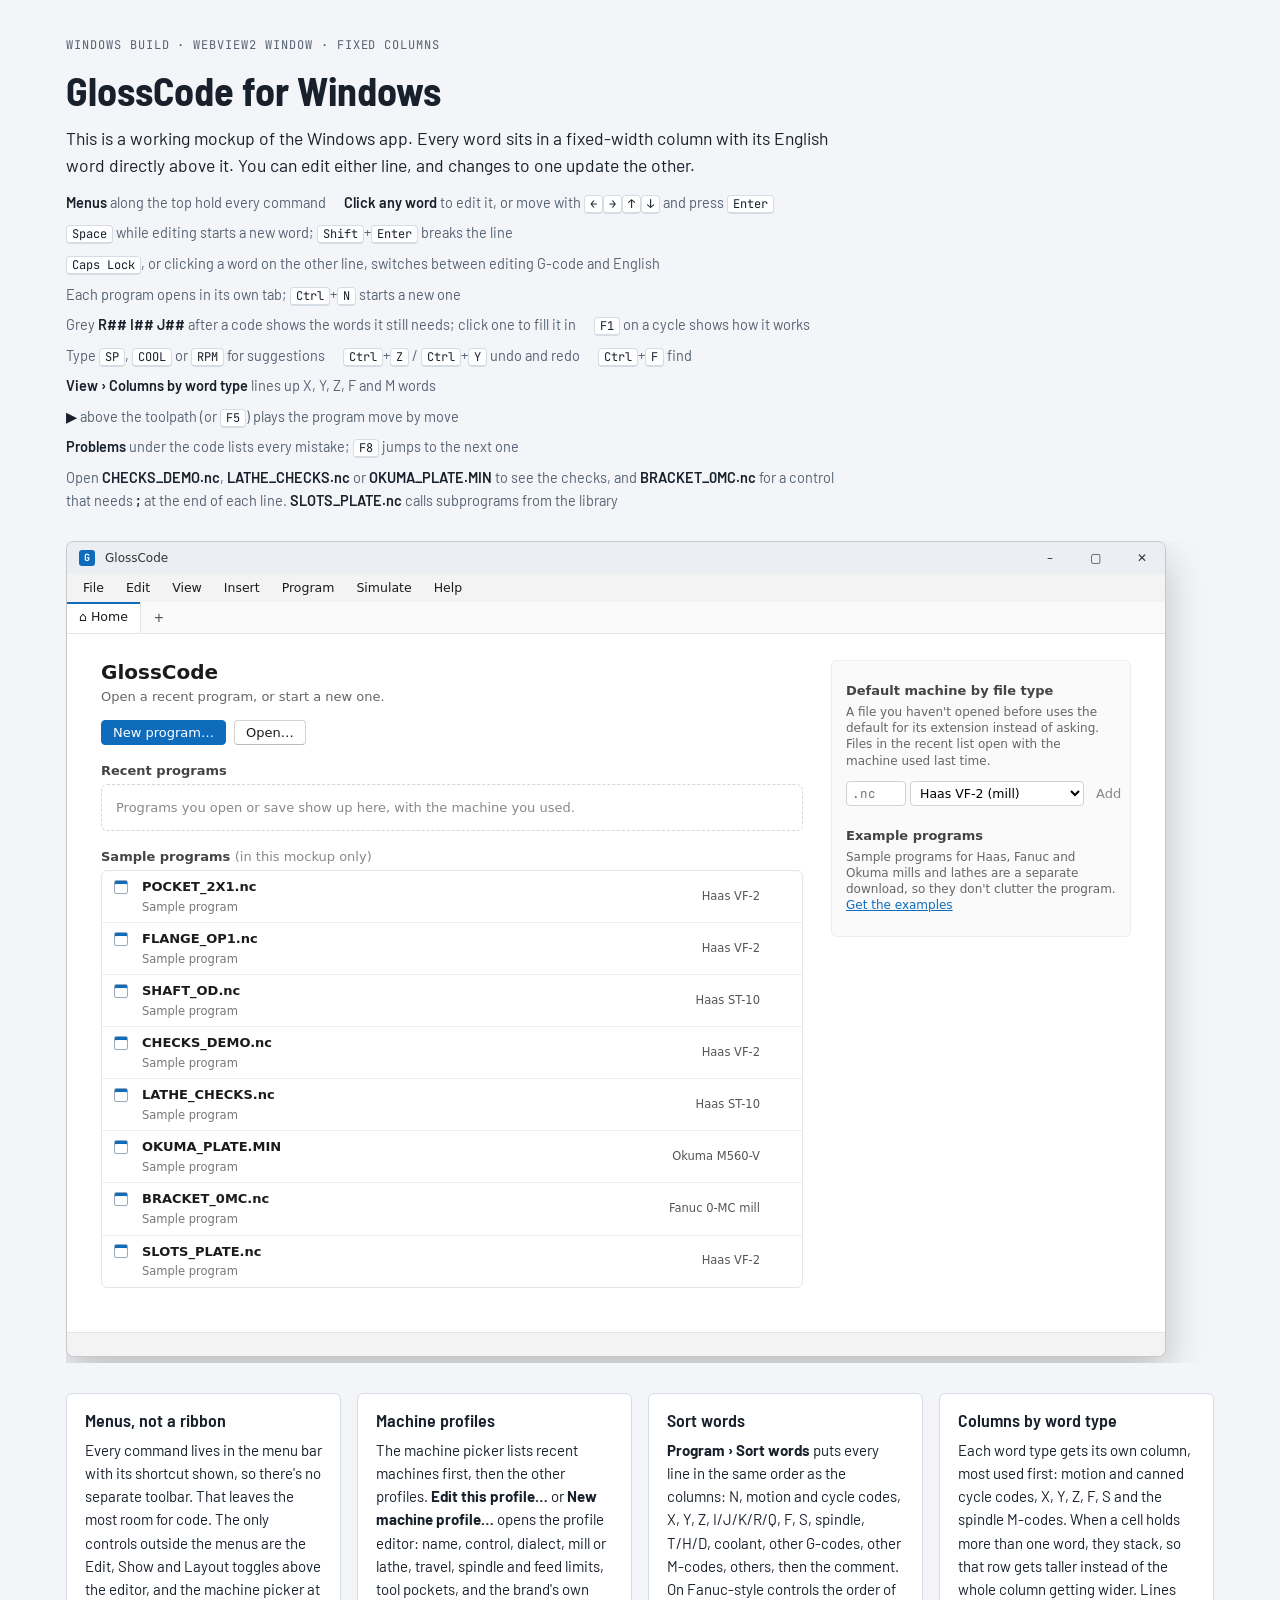
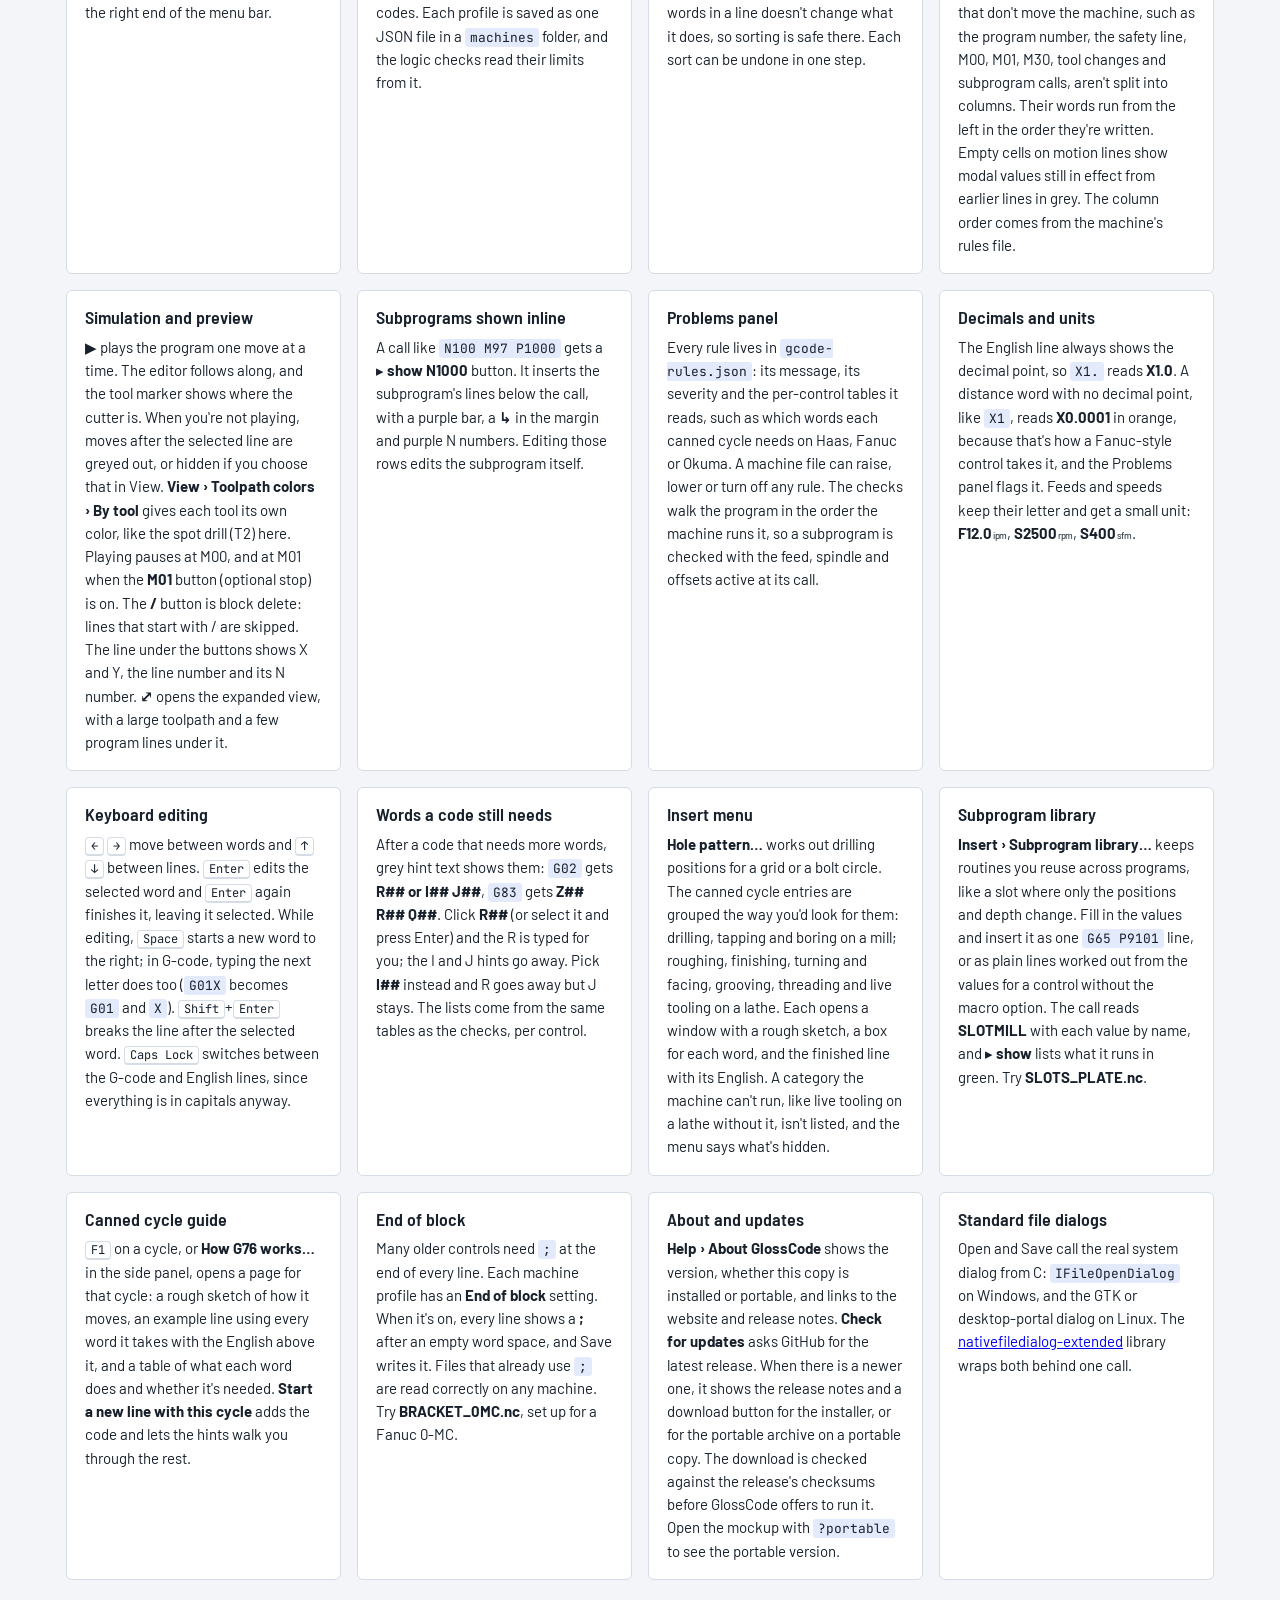
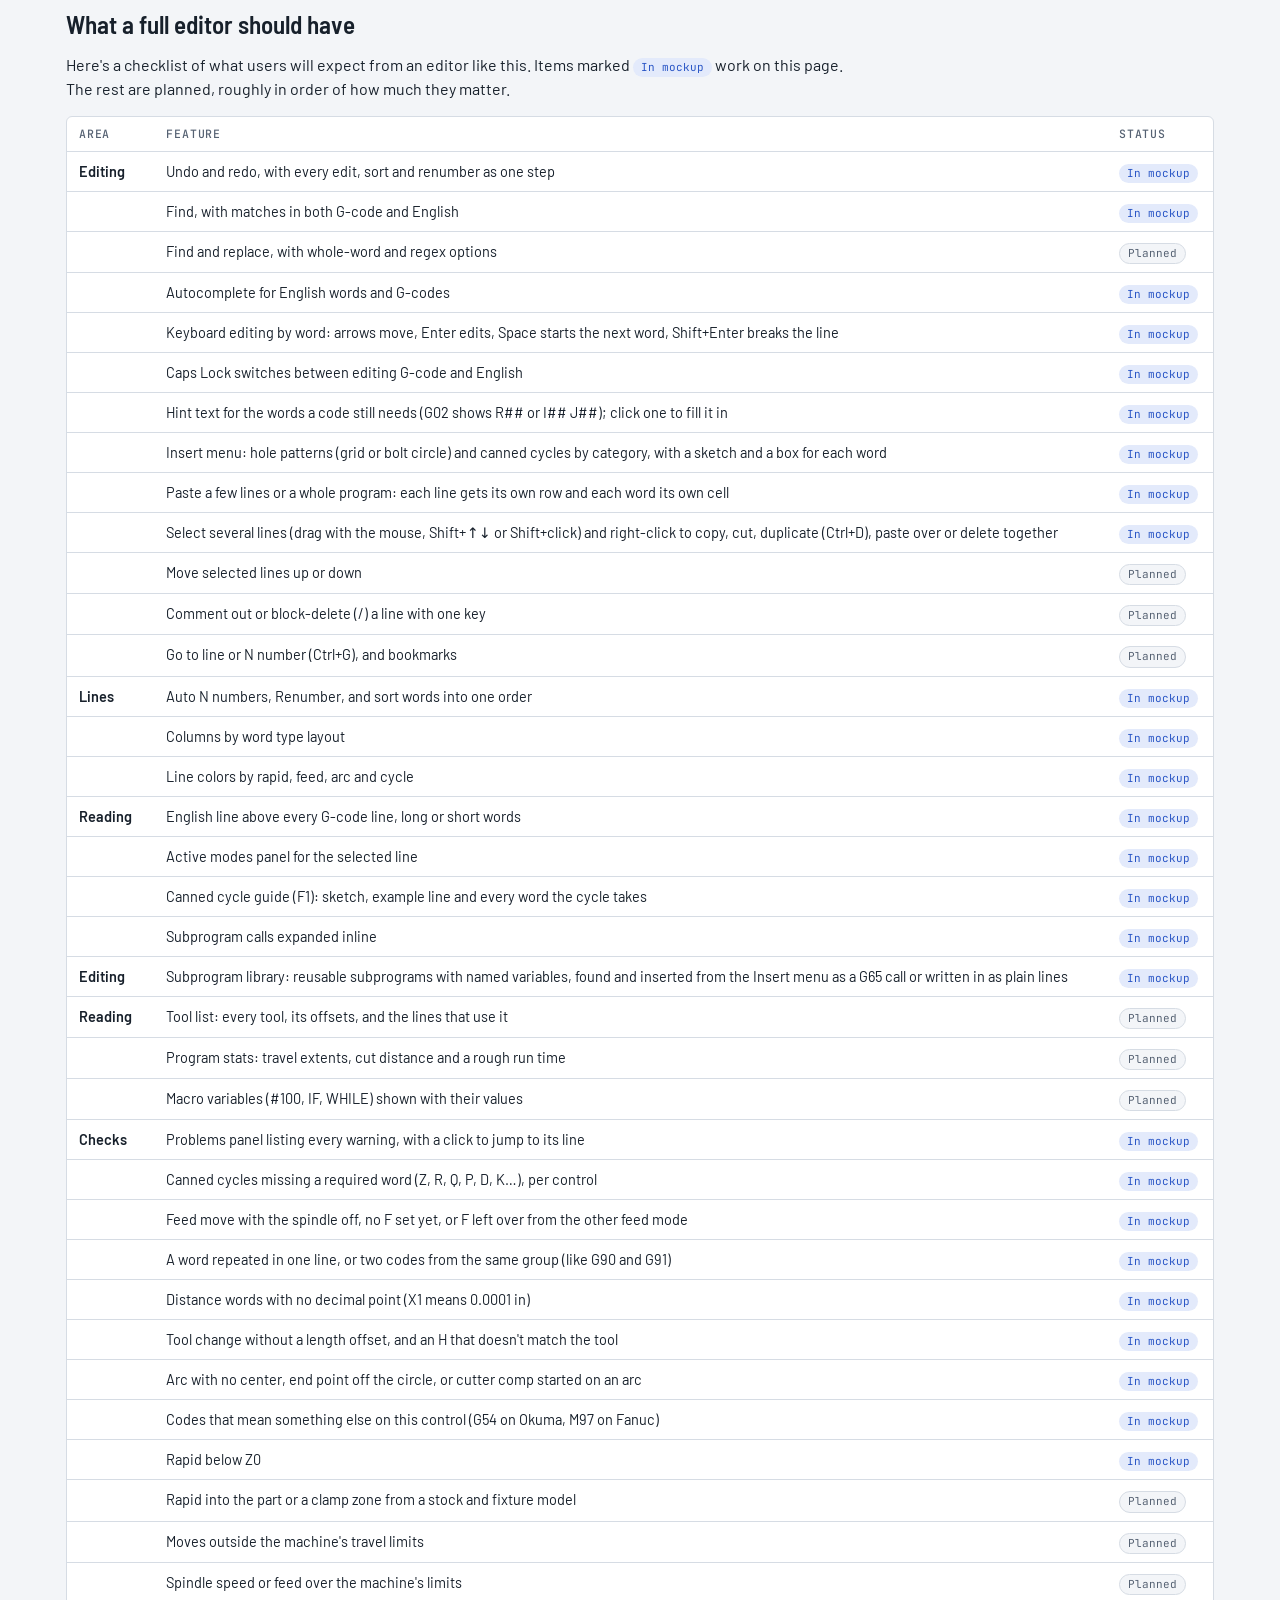
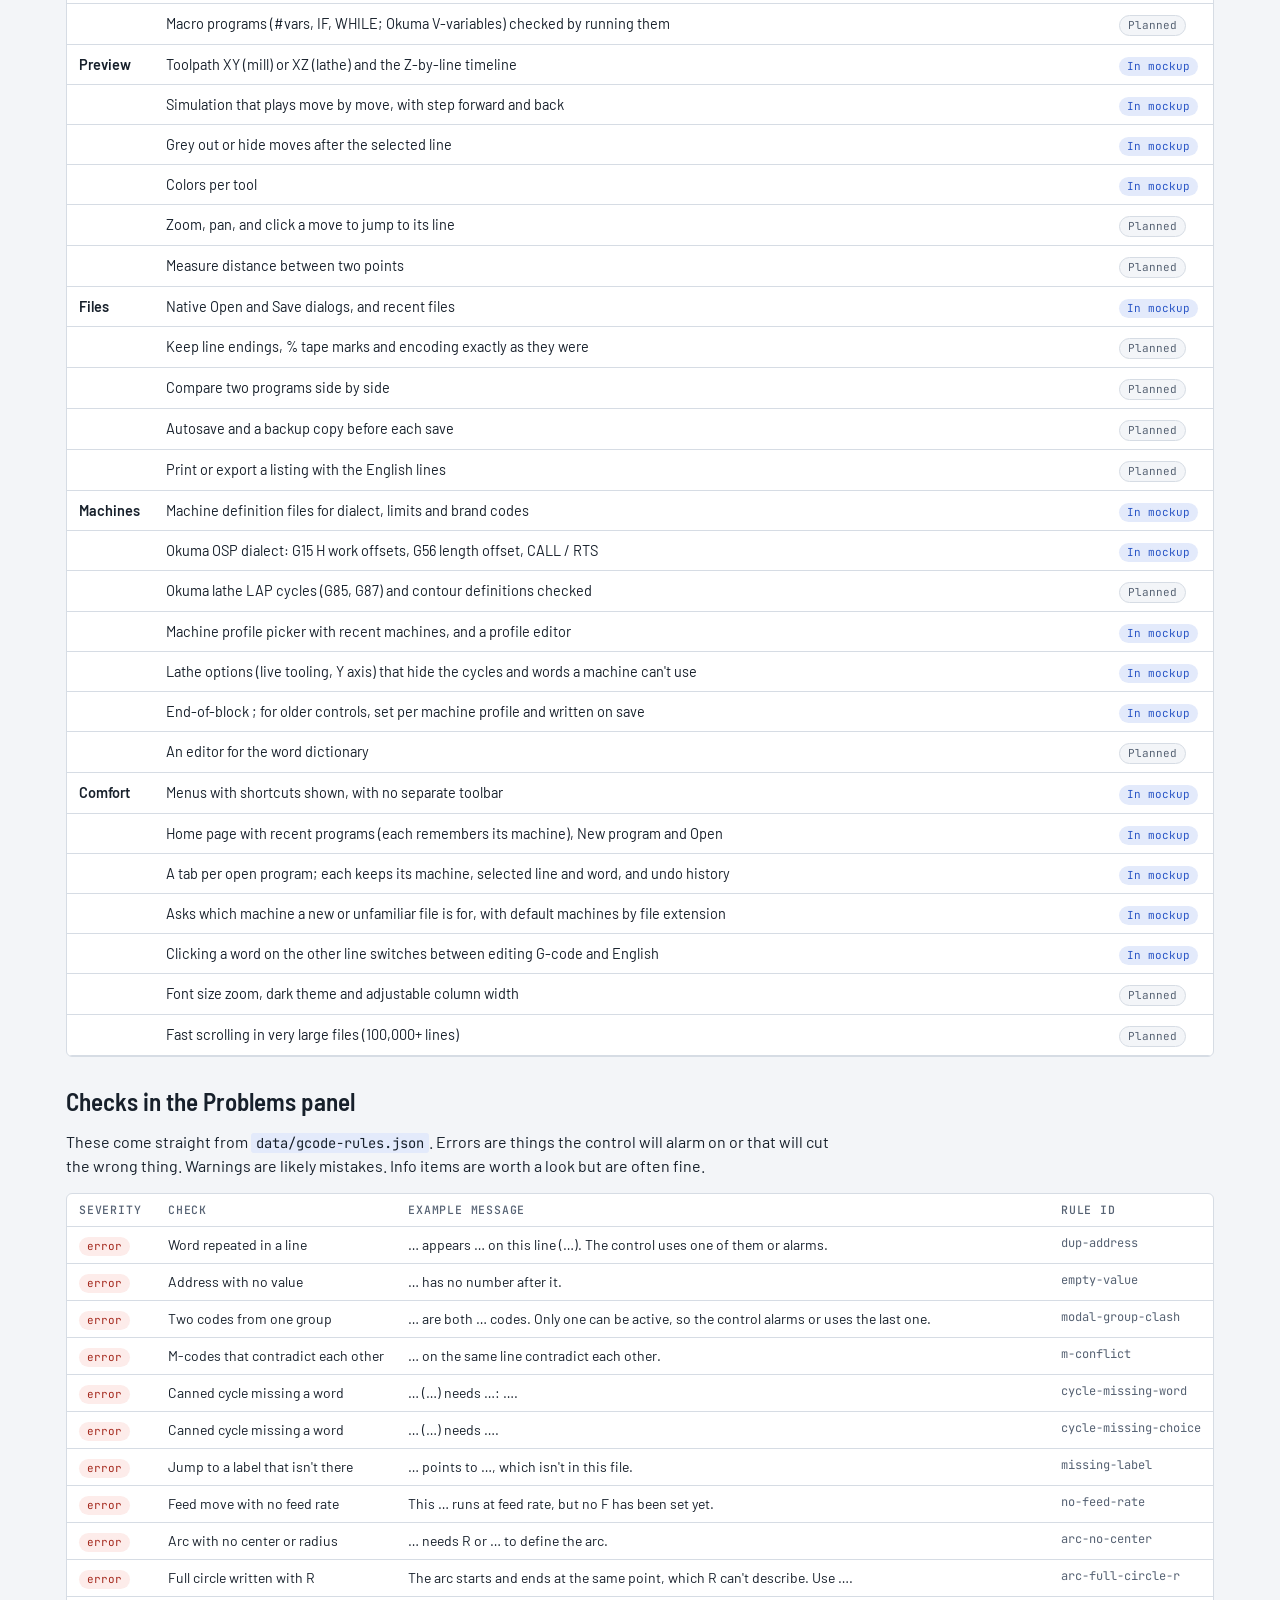
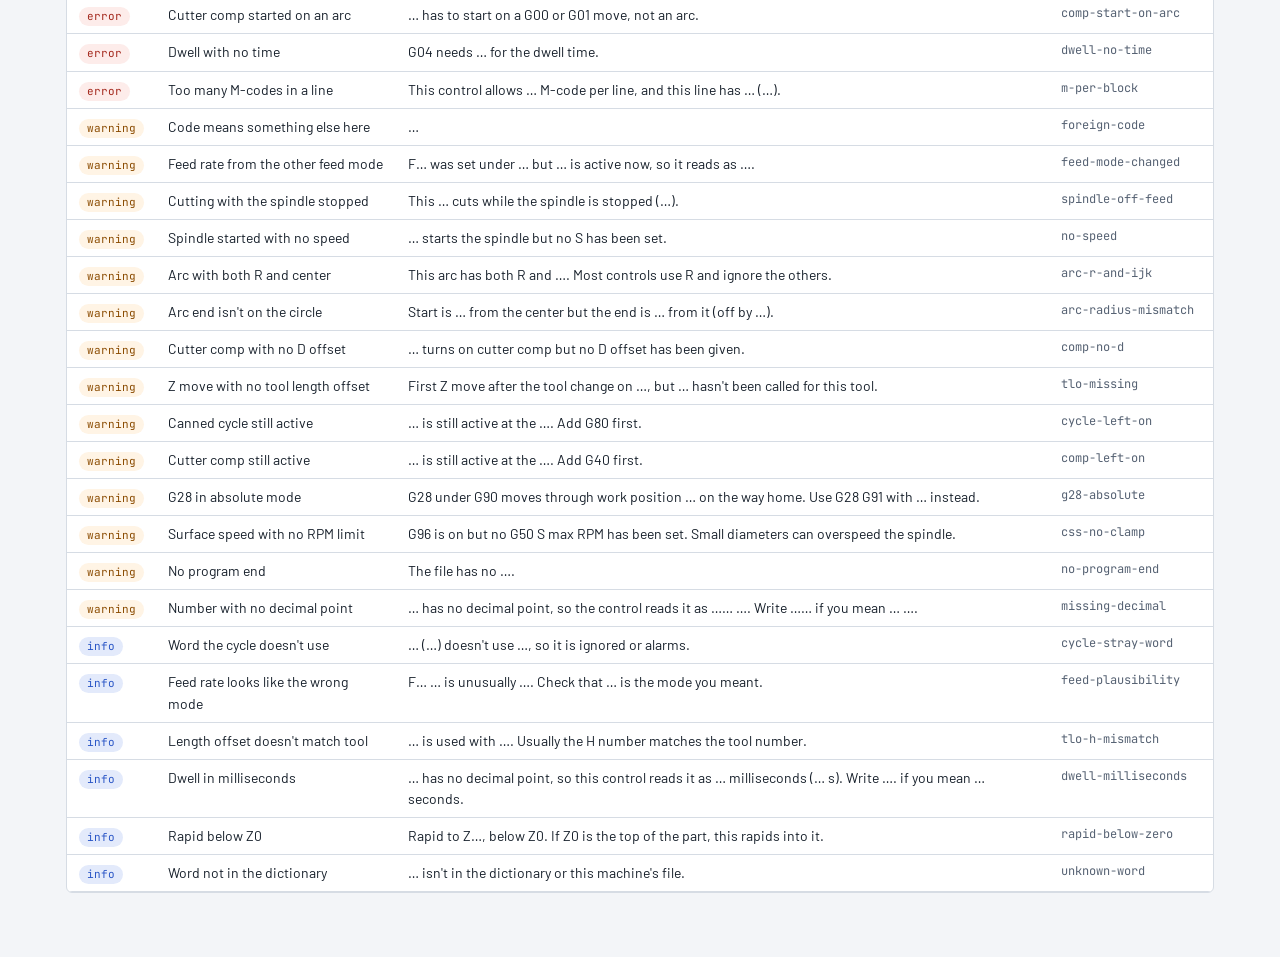
==== docs/mockup/index.html @ d435d2c1 "Merge main into missing-recent-program branch Co-Authored-By: Claude Opus 5.5 <noreply@anthropic.com" ====
<!DOCTYPE html>
<html lang="en">
<head>
<meta charset="utf-8">
<meta name="viewport" content="width=device-width, initial-scale=1, viewport-fit=cover">
<title>GlossCode for Windows</title>
<meta name="claude:viewport-fit-sides" content="cover">
<link rel="preconnect" href="https://fonts.googleapis.com">
<link rel="stylesheet" href="https://fonts.googleapis.com/css2?family=Barlow+Semi+Condensed:wght@600;700&family=Barlow:wght@400;500;600&family=JetBrains+Mono:wght@400;500;600;700&display=swap">
<style>
/* Layout: short header, one large working app window (the point of the page), then four notes in a grid. Page uses the shop-drawing palette; the app frame uses fixed Windows 11 light colors. */
:root{
  padding-top:env(safe-area-inset-top,0px);padding-bottom:env(safe-area-inset-bottom,0px);
  --bg:#f3f5f8; --surface:#ffffff; --fg:#17202b; --muted:#566273; --line:#d6dce4;
  --accent:#2a56c6; --accent-soft:#e3eafb;
  --display:"Barlow Semi Condensed","Arial Narrow",system-ui,sans-serif;
  --body:"Barlow",system-ui,-apple-system,"Segoe UI",sans-serif;
  --mono:"JetBrains Mono",ui-monospace,Menlo,Consolas,monospace;
  /* app (Windows 11 light), fixed in both page themes */
  --w-ui:"Segoe UI Variable Text","Segoe UI",system-ui,sans-serif;
  --w-mono:"Cascadia Mono","JetBrains Mono",Consolas,monospace;
}
@media (prefers-color-scheme: dark){:root:not([data-theme="light"]){
  --bg:#11161d; --surface:#18202a; --fg:#e4e9f0; --muted:#97a3b3; --line:#2a3542; --accent:#7d9dff; --accent-soft:#1d2a4a; color-scheme:dark}}
:root[data-theme="dark"]{--bg:#11161d; --surface:#18202a; --fg:#e4e9f0; --muted:#97a3b3; --line:#2a3542; --accent:#7d9dff; --accent-soft:#1d2a4a; color-scheme:dark}
*{box-sizing:border-box}
[hidden]{display:none!important}
body{margin:0;background:var(--bg);color:var(--fg);font-family:var(--body);font-size:16px;line-height:1.55}
.wrap{max-width:1180px;margin:0 auto;padding-block:36px 64px;padding-left:max(16px,env(safe-area-inset-left,0px));padding-right:max(16px,env(safe-area-inset-right,0px));display:flex;flex-direction:column;gap:30px}
h1,h2,h3{font-family:var(--display);text-wrap:balance;margin:0;line-height:1.15}
h1{font-size:clamp(28px,4.2vw,40px);font-weight:700}
h3{font-size:18px;font-weight:600}
p{margin:0}
.eyebrow{font-family:var(--mono);font-size:12px;letter-spacing:.08em;text-transform:uppercase;color:var(--muted)}
header{display:flex;flex-direction:column;gap:12px;max-width:780px}
.lede{font-size:17.5px}
.try{display:flex;flex-wrap:wrap;gap:8px 18px;font-size:14.5px;color:var(--muted)}
.try b{color:var(--fg);font-weight:600}
kbd{font-family:var(--mono);font-size:12px;border:1px solid var(--line);border-bottom-width:2px;border-radius:4px;padding:0 5px;background:var(--surface);color:var(--fg)}
code{font-family:var(--mono);font-size:.86em;background:var(--accent-soft);padding:1px 5px;border-radius:3px}
.scroller{overflow-x:auto;padding-bottom:6px}
.notes{display:grid;grid-template-columns:repeat(auto-fit,minmax(min(100%,250px),1fr));gap:16px}
.note{background:var(--surface);border:1px solid var(--line);border-radius:6px;padding:16px 18px;display:flex;flex-direction:column;gap:8px;min-width:0}
.note p{font-size:15px}
:focus-visible{outline:2px solid var(--accent);outline-offset:2px}

/* ---------- App window ---------- */
.app{position:relative;width:1100px;height:750px;background:#f3f3f3;color:#1b1b1b;font:13px/1.35 var(--w-ui);border:1px solid #c7c7c7;border-radius:8px;overflow:hidden;display:flex;flex-direction:column;box-shadow:0 18px 40px rgba(0,0,0,.22)}
.tbar{height:32px;display:flex;align-items:center;gap:10px;padding-left:12px;background:#ebeef3;flex:none}
.tbar .logo{width:16px;height:16px;border-radius:3px;background:#0f6cbd;color:#fff;font:700 10px/16px var(--w-mono);text-align:center}
.tbar .ttl{flex:1;font-size:12px;color:#333}
.tbar .cap{display:flex;height:100%}
.tbar .cap span{width:46px;display:grid;place-items:center;color:#333;font-size:12px}
.tbar .cap span:last-child:hover{background:#c42b1c;color:#fff}
.cmd{height:44px;display:flex;align-items:center;gap:6px;padding:0 10px;background:#fbfbfb;border-bottom:1px solid #e5e5e5;flex:none}
.btn{font:13px var(--w-ui);border:1px solid #d1d1d1;border-bottom-color:#b9b9b9;background:#fff;color:#1b1b1b;border-radius:4px;padding:4px 11px;cursor:pointer}
.btn:hover{background:#f6f6f6}
.btn.pri{background:#0f6cbd;border-color:#0f6cbd;color:#fff}
.btn.pri:hover{background:#115ea3}
.vsep{width:1px;height:22px;background:#e0e0e0;margin:0 6px}
.lab{font-size:12px;color:#616161}
select.wsel{font:13px var(--w-ui);border:1px solid #d1d1d1;border-radius:4px;padding:3px 6px;background:#fff;color:#1b1b1b}
.toggle{display:inline-flex;border:1px solid #d1d1d1;border-radius:4px;overflow:hidden;background:#fff}
.toggle button{font:13px var(--w-ui);border:0;background:transparent;padding:4px 11px;cursor:pointer;color:#1b1b1b}
.toggle button+button{border-left:1px solid #e0e0e0}
.toggle button[aria-pressed="true"]{background:#0f6cbd;color:#fff}
.toggle button:disabled{opacity:.45;cursor:default}
.main{flex:1;display:grid;grid-template-columns:1fr 300px;min-height:0}
.edwrap{position:relative;background:#fff;border-right:1px solid #e5e5e5;min-width:0;min-height:0;display:flex;flex-direction:column}
.tabs{display:flex;align-items:center;gap:8px;height:32px;border-bottom:1px solid #e5e5e5;background:#fafafa;flex:none;padding-right:8px}
.tabs .tab{align-self:stretch;display:flex;align-items:center}
.legend{margin-left:auto;display:flex;align-items:center;gap:4px 6px;font-size:11.5px;color:#555}
.legend .sw{width:10px;height:10px;border-radius:2px;margin-left:6px}
.sw.rapid{background:#e8a33d}.sw.feed{background:#0f6cbd}.sw.arc{background:#0e9384}.sw.cyc{background:#c03d9a}
.toggle.sm button{padding:2px 9px;font-size:12px}
.show-en .r.gc,.show-gc .r.en{display:none}
.r.en .cmx{display:none}
.show-en .r.en .cmx{display:inline;color:#8a8a8a;font-style:italic;font-weight:400}
.show-en .ln,.show-gc .ln{padding:1px 0}
.r .gut{border-left:4px solid transparent}
.ln.k-rapid .gut{border-left-color:#e8a33d}
.ln.k-feed .gut{border-left-color:#0f6cbd}
.ln.k-arc .gut{border-left-color:#0e9384}
.ln.k-cyc .gut{border-left-color:#c03d9a}
.ln.k-rapid:not(.ins){background:#fffaf0}
.ln.k-rapid .r.gc .cell:not(.n):not(.cm){color:#9a5b00}
.ln.cur:not(.ins){outline:1px solid #9cc3ec;outline-offset:-1px}
.ln.lsel:not(.ins){background:#dbe9f8}.ln.lsel:not(.ins) .gut{background:#0f6cbd;color:#fff}
.tl{position:relative;overflow:hidden;background:#fff;border:1px solid #e5e5e5;border-radius:4px;height:106px;cursor:pointer}
.tl svg{position:absolute;left:0;top:0;transition:transform .25s ease}
.tlmid{position:absolute;left:50%;top:0;bottom:0;width:0;border-left:1px dashed #d13438;pointer-events:none}
@media (prefers-reduced-motion:reduce){.tl svg{transition:none}}
.modes{flex:1;min-height:0;overflow:auto}
.mt{display:grid;grid-template-columns:auto auto 1fr;gap:1px 10px;font-size:11.5px;line-height:1.3;align-items:baseline}
.mt .lb{color:#666}
.mt .cd{font:12px var(--w-mono);color:#333}
.mt .ew{font:700 12px var(--w-mono);color:#0f6cbd;white-space:nowrap;overflow:hidden;text-overflow:ellipsis}
.mt .chg .lb,.mt .chg.cd,.mt .chg.ew{}
.mt .new{color:#d13438;font-weight:700}
.tab{padding:6px 14px;font-size:12.5px;color:#1b1b1b;background:#fff;border-right:1px solid #e5e5e5;box-shadow:inset 0 2px #0f6cbd}
.colhead{display:flex;font:10.5px var(--w-mono);color:#9a9a9a;padding:4px 0 2px;border-bottom:1px solid #f0f0f0;flex:none;white-space:pre}
.ed{flex:1;min-height:0;overflow:auto;position:relative;padding:4px 0 40px;font:13px var(--w-mono)}
.ln{display:flex;flex-direction:column;padding:1px 0 4px}
.r{display:flex;height:19px;align-items:center;white-space:pre}
.gut{width:5ch;flex:none;text-align:right;padding-right:1.4ch;color:#a0a0a0;font-size:12px}
.cell{flex:none;height:19px;line-height:19px;overflow:hidden;text-overflow:ellipsis;cursor:text;border-left:1px dotted #eaeaea;padding-left:.5ch}
.cell.cm{width:auto!important;color:#8a8a8a;font-style:italic;border-left-color:transparent}
.cell.unk{color:#b35c00}
.cell.add{color:#c8c8c8;border-left-color:transparent;cursor:pointer}
.r .cell.n{color:#5d6b7c;font-weight:400}
.ln.ins{background:#f7f3fe;box-shadow:inset 3px 0 #8a3ffc}
.ln.ins .gut{color:#8a3ffc;font-weight:700}
.ln.ins .r.gc,.ln.ins .r.en{background:transparent}
.ln.ins .cell.n{color:#8a3ffc;font-weight:700}
.ln.ins .r.en{color:#7a5bc0}
.ln.ins + .ln:not(.ins){border-top:1px dashed #cdb8f5}
.xp{font:11px var(--w-ui);margin-left:1ch;border:1px solid #cdb8f5;background:#f7f3fe;color:#6a2fd6;border-radius:10px;padding:0 8px;height:17px;line-height:15px;cursor:pointer;white-space:nowrap}
.xp:hover{background:#ece2fd}
.xp.bad{border-color:#f7c27a;background:#fff4e5;color:#8a4b00;cursor:default}
.chk{display:inline-flex;align-items:center;gap:5px;color:#1b1b1b;font-size:13px;cursor:pointer}
.chk input{accent-color:#0f6cbd;margin:0}
.ln:hover .cell.add{color:#0f6cbd}
.r.en{color:#0f6cbd}
.r.gc{color:#1b1b1b}
.mode-en .r.en{font-weight:700;background:#f2f7fd}
.mode-en .r.gc{color:#6b6b6b}
.mode-gc .r.gc{font-weight:600;background:#f7f7f7}
.mode-gc .r.en{color:#6f95c8;font-weight:400}
.ln.cur .gut{color:#0f6cbd;font-weight:700}
.cell.hot{background:#fff3c4}
.cell input{font:inherit;font-weight:700;width:100%;height:19px;border:0;outline:2px solid #0f6cbd;outline-offset:-1px;padding:0 .3ch;background:#fff;color:#1b1b1b;text-transform:uppercase}
.ac{position:absolute;z-index:5;background:#fff;border:1px solid #d1d1d1;border-radius:6px;box-shadow:0 8px 20px rgba(0,0,0,.16);min-width:330px;max-height:236px;overflow:auto;padding:4px;font:12.5px var(--w-ui)}
.ac .it{display:grid;grid-template-columns:9ch 7ch 1fr;gap:10px;padding:4px 8px;border-radius:4px;cursor:pointer;align-items:baseline}
.ac .it.sel{background:#e8f1fb}
.ac .w{font:700 12.5px var(--w-mono);color:#0f6cbd}
.ac .g{font:12px var(--w-mono);color:#444}
.ac .d{color:#616161;white-space:nowrap;overflow:hidden;text-overflow:ellipsis}
.ac .hint{padding:4px 8px;color:#8a8a8a;font-size:11.5px}
.side{display:flex;flex-direction:column;background:#fafafa;min-height:0}
.panel{display:flex;flex-direction:column;border-bottom:1px solid #e5e5e5;padding:8px 10px;gap:6px}
.panel .h{font-size:11.5px;font-weight:600;color:#444;display:flex;justify-content:space-between}
.panel .h span{font-weight:400;color:#888}
.panel > svg{background:#fff;border:1px solid #e5e5e5;border-radius:4px;display:block;width:100%}
.info{font-size:12px;color:#333;display:flex;flex-direction:column;gap:5px}
.info .k{font:700 12px var(--w-mono);color:#0f6cbd}
.info .warn{background:#fff4e5;border-left:3px solid #f7a128;padding:4px 7px;border-radius:3px;color:#6a3b00}
.status{height:24px;display:flex;align-items:center;gap:16px;padding:0 10px;background:#f3f3f3;border-top:1px solid #e5e5e5;font-size:11.5px;color:#555;flex:none;white-space:nowrap;overflow:hidden}
.status .w{color:#b35c00}
.status .msg{margin-left:auto;color:#0f6cbd;overflow:hidden;text-overflow:ellipsis}
.status .msg.bad{color:#b35c00}

/* ---------- Windows Open dialog ---------- */
.dim{position:absolute;inset:0;background:rgba(0,0,0,.28);display:grid;place-items:center;z-index:10}
.dlg{width:720px;height:470px;background:#f9f9f9;border:1px solid #bdbdbd;border-radius:8px;box-shadow:0 24px 60px rgba(0,0,0,.35);display:flex;flex-direction:column;overflow:hidden;font:12.5px var(--w-ui)}
.dlg .tbar{background:#f3f3f3}
.dlg .nav{display:flex;gap:8px;align-items:center;padding:8px 10px;border-bottom:1px solid #e5e5e5;background:#fff}
.dlg .crumb{flex:1;border:1px solid #d6d6d6;border-radius:4px;padding:4px 8px;color:#333;white-space:nowrap}
.dlg .crumb b{font-weight:400;color:#888;margin:0 6px}
.dlg .search{width:190px;border:1px solid #d6d6d6;border-radius:4px;padding:4px 8px;color:#999}
.dlg .arrows{color:#999;letter-spacing:8px}
.dlg .body{flex:1;display:grid;grid-template-columns:170px 1fr;min-height:0}
.dlg .places{background:#f3f3f3;padding:8px 6px;display:flex;flex-direction:column;gap:1px;border-right:1px solid #e5e5e5}
.dlg .places span{padding:4px 10px;border-radius:4px;color:#1b1b1b}
.dlg .places span.on{background:#e3e3e3;font-weight:600}
.dlg .places .grp{color:#777;font-size:11px;padding:8px 10px 2px}
.dlg table{border-collapse:collapse;width:100%;font-size:12.5px;background:#fff}
.dlg th{font-weight:400;color:#555;text-align:left;padding:5px 10px;border-bottom:1px solid #eee}
.dlg td{padding:4px 10px;white-space:nowrap}
.dlg tr.f{cursor:default}
.dlg tr.f:hover td{background:#f2f7fd}
.dlg tr.f.sel td{background:#cce4f7}
.dlg .ic{display:inline-block;width:14px;height:14px;margin-right:8px;vertical-align:-2px;border-radius:2px}
.dlg .ic.dir{background:#f4c542}
.dlg .ic.nc{background:#fff;border:1px solid #9aa9bd;box-shadow:inset 0 3px #0f6cbd}
.dlg .foot{display:grid;grid-template-columns:auto 1fr 250px;gap:8px 10px;align-items:center;padding:10px 12px;border-top:1px solid #e5e5e5;background:#f3f3f3}
.dlg .foot .fname{border:1px solid #d1d1d1;border-bottom:2px solid #0f6cbd;border-radius:4px;padding:4px 8px;background:#fff;min-height:26px}
.dlg .foot .ftype{border:1px solid #d1d1d1;border-radius:4px;padding:4px 8px;background:#fff;color:#333;white-space:nowrap;overflow:hidden;text-overflow:ellipsis}
.dlg .foot .btns{grid-column:3;display:flex;gap:8px;justify-content:flex-end}
.dlg .foot .btn{min-width:90px}

/* ---------- Round 4: menus, find, sim, columns ---------- */
.app{height:800px}
.menubar{height:28px;display:flex;align-items:center;gap:2px;padding:0 6px;background:#f3f3f3;flex:none;position:relative;z-index:8}
.menubar .mi{padding:3px 10px;border-radius:4px;cursor:default;font-size:12.5px;user-select:none}
.menubar .mi.open,.menubar .mi:hover{background:#e3e3e3}
.menu{position:absolute;top:27px;min-width:270px;background:#fbfbfb;border:1px solid #d1d1d1;border-radius:8px;box-shadow:0 8px 24px rgba(0,0,0,.18);padding:4px;z-index:9}
.menu .it{display:grid;grid-template-columns:18px 1fr auto;gap:6px;padding:5px 12px 5px 6px;border-radius:4px;font-size:12.5px;align-items:center;cursor:default}
.menu .it:hover{background:#e8f1fb}
.menu .it.dis{color:#aaa}
.menu .it.dis:hover{background:transparent}
.menu .it .ck{color:#0f6cbd;text-align:center;font-size:11px}
.menu .it .sc{color:#888;font-size:11.5px;padding-left:18px}
.menu.ctx{position:fixed;top:auto;z-index:50}
.menu .sep{height:1px;background:#e5e5e5;margin:4px 6px}
.menu .grp{font-size:11px;color:#888;padding:5px 10px 1px 30px}
.iconbtn{font:16px/1 var(--w-ui);min-width:30px;height:28px;border:1px solid transparent;background:transparent;border-radius:4px;cursor:pointer;color:#1b1b1b;padding:0 6px}
.iconbtn:hover{background:#f0f0f0;border-color:#e0e0e0}
.iconbtn:disabled{color:#c0c0c0;background:transparent;border-color:transparent;cursor:default}
.iconbtn small{font-size:12.5px;margin-left:4px}
.find{display:flex;align-items:center;gap:6px;padding:5px 8px;border-bottom:1px solid #e5e5e5;background:#fbfbfb;flex:none;font-size:12px}
.find input{font:12.5px var(--w-mono);border:1px solid #d1d1d1;border-bottom:2px solid #0f6cbd;border-radius:4px;padding:3px 7px;width:220px;text-transform:uppercase;color:#1b1b1b;background:#fff}
.find .cnt{color:#666;min-width:110px}
.find .hint{color:#888;margin-left:auto}
.cell.fhit{background:#ffe599}
.ln.fcur .cell.fhit{background:#ffbf47}
.simbar{display:flex;gap:3px;align-items:center;font-size:11px;color:#555}
.simbar button{font:11px var(--w-ui);border:1px solid #d1d1d1;background:#fff;border-radius:4px;min-width:26px;height:21px;padding:0 5px;cursor:pointer;color:#1b1b1b}
.simbar button:hover{background:#f3f3f3}
.simbar button.on{background:#0f6cbd;color:#fff;border-color:#0f6cbd}
.simbar select{font:11px var(--w-ui);height:21px;border:1px solid #d1d1d1;border-radius:4px;background:#fff;color:#1b1b1b}
.simbar button.tgl{min-width:30px;font-family:var(--w-mono)}
.simbar button.tgl[aria-pressed="true"]{background:#e8f1fb;border-color:#0f6cbd;color:#0f6cbd;font-weight:700}
.simbar .big{margin-left:auto}
.simpos{display:flex;gap:12px;font:11.5px var(--w-mono);color:#1b1b1b;font-variant-numeric:tabular-nums;white-space:nowrap;overflow:hidden;min-height:15px}
.simpos b{color:#8a8a8a;font-weight:400;margin-right:3px}
.simpos .stop{margin-left:auto;font:600 11px var(--w-ui);color:#9a5b00;background:#fff4e0;border:1px solid #f0d29a;border-radius:3px;padding:0 5px}
.ln.bdskip .r{opacity:.4}
.ln.bdskip .r.gc .gut{text-decoration:line-through}
/* Expanded simulation view: the toolpath fills the top left, a few lines of the program sit under it, and the
   Z-by-line and active modes panels take the right side. */
.simbig{display:none}
.main.simx{grid-template-columns:minmax(0,3fr) minmax(260px,1fr);grid-template-rows:minmax(0,3fr) minmax(0,1fr)}
.main.simx .simbig{display:flex;flex-direction:column;grid-column:1;grid-row:1;min-height:0;min-width:0;background:#fafafa;border-right:1px solid #e5e5e5;border-bottom:1px solid #e5e5e5}
.main.simx .simbig .panel{flex:1;min-height:0;border-bottom:0}
.main.simx .simbig .panel > svg{flex:1 1 0;min-height:0;height:auto}
.main.simx .edwrap{grid-column:1;grid-row:2}
.main.simx .side{grid-column:2;grid-row:1 / 3;border-left:0}
.main.simx .probs{display:none}
.tleg{display:flex;gap:4px 10px;font-size:11px;color:#555;flex-wrap:wrap}
.tleg i{display:inline-block;width:12px;height:3px;vertical-align:middle;margin-right:4px;border-radius:2px}
.colhead{overflow:hidden}
/* Header cells use the editor's 13px monospace so their ch widths match the cells below; only the label inside is small. */
.colhead .ch{flex:none;padding-left:.5ch;overflow:hidden;text-overflow:ellipsis;font-size:13px;border-left:1px solid transparent}
.colhead .ch>span{font-size:10.5px}
.layout-cols .colhead .ch>span{color:#5d6b7c;font-family:var(--w-ui);font-size:11px;font-weight:600}
.layout-cols .cell{border-left:1px solid #eef0f3}
.layout-cols .cell.carry{color:#a3a9b1;background:#f4f5f7;box-shadow:inset 0 0 0 1px #e6e8eb;border-radius:3px}
.layout-cols .cell.carry .u{color:#b8bdc4}
.r.tall{height:auto;align-items:stretch}
.r.tall .cell{height:auto;min-height:19px}
.cell .sk{display:block}
.layout-cols .cell.carry.sel{color:#6b7380}
.ln.simcur{box-shadow:inset 0 0 0 2px #d13438}
.feat{width:100%;border-collapse:collapse;font-size:14.5px;min-width:640px}
.feat th,.feat td{text-align:left;padding:8px 12px;border-bottom:1px solid var(--line);vertical-align:top}
.feat thead th{font-family:var(--mono);font-size:11.5px;letter-spacing:.07em;text-transform:uppercase;color:var(--muted);font-weight:500}
.feat td.area{font-weight:600;white-space:nowrap}
.feat .why{color:var(--muted);font-size:13.5px}
.chip{display:inline-block;font-family:var(--mono);font-size:11px;padding:1px 8px;border-radius:99px;white-space:nowrap}
.chip.in{background:var(--accent-soft);color:var(--accent)}
.chip.pl{background:var(--bg);color:var(--muted);border:1px solid var(--line)}
.tablebox{overflow-x:auto;border:1px solid var(--line);border-radius:6px;background:var(--surface)}
h2{font-size:25px;font-weight:600}
section{display:flex;flex-direction:column;gap:14px}
/* ---------- Checks: problems panel, gutter marks, units ---------- */
.app{height:860px}
small.u{font-size:.62em;font-weight:500;margin-left:1px;opacity:.85;letter-spacing:-.04em}
.r.en .cell.imp{color:#b35c00;text-decoration:underline wavy #f7a128;text-underline-offset:3px}
.r.en .gut{text-align:center;padding-right:0}
.pm{display:inline-block;width:15px;height:15px;line-height:15px;border-radius:50%;font:700 10px/15px var(--w-ui);color:#fff;text-align:center;cursor:help}
.pm.error{background:#c42b1c}.pm.warning{background:#e08b00}.pm.info{background:#4f7fc3;font-style:italic;font-family:Georgia,serif}
.ln.p-error .r.gc .gut{color:#c42b1c;font-weight:700}
.ln.p-warning .r.gc .gut{color:#b35c00;font-weight:700}
.probs{flex:none;border-top:1px solid #d6d6d6;background:#fbfbfb;display:flex;flex-direction:column;height:150px}
.probs.closed{height:29px}
.probs.empty{height:58px}
.probs .ph{display:flex;align-items:center;gap:8px;height:28px;padding:0 6px 0 10px;border-bottom:1px solid #e5e5e5;font-size:12px;font-weight:600;color:#333;flex:none}
.probs .ph .tg{font:12px var(--w-ui);border:0;background:none;cursor:pointer;color:#555;padding:0 4px}
.pf{font:11.5px var(--w-ui);border:1px solid #d1d1d1;background:#fff;border-radius:10px;padding:0 8px;height:19px;cursor:pointer;color:#333}
.pf[aria-pressed="false"]{opacity:.45;text-decoration:line-through}
.pf.error{color:#c42b1c}.pf.warning{color:#a35a00}.pf.info{color:#2f5fa3}
.probs .phint{margin-left:auto;font-weight:400;color:#888;font-size:11px}
.probs .pl{flex:1;overflow:auto;font-size:12px}
.pr{display:grid;grid-template-columns:18px 52px 1fr auto;gap:8px;padding:3px 10px;cursor:pointer;align-items:baseline;border-bottom:1px solid #f1f1f1}
.pr:hover{background:#eef4fb}
.pr.on{background:#e3eefa}
.pr .pi{font-weight:700;text-align:center}
.pr.error .pi{color:#c42b1c}.pr.warning .pi{color:#d07b00}.pr.info .pi{color:#4f7fc3;font-style:italic;font-family:Georgia,serif}
.pr .pn{font:12px var(--w-mono);color:#5d6b7c}
.pr .pid{font:10.5px var(--w-mono);color:#9a9a9a}
.pnone{padding:8px 10px;color:#3b7d23}
.pnote{padding:5px 10px;background:#fff4e5;color:#6a3b00;border-bottom:1px solid #f7d9a8;font-size:11.5px}
.info .warn.error{background:#fdecea;border-left-color:#c42b1c;color:#6e1a12}
.info .warn.info{background:#eef4fb;border-left-color:#4f7fc3;color:#1f3d66}
.status #st-warn{cursor:pointer}
.status .se{color:#c42b1c}.status .sw2{color:#b35c00}.status .si{color:#2f5fa3}.status .ok{color:#3b7d23}
.rules{width:100%;border-collapse:collapse;font-size:14px;min-width:720px}
.rules th,.rules td{text-align:left;padding:7px 12px;border-bottom:1px solid var(--line);vertical-align:top}
.rules thead th{font-family:var(--mono);font-size:11.5px;letter-spacing:.07em;text-transform:uppercase;color:var(--muted);font-weight:500}
.rules td.id{font-family:var(--mono);font-size:12px;white-space:nowrap;color:var(--muted)}
.sev{display:inline-block;font-family:var(--mono);font-size:11px;padding:1px 8px;border-radius:99px;white-space:nowrap}
.sev.error{background:#fdecea;color:#a3271b}.sev.warning{background:#fff4e5;color:#8a4b00}.sev.info{background:var(--accent-soft);color:var(--accent)}
@media (prefers-color-scheme: dark){:root:not([data-theme="light"]) .sev.error{background:#3a1d1a;color:#f2a49b}:root:not([data-theme="light"]) .sev.warning{background:#3a2a12;color:#f3c27a}}
/* ---------- Round 5: no toolbar, machine chip, profile dialog ---------- */
.app{height:816px}
/* Program tabs: Home first, then one tab per open program. */
.tabs{position:relative;gap:0;padding-right:0;overflow-x:auto;overflow-y:hidden;scrollbar-width:thin}
.tabs .tab{flex:0 1 auto;min-width:64px;max-width:220px;gap:6px;padding:0 6px 0 12px;background:transparent;box-shadow:none;color:#444;cursor:default;white-space:nowrap;user-select:none}
.tabs .tab .tn{overflow:hidden;text-overflow:ellipsis}
.tabs .tab:hover{background:#f0f0f0}
.tabs .tab.on{background:#fff;color:#1b1b1b;box-shadow:inset 0 2px #0f6cbd}
.tabs .tab.hm{flex:none;min-width:0;padding:0 12px;gap:5px}
.tabs .tab .mt2{font-size:10.5px;color:#888}
.tabs .tab .tx{border:0;background:transparent;width:18px;height:18px;border-radius:4px;color:#777;cursor:pointer;font-size:11px;padding:0;display:grid;place-items:center}
.tabs .tab .tx:hover{background:#e0e0e0;color:#1b1b1b}
.tabs .tab.dirty .tx::before{content:"●";font-size:9px}
.tabs .tab.dirty .tx>span{display:none}
.tabs .tab.dirty .tx:hover::before{content:none}
.tabs .tab.dirty .tx:hover>span{display:inline}
.tabs .tnew{flex:none;border:0;background:transparent;width:28px;height:24px;margin:0 4px;border-radius:4px;color:#555;font-size:16px;cursor:pointer}
.tabs .tnew:hover{background:#e8e8e8}
.app.at-home .main,.app.at-home .mchip{display:none}
/* Home page: recent programs, new program, default machines by file type. */
.home{flex:1;min-height:0;overflow:auto;background:#fff;padding:26px 34px;display:grid;grid-template-columns:minmax(0,1fr) 300px;gap:28px;align-content:start}
.home[hidden]{display:none}
.home h2{font:600 20px var(--w-ui);margin:0 0 4px}
.home h3{font:600 13px var(--w-ui);color:#444;margin:18px 0 6px}
.home .hsub{color:#666;margin:0 0 14px}
.home .hacts{display:flex;gap:8px;flex-wrap:wrap}
.home .rlist{display:flex;flex-direction:column;border:1px solid #e5e5e5;border-radius:6px;overflow:hidden}
.home .ri{display:grid;grid-template-columns:18px minmax(0,1fr) auto 24px;gap:4px 10px;align-items:center;padding:7px 8px 7px 12px;border-top:1px solid #f0f0f0;cursor:pointer}
.home .ri:first-child{border-top:0}
.home .ri:hover{background:#f2f7fd}
.home .ri .ic{width:14px;height:14px;border-radius:2px;background:#fff;border:1px solid #9aa9bd;box-shadow:inset 0 3px #0f6cbd}
.home .ri .nm{font-weight:600;overflow:hidden;text-overflow:ellipsis;white-space:nowrap}
.home .ri .pth{grid-column:2;color:#777;font-size:11.5px;overflow:hidden;text-overflow:ellipsis;white-space:nowrap}
.home .ri .mc{grid-row:1 / span 2;grid-column:3;font-size:11.5px;color:#555;text-align:right;white-space:nowrap}
.home .ri .mc small{display:block;color:#999}
.home .ri .rx{grid-row:1 / span 2;grid-column:4;border:0;background:transparent;color:#999;border-radius:4px;width:22px;height:22px;cursor:pointer}
.home .ri .rx:hover{background:#e5e5e5;color:#1b1b1b}
.home .none{color:#888;padding:14px;border:1px dashed #d6d6d6;border-radius:6px}
.home .side2{background:#fafafa;border:1px solid #eee;border-radius:6px;padding:4px 14px 14px;align-self:start}
.home .side2 p{color:#666;font-size:12px;margin:0 0 8px}
.home .dt{width:100%;border-collapse:collapse;font-size:12.5px}
.home .dt td{padding:4px 4px 4px 0;vertical-align:middle}
.home .dt td:first-child{font:12.5px var(--w-mono);width:64px}
.home .dt select,.home .dt input{font:12.5px var(--w-ui);border:1px solid #d1d1d1;border-radius:4px;padding:3px 5px;background:#fff;max-width:100%}
.home .dt input{width:60px;font-family:var(--w-mono)}
.home .dt button{border:0;background:transparent;color:#888;cursor:pointer;border-radius:4px}
.home .dt button:hover{background:#e5e5e5;color:#1b1b1b}
.home a{color:#0f6cbd}
/* Machine picker for new programs and files GlossCode hasn't seen. */
.mpdlg{width:520px;height:auto;max-height:90%}
.mpbody{padding:14px 16px;display:flex;flex-direction:column;gap:10px;background:#fff;min-height:0}
.mpbody p{margin:0;color:#333}
.mplist{border:1px solid #e0e0e0;border-radius:5px;max-height:300px;overflow:auto;padding:4px;display:flex;flex-direction:column;gap:1px;outline:none}
.mplist .grp{color:#777;font-size:11px;padding:6px 8px 2px}
.mplist .mi2{display:flex;align-items:baseline;gap:8px;padding:6px 9px;border-radius:4px;cursor:default}
.mplist .mi2 span{color:#777;font-size:11.5px}
.mplist .mi2:hover{background:#f0f0f0}
.mplist .mi2.sel{background:#cce4f7}
.mplist:focus-visible .mi2.sel{outline:1px solid #0f6cbd}
.mpfoot{display:flex;gap:8px;align-items:center;padding:10px 12px;border-top:1px solid #e5e5e5;background:#f3f3f3}
.mpfoot span{flex:1}
.mpfoot .btn{min-width:90px}
.mfdlg{width:480px;height:auto}
.mfdlg .mfpath{font:12px/1.4 Consolas,"Cascadia Mono",monospace;color:#555;word-break:break-all;background:#f6f6f6;border:1px solid #e5e5e5;border-radius:4px;padding:6px 8px}
.mchip{margin-left:auto;display:flex;align-items:center;gap:7px;height:22px;padding:0 8px 0 10px;border:1px solid #d1d1d1;border-radius:4px;background:#fff;font-size:12px;cursor:pointer;white-space:nowrap}
.mchip:hover,.mchip.open{background:#f6f6f6;border-color:#b9b9b9}
.mchip .mlab{color:#777}
.mchip b{font-weight:600}
.mchip .mtype{font-size:10.5px;padding:0 6px;border-radius:99px;background:#e8f1fb;color:#0f6cbd}
.mchip .car{color:#666;font-size:10px}
.mmenu{left:auto;min-width:320px}
.mmenu .sub{color:#888;font-size:11.5px;margin-left:4px}
.pdlg{width:780px;height:540px}
.pbody{flex:1;display:grid;grid-template-columns:220px 1fr;min-height:0;background:#fff}
.pside{display:flex;flex-direction:column;border-right:1px solid #e5e5e5;background:#f6f6f6;min-height:0}
.plist{flex:1;overflow:auto;padding:6px;display:flex;flex-direction:column;gap:2px}
.pi{display:flex;flex-direction:column;padding:6px 9px;border-radius:5px;cursor:default}
.pi span{font-size:11.5px;color:#777}
.pi:hover{background:#ececec}
.pi.sel{background:#cce4f7}
.prow{display:flex;gap:6px;padding:8px;border-top:1px solid #e5e5e5}
.prow .btn{flex:1}
.pform{padding:14px 16px;display:flex;flex-direction:column;gap:10px;min-height:0;overflow:auto}
.pgrid{display:grid;grid-template-columns:110px 1fr;gap:7px 12px;align-items:center}
.pgrid label{color:#555;font-size:12.5px}
.pgrid input,.pgrid select{font:12.5px var(--w-ui);border:1px solid #d1d1d1;border-bottom-color:#9a9a9a;border-radius:4px;padding:4px 7px;background:#fff;color:#1b1b1b;min-width:0}
.pgrid input:focus,.pgrid select:focus{outline:none;border-bottom:2px solid #0f6cbd}
.pgrid input:disabled{background:#f3f3f3;color:#aaa}
.trio{display:grid;grid-template-columns:auto 1fr auto 1fr auto 1fr;gap:6px;align-items:center;color:#777;font-size:12px}
.unit{display:flex;align-items:center;gap:6px}
.unit input{width:120px}
.unit small{color:#777}
.ph{font-size:12px;font-weight:600;color:#444}
.ph span{font-weight:400;color:#888}
.pcodes{border:1px solid #e5e5e5;border-radius:4px;overflow:auto;max-height:130px}
.pcodes table{border-collapse:collapse;width:100%;font-size:12px}
.pcodes th{text-align:left;font-weight:400;color:#666;padding:4px 8px;border-bottom:1px solid #eee;background:#fafafa}
.pcodes td{padding:3px 8px;font-family:var(--w-mono);border-bottom:1px solid #f3f3f3}
.pcodes td.en{color:#0f6cbd;font-weight:700}
.pcodes td.none{font-family:var(--w-ui);color:#888}
.pfile{font-size:11.5px;color:#777}
.pfile span{font-family:var(--w-mono);color:#444}
.pfoot{display:flex;justify-content:flex-end}
/* ---------- Round 6: word hints, keyboard selection, end of block, cycle help ---------- */
.cell.hint{color:#9aa3ad;font-style:italic;cursor:pointer;border-left:1px dashed #c9d3de}
.r.en .cell.hint{color:#8fb0d8}
.cell.hint:hover,.cell.hint.sel{color:#0f6cbd}
.cell.hint .or{font-size:10px;color:#b0b0b0;margin-right:3px;font-style:normal}
.cell.eob{width:4ch;color:#8a8a8a;font-weight:700;border-left-color:transparent;cursor:default}
.r.en .cell.eob{font-size:10.5px;font-weight:600;color:#a0a8b3}
.mode-gc .r.gc .cell.sel,.mode-en .r.en .cell.sel{background:#dbeafb;box-shadow:inset 0 0 0 1.5px #0f6cbd}
.mode-gc .r.en .cell.sel,.mode-en .r.gc .cell.sel{background:#eef4fb}
.cell.sel.add{color:#0f6cbd}
.info .cyc{align-self:flex-start;font:12px var(--w-ui);border:1px solid #cdb8f5;background:#f7f3fe;color:#6a2fd6;border-radius:10px;padding:1px 9px;cursor:pointer}
.info .cyc:hover{background:#ece2fd}
.info .hintmsg{background:#f2f7fd;border-left:3px solid #8fb0d8;padding:4px 7px;border-radius:3px;color:#24476e}
.cdlg{width:900px;height:650px}
.cbody{flex:1;display:grid;grid-template-columns:200px minmax(0,1fr);min-height:0;background:#fff}
.clist{overflow:auto;background:#f6f6f6;border-right:1px solid #e5e5e5;padding:6px;display:flex;flex-direction:column;gap:1px}
.clist .ci{display:grid;grid-template-columns:40px 1fr;gap:6px;padding:5px 8px;border-radius:5px;cursor:default;align-items:baseline}
.clist .ci b{font:700 12px var(--w-mono);color:#c03d9a}
.clist .ci span{font-size:12px;color:#333}
.clist .ci:hover{background:#ececec}
.clist .ci.sel{background:#cce4f7}
.clist .cgrp{font-size:11px;color:#888;padding:6px 8px 2px}
.cmain{overflow:auto;padding:14px 18px;display:flex;flex-direction:column;gap:10px;min-height:0;min-width:0}
.cmain>*{flex:none}
.cmain h4{margin:0;font:600 16px var(--w-ui)}
.cmain h4 code{font:700 15px var(--w-mono);color:#c03d9a;background:none;padding:0;margin-right:6px}
.cmain h4 small{font-weight:400;color:#777;font-size:12px;margin-left:6px}
.cmain .about{font-size:12.5px;color:#333;max-width:640px}
.csk{display:flex;gap:14px;align-items:flex-start}
.csk svg{flex:none;background:#fbfcfd;border:1px solid #e5e5e5;border-radius:6px}
.csk .key{font-size:11.5px;color:#555;display:flex;flex-direction:column;gap:4px;padding-top:4px}
.csk .key i{display:inline-block;width:18px;height:0;border-top:2px solid;vertical-align:middle;margin-right:6px}
.cex{border:1px solid #e5e5e5;border-radius:6px;padding:6px 0 4px;font:13px var(--w-mono);overflow-x:auto}
.cex .r{height:19px}
.cex .lbl{font:11px var(--w-ui);color:#888;padding:0 10px 4px}
.cwords{border-collapse:collapse;width:100%;font-size:12px}
.cwords th{text-align:left;font-weight:400;color:#666;padding:4px 8px;border-bottom:1px solid #eee;background:#fafafa}
.cwords td{padding:4px 8px;border-bottom:1px solid #f3f3f3;vertical-align:top;white-space:normal}
.cwords td.w{font:700 12.5px var(--w-mono);color:#6a2fd6;white-space:nowrap}
.cwords td.e{font:700 12px var(--w-mono);color:#0f6cbd;white-space:nowrap}
.need{display:inline-block;font-size:10.5px;padding:0 7px;border-radius:99px;white-space:nowrap}
.need.req{background:#fdecea;color:#a3271b}.need.one{background:#fff4e5;color:#8a4b00}.need.opt{background:#f0f0f0;color:#666}
.cfoot{display:flex;justify-content:space-between;align-items:center}
.cfoot .note2{font-size:11.5px;color:#777}
/* ---------- In the app ----------
   The program (src/app/bridge.js) adds class "native" to <html>: the page around the window goes, the
   window fills the real one, and the drawn title bar gives way to the system's. */
html.native,html.native body{height:100%;overflow:hidden;background:#f3f3f3}
html.native .wrap{max-width:none;padding:0;gap:0;height:100%}
html.native .wrap>:not(.scroller){display:none}
html.native .scroller{overflow:hidden;padding:0;height:100%}
html.native .app{width:100%!important;height:100%!important;border:0;border-radius:0;box-shadow:none}
html.native .app>.tbar{display:none}
</style>
<style>
/* Hole pattern dialog (Insert › Hole pattern…). Kept in its own block so it can move into the app as one piece. */
.hdlg{width:820px;height:auto;max-height:96%}
.hbody{display:grid;grid-template-columns:1fr 300px;gap:0;background:#fff;min-height:0}
.hform{padding:12px 16px;display:flex;flex-direction:column;gap:10px;overflow:auto}
.hform .pgrid{grid-template-columns:118px 1fr}
.hform .note2{font-size:11.5px;color:#777;line-height:1.4}
.hdlg .warn{font-size:11.5px;color:#a4262c}
.hform .toggle{justify-self:start}
.hpair{display:grid;grid-template-columns:auto 1fr auto 1fr;gap:6px;align-items:center;color:#777;font-size:12px}
.hpair input{width:100%}
.htri{display:grid;grid-template-columns:repeat(3,1fr);gap:6px}
.htri span{display:flex;flex-direction:column;gap:2px;font-size:11px;color:#777}
.htri input{width:100%}
.hside{border-left:1px solid #e5e5e5;background:#fafafa;display:flex;flex-direction:column;min-height:0}
.hside svg{display:block;width:300px;height:250px;background:#fff;border-bottom:1px solid #e5e5e5}
.hside .hsum{padding:8px 12px 4px;font-size:11.5px;color:#555}
.hout{flex:1;margin:0 12px 10px;padding:6px 8px;border:1px solid #e5e5e5;border-radius:4px;background:#fff;font:12px/1.5 var(--w-mono);white-space:pre;overflow:auto;min-height:90px;max-height:170px;color:#1b1b1b}
.hout .skip{color:#aaa}
.hck{display:flex;align-items:center;gap:6px;font-size:12.5px;color:#333}
.dlg .hfoot{display:flex;align-items:center;gap:8px}
.hfoot .hmsg{flex:1;font-size:11.5px;color:#777}
.hfoot .btn{min-width:90px}
.hfoot .btn:disabled{opacity:.5;cursor:default}
.hform [hidden]{display:none}
</style>
<style>
/* Insert › canned cycle dialog. Reuses the cycle guide's list, sketch and example-line styles. */
.lopts{display:flex;gap:16px}
.lopts[hidden]{display:none}
.idlg{width:960px;height:660px}
.iform{display:grid;grid-template-columns:30px 92px 120px auto minmax(0,1fr);gap:5px 10px;align-items:center;font-size:12px}
.iform .w{font:700 12.5px var(--w-mono);color:#6a2fd6}
.iform .e{font:700 12px var(--w-mono);color:#0f6cbd;white-space:nowrap}
.iform input{font:12.5px var(--w-mono);border:1px solid #d1d1d1;border-bottom-color:#9a9a9a;border-radius:4px;padding:3px 7px;background:#fff;color:#1b1b1b;min-width:0;width:100%}
.iform input:focus{outline:none;border-bottom:2px solid #0f6cbd}
.iform input:disabled{background:#f3f3f3;color:#aaa}
.iform input.bad{border-color:#d13438}
.iform .what{color:#555}
.iform .off{opacity:.45}
.ichoice{display:flex;gap:14px;align-items:center;font-size:12px;color:#444}
.ichoice b{font-weight:600}
.ichoice label{display:inline-flex;gap:4px;align-items:center;font-family:var(--w-mono)}
.itop{display:flex;gap:14px;align-items:flex-start}
.itop .side{display:flex;flex-direction:column;gap:6px;min-width:0;font-size:12px;color:#555}
.ifoot{display:flex;align-items:center;gap:8px}
.ifoot .imsg{flex:1;font-size:11.5px;color:#777}
.ifoot .imsg .warn{color:#a4262c}
.ifoot .btn{min-width:90px}
.ifoot .btn:disabled{opacity:.5;cursor:default}
.dlg .ifoot{display:flex}
.menu .hidnote{font-size:11px;color:#999;padding:2px 10px 4px 30px}
</style>
<style>
/* Subprogram library (Insert › Subprogram library…). Kept in its own block so it can move into the app as one piece. */
.ln.lib{background:#effaf6;box-shadow:inset 3px 0 #0e8a6a;cursor:default}
.ln.lib .gut{color:#0e8a6a;font-weight:700}
.ln.lib .r.en{color:#2f7d62;background:transparent}
.ln.lib .r.gc{background:transparent;color:#24413a}
.ln.lib + .ln:not(.lib){border-top:1px dashed #9fd8c4}
.lc{flex:none;height:19px;line-height:19px;overflow:hidden;text-overflow:ellipsis;border-left:1px dotted #d5ece3;padding-left:.5ch}
.lc.cm{width:auto!important;color:#7d9a90;font-style:italic;border-left-color:transparent}
.lc.err{width:auto!important;color:#a4262c;font-family:var(--w-ui);font-size:12px}
.r.en .lc.cm{display:none}
.lc small.u,.cex small.u{font-size:9.5px;font-weight:400;margin-left:1px}
.xp.lib{border-color:#9fd8c4;background:#effaf6;color:#0b6b52}
.xp.lib:hover{background:#dcf3ea}
.ldlg,.sdlg{width:980px;height:690px}
.ldlg .cbody{grid-template-columns:250px minmax(0,1fr)}
.lside{display:flex;flex-direction:column;min-height:0;background:#f6f6f6;border-right:1px solid #e5e5e5}
.lside .clist{border-right:0;flex:1}
.lsearch{padding:8px 8px 4px;display:flex;flex-direction:column;gap:6px}
.lsearch input{font:12.5px var(--w-ui);border:1px solid #d1d1d1;border-bottom-color:#9a9a9a;border-radius:4px;padding:4px 8px;background:#fff;min-width:0}
.lsearch input:focus{outline:none;border-bottom:2px solid #0f6cbd}
.lsearch .toggle{align-self:flex-start}
.ldlg .cmain h4 code{color:#0b6b52}
.clist .ci.lci{grid-template-columns:44px 1fr}
.clist .ci.lci b{color:#0b6b52}
.clist .ci.lci.other{opacity:.55}
.clist .ci.lci span{display:flex;flex-wrap:wrap;align-items:baseline;gap:2px 0}
.clist .ci.lci em{font-style:normal;font-size:10.5px;color:#888;flex-basis:100%}
.src{display:inline-block;font-size:10px;line-height:14px;border-radius:99px;padding:0 6px;margin-left:6px;white-space:nowrap;font-weight:400;vertical-align:1px}
.src.builtin{background:#eceff3;color:#4a5563}
.src.shop{background:#fff1d6;color:#7a4b00}
.src.mine{background:#e1efff;color:#0f5aa6}
.src.priv{background:#f3e8ff;color:#6a2fd6}
.src.unv{background:#fdecea;color:#a3271b}
.lmeta{font-size:11.5px;color:#777;display:flex;flex-wrap:wrap;gap:4px 14px}
.lmeta code{font:11.5px var(--w-mono);background:none;padding:0;color:#444}
.lmode{display:flex;flex-direction:column;gap:4px;font-size:12.5px;color:#333}
.lmode label{display:flex;gap:6px;align-items:baseline}
.lmode label.off{color:#aaa}
.lmode small{color:#888;font-size:11.5px}
.cex.lprev{max-height:228px;overflow:auto}
.cex.lprev .r{height:19px}
.cex .lc{border-left-color:#eaeaea}
.cex .r.en .lc.cm{display:none}
.lfoot{display:flex;align-items:center;gap:8px}
.lfoot .lmsg{flex:1;font-size:11.5px;color:#777}
.lfoot .lmsg .warn{color:#a4262c}
.lfoot .btn{min-width:84px}
.lfoot .btn:disabled{opacity:.5;cursor:default}
.dlg .lfoot{display:flex}
.lempty{color:#888;font-size:12.5px;padding:20px}
/* Library subprogram editor */
.sbody{flex:1;display:grid;grid-template-columns:330px minmax(0,1fr);min-height:0;background:#fff}
.sform{padding:12px 14px;display:flex;flex-direction:column;gap:8px;overflow:auto;border-right:1px solid #e5e5e5}
.sform .pgrid{grid-template-columns:92px 1fr;gap:6px 10px}
.sform textarea{font:12.5px var(--w-ui);border:1px solid #d1d1d1;border-radius:4px;padding:4px 7px;resize:vertical;min-height:64px}
.sform .pair{display:grid;grid-template-columns:1fr 1fr;gap:6px}
.sform .chks{display:flex;flex-direction:column;gap:3px;font-size:12px;color:#333}
.sform .note2{font-size:11.5px;color:#777;line-height:1.4}
.smain{padding:12px 14px;display:flex;flex-direction:column;gap:8px;min-height:0;overflow:auto}
.smain h5{margin:0;font:600 12.5px var(--w-ui);color:#333;display:flex;align-items:center;gap:8px}
.smain h5 span{font-weight:400;color:#888}
.smain h5 .btn{margin-left:auto;font-size:12px;padding:2px 9px}
.smain h5 .btn+.btn{margin-left:0}
.svars{border-collapse:collapse;width:100%;font-size:12px}
.svars th{text-align:left;font-weight:400;color:#666;padding:3px 4px;border-bottom:1px solid #eee;background:#fafafa}
.svars td{padding:2px 4px;border-bottom:1px solid #f3f3f3}
.svars input,.svars select{font:12px var(--w-ui);border:1px solid #d1d1d1;border-radius:3px;padding:2px 5px;width:100%;min-width:0;background:#fff}
.svars input.mono{font-family:var(--w-mono);text-transform:uppercase}
.svars td.v{font:12px var(--w-mono);color:#888;white-space:nowrap}
.svars button{border:0;background:none;color:#999;cursor:pointer;font-size:13px}
.svars button:hover{color:#a4262c}
.sbodytxt{font:12.5px/1.45 var(--w-mono);border:1px solid #d1d1d1;border-radius:4px;padding:6px 8px;min-height:200px;flex:1;resize:none;white-space:pre;color:#1b1b1b;text-transform:uppercase}
.sbodytxt:read-only,.sform input:read-only,.sform textarea:read-only{background:#f7f7f7;color:#555}
.schecks{font-size:11.5px;display:flex;flex-direction:column;gap:2px;max-height:70px;overflow:auto}
.schecks .e{color:#a4262c}.schecks .w{color:#8a4b00}.schecks .i{color:#666}
</style>
<style>
/* About window (Help › About GlossCode). Kept in its own block so it can move into the app as one piece. */
.adlg{width:520px;height:auto;max-height:96%}
.abody{background:#fff;padding:18px 20px 14px;display:flex;flex-direction:column;gap:12px}
.ahead{display:flex;gap:16px;align-items:center}
.ahead img{width:64px;height:64px;flex:none}
.ahead h2{margin:0;font:600 20px var(--w-ui);color:#1b1b1b}
.ahead .aver{font-size:12.5px;color:#555;margin-top:3px}
.ahead .aver b{font-weight:600;color:#1b1b1b}
.adesc{font-size:12.5px;color:#333;line-height:1.45;margin:0}
.alinks{display:grid;grid-template-columns:118px 1fr;gap:4px 10px;font-size:12.5px;color:#555}
.alinks a{color:#0f6cbd;text-decoration:none}
.alinks a:hover{text-decoration:underline}
.aupd{border:1px solid #e5e5e5;border-radius:6px;background:#fafafa;padding:10px 12px;display:flex;flex-direction:column;gap:8px}
.aupd .arow{display:flex;align-items:center;gap:10px}
.aupd .astat{flex:1;font-size:12.5px;color:#333;line-height:1.4}
.aupd .astat.ok{color:#107c10}
.aupd .astat.err{color:#a4262c}
.aupd .astat.new{color:#1b1b1b;font-weight:600}
.aupd .anotes{font-size:11.5px;color:#555;max-height:84px;overflow:auto;white-space:pre-wrap;border-top:1px solid #eee;padding-top:6px}
.aupd .adl{display:flex;gap:8px;flex-wrap:wrap}
.aupd .btn:disabled{opacity:.5;cursor:default}
.aupd [hidden]{display:none}
.ack{display:flex;align-items:center;gap:6px;font-size:12px;color:#555}
.acopy{font-size:11px;color:#888}
.dlg .afoot{display:flex;justify-content:flex-end}
</style>
</head>
<body>
<div class="wrap">
  <header>
    <span class="eyebrow">Windows build · WebView2 window · fixed columns</span>
    <h1>GlossCode for Windows</h1>
    <p class="lede">This is a working mockup of the Windows app. Every word sits in a fixed-width column with its English word directly above it. You can edit either line, and changes to one update the other.</p>
    <div class="try">
      <span><b>Menus</b> along the top hold every command</span>
      <span><b>Click any word</b> to edit it, or move with <kbd>←</kbd><kbd>→</kbd><kbd>↑</kbd><kbd>↓</kbd> and press <kbd>Enter</kbd></span>
      <span><kbd>Space</kbd> while editing starts a new word; <kbd>Shift</kbd>+<kbd>Enter</kbd> breaks the line</span>
      <span><kbd>Caps Lock</kbd>, or clicking a word on the other line, switches between editing G-code and English</span>
      <span>Each program opens in its own tab; <kbd>Ctrl</kbd>+<kbd>N</kbd> starts a new one</span>
      <span>Grey <b>R## I## J##</b> after a code shows the words it still needs; click one to fill it in</span>
      <span><kbd>F1</kbd> on a cycle shows how it works</span>
      <span>Type <kbd>SP</kbd>, <kbd>COOL</kbd> or <kbd>RPM</kbd> for suggestions</span>
      <span><kbd>Ctrl</kbd>+<kbd>Z</kbd> / <kbd>Ctrl</kbd>+<kbd>Y</kbd> undo and redo</span>
      <span><kbd>Ctrl</kbd>+<kbd>F</kbd> find</span>
      <span><b>View › Columns by word type</b> lines up X, Y, Z, F and M words</span>
      <span><b>▶</b> above the toolpath (or <kbd>F5</kbd>) plays the program move by move</span>
      <span><b>Problems</b> under the code lists every mistake; <kbd>F8</kbd> jumps to the next one</span>
      <span>Open <b>CHECKS_DEMO.nc</b>, <b>LATHE_CHECKS.nc</b> or <b>OKUMA_PLATE.MIN</b> to see the checks, and <b>BRACKET_0MC.nc</b> for a control that needs <b>;</b> at the end of each line. <b>SLOTS_PLATE.nc</b> calls subprograms from the library</span>
    </div>
  </header>

  <div class="scroller">
    <div class="app" id="app">
      <div class="tbar"><span class="logo">G</span><span class="ttl" id="wtitle">POCKET_2X1.nc - GlossCode</span><span class="cap"><span>&#x2013;</span><span>&#x25A2;</span><span>&#x2715;</span></span></div>
      <div class="menubar" id="menubar"></div>
      <div class="tabs" id="tabs" role="tablist" aria-label="Open programs"></div>
      <div class="home" id="home" hidden></div>
      <div class="main" id="main">
        <div class="simbig" id="simbig"></div>
        <div class="edwrap" id="edwrap">
          <div class="find" id="findbar" hidden>
            <span>Find</span><input id="findq" aria-label="Find text" placeholder="G43, COOL, X1.5…" autocomplete="off" spellcheck="false">
            <button class="btn" id="f-prev" title="Previous (Shift+Enter)">↑</button><button class="btn" id="f-next" title="Next (Enter)">↓</button>
            <span class="cnt" id="fcnt"></span>
            <span class="hint">Matches G-code and English</span>
            <button class="iconbtn" id="f-x" aria-label="Close find">✕</button>
          </div>
          <div class="colhead" id="colhead"></div>
          <div class="ed mode-en" id="ed" tabindex="0" aria-label="Program editor. Up and down arrows move the selected line."></div>
          <div class="probs" id="probs">
            <div class="ph"><button class="tg" id="probs-tg" aria-label="Show or hide problems">▾</button><span>Problems</span><span id="probs-c" style="display:flex;gap:4px"></span><span class="phint">Click a problem to go to its line · Ctrl+Shift+M</span></div>
            <div class="pl" id="probs-l" role="list"></div>
          </div>
        </div>
        <div class="side" id="side">
          <div class="panel" id="simpanel">
            <div class="h" id="v1h">Toolpath XY <span>top view</span></div>
            <div class="simbar">
              <button id="s-reset" title="Restart">⏮</button><button id="s-back" title="Step back one line (Ctrl+←)">|◀</button><button id="s-play" title="Play or pause (F5)">▶</button><button id="s-fwd" title="Step forward one line (Ctrl+→)">▶|</button>
              <select id="s-speed" aria-label="Simulation speed"><option value="1">1×</option><option value="3" selected>3×</option><option value="8">8×</option></select>
              <button id="s-opt" class="tgl" aria-pressed="false" title="Optional stop: when on, the simulation also pauses at M01">M01</button><button id="s-bd" class="tgl" aria-pressed="false" title="Block delete: when on, lines that start with / are skipped">/</button>
              <button id="s-big" class="big" aria-pressed="false" title="Expanded view (Ctrl+Shift+E)">⤢</button>
            </div>
            <div class="simpos" id="s-pos"></div>
            <svg id="v1" viewBox="0 0 278 128" height="128"></svg>
            <div class="tleg" id="tleg"></div>
          </div>
          <div class="panel">
            <div class="h" id="tlh">Z by line <span></span></div>
            <div class="tl" id="tl"><svg id="tlsvg" height="104"></svg><div class="tlmid"></div></div>
          </div>
          <div class="panel modes">
            <div class="h" id="mh">Active modes</div>
            <div class="mt" id="modes"></div>
          </div>
          <div class="panel" style="border-bottom:0">
            <div class="info" id="info"><span>Hover a word to see what it means.</span></div>
          </div>
        </div>
      </div>
      <div class="status"><span id="st-pos">Ln 1</span><span id="st-mode">Editing English</span><span id="st-modal"></span><span id="st-warn" class="w"></span><span class="msg" id="st-msg"></span></div>

      <div class="dim" id="pdlg" hidden>
        <div class="dlg pdlg" role="dialog" aria-label="Machine profiles">
          <div class="tbar"><span class="ttl" style="padding-left:2px">Machine profiles</span><span class="cap"><span id="p-x">&#x2715;</span></span></div>
          <div class="pbody">
            <div class="pside">
              <div class="plist" id="plist"></div>
              <div class="prow"><button class="btn" id="p-new">New</button><button class="btn" id="p-dup">Duplicate</button></div>
            </div>
            <div class="pform">
              <div class="pgrid">
                <label for="pf-name">Name</label><input id="pf-name">
                <label for="pf-control">Control</label><input id="pf-control">
                <label for="pf-brand">Dialect</label><select id="pf-brand"><option value="haas">Haas</option><option value="fanuc">Fanuc</option><option value="okuma">Okuma OSP</option><option value="haas1995">Haas (1995 control)</option></select>
                <label for="pf-type">Machine type</label><select id="pf-type"><option value="mill">Mill</option><option value="lathe">Lathe</option></select>
                <label>Travel (in)</label><span class="trio"><span>X</span><input id="pf-x" inputmode="decimal"><span>Y</span><input id="pf-y" inputmode="decimal"><span>Z</span><input id="pf-z" inputmode="decimal"></span>
                <label for="pf-rpm">Max spindle</label><span class="unit"><input id="pf-rpm" inputmode="numeric"><small>rpm</small></span>
                <label for="pf-feed">Max feed</label><span class="unit"><input id="pf-feed" inputmode="decimal"><small>in/min</small></span>
                <label for="pf-tools">Tool pockets</label><input id="pf-tools" inputmode="numeric">
                <label for="pf-eob">End of block</label><label class="chk"><input type="checkbox" id="pf-eob"> Every line ends with <b>;</b> (most older controls need this)</label>
                <label for="pf-macro">Macro option</label><label class="chk"><input type="checkbox" id="pf-macro"> Custom macro (G65 calls, #variables)</label>
                <label id="pf-optl">Lathe options</label><span id="pf-opts" class="lopts"><label class="chk"><input type="checkbox" id="pf-live"> Live tooling (C axis)</label><label class="chk"><input type="checkbox" id="pf-yax"> Y axis</label></span>
              </div>
              <div class="ph">Brand-specific codes <span>(override the shared dictionary)</span></div>
              <div class="pcodes"><table><thead><tr><th>Code</th><th>Long</th><th>Short</th><th>Meaning</th></tr></thead><tbody id="pf-codes"></tbody></table></div>
              <div class="pfile">Saved as <span id="pf-file"></span> next to the program dictionary.</div>
            </div>
          </div>
          <div class="foot pfoot"><span class="btns"><button class="btn pri" id="p-save">Save and use</button><button class="btn" id="p-cancel">Cancel</button></span></div>
        </div>
      </div>

      <div class="dim" id="cdlg" hidden>
        <div class="dlg cdlg" role="dialog" aria-label="Canned cycle guide">
          <div class="tbar"><span class="ttl" style="padding-left:2px" id="c-title">Canned cycle guide</span><span class="cap"><span id="c-x">&#x2715;</span></span></div>
          <div class="cbody">
            <div class="clist" id="clist"></div>
            <div class="cmain" id="cmain"></div>
          </div>
          <div class="foot cfoot"><span class="note2" id="c-note"></span><span class="btns"><button class="btn pri" id="c-ins">Start a new line with this cycle</button><button class="btn" id="c-close">Close</button></span></div>
        </div>
      </div>

      <div class="dim" id="dlg" hidden>
        <div class="dlg" role="dialog" aria-label="Open">
          <div class="tbar"><span class="ttl" style="padding-left:2px" id="dlg-title">Open</span><span class="cap"><span id="dlg-x">&#x2715;</span></span></div>
          <div class="nav"><span class="arrows">← → ↑</span><span class="crumb">This PC<b>›</b>Documents<b>›</b>CNC Jobs</span><span class="search">Search CNC Jobs</span></div>
          <div class="body">
            <div class="places">
              <span>Home</span><span>Gallery</span>
              <span class="grp">Quick access</span>
              <span>Desktop</span><span>Downloads</span><span>Documents</span><span class="on">CNC Jobs</span>
              <span class="grp">This PC</span>
              <span>Local Disk (C:)</span><span>Shop NAS (S:)</span><span>USB Drive (E:)</span>
            </div>
            <div style="overflow:auto">
              <table>
                <thead><tr><th>Name</th><th>Date modified</th><th>Type</th><th>Size</th></tr></thead>
                <tbody id="dlg-files"></tbody>
              </table>
            </div>
          </div>
          <div class="foot">
            <span>File name:</span><span class="fname" id="dlg-name"></span><span class="ftype">G-code files (*.nc;*.tap;*.ngc;*.gcode;*.txt)</span>
            <span class="btns"><button class="btn pri" id="dlg-open">Open</button><button class="btn" id="dlg-cancel">Cancel</button></span>
          </div>
        </div>
      </div>

      <div class="dim" id="idlg" hidden>
        <div class="dlg cdlg idlg" role="dialog" aria-label="Insert canned cycle">
          <div class="tbar"><span class="ttl" style="padding-left:2px" id="i-title">Insert canned cycle</span><span class="cap"><span id="i-x">&#x2715;</span></span></div>
          <div class="cbody">
            <div class="clist" id="ilist"></div>
            <div class="cmain" id="imain"></div>
          </div>
          <div class="foot ifoot"><span class="imsg" id="i-msg"></span><button class="btn" id="i-holes">Insert, then hole pattern…</button><button class="btn pri" id="i-ok">Insert</button><button class="btn" id="i-cancel">Cancel</button></div>
        </div>
      </div>
      <datalist id="i-nlist"></datalist>

      <div class="dim" id="ldlg" hidden>
        <div class="dlg cdlg ldlg" role="dialog" aria-label="Subprogram library">
          <div class="tbar"><span class="ttl" style="padding-left:2px" id="l-title">Subprogram library</span><span class="cap"><span id="l-x">&#x2715;</span></span></div>
          <div class="cbody">
            <div class="lside">
              <div class="lsearch">
                <input id="l-q" placeholder="Search name, tag, O number…" autocomplete="off" spellcheck="false">
                <span class="toggle sm" role="group" aria-label="Which subprograms"><button id="l-mine" aria-pressed="true">This machine</button><button id="l-all" aria-pressed="false">All</button></span>
              </div>
              <div class="clist" id="llist"></div>
            </div>
            <div class="cmain" id="lmain"></div>
          </div>
          <div class="foot lfoot"><span class="lmsg" id="l-msg"></span><button class="btn" id="l-new">New…</button><button class="btn" id="l-edit">Edit…</button><button class="btn pri" id="l-ok">Insert</button><button class="btn" id="l-cancel">Cancel</button></div>
        </div>
      </div>

      <div class="dim" id="sdlg" hidden>
        <div class="dlg sdlg" role="dialog" aria-label="Library subprogram">
          <div class="tbar"><span class="ttl" style="padding-left:2px" id="s-title">Library subprogram</span><span class="cap"><span id="s-x">&#x2715;</span></span></div>
          <div class="sbody">
            <div class="sform">
              <div class="pgrid">
                <label for="s-name">Name</label><input id="s-name">
                <label>English word</label><span class="pair"><input id="s-long" placeholder="Long, 10 max" maxlength="10"><input id="s-short" placeholder="Short, 8 max" maxlength="8"></span>
                <label for="s-prog">Program</label><span class="unit"><small>O</small><input id="s-prog" inputmode="numeric"></span>
                <label for="s-cat">Category</label><input id="s-cat" list="s-cats">
                <label for="s-tags">Tags</label><input id="s-tags" placeholder="comma, separated">
                <label>Works on</label><span class="chks" id="s-machines"></span>
                <label for="s-units">Units</label><select id="s-units"><option value="inch">Inch</option><option value="mm">Millimeter</option></select>
                <label for="s-where">Save in</label><select id="s-where"><option value="mine">My library (only this computer)</option><option value="shop">Shop library (S:\CNC\GlossCode)</option></select>
                <label>Privacy</label><label class="chk"><input type="checkbox" id="s-priv"> Private: Export asks first</label>
              </div>
              <label class="note2" for="s-about">What it does</label>
              <textarea id="s-about" rows="4"></textarea>
              <label class="note2" for="s-notes">Notes (left out when exported)</label>
              <textarea id="s-notes" rows="2"></textarea>
              <div class="note2" id="s-file"></div>
            </div>
            <div class="smain">
              <h5>Variables <span>passed on the G65 line</span><button class="btn" id="s-scan" title="Adds a variable for each #1–#26 the body reads">Add from body</button><button class="btn" id="s-add">+ Add</button></h5>
              <table class="svars"><thead><tr><th style="width:52px">Letter</th><th style="width:44px">Var</th><th style="width:92px">English</th><th style="width:88px">Kind</th><th style="width:38px">Req.</th><th style="width:70px">Default</th><th>What it is</th><th style="width:22px"></th></tr></thead><tbody id="s-vars"></tbody></table>
              <h5>Body <span>the O program, as it runs on the control</span></h5>
              <textarea class="sbodytxt" id="s-body" spellcheck="false"></textarea>
              <div class="schecks" id="s-checks"></div>
            </div>
          </div>
          <div class="foot lfoot"><span class="lmsg" id="s-msg"></span><button class="btn" id="s-del">Delete</button><button class="btn" id="s-export">Export…</button><button class="btn" id="s-copy">Make my own copy</button><button class="btn pri" id="s-save">Save</button><button class="btn" id="s-cancel">Cancel</button></div>
        </div>
      </div>
      <datalist id="s-cats"></datalist>

      <div class="dim" id="hdlg" hidden>
        <div class="dlg hdlg" role="dialog" aria-label="Insert hole pattern">
          <div class="tbar"><span class="ttl" style="padding-left:2px">Insert hole pattern</span><span class="cap"><span id="h-x">&#x2715;</span></span></div>
          <div class="hbody">
            <div class="hform">
              <div class="pgrid">
                <label>Pattern</label><span class="toggle sm" role="group" aria-label="Pattern type"><button id="h-grid" aria-pressed="true">Grid</button><button id="h-circ" aria-pressed="false">Bolt circle</button></span>
                <label>Plane</label><span id="h-plane" class="note2"></span>
              </div>
              <div class="pgrid" id="h-gridf">
                <label>First hole</label><span class="hpair"><span class="ax1"></span><input id="hg-o1" inputmode="decimal"><span class="ax2"></span><input id="hg-o2" inputmode="decimal"></span>
                <label class="rowlab"></label><span class="htri"><span>Distance<input id="hg-d1" inputmode="decimal"></span><span>Angle °<input id="hg-a1" inputmode="decimal"></span><span>Holes<input id="hg-n1" inputmode="numeric"></span></span>
                <label class="collab"></label><span class="htri"><span>Distance<input id="hg-d2" inputmode="decimal"></span><span>Angle °<input id="hg-a2" inputmode="decimal"></span><span>Holes<input id="hg-n2" inputmode="numeric"></span></span>
                <label for="hg-ord">Order</label><select id="hg-ord"><option value="zig">Zigzag, back and forth (shortest path)</option><option value="row">Each row in the same direction</option></select>
              </div>
              <div class="pgrid" id="h-circf" hidden>
                <label>Center</label><span class="hpair"><span class="ax1"></span><input id="hc-c1" inputmode="decimal"><span class="ax2"></span><input id="hc-c2" inputmode="decimal"></span>
                <label>Size</label><span class="unit"><select id="hc-sz"><option value="d">Diameter</option><option value="r">Radius</option></select><input id="hc-r" inputmode="decimal"><small class="hu"></small></span>
                <label for="hc-n">Holes</label><input id="hc-n" inputmode="numeric">
                <label for="hc-a0">Start angle</label><span class="unit"><input id="hc-a0" inputmode="decimal"><small>°</small></span>
                <label for="hc-dir">Direction</label><select id="hc-dir"><option value="ccw">Counterclockwise</option><option value="cw">Clockwise</option></select>
                <label for="hc-ext">Extent</label><select id="hc-ext"><option value="full">Complete circle, evenly spaced</option><option value="ang">Arc, angle between holes</option><option value="tot">Arc, total angle first to last hole</option><option value="dist">Arc, distance between holes</option></select>
                <label for="hc-v" id="hc-vl">Angle between</label><span class="unit"><input id="hc-v" inputmode="decimal"><small id="hc-vu">°</small></span>
              </div>
              <label class="hck"><input type="checkbox" id="h-skip"> <span id="h-skipl">Skip hole 1, the selected line already goes there</span></label>
              <div class="note2" id="h-note"></div>
            </div>
            <div class="hside">
              <svg id="h-svg" viewBox="0 0 300 250" aria-label="Pattern preview"></svg>
              <div class="hsum" id="h-sum"></div>
              <div class="hout" id="h-out"></div>
            </div>
          </div>
          <div class="foot hfoot"><span class="hmsg" id="h-msg"></span><button class="btn pri" id="h-ok">Insert</button><button class="btn" id="h-cancel">Cancel</button></div>
        </div>
      </div>
      <div class="dim" id="mpdlg" hidden>
        <div class="dlg mpdlg" role="dialog" aria-labelledby="mp-title">
          <div class="tbar"><span class="ttl" style="padding-left:2px" id="mp-title">Choose a machine</span><span class="cap"><span id="mp-x">&#x2715;</span></span></div>
          <div class="mpbody">
            <p id="mp-text"></p>
            <div class="mplist" id="mp-list" role="listbox" aria-label="Machine profiles" tabindex="0"></div>
            <label class="chk" id="mp-defl"><input type="checkbox" id="mp-def"><span id="mp-deft"></span></label>
          </div>
          <div class="mpfoot"><span></span><button class="btn pri" id="mp-ok">Open</button><button class="btn" id="mp-cancel">Cancel</button></div>
        </div>
      </div>

      <div class="dim" id="mfdlg" hidden>
        <div class="dlg mfdlg" role="alertdialog" aria-labelledby="mf-title" aria-describedby="mf-text">
          <div class="tbar"><span class="ttl" style="padding-left:2px" id="mf-title">Can't find the program</span><span class="cap"><span id="mf-x">&#x2715;</span></span></div>
          <div class="mpbody">
            <p id="mf-text"></p>
            <div class="mfpath" id="mf-path"></div>
          </div>
          <div class="mpfoot"><span></span><button class="btn pri" id="mf-locate">Locate…</button><button class="btn" id="mf-remove">Remove from list</button><button class="btn" id="mf-cancel">Cancel</button></div>
        </div>
      </div>

      <div class="dim" id="adlg" hidden>
        <div class="dlg adlg" role="dialog" aria-label="About GlossCode">
          <div class="tbar"><span class="ttl" style="padding-left:2px">About GlossCode</span><span class="cap"><span id="a-x">&#x2715;</span></span></div>
          <div class="abody">
            <div class="ahead">
              <img src="../../assets/logo/glosscode.svg" alt="" onerror="this.hidden=true">
              <div><h2>GlossCode</h2><div class="aver">Version <b id="a-ver"></b> · <span id="a-plat"></span></div></div>
            </div>
            <p class="adesc">A G-code editor that shows a line of plain English above every line of code, for Haas, Fanuc and Okuma mills and lathes.</p>
            <div class="alinks">
              <span>Website</span><a id="a-site" target="_blank" rel="noopener"></a>
              <span>Release notes</span><a id="a-rel" target="_blank" rel="noopener">All releases</a>
              <span>Report a problem</span><a id="a-issues" target="_blank" rel="noopener">Issues on GitHub</a>
            </div>
            <div class="aupd">
              <div class="arow"><span class="astat" id="a-stat">Not checked yet.</span><button class="btn" id="a-check">Check for updates</button></div>
              <div class="adl" id="a-dl" hidden></div>
              <div class="anotes" id="a-notes" hidden></div>
              <label class="ack"><input type="checkbox" id="a-auto" checked> Check for updates when GlossCode starts</label>
            </div>
            <div class="acopy">© 2026 Graham Fluet. MIT License. Uses the webview and nativefiledialog-extended libraries.</div>
          </div>
          <div class="foot afoot"><button class="btn pri" id="a-close">Close</button></div>
        </div>
      </div>
    </div>
  </div>

  <div class="notes">
    <div class="note"><h3>Menus, not a ribbon</h3><p>Every command lives in the menu bar with its shortcut shown, so there's no separate toolbar. That leaves the most room for code. The only controls outside the menus are the Edit, Show and Layout toggles above the editor, and the machine picker at the right end of the menu bar.</p></div>
    <div class="note"><h3>Machine profiles</h3><p>The machine picker lists recent machines first, then the other profiles. <b>Edit this profile…</b> or <b>New machine profile…</b> opens the profile editor: name, control, dialect, mill or lathe, travel, spindle and feed limits, tool pockets, and the brand's own codes. Each profile is saved as one JSON file in a <code>machines</code> folder, and the logic checks read their limits from it.</p></div>
    <div class="note"><h3>Sort words</h3><p><b>Program › Sort words</b> puts every line in the same order as the columns: N, motion and cycle codes, X, Y, Z, I/J/K/R/Q, F, S, spindle, T/H/D, coolant, other G-codes, other M-codes, others, then the comment. On Fanuc-style controls the order of words in a line doesn't change what it does, so sorting is safe there. Each sort can be undone in one step.</p></div>
    <div class="note"><h3>Columns by word type</h3><p>Each word type gets its own column, most used first: motion and canned cycle codes, X, Y, Z, F, S and the spindle M-codes. When a cell holds more than one word, they stack, so that row gets taller instead of the whole column getting wider. Lines that don't move the machine, such as the program number, the safety line, M00, M01, M30, tool changes and subprogram calls, aren't split into columns. Their words run from the left in the order they're written. Empty cells on motion lines show modal values still in effect from earlier lines in grey. The column order comes from the machine's rules file.</p></div>
    <div class="note"><h3>Simulation and preview</h3><p>▶ plays the program one move at a time. The editor follows along, and the tool marker shows where the cutter is. When you're not playing, moves after the selected line are greyed out, or hidden if you choose that in View. <b>View › Toolpath colors › By tool</b> gives each tool its own color, like the spot drill (T2) here. Playing pauses at M00, and at M01 when the <b>M01</b> button (optional stop) is on. The <b>/</b> button is block delete: lines that start with / are skipped. The line under the buttons shows X and Y, the line number and its N number. <b>⤢</b> opens the expanded view, with a large toolpath and a few program lines under it.</p></div>
    <div class="note"><h3>Subprograms shown inline</h3><p>A call like <code>N100 M97 P1000</code> gets a <b>▸ show N1000</b> button. It inserts the subprogram's lines below the call, with a purple bar, a <b>↳</b> in the margin and purple N numbers. Editing those rows edits the subprogram itself.</p></div>
    <div class="note"><h3>Problems panel</h3><p>Every rule lives in <code>gcode-rules.json</code>: its message, its severity and the per-control tables it reads, such as which words each canned cycle needs on Haas, Fanuc or Okuma. A machine file can raise, lower or turn off any rule. The checks walk the program in the order the machine runs it, so a subprogram is checked with the feed, spindle and offsets active at its call.</p></div>
    <div class="note"><h3>Decimals and units</h3><p>The English line always shows the decimal point, so <code>X1.</code> reads <b>X1.0</b>. A distance word with no decimal point, like <code>X1</code>, reads <b>X0.0001</b> in orange, because that's how a Fanuc-style control takes it, and the Problems panel flags it. Feeds and speeds keep their letter and get a small unit: <b>F12.0</b><small class="u">ipm</small>, <b>S2500</b><small class="u">rpm</small>, <b>S400</b><small class="u">sfm</small>.</p></div>
    <div class="note"><h3>Keyboard editing</h3><p><kbd>←</kbd> <kbd>→</kbd> move between words and <kbd>↑</kbd> <kbd>↓</kbd> between lines. <kbd>Enter</kbd> edits the selected word and <kbd>Enter</kbd> again finishes it, leaving it selected. While editing, <kbd>Space</kbd> starts a new word to the right; in G-code, typing the next letter does too (<code>G01X</code> becomes <code>G01</code> and <code>X</code>). <kbd>Shift</kbd>+<kbd>Enter</kbd> breaks the line after the selected word. <kbd>Caps Lock</kbd> switches between the G-code and English lines, since everything is in capitals anyway.</p></div>
    <div class="note"><h3>Words a code still needs</h3><p>After a code that needs more words, grey hint text shows them: <code>G02</code> gets <b>R## or I## J##</b>, <code>G83</code> gets <b>Z## R## Q##</b>. Click <b>R##</b> (or select it and press Enter) and the R is typed for you; the I and J hints go away. Pick <b>I##</b> instead and R goes away but J stays. The lists come from the same tables as the checks, per control.</p></div>
    <div class="note"><h3>Insert menu</h3><p><b>Hole pattern…</b> works out drilling positions for a grid or a bolt circle. The canned cycle entries are grouped the way you'd look for them: drilling, tapping and boring on a mill; roughing, finishing, turning and facing, grooving, threading and live tooling on a lathe. Each opens a window with a rough sketch, a box for each word, and the finished line with its English. A category the machine can't run, like live tooling on a lathe without it, isn't listed, and the menu says what's hidden.</p></div>
    <div class="note"><h3>Subprogram library</h3><p><b>Insert › Subprogram library…</b> keeps routines you reuse across programs, like a slot where only the positions and depth change. Fill in the values and insert it as one <code>G65 P9101</code> line, or as plain lines worked out from the values for a control without the macro option. The call reads <b>SLOTMILL</b> with each value by name, and <b>▸ show</b> lists what it runs in green. Try <b>SLOTS_PLATE.nc</b>.</p></div>
    <div class="note"><h3>Canned cycle guide</h3><p><kbd>F1</kbd> on a cycle, or <b>How G76 works…</b> in the side panel, opens a page for that cycle: a rough sketch of how it moves, an example line using every word it takes with the English above it, and a table of what each word does and whether it's needed. <b>Start a new line with this cycle</b> adds the code and lets the hints walk you through the rest.</p></div>
    <div class="note"><h3>End of block</h3><p>Many older controls need <code>;</code> at the end of every line. Each machine profile has an <b>End of block</b> setting. When it's on, every line shows a <b>;</b> after an empty word space, and Save writes it. Files that already use <code>;</code> are read correctly on any machine. Try <b>BRACKET_0MC.nc</b>, set up for a Fanuc 0-MC.</p></div>
    <div class="note"><h3>About and updates</h3><p><b>Help › About GlossCode</b> shows the version, whether this copy is installed or portable, and links to the website and release notes. <b>Check for updates</b> asks GitHub for the latest release. When there is a newer one, it shows the release notes and a download button for the installer, or for the portable archive on a portable copy. The download is checked against the release's checksums before GlossCode offers to run it. Open the mockup with <code>?portable</code> to see the portable version.</p></div>
    <div class="note"><h3>Standard file dialogs</h3><p>Open and Save call the real system dialog from C: <code>IFileOpenDialog</code> on Windows, and the GTK or desktop-portal dialog on Linux. The <a href="https://github.com/btzy/nativefiledialog-extended">nativefiledialog-extended</a> library wraps both behind one call.</p></div>
  </div>

  <section>
    <h2>What a full editor should have</h2>
    <p style="max-width:780px">Here's a checklist of what users will expect from an editor like this. Items marked <span class="chip in">In mockup</span> work on this page. The rest are planned, roughly in order of how much they matter.</p>
    <div class="tablebox"><table class="feat">
      <thead><tr><th>Area</th><th>Feature</th><th>Status</th></tr></thead>
      <tbody id="feat"></tbody>
    </table></div>
  </section>

  <section>
    <h2>Checks in the Problems panel</h2>
    <p style="max-width:780px">These come straight from <code>data/gcode-rules.json</code>. Errors are things the control will alarm on or that will cut the wrong thing. Warnings are likely mistakes. Info items are worth a look but are often fine.</p>
    <div class="tablebox"><table class="rules">
      <thead><tr><th>Severity</th><th>Check</th><th>Example message</th><th>Rule id</th></tr></thead>
      <tbody id="rules"></tbody>
    </table></div>
  </section>
</div>

<script>
const DICT = {"about":"Starter dictionary for the interleaved English line. Each G-code word gets one English word: subject first, then action (SPINFWD, COOLON). Values carry their unit as a prefix (RPM600, IPM25). 'long' is the default style; 'short' is the compact style. A code whose meaning differs between machine types has 'mill' and 'lathe' entries. Machine definition files can override any entry. machineOverrides keys are a brand ('haas') or a brand and machine type ('okuma.mill'); the more specific key wins.","version":1,"codes":{"G00":{"long":"RAPID","short":"RPD","desc":"Rapid move"},"G01":{"long":"LINEAR","short":"LIN","desc":"Straight move at feed rate"},"G02":{"long":"ARCCW","short":"ACW","desc":"Clockwise arc"},"G03":{"long":"ARCCCW","short":"ACCW","desc":"Counterclockwise arc"},"G04":{"long":"DWELL","short":"DWL","desc":"Pause for a set time"},"G17":{"long":"PLANEXY","short":"PXY","desc":"Arcs in the XY plane"},"G18":{"long":"PLANEXZ","short":"PXZ","desc":"Arcs in the XZ plane"},"G19":{"long":"PLANEYZ","short":"PYZ","desc":"Arcs in the YZ plane"},"G20":{"long":"INCH","short":"IN","desc":"Inch units"},"G21":{"long":"METRIC","short":"MM","desc":"Millimeter units"},"G28":{"long":"HOMEREF","short":"HOME","desc":"Return to machine home"},"G30":{"long":"HOME2","short":"HOM2","desc":"Return to a second reference point"},"G32":{"lathe":{"long":"THDCUT","short":"THC","desc":"Single thread cut"}},"G40":{"long":"COMPOFF","short":"CCOFF","desc":"Cutter compensation off"},"G41":{"long":"COMPLEFT","short":"CCL","desc":"Cutter compensation left"},"G42":{"long":"COMPRGHT","short":"CCR","desc":"Cutter compensation right"},"G43":{"long":"TLENON","short":"TLON","desc":"Tool length offset on"},"G49":{"long":"TLENOFF","short":"TLOFF","desc":"Tool length offset off"},"G50":{"mill":{"long":"SCALEOFF","short":"SCLOFF","desc":"Scaling off"},"lathe":{"long":"MAXRPM","short":"SMAX","desc":"Clamp spindle to a max RPM"}},"G53":{"long":"MACHCRD","short":"MCS","desc":"Move in machine coordinates"},"G54":{"long":"WORK1","short":"W1","desc":"Work offset 1"},"G55":{"long":"WORK2","short":"W2","desc":"Work offset 2"},"G56":{"long":"WORK3","short":"W3","desc":"Work offset 3"},"G57":{"long":"WORK4","short":"W4","desc":"Work offset 4"},"G58":{"long":"WORK5","short":"W5","desc":"Work offset 5"},"G59":{"long":"WORK6","short":"W6","desc":"Work offset 6"},"G65":{"long":"MACRO","short":"MAC","desc":"Call a macro subprogram, passing values to it"},"G70":{"lathe":{"long":"FINCYC","short":"FIN","desc":"Finishing cycle"}},"G71":{"lathe":{"long":"RUFCYC","short":"RUF","desc":"OD/ID roughing cycle"}},"G72":{"lathe":{"long":"FACERUF","short":"FRUF","desc":"Face roughing cycle"}},"G73":{"mill":{"long":"PECKHS","short":"PKHS","desc":"High-speed peck drilling cycle"},"lathe":{"long":"PATHRUF","short":"PRUF","desc":"Irregular-path roughing cycle"}},"G74":{"mill":{"long":"TAPLEFT","short":"LTAP","desc":"Left-hand (reverse) tapping cycle"},"lathe":{"long":"FACEGRV","short":"FGRV","desc":"Face grooving or peck drilling cycle"}},"G75":{"lathe":{"long":"GROOVE","short":"GRV","desc":"OD/ID grooving cycle"}},"G76":{"mill":{"long":"FINBORE","short":"FBOR","desc":"Fine boring cycle"},"lathe":{"long":"THREAD","short":"THD","desc":"Threading cycle"}},"G80":{"long":"CYCOFF","short":"CYOFF","desc":"Cancel canned cycle"},"G81":{"long":"DRILL","short":"DRL","desc":"Drilling cycle"},"G82":{"long":"SPOTDWL","short":"SPDW","desc":"Spot drill cycle with dwell"},"G83":{"long":"PECKDRL","short":"PCK","desc":"Peck drilling cycle"},"G84":{"long":"TAP","short":"TAP","desc":"Tapping cycle"},"G85":{"long":"BORE","short":"BOR","desc":"Boring cycle, feed out"},"G86":{"long":"BORESTOP","short":"BORS","desc":"Boring cycle, spindle stop and rapid out"},"G89":{"long":"BOREDWL","short":"BORD","desc":"Boring cycle with dwell"},"G90":{"mill":{"long":"ABS","short":"ABS","desc":"Absolute positions"},"lathe":{"long":"TURNCYC","short":"TCY","desc":"OD/ID turning cycle"}},"G91":{"long":"INCR","short":"INC","desc":"Incremental positions"},"G92":{"lathe":{"long":"THDCYC","short":"TCYC","desc":"Threading cycle"}},"G94":{"mill":{"long":"FEEDMIN","short":"FPM","desc":"Feed per minute"},"lathe":{"long":"FACECYC","short":"FCY","desc":"End facing cycle"}},"G95":{"long":"FEEDREV","short":"FPR","desc":"Feed per revolution"},"G96":{"long":"MODESFM","short":"CSS","desc":"Constant surface speed"},"G97":{"long":"MODERPM","short":"RPM","desc":"Constant RPM"},"G98":{"mill":{"long":"RETINIT","short":"RINI","desc":"Cycle returns to initial Z"},"lathe":{"long":"FEEDMIN","short":"FPM","desc":"Feed per minute"}},"G99":{"mill":{"long":"RETRPLN","short":"RRPL","desc":"Cycle returns to R plane"},"lathe":{"long":"FEEDREV","short":"FPR","desc":"Feed per revolution"}},"M00":{"long":"STOP","short":"STP","desc":"Program stop"},"M01":{"long":"OPTSTOP","short":"OSTP","desc":"Optional stop"},"/":{"long":"BLKDEL","short":"BDEL","desc":"Block delete: the control skips this line while Block Delete is on"},"M02":{"long":"PRGEND","short":"PEND","desc":"End program"},"M03":{"long":"SPINFWD","short":"SFWD","desc":"Spindle on, forward (CW)"},"M04":{"long":"SPINREV","short":"SREV","desc":"Spindle on, reverse (CCW)"},"M05":{"long":"SPINOFF","short":"SOFF","desc":"Spindle off"},"M06":{"long":"TOOLCHG","short":"TCHG","desc":"Tool change"},"M08":{"long":"COOLON","short":"CON","desc":"Flood coolant on"},"M09":{"long":"COOLOFF","short":"COFF","desc":"Coolant off"},"M30":{"long":"ENDRESET","short":"END","desc":"End program and rewind"},"M98":{"long":"SUBCALL","short":"SUB","desc":"Call subprogram"},"M99":{"long":"SUBRET","short":"RET","desc":"Return from subprogram"}},"address":{"N":{"long":"SEQ","short":"N","desc":"Sequence number"},"O":{"long":"PROG","short":"O","desc":"Program number"},"T":{"long":"TOOL","short":"T","desc":"Tool number"},"H":{"long":"LOFS","short":"H","desc":"Tool length offset number"},"D":{"long":"DOFS","short":"D","desc":"Tool diameter offset number"},"X":{"abs":{"long":"X","short":"X"},"inc":{"long":"INCX","short":"iX"}},"Y":{"abs":{"long":"Y","short":"Y"},"inc":{"long":"INCY","short":"iY"}},"Z":{"abs":{"long":"Z","short":"Z"},"inc":{"long":"INCZ","short":"iZ"}},"U":{"lathe":{"long":"INCX","short":"iX","desc":"Incremental X (lathe)"}},"W":{"lathe":{"long":"INCZ","short":"iZ","desc":"Incremental Z (lathe)"}},"I":{"long":"ARCI","short":"I","desc":"Arc center offset in X"},"J":{"long":"ARCJ","short":"J","desc":"Arc center offset in Y"},"K":{"long":"ARCK","short":"K","desc":"Arc center offset in Z"},"R":{"arc":{"long":"RAD","short":"R"},"cycle":{"long":"RPLN","short":"R"}},"Q":{"long":"PECK","short":"Q","desc":"Peck depth"},"P":{"dwell":{"long":"SEC","short":"P"},"sub":{"long":"PROG","short":"P"}},"F":{"perMin":{"inch":"IPM","mm":"MMPM"},"perRev":{"inch":"IPR","mm":"MMPR"}},"S":{"rpm":{"long":"RPM","short":"RPM"},"css":{"inch":"SFM","mm":"SMM"}}},"machineOverrides":{"haas":{"M97":{"long":"LOCSUB","short":"LSUB","desc":"Local subprogram call"}},"haas.mill":{"M88":{"long":"TSCON","short":"TSC","desc":"Through-spindle coolant on"},"M89":{"long":"TSCOFF","short":"TSCO","desc":"Through-spindle coolant off"},"G77":{"long":"BACKBORE","short":"BKBR","desc":"Back boring cycle"},"G12":{"long":"CIRPKTCW","short":"CPCW","desc":"Circular pocket, clockwise"},"G13":{"long":"CIRPKTCCW","short":"CPCC","desc":"Circular pocket, counterclockwise"},"G47":{"long":"ENGRAVE","short":"ENGR","desc":"Text engraving"},"G70":{"long":"BOLTCIRC","short":"BCIR","desc":"Bolt hole circle"},"G71":{"long":"BOLTARC","short":"BARC","desc":"Bolt hole arc"},"G72":{"long":"BOLTLINE","short":"BLIN","desc":"Bolt holes along a line at an angle"},"G187":{"long":"SMOOTH","short":"SMTH","desc":"Set smoothness level"},"M10":{"long":"BRK4ON","short":"B4ON","desc":"4th-axis brake on"},"M11":{"long":"BRK4OFF","short":"B4OF","desc":"4th-axis brake off"},"M12":{"long":"BRK5ON","short":"B5ON","desc":"5th-axis brake on"},"M13":{"long":"BRK5OFF","short":"B5OF","desc":"5th-axis brake off"},"G110":{"long":"WORK7","short":"W7","desc":"Work offset 7 (G154 P1)"},"G111":{"long":"WORK8","short":"W8","desc":"Work offset 8 (G154 P2)"},"G112":{"long":"WORK9","short":"W9","desc":"Work offset 9 (G154 P3)"},"G113":{"long":"WORK10","short":"W10","desc":"Work offset 10 (G154 P4)"},"G114":{"long":"WORK11","short":"W11","desc":"Work offset 11 (G154 P5)"},"G115":{"long":"WORK12","short":"W12","desc":"Work offset 12 (G154 P6)"},"G116":{"long":"WORK13","short":"W13","desc":"Work offset 13 (G154 P7)"},"G117":{"long":"WORK14","short":"W14","desc":"Work offset 14 (G154 P8)"},"G118":{"long":"WORK15","short":"W15","desc":"Work offset 15 (G154 P9)"},"G119":{"long":"WORK16","short":"W16","desc":"Work offset 16 (G154 P10)"},"G120":{"long":"WORK17","short":"W17","desc":"Work offset 17 (G154 P11)"},"G121":{"long":"WORK18","short":"W18","desc":"Work offset 18 (G154 P12)"},"G122":{"long":"WORK19","short":"W19","desc":"Work offset 19 (G154 P13)"},"G123":{"long":"WORK20","short":"W20","desc":"Work offset 20 (G154 P14)"},"G124":{"long":"WORK21","short":"W21","desc":"Work offset 21 (G154 P15)"},"G125":{"long":"WORK22","short":"W22","desc":"Work offset 22 (G154 P16)"},"G126":{"long":"WORK23","short":"W23","desc":"Work offset 23 (G154 P17)"},"G127":{"long":"WORK24","short":"W24","desc":"Work offset 24 (G154 P18)"},"G128":{"long":"WORK25","short":"W25","desc":"Work offset 25 (G154 P19)"},"G129":{"long":"WORK26","short":"W26","desc":"Work offset 26 (G154 P20)"},"G154":{"long":"WORKP","short":"WP","desc":"Extra work offset, P1 to P99"}},"haas.lathe":{"M88":{"long":"HPCOOLON","short":"HPC","desc":"High-pressure coolant on"},"M89":{"long":"HPCOOLOFF","short":"HPCO","desc":"High-pressure coolant off"},"G14":{"long":"SPSWAP","short":"SWAP","desc":"Sub-spindle swap on"},"G15":{"long":"SPSWAPOFF","short":"SWPO","desc":"Sub-spindle swap off"},"G95":{"long":"LTRIGTAP","short":"LTTP","desc":"Live-tool rigid tap, face"},"G112":{"long":"XYTOXC","short":"XYXC","desc":"XY to XC interpolation"},"G113":{"long":"XYXCOFF","short":"XYXO","desc":"XY to XC interpolation off"},"M10":{"long":"CHUCKCL","short":"CHCL","desc":"Chuck clamp"},"M11":{"long":"CHUCKUN","short":"CHUN","desc":"Chuck unclamp"},"M14":{"long":"SPBRAKE","short":"SPBK","desc":"Main spindle brake on"},"M15":{"long":"SPBRAKOFF","short":"SPBO","desc":"Main spindle brake off"},"M21":{"long":"TAILFWD","short":"TSFW","desc":"Tailstock advance"},"M22":{"long":"TAILRET","short":"TSRT","desc":"Tailstock retract"},"M23":{"long":"THDCHMON","short":"TCHM","desc":"Chamfer out of thread on"},"M24":{"long":"THDCHMOFF","short":"TCHO","desc":"Chamfer out of thread off"},"M110":{"long":"SUBCHKCL","short":"SCCL","desc":"Sub-spindle chuck clamp"},"M111":{"long":"SUBCHKUN","short":"SCUN","desc":"Sub-spindle chuck unclamp"},"M133":{"long":"LTFWD","short":"LTF","desc":"Live tool forward"},"M134":{"long":"LTREV","short":"LTR","desc":"Live tool reverse"},"M135":{"long":"LTSTOP","short":"LTS","desc":"Live tool stop"},"M219":{"long":"LTORIENT","short":"LTOR","desc":"Live tool orient"},"G110":{"long":"WORK7","short":"W7","desc":"Work offset 7 (G154 P1)"},"G111":{"long":"WORK8","short":"W8","desc":"Work offset 8 (G154 P2)"},"G114":{"long":"WORK11","short":"W11","desc":"Work offset 11 (G154 P5)"},"G115":{"long":"WORK12","short":"W12","desc":"Work offset 12 (G154 P6)"},"G116":{"long":"WORK13","short":"W13","desc":"Work offset 13 (G154 P7)"},"G117":{"long":"WORK14","short":"W14","desc":"Work offset 14 (G154 P8)"},"G118":{"long":"WORK15","short":"W15","desc":"Work offset 15 (G154 P9)"},"G119":{"long":"WORK16","short":"W16","desc":"Work offset 16 (G154 P10)"},"G120":{"long":"WORK17","short":"W17","desc":"Work offset 17 (G154 P11)"},"G121":{"long":"WORK18","short":"W18","desc":"Work offset 18 (G154 P12)"},"G122":{"long":"WORK19","short":"W19","desc":"Work offset 19 (G154 P13)"},"G123":{"long":"WORK20","short":"W20","desc":"Work offset 20 (G154 P14)"},"G124":{"long":"WORK21","short":"W21","desc":"Work offset 21 (G154 P15)"},"G125":{"long":"WORK22","short":"W22","desc":"Work offset 22 (G154 P16)"},"G126":{"long":"WORK23","short":"W23","desc":"Work offset 23 (G154 P17)"},"G127":{"long":"WORK24","short":"W24","desc":"Work offset 24 (G154 P18)"},"G128":{"long":"WORK25","short":"W25","desc":"Work offset 25 (G154 P19)"},"G129":{"long":"WORK26","short":"W26","desc":"Work offset 26 (G154 P20)"},"G154":{"long":"WORKP","short":"WP","desc":"Extra work offset, P1 to P99"},"G12":{"long":"CIRPKTCW","short":"CPCW","desc":"Circular pocket with a live tool, clockwise"},"G13":{"long":"CIRPKTCCW","short":"CPCC","desc":"Circular pocket with a live tool, counterclockwise"},"G47":{"long":"ENGRAVE","short":"ENGR","desc":"Text engraving with a live tool"},"G66":{"long":"MACMODAL","short":"MACM","desc":"Modal macro call: runs program P after each move"},"G67":{"long":"MACMODOFF","short":"MACMO","desc":"Modal macro call off"},"G68":{"long":"ROTATE","short":"ROT","desc":"Rotate coordinates (rotation and scaling option)"},"G69":{"long":"ROTOFF","short":"ROTO","desc":"Rotation off"},"G170":{"long":"XMODEDFLT","short":"XMDF","desc":"Cancel the X radius/diameter override (back to Setting 285)"},"G171":{"long":"XRADIUS","short":"XRAD","desc":"X words are a radius until G170, M02 or M30"},"G172":{"long":"XDIAM","short":"XDIA","desc":"X words are a diameter until G170, M02 or M30"},"G184":{"long":"TAPLH","short":"TAPL","desc":"Left-hand tapping cycle"},"G186":{"long":"LTTAPLH","short":"LTTL","desc":"Live-tool left-hand rigid tap, face"},"G195":{"long":"LTRADTAP","short":"LTRT","desc":"Live-tool radial tap"},"G196":{"long":"LTRADTAPR","short":"LTRR","desc":"Live-tool radial tap, reverse"},"G241":{"long":"RADDRILL","short":"RDRL","desc":"Radial drill with a live tool"},"G242":{"long":"RADSPOT","short":"RSPT","desc":"Radial spot drill with a live tool"},"G243":{"long":"RADPECK","short":"RPCK","desc":"Radial peck drill with a live tool"},"G245":{"long":"RADBORE","short":"RBOR","desc":"Radial bore with a live tool"},"G246":{"long":"RADBORSTP","short":"RBST","desc":"Radial bore and stop with a live tool"},"G249":{"long":"RADBORDWL","short":"RBDW","desc":"Radial bore and dwell with a live tool"},"G250":{"long":"SCLCANCEL","short":"SCLX","desc":"Scaling off"},"G251":{"long":"SCALE","short":"SCL","desc":"Scaling on (rotation and scaling option)"},"G268":{"long":"FEATON","short":"FTON","desc":"Feature coordinate system on"},"G269":{"long":"FEATOFF","short":"FTOF","desc":"Feature coordinate system off"},"G280":{"long":"SAFERUNOFF","short":"SROF","desc":"Safe Run off"},"G281":{"long":"SAFERUNON","short":"SRON","desc":"Safe Run on"},"G390":{"long":"ABSPOS","short":"ABSP","desc":"Absolute position mode"},"G391":{"long":"INCPOS","short":"INCP","desc":"Incremental position mode"},"M170":{"long":"AX4BRAKE","short":"A4BK","desc":"4th-axis brake on"},"M171":{"long":"AX4BRKOFF","short":"A4BO","desc":"4th-axis brake off"},"M174":{"long":"CHKPRESS","short":"CHPR","desc":"Set main chuck pressure to P"},"M175":{"long":"SCHKPRESS","short":"SCPR","desc":"Set sub-spindle chuck pressure to P"},"M183":{"long":"HOLEBLAST","short":"HBL","desc":"Air hole blast on (P seconds)"},"M184":{"long":"HOLEBLOFF","short":"HBLO","desc":"Air hole blast off"},"M214":{"long":"LTBRAKE","short":"LTBK","desc":"Live tool brake on"},"M215":{"long":"LTBRAKOFF","short":"LTBO","desc":"Live tool brake off"},"M299":{"long":"APLLOAD","short":"APL","desc":"APL part load; program end (like M30) without APL"},"M300":{"long":"APLSEQ","short":"APLS","desc":"Run APL or robot sequence P"},"M321":{"long":"QUILLEXT","short":"QLEX","desc":"Tailstock quill extend (tow-along tailstock)"},"M322":{"long":"QUILLRET","short":"QLRT","desc":"Tailstock quill retract (tow-along tailstock)"},"M334":{"long":"PCOOLAWAY","short":"PCAW","desc":"P-Cool spigot steps away from home"},"M335":{"long":"PCOOLHOME","short":"PCHM","desc":"P-Cool spigot steps toward home"}},"haas1995":{"M97":{"long":"LOCSUB","short":"LSUB","desc":"Local subprogram call"},"M16":{"long":"TOOLCHG","short":"TCHG","desc":"Tool change (same as M06)"},"G77":{"long":"BACKBORE","short":"BKBR","desc":"Back boring cycle"},"G87":{"long":"BOREJOG","short":"BRJG","desc":"Bore, stop the spindle, jog out by hand"},"G88":{"long":"BOREDJOG","short":"BRDJ","desc":"Bore, dwell, stop the spindle, jog out by hand"},"G110":{"long":"WORK7","short":"W7","desc":"Work offset 7"},"G111":{"long":"WORK8","short":"W8","desc":"Work offset 8"},"G112":{"long":"WORK9","short":"W9","desc":"Work offset 9"},"G113":{"long":"WORK10","short":"W10","desc":"Work offset 10"},"G114":{"long":"WORK11","short":"W11","desc":"Work offset 11"},"G115":{"long":"WORK12","short":"W12","desc":"Work offset 12"},"G116":{"long":"WORK13","short":"W13","desc":"Work offset 13"},"G117":{"long":"WORK14","short":"W14","desc":"Work offset 14"},"G118":{"long":"WORK15","short":"W15","desc":"Work offset 15"},"G119":{"long":"WORK16","short":"W16","desc":"Work offset 16"},"G120":{"long":"WORK17","short":"W17","desc":"Work offset 17"},"G121":{"long":"WORK18","short":"W18","desc":"Work offset 18"},"G122":{"long":"WORK19","short":"W19","desc":"Work offset 19"},"G123":{"long":"WORK20","short":"W20","desc":"Work offset 20"},"G124":{"long":"WORK21","short":"W21","desc":"Work offset 21"},"G125":{"long":"WORK22","short":"W22","desc":"Work offset 22"},"G126":{"long":"WORK23","short":"W23","desc":"Work offset 23"},"G127":{"long":"WORK24","short":"W24","desc":"Work offset 24"},"G128":{"long":"WORK25","short":"W25","desc":"Work offset 25"},"G129":{"long":"WORK26","short":"W26","desc":"Work offset 26"}},"okuma":{"CALL":{"long":"SUBCALL","short":"SUB","desc":"Call subprogram (Okuma)"},"RTS":{"long":"SUBRET","short":"RET","desc":"Return from subprogram (Okuma)"},"GOTO":{"long":"JUMP","short":"JMP","desc":"Jump to a sequence name (Okuma)"},"G30":{"long":"HOMEZP","short":"ZPT","desc":"Return to zero point P (Okuma)"}},"okuma.mill":{"G15":{"long":"WORKSEL","short":"WSEL","desc":"Select work offset by H number (Okuma)"},"G53":{"long":"TLENOFF","short":"TLOFF","desc":"Tool length offset off (Okuma)"},"G54":{"long":"TLENX","short":"TLX","desc":"Tool length offset on X (Okuma, not a work offset)"},"G55":{"long":"TLENY","short":"TLY","desc":"Tool length offset on Y (Okuma, not a work offset)"},"G56":{"long":"TLENON","short":"TLON","desc":"Tool length offset on Z (Okuma)"}},"okuma.lathe":{"G90":{"long":"ABS","short":"ABS","desc":"Absolute positions"},"G91":{"long":"INCR","short":"INC","desc":"Incremental positions"},"G94":{"long":"FEEDMIN","short":"FPM","desc":"Feed per minute"},"G95":{"long":"FEEDREV","short":"FPR","desc":"Feed per revolution"},"G33":{"long":"THDCYC","short":"THC","desc":"Thread cycle along Z (Okuma)"},"G71":{"long":"THDLONG","short":"THL","desc":"Compound threading, longitudinal (Okuma)"},"G72":{"long":"THDFACE","short":"THF","desc":"Compound threading, face (Okuma)"},"G80":{"long":"CONTEND","short":"CEND","desc":"End of LAP contour definition (Okuma)"},"G81":{"long":"CONTZ","short":"CTZ","desc":"Start of longitudinal LAP contour (Okuma)"},"G82":{"long":"CONTX","short":"CTX","desc":"Start of face LAP contour (Okuma)"},"G85":{"long":"LAPRUF","short":"LRUF","desc":"LAP roughing, longitudinal (Okuma)"},"G86":{"long":"LAPCOPY","short":"LCPY","desc":"LAP copy roughing (Okuma)"},"G87":{"long":"LAPFIN","short":"LFIN","desc":"LAP finishing (Okuma)"},"G20":{"long":"HOMERET","short":"HOME","desc":"Return to home position (Okuma lathe)"},"G21":{"long":"ATCHOME","short":"ATCH","desc":"Return the ATC to its home position (Okuma lathe)"},"G22":{"long":"TRQSKIP","short":"TQSK","desc":"Torque skip (Okuma lathe)"},"G28":{"long":"TRQLIMOFF","short":"TQLOFF","desc":"Torque limit off (Okuma lathe)"},"G29":{"long":"TRQLIMON","short":"TQLON","desc":"Torque limit on (Okuma lathe)"},"G83":{"long":"LAPBLANK","short":"LBLK","desc":"Start of LAP blank shape (Okuma)"},"G84":{"long":"LAPCOND","short":"LCND","desc":"Change LAP bar turning conditions (Okuma)"},"G88":{"long":"LAPTHD","short":"LTHD","desc":"LAP continuous thread cutting (Okuma)"},"G31":{"long":"THDCYCZ","short":"THZ","desc":"Thread cycle along Z, same as G33 (Okuma)"},"G32":{"long":"THDCYCX","short":"THX","desc":"Thread cycle on an end face (Okuma)"},"G34":{"long":"THDLEADUP","short":"TLUP","desc":"Thread cycle, lead increasing (Okuma)"},"G35":{"long":"THDLEADDN","short":"TLDN","desc":"Thread cycle, lead decreasing (Okuma)"},"G64":{"long":"DROOPOFF","short":"DRPOFF","desc":"Droop corner control off (Okuma)"},"G65":{"long":"DROOPON","short":"DRPON","desc":"Droop corner control on (Okuma)"},"G73":{"long":"GROOVEZ","short":"GRZ","desc":"Grooving cycle along Z (Okuma)"},"G74":{"long":"GROOVEX","short":"GRX","desc":"Grooving or drilling cycle on a face (Okuma)"},"G75":{"long":"CHAMFER","short":"CHAM","desc":"Automatic chamfer (Okuma)"},"G76":{"long":"ROUND","short":"RND","desc":"Automatic rounding (Okuma)"},"G77":{"long":"TAPCYC","short":"TAP","desc":"Tapping cycle, right hand (Okuma)"},"G78":{"long":"TAPLEFT","short":"TAPL","desc":"Tapping cycle, left hand (Okuma)"},"M12":{"long":"MTSTOP","short":"MTSP","desc":"Rotary tool stop (Okuma)"},"M13":{"long":"MTCW","short":"MTCW","desc":"Rotary tool clockwise (Okuma)"},"M14":{"long":"MTCCW","short":"MTCC","desc":"Rotary tool counterclockwise (Okuma)"},"M22":{"long":"CHAMOFF","short":"CHOF","desc":"Thread chamfering off (Okuma)"},"M23":{"long":"CHAMON","short":"CHON","desc":"Thread chamfering on (Okuma)"},"M83":{"long":"CHUCKCLMP","short":"CHKC","desc":"Chuck clamp (Okuma)"},"M84":{"long":"CHUCKUNC","short":"CHKU","desc":"Chuck unclamp (Okuma)"},"M88":{"long":"AIROFF","short":"AOFF","desc":"Air blower off (Okuma)"},"M89":{"long":"AIRON","short":"AON","desc":"Air blower on (Okuma)"}}}};
const RULES = {"about":"Grammar and logic checks for the Problems panel. 'rules' holds the message, severity and explanation for each check; the logic for each rule id lives in the core (checks.c, and checkProgram() in the mockup). 'dialects' holds the per-control data the checks read: modal groups, canned cycle word lists, the words other codes need (wordHints, shown as hint text after the code), codes that mean something else on that control, and limits. 'cycleHelp' holds the text, sketch and word descriptions for the canned-cycle help dialog. A dialect can inherit from another and override any key; a machine definition file can override severities or turn rules off. Entries marked verified:false were written from general knowledge and still need checking against that control's programming manual.","version":1,"rules":{"dup-address":{"severity":"error","title":"Word repeated in a line","message":"{letter} appears {count} on this line ({words}). The control uses one of them or alarms.","why":"Each address letter except G and M can appear once per block."},"empty-value":{"severity":"error","title":"Address with no value","message":"{letter} has no number after it."},"modal-group-clash":{"severity":"error","title":"Two codes from one group","message":"{codes} are both {group} codes. Only one can be active, so the control alarms or uses the last one.","why":"Codes in the same modal group cancel each other."},"m-conflict":{"severity":"error","title":"M-codes that contradict each other","message":"{codes} on the same line contradict each other."},"foreign-code":{"severity":"warning","title":"Code means something else here","message":"{text}"},"cycle-missing-word":{"severity":"error","title":"Canned cycle missing a word","message":"{cycle} ({name}) needs {word}: {meaning}."},"cycle-missing-choice":{"severity":"error","title":"Canned cycle missing a word","message":"{cycle} ({name}) needs {choices}."},"cycle-stray-word":{"severity":"info","title":"Word the cycle doesn't use","message":"{cycle} ({name}) doesn't use {word}, so it is ignored or alarms."},"missing-label":{"severity":"error","title":"Jump to a label that isn't there","message":"{word} points to {label}, which isn't in this file."},"no-feed-rate":{"severity":"error","title":"Feed move with no feed rate","message":"This {move} runs at feed rate, but no F has been set yet.","why":"Most controls alarm on the first feed move without F; some reuse a stale value."},"feed-mode-changed":{"severity":"warning","title":"Feed rate from the other feed mode","message":"F{f} was set under {old} but {new} is active now, so it reads as {reading}.","why":"F is not cleared when G94/G95 changes."},"feed-plausibility":{"severity":"info","title":"Feed rate looks like the wrong mode","message":"F{f} {unit} is unusually {size}. Check that {mode} is the mode you meant."},"spindle-off-feed":{"severity":"warning","title":"Cutting with the spindle stopped","message":"This {move} cuts while the spindle is stopped ({spin})."},"no-speed":{"severity":"warning","title":"Spindle started with no speed","message":"{code} starts the spindle but no S has been set."},"arc-no-center":{"severity":"error","title":"Arc with no center or radius","message":"{code} needs R or {centers} to define the arc."},"arc-r-and-ijk":{"severity":"warning","title":"Arc with both R and center","message":"This arc has both R and {centers}. Most controls use R and ignore the others."},"arc-full-circle-r":{"severity":"error","title":"Full circle written with R","message":"The arc starts and ends at the same point, which R can't describe. Use {centers}."},"arc-radius-mismatch":{"severity":"warning","title":"Arc end isn't on the circle","message":"Start is {r1} from the center but the end is {r2} from it (off by {diff})."},"comp-start-on-arc":{"severity":"error","title":"Cutter comp started on an arc","message":"{code} has to start on a G00 or G01 move, not an arc."},"comp-no-d":{"severity":"warning","title":"Cutter comp with no D offset","message":"{code} turns on cutter comp but no D offset has been given."},"tlo-missing":{"severity":"warning","title":"Z move with no tool length offset","message":"First Z move after the tool change on {line}, but {tlo} hasn't been called for this tool."},"tlo-h-mismatch":{"severity":"info","title":"Length offset doesn't match tool","message":"{h} is used with {t}. Usually the H number matches the tool number."},"cycle-left-on":{"severity":"warning","title":"Canned cycle still active","message":"{cycle} is still active at the {event}. Add G80 first."},"comp-left-on":{"severity":"warning","title":"Cutter comp still active","message":"{comp} is still active at the {event}. Add G40 first."},"g28-absolute":{"severity":"warning","title":"G28 in absolute mode","message":"G28 under G90 moves through work position {axes} on the way home. Use G28 G91 with {zeros} instead."},"css-no-clamp":{"severity":"warning","title":"Surface speed with no RPM limit","message":"G96 is on but no G50 S max RPM has been set. Small diameters can overspeed the spindle."},"dwell-no-time":{"severity":"error","title":"Dwell with no time","message":"G04 needs {words} for the dwell time."},"dwell-milliseconds":{"severity":"info","title":"Dwell in milliseconds","message":"{word} has no decimal point, so this control reads it as {ms} milliseconds ({sec} s). Write {word}. if you mean {ms} seconds."},"m-per-block":{"severity":"error","title":"Too many M-codes in a line","message":"This control allows {max} M-code per line, and this line has {count} ({words})."},"rapid-below-zero":{"severity":"info","title":"Rapid below Z0","message":"Rapid to Z{z}, below Z0. If Z0 is the top of the part, this rapids into it."},"no-program-end":{"severity":"warning","title":"No program end","message":"The file has no {ends}."},"missing-decimal":{"severity":"warning","title":"Number with no decimal point","message":"{word} has no decimal point, so the control reads it as {letter}{value} {unit}. Write {letter}{intended} if you mean {amount} {unit}.","why":"Fanuc-style controls read a whole number on a distance word as the smallest increment (0.0001 in or 0.001 mm)."},"unknown-word":{"severity":"info","title":"Word not in the dictionary","message":"{word} isn't in the dictionary or this machine's file."}},"dialects":{"fanuc":{"label":"Fanuc-style (0i, 30i and compatibles)","verified":true,"mill":{"modalGroups":{"motion":["G00","G01","G02","G03"],"plane":["G17","G18","G19"],"distance":["G90","G91"],"feed mode":["G93","G94","G95"],"units":["G20","G21"],"cutter comp":["G40","G41","G42"],"tool length":["G43","G44","G49"],"canned cycle":["G73","G74","G76","G80","G81","G82","G83","G84","G85","G86","G87","G88","G89"],"cycle return":["G98","G99"],"work offset":["G54","G55","G56","G57","G58","G59"],"speed mode":["G96","G97"]},"numbers":{"noDecimal":"leastIncrement","increment":{"inch":0.0001,"mm":0.001},"words":["X","Y","Z","U","W","I","J","K","R","Q"]},"columns":[{"id":"N","label":"N","letters":["N"]},{"id":"MOT","label":"G","groups":["motion","canned cycle"],"cycles":true,"codes":["G96","G97"],"carry":"motion","aligns":true,"alignsExcept":["G80"],"about":"Motion (G00-G03), canned cycles, cycle cancel (G80) and spindle speed mode (G96/G97)"},{"id":"X","label":"X","letters":["X","U"],"carry":"position","aligns":true},{"id":"Y","label":"Y","letters":["Y","V"],"carry":"position","aligns":true},{"id":"Z","label":"Z","letters":["Z","W"],"carry":"position","aligns":true},{"id":"ARC","label":"I J K R Q","letters":["I","J","K","R","Q"],"carry":"cycle","aligns":true},{"id":"F","label":"F","letters":["F"],"carry":"value","aligns":true},{"id":"S","label":"S","letters":["S"],"carry":"value","aligns":true},{"id":"SPIN","label":"Spindle","codes":["M03","M04","M05"],"carry":"spindle","aligns":true},{"id":"T","label":"T H D","letters":["T","H","D"],"carry":"tool"},{"id":"COOL","label":"Coolant","codes":["M07","M08","M09","M88","M89"],"carry":"coolant"},{"id":"G","label":"Other G","letters":["G"],"about":"Other G-codes: work offset, tool length offset, plane, units and so on"},{"id":"M","label":"M","letters":["M"]},{"id":"OTHER","label":"Other","other":true},{"id":"NOTE","label":"Comment","comments":true}],"programOrderCodes":["M00","M01","M02","M30","M06","M97","M98","M99","G65","G04","G10","G28","G30","G53","G92"],"mConflicts":[["M03","M04","M05"],["M07","M09"],["M08","M09"]],"programEnds":["M02","M30"],"toolLength":{"on":["G43","G44"],"word":"H","label":"G43 H"},"toolChange":"M06","dwellWords":["P","X"],"subCalls":{"M98":{"word":"P","target":"program"},"G65":{"word":"P","target":"program"}},"subReturn":["M99"],"arcTolerance":{"inch":0.001,"mm":0.025},"feedPlausible":{"perRev":{"inch":0.05,"mm":1.5},"perMin":{"inch":0.5,"mm":10}},"cycles":{"G73":{"name":"High-speed peck","requires":["Z","R","Q"],"optional":["X","Y","F","K"],"feed":true,"spindle":true},"G74":{"name":"Left-hand tap","requires":["Z","R"],"optional":["X","Y","F","P","K"],"feed":true,"spindle":true},"G76":{"name":"Fine bore","requires":["Z","R","Q"],"optional":["X","Y","F","P","K"],"feed":true,"spindle":true},"G81":{"name":"Drill","requires":["Z","R"],"optional":["X","Y","F","K"],"feed":true,"spindle":true},"G82":{"name":"Spot drill with dwell","requires":["Z","R","P"],"optional":["X","Y","F","K"],"feed":true,"spindle":true},"G83":{"name":"Peck drill","requires":["Z","R","Q"],"optional":["X","Y","F","K"],"feed":true,"spindle":true},"G84":{"name":"Tap","requires":["Z","R"],"optional":["X","Y","F","P","K"],"feed":true,"spindle":true,"speed":true},"G85":{"name":"Bore, feed out","requires":["Z","R"],"optional":["X","Y","F","K"],"feed":true,"spindle":true},"G86":{"name":"Bore, rapid out","requires":["Z","R"],"optional":["X","Y","F","K"],"feed":true,"spindle":true},"G87":{"name":"Back bore","requires":["Z","R","Q"],"optional":["X","Y","F","K"],"feed":true,"spindle":true},"G89":{"name":"Bore with dwell","requires":["Z","R","P"],"optional":["X","Y","F","K"],"feed":true,"spindle":true}},"wordMeaning":{"Z":"the hole bottom","R":"the retract plane","Q":"the peck depth or shift","P":"the dwell time","F":"the feed rate"},"wordHints":{"G02":{"arc":true},"G03":{"arc":true},"G41":{"requires":["D"]},"G42":{"requires":["D"]},"G43":{"requires":["H"]},"G44":{"requires":["H"]}},"foreign":{"M97":{"severity":"error","text":"M97 (local subprogram) is a Haas code. On Fanuc, call a separate O program with M98 P."},"M88":{"severity":"warning","text":"M88 is Haas through-spindle coolant. Check what your builder uses."},"M89":{"severity":"warning","text":"M89 is Haas through-spindle coolant off. Check what your builder uses."}}},"lathe":{"modalGroups":{"motion":["G00","G01","G02","G03","G32","G90","G92","G94"],"plane":["G17","G18","G19"],"feed mode":["G98","G99"],"units":["G20","G21"],"cutter comp":["G40","G41","G42"],"speed mode":["G96","G97"],"work offset":["G54","G55","G56","G57","G58","G59"]},"numbers":{"noDecimal":"leastIncrement","increment":{"inch":0.0001,"mm":0.001},"words":["X","Y","Z","U","W","I","J","K","R","Q"]},"columns":[{"id":"N","label":"N","letters":["N"]},{"id":"MOT","label":"G","groups":["motion","canned cycle"],"cycles":true,"codes":["G96","G97"],"carry":"motion","aligns":true,"alignsExcept":["G80"],"about":"Motion (G00-G03), canned cycles, cycle cancel (G80) and spindle speed mode (G96/G97)"},{"id":"X","label":"X","letters":["X","U"],"carry":"position","aligns":true},{"id":"Y","label":"Y","letters":["Y","V"],"carry":"position","aligns":true},{"id":"Z","label":"Z","letters":["Z","W"],"carry":"position","aligns":true},{"id":"ARC","label":"I J K R Q","letters":["I","J","K","R","Q"],"carry":"cycle","aligns":true},{"id":"F","label":"F","letters":["F"],"carry":"value","aligns":true},{"id":"S","label":"S","letters":["S"],"carry":"value","aligns":true},{"id":"SPIN","label":"Spindle","codes":["M03","M04","M05"],"carry":"spindle","aligns":true},{"id":"T","label":"T H D","letters":["T","H","D"],"carry":"tool"},{"id":"COOL","label":"Coolant","codes":["M07","M08","M09","M88","M89"],"carry":"coolant"},{"id":"G","label":"Other G","letters":["G"],"about":"Other G-codes: work offset, tool length offset, plane, units and so on"},{"id":"M","label":"M","letters":["M"]},{"id":"OTHER","label":"Other","other":true},{"id":"NOTE","label":"Comment","comments":true}],"programOrderCodes":["M00","M01","M02","M30","M06","M97","M98","M99","G65","G04","G10","G28","G30","G53","G50"],"mConflicts":[["M03","M04","M05"],["M08","M09"]],"programEnds":["M02","M30"],"speedClamp":{"code":"G50","word":"S"},"dwellWords":["P","X","U"],"subCalls":{"M98":{"word":"P","target":"program"},"G65":{"word":"P","target":"program"}},"subReturn":["M99"],"diameterX":true,"arcTolerance":{"inch":0.001,"mm":0.025},"feedPlausible":{"perRev":{"inch":0.05,"mm":1.5},"perMin":{"inch":0.5,"mm":10}},"cycles":{"G70":{"name":"Finish contour","requires":["P","Q"],"optional":["F","S"],"labels":["P","Q"],"modal":false,"spindle":true},"G71":{"name":"OD/ID roughing","requires":["P","Q","U","W","F"],"optional":["R","S"],"labels":["P","Q"],"modal":false,"spindle":true,"note":"Two-block format on most Fanuc controls; this table checks the second block."},"G72":{"name":"Face roughing","requires":["P","Q","U","W","F"],"optional":["R","S"],"labels":["P","Q"],"modal":false,"spindle":true},"G76":{"name":"Threading","requires":["X","Z","P","Q","F"],"optional":["R","U","W"],"modal":false,"spindle":true,"leadF":true},"G90":{"name":"OD/ID turning cycle","requires":["X","Z"],"optional":["U","W","R","F"],"feed":true,"spindle":true},"G92":{"name":"Thread cycle","requires":["X","Z","F"],"optional":["U","W","R"],"spindle":true,"leadF":true},"G94":{"name":"Facing cycle","requires":["X","Z"],"optional":["U","W","R","F"],"feed":true,"spindle":true}},"wordMeaning":{"P":"the first line of the contour","Q":"the last line of the contour","U":"the X finish allowance","W":"the Z finish allowance","D":"the depth of each pass","K":"the thread height","F":"the feed rate or thread lead","X":"the end diameter","Z":"the end position"},"wordHints":{"G02":{"arc":true},"G03":{"arc":true},"G32":{"requires":["Z","F"]}},"foreign":{"G91":{"severity":"warning","text":"Fanuc-style lathes use U and W for incremental moves; G91 needs the optional G-code system B or C."},"M97":{"severity":"error","text":"M97 (local subprogram) is a Haas code. On Fanuc, call a separate O program with M98 P."}}}},"haas":{"label":"Haas NGC","inherits":"fanuc","verified":true,"source":{"manual":"Haas Mill and Lathe Operator's Manuals (NGC)","revision":"Mill 96-8210 Rev V (2025) and Rev N (2020), Lathe 96-8910 Rev N (2020)","section":"Programming: G codes, M codes, subprograms, settings"},"mill":{"modalGroups":{"work offset":["G54","G55","G56","G57","G58","G59","G110","G111","G112","G113","G114","G115","G116","G117","G118","G119","G120","G121","G122","G123","G124","G125","G126","G127","G128","G129","G154"]},"mPerBlock":1,"dwellNoDecimal":"ms","subCalls":{"M97":{"word":"P","target":"label"},"M98":{"word":"P","target":"program"}},"cycles":{"G73":{"name":"High-speed peck","requires":["Z","R"],"choices":[["Q"],["I","J","K"]],"optional":["X","Y","F","K","L","P"],"feed":true,"spindle":true},"G74":{"name":"Left-hand tap","requires":["Z","R"],"optional":["X","Y","F","J","L"],"feed":true,"speed":true,"startsSpindle":true},"G76":{"name":"Fine bore","requires":["Z","R"],"optional":["X","Y","F","I","J","Q","P","L"],"feed":true,"spindle":true},"G77":{"name":"Back bore","requires":["Z","R"],"optional":["X","Y","F","I","J","Q","L"],"feed":true,"spindle":true},"G81":{"name":"Drill","requires":["Z","R"],"optional":["X","Y","F","L"],"feed":true,"spindle":true},"G82":{"name":"Spot drill with dwell","requires":["Z","R","P"],"optional":["X","Y","F","L"],"feed":true,"spindle":true},"G83":{"name":"Peck drill","requires":["Z","R"],"choices":[["Q"],["I","J","K"]],"optional":["X","Y","F","L","P"],"feed":true,"spindle":true},"G84":{"name":"Tap","requires":["Z","R"],"optional":["X","Y","F","J","L"],"feed":true,"speed":true,"startsSpindle":true},"G85":{"name":"Bore, feed out","requires":["Z","R"],"optional":["X","Y","F","L"],"feed":true,"spindle":true},"G86":{"name":"Bore, rapid out","requires":["Z","R"],"optional":["X","Y","F","L"],"feed":true,"spindle":true},"G87":null,"G89":{"name":"Bore with dwell","requires":["Z","R","P"],"optional":["X","Y","F","L"],"feed":true,"spindle":true}},"foreign":{"M97":null,"M88":null,"M89":null}},"lathe":{"modalGroups":{"work offset":["G54","G55","G56","G57","G58","G59","G110","G111","G114","G115","G116","G117","G118","G119","G120","G121","G122","G123","G124","G125","G126","G127","G128","G129","G154"],"x mode":["G170","G171","G172"],"position mode":["G390","G391"],"rotation":["G68","G69"],"scaling":["G250","G251"],"feature coordinates":["G268","G269"]},"mPerBlock":1,"dwellNoDecimal":"ms","subCalls":{"M97":{"word":"P","target":"label"},"M98":{"word":"P","target":"program"}},"cycles":{"G71":{"name":"OD/ID roughing","requires":["P","Q","D"],"optional":["U","W","F","I","K","S","T","R"],"labels":["P","Q"],"modal":false,"spindle":true,"note":"Haas uses a one-block G71."},"G72":{"name":"Face roughing","requires":["P","Q","D"],"optional":["U","W","F","I","K","S","T"],"labels":["P","Q"],"modal":false,"spindle":true},"G73":{"name":"Irregular-path roughing","requires":["P","Q","D","I","K"],"optional":["U","W","F","S","T"],"labels":["P","Q"],"modal":false,"spindle":true},"G74":{"name":"Face groove / peck drill","requires":["Z"],"optional":["X","U","W","I","K","D","F"],"modal":false,"feed":true,"spindle":true},"G75":{"name":"OD/ID groove","requires":["X"],"optional":["Z","U","W","I","K","D","F"],"modal":false,"feed":true,"spindle":true},"G76":{"name":"Threading","requires":["X","Z","K","D","F"],"optional":["A","I","P","Q","U","W"],"modal":false,"spindle":true,"leadF":true,"note":"Haas uses a one-block G76: K thread height, D first pass depth, F lead."},"G81":{"name":"Drill on center","requires":["Z","R"],"optional":["X","Y","C","W","F"],"feed":true,"spindle":true},"G82":{"name":"Spot drill on center","requires":["Z","R","P"],"optional":["X","Y","C","W","F"],"feed":true,"spindle":true},"G83":{"name":"Peck drill on center","requires":["Z","R"],"choices":[["Q"],["I","J","K"]],"optional":["X","Y","C","W","F","P"],"feed":true,"spindle":true},"G84":{"name":"Tap on center","requires":["Z","F"],"optional":["R","X","Y","C","W","Q"],"speed":true,"startsSpindle":true,"leadF":true},"G184":{"name":"Left-hand tap","requires":["Z","R","F"],"optional":["X","W","Q"],"speed":true,"startsSpindle":true,"leadF":true},"G241":{"name":"Radial drill","requires":["X","R","C"],"optional":["Z","Y","F"],"feed":true,"spindle":true,"needs":["liveTooling"]},"G243":{"name":"Radial peck drill","requires":["X","R","C"],"choices":[["Q"],["I","J","K"]],"optional":["Z","Y","F","P"],"feed":true,"spindle":true,"needs":["liveTooling"]}},"foreign":{"M97":null}}},"haas1995":{"label":"Haas VF (1995 control)","inherits":"haas","verified":true,"source":{"manual":"Haas VF-Series Operator's Manual 96-8000","revision":"June 1995","section":"Programming: address codes, G codes, canned cycles, M codes, subroutines"},"mill":{"modalGroups":{"work offset":["G54","G55","G56","G57","G58","G59","G110","G111","G112","G113","G114","G115","G116","G117","G118","G119","G120","G121","G122","G123","G124","G125","G126","G127","G128","G129"],"scaling":["G50","G51"],"exact stop":["G61","G64"],"rotation":["G68","G69"]},"cycles":{"G73":{"name":"High-speed peck","requires":["Z","R"],"choices":[["Q"],["I","J","K"]],"optional":["X","Y","F","L"],"feed":true,"spindle":true},"G74":{"name":"Left-hand tap","requires":["Z","R"],"optional":["X","Y","F","L"],"feed":true,"speed":true,"startsSpindle":true},"G83":{"name":"Peck drill","requires":["Z","R"],"choices":[["Q"],["I","J","K"]],"optional":["X","Y","F","L"],"feed":true,"spindle":true},"G84":{"name":"Tap","requires":["Z","R"],"optional":["X","Y","F","L"],"feed":true,"speed":true,"startsSpindle":true},"G87":{"name":"Bore, stop and jog out","requires":["Z","R"],"optional":["X","Y","F","L"],"feed":true,"spindle":true},"G88":{"name":"Bore, dwell and jog out","requires":["Z","R","P"],"optional":["X","Y","F","L"],"feed":true,"spindle":true}},"foreign":{"M88":{"severity":"warning","text":"M88 (through-spindle coolant) isn't in the 1995 VF manual. Check that this machine has it."},"M89":{"severity":"warning","text":"M89 (through-spindle coolant off) isn't in the 1995 VF manual. Check that this machine has it."},"G93":{"severity":"error","text":"The 1995 VF control has no inverse-time feed. F is always per minute."},"G94":{"severity":"info","text":"The 1995 VF control has no G94. F is always per minute, so it can be left out."},"G95":{"severity":"error","text":"The 1995 VF control has no feed per revolution. F is always per minute."},"G96":{"severity":"error","text":"The 1995 VF control has no constant surface speed. S is always RPM."},"G97":{"severity":"info","text":"The 1995 VF control has no G97. S is always RPM, so it can be left out."},"G154":{"severity":"error","text":"The 1995 VF control has no G154. Its extra work offsets are G110 to G129."}}}},"okuma":{"label":"Okuma OSP (P300 and later)","inherits":"fanuc","verified":false,"keywords":["CALL","RTS","GOTO","IF","NAT","MODIN","MODOUT"],"mill":{"modalGroups":{"work offset":["G15"],"tool length":["G53","G54","G55","G56","G57","G58","G59"],"canned cycle":["G73","G74","G76","G80","G81","G82","G83","G84","G85","G86","G87","G89"]},"toolLength":{"on":["G56"],"word":"H","label":"G56 H"},"subCalls":{"CALL":{"word":"O","target":"program"}},"subReturn":["RTS"],"cycles":{"G87":{"name":"Back bore","requires":["Z","R","Q"],"optional":["X","Y","F"],"feed":true,"spindle":true}},"wordHints":{"G43":null,"G44":null,"G56":{"requires":["H"]},"G15":{"requires":["H"]}},"foreign":{"G43":{"severity":"warning","text":"Okuma calls the tool length offset with G56 H, not G43."},"G54":{"severity":"error","text":"On Okuma, G54 is the X-axis tool length offset, not work offset 1. Select work offsets with G15 H1."},"G55":{"severity":"error","text":"On Okuma, G55 is the Y-axis tool length offset, not work offset 2. Select work offsets with G15 H2."},"G57":{"severity":"error","text":"On Okuma, G57 is a 4th-axis tool length offset, not a work offset. Select work offsets with G15 H."},"G58":{"severity":"error","text":"On Okuma, G58 is a 5th-axis tool length offset, not a work offset. Select work offsets with G15 H."},"G59":{"severity":"error","text":"On Okuma, G59 is a 6th-axis tool length offset, not a work offset. Select work offsets with G15 H."},"G28":{"severity":"warning","text":"Okuma returns to a zero point with G30 P_, not G28. Check your machine's manual."},"M97":{"severity":"error","text":"Okuma has no M97. Put the subprogram in its own O block and call it with CALL O_, ending it with RTS."},"M98":{"severity":"warning","text":"Okuma calls subprograms with CALL O_ and returns with RTS."},"M99":{"severity":"warning","text":"Okuma subprograms end with RTS. M99 is for repeating a main program."},"M88":null,"M89":null}},"lathe":{"source":{"manual":"Okuma OSP-P200L Programming Manual 5238-E","revision":"3rd edition, Aug. 2007","section":"Sections 1, 2, 4, 5, 7, 12 and the G and M code tables"},"modalGroups":{"motion":["G00","G01","G02","G03","G31","G32","G33","G34","G35"],"feed mode":["G94","G95"],"distance":["G90","G91"],"units":null,"work offset":null},"unitCodes":null,"mPerBlock":8,"leadCodes":["G31","G32","G33","G34","G35"],"mConflicts":[["M03","M04","M05"],["M08","M09"],["M12","M13","M14"],["M22","M23"],["M83","M84"],["M88","M89"]],"subCalls":{"CALL":{"word":"O","target":"program"}},"subReturn":["RTS"],"dwellWords":["F"],"cycles":{"G70":null,"G76":null,"G90":null,"G92":null,"G94":null,"G71":{"name":"Thread cutting, compound, along Z","requires":["X","Z","D","H","F"],"meaning":{"D":"the first depth of cut","H":"the thread height","F":"the thread lead"},"optional":["I","A","B","U","L","E","J","M","Q"],"modal":false,"leadF":true,"spindle":true},"G72":{"name":"Thread cutting, compound, on a face","requires":["X","Z","D","H","F"],"meaning":{"D":"the first depth of cut","H":"the thread height","F":"the thread lead"},"optional":["K","A","B","U","L","E","J","M","Q"],"modal":false,"leadF":true,"spindle":true},"G73":{"name":"Grooving along Z","requires":["X","Z","D"],"meaning":{"D":"the depth of each plunge"},"optional":["I","K","L","F","E","T"],"modal":false,"feed":true,"spindle":true},"G74":{"name":"Grooving or drilling on a face","requires":["X","Z","D"],"meaning":{"D":"the depth of each peck"},"optional":["I","K","L","F","E","T"],"modal":false,"feed":true,"spindle":true},"G77":{"name":"Tapping, right hand","requires":["X","Z","K","F"],"meaning":{"K":"where the rapid approach stops"},"modal":false,"feed":true,"speed":true,"startsSpindle":true},"G78":{"name":"Tapping, left hand","requires":["X","Z","K","F"],"meaning":{"K":"where the rapid approach stops"},"modal":false,"feed":true,"speed":true,"startsSpindle":true}},"wordHints":{"G31":{"requires":["Z","F"]},"G32":{"requires":["X","F"]},"G33":{"requires":["Z","F"]}},"referenceOnly":{"G80":"LAP: end of shape definition","G81":"LAP: start of longitudinal shape definition","G82":"LAP: start of transverse shape definition","G83":"LAP: start of blank shape definition","G84":"LAP: change cutting conditions in bar turning","G85":"LAP bar turning (rough), uses the shape between G81/G82 and G80","G86":"LAP copy turning (rough)","G87":"LAP finish turning","G88":"LAP continuous thread cutting","G34":"Variable lead thread cycle, lead increasing","G35":"Variable lead thread cycle, lead decreasing"},"foreign":{"G98":{"severity":"warning","text":"Okuma lathes set feed per minute with G94, not G98."},"G99":{"severity":"warning","text":"Okuma lathes set feed per revolution with G95, not G99."},"G91":null,"G28":{"severity":"warning","text":"On an Okuma OSP lathe G28 cancels the torque limit (G29 sets it). It isn't a return home; that's G20."},"G54":{"severity":"info","text":"Okuma OSP lathes have no G54 to G59, even with live tooling or a Y axis (P200L and OSP7000L manuals). Set the work zero with the zero offset or G50."},"G55":{"severity":"info","text":"Okuma OSP lathes have no G54 to G59, even with live tooling or a Y axis (P200L and OSP7000L manuals). Set the work zero with the zero offset or G50."},"G56":{"severity":"info","text":"Okuma OSP lathes have no G54 to G59, even with live tooling or a Y axis (P200L and OSP7000L manuals). Set the work zero with the zero offset or G50."},"G57":{"severity":"info","text":"Okuma OSP lathes have no G54 to G59, even with live tooling or a Y axis (P200L and OSP7000L manuals). Set the work zero with the zero offset or G50."},"G58":{"severity":"info","text":"Okuma OSP lathes have no G54 to G59, even with live tooling or a Y axis (P200L and OSP7000L manuals). Set the work zero with the zero offset or G50."},"G59":{"severity":"info","text":"Okuma OSP lathes have no G54 to G59, even with live tooling or a Y axis (P200L and OSP7000L manuals). Set the work zero with the zero offset or G50."},"M97":{"severity":"error","text":"Okuma has no M97. Put the subprogram in its own O block and call it with CALL O_, ending it with RTS."},"M98":{"severity":"warning","text":"Okuma calls subprograms with CALL O_ and returns with RTS."}}}}},"cycleHelp":{"about":"Text for the canned-cycle help dialog. Each word entry is [example value, what it does] or [example value, what it does, English word]; the English word replaces the usual one while that cycle is active (Haas G76 A60 reads ANGLE60, not ?A60). 'common' words apply to every cycle of that machine type. Keys like 'haas.lathe' override the Fanuc-style base for that control. 'sketch' picks the drawing; 'labels' renames the letters on it. A cycle with 'needs' in the dialect table (such as liveTooling) is offered only on machine profiles that have that option.","mill":{"common":{"words":{"X":["1.","Hole position in X. After this line, every line with just X or Y drills another hole, until G80."],"Y":["0.5","Hole position in Y."],"Z":["-0.5","Bottom of the hole."],"R":["0.1","Retract plane. The tool rapids down to R, then feeds from there. G99 comes back up to R between holes, G98 to where it started."],"F":["6.","Feed rate for the cut."],"K":["1","How many times to run the hole. Under G91, each repeat steps over by X and Y.","REPT"],"L":["1","How many times to run the hole. L0 sets up the cycle without drilling here.","REPT"],"P":["0.5","Dwell at the bottom, in seconds on Haas (P0.5). Fanuc takes milliseconds with no decimal point (P500)."]}},"G73":{"sketch":"peck-hs","about":"Drills to Z in pecks of Q. After each peck the tool backs off a little to break the chip, without leaving the hole. Faster than G83, but it doesn't clear chips out of deep holes.","words":{"Q":["0.1","Depth of each peck."]}},"G74":{"sketch":"tap-lh","about":"Left-hand tapping. The spindle runs in reverse down to Z, then reverses at the bottom and feeds back out to R.","words":{"F":["31.25","Feed. Must equal the thread pitch times the RPM (1/16 pitch at 500 rpm is 31.25 in/min), or the pitch itself under G95."]}},"G76":{"sketch":"finebore","about":"Bores to Z, stops the spindle in a set orientation, moves the tool away from the wall by Q, then rapids out so the tip doesn't drag a line up the bore.","words":{"Q":["0.01","How far the tool moves off the wall before it pulls out.","SHIFT"]}},"G81":{"sketch":"drill","about":"The plain drilling cycle: rapid to R, feed to Z, rapid back out."},"G82":{"sketch":"dwell","about":"Like G81, but it pauses at the bottom for P so a spot drill or counterbore leaves a clean, flat bottom."},"G83":{"sketch":"peck","about":"Drills in pecks of Q and rapids all the way back up to R after each peck to clear the chips. Use it for deep holes.","words":{"Q":["0.15","Depth of each peck."]}},"G84":{"sketch":"tap","about":"Right-hand tapping. Feeds to Z, reverses the spindle at the bottom and feeds back out to R.","words":{"F":["31.25","Feed. Must equal the thread pitch times the RPM (1/16 pitch at 500 rpm is 31.25 in/min), or the pitch itself under G95."]}},"G85":{"sketch":"bore-feed","about":"Feeds to Z and feeds back out to R. For reaming and boring, where a rapid out would mark the wall."},"G86":{"sketch":"bore-stop","about":"Feeds to Z, stops the spindle and rapids out. The tip drags up the wall, so it's for rough boring."},"G87":{"sketch":"backbore","about":"Back boring. The tool goes down through the hole shifted off center, moves back to center by Q, starts the spindle and cuts upward to Z.","labels":{"shift":"Q"},"words":{"Z":["-0.75","Top of the back bore (where the upward cut stops)."],"R":["-1.1","Start of the cut, below the part."],"Q":["0.05","How far the tool is shifted to pass through the hole.","SHIFT"]}},"G89":{"sketch":"bore-dwell","about":"Like G85 with a dwell: feeds to Z, pauses for P, feeds back out."}},"haas.mill":{"common":{"words":{"I":["0.2","First peck depth (use I, J and K instead of Q).","PECK1"],"J":["0.02","How much shorter each peck gets.","PECKLESS"],"K":["0.05","Shortest peck allowed.","PECKMIN"]}},"G74":{"words":{"J":["2","Retract speed: J2 comes out twice as fast as it went in.","RETSPD"]}},"G84":{"words":{"J":["2","Retract speed: J2 comes out twice as fast as it went in.","RETSPD"]}},"G76":{"words":{"I":["0.01","Shift along X before pulling out (instead of Q).","SHIFTX"],"J":["0","Shift along Y before pulling out (instead of Q).","SHIFTY"],"Q":["0.01","How far the tool moves off the wall before it pulls out.","SHIFT"]}},"G77":{"sketch":"backbore","about":"Back boring. The tool goes down through the hole shifted off center, moves back to center, starts the spindle and cuts upward to Z.","labels":{"shift":"Q"},"words":{"Z":["-0.75","Top of the back bore (where the upward cut stops)."],"R":["-1.1","Start of the cut, below the part."],"Q":["0.05","How far the tool is shifted to pass through the hole.","SHIFT"],"I":["0.05","Shift along X (instead of Q).","SHIFTX"],"J":["0","Shift along Y (instead of Q).","SHIFTY"]}}},"lathe":{"common":{"words":{"S":["600","Spindle speed for this cycle."],"U":["-0.1","Incremental X distance (on the diameter), used instead of X."],"W":["-1.","Incremental Z distance, used instead of Z."]}},"G70":{"sketch":"finish","about":"Runs the finished contour once, from the line numbered P to the line numbered Q, taking off the stock the roughing cycle left.","words":{"P":["100","N number of the first line of the contour."],"Q":["200","N number of the last line of the contour."],"F":["0.004","Finish feed, if the contour lines don't give one."]}},"G71":{"sketch":"rough","about":"Roughs away the stock down to the contour between lines P and Q, in passes along Z, and leaves U and W for G70 to finish. On Fanuc it takes two lines: the first (G71 U R) sets the depth of cut and retract, the second names the contour.","labels":{"depth":"U"},"words":{"U":["0.02","Finish stock left on X for G70, as a diameter.","ALLOWX"],"W":["0.005","Finish stock left on Z for G70.","ALLOWZ"],"P":["100","N number of the first line of the contour."],"Q":["200","N number of the last line of the contour."],"F":["0.012","Roughing feed."],"R":["0.05","Retract after each pass (first line).","RETRACT"]}},"G72":{"sketch":"face-rough","about":"Like G71, but the passes run along X, facing down from the end of the part. Good for parts wider than they are long.","labels":{"depth":"W"},"words":{"U":["0.02","Finish stock left on X for G70, as a diameter.","ALLOWX"],"W":["0.005","Finish stock left on Z for G70.","ALLOWZ"],"P":["100","N number of the first line of the contour."],"Q":["200","N number of the last line of the contour."],"F":["0.012","Roughing feed."],"R":["0.05","Retract after each pass (first line).","RETRACT"]}},"G76":{"sketch":"thread","about":"Cuts a whole thread in many passes. Each pass feeds in along the flank and takes a little less than the last, so the chip load stays even. On Fanuc it takes two lines: the first (G76 P Q R) sets finishing passes, chamfer, tool angle and the smallest cut; the second, shown here, gives the size.","labels":{"height":"P","first":"Q"},"words":{"X":["0.6734","Minor diameter at the end of the thread (the last pass)."],"Z":["-1.","Where the thread ends."],"P":["383","Thread height (radius) in 0.0001 in with no decimal point. P383 is 0.0383.","THDHT"],"Q":["120","Depth of the first pass, same units. Q120 is 0.012.","CUT1"],"F":["0.0625","Lead: the distance between threads. 16 per inch is 0.0625."],"R":["0.","Taper: X difference from the end to the start, as a radius. 0 for a straight thread.","TAPER"]}},"G90":{"sketch":"turn","about":"One turning pass as a box: rapid to X, feed to Z, feed back out, rapid back to the start. Repeat the line with smaller X values for more passes.","words":{"X":["1.2","Diameter for this pass."],"Z":["-1.5","Where the pass ends in Z."],"R":["0.","Taper: X difference from start to end, as a radius.","TAPER"],"F":["0.01","Feed."]}},"G92":{"sketch":"thread-cycle","about":"One threading pass as a box: rapid to X, thread to Z at the lead F, rapid out and back. Write one line per pass, each a little deeper.","words":{"X":["0.72","Diameter for this pass."],"Z":["-1.","Where the thread ends."],"F":["0.0625","Lead: the distance between threads."],"R":["0.","Taper: X difference from start to end, as a radius.","TAPER"]}},"G94":{"sketch":"face","about":"One facing pass as a box: rapid to Z, feed down to X, feed back out, rapid back. Repeat with smaller Z values for more passes.","words":{"X":["0.","Diameter where the face pass stops."],"Z":["-0.05","Face position for this pass."],"R":["0.","Cone: Z difference across the face.","TAPER"],"F":["0.008","Feed."]}}},"haas.lathe":{"G71":{"about":"Roughs away the stock down to the contour between lines P and Q, in passes along Z of depth D, and leaves U and W for G70 to finish. Haas does it in one line.","labels":{"depth":"D"},"words":{"D":["0.1","Depth of each roughing pass, as a radius.","DEPTH"],"I":["0.01","Rough stock left on X, as a radius.","RUFX"],"K":["0.005","Rough stock left on Z.","RUFZ"],"T":["0101","Tool and offset for the cycle."],"R":["1","R1 turns on Type II roughing for pockets in the profile.","TYPE"]}},"G72":{"about":"Like G71, but the passes run along X, facing down from the end of the part. Haas does it in one line.","labels":{"depth":"D"},"words":{"D":["0.05","Depth of each roughing pass.","DEPTH"],"I":["0.01","Rough stock left on X, as a radius.","RUFX"],"K":["0.005","Rough stock left on Z.","RUFZ"],"T":["0101","Tool and offset for the cycle."]}},"G73":{"sketch":"path-rough","about":"Roughs by repeating the contour itself, shifted outward and stepping in each pass. Good for castings and forgings that already have roughly the right shape.","words":{"U":["0.02","Finish stock left on X for G70, as a diameter.","ALLOWX"],"W":["0.005","Finish stock left on Z for G70.","ALLOWZ"],"P":["100","N number of the first line of the contour."],"Q":["200","N number of the last line of the contour."],"I":["0.2","Stock to remove on X, as a radius.","STOCKX"],"K":["0.1","Stock to remove on Z.","STOCKZ"],"D":["3","Number of passes.","PASSES"],"F":["0.01","Roughing feed."],"T":["0101","Tool and offset for the cycle."]}},"G74":{"sketch":"face-groove","about":"Pecks along Z into the face, for face grooves or drilling on center. With X and I it steps outward and pecks again.","words":{"Z":["-0.25","Depth of the groove or hole."],"X":["1.5","Outer diameter to step out to."],"K":["0.05","Peck depth in Z.","PECK"],"I":["0.1","Step in X between pecking passes, as a radius.","STEPX"],"D":["0.","Clearance when stepping back out.","CLEAR"],"F":["0.004","Feed."]}},"G75":{"sketch":"groove","about":"Pecks in along X for an OD or ID groove. With Z and K it steps along and pecks again to make a wide groove.","words":{"X":["0.9","Diameter at the bottom of the groove."],"Z":["-0.75","Z where the last groove pass is."],"I":["0.05","Peck depth in X, as a radius.","PECK"],"K":["0.1","Step in Z between grooves.","STEPZ"],"D":["0.","Clearance when stepping back out.","CLEAR"],"F":["0.003","Feed."]}},"G76":{"about":"Cuts a whole thread in many passes. Each pass feeds in along the flank and takes a little less than the last, so the chip load stays even. Haas does it in one line.","labels":{"height":"K","first":"D"},"words":{"K":["0.0383","Thread height, as a radius.","THDHT"],"D":["0.012","Depth of the first pass. Later passes get shallower to keep the chip load even.","DEPTH"],"A":["60","Tool tip angle, 0 to 120 degrees, no decimal point. The tool feeds in along the flank at half this angle.","ANGLE"],"I":["0.","Taper, as a radius. 0 for a straight thread.","TAPER"],"P":["1","How each pass cuts: P1 one edge, even amount (default); P2 both edges, even amount; P3 one edge, even depth; P4 both edges, even depth.","METHOD"],"Q":["0","Start angle for multi-start threads, in 0.001 degree with no decimal point (Q180000 is 180 degrees).","START"]}},"G81":{"sketch":"drill","about":"Drills on the part's centerline while the spindle turns the part: rapid to R, feed to Z, rapid back out. Off-center holes need live tooling and C.","words":{"Z":["-0.5","Bottom of the hole."],"R":["0.1","Z position where the feed starts. The tool rapids to R first."],"X":["0.","Hole position as a diameter. X0. is on center; off center needs live tooling and C."],"C":["90.","Spindle angle for an off-center hole (live tooling with a C axis).","ANGLEC"],"Y":["0.","Y position, on lathes with a Y axis."],"W":["-0.6","Incremental Z distance to the bottom, used instead of Z."],"F":["0.004","Feed per rev."]}},"G82":{"sketch":"dwell","about":"Like G81, but it pauses at the bottom for P, for a spot drill or a flat-bottom hole.","words":{"Z":["-0.5","Bottom of the hole."],"R":["0.1","Z position where the feed starts. The tool rapids to R first."],"X":["0.","Hole position as a diameter. X0. is on center; off center needs live tooling and C."],"C":["90.","Spindle angle for an off-center hole (live tooling with a C axis).","ANGLEC"],"Y":["0.","Y position, on lathes with a Y axis."],"W":["-0.6","Incremental Z distance to the bottom, used instead of Z."],"F":["0.004","Feed per rev."],"P":["0.5","Dwell at the bottom, in seconds."]}},"G83":{"sketch":"peck","about":"Peck drills on center, coming back out to R after each peck of Q to clear the chips. I, J and K give shrinking pecks instead of Q.","words":{"Z":["-0.5","Bottom of the hole."],"R":["0.1","Z position where the feed starts. The tool rapids to R first."],"X":["0.","Hole position as a diameter. X0. is on center; off center needs live tooling and C."],"C":["90.","Spindle angle for an off-center hole (live tooling with a C axis).","ANGLEC"],"Y":["0.","Y position, on lathes with a Y axis."],"W":["-0.6","Incremental Z distance to the bottom, used instead of Z."],"F":["0.004","Feed per rev."],"Q":["0.1","Depth of each peck.","PECK"],"I":["0.15","First peck depth (use I, J and K instead of Q).","PECK1"],"J":["0.02","How much shorter each peck gets.","PECKLESS"],"K":["0.05","Shortest peck allowed.","PECKMIN"],"P":["0.","Dwell at the bottom, in seconds."]}},"G84":{"sketch":"tap","about":"Taps on center. Under G99 (feed per rev) F is the thread pitch: a 1/4-20 tap is F0.05.","words":{"Z":["-0.5","Bottom of the hole."],"R":["0.1","Z position where the feed starts. The tool rapids to R first."],"X":["0.","Hole position as a diameter. X0. is on center; off center needs live tooling and C."],"C":["90.","Spindle angle for an off-center hole (live tooling with a C axis).","ANGLEC"],"Y":["0.","Y position, on lathes with a Y axis."],"W":["-0.6","Incremental Z distance to the bottom, used instead of Z."],"F":["0.05","Feed per rev, equal to the thread pitch."],"Q":["0.1","Peck depth, for pecking taps. Each peck is this much deeper.","PECK"]}},"G184":{"sketch":"tap","about":"Taps a left-hand thread on center. Starts the spindle in reverse by itself. Under G99 (feed per rev) F is the thread pitch. Give S before the cycle.","words":{"Z":["-0.5","Bottom of the hole."],"R":["0.1","Z position where the feed starts. The tool rapids to R first."],"X":["0.","Hole position as a diameter."],"W":["-0.6","Incremental Z distance to the bottom, used instead of Z."],"F":["0.05","Feed per rev, equal to the thread pitch."],"Q":["0.1","Peck depth, for pecking taps.","PECK"]}},"G241":{"sketch":"drill","labels":{"axis":"X","Z":"X"},"about":"Drills in toward the centerline with a live tool, from diameter R down to diameter X. Z and C place the hole. Needs live tooling.","words":{"X":["0.75","Bottom of the radial hole, as a diameter."],"R":["2.1","Diameter where the feed starts. The tool rapids to R first."],"Z":["-0.5","Z position of the hole along the part."],"C":["0.","Spindle angle of the hole.","ANGLEC"],"Y":["0.","Y position, on lathes with a Y axis."],"F":["3.","Feed per minute (live tools usually run under G98)."]}},"G243":{"sketch":"peck","labels":{"axis":"X","Z":"X"},"about":"Peck drills in toward the centerline with a live tool, backing out to R after each peck of Q. Needs live tooling.","words":{"X":["0.75","Bottom of the radial hole, as a diameter."],"R":["2.1","Diameter where the feed starts. The tool rapids to R first."],"Z":["-0.5","Z position of the hole along the part."],"C":["0.","Spindle angle of the hole.","ANGLEC"],"Y":["0.","Y position, on lathes with a Y axis."],"F":["3.","Feed per minute (live tools usually run under G98)."],"Q":["0.1","Depth of each peck.","PECK"],"I":["0.15","First peck depth (use I, J and K instead of Q).","PECK1"],"J":["0.02","How much shorter each peck gets.","PECKLESS"],"K":["0.05","Shortest peck allowed.","PECKMIN"],"P":["0.","Dwell at the bottom, in seconds."]}}},"okuma.lathe":{"G71":{"sketch":"thread","about":"Cuts a whole thread along Z in one block: passes get shallower until the thread height H is reached, then an optional finishing pass removes U.","words":{"X":["28.","Final thread diameter."],"Z":["5.","Z where the thread ends."],"D":["0.5","Depth of the first pass, as a diameter.","CUT1"],"H":["1.8","Thread height, as a diameter.","THDHT"],"F":["1.5","Thread lead.","LEAD"],"B":["60","Infeed angle, usually the insert's point angle (0 if left out).","INFEED"],"A":["30","Taper angle (use A or the taper word, not both).","TAPER"],"U":["0.1","Finishing allowance, as a diameter. No finishing pass without it.","ALLOW"],"L":["1.5","Chamfer length on the last pass (with M23 on).","CHAMF"],"E":["0.2","Lead change per lead, for a variable-lead thread.","LEADCHG"],"J":["1","Number of threads within the F distance (1 if left out).","THDS"],"M":["32","Picks the infeed mode and pattern (M32 to M34, M73 to M75)."],"Q":["2","Number of starts for a multi-start thread.","STARTS"],"I":["7.","Taper as a difference in radius from start to end.","TAPERR"]}},"G72":{"sketch":"thread","about":"Like G71, but the thread is cut on the face, along X.","words":{"X":["28.","Final thread diameter."],"Z":["5.","Z where the thread ends."],"D":["0.5","Depth of the first pass, as a diameter.","CUT1"],"H":["1.8","Thread height, as a diameter.","THDHT"],"F":["1.5","Thread lead.","LEAD"],"B":["60","Infeed angle, usually the insert's point angle (0 if left out).","INFEED"],"A":["30","Taper angle (use A or the taper word, not both).","TAPER"],"U":["0.1","Finishing allowance, as a diameter. No finishing pass without it.","ALLOW"],"L":["1.5","Chamfer length on the last pass (with M23 on).","CHAMF"],"E":["0.2","Lead change per lead, for a variable-lead thread.","LEADCHG"],"J":["1","Number of threads within the F distance (1 if left out).","THDS"],"M":["32","Picks the infeed mode and pattern (M32 to M34, M73 to M75)."],"Q":["2","Number of starts for a multi-start thread.","STARTS"],"K":["7.","Taper as a difference from start to end along Z.","TAPERZ"]}},"G73":{"sketch":"groove","about":"Grooves along Z: plunges in steps of D to X, shifting by I and K between plunges, with an optional dwell at the bottom.","words":{"X":["20.","X of the groove bottom."],"Z":["-10.","Z of the target point."],"D":["2.","Depth of each plunge.","PLUNGE"],"I":["0","Shift along X between plunges, as a diameter.","SHIFTX"],"K":["3.","Shift along Z between plunges.","SHIFTZ"],"L":["4.","Infeed after which the tool backs out to clear chips.","CLEARAT"],"F":["0.1","Feed."],"E":["0.5","Dwell at the bottom, in the same units as a G04 F.","DWELL"],"T":["0303","Tool offset to use at the target point.","TOFS"]}},"G74":{"sketch":"face-groove","about":"Grooves or drills on the face: pecks in steps of D toward Z, shifting by I and K between pecks, with an optional dwell at the bottom.","words":{"X":["0","X of the target point."],"Z":["-20.","Z of the bottom."],"D":["3.","Depth of each peck.","PECK"],"I":["0","Shift along X between pecks, as a diameter.","SHIFTX"],"K":["0","Shift along Z between pecks.","SHIFTZ"],"L":["10.","Infeed after which the tool backs out to clear chips.","CLEARAT"],"F":["0.1","Feed."],"E":["0.5","Dwell at the bottom, in the same units as a G04 F.","DWELL"],"T":["0303","Tool offset to use at the target point.","TOFS"]}},"G77":{"sketch":"tap","about":"Right-hand tapping on center: starts the spindle forward at the speed already set, rapids to K, taps to Z, reverses out. The spindle is left stopped afterwards.","words":{"X":["0","X of the tap (on center)."],"Z":["-20.","Z of the tap bottom."],"K":["5.","Z where the rapid approach stops and tapping starts.","APPRZ"],"F":["1.25","Feed, equal to the tap pitch under G95."]}},"G78":{"sketch":"tap","about":"Like G77 for a left-hand tap: the spindle runs in reverse going in. The spindle is left stopped afterwards.","words":{"X":["0","X of the tap (on center)."],"Z":["-20.","Z of the tap bottom."],"K":["5.","Z where the rapid approach stops and tapping starts.","APPRZ"],"F":["1.25","Feed, equal to the tap pitch under G95."]}}}}};

const MACHINES = {
  haas_vf2:     { name:"Haas VF-2",          control:"Haas NGC",      type:"mill",  brand:"haas",  travel:[30, 16, 20], rpm:8100, feed:650, tools:20, eob:false, macro:true },
  fanuc_0imf:   { name:"Fanuc 0i-MF mill",    control:"Fanuc 0i-MF",   type:"mill",  brand:"fanuc", travel:[24, 16, 18], rpm:10000, feed:800, tools:24, eob:false, macro:true },
  fanuc_0mc:    { name:"Fanuc 0-MC mill",     control:"Fanuc 0-MC (1990)", type:"mill", brand:"fanuc", travel:[20, 14, 16], rpm:6000, feed:400, tools:16, eob:true, macro:false },
  okuma_m560:   { name:"Okuma M560-V",        control:"Okuma OSP",     type:"mill",  brand:"okuma", travel:[41.3, 22, 18.1], rpm:15000, feed:1260, tools:32, eob:false },
  haas_st10:    { name:"Haas ST-10",          control:"Haas NGC",      type:"lathe", brand:"haas",  travel:[7.5, 0, 14], rpm:6000, feed:400, tools:12, eob:false, liveTooling:false, yAxis:false, macro:true },
  okuma_lb3000: { name:"Okuma LB3000",        control:"Okuma OSP",     type:"lathe", brand:"okuma", travel:[10.2, 0, 25.6], rpm:5000, feed:780, tools:12, eob:false, liveTooling:false, yAxis:false }
};
let recentMachines = ["haas_vf2", "haas_st10", "okuma_m560"];
const machineLabel = id => `${MACHINES[id].name} (${MACHINES[id].type})`;
// The sample programs, between sample markers: the program's build leaves them out (cmake/strip-samples.cmake),
// since they are a separate download.
const FILES = /* samples */{
  "POCKET_2X1.nc": { machine:"haas_vf2", expand:"N100", src:[
    "O1001 (POCKET 2X1)",
    "N10 G20 G90 G17 G40 G49 G80",
    "N20 T1 M06 (1/4 END MILL)",
    "N30 G54 G00 X0. Y0.",
    "N40 M03 G97 S6000",
    "N50 G43 H01 Z1.0 M08",
    "N60 G00 X0.25 Y0.25 Z0.1",
    "N70 G01 Z-0.1 F10.",
    "N100 M97 P1000 (RECT PASS)",
    "N110 G01 Z-0.2 F10.",
    "N120 M97 P1000",
    "N130 G00 Z0.1",
    "N140 X1.0 Y0.25",
    "N150 G01 Z-0.2 F10.",
    "N160 G03 X1.0 Y0.25 I0. J0.25 F20.",
    "N170 G00 Z1.0 M09",
    "N180 M05",
    "N200 T2 M06 (90 DEG SPOT DRILL)",
    "N210 X0.1 Y0.1 G00 S3000 M03",
    "N220 M08 Z1.0 H02 G43",
    "N230 G98 G81 X0.1 Y0.1 Z-0.05 R0.1 F5.",
    "N240 Y0.9",
    "N250 X1.9",
    "N260 Y0.1",
    "N270 G80 G00 Z1.0 M09",
    "N280 M05",
    "N290 G28 G91 Z0.",
    "N300 M30",
    "(RECT PASS SUBPROGRAM)",
    "N1000 G01 X1.75 F25.",
    "N1010 Y0.75",
    "N1020 X0.25",
    "N1030 Y0.25",
    "N1040 M99"]},
  "FLANGE_OP1.nc": { machine:"haas_vf2", src:[
    "O1002 (FLANGE BOLT HOLES)",
    "N10 G20 G90 G17 G40 G49 G80",
    "N20 T4 M06 (#7 DRILL)",
    "N30 G54 G00 X1.5 Y0.",
    "N40 M03 G97 S2400",
    "N50 G43 H04 Z1.0 M88",
    "N60 G98 G83 X1.5 Y0. Z-0.6 R0.1 Q0.15 F6.",
    "N70 X0. Y1.5",
    "N80 X-1.5 Y0.",
    "N90 X0. Y-1.5",
    "N100 G80 G00 Z1.0 M89",
    "N110 M05",
    "N120 M30"]},
  "SHAFT_OD.nc": { machine:"haas_st10", src:[
    "O2001 (SHAFT OD)",
    "N10 G20 G18 G99",
    "N20 T0101 (OD TURN)",
    "N30 G50 S3000",
    "N40 G96 S400 M03",
    "N50 G00 X1.6 Z0.1 M08",
    "N60 G01 X1.25 F.01",
    "N70 Z-1.5 F.008",
    "N80 X1.5 Z-1.75",
    "N90 Z-2.5",
    "N100 G00 U0.1",
    "N110 Z0.1",
    "N120 M03 G97 S600",
    "N130 M05",
    "N135 M09",
    "N140 M30"]},
  "CHECKS_DEMO.nc": { machine:"haas_vf2", src:[
    "O1003 (CHECKS DEMO - MISTAKES ON PURPOSE)",
    "N10 G20 G90 G17 G40 G49 G80",
    "N20 T3 M06 (1/2 END MILL)",
    "N30 G54 G00 X0. Y0.",
    "N40 Z0.1",
    "N50 G43 H04 Z1.0",
    "N60 G01 Z-0.1",
    "N70 S2500 M03",
    "N80 G01 X1. F12.",
    "N90 G02 X2. Y0. I0.6 J0.",
    "N100 G01 X1 Y1.",
    "N110 Y2. Y3.",
    "N120 G91 G90 X0.",
    "N130 G41 G02 X0.5 Y2.5 R0.5",
    "N140 G40 G01 X0. Y0.",
    "N150 G00 Z0.1",
    "N160 G98 G83 X1. Y1. Z-0.5 R0.1 F6.",
    "N170 G80",
    "N180 G81 X1.5 Y1. Z-0.25",
    "N190 X2. Y1.",
    "N200 T4 M06 (3/8-16 TAP)",
    "N210 G43 H04 Z1.",
    "N220 M08 M09",
    "N230 G04",
    "N240 G28 Z0.",
    "N250 M30"]},
  "LATHE_CHECKS.nc": { machine:"haas_st10", src:[
    "O2002 (LATHE CHECKS - MISTAKES ON PURPOSE)",
    "N10 G20 G18 G99",
    "N20 T0202 (OD ROUGH)",
    "N30 G96 S500 M03",
    "N40 G00 X2.1 Z0.1 M08",
    "N50 G71 P60 Q90 U0.02 W0.005 F0.012",
    "N60 G00 X1.0",
    "N70 G01 Z-1. F10.",
    "N80 X1.5 Z-1.5",
    "N90 X2.1",
    "N100 G70 P60 Q95",
    "N110 G00 X3. Z1. M09",
    "N120 G76 X0.9 Z-0.8 K0.06 F0.0625",
    "N130 G50 S2000",
    "N140 M05",
    "N150 M30"]},
  "OKUMA_PLATE.MIN": { machine:"okuma_m560", expand:"N100", src:[
    "O1100 (OKUMA PLATE)",
    "N10 G15 H1",
    "N20 G17 G21 G40 G80 G90",
    "N30 T5 M06 (10MM DRILL)",
    "N40 G00 X20. Y20.",
    "N50 G56 H5 Z50. S1200 M03",
    "N60 M08",
    "N70 G81 X20. Y20. Z-15. R3. F120.",
    "N80 X60.",
    "N90 G80 G00 Z50. M09",
    "N100 CALL O1200",
    "N110 G54 X0. Y0. (G54 IS A FANUC HABIT)",
    "N120 M05",
    "N130 M02",
    "O1200 (CLEAR PASS)",
    "N1000 G00 X80. Y20.",
    "N1010 X80. Y60.",
    "N1020 RTS"]},
  "BRACKET_0MC.nc": { machine:"fanuc_0mc", src:[
    "O0042 (BRACKET OP1);",
    "N10 G20 G90 G17 G40 G49 G80;",
    "N20 T3 M06 (1/2 END MILL);",
    "N30 G54 G00 X-0.3 Y0.;",
    "N40 S2400 M03;",
    "N50 G43 H03 Z1. M08;",
    "N60 G01 Z-0.25 F8.;",
    "N70 X1.5 F15.;",
    "N80 G03 X2. Y0.5 R0.5;",
    "N90 G01 Y1.5;",
    "N100 G00 Z1. M09;",
    "N110 M05;",
    "N120 T5 M06 (#7 DRILL);",
    "N130 G54 G00 X0.5 Y1.;",
    "N140 S2000 M03;",
    "N150 G43 H05 Z1. M08;",
    "N160 G99 G83 X0.5 Y1. Z-0.6 R0.1 Q0.15 F6.;",
    "N170 X1.5;",
    "N180 G80 G00 Z1. M09;",
    "N190 G91 G28 Z0.;",
    "N200 M30;"]},
  "SLOTS_PLATE.nc": { machine:"haas_vf2", expand:"N60", src:[
    "O1003 (SLOTS PLATE)",
    "(SLOTS AND COUNTERBORE FROM THE SUBPROGRAM LIBRARY)",
    "N10 G20 G90 G17 G40 G49 G80",
    "N20 T6 M06 (1/4 END MILL)",
    "N30 G54 G00 X0.5 Y0.5",
    "N40 S6000 M03",
    "N50 G43 H06 Z1. M08",
    "N60 G65 P9101 X0.5 Y0.5 I2.5 J0.5 Z-0.15 Q0.05 R0.1 F15.",
    "N70 G65 P9101 X0.5 Y1.5 I2.5 J1.5 Z-0.15 Q0.05 R0.1 F15.",
    "N80 G65 P9110 X3.5 Y1. D0.75 C0.25 Z-0.2 Q0.03 R0.1 F12.",
    "N90 G00 Z1. M09",
    "N100 M05",
    "N110 G28 G91 Z0.",
    "N120 M30"]}
}/* end samples */ ?? {};

let fileName = "", machineId = "haas_vf2";
// Open programs, one per tab (see the "Tabs and the home page" script). activeTab is -1 on the home page.
// The globals below always hold the active tab's program; switching tabs swaps them.
let TABS = [], activeTab = -1, docVer = 0, VER_SEQ = 0;
let editMode = "en", style = "long", showMode = "both", layout = "order";
let colorBy = "motion", future = "grey";
let doc = [], view = [], lineState = [], curLine = 0, editing = null;
// Keyboard selection: curRef is the selected word slot on curLine ("0", "1"… in program order, "c3" in columns,
// "h:R" for a hint). pendingIns is a new, still-empty word being typed in at index `at`.
let curRef = "0", pendingIns = null, capsSwitch = true, fileEob = false;
let expanded = new Set(), autoN = true, selAnchor = null;   // selAnchor: the other end of a selection of whole lines
const N_STEP = 10;
let undoStack = [], redoStack = [];
let findQ = "";
let simIdx = null, simTimer = null;
// Optional stop (M01) and block delete (/) switches, the expanded view, the stops already paused at in this run,
// and the stop the simulation is paused at now.
let simOpt = false, simBD = false, simX = false, simStops = new Set(), simStopAt = null;
const isBlockDel = toks => /^\/\d?$/.test(toks?.[0] || "");
const nWordOf = li => (doc[li] || []).find(t => /^N\d+$/.test(t));
let EXEC = { segs:[], steps:[] }, USED = [], WIDTHS = {};

const COLW = () => style === "long" ? 10 : 8;
const mtype = () => MACHINES[machineId].type;
const esc = s => String(s).replace(/&/g,"&amp;").replace(/</g,"&lt;").replace(/"/g,"&quot;");
const pad2 = w => w[0] + (w.slice(1).length < 2 ? "0" + w.slice(1) : w.slice(1));
const clean = v => v.endsWith(".") && v.length > 1 ? v.slice(0, -1) : v;
const lastWord = s => s.split(/\s+/).pop() || "";
const isCode = (t, c) => /^[GM]\d/.test(t) && pad2(t) === c;

const KEYWORDS = ["CALL","RTS","GOTO"];
const isKw = t => /^[A-Z]{2,}/.test(t);
// ";" is the end-of-block mark on Fanuc-style controls. A line can hold several blocks, so split on it
// (outside comments). The marks themselves aren't kept: they're written back on save when the machine needs them.
function splitBlocks(line){
  const out = []; let cur = "", depth = 0, hit = false;
  for (const ch of line){
    if (ch==="(") depth++; else if (ch===")") depth = Math.max(0, depth-1);
    if (ch===";" && !depth){ out.push(cur); cur = ""; hit = true; } else cur += ch;
  }
  if (cur.trim() || !out.length) out.push(cur);
  return { blocks: out, eob: hit };
}
// A "/" at the start of a block is block delete (Fanuc-style controls also take /1 to /9). It stays the line's first word.
function tokenize(line){ const out = []; const bd = /^\s*(\/\d?)/.exec(line); if (bd){ out.push(bd[1]); line = line.slice(bd[0].length); } const re = /\([^)]*\)?|\b(?:CALL|RTS|GOTO)\b|[A-Za-z][-+]?[\d.]*/gi; let m; while ((m = re.exec(line))) out.push(m[0].startsWith("(") ? m[0] : m[0].toUpperCase()); return out; }
// Reads a program's lines into the editor (the active tab). ";" marks are split off and remembered.
function loadLines(src, expand){
  stopSim(true);
  setDialect(); bumpRecent(machineId); drawMachineChip();
  fileEob = false; doc = [];
  for (const line of src){ const b = splitBlocks(line); if (b.eob) fileEob = true; b.blocks.forEach(x => doc.push(tokenize(x))); }
  if (!doc.length) doc.push([]);
  expanded = new Set();
  if (expand) doc.forEach((t, i) => { if (t[0]===expand) expanded.add(i); });
  undoStack = []; redoStack = []; docVer = ++VER_SEQ;
  curLine = 0; curRef = "0"; pendingIns = null;
}
// Opens one of the mockup's sample programs (in the app there are none: they're a separate download).
function load(name){ openSample(name); }

/* ---------- Dictionary and modes ---------- */
function entry(key){
  const brand = MACHINES[machineId].brand;
  const ov = DICT.machineOverrides[brand+"."+mtype()]?.[key] || DICT.machineOverrides[brand]?.[key];
  if (ov) return ov;
  const e = DICT.codes[key]; if (!e) return null;
  return e.long ? e : (e[mtype()] ?? null);
}
function newState(){
  const lathe = mtype()==="lathe";
  return { units:"inch", dist:"abs", feed: lathe ? "perRev" : "perMin", spin:"rpm", cycle:false, dwell:false, sub:false, local:false,
    motion:null, cycleCode:null, oneShot:false, plane: lathe ? "G18" : "G17", unitCode:"G20", distCode:"G90", feedCode: feedCodes()[lathe ? "perRev" : "perMin"], spinCode:"G97",
    comp:"G40", tlen: DIALECT.toolLength?.off || "G49", tlenOn:false, wcs: MACHINES[machineId].brand==="okuma" ? "G15 H1" : "G54", spinDir:"M05", cool:"M09", F:null, S:null, T:null, H:null, chg:[] };
}
// G-codes for feed per minute and per rev on this control (G94/G95, or G98/G99 on Fanuc-style lathes)
function feedCodes(){ const g = DIALECT.modalGroups?.["feed mode"] || []; return { perMin: g.includes("G94") ? "G94" : "G98", perRev: g.includes("G95") ? "G95" : "G99" }; }
function applyModes(toks, st){
  st.dwell = false; st.sub = false; st.local = false; st.lib = null; st.chg = [];
  // pos, cyc and ever are copied, not changed in place, because lineState keeps a shallow copy of every line's state.
  st.pos = { ...st.pos }; st.posW = { ...st.posW }; st.cyc = { ...st.cyc }; st.ever = { ...st.ever };
  if (st.oneShot){ st.cycle = false; st.cycleCode = null; st.oneShot = false; st.cyc = {}; }
  const set = (f, v) => { st[f] = v; st.chg.push(f); st.ever[f] = 1; };
  const D = DIALECT, groups = D.modalGroups || {}, fc = feedCodes();
  const wcsLine = toks.some(t => isCode(t,"G15"));
  for (const t of toks){
    if (/^[FSTH][-+]?[\d.]+$/.test(t)){ if (t[0]==="H" && wcsLine) set("wcs", "G15 " + t); else if (!(t[0]==="S" && toks.some(w => isCode(w, D.speedClamp?.code || "G50")) && mtype()==="lathe")) set(t[0], t); continue; }
    if (t==="CALL") st.sub = true;
    if (!/^[GM]\d/.test(t)) continue;
    const k = pad2(t), cyc = D.cycles?.[k];
    if (["G00","G01","G02","G03"].includes(k)){ set("motion", k); st.cycleCode = null; st.cycle = false; st.cyc = {}; }
    if (["G17","G18","G19"].includes(k)) set("plane", k);
    const uc = DIALECT.unitCodes===undefined ? { inch:"G20", mm:"G21" } : DIALECT.unitCodes;
    if (uc && k===uc.inch){ st.units="inch"; set("unitCode", k); } if (uc && k===uc.mm){ st.units="mm"; set("unitCode", k); }
    if ((groups.distance || []).includes(k)){ st.dist = k==="G91" ? "inc" : "abs"; set("distCode", k); }
    if (k===fc.perMin && !cyc){ st.feed="perMin"; set("feedCode", k); }
    if (k===fc.perRev && !cyc){ st.feed="perRev"; set("feedCode", k); }
    if (k==="G96"){ st.spin="css"; set("spinCode", k); } if (k==="G97"){ st.spin="rpm"; set("spinCode", k); }
    if (["G40","G41","G42"].includes(k)) set("comp", k);
    if ((groups["tool length"] || []).includes(k)){ set("tlen", k); st.tlenOn = (D.toolLength?.on || []).includes(k); }
    if ((groups["work offset"] || []).includes(k) && k!=="G15") set("wcs", k);
    if (cyc){ st.cycle = true; set("cycleCode", k); st.oneShot = cyc.modal===false; }
    if (k==="G80" && !(mtype()==="lathe" && MACHINES[machineId].brand==="okuma")){ st.cycle = false; set("cycleCode", null); st.cyc = {}; if (mtype()!=="lathe") st.pos.Z = st.posW.Z = null; }
    if (["M03","M04","M05"].includes(k)) set("spinDir", k);
    if (["M08","M09","M88","M89"].includes(k)) set("cool", k);
    if (k==="G04") st.dwell = true;
    if (k==="M98" || k==="M97" || k==="G65") st.sub = true;
    if (k==="M97") st.local = true;
    if (k==="G65") st.lib = window.libFor?.(toks) || null;   // a library subprogram: its arguments read by name
  }
  trackCarry(toks, st);
}
// Where each axis was last sent (X as written, so a lathe X is a diameter), and the R and Q an active canned
// cycle keeps using. Column view shows these greyed out on lines that don't write them.
const AXES = { X:["X","U"], Y:["Y","V"], Z:["Z","W"] };
function trackCarry(toks, st){
  const lathe = mtype()==="lathe";
  if (st.cycle) for (const t of toks) if (/^[RQ][-+]?[\d.]+$/.test(t)) st.cyc[t[0]] = t;
  const has = c => toks.some(t => isCode(t, c));
  if (has("G04") || has("G65") || has("M97") || has("M98") || toks.includes("CALL")) return;   // X and P there are a dwell or arguments
  const unknown = ["G28","G30","G53","G52","G92"].some(has) || (lathe && has("G50")) || (lathe && st.cycle);
  for (const [A, [abs, inc]] of Object.entries(AXES)){
    const ta = toks.find(t => t[0]===abs && /^.[-+]?[\d.]+$/.test(t)), ti = toks.find(t => t[0]===inc && /^.[-+]?[\d.]+$/.test(t));
    if (!ta && !ti) continue;
    st.posW[A] = null;   // the word as written, shown when it still says where the axis is
    if (unknown || (st.cycle && st.dist==="inc" && A==="Z")){ st.pos[A] = null; continue; }
    if (ta && st.dist!=="inc") st.posW[A] = ta;
    const val = t => parseFloat(fmtNum(t[0], t.slice(1), st).v);
    if (ta) st.pos[A] = st.dist==="inc" ? (st.pos[A]!=null ? st.pos[A] + val(ta) : null) : val(ta);
    else if (lathe) st.pos[A] = st.pos[A]!=null ? st.pos[A] + val(ti) : null;   // U V W add to the position on a lathe
  }
}
// Numbers in the English line always show their decimal point, so X1. reads X1.0.
// A distance word written with no decimal point (X1) is read the way the control reads it:
// as the smallest increment, 0.0001 in or 0.001 mm on Fanuc-style controls.
function fmtNum(L, raw, st){
  if (raw==="" || raw==null) return { v:"" };
  const sign = raw[0]==="-" ? "-" : "", body = raw.replace(/^[-+]/, "");
  if (body.includes(".")){
    let x = body; if (x.startsWith(".")) x = "0" + x; if (x.endsWith(".")) x += "0";
    return { v: sign + x };
  }
  const nums = DIALECT.numbers;
  if (nums?.noDecimal==="leastIncrement" && nums.words.includes(L) && /^\d+$/.test(body)){
    const n = parseInt(body, 10); if (n===0) return { v:"0.0" };
    const inc = nums.increment[st.units], d = st.units==="inch" ? 4 : 3;
    return { v: sign + (n*inc).toFixed(d), implied:true, intended: sign + body + "." };
  }
  if (L==="F") return { v: sign + body + ".0" };
  return { v: sign + body };
}
// Units come from DICT.address (F: IPM/IPR/MMPM/MMPR, S: RPM/SFM/SMM) and show in small lower case after the number.
const FEED_UNIT = { perMin:{ inch:"ipm", mm:"mmpm" }, perRev:{ inch:"ipr", mm:"mmpr" } };
const SPEED_UNIT = { rpm:{ inch:"rpm", mm:"rpm" }, css:{ inch:"sfm", mm:"smm" } };
const UNIT_WORDS = { ipm:"inches per minute", ipr:"inches per rev", mmpm:"mm per minute", mmpr:"mm per rev", rpm:"RPM", sfm:"surface feet per minute", smm:"surface meters per minute" };
function word(t, st, ctx){
  if (t.startsWith("(")) return { g:t, e:"", cm:true, d:"Comment, kept as written" };
  if (t[0]==="/"){ const e = entry("/"); if (!e) return { g:t, e:"?/", unk:true, d:"Block delete isn't in the dictionary." }; return { g:t, e:e[style] + t.slice(1), d:e.desc + (t.length > 1 ? ` (switch ${t.slice(1)})` : ""), code:"/", long:e.long }; }
  if (isKw(t)){
    const e = entry(t);
    return e ? { g:t, e:e[style], d:e.desc, code:t, long:e.long } : { g:t, e:"?"+t, unk:true, d:`${t} isn't a keyword on this machine.` };
  }
  const L = t[0], raw = t.slice(1), f = fmtNum(L, raw, st), v = f.v;
  if (L==="G" || L==="M"){
    const k = pad2(t), e = entry(k);
    if (!e) return { g:t, e:"?"+k, unk:true, d:`${k} isn't in the dictionary or this machine's file.` };
    return { g:t, e:e[style], d:e.desc, code:k, long:e.long };
  }
  // On a G65 line that calls a library subprogram, each argument reads as the name the library gives it.
  if (st.lib && L!=="N" && L!=="O"){ const lw = window.libWord?.(st.lib, L, raw, f, st); if (lw) return lw; }
  // Inside a canned cycle, a word can mean something special (Haas G76 A is the tool angle). cycleHelp says so.
  if (st.cycleCode && !"FSXYZ".includes(L)){ const cw = cycleWord(st.cycleCode, L); if (cw?.en) return { g:t, e:cw.en+v, ...(f.implied ? { imp:true } : {}), d:`${cw.what} (${st.cycleCode})` }; }
  const a = DICT.address[L];
  if (!a) return { g:t, e:"?"+L, unk:true, d:`Address letter ${L} isn't in the dictionary.` };
  const imp = f.implied ? { imp:true, d2:`No decimal point, so this reads as ${v} ${st.units==="inch"?"in":"mm"}. Write ${L}${f.intended} for ${f.intended.replace(/\.$/,"")} ${st.units==="inch"?"in":"mm"}.` } : {};
  if (L==="F"){ const u = FEED_UNIT[st.feed]?.[st.units] || ""; return { g:t, e:"F"+v, u, d:`Feed rate ${v} ${UNIT_WORDS[u] || ""}` }; }
  if (L==="S"){ const u = SPEED_UNIT[st.spin][st.units]; return { g:t, e:"S"+v, u, d: st.spin==="css" ? `Surface speed ${v} ${UNIT_WORDS[u]}` : `Spindle speed ${v} RPM` }; }
  if ("XYZ".includes(L)){ const x = a[st.dist]; return { g:t, e:x[style]+v, ...imp, d: imp.d2 || (st.dist==="inc" ? `Move ${v} in ${L} from where the tool is` : `${L} position ${v}`) }; }
  if (L==="U"||L==="W"){ if (mtype()!=="lathe") return { g:t, e:"?"+L, unk:true, d:`${L} is only used on lathes.` }; return { g:t, e:a.lathe[style]+v, ...imp, d: imp.d2 || a.lathe.desc+" "+v }; }
  if (L==="R"){ const x = st.cycle ? a.cycle : a.arc; return { g:t, e:x[style]+v, ...imp, d: imp.d2 || (st.cycle ? "Retract plane for the drilling cycle" : "Arc radius") }; }
  const cy = st.cycleCode && DIALECT.cycles?.[st.cycleCode];
  if (cy?.labels?.includes(L)) return { g:t, e:(L==="P" ? "FROM" : "TO")+raw, d:`${L==="P" ? "First" : "Last"} line of the contour, N${raw}` };
  if (cy && mtype()==="lathe" && L==="D") return { g:t, e:"DEPTH"+v, d:`Depth of each pass, ${v}` };
  if (cy && mtype()==="lathe" && L==="K" && cy.leadF) return { g:t, e:"THDHT"+v, d:`Thread height, ${v}` };
  if (L==="H" && (ctx==="wcs" || (st.chg?.includes("wcs") && String(st.wcs).startsWith("G15")))) return { g:t, e:"WOFS"+raw, d:`Work offset number ${raw}` };
  if (L==="P" && st.local) return { g:t, e:"LBL"+v, d:`Jump to the line labeled N${v} and run it until M99` };
  if (L==="P"){ const x = st.sub ? a.sub : a.dwell; return { g:t, e:x[style]+v, d: st.sub ? `Program number ${v}` : `Dwell for ${v} seconds` }; }
  return { g:t, e:a[style]+v, ...imp, d: imp.d2 || `${a.desc} ${v}` };
}
// Modes are tracked in the order the machine runs the lines, so a subprogram
// is read with the modes active at its call. Lines never run fall back to file order.
function translateAll(){
  view = []; lineState = [];
  const seen = new Array(doc.length).fill(false);
  const visit = (li, st) => { applyModes(doc[li], st); if (!seen[li]){ seen[li] = true; lineState[li] = {...st, lib:null}; view[li] = doc[li].map(t => word(t, st)); } };
  const st = newState(), L = labels(), stack = []; let i = 0, guard = 0;
  while (i < doc.length && guard++ < 5000){
    const toks = doc[i]; visit(i, st);
    if (isEnd(toks)) break;
    if (isReturn(toks) && stack.length){ i = stack.pop(); continue; }
    const tgt = callTarget(toks);
    if (tgt!=null && L[tgt]!==undefined && stack.length < 8){ stack.push(i+1); i = L[tgt]; continue; }
    i++;
  }
  const st2 = newState();
  doc.forEach((_, li) => { if (seen[li]) Object.assign(st2, lineState[li]); else visit(li, st2); });
}
function lineKind(li){
  const st = lineState[li], toks = doc[li] || [];
  if (!st || !toks.some(t => /^[XYZUW][-+]?[\d.]/.test(t)) || toks.some(t => isCode(t,"G65"))) return null;
  if (toks.some(t => isCode(t,"G28") || isCode(t,"G53"))) return "rapid";
  if (st.cycleCode) return "cyc";
  return st.motion==="G00" ? "rapid" : st.motion==="G01" ? "feed" : (st.motion==="G02"||st.motion==="G03") ? "arc" : null;
}

/* ---------- Canned cycle help data (RULES.cycleHelp) ----------
   Base entries are Fanuc-style ("mill", "lathe"); "haas.lathe" and the like override them for one control.
   Word entries are [example, what it does, English word]. */
function cycleHelp(code){
  const type = mtype(), CH = RULES.cycleHelp || {};
  let b = MACHINES[machineId].brand; const seen = [];
  while (b && RULES.dialects[b] && !seen.includes(b)){ seen.unshift(b); b = RULES.dialects[b].inherits; }
  const layers = [CH[type], ...seen.map(n => CH[n+"."+type])].filter(Boolean);
  const out = { words:{} };
  for (const ly of layers) Object.assign(out.words, ly.common?.words || {});
  for (const ly of layers){ const e = ly[code]; if (!e) continue; for (const [k, v] of Object.entries(e)){ if (k==="words") Object.assign(out.words, v); else out[k] = v; } }
  return out;
}
function cycleWord(code, L){
  if (!DIALECT.cycles?.[code]) return null;
  const w = cycleHelp(code).words[L]; return w ? { ex:w[0], what:w[1], en:w[2] } : null;
}
function cycleLetterFor(code, en){
  if (!DIALECT.cycles?.[code]) return null;
  const hit = Object.entries(cycleHelp(code).words).find(([, w]) => w[2]===en); return hit ? hit[0] : null;
}

/* ---------- English to G-code ---------- */
const PREFIXES = [
  ["RPM","S","Spindle speed in RPM", st => st.spin==="rpm" ? null : "G96 (surface speed) is active, so this S reads as surface speed. Add MODERPM (G97) first."],
  ["SFM","S","Surface speed, ft/min", st => st.spin==="css" ? null : "G97 (RPM) is active, so this S reads as RPM. Add MODESFM (G96) first."],
  ["SMM","S","Surface speed, m/min", st => st.spin==="css" ? null : "G97 (RPM) is active. Add MODESFM (G96) first."],
  ["IPM","F","Feed, inches per minute", st => st.feed==="perMin" ? null : "Feed per rev is active here, so this F reads as IPR. Add FEEDMIN (G94) first."],
  ["IPR","F","Feed, inches per rev", st => st.feed==="perRev" ? null : "Feed per minute (G94) is active here, so this F reads as IPM. Add FEEDREV (G95) first."],
  ["MMPM","F","Feed, mm per minute", null], ["MMPR","F","Feed, mm per rev", null],
  ["F","F","Feed rate (unit comes from G94/G95 and G20/G21)", null], ["S","S","Spindle speed (RPM under G97, surface speed under G96)", null],
  ["INCX","X","Incremental X move", st => st.dist==="inc" || mtype()==="lathe" ? null : "Absolute mode (G90) is active, so this reads as an X position. Add INCR (G91) first."],
  ["INCY","Y","Incremental Y move", st => st.dist==="inc" ? null : "Absolute mode (G90) is active. Add INCR (G91) first."],
  ["INCZ","Z","Incremental Z move", st => st.dist==="inc" || mtype()==="lathe" ? null : "Absolute mode (G90) is active. Add INCR (G91) first."],
  ["TOOL","T","Tool number", null], ["LOFS","H","Tool length offset", null], ["DOFS","D","Tool diameter offset", null],
  ["ARCI","I","Arc center offset X", null], ["ARCJ","J","Arc center offset Y", null], ["ARCK","K","Arc center offset Z", null],
  ["RAD","R","Arc radius", null], ["RPLN","R","Cycle retract plane", null], ["PECK","Q","Peck depth", null],
  ["SEC","P","Dwell seconds", null], ["LBL","P","Subprogram label (N number) to call", null], ["PROG","O","Program number", null], ["SEQ","N","Sequence number", null],
  ["FROM","P","First line of a lathe cycle's contour", null], ["TO","Q","Last line of a lathe cycle's contour", null], ["DEPTH","D","Depth of each pass", null], ["THDHT","K","Thread height", null], ["WOFS","H","Work offset number (Okuma G15 H)", null],
  ["X","X","X position", null], ["Y","Y","Y position", null], ["Z","Z","Z position", null]
].map(([p,l,d,chk]) => ({p,l,d,chk}));

function codeWords(){
  const out = [], seen = new Set();
  const add = (k, e) => { if (!e || seen.has(k)) return; seen.add(k); out.push({ k, long:e.long, short:e.short, d:e.desc }); };
  const brand = MACHINES[machineId].brand;
  for (const k of Object.keys({...DICT.machineOverrides[brand+"."+mtype()], ...DICT.machineOverrides[brand]})) if (!isKw(k)) add(k, entry(k));
  for (const k of Object.keys(DICT.codes)) add(k, entry(k));
  return out;
}
function fromEnglish(txt, st){
  const T = txt.trim().toUpperCase(); if (!T) return { g:"" };
  if (T.startsWith("?")) return { g:T.slice(1) };
  for (const c of codeWords()) if (c.long===T || c.short===T) return { g:c.k };
  const m = T.match(/^([A-Z]+)([-+]?\d*\.?\d+\.?)$/);
  if (m){
    let p = PREFIXES.find(x => x.p===m[1]);
    if (st?.cycleCode){ const L = cycleLetterFor(st.cycleCode, m[1]); if (L) return { g:L+m[2] }; }
    if (!p && /^I[XYZ]$/.test(m[1])) p = PREFIXES.find(x => x.p==="INC"+m[1][1]);
    if (p){
      let L = p.l;
      if (mtype()==="lathe" && p.p==="INCX") L = "U";
      if (mtype()==="lathe" && p.p==="INCZ") L = "W";
      return { g:L+m[2], warn: p.chk ? p.chk(st) : null };
    }
  }
  if (/^[A-Z][-+]?[\d.]*$/.test(T)) return { g:T };
  return { g:null, err:`"${T}" isn't a known word. Pick one from the list, or switch to G-code mode.` };
}
function suggestions(q, li){
  const Q = q.trim().toUpperCase(), items = [];
  if (editMode==="en"){
    const m = Q.match(/^([A-Z]*)([-+]?[\d.]*)$/) || ["", Q, ""];
    const letters = m[1], num = m[2];
    for (const c of codeWords()){
      const w = c[style], other = style==="long" ? c.short : c.long;
      const hit = !Q ? 0 : (w.startsWith(Q) ? 3 : other.startsWith(Q) ? 2 : (Q.length>=3 && c.d.toUpperCase().includes(Q)) ? 1 : 0);
      if (hit && !num) items.push({ w, g:c.k, d:c.d, score:hit });
    }
    if (letters) for (const p of PREFIXES){
      if (num ? p.p===letters : p.p.startsWith(letters)) items.push({ w:p.p + (num || "…"), g:p.l + (num || ""), d:p.d, prefix:!num, fill:p.p+num, score: num ? 4 : 2.5 });
    }
    if (Q.length >= 3) for (const p of PREFIXES) if (p.d.toUpperCase().includes(Q) && !items.some(i => i.fill===p.p)) items.push({ w:p.p+"…", g:p.l, d:p.d, prefix:true, fill:p.p, score:0.5 });
  } else {
    if (Q) for (const c of codeWords()) if (c.k.startsWith(Q) || c.k.startsWith(pad2(Q))) items.push({ w:c.k, g:c[style], d:c.d, score: c.k===pad2(Q) ? 3 : 2 });
    const m = Q.match(/^([A-Z])([-+]?[\d.]+)$/);
    if (m && !/[GM]/.test(m[1])){ const w = word(Q, lineState[li] || newState()); items.unshift({ w:Q, g:w.e, d:w.d, score:5 }); }
  }
  const seen = new Set();
  return items.sort((a,b) => b.score - a.score).filter(i => { const k = i.w+i.g; if (seen.has(k)) return false; seen.add(k); return true; }).slice(0, 8);
}

/* ---------- Word-type columns ----------
   The column order comes from the machine's rules (`columns` in gcode-rules.json), most used first:
   motion and cycle codes, X Y Z, arc and cycle words, F, S, spindle, tool, coolant, then setup G-codes,
   other M-codes, rare words and the comment. A word goes in the first column that matches it. */
const DEFAULT_COLS = [
  { id:"N", label:"N", letters:["N"] },
  { id:"MOT", label:"G", groups:["motion","canned cycle"], cycles:true, codes:["G96","G97"], carry:"motion", aligns:true, alignsExcept:["G80"] },
  { id:"X", label:"X", letters:["X","U"], carry:"position", aligns:true }, { id:"Y", label:"Y", letters:["Y","V"], carry:"position", aligns:true }, { id:"Z", label:"Z", letters:["Z","W"], carry:"position", aligns:true },
  { id:"ARC", label:"I J K R Q", letters:["I","J","K","R","Q"], carry:"cycle", aligns:true },
  { id:"F", label:"F", letters:["F"], carry:"value", aligns:true }, { id:"S", label:"S", letters:["S"], carry:"value", aligns:true },
  { id:"SPIN", label:"Spindle", codes:["M03","M04","M05"], carry:"spindle", aligns:true },
  { id:"T", label:"T H D", letters:["T","H","D"], carry:"tool" },
  { id:"COOL", label:"Coolant", codes:["M07","M08","M09"], carry:"coolant" },
  { id:"G", label:"Other G", letters:["G"] }, { id:"M", label:"M", letters:["M"] },
  { id:"OTHER", label:"Other", other:true }, { id:"NOTE", label:"Comment", comments:true }
];
let COLS = [];
function buildColumns(D){
  COLS = (D.columns || DEFAULT_COLS).map(c => {
    const codes = new Set([...(c.codes || []), ...(c.groups || []).flatMap(g => D.modalGroups?.[g] || []), ...(c.cycles ? Object.keys(D.cycles || {}) : [])]);
    const letters = new Set(c.letters || []);
    const test = t => {
      if (t.startsWith("(")) return !!c.comments;
      if (c.other) return true;
      if (/^[GM]\d/.test(t) && codes.has(pad2(t))) return true;
      return letters.has(t[0]) && (!"GM".includes(t[0]) || /^[GM]\d/.test(t)) && !isKw(t);
    };
    return { ...c, test };
  });
  colMemo = new Map();
}
let colMemo = new Map();
const DEFAULT_PROGRAM_ORDER = ["M00","M01","M02","M30","M06","M97","M98","M99","G65","G04","G10","G28","G30","G53","G92"];
// Lines that don't move the machine (the program number, the safety line, M00/M01/M30, tool changes, dwells,
// reference returns, subprogram calls and returns) aren't split into columns. Their words run from the left
// in the order they're written. A line keeps the columns when it has a word from a column marked `aligns`
// (motion, X Y Z, I J K R Q, F, S, spindle) and no code from `programOrderCodes`. G80 alone doesn't count, so the
// safety line (G80 G20 G90 G17 G40 G49) stays in program order.
function inProgramOrder(li){
  const toks = doc[li] || [], words = toks.filter(t => !t.startsWith("("));
  const po = DIALECT.programOrderCodes || DEFAULT_PROGRAM_ORDER;
  if (words.some(t => isKw(t) || (/^[GM]\d/.test(t) && po.includes(pad2(t))))) return true;
  return !words.some(t => { const c = COLS[colOf(t)]; return c?.aligns && !(c.alignsExcept || []).includes(pad2(t)); });
}
const colOf = t => { let i = colMemo.get(t); if (i===undefined){ i = COLS.findIndex(c => c.test(t)); colMemo.set(t, i); } return i; };
// The value a column carries over from earlier lines, shown greyed out in an empty cell (View › Carried-over values).
// It reads the modes after this line, which are the earlier lines' modes because this column has no word on it.
let showCarry = true;
const numWord = (L, n) => { const r = (Math.round(n*10000)/10000).toString(); return L + (r.includes(".") ? r : r + "."); };
function carryFor(li, ci){
  const c = COLS[ci], st = lineState[li], toks = doc[li] || [];
  if (!showCarry || !c?.carry || !st || inProgramOrder(li)) return null;
  if (!toks.some(t => /^[A-Z]/.test(t) && !/^[NO]\d/.test(t))) return null;   // blank, comment-only and O-number lines stay empty
  const ever = st.ever || {};
  let ws = [];
  if (c.carry==="motion") ws = [st.cycleCode || (ever.motion ? st.motion : null)];
  else if (c.carry==="position"){ const L = c.letters[0]; ws = [st.pos?.[L]!=null ? st.posW?.[L] || numWord(L, st.pos[L]) : null]; }
  else if (c.carry==="cycle") ws = st.cycleCode ? Object.entries(st.cyc || {}).filter(([L]) => c.letters.includes(L)).map(([, w]) => w) : [];
  else if (c.carry==="value") ws = c.letters.map(L => st[L]);
  else if (c.carry==="spindle") ws = [ever.spinDir ? st.spinDir : null];
  else if (c.carry==="coolant") ws = [ever.cool ? st.cool : null];
  else if (c.carry==="tool") ws = [st.T, st.tlenOn && st.H ? st.H : null];
  ws = ws.filter(Boolean);
  if (!ws.length) return null;
  const est = c.carry==="position" ? { ...st, dist:"abs" } : st;
  const cells = ws.map(w => word(w, est));
  return { g: ws.join(" "), e: cells.map(x => x.e).join(" "), u: cells.length===1 ? (cells[0].u || "") : "", d: cells.map(x => x.d).join("; "),
    words: ws.map((w, i) => ({ g:w, e:cells[i].e, u:cells[i].u || "" })) };
}

/* ---------- Word hints ----------
   Words a code on this line still needs, shown as grey "R##" text after the line's words. The data comes from
   the dialect: canned cycle requires/choices, wordHints (arcs, G43 H, G41 D), dwellWords and subCalls.
   When a code takes one of several sets (R, or I and J), using any word of one set hides the other sets. */
const ARC_CENTERS = { G17:["I","J"], G18:["I","K"], G19:["J","K"] };
function hintItems(li){
  const toks = doc[li], st = lineState[li]; if (!toks || !st) return [];
  const D = DIALECT, words = toks.filter(t => !t.startsWith("(") && !isKw(t));
  const present = new Set(words.map(t => t[0]));
  if (pendingIns && pendingIns.li===li && pendingIns.hintL) present.add(pendingIns.hintL);
  const codes = [...new Set(words.filter(t => /^[GM]\d/.test(t)).map(pad2)), ...toks.filter(t => isKw(t))];
  const items = [];
  for (const c of codes){
    const cyc = D.cycles?.[c];
    if (cyc){
      for (const r of cyc.requires || []){ if (r==="F" && !cyc.leadF && st.F!=null) continue; items.push({ code:c, sets:[[r]] }); }
      if (cyc.choices) items.push({ code:c, sets:cyc.choices });
    }
    const wh = D.wordHints?.[c];
    if (wh?.arc) items.push({ code:c, sets:[["R"], ARC_CENTERS[st.plane] || ["I","J"]] });
    for (const r of wh?.requires || []) items.push({ code:c, sets:[[r]] });
    if (c==="G04") items.push({ code:c, sets:(D.dwellWords || ["P"]).map(l => [l]) });
    const sc = D.subCalls?.[c]; if (sc) items.push({ code:c, sets:[[sc.word]] });
  }
  const out = [], have = new Set();
  for (const it of items){
    const chosen = it.sets.find(set => set.some(l => present.has(l)));
    (chosen ? [chosen] : it.sets).forEach((set, si) => set.filter(l => !present.has(l)).forEach((l, k) => {
      if (have.has(l)) return; have.add(l); out.push({ L:l, code:it.code, sets:it.sets, alt: !chosen && si>0 && k===0 });
    }));
  }
  return out;
}
// The English word a hint fills in: RAD for an arc R, RPLN for a cycle R, ANGLE for Haas G76 A, and so on.
function englishPrefix(L, st){ const w = word(L+"1.", st); return w.unk ? L : w.e.replace(/1\.0?$/, ""); }
function hintMeaning(h){
  const cw = cycleWord(h.code, h.L); if (cw) return cw.what;
  if (DIALECT.wordHints?.[h.code]?.arc) return h.L==="R" ? "Arc radius" : `Distance from the start point to the arc center along ${{I:"X",J:"Y",K:"Z"}[h.L]}`;
  if (h.code==="G04") return "Dwell time";
  if (DIALECT.subCalls?.[h.code]) return DIALECT.subCalls[h.code].target==="label" ? "N number of the subprogram to run" : "Program number to call";
  if (h.L==="H") return "Length offset number, usually the same as the tool number";
  if (h.L==="D") return "Diameter offset number for cutter comp";
  const m = DIALECT.wordMeaning?.[h.L]; return m ? m[0].toUpperCase() + m.slice(1) : (DICT.address[h.L]?.desc || "");
}
const needsText = h => h.sets.map(s => s.join(" and ")).join(", or ");

function slotsFor(li){
  const toks = doc[li], cells = view[li], W = COLW();
  if (layout==="order"){
    const tok = i => ({ ref:String(i), idx:[i], g:toks[i], e:cells[i].e, u:cells[i].u || "", imp:!!cells[i].imp, cm:!!cells[i].cm, unk:!!cells[i].unk, n: i===0 && /^N\d/.test(toks[i]), w:W });
    const pend = pendingIns && pendingIns.li===li && pendingIns.at!=null ? { ref:"i", idx:[], ins:pendingIns.at, g:"", e:"", add:true, pend:true, w:W } : null;
    const st = lineState[li] || newState();
    const hints = hintItems(li).map(h => ({ ref:"h:"+h.L, idx:[], hint:h, g:h.L+"##", e:englishPrefix(h.L, st)+"##", w:W }));
    const cmIdx = toks.length && toks[toks.length-1].startsWith("(") ? toks.length-1 : toks.length;
    const s = [];
    for (let i = 0; i <= toks.length; i++){
      if (pend && pend.ins===i) s.push(pend);
      if (i===cmIdx) s.push(...hints);
      if (i < toks.length) s.push(tok(i));
    }
    s.push({ ref:String(toks.length), idx:[], g:"", e:"", add:true, w:W });
    return s;
  }
  const hl = hintItems(li), st = lineState[li] || newState();
  if (inProgramOrder(li)){
    // Each word takes the next cell from the left; a comment ends the line at its own width.
    const s = [];
    for (let i = 0; i < toks.length; i++){
      const ci = USED[i], c = cells[i], cm = !!c.cm;
      s.push({ ref: ci!=null ? "c"+ci : "p"+i, fcol: ci, idx:[i], g:toks[i], e:c.e, u:c.u || "", imp:!!c.imp, cm, free:true, unk:!!c.unk, n: /^N\d/.test(toks[i]), w: ci!=null && !cm ? WIDTHS[ci] : W, auto: cm });
      if (cm) return s;
    }
    for (let k = toks.length; k < USED.length; k++) s.push({ ref:"c"+USED[k], fcol:USED[k], idx:[], g:"", e:"", free:true, w:WIDTHS[USED[k]] });
    if (!s.length) s.push({ ref:"p0", idx:[], g:"", e:"", free:true, w:W });
    return s;
  }
  return USED.map(ci => {
    const idx = toks.map((_, i) => i).filter(i => colOf(toks[i])===ci);
    const hs = idx.length ? [] : hl.filter(h => colOf(h.L+"1")===ci);
    return { ref:"c"+ci, col:ci, idx, g: idx.map(i => toks[i]).join(" "), e: idx.map(i => cells[i].e).filter(Boolean).join(" "), u: idx.length===1 ? (cells[idx[0]].u || "") : "", imp: idx.some(i => cells[i].imp),
      stack: idx.length > 1 && COLS[ci].id!=="NOTE" ? idx.map(i => ({ g:toks[i], e:cells[i].e, u:cells[i].u || "" })) : null,
      cm: COLS[ci].id==="NOTE", unk: idx.some(i => cells[i].unk), n: COLS[ci].id==="N", w: WIDTHS[ci],
      hints: hs.length ? hs : null, hg: hs.map(h => (h.alt ? "or " : "") + h.L+"##").join(" "), he: hs.map(h => (h.alt ? "or " : "") + englishPrefix(h.L, st)+"##").join(" "),
      carry: idx.length || hs.length ? null : carryFor(li, ci) };
  });
}
function computeColumns(){
  // Only lines laid out in columns decide which columns show and how wide they are.
  const used = new Set(), grid = doc.map((_, li) => !inProgramOrder(li));
  doc.forEach((t, li) => { if (grid[li]) t.forEach(w => used.add(colOf(w))); });
  doc.forEach((_, li) => { if (grid[li]) hintItems(li).forEach(h => used.add(colOf(h.L+"1"))); });
  if (!used.size) used.add(0);
  USED = COLS.map((_, i) => i).filter(i => used.has(i));
  WIDTHS = {};
  // Several words in one cell stack one above the other, so a column is as wide as its widest single word.
  const fit = ws => Math.max(0, ...ws.map(x => Math.max(x.g.length + 1, Math.ceil(x.e.length + (x.u || "").length * 0.6 + 1))));
  for (const ci of USED){
    let w = COLW();
    doc.forEach((toks, li) => {
      if (!grid[li]) return;
      const idx = toks.map((_, i) => i).filter(i => colOf(toks[i])===ci);
      if (!idx.length){ const c = carryFor(li, ci); if (c) w = Math.max(w, fit(c.words)); return; }
      if (COLS[ci].id==="NOTE"){ w = Math.max(w, idx.map(i => toks[i]).join(" ").length + 1); return; }
      w = Math.max(w, fit(idx.map(i => ({ g:toks[i], e:view[li][i].e, u:view[li][i].u }))));
    });
    WIDTHS[ci] = COLS[ci].id==="NOTE" ? w : Math.min(w, 26);
  }
}
function sortLine(toks){
  const sorted = toks.map((t, i) => ({ t, i, c: colOf(t) })).sort((a, b) => a.c - b.c || a.i - b.i).map(x => x.t);
  const changed = sorted.some((t, i) => t !== toks[i]);
  toks.splice(0, toks.length, ...sorted);
  return changed;
}
function sortWords(scope){
  if (editing && !commit()) return;
  const before = snap();
  const lines = scope==="line" ? [curLine] : doc.map((_, i) => i);
  let n = 0; lines.forEach(li => { if (sortLine(doc[li])) n++; });
  if (!n){ setMsg(scope==="line" ? "This line is already in order." : "Every line is already in order."); return; }
  undoStack.push(before); redoStack = [];
  render();
  setMsg(`Sorted words on ${n} line${n>1?"s":""}. Ctrl+Z puts them back.`);
}

/* ---------- Undo ---------- */
// docVer names the program's current state, so a tab knows whether it differs from what was last saved.
function snap(){ return JSON.stringify({ doc, ex:[...expanded], cur:curLine, v:docVer }); }
function pushUndo(){ undoStack.push(snap()); if (undoStack.length > 300) undoStack.shift(); redoStack = []; docVer = ++VER_SEQ; }
function restore(s){ selAnchor = null; const o = JSON.parse(s); doc = o.doc; expanded = new Set(o.ex); curLine = Math.min(o.cur, doc.length-1); docVer = o.v; }
function undo(){
  if (editing && !commit()) return;
  if (!undoStack.length){ setMsg("Nothing to undo"); return; }
  redoStack.push(snap()); restore(undoStack.pop()); render(); setMsg(`Undone. ${undoStack.length} more step${undoStack.length===1?"":"s"} available.`);
}
function redo(){
  if (editing && !commit()) return;
  if (!redoStack.length){ setMsg("Nothing to redo"); return; }
  undoStack.push(snap()); restore(redoStack.pop()); render(); setMsg("Redone");
}

/* ---------- Checks (Problems panel) ----------
   Rule text, severities and per-control tables come from RULES (data/gcode-rules.json).
   The logic below is what checks.c will do in the core: one pass in execution order,
   carrying the machine state, and each rule id emits its message from the table. */
let DIALECT = {}, PROBLEMS = [], PBYLINE = {}, probsOpen = true, probFilter = { error:true, warning:true, info:true };
function dialectFor(brand, type){
  const D = RULES.dialects || {}, chain = []; let b = brand;
  while (b && D[b] && !chain.includes(b)){ chain.unshift(b); b = D[b].inherits; }
  const out = {};
  for (const name of chain){
    for (const [k, v] of Object.entries(D[name][type] || {})){
      const obj = x => x && typeof x==="object" && !Array.isArray(x);
      if (obj(v) && obj(out[k])){ const m = {...out[k]}; for (const [k2, v2] of Object.entries(v)){ if (v2===null) delete m[k2]; else m[k2] = v2; } out[k] = m; }
      else out[k] = v;
    }
    if (D[name].keywords) out.keywords = D[name].keywords;
  }
  if (out.toolLength){ const on = out.toolLength.on; out.toolLength = {...out.toolLength, off:(out.modalGroups?.["tool length"] || []).find(c => !on.includes(c)) || "G49"}; }
  out.verified = chain.length > 0 && chain.every(n => D[n].verified!==false);
  out.label = D[brand]?.label || brand;
  return out;
}
function setDialect(){
  const m = MACHINES[machineId]; DIALECT = dialectFor(m.brand, m.type);
  // Cycles that need an option the machine doesn't have (live tooling, a Y axis) are left out, so the menus, guide and checks all skip them.
  if (DIALECT.cycles) DIALECT.cycles = Object.fromEntries(Object.entries(DIALECT.cycles).filter(([, d]) => !(d.needs || []).some(n => !m[n])));
  buildColumns(DIALECT);
}
const SEV_RANK = { error:3, warning:2, info:1 };
const SEV_ICON = { error:"✕", warning:"⚠", info:"i" };
const fmt4 = n => (Math.round(n*10000)/10000).toString();

function checkProgram(){
  const D = DIALECT, lathe = mtype()==="lathe", out = [], L = labels();
  const emitTo = { list:out };
  const emit = (li, id, vars, sev) => {
    if (!emitTo.list) return;
    const r = RULES.rules[id]; if (!r) return;
    const msg = r.message.replace(/\{(\w+)\}/g, (_, k) => vars?.[k] ?? "");
    emitTo.list.push({ li, id, sev: sev || r.severity, title:r.title, msg, why:r.why || "" });
  };
  const fc = feedCodes();
  const st = { F:null, Fmode:null, Fwarned:false, noFwarned:false, S:null, spin:null, spinWarned:false, motion:null, cycle:null, cycleWords:{}, oneShot:false,
    dist:"abs", feed: lathe ? "perRev" : "perMin", units:"inch", plane: lathe ? "G18" : "G17", comp:"G40", D:null, T:null, pendingT:null,
    needTlo:false, tcLine:"", tloOn:false, clamp:false, pos:{ X:null, Y:null, Z:null } };
  const seen = new Set();
  const visit = li => { emitTo.list = seen.has(li) ? null : out; seen.add(li); checkLine(li); };
  // Walk in execution order, following local subprogram calls, then check lines never reached.
  { const stack = []; let i = 0, guard = 0;
    while (i < doc.length && guard++ < 5000){
      const toks = doc[i]; visit(i);
      if (isEnd(toks)) break;
      if (isReturn(toks) && stack.length){ i = stack.pop(); continue; }
      const tgt = callTarget(toks);
      if (tgt!=null && L[tgt]!==undefined && stack.length < 8){ stack.push(i+1); i = L[tgt]; continue; }
      i++;
    }
    doc.forEach((_, li) => { if (!seen.has(li)) visit(li); });
  }
  emitTo.list = out;
  if (!doc.some(isEnd)) emit(0, "no-program-end", { ends:(D.programEnds || ["M30"]).join(" or ") });
  view.forEach((cells, li) => cells.forEach(c => { if (c.unk && !(/^[GM]\d/.test(c.g) && D.foreign?.[pad2(c.g)])) emit(li, "unknown-word", { word:c.g }); }));
  return out.sort((a, b) => a.li - b.li || SEV_RANK[b.sev] - SEV_RANK[a.sev]);

  function checkLine(li){
    const all = doc[li].filter(t => !t.startsWith("(") && t[0]!=="/");
    const words = all.filter(t => !isKw(t)).map(t => ({ t, L:t[0], v:t.slice(1), n:parseFloat(t.slice(1)) }));
    const codes = words.filter(w => w.L==="G" || w.L==="M").map(w => pad2(w.t));
    const has = c => codes.includes(c);
    const byL = {}; words.forEach(w => (byL[w.L] ||= []).push(w));
    const get = l => byL[l]?.[0];
    const groups = D.modalGroups || {};
    const nLabel = /^N\d/.test(all[0] || "") ? all[0] : "line " + (li+1);
    if (st.oneShot){ st.cycle = null; st.cycleWords = {}; st.oneShot = false; }

    // Line grammar
    words.forEach(w => { if (w.v==="") emit(li, "empty-value", { letter:w.L }); });
    for (const [l, ws] of Object.entries(byL)) if (l!=="G" && l!=="M" && ws.length > 1) emit(li, "dup-address", { letter:l, count:ws.length===2 ? "twice" : ws.length+" times", words:ws.map(w => w.t).join(", ") });
    if (D.mPerBlock && (byL.M || []).length > D.mPerBlock) emit(li, "m-per-block", { max:D.mPerBlock, count:byL.M.length, words:byL.M.map(w => w.t).join(", ") });
    for (const [g, list] of Object.entries(groups)){ const hit = [...new Set(codes.filter(c => list.includes(c)))]; if (hit.length > 1) emit(li, "modal-group-clash", { codes:hit.join(" and "), group:g }); }
    for (const grp of D.mConflicts || []){ const hit = [...new Set(codes.filter(c => grp.includes(c)))]; if (hit.length > 1) emit(li, "m-conflict", { codes:hit.join(" and ") }); }
    new Set(codes).forEach(c => { const f = D.foreign?.[c]; if (f) emit(li, "foreign-code", { text:f.text }, f.severity); });

    // Modes set on this line
    { const uc = D.unitCodes===undefined ? { inch:"G20", mm:"G21" } : D.unitCodes; if (uc && has(uc.inch)) st.units = "inch"; if (uc && has(uc.mm)) st.units = "mm"; }
    const lblWords = D.cycles?.[codes.find(c => D.cycles?.[c])]?.labels || [];
    if (D.numbers?.noDecimal==="leastIncrement") words.forEach(w => {
      if (D.numbers.words.includes(w.L) && !lblWords.includes(w.L) && /^[-+]?\d+$/.test(w.v) && parseInt(w.v, 10)!==0){
        const unit = st.units==="inch" ? "in" : "mm", body = w.v.replace(/^\+/, "");
        emit(li, "missing-decimal", { word:w.t, letter:w.L, value:(parseInt(body,10)*D.numbers.increment[st.units]).toFixed(st.units==="inch" ? 4 : 3), unit, intended:body + ".", amount:body });
      }
    });
    for (const c of codes){
      if ((groups.distance || []).includes(c)) st.dist = c==="G91" ? "inc" : "abs";
      if (!D.cycles?.[c]){ if (c===fc.perMin) st.feed = "perMin"; if (c===fc.perRev) st.feed = "perRev"; if (c==="G93") st.feed = "inverse"; }
      if (["G17","G18","G19"].includes(c)) st.plane = c;
    }
    const clampLine = lathe && D.speedClamp && has(D.speedClamp.code) && get(D.speedClamp.word);
    if (clampLine) st.clamp = true;
    if (has("G96") && lathe && D.speedClamp && !st.clamp) emit(li, "css-no-clamp");
    const fW = get("F"), sW = get("S");
    const cycCode = codes.find(c => D.cycles?.[c]);
    const def = cycCode ? D.cycles[cycCode] : null;
    if (fW && !(def?.leadF) && !(D.leadCodes || []).some(c => has(c) || (!cycCode && st.motion===c)) && !(has("G04") && (D.dwellWords || []).includes("F"))){
      st.F = fW.n; st.Fmode = st.feed; st.Fwarned = false; st.noFwarned = false;
      const lim = D.feedPlausible?.[st.feed]?.[st.units];
      if (lim!=null && fW.n > 0){
        const u = FEED_UNIT[st.feed]?.[st.units] || "";
        if (st.feed==="perRev" && fW.n > lim) emit(li, "feed-plausibility", { f:fmtNum("F", fW.v, st).v, unit:u, size:"large for a per-rev feed", mode:fc.perRev + " (feed per rev)" });
        if (st.feed==="perMin" && fW.n < lim) emit(li, "feed-plausibility", { f:fmtNum("F", fW.v, st).v, unit:u, size:"small for a per-minute feed", mode:fc.perMin + " (feed per minute)" });
      }
    }
    if (sW && !clampLine) st.S = sW.n;
    if (get("D")) st.D = get("D").n;
    const tW = get("T");
    if (tW){ const n = lathe ? parseInt(tW.v.slice(0, 2), 10) : parseInt(tW.v, 10); st.pendingT = n; if (lathe) st.T = n; }

    // Tool change and program end with things left on
    if (!lathe && D.toolChange && has(D.toolChange)){
      if (st.cycle && !has("G80")) emit(li, "cycle-left-on", { cycle:st.cycle, event:"tool change" });
      if (st.comp!=="G40" && !has("G40")) emit(li, "comp-left-on", { comp:st.comp, event:"tool change" });
      st.T = st.pendingT; st.needTlo = true; st.tloOn = false; st.tcLine = nLabel;
    }
    if (isEnd(all)){
      if (st.cycle && !has("G80")) emit(li, "cycle-left-on", { cycle:st.cycle, event:"program end" });
      if (st.comp!=="G40" && !has("G40")) emit(li, "comp-left-on", { comp:st.comp, event:"program end" });
    }

    // Spindle
    for (const c of codes){
      if (c==="M03" || c==="M04"){ if (st.S==null) emit(li, "no-speed", { code:c }); st.spin = c; st.spinWarned = false; }
      if (c==="M05"){ st.spin = "M05"; st.spinWarned = false; }
    }

    // Tool length offset
    const tl = D.toolLength;
    if (tl) for (const c of codes) if ((groups["tool length"] || []).includes(c)){
      st.tloOn = tl.on.includes(c);
      if (st.tloOn){ st.needTlo = false; const h = get(tl.word); if (h && st.T!=null && parseInt(h.v, 10)!==st.T) emit(li, "tlo-h-mismatch", { h:h.t, t:"T"+st.T }); }
    }

    // Cutter comp
    const compNew = codes.find(c => c==="G41" || c==="G42");
    if (has("G40")) st.comp = "G40";
    if (compNew){ st.comp = compNew; if (!lathe && !get("D") && st.D==null) emit(li, "comp-no-d", { code:compNew }); }

    // Motion and canned cycles
    const motionCodes = ["G00","G01","G02","G03", ...(lathe ? ["G32","G33"] : [])];
    const mc = codes.filter(c => motionCodes.includes(c)).pop();
    if (has("G80") && !(lathe && MACHINES[machineId].brand==="okuma")){ st.cycle = null; st.cycleWords = {}; }
    if (mc){ st.motion = mc; if (st.cycle && !cycCode){ st.cycle = null; st.cycleWords = {}; } }
    if (cycCode){
      if (!st.cycle || def.modal===false) st.cycleWords = {};
      st.cycle = cycCode; st.oneShot = def.modal===false;
    }
    if (st.cycle) words.forEach(w => { if (!"GMN".includes(w.L)) st.cycleWords[w.L] = true; });
    if (cycCode){
      const name = def.name, mean = D.wordMeaning || {};
      for (const r of def.requires || []){
        if (st.cycleWords[r]) continue;
        if (r==="F" && !def.leadF && st.F!=null) continue;
        emit(li, "cycle-missing-word", { cycle:cycCode, name, word:r, meaning:def.meaning?.[r] || mean[r] || "required" });
      }
      if (def.choices && !def.choices.some(set => set.some(l => st.cycleWords[l])))
        emit(li, "cycle-missing-choice", { cycle:cycCode, name, choices:def.choices.map(s => s.join(", ")).join(" or ") });
      const ok = new Set([...(def.requires || []), ...(def.optional || []), ...(def.choices || []).flat(), "N","G","M","S","T","H","D","O", ...(def.feed ? ["F"] : [])]);
      words.forEach(w => { if (!ok.has(w.L)) emit(li, "cycle-stray-word", { cycle:cycCode, name, word:w.t }); });
      for (const l of def.labels || []){ const w = get(l); if (w && L["N"+parseInt(w.v, 10)]===undefined) emit(li, "missing-label", { word:w.t, label:"N"+parseInt(w.v, 10) }); }
      if (def.speed && st.S==null) emit(li, "no-speed", { code:`${cycCode} (${name.toLowerCase()})` });
    }
    for (const [code, sc] of Object.entries(D.subCalls || {})){
      if (sc.target!=="label" || !has(code)) continue;
      const w = get(sc.word); if (w && L["N"+parseInt(w.v, 10)]===undefined) emit(li, "missing-label", { word:`${code} ${w.t}`, label:"N"+parseInt(w.v, 10) });
    }
    if (has("G04") && !(D.dwellWords || ["P"]).some(l => get(l))) emit(li, "dwell-no-time", { words:(D.dwellWords || ["P"]).join(" or ") });
    if (has("G04") && D.dwellNoDecimal==="ms"){ const p = get("P"); if (p && p.v!=="" && !p.v.includes(".")){ const ms = Math.abs(parseInt(p.v, 10)); emit(li, "dwell-milliseconds", { word:p.t, ms, sec:fmt4(ms/1000) }); } }
    if (has("G28") && !D.foreign?.G28 && (groups.distance || []).includes("G90") && st.dist==="abs"){
      const ax = words.filter(w => "XYZ".includes(w.L));
      if (ax.length) emit(li, "g28-absolute", { axes:ax.map(w => w.t).join(" "), zeros:ax.map(w => w.L + "0.").join(" ") });
    }

    const NONMOVE = ["G04","G10","G28","G30","G50","G52","G53","G65","G92"].filter(c => !D.cycles?.[c] && !(groups["tool length"] || []).includes(c));
    const nonMove = codes.some(c => NONMOVE.includes(c));
    const axisWords = words.filter(w => (lathe ? "XZUW" : "XYZ").includes(w.L));
    const centerL = { G17:"IJ", G18:"IK", G19:"JK" }[st.plane];
    const centers = words.filter(w => centerL.includes(w.L));
    let kind = null;
    if (nonMove) kind = null;
    else if (st.cycle && (cycCode || axisWords.length)) kind = "cycle";
    else if (axisWords.length || (["G02","G03"].includes(st.motion) && centers.length)) kind = st.motion==="G00" ? "rapid" : st.motion ? "feed" : null;
    const cdef = st.cycle ? D.cycles[st.cycle] : null;
    const moveName = kind==="cycle" ? `${st.cycle} cycle` : st.motion==="G01" ? "G01 move" : st.motion==="G02" || st.motion==="G03" ? `${st.motion} arc` : `${st.motion} move`;
    const needsFeed = (kind==="feed" && !(D.leadCodes || []).includes(st.motion)) || (kind==="cycle" && cdef?.feed);
    if (needsFeed){
      if (st.F==null){ if (!st.noFwarned) emit(li, "no-feed-rate", { move:moveName }); st.noFwarned = true; }
      else if (st.Fmode && st.Fmode!==st.feed && !st.Fwarned){
        st.Fwarned = true;
        emit(li, "feed-mode-changed", { f:fmtNum("F", String(st.F), st).v, old:fc[st.Fmode] || st.Fmode, new:fc[st.feed] || st.feed, reading:FEED_UNIT[st.feed]?.[st.units] || st.feed });
      }
    }
    const cuts = kind==="feed" || (kind==="cycle" && (cdef?.spindle || cdef?.feed) && !cdef?.startsSpindle);
    if (cuts && st.spin!=="M03" && st.spin!=="M04" && !st.spinWarned){ st.spinWarned = true; emit(li, "spindle-off-feed", { move:moveName, spin: st.spin ? st.spin + " is active" : "it was never started" }); }
    if (!lathe && st.needTlo && kind && kind!=="cycle" && get("Z")){ st.needTlo = false; emit(li, "tlo-missing", { line:st.tcLine, tlo:tl?.label || "G43 H" }); }
    else if (!lathe && st.needTlo && kind==="cycle"){ st.needTlo = false; emit(li, "tlo-missing", { line:st.tcLine, tlo:tl?.label || "G43 H" }); }

    // Where the tool ends up (radius values for lathe X, which is a diameter)
    const p0 = {...st.pos}, p1 = {...st.pos};
    const val = (w) => w.n * ((lathe && (w.L==="X" || w.L==="U")) ? 0.5 : 1);
    for (const w of axisWords){
      if (isNaN(w.n)) continue;
      if (w.L==="U" || w.L==="W"){ const a = w.L==="U" ? "X" : "Z"; p1[a] = p1[a]==null ? null : p1[a] + val(w); }
      else if (st.dist==="inc") p1[w.L] = p1[w.L]==null ? null : p1[w.L] + val(w);
      else p1[w.L] = val(w);
    }
    if (kind==="feed" && ["G02","G03"].includes(st.motion)){
      const [a1, a2] = { G17:["X","Y"], G18:["X","Z"], G19:["Y","Z"] }[st.plane];
      const R = get("R");
      if (!R && !centers.length) emit(li, "arc-no-center", { code:st.motion, centers:centerL.split("").join(" and ") });
      if (R && centers.length) emit(li, "arc-r-and-ijk", { centers:centers.map(w => w.L).join(" and ") });
      const known = [p0[a1], p0[a2], p1[a1], p1[a2]].every(v => v!=null);
      const tol = D.arcTolerance?.[st.units] ?? 0.001;
      if (known){
        const same = Math.hypot(p1[a1]-p0[a1], p1[a2]-p0[a2]) < tol;
        if (R && same) emit(li, "arc-full-circle-r", { centers:centerL.split("").join(" and ") });
        if (!R && centers.length){
          const off = l => get(l)?.n || 0;
          const ca = p0[a1] + off(centerL[0]), cb = p0[a2] + off(centerL[1]);
          const r1 = Math.hypot(p0[a1]-ca, p0[a2]-cb), r2 = Math.hypot(p1[a1]-ca, p1[a2]-cb);
          if (Math.abs(r1 - r2) > tol) emit(li, "arc-radius-mismatch", { r1:fmt4(r1), r2:fmt4(r2), diff:fmt4(Math.abs(r1-r2)) });
        }
      }
    }
    if (compNew && ["G02","G03"].includes(st.motion) && kind==="feed") emit(li, "comp-start-on-arc", { code:compNew });
    if (!lathe && kind==="rapid" && get("Z") && st.dist==="abs" && p1.Z!=null && p1.Z < 0 && st.tloOn) emit(li, "rapid-below-zero", { z:fmtNum("Z", get("Z").v, st).v });
    if (has("G65")) st.pos = { X:null, Y:null, Z:null };
    else if (nonMove){ if (has("G28") || has("G30") || has("G53") || has("G92") || has("G50")) axisWords.forEach(w => { st.pos[w.L==="U" ? "X" : w.L==="W" ? "Z" : w.L] = null; }); }
    else if (kind==="cycle"){ if (!lathe){ st.pos.X = p1.X; st.pos.Y = p1.Y; } }
    else st.pos = p1;
  }
}

function drawProblems(){
  const box = document.getElementById("probs"); box.classList.toggle("closed", !probsOpen); box.classList.toggle("empty", !PROBLEMS.length && DIALECT.verified);
  const cnt = sev => PROBLEMS.filter(p => p.sev===sev).length;
  document.getElementById("probs-c").innerHTML = ["error","warning","info"].map(sev =>
    `<button class="pf ${sev}" data-f="${sev}" aria-pressed="${probFilter[sev]}" title="Show or hide ${sev}s">${SEV_ICON[sev]} ${cnt(sev)}</button>`).join("");
  document.getElementById("probs-tg").textContent = probsOpen ? "▾" : "▸";
  const lab = li => /^N\d/.test(doc[li]?.[0] || "") ? doc[li][0] : (/^O\d/.test(doc[li]?.[0] || "") ? doc[li][0] : "Ln " + (li+1));
  const rows = PROBLEMS.filter(p => probFilter[p.sev]);
  const note = DIALECT.verified ? "" : `<div class="pnote">${esc(DIALECT.label)} rules are a first draft and haven't been checked against the programming manual yet.</div>`;
  document.getElementById("probs-l").innerHTML = note + (rows.length ? rows.map(p =>
    `<div class="pr ${p.sev}${p.li===curLine?" on":""}" data-li="${p.li}" title="${esc(p.why)}"><span class="pi">${SEV_ICON[p.sev]}</span><span class="pn">${lab(p.li)}</span><span class="pt">${esc(p.msg)}</span><span class="pid">${p.id}</span></div>`).join("")
    : `<div class="pnone">${PROBLEMS.length ? "Nothing to show with these filters." : "No problems found for " + esc(DIALECT.label) + "."}</div>`);
}
/* ---------- Rendering ---------- */
const ed = document.getElementById("ed");
ed.addEventListener("scroll", () => { document.getElementById("colhead").scrollLeft = ed.scrollLeft; });
function render(){
  if (activeTab < 0){ window.drawTabs?.(); return; }   // the home page has no program to draw
  translateAll();
  PROBLEMS = checkProgram(); PBYLINE = {};
  PROBLEMS.forEach(p => (PBYLINE[p.li] ||= []).push(p));
  EXEC = interpret();
  computeColumns();
  fixSel();
  const W = COLW();
  const colhead = document.getElementById("colhead");
  if (layout==="order"){
    const maxCols = Math.max(...doc.map((_, li) => slotsFor(li).filter(s => !s.cm).length));
    colhead.innerHTML = `<span class="gut"></span>` + Array.from({length:maxCols}, (_, i) => `<span class="ch" style="width:${W}ch"><span>${i+1}</span></span>`).join("");
  } else colhead.innerHTML = `<span class="gut"></span>` + USED.map(ci => `<span class="ch" style="width:${WIDTHS[ci]}ch" title="${esc(COLS[ci].about || "")}"><span>${COLS[ci].label}</span></span>`).join("");
  document.getElementById("edwrap").className = "edwrap layout-" + layout;
  ed.className = "ed mode-" + editMode + " show-" + showMode;
  const rows = [];
  doc.forEach((_, li) => {
    rows.push({ li, key:"m"+li });
    const tgt = callTarget(doc[li]), rg = tgt!=null && expanded.has(li) ? subRange(tgt) : null;
    if (rg) for (let j = rg[0]; j <= rg[1]; j++) rows.push({ li:j, key:`x${li}-${j}`, ins:true, from:doc[li][0] });
    if (tgt==null && expanded.has(li)) window.libRows?.(li).forEach((r, j) => rows.push({ li, key:`l${li}-${j}`, lib:r }));
  });
  const fhits = findHits();
  ed.innerHTML = rows.map(({li, key, ins, from, lib}) => {
    if (lib) return window.libRowHTML(lib, li);
    const slots = slotsFor(li);
    const hit = s => findQ && (s.g.toUpperCase().includes(findQ) || s.e.toUpperCase().includes(findQ));
    const sel = s => !ins && li===curLine && s.ref===curRef && !editing;
    const cls = s => `cell${s.carry?" carry":""}${s.unk?" unk":""}${s.imp?" imp":""}${s.cm?" cm":""}${s.n?" n":""}${s.add?" add":""}${s.hint || s.hints?" hint":""}${sel(s)?" sel":""}${hit(s)?" fhit":""}`;
    const unit = s => s.u ? `<small class="u">${esc(s.u)}</small>` : "";
    const wd = s => s.cm && (layout==="order" || s.auto) ? "" : `width:${s.w}ch`;
    // Several words in one cell sit one above the other, which makes the row taller instead of the column wider.
    const stk = (ws, en) => ws.map(x => `<span class="sk">${esc(en ? x.e : x.g)}${en && x.u ? `<small class="u">${esc(x.u)}</small>` : ""}</span>`).join("");
    const many = s => s.stack;   // carried values stay on one line (cut with … if needed) so they never make a row taller
    const tall = slots.some(many) ? " tall" : "";
    const or = s => s.hint?.alt ? `<i class="or">or</i>` : "";
    const hintTitle = s => s.hint ? `${s.hint.code} needs ${needsText(s.hint)}. Click to add ${s.hint.L}.` : `Still needed: ${s.hg}. Click to add it.`;
    const carryTitle = s => `${s.carry.g} is modal: it's still in effect from an earlier line. Click to write a new value here.`;
    const en = slots.map(s => `<span class="${cls(s)}" data-k="${key}" data-l="${li}" data-r="${s.ref}" style="${wd(s)}" title="${esc(s.hint || s.hints ? hintTitle(s) : s.carry ? carryTitle(s) : (s.e || s.g) + (s.u ? " " + s.u : ""))}">${s.hint ? or(s) + esc(s.e) : s.hints ? esc(s.he) : many(s) ? stk(many(s), true) : s.carry ? esc(s.carry.e) + (s.carry.u ? `<small class="u">${esc(s.carry.u)}</small>` : "") : s.add ? "+" : s.cm ? `<span class="cmx">${esc(s.g)}</span>` : esc(s.e) + unit(s)}</span>`).join("");
    const gc = slots.map(s => `<span class="${cls(s)}" data-k="${key}" data-l="${li}" data-r="${s.ref}" style="${wd(s)}" title="${esc(s.hint || s.hints ? hintTitle(s) : s.carry ? carryTitle(s) : s.g)}">${s.hint ? or(s) + esc(s.g) : s.hints ? esc(s.hg) : many(s) ? stk(many(s), false) : s.carry ? esc(s.carry.g) : s.add ? "" : esc(s.g)}</span>`).join("");
    const eob = eobOn() ? [`<span class="cell eob" title="End of block. ${esc(MACHINES[machineId].name)} needs ; at the end of every line, so GlossCode writes it for you.">EOB</span>`, `<span class="cell eob" title="End of block">;</span>`] : ["", ""];
    const tgt = ins ? null : callTarget(doc[li]);
    const xp = tgt==null && !ins && window.libButton ? window.libButton(li) : tgt!=null ? (subRange(tgt) ? `<button class="xp" data-x="${li}">${expanded.has(li) ? "▾ hide" : "▸ show"} ${tgt}</button>` : `<span class="xp bad">${tgt} not found</span>`) : "";
    const kind = lineKind(li);
    const lp = ins ? null : PBYLINE[li], worst = lp ? lp.reduce((a, p) => SEV_RANK[p.sev] > SEV_RANK[a] ? p.sev : a, "info") : null;
    const pmark = lp ? `<span class="pm ${worst}" title="${esc(lp.map(p => p.msg).join("\n"))}">${SEV_ICON[worst]}</span>` : "";
    const c = `ln${worst?" p-"+worst:""}${li===curLine && !ins?" cur":""}${!ins && inSel(li)?" lsel":""}${ins?" ins":""}${kind?" k-"+kind:""}${fhits.includes(li) && li===curLine?" fcur":""}${simIdx!=null && li===curLine && !ins?" simcur":""}${simBD && isBlockDel(doc[li])?" bdskip":""}`;
    return `<div class="${c}" data-key="${key}" data-li="${li}"${ins?` title="Inserted from the subprogram called on ${from}. Edits here change the subprogram itself."`:""}><div class="r en${tall}"><span class="gut">${pmark}</span>${en}${eob[0]}</div><div class="r gc${tall}"><span class="gut">${ins?"↳":li+1}</span>${gc}${eob[1]}${xp}</div></div>`;
  }).join("");
  drawViews(); drawModes(); status(); updateFindCount(fhits); drawProblems();
  drawMachineChip(); window.drawTabs?.();
}
function status(){
  const st = lineState[curLine] || newState();
  document.getElementById("st-pos").textContent = `Ln ${curLine+1}`;
  document.getElementById("st-mode").textContent = simIdx!=null ? "Simulating" : editMode==="en" ? "Editing English" : "Editing G-code";
  document.getElementById("st-modal").textContent = [st.units==="inch"?"INCH":"METRIC", st.dist==="abs"?"ABS":"INCR", st.feed==="perMin"?"FEEDMIN":"FEEDREV", st.spin==="rpm"?"MODERPM":"MODESFM"].join("  ");
  const cnt = sev => PROBLEMS.filter(p => p.sev===sev).length;
  const e = cnt("error"), w = cnt("warning"), i = cnt("info");
  document.getElementById("st-warn").innerHTML = (e || w || i) ? `<span class="se">✕ ${e}</span> <span class="sw2">⚠ ${w}</span> <span class="si">i ${i}</span>` : `<span class="ok">✓ No problems</span>`;
}
function setMsg(t, bad){ const m = document.getElementById("st-msg"); m.textContent = t || ""; m.className = "msg" + (bad ? " bad" : ""); }
// The canned cycle a line uses: one written on the line, or the active one on a continuation line.
function lineCycle(li){
  const k = (doc[li] || []).filter(t => /^G\d/.test(t)).map(pad2).find(c => DIALECT.cycles?.[c]);
  return k || lineState[li]?.cycleCode || null;
}
const cycBtn = code => code && DIALECT.cycles?.[code] ? `<button class="cyc" data-cyc="${code}" title="F1">How ${code} works…</button>` : "";
function showInfo(li, idx, warn){
  const c = idx!=null ? view[li]?.[idx] : null; const box = document.getElementById("info");
  if (!c){ const lp = PBYLINE[curLine]; box.innerHTML = (lp ? lp.map(p => `<span class="warn ${p.sev}"><b>${esc(p.title)}.</b> ${esc(p.msg)}</span>`).join("") : "<span>Hover a word to see what it means.</span>") + cycBtn(lineCycle(curLine)); return; }
  box.innerHTML = `<span><span class="k">${esc(c.g)}</span> &nbsp;→&nbsp; <span class="k">${esc(c.e || "—")}${c.u ? `<small class="u">${esc(c.u)}</small>` : ""}</span></span><span>${esc(c.d)}</span>` + (warn ? `<span class="warn">${esc(warn)}</span>` : "") + (c.unk ? `<span class="warn">Unknown words are flagged instead of guessed.</span>` : "")
    + cycBtn(c.code && DIALECT.cycles?.[c.code] ? c.code : lineCycle(li));
}
function showHintInfo(h){
  document.getElementById("info").innerHTML = `<span class="hintmsg"><b>${esc(h.code)}</b> needs ${esc(needsText(h))}.</span><span><span class="k">${esc(h.L)}</span> &nbsp;${esc(hintMeaning(h))}</span><span style="color:#777">Click it, or select it and press Enter, to fill it in.</span>` + cycBtn(DIALECT.cycles?.[h.code] ? h.code : null);
}
document.getElementById("info").addEventListener("mousedown", e => { const b = e.target.closest(".cyc"); if (!b) return; e.preventDefault(); openCycleHelp(b.dataset.cyc); });
const MODE_ROWS = [
  ["Motion", st => st.cycleCode || st.motion, ["motion","cycleCode"]],
  ["Units", st => st.unitCode, ["unitCode"]],
  ["Positions", st => st.distCode, ["distCode"]],
  ["Plane", st => st.plane, ["plane"]],
  ["Feed mode", st => st.feedCode, ["feedCode"]],
  ["Feed rate", st => st.F, ["F"]],
  ["Spindle", st => st.spinDir, ["spinDir"]],
  ["Speed mode", st => st.spinCode, ["spinCode"]],
  ["Speed", st => st.S, ["S"]],
  ["Coolant", st => st.cool, ["cool"]],
  ["Tool", st => st.T, ["T"]],
  ["Length offset", st => st.tlen + (st.tlenOn && st.H ? " " + st.H : ""), ["tlen","H"]],
  ["Cutter comp", st => st.comp, ["comp"]],
  ["Work offset", st => st.wcs, ["wcs"]]
];
function drawModes(){
  const st = lineState[curLine] || newState();
  const n = /^N\d+$/.test(doc[curLine]?.[0] || "") ? doc[curLine][0] : "line " + (curLine+1);
  document.getElementById("mh").innerHTML = `Active modes at ${n} <span><span class="new">●</span> set on this line</span>`;
  document.getElementById("modes").innerHTML = MODE_ROWS.filter(([lb]) => lb!=="Positions" || DIALECT.modalGroups?.distance).map(([lb, f, keys]) => {
    const code = f(st); const isNew = keys.some(k => st.chg.includes(k));
    const en = !code ? "—" : code.split(" ").map(w => { const c = word(w, st, lb==="Work offset" ? "wcs" : null); return esc(c.e) + (c.u ? `<small class="u">${esc(c.u)}</small>` : ""); }).join(" ");
    return `<span class="lb">${isNew ? '<span class="new">●</span> ' : ""}${lb}</span><span class="cd">${esc(code || "not set")}</span><span class="ew"${isNew?' style="color:#d13438"':""}>${en}</span>`;
  }).join("");
}

ed.addEventListener("mouseover", e => {
  if (editing) return;
  const c = e.target.closest(".cell"); ed.querySelectorAll(".hot").forEach(x => x.classList.remove("hot"));
  if (!c || c.classList.contains("add") || c.classList.contains("eob")) return;
  ed.querySelectorAll(`.cell[data-k="${c.dataset.k}"][data-r="${c.dataset.r}"]`).forEach(x => x.classList.add("hot"));
  const s = slotsFor(+c.dataset.l).find(s => s.ref===c.dataset.r);
  if (s?.hint || s?.hints) showHintInfo(s.hint || s.hints[0]);
  else if (s?.carry) document.getElementById("info").innerHTML = `<span><span class="k">${esc(s.carry.g)}</span> &nbsp;→&nbsp; <span class="k">${esc(s.carry.e)}${s.carry.u ? `<small class="u">${esc(s.carry.u)}</small>` : ""}</span></span><span>${esc(s.carry.d)}</span><span style="color:#777">Modal value: not written on this line, still in effect from an earlier one. Click to write a new value here.</span>`;
  else showInfo(+c.dataset.l, s?.idx[0]);
});
ed.addEventListener("mouseleave", () => { if (!editing) showInfo(curLine, null); });
ed.addEventListener("mousedown", e => {
  if (e.button===2 && e.target.tagName!=="INPUT") return;   // right-click opens the line menu (below)
  const x = e.target.closest(".xp[data-x]");
  if (x){ e.preventDefault(); if (editing) commit(); const li = +x.dataset.x; expanded.has(li) ? expanded.delete(li) : expanded.add(li); render(); return; }
  const c = e.target.closest(".cell");
  if (e.shiftKey && !x){ const ln = e.target.closest(".ln[data-li]:not(.ins)"); if (ln && !ln.classList.contains("lib")){ e.preventDefault(); extendSel(+ln.dataset.li); return; } }
  if (!c || c.classList.contains("eob")){ const ln = e.target.closest(".ln"); if (ln && !editing){ e.preventDefault(); selectLine(+ln.dataset.li); } return; }
  if (e.target.tagName==="INPUT") return;
  e.preventDefault();
  if (editing && !commit()) return;
  const li = +c.dataset.l, ref = c.dataset.r;
  // Clicking a word on the other line switches to editing that line: a G-code word while editing English
  // edits G-code, and an English word while editing G-code edits English. Comments are always G-code.
  const rowMode = c.closest(".r.gc") ? "gc" : "en", slot0 = slotsFor(li).find(x => x.ref===ref);
  const want = slot0?.cm ? "gc" : rowMode;
  if (showMode==="both" && want!==editMode) setEditMode(want, true);
  if (ref.startsWith("h:")){ startHint(li, ref.slice(2), c.dataset.k); return; }
  const s = slotsFor(li).find(x => x.ref===ref);
  if (s?.hints && s.hints.length===1){ startHint(li, s.hints[0].L, c.dataset.k); return; }
  startEdit(li, ref, c.dataset.k);
});

/* ---------- N numbers and subprograms ---------- */
const nOf = toks => toks && /^N\d+$/.test(toks[0]||"") ? parseInt(toks[0].slice(1)) : null;
// Labels are "N1000" (Haas M97 P1000) or "O1200" (Okuma CALL O1200, a program block in the same file).
function labels(){ const m = {}; doc.forEach((t, i) => { const n = nOf(t); if (n!=null && m["N"+n]===undefined) m["N"+n] = i; if (/^O\d+$/.test(t[0]||"")) m["O"+parseInt(t[0].slice(1))] = i; }); return m; }
function callTarget(toks){
  const c = toks.indexOf("CALL");
  if (c >= 0){ const o = toks.slice(c+1).find(t => /^O\d+$/.test(t)); return o ? "O" + parseInt(o.slice(1)) : null; }
  if (!toks.some(t => isCode(t,"M97"))) return null; const p = toks.find(t => /^P\d/.test(t)); return p ? "N" + parseInt(p.slice(1)) : null;
}
const isReturn = toks => toks.some(t => isCode(t,"M99") || t==="RTS");
const isEnd = toks => toks.some(t => isCode(t,"M30") || isCode(t,"M02"));
function subRange(n){
  const s = labels()[n]; if (s===undefined) return null;
  let e = s; while (e < doc.length-1 && !isReturn(doc[e])) e++;
  return [s, e];
}
function mainEnd(){ const i = doc.findIndex(isEnd); return i < 0 ? doc.length-1 : i; }
// The N number for a new line after line `after`: step 10, or the midpoint when there's no room.
function nextN(after){
  if (!autoN) return { n:null, msg:"New line" };
  let cur = null, next = null;
  for (let i = after; i >= 0 && cur===null; i--) cur = nOf(doc[i]);
  for (let i = after+1; i < doc.length && next===null; i++) next = nOf(doc[i]);
  let n = (cur ?? 0) + N_STEP;
  if (next!=null && n >= next) n = next - (cur ?? 0) > 1 ? (cur ?? 0) + Math.floor((next - (cur ?? 0)) / 2) : null;
  return n!=null ? { n, msg:`New line numbered N${n}` } : { n:null, bad:true, msg:`No free N number between N${cur} and N${next}. Use Program › Renumber to make room.` };
}
function newLine(after){
  pushUndo();
  const nn = nextN(after), words = nn.n!=null ? ["N"+nn.n] : [];
  doc.splice(after+1, 0, words);
  expanded = new Set([...expanded].map(i => i > after ? i+1 : i));
  curLine = after+1; render(); setMsg(nn.msg, nn.bad);
  startEdit(after+1, layout==="order" ? String(words.length) : "c" + (USED.find(ci => COLS[ci].id==="MOT") ?? USED.find(ci => COLS[ci].id!=="N")), "m"+(after+1));
}
// Shift+Enter: break the line after token `after`. The words to its right move to a new line below.
function breakLine(li, after){
  const toks = doc[li];
  if (layout!=="order" || after >= toks.length-1){ newLine(li); return; }
  pushUndo();
  const rest = toks.splice(after+1);
  const nn = /^N\d/.test(rest[0]) ? { n:null } : nextN(li);
  const words = nn.n!=null ? ["N"+nn.n, ...rest] : rest;
  doc.splice(li+1, 0, words);
  expanded = new Set([...expanded].map(i => i > li ? i+1 : i));
  curLine = li+1; curRef = String(words.length - rest.length);
  render(); scrollToLn(ed.querySelector(`.ln[data-key="m${curLine}"]`)); ed.focus({preventScroll:true});
  setMsg(`Moved ${rest.join(" ")} to a new line${nn.n!=null ? " numbered N"+nn.n : ""}.`);
}
/* ---------- Paste ----------
   Pasted text is read the same way as an opened file: split into lines (and at ";"), then into words,
   so "G01X1.Y2." becomes three words. One line goes into the current line, each word in its own cell.
   Several lines go in as their own lines below the current one, or replace it when it's blank. */
function pasteLines(text){
  const out = []; let eob = false;
  for (const line of text.split(/\r\n|\r|\n/)){ const b = splitBlocks(line); if (b.eob) eob = true; b.blocks.forEach(x => out.push(tokenize(x))); }
  while (out.length && !out[0].length) out.shift();
  while (out.length && !out[out.length-1].length) out.pop();
  return { lines: out, eob };
}
// Words from text typed or pasted on one line. In English, words that read as English are translated;
// anything else (pasted G-code, comments) is split the way a file is.
function pasteWords(s, st){
  const ws = s.trim().split(/\s+/).filter(Boolean);
  if (editMode==="en" && ws.length && ws.every(w => !fromEnglish(w, st).err)) return ws.map(w => fromEnglish(w, st).g).filter(Boolean);
  return tokenize(s);
}
// True when the paste was handled here. A single word typed into a cell is left to the browser.
function pasteText(text, fromMenu){
  if (activeTab < 0 || text==null) return false;
  const { lines, eob } = pasteLines(text);
  if (!lines.length) return !!fromMenu;
  if (simIdx!=null) stopSim(true);
  if (lines.length===1){
    const li = editing ? editing.li : curLine, st = lineState[li] || newState();
    const words = pasteWords(text, st);
    if (editing && words.length < 2 && !/[;\r\n]/.test(text)) return false;
    const toks = doc[li], dropped = [];
    let at;
    if (editing){
      const { slot, input } = editing, v = input.value;
      // Whatever was already typed around the cursor stays, as long as it's a whole word.
      const kept = t => t.trim().split(/\s+/).filter(Boolean).flatMap(w => { const g = editMode==="en" ? fromEnglish(w, st) : null; return g && !g.err ? [g.g] : /^[A-Z][-+]?[\d.]+$/i.test(w) ? [w.toUpperCase()] : (dropped.push(w), []); });
      words.unshift(...kept(v.slice(0, input.selectionStart)));
      words.push(...kept(v.slice(input.selectionEnd)));
      closeAC(); editing = null; pendingIns = null;
      at = slot.idx.length ? slot.idx[0] : (slot.ins ?? insertPos(toks, slot));
      pushUndo();
      [...slot.idx].sort((a, b) => b - a).forEach(i => toks.splice(i, 1));
    } else {
      const s = selSlot();
      at = s?.idx.length ? Math.max(...s.idx) + 1 : insertPos(toks, s || {});
      pushUndo();
    }
    toks.splice(at, 0, ...words);
    curLine = li; if (layout==="order") curRef = String(at + words.length - 1);
    render(); ed.focus({preventScroll:true}); showSelInfo();
    setMsg((dropped.length ? `Left out ${dropped.join(" ")}, which was typed but isn't a whole word. ` : "") + `Pasted ${words.length} word${words.length===1 ? "" : "s"}: ${words.join(" ")}`);
    return true;
  }
  if (editing && !commit()) return true;
  const r = selRange();
  if (r){
    pushUndo(); selAnchor = null;
    doc.splice(r[0], r[1] - r[0] + 1, ...lines);
    const shift = lines.length - (r[1] - r[0] + 1);
    expanded = new Set([...expanded].filter(i => i < r[0] || i > r[1]).map(i => i > r[1] ? i + shift : i));
    curLine = r[0] + lines.length - 1; curRef = "0";
    render(); scrollToLn(ed.querySelector(`.ln[data-key="m${curLine}"]`)); ed.focus({preventScroll:true}); showSelInfo();
    setMsg(`Pasted ${lines.length} lines in place of lines ${r[0]+1}–${r[1]+1}. Ctrl+Z puts them back.`);
    return true;
  }
  const li = curLine, t = doc[li];
  const blank = !t.length || (t.length===1 && /^N\d+$/.test(t[0]));   // empty, or only the N number a new line gets
  const wasEmpty = blank && doc.length===1;
  pushUndo();
  doc.splice(blank ? li : li+1, blank ? 1 : 0, ...lines);
  const shift = lines.length - (blank ? 1 : 0);
  expanded = new Set([...expanded].filter(i => !(blank && i===li)).map(i => i > li ? i + shift : i));
  if (wasEmpty && eob) fileEob = true;
  curLine = (blank ? li : li+1) + lines.length - 1; curRef = "0";
  render(); scrollToLn(ed.querySelector(`.ln[data-key="m${curLine}"]`)); ed.focus({preventScroll:true}); showSelInfo();
  setMsg(`Pasted ${lines.length} lines${blank ? "" : " below line " + (li+1)}. Ctrl+Z takes them out again.`);
  return true;
}
function pasteFromMenu(){
  if (!navigator.clipboard?.readText){ setMsg("Press Ctrl+V to paste.", true); return; }
  navigator.clipboard.readText().then(t => pasteText(t, true)).catch(() => setMsg("GlossCode couldn't read the clipboard. Press Ctrl+V to paste.", true));
}
ed.addEventListener("paste", e => {
  const t = e.clipboardData?.getData("text/plain");
  if (t && pasteText(t)) e.preventDefault();
});
/* ---------- Selecting whole lines ----------
   Shift+↑↓ or Shift+click selects lines. Ctrl+C copies them as G-code text (what Save would write),
   Ctrl+X cuts them, Ctrl+D puts a copy below, and Ctrl+V pastes over them. With no lines selected,
   these act on the current line. */
function selRange(){ if (selAnchor==null || selAnchor===curLine || !doc[selAnchor]) return null; return [Math.min(selAnchor, curLine), Math.max(selAnchor, curLine)]; }
const inSel = li => { const r = selRange(); return !!r && li >= r[0] && li <= r[1]; };
const linesToCopy = () => { const r = selRange() || [curLine, curLine]; return r; };
function extendSel(to){
  if (editing && !commit()) return;
  if (selAnchor==null) selAnchor = curLine;
  selectLine(to, false, true);
  const r = selRange(); setMsg(r ? `${r[1]-r[0]+1} lines selected. Ctrl+C copies, Ctrl+X cuts, Ctrl+D duplicates, Delete removes them.` : "");
}
function selectAllLines(){ if (editing && !commit()) return; selAnchor = 0; selectLine(doc.length-1, false, true); setMsg(`All ${doc.length} lines selected.`); }
function clearSel(){ if (selAnchor==null) return false; selAnchor = null; render(); setMsg(""); return true; }
// The selected lines as G-code text, one block per line, the same as Save writes them.
function copyText(){ const [a, b] = linesToCopy(); return doc.slice(a, b+1).map(t => t.join(" ").replace(/^(\/\d?) /, "$1") + (eobOn() ? ";" : "")).join("\r\n") + "\r\n"; }
function copyMsg(verb){ const [a, b] = linesToCopy(); return b > a ? `${verb} lines ${a+1}–${b+1} (${b-a+1} lines).` : `${verb} line ${a+1}.`; }
function removeLines(a, b){
  const n = b - a + 1;
  if (n >= doc.length){ doc = [[]]; expanded = new Set(); curLine = 0; }
  else { doc.splice(a, n); expanded = new Set([...expanded].filter(i => i < a || i > b).map(i => i > b ? i - n : i)); curLine = Math.min(a, doc.length-1); }
  selAnchor = null; curRef = "0";
}
function cutLines(){ const [a, b] = linesToCopy(), msg = copyMsg("Cut"); pushUndo(); removeLines(a, b); render(); setMsg(msg + ` Ctrl+V pastes ${b > a ? "them" : "it"}, Ctrl+Z puts ${b > a ? "them" : "it"} back.`); }
function duplicateLines(){
  if (editing && !commit()) return;
  const [a, b] = linesToCopy(), copy = doc.slice(a, b+1).map(t => [...t]), n = copy.length;
  pushUndo();
  doc.splice(b+1, 0, ...copy);
  expanded = new Set([...expanded].map(i => i > b ? i + n : i));
  selAnchor = n > 1 ? b+1 : null; curLine = b + n; curRef = "0";
  render(); scrollToLn(ed.querySelector(`.ln[data-key="m${curLine}"]`)); ed.focus({preventScroll:true});
  const hasN = copy.some(t => nOf(t)!=null);
  setMsg(`Duplicated ${n===1 ? "line " + (a+1) : n + " lines"}. The copy is selected below the original.${hasN ? " Its N numbers repeat the original's: Program › Renumber gives it new ones." : ""}`);
}
function copyFromMenu(cut){
  if (editing && !commit()) return;
  const t = copyText(), msg = copyMsg(cut ? "Cut" : "Copied");
  if (!navigator.clipboard?.writeText){ setMsg(`Press Ctrl+${cut ? "X" : "C"} instead.`, true); return; }
  navigator.clipboard.writeText(t).then(() => { if (cut) cutLines(); else setMsg(msg); }).catch(() => setMsg(`GlossCode couldn't use the clipboard. Press Ctrl+${cut ? "X" : "C"} instead.`, true));
}
ed.addEventListener("copy", e => {
  if (editing || activeTab < 0) return;
  e.preventDefault(); e.clipboardData.setData("text/plain", copyText()); setMsg(copyMsg("Copied") + " Ctrl+V pastes them, or Ctrl+D duplicates without the clipboard.");
});
ed.addEventListener("cut", e => {
  if (editing || activeTab < 0) return;
  e.preventDefault(); e.clipboardData.setData("text/plain", copyText()); cutLines();
});
// Dragging the mouse from one line to another selects the lines in between. A drag that starts on a word
// stops editing it (nothing typed is lost: the word was only just opened).
let lineDrag = null;
ed.addEventListener("mousedown", e => {
  if (e.button!==0 || e.shiftKey || e.target.closest(".xp") || e.target.tagName==="INPUT") return;
  const ln = e.target.closest(".ln[data-li]:not(.ins):not(.lib)"); lineDrag = ln ? { from:+ln.dataset.li } : null;
});
ed.addEventListener("mousemove", e => {
  if (!lineDrag || !(e.buttons & 1)) return;
  const ln = e.target.closest(".ln[data-li]:not(.ins):not(.lib)"); if (!ln) return;
  const li = +ln.dataset.li; if (li===lineDrag.from && selAnchor==null) return;
  if (editing){ editing = null; pendingIns = null; closeAC(); }
  e.preventDefault(); window.getSelection()?.removeAllRanges();
  selAnchor = lineDrag.from; if (li!==curLine){ curLine = li; render(); }
});
document.addEventListener("mouseup", () => {
  if (!lineDrag) return; lineDrag = null;
  const r = selRange(); if (r){ ed.focus({preventScroll:true}); setMsg(`${r[1]-r[0]+1} lines selected. Right-click or Ctrl+C to copy.`); }
});
// Right-click: Cut, Copy, Paste and Duplicate for the selected lines (or the line clicked).
let ctxEl = null;
function closeCtx(){ ctxEl?.remove(); ctxEl = null; }
ed.addEventListener("contextmenu", e => {
  if (e.target.tagName==="INPUT") return;   // a word being edited gets the normal text menu
  const ln = e.target.closest(".ln[data-li]:not(.ins):not(.lib)"); if (!ln) return;
  e.preventDefault(); closeMenu(); closeCtx();
  if (editing && !commit()) return;
  const li = +ln.dataset.li; if (!inSel(li)){ selAnchor = null; curLine = li; render(); }
  const r = selRange(), n = r ? r[1]-r[0]+1 : 1, what = n > 1 ? `${n} lines` : "line";
  const items = [
    { label:`Cut ${what}`, sc:"Ctrl+X", fn:() => copyFromMenu(true) },
    { label:`Copy ${what}`, sc:"Ctrl+C", fn:() => copyFromMenu(false) },
    { label:n > 1 ? `Paste over ${what}` : "Paste below", sc:"Ctrl+V", fn:pasteFromMenu },
    { label:`Duplicate ${what}`, sc:"Ctrl+D", fn:duplicateLines }, "-",
    { label:`Delete ${what}`, sc:"Ctrl+Shift+K", fn:deleteLine },
    { label:"Select all lines", sc:"Ctrl+A", fn:selectAllLines }];
  ctxEl = document.createElement("div"); ctxEl.className = "menu ctx";
  ctxEl.innerHTML = items.map((it, i) => it==="-" ? `<div class="sep"></div>` : `<div class="it" data-i="${i}"><span class="ck"></span><span>${esc(it.label)}</span><span class="sc">${it.sc}</span></div>`).join("");
  document.body.appendChild(ctxEl);
  const w = ctxEl.offsetWidth, h = ctxEl.offsetHeight;
  ctxEl.style.left = Math.min(e.clientX, innerWidth - w - 4) + "px"; ctxEl.style.top = Math.min(e.clientY, innerHeight - h - 4) + "px";
  ctxEl.addEventListener("mousedown", ev => { ev.preventDefault(); const it = ev.target.closest(".it"); if (!it) return; const item = items[+it.dataset.i]; closeCtx(); item.fn(); });
});
document.addEventListener("mousedown", e => { if (ctxEl && !ctxEl.contains(e.target)) closeCtx(); });
document.addEventListener("keydown", e => { if (ctxEl && e.key==="Escape"){ e.stopPropagation(); closeCtx(); } }, true);
function deleteLine(){
  if (editing) { editing = null; closeAC(); }
  const r = selRange();
  if (r){ pushUndo(); const n = r[1]-r[0]+1; removeLines(r[0], r[1]); render(); setMsg(`Deleted ${n} lines. Ctrl+Z brings them back.`); return; }
  if (doc.length < 2) return;
  pushUndo();
  const li = curLine; const gone = doc[li].join(" ");
  doc.splice(li, 1);
  expanded = new Set([...expanded].filter(i => i!==li).map(i => i > li ? i-1 : i));
  curLine = Math.min(li, doc.length-1); render(); setMsg(`Deleted "${gone}". Ctrl+Z brings it back.`);
}
function renumber(){
  if (editing && !commit()) return;
  pushUndo();
  const called = new Set(doc.map(callTarget).filter(n => n!=null));
  const end = mainEnd(); let n = N_STEP, count = 0;
  for (let i = 0; i <= end; i++){
    const t = doc[i]; if (!t.length || t[0].startsWith("O") || t.every(w => w.startsWith("("))) continue;
    const old = nOf(t); if (old!=null && called.has("N"+old)) continue;
    const w = "N"+n; if (old!=null) t[0] = w; else t.unshift(w);
    n += N_STEP; count++;
  }
  render(); setMsg(`Renumbered ${count} lines by ${N_STEP}. Subprogram labels were left alone so their calls still work.`);
}

/* ---------- Editing ----------
   Keyboard model: ← → pick a word, ↑ ↓ change line, Enter edits the selected word and Enter again keeps it
   selected. While editing, Space (or typing the next letter in G-code) starts a new word to the right,
   Shift+Enter breaks the line there, Tab moves to the next word. */
let ac = null;
function startEdit(li, ref, key, opts = {}){
  if (simIdx!=null) stopSim(true);
  key = key || "m"+li;
  const prevRef = curRef;
  curLine = li; if (ref!=="i") curRef = ref; render();
  ed.querySelectorAll(".cell.sel").forEach(x => x.classList.remove("sel"));
  const ln = ed.querySelector(`.ln[data-key="${key}"]`) || ed.querySelector(`.ln[data-key="m${li}"]`);
  if (!ln) return;
  const slot = slotsFor(li).find(s => s.ref===ref) || slotsFor(li).find(s => s.add && !s.pend);
  if (!slot) return;
  if (slot.cm && editMode==="en"){ setMsg("Comments are edited in G-code mode.", true); return; }
  const cell = ln.querySelector(`${editMode==="en" ? ".r.en" : ".r.gc"} .cell[data-r="${slot.ref}"]`);
  if (!cell) return;
  scrollToLn(ln);
  const cur = opts.prefill ?? (slot.add || slot.hints ? "" : (editMode==="en" ? slot.e : slot.g));
  cell.classList.remove("cm", "hint", "sel"); if (slot.cm) cell.style.width = Math.max(cur.length + 2, COLW()) + "ch";
  cell.innerHTML = `<input id="cell-input" aria-label="Edit word" autocomplete="off" spellcheck="false" value="${esc(cur)}">`;
  const input = cell.querySelector("input");
  editing = { li, key, slot, input, cell, items:[], sel:0, prevRef };
  input.focus();
  if (opts.prefill!=null) input.setSelectionRange(cur.length, cur.length); else input.select();
  input.addEventListener("input", onInput);
  input.addEventListener("keydown", onKey);
  input.addEventListener("blur", () => setTimeout(() => { if (editing && editing.input===input){ if (commit()) render(); } }, 120));
  showInfo(li, slot.idx[0]);
  openAC();
}
// Start typing the word a hint asks for: the letter (or its English word) is filled in, ready for the number.
function startHint(li, L, key, typed){
  const st = lineState[li] || newState();
  const pre = editMode==="en" ? englishPrefix(L, st) : L;
  const prefill = typed && /[A-Za-z(]/.test(typed) ? typed : pre + (typed || "");
  if (layout==="cols"){ pendingIns = { li, at:null, hintL:L }; startEdit(li, "c"+colOf(L+"1"), key, { prefill }); return; }
  pendingIns = { li, at:insertPos(doc[li], {}), hintL:L };
  startEdit(li, "i", key, { prefill });
  const h = hintItems(li); setMsg(`Type the ${L} value and press Enter.` + (h.length ? ` Still needed after this: ${h.map(x => x.L).join(" ")}` : ""));
}
function onInput(){
  // In G-code, typing a letter right after a number starts the next word: G01X becomes G01 | X.
  if (editing && editMode==="gc"){
    const m = editing.input.value.match(/^([A-Za-z][-+]?[\d.]*[\d.])([A-Za-z])$/);
    if (m){ editing.input.value = m[1]; nextWord(m[2].toUpperCase()); return; }
  }
  openAC();
}
function openAC(){
  closeAC();
  if (!editing) return;
  const q = lastWord(editing.input.value);
  const items = suggestions(q, editing.li); editing.items = items; editing.sel = 0;
  ac = document.createElement("div"); ac.className = "ac";
  ac.innerHTML = items.length ? items.map((it, i) => `<div class="it${i===0?" sel":""}" data-i="${i}"><span class="w">${esc(it.w)}</span><span class="g">${esc(it.g)}</span><span class="d">${esc(it.d)}</span></div>`).join("")
    : `<div class="hint">${q ? "No matches. Enter keeps what you typed." : (editMode==="en" ? "Type a word, like SPIN, COOL or RPM. Space starts the next word." : "Type a code, like G0 or M3. Space starts the next word.")}</div>`;
  const r = editing.cell.getBoundingClientRect(), pr = ed.getBoundingClientRect();
  ac.style.left = (r.left - pr.left + ed.scrollLeft) + "px";
  ac.style.top = (r.bottom - pr.top + ed.scrollTop + 2) + "px";
  ed.appendChild(ac);
  ac.addEventListener("mousedown", e => { const it = e.target.closest(".it"); if (!it) return; e.preventDefault(); pick(+it.dataset.i); editing?.input.focus(); });
}
function closeAC(){ if (ac){ ac.remove(); ac = null; } }
function moveSel(d){
  if (!editing.items.length) return;
  editing.sel = (editing.sel + d + editing.items.length) % editing.items.length;
  ac.querySelectorAll(".it").forEach((el, i) => el.classList.toggle("sel", i===editing.sel));
  ac.querySelector(".it.sel")?.scrollIntoView({block:"nearest"});
}
function pick(i){
  const it = editing.items[i]; if (!it) return false;
  const parts = editing.input.value.split(/\s+/);
  parts[parts.length-1] = it.prefix ? it.fill : it.w;
  editing.input.value = parts.join(" ");
  if (it.prefix){ openAC(); return true; }
  return false;
}
// Use the highlighted suggestion if what was typed is only the start of it. True means keep editing.
function takeSuggestion(tab){
  const q = lastWord(editing.input.value.trim()).toUpperCase();
  const top = editing.items[editing.sel];
  const exact = top && (top.w===q || top.fill===q);
  return !!(top && q && !exact && (tab || editing.sel>0 || top.score>=2) && pick(editing.sel));
}
// Finish this word and start a new one to its right (Space, or a letter typed after a G-code number).
function nextWord(prefill){
  const { li, key, slot } = editing;
  const r = commit(); if (!r) return;
  if (layout==="cols"){
    const want = prefill ? colOf(prefill+"1") : -1;
    const ci = USED.includes(want) ? want : USED[USED.indexOf(slot.col ?? slot.fcol) + 1];
    if (ci==null){ render(); ed.focus({preventScroll:true}); return; }
    startEdit(li, "c"+ci, key, prefill ? { prefill } : {}); return;
  }
  pendingIns = { li, at: r.n ? r.at + r.n : r.at };
  startEdit(li, "i", key, prefill ? { prefill } : {});
}
function onKey(e){
  if (e.key==="CapsLock") return;
  if (e.key==="ArrowDown"){ e.preventDefault(); moveSel(1); }
  else if (e.key==="ArrowUp"){ e.preventDefault(); moveSel(-1); }
  else if (e.key==="Escape"){ e.preventDefault(); const prev = editing.prevRef; editing = null; pendingIns = null; closeAC(); curRef = prev; render(); setMsg(""); ed.focus({preventScroll:true}); }
  else if (e.key===" " && !e.ctrlKey && !e.altKey){
    const v = editing.input.value;
    if (v.trimStart().startsWith("(") && !v.includes(")")) return;   // spaces inside a comment are just spaces
    e.preventDefault();
    if (!v.trim() || takeSuggestion(false)) return;
    nextWord();
  }
  else if (e.key==="Enter" && (e.shiftKey || e.ctrlKey)){
    e.preventDefault();
    const li = editing.li, r = commit(); if (!r) return;
    if (e.ctrlKey) newLine(li); else breakLine(li, r.n ? r.at + r.n - 1 : r.at - 1);
  }
  else if (e.key==="Enter" || e.key==="Tab"){
    e.preventDefault();
    if (takeSuggestion(e.key==="Tab")) return;
    const { li, key, slot } = editing;
    const r = commit(); if (!r) return;
    if (e.key==="Tab"){
      let ref;
      if (layout==="order"){
        let n = e.shiftKey ? r.at - 1 : r.at + r.n;
        if (n < 0){ render(); return; }
        ref = String(Math.min(n, doc[li].length));
      } else {
        const p = USED.indexOf(slot.col ?? slot.fcol) + (e.shiftKey ? -1 : 1);
        if (p < 0 || p >= USED.length){ render(); return; }
        ref = "c" + USED[p];
      }
      startEdit(li, ref, key);
    } else {
      // Enter: stop editing but keep the word selected
      curRef = layout==="order" ? String(Math.min(r.at, doc[li].length)) : slot.ref;
      render(); ed.focus({preventScroll:true}); showSelInfo();
    }
  }
}
function insertPos(toks, slot){
  if (layout==="cols" && slot.col!=null){ const i = toks.findIndex(t => colOf(t) > slot.col); return i < 0 ? toks.length : i; }
  return toks.length && toks[toks.length-1].startsWith("(") ? toks.length-1 : toks.length;
}
function commit(){
  if (!editing) return { at:0, n:0 };
  const { li, slot, input } = editing; const toks = doc[li]; const st = lineState[li];
  const raw = input.value.trim();
  // An English word left as it was keeps its G-code exactly as written (X1. stays X1., not X1.0).
  if (editMode==="en" && slot.idx.length && raw.toUpperCase()===(slot.e || "").toUpperCase()){ closeAC(); editing = null; pendingIns = null; return { at:slot.idx[0], n:slot.idx.length }; }
  let parts = [], warn = null;
  if (raw.startsWith("(")) parts = [raw];
  else if (editMode==="en"){
    for (const w of raw.split(/\s+/).filter(Boolean)){
      const r = fromEnglish(w, st);
      if (r.err){ setMsg(r.err, true); input.focus(); return false; }
      if (r.g) parts.push(r.g); if (r.warn) warn = r.warn;
    }
  } else parts = raw.toUpperCase().split(/\s+/).filter(Boolean);
  closeAC(); editing = null; pendingIns = null;
  const old = slot.idx.map(i => toks[i]);
  const at = slot.idx.length ? slot.idx[0] : (slot.ins ?? insertPos(toks, slot));
  if (old.join(" ") === parts.join(" ")) return { at, n: parts.length };
  pushUndo();
  [...slot.idx].sort((a, b) => b - a).forEach(i => toks.splice(i, 1));
  toks.splice(at, 0, ...parts);
  translateAll();
  if (warn) setMsg(warn, true);
  else setMsg(parts.length ? parts.filter(p => !p.startsWith("(")).map(p => `${p} → ${word(p, lineState[li]).e}`).join("   ") : "Removed");
  showInfo(li, parts.length ? at : null, warn);
  return { at, n: parts.length };
}

/* ---------- Word selection (keyboard) ---------- */
const selSlot = () => slotsFor(curLine).find(s => s.ref===curRef);
// Keep the selection on a slot that exists after an edit, undo or layout change.
function fixSel(){
  if (!doc[curLine]) return;
  const sl = slotsFor(curLine).filter(s => !s.pend); if (!sl.length || sl.some(s => s.ref===curRef)) return;
  const n = parseInt(curRef, 10);
  curRef = (layout==="order" && !isNaN(n) ? sl.find(s => s.ref===String(n)) || sl.filter(s => /^\d+$/.test(s.ref)).pop() : sl[0]).ref;
}
function showSelInfo(){
  const s = selSlot(); if (!s) return;
  if (s.hint) showHintInfo(s.hint); else if (s.hints) showHintInfo(s.hints[0]); else showInfo(curLine, s.idx[0] ?? null);
}
function moveWord(d, to){
  if (editing && !commit()) return;
  const sl = slotsFor(curLine).filter(s => !s.pend);
  let i = sl.findIndex(s => s.ref===curRef); if (i < 0) i = 0;
  i = to==="home" ? 0 : to==="end" ? sl.length-1 : Math.max(0, Math.min(sl.length-1, i+d));
  curRef = sl[i].ref; render(); showSelInfo();
}
function moveLine(d){
  const sl = slotsFor(curLine);
  const i = Math.max(0, sl.findIndex(s => s.ref===curRef));
  const li = Math.max(0, Math.min(doc.length-1, curLine+d)); if (li===curLine) return;
  const sl2 = slotsFor(li).filter(s => !s.pend);
  curRef = layout==="cols" && sl2.some(s => s.ref===curRef) ? curRef : sl2[Math.min(i, sl2.length-1)].ref;
  selectLine(li); showSelInfo();
}
function editSel(typed){
  const s = selSlot() || slotsFor(curLine).find(x => x.add);
  if (s.hint) return startHint(curLine, s.hint.L, "m"+curLine, typed);
  if (s.hints && !typed && s.hints.length===1) return startHint(curLine, s.hints[0].L, "m"+curLine);
  startEdit(curLine, s.ref, "m"+curLine, typed!=null ? { prefill:typed } : {});
}
// Space on a selected word: insert a new, empty word to its right and start typing it.
function spaceSel(){
  const s = selSlot();
  if (layout==="cols" || !s || s.add || s.hint) return editSel();
  pendingIns = { li:curLine, at: Math.max(...s.idx) + 1 };
  startEdit(curLine, "i", "m"+curLine);
}
function breakSel(){
  const s = selSlot();
  if (!s || !s.idx.length) return newLine(curLine);
  breakLine(curLine, Math.max(...s.idx));
}
function deleteWord(back){
  const s = selSlot(); if (!s || !s.idx.length) return;
  const toks = doc[curLine], gone = s.idx.map(i => toks[i]).join(" ");
  pushUndo();
  [...s.idx].sort((a, b) => b - a).forEach(i => toks.splice(i, 1));
  if (layout==="order") curRef = String(Math.max(0, s.idx[0] - (back ? 1 : 0)));
  render(); showSelInfo(); setMsg(`Deleted ${gone}. Ctrl+Z brings it back.`);
}
// Caps Lock switches between editing the G-code line and the English line. A word being edited stays open.
function toggleEditMode(){
  const was = editing ? { li:editing.li, key:editing.key, slot:editing.slot } : null;
  if (editing){ const r = commit(); if (!r) return; curRef = layout==="order" ? String(Math.min(r.at, doc[was.li].length)) : was.slot.ref; }
  const to = editMode==="en" ? "gc" : "en";
  if (showMode!=="both") setShow(to); else setEditMode(to, true);
  if (was) startEdit(was.li, curRef, was.key); else ed.focus({preventScroll:true});
  setMsg(`Caps Lock: editing ${to==="gc" ? "G-code" : "English"}. Press it again to switch back.`);
}

/* ---------- Selection ---------- */
function scrollToLn(el){
  if (!el) return;
  const t = el.offsetTop, b = t + el.offsetHeight;
  if (simX){ ed.scrollTop = t - (ed.clientHeight - el.offsetHeight)/2; return; }   // the expanded view keeps the active line in the middle
  if (t < ed.scrollTop + 8) ed.scrollTop = t - 8;
  else if (b > ed.scrollTop + ed.clientHeight - 8) ed.scrollTop = b - ed.clientHeight + 8;
}
function selectLine(li, keepSim, keepSel){
  if (editing && !commit()) return;
  if (!keepSel) selAnchor = null;
  if (simIdx!=null && !keepSim) stopSim(true);
  curLine = Math.max(0, Math.min(li, doc.length-1)); render(); showInfo(curLine, null);
  scrollToLn(ed.querySelector(`.ln[data-key="m${curLine}"]`));
  ed.focus({preventScroll:true});
}

/* ---------- Find ---------- */
const findbar = document.getElementById("findbar"), findq = document.getElementById("findq");
function findHits(){
  if (!findQ) return [];
  const out = [];
  doc.forEach((toks, li) => { if (toks.some((t, i) => t.toUpperCase().includes(findQ) || (view[li][i]?.e || "").toUpperCase().includes(findQ))) out.push(li); });
  return out;
}
function updateFindCount(h){
  const c = document.getElementById("fcnt");
  if (!findQ){ c.textContent = ""; return; }
  const i = h.indexOf(curLine);
  c.textContent = h.length ? (i >= 0 ? `${i+1} of ${h.length} lines` : `${h.length} line${h.length>1?"s":""}`) : "No matches";
}
function openFind(){ if (editing) commit(); findbar.hidden = false; findq.focus(); findq.select(); }
function closeFind(){ findbar.hidden = true; findQ = ""; findq.value = ""; render(); ed.focus({preventScroll:true}); }
function findNext(dir){
  const h = findHits(); if (!h.length) return;
  let n = dir > 0 ? h.find(li => li > curLine) : [...h].reverse().find(li => li < curLine);
  if (n===undefined) n = dir > 0 ? h[0] : h[h.length-1];
  selectLine(n); findq.focus();
}
findq.addEventListener("input", () => { findQ = findq.value.trim().toUpperCase(); const h = findHits(); if (h.length && !h.includes(curLine)){ curLine = h.find(li => li >= curLine) ?? h[0]; } render(); scrollToLn(ed.querySelector(`.ln[data-key="m${curLine}"]`)); });
findq.addEventListener("keydown", e => { if (e.key==="Enter"){ e.preventDefault(); findNext(e.shiftKey ? -1 : 1); } if (e.key==="Escape"){ e.preventDefault(); closeFind(); } });
document.getElementById("f-next").onclick = () => findNext(1);
document.getElementById("f-prev").onclick = () => findNext(-1);
document.getElementById("f-x").onclick = closeFind;

/* ---------- Canned cycle guide (F1) ----------
   One page per cycle in the selected machine's table: what it does, a rough sketch, an example line with
   every word it takes (English above, G-code below), and what each word does. Text comes from
   RULES.cycleHelp; the word lists come from the dialect's cycles table, so they match the checks. */
const cdlg = document.getElementById("cdlg");
let cSel = null;
const EX_DEFAULT = { X:"1.", Y:"0.5", Z:"-0.5", R:"0.1", F:"6.", Q:"0.1", P:"0.5", K:"1", L:"1", I:"0.1", J:"0.1", D:"0.1", U:"0.02", W:"0.005", S:"600", T:"0101", A:"60" };
function openCycleHelp(code){
  if (editing && !commit()) return;
  const list = Object.keys(DIALECT.cycles || {}).sort();
  if (!code){
    const s = selSlot(), t = s?.idx.length ? doc[curLine][s.idx[0]] : null;
    const k = t && /^G\d/.test(t) ? pad2(t) : null;
    code = (k && DIALECT.cycles?.[k] ? k : null) || (s?.hint && DIALECT.cycles?.[s.hint.code] ? s.hint.code : null) || lineCycle(curLine) || list[0];
  }
  cSel = code; drawCycleHelp(); cdlg.hidden = false;
}
function cycleWordsFor(code){
  const def = DIALECT.cycles[code], rows = [];
  (def.requires || []).forEach(L => rows.push({ L, need:"req" }));
  (def.choices || []).forEach((set, si) => set.forEach(L => rows.push({ L, need:"one", set:si, sets:def.choices })));
  (def.optional || []).forEach(L => { if (!rows.some(r => r.L===L)) rows.push({ L, need:"opt" }); });
  return rows;
}
function drawCycleHelp(){
  const list = Object.keys(DIALECT.cycles || {}).sort(), m = MACHINES[machineId];
  document.getElementById("c-title").textContent = `Canned cycle guide · ${m.name} (${DIALECT.label}, ${m.type})`;
  document.getElementById("clist").innerHTML = list.length
    ? `<div class="cgrp">${m.type==="lathe" ? "Lathe" : "Mill"} cycles on ${esc(DIALECT.label)}</div>` + list.map(c => `<div class="ci${c===cSel?" sel":""}" data-c="${c}"><b>${c}</b><span>${esc(DIALECT.cycles[c].name)}</span></div>`).join("")
    : `<div class="cgrp">No cycles in this machine's table yet.</div>`;
  const main = document.getElementById("cmain"), ins = document.getElementById("c-ins");
  if (!cSel || !DIALECT.cycles?.[cSel]){
    main.innerHTML = `<p class="about">${esc(DIALECT.label)} ${m.type} cycles aren't in the tables yet${DIALECT.referenceOnly ? " (its LAP and threading cycles are listed for reference only)" : ""}.</p>`;
    ins.disabled = true; document.getElementById("c-note").textContent = ""; return;
  }
  ins.disabled = false;
  const code = cSel, def = DIALECT.cycles[code], help = cycleHelp(code), rows = cycleWordsFor(code);
  const en = entry(code);
  // Example line: every word the cycle takes, using the first of any either/or sets.
  const exWords = rows.filter(r => r.need!=="one" || r.set===0).map(r => r.L + (help.words[r.L]?.[0] ?? EX_DEFAULT[r.L] ?? "1."));
  const toks = ["N100", code, ...exWords]; sortLine(toks);
  const st = { ...newState(), cycle:true, cycleCode:code, chg:[] };
  const W = COLW(), cells = toks.map(t => word(t, st));
  const exRow = (cls, f) => `<div class="r ${cls}"><span class="gut"></span>${cells.map((c, i) => `<span class="cell${i===0?" n":""}" style="width:${Math.max(W, toks[i].length+1, (c.e||"").length + (c.u ? 3 : 1))}ch">${f(c, i)}</span>`).join("")}</div>`;
  const ex = `<div class="cex"><div class="lbl">Example with every word it takes${def.choices ? ` (using ${def.choices[0].join(" ")}; ${def.choices.slice(1).map(s => s.join(" ")).join(" or ")} can be used instead)` : ""}</div>`
    + exRow("en", c => esc(c.e) + (c.u ? `<small class="u">${esc(c.u)}</small>` : "")) + exRow("gc", (c, i) => esc(toks[i])) + `</div>`;
  const what = L => help.words[L]?.[1] || (DIALECT.wordMeaning?.[L] ? DIALECT.wordMeaning[L][0].toUpperCase() + DIALECT.wordMeaning[L].slice(1) + "." : DICT.address[L]?.desc || "");
  const needChip = r => r.need==="req" ? (r.L==="F" && !def.leadF ? `<span class="need req" title="Unless an F is already active">Required*</span>` : `<span class="need req">Required</span>`)
    : r.need==="one" ? `<span class="need one" title="Use one of: ${esc(r.sets.map(s => s.join(" ")).join(" or "))}">One of ${esc(r.sets.map(s => s.join(" ")).join(" / "))}</span>` : `<span class="need opt">Optional</span>`;
  const table = `<table class="cwords"><thead><tr><th>Word</th><th>English</th><th>Needed</th><th>What it does</th></tr></thead><tbody>${rows.map(r => {
    const w = r.L + (help.words[r.L]?.[0] ?? EX_DEFAULT[r.L] ?? "1."), c = word(w, st);
    return `<tr><td class="w">${esc(r.L)}</td><td class="e">${esc(englishPrefix(r.L, st))}</td><td>${needChip(r)}</td><td>${esc(what(r.L))}</td></tr>`; }).join("")}</tbody></table>`;
  main.innerHTML = `<h4><code>${code}</code>${esc(def.name)}<small>${en ? esc(en.long) + " · " : ""}${esc(DIALECT.label)}</small></h4>`
    + `<p class="about">${esc(help.about || en?.desc || "")}</p>`
    + `<div class="csk">${cycleSketch(help.sketch, help.labels || {}, def)}<div class="key"><span><i style="border-color:${SKC.rapid};border-top-style:dashed"></i>Rapid</span><span><i style="border-color:${SKC.feed}"></i>Feed</span><span><b style="color:${SKC.lab};font-family:var(--w-mono)">Z R Q</b> &nbsp;Words on the line</span><span style="max-width:160px;color:#888">A rough sketch, not to scale.</span></div></div>`
    + ex + table;
  document.getElementById("c-note").textContent = [def.note, DIALECT.verified ? "" : `${DIALECT.label} tables are a first draft, not yet checked against the manual.`].filter(Boolean).join(" ");
}
document.getElementById("clist").addEventListener("click", e => { const it = e.target.closest(".ci"); if (!it) return; cSel = it.dataset.c; drawCycleHelp(); });
document.getElementById("c-close").onclick = document.getElementById("c-x").onclick = () => { cdlg.hidden = true; ed.focus({preventScroll:true}); };
// Start a new line below the selected one with just the cycle code; the grey hints then walk through its words.
document.getElementById("c-ins").onclick = () => {
  cdlg.hidden = true;
  pushUndo();
  const nn = nextN(curLine), words = [...(nn.n!=null ? ["N"+nn.n] : []), cSel];
  doc.splice(curLine+1, 0, words);
  expanded = new Set([...expanded].map(i => i > curLine ? i+1 : i));
  curLine++; translateAll();
  const h = hintItems(curLine);
  curRef = h.length ? "h:"+h[0].L : String(words.length);
  render(); scrollToLn(ed.querySelector(`.ln[data-key="m${curLine}"]`)); ed.focus({preventScroll:true}); showSelInfo();
  setMsg(`Added ${words.join(" ")}. The grey words after it are what it still needs: Enter fills the selected one, → moves to the next.`);
};

/* Sketches: plain SVG, 380×230. Mill cycles are a side section through the hole;
   lathe cycles are the top half of the part seen from the front, chuck on the left. */
const SKC = { rapid:"#e8a33d", feed:"#0f6cbd", lab:"#6a2fd6", part:"#e8ecf1", edge:"#8f9bab", guide:"#b9c2cf", finish:"#0e9384" };
function cycleSketch(kind, labels, def){
  const defs = `<defs>${["rapid","feed","lab","finish"].map(k => `<marker id="ah-${k}" viewBox="0 0 10 10" refX="8" refY="5" markerWidth="7" markerHeight="7" orient="auto-start-reverse"><path d="M0,0 L10,5 L0,10 z" fill="${SKC[k]}"/></marker>`).join("")}<pattern id="hatch" width="7" height="7" patternUnits="userSpaceOnUse" patternTransform="rotate(45)"><line x1="0" y1="0" x2="0" y2="7" stroke="#d3d9e1" stroke-width="2"/></pattern></defs>`;
  const L = (x1, y1, x2, y2, k, arrow) => `<line x1="${x1}" y1="${y1}" x2="${x2}" y2="${y2}" stroke="${SKC[k]}" stroke-width="${k==="lab" ? 1 : 2}"${k==="rapid" ? ' stroke-dasharray="5 4"' : ""}${arrow ? ` marker-end="url(#ah-${k})"` : ""}/>`;
  const P = (pts, k, arrow, w) => `<polyline points="${pts.map(p => p.join(",")).join(" ")}" fill="none" stroke="${SKC[k]}" stroke-width="${w || 2}"${k==="rapid" ? ' stroke-dasharray="5 4"' : ""}${arrow ? ` marker-end="url(#ah-${k})"` : ""} stroke-linejoin="round"/>`;
  const G = (x1, y1, x2, y2) => `<line x1="${x1}" y1="${y1}" x2="${x2}" y2="${y2}" stroke="${SKC.guide}" stroke-width="1" stroke-dasharray="3 3"/>`;
  const T = (x, y, t, anchor) => `<text x="${x}" y="${y}" font-size="13" font-weight="700" fill="${SKC.lab}" font-family="Cascadia Mono,Consolas,monospace" text-anchor="${anchor || "middle"}">${esc(t)}</text>`;
  const N = (x, y, t, anchor) => `<text x="${x}" y="${y}" font-size="10.5" fill="#6b7480" font-family="Segoe UI,system-ui,sans-serif" text-anchor="${anchor || "start"}">${esc(t)}</text>`;
  const Dm = (x1, y1, x2, y2) => `<line x1="${x1}" y1="${y1}" x2="${x2}" y2="${y2}" stroke="${SKC.lab}" stroke-width="1" marker-start="url(#ah-lab)" marker-end="url(#ah-lab)"/>`;
  const poly = pts => `<polygon points="${pts.map(p => p.join(",")).join(" ")}" fill="url(#hatch)" stroke="${SKC.edge}" stroke-width="1.2"/><polygon points="${pts.map(p => p.join(",")).join(" ")}" fill="${SKC.part}" fill-opacity=".55" stroke="none"/>`;
  let g = "";
  const mill = ["drill","dwell","peck","peck-hs","tap","tap-lh","bore-feed","bore-stop","bore-dwell","finebore"];
  if (mill.includes(kind)){
    const top = 120, bot = 222, x1 = 168, x2 = 212, zi = 32, zr = 92, zz = 186, cx = 190;
    const point = ["drill","dwell","peck","peck-hs","tap","tap-lh"].includes(kind);
    let left = [[x1, top], [x1, zz]], right = [[x2, zz], [x2, top]];
    if (kind.startsWith("tap")){ left = [[x1, top]]; right = []; for (let y = top; y < zz; y += 8){ left.push([x1-4, y+4], [x1, y+8]); right.unshift([x2, y+8], [x2+4, y+4]); } right.push([x2, top]); }
    g += poly([[16, top], ...left, ...(point ? [[cx, zz+12]] : []), ...right, [364, top], [364, bot], [16, bot]]);
    g += G(40, zi, 340, zi) + G(40, zr, 340, zr) + G(40, zz, 160, zz);
    g += N(44, zi-5, `Initial ${labels.axis || "Z"}  (G98 returns here)`) + T(30, zr+4, labels.R || "R") + N(44, zr-5, "G99 returns here") + T(30, zz+4, labels.Z || "Z");
    g += `<path d="M${cx-7},${zi-26} h14 v16 l-7,8 l-7,-8 z" fill="#c7ced8" stroke="#8f9bab"/>`;
    g += L(cx-12, zi, cx-12, zr, "rapid", true);
    const down = (x, y1, y2) => L(x, y1, x, y2, "feed", true);
    if (kind==="peck" || kind==="peck-hs"){
      const q = 32;
      if (kind==="peck") g += down(cx-12, zr, zr+q) + L(cx-6, zr+q, cx-6, zr, "rapid", true) + L(cx, zr, cx, zr+q-4, "rapid", true) + down(cx, zr+q-4, zr+2*q) + L(cx+6, zr+2*q, cx+6, zr, "rapid", true) + L(cx+12, zr, cx+12, zr+2*q-4, "rapid", true) + down(cx+12, zr+2*q-4, zz);
      else g += down(cx-12, zr, zr+q) + L(cx-6, zr+q, cx-6, zr+q-7, "rapid", true) + down(cx-6, zr+q-7, zr+2*q) + L(cx, zr+2*q, cx, zr+2*q-7, "rapid", true) + down(cx, zr+2*q-7, zz) + N(222, zr+q-2, "backs off a little");
      g += L(cx+18, zz, cx+18, zr, "rapid", true) + Dm(150, zr, 150, zr+q) + T(140, zr+q/2+5, "Q");
    } else if (kind==="finebore"){
      g += down(cx-8, zr, zz) + `<circle cx="${cx-8}" cy="${zz+4}" r="4.5" fill="#fff" stroke="${SKC.lab}"/>` + T(cx-26, zz+6, "P");
      g += L(cx-8, zz-8, cx+10, zz-8, "lab", true) + T(cx+2, zz-13, "Q") + L(cx+10, zz-8, cx+10, zr, "rapid", true);
      g += N(226, zz-30, "spindle stops, oriented,") + N(226, zz-17, "moves off the wall by Q,") + N(226, zz-4, "then rapids out");
    } else {
      g += down(cx-8, zr, zz);
      const outK = ["drill","dwell","bore-stop"].includes(kind) ? "rapid" : "feed";
      g += L(cx+8, zz, cx+8, zr, outK, true);
      if (["dwell","bore-dwell"].includes(kind)) g += `<circle cx="${cx}" cy="${zz+4}" r="4.5" fill="#fff" stroke="${SKC.lab}"/>` + T(cx-22, zz+6, "P") + N(226, zz, "pauses for P at the bottom");
      if (kind==="bore-stop") g += N(226, zz, "spindle stops, rapids out");
      if (kind==="bore-feed") g += N(226, zz, "feeds back out");
      if (kind.startsWith("tap")) g += N(226, zz-14, kind==="tap" ? "M03 in, reverses to" : "M04 in, reverses to") + N(226, zz-1, kind==="tap" ? "M04 at Z, feeds out" : "M03 at Z, feeds out") + N(226, top-20, "F = pitch × rpm");
    }
    if (kind==="drill") g += N(226, zz, "rapids back out");
    return `<svg viewBox="0 0 380 230" width="380" height="230">${defs}${g}</svg>`;
  }
  if (kind==="backbore"){
    const top = 100, bot = 176, zi = 30, zr = 206, zz = 146, cx = 190;
    g += poly([[16, top], [176, top], [176, zz], [160, zz], [160, bot], [16, bot]]) + poly([[204, top], [364, top], [364, bot], [220, bot], [220, zz], [204, zz]]);
    g += G(40, zi, 340, zi) + G(40, zr, 340, zr) + G(40, zz, 150, zz);
    g += N(44, zi-5, "Initial Z") + T(30, zr+4, "R") + T(30, zz+4, "Z") + N(44, zr-6, "below the part");
    g += L(cx-8, zi, cx-8, zr, "rapid", true) + L(cx-8, zr+8, cx+6, zr+8, "lab", true) + T(cx+16, zr+12, labels.shift || "Q");
    g += L(cx+6, zr, cx+6, zz, "feed", true) + N(232, zz+30, "shifted off center to pass") + N(232, zz+43, "through, shifts back by Q,") + N(232, zz+56, "then cuts upward to Z");
    return `<svg viewBox="0 0 380 230" width="380" height="230">${defs}${g}</svg>`;
  }
  // Lathe: centerline at the bottom, part face at x=290, X is drawn as a radius.
  const CL = 212, face = 290;
  g += `<line x1="8" y1="${CL}" x2="372" y2="${CL}" stroke="#9aa6b5" stroke-dasharray="14 4 3 4"/>` + N(24, CL-4, "centerline");
  g += `<rect x="4" y="40" width="14" height="${CL-40}" fill="#c7ced8" stroke="#8f9bab"/>`;
  if (kind==="thread" || kind==="thread-cycle"){
    const crest = 72, root = 100, z0 = 120, pitch = 16;
    const teeth = []; for (let x = z0; x < face-8; x += pitch) teeth.push([x+pitch/2, root], [x+pitch, crest]);
    g += poly([[18, 56], [z0-10, 56], [z0-10, crest], [z0, crest], ...teeth, [face, crest], [face, CL], [18, CL]]);
    g += G(z0, 40, z0, CL) + T(z0, CL+14, "Z") + Dm(200, CL, 200, root) + T(214, 160, "X") + N(222, 160, kind==="thread" ? "minor ⌀ (last pass)" : "⌀ of this pass");
    g += Dm(z0+pitch, 63, z0+2*pitch, 63) + T(z0+1.5*pitch, 58, "F") + N(z0+2*pitch+8, 60, "lead");
    if (kind==="thread"){
      const n = 5, ds = Array.from({length:n}, (_, i) => (root-crest) * Math.sqrt((i+1)/n));
      ds.forEach((d, i) => { g += L(330, crest+d, z0+2, crest+d, "feed", i===n-1) .replace('stroke-width="2"', `stroke-width="${i===n-1 ? 2 : 1}" stroke-opacity="${i===n-1 ? 1 : .55}"`); });
      g += L(330, 40, 330, root, "rapid", true) + L(z0, root, z0, 40, "rapid", true) + L(z0, 40, 330, 40, "rapid", true);
      g += G(56, crest, z0, crest) + G(56, crest+ds[0], z0, crest+ds[0]) + G(76, root, z0, root);
      g += Dm(96, crest, 96, root) + T(86, (crest+root)/2+5, labels.height || "K", "end");
      g += Dm(66, crest, 66, crest+ds[0]) + T(60, crest+ds[0]/2+5, labels.first || "D", "end");
      g += `<path d="M322,14 h16 l-8,14 z" fill="#c7ced8" stroke="#8f9bab"/>` + T(346, 26, "A", "start") + N(300, 120, "each pass is", "start") + N(300, 133, "a little shallower", "start");
    } else {
      g += L(330, crest+10, z0+2, crest+10, "feed").replace('stroke-width="2"', 'stroke-width="1" stroke-opacity=".55"') + L(330, crest+19, z0+2, crest+19, "feed").replace('stroke-width="2"', 'stroke-width="1" stroke-opacity=".55"');
      g += L(330, 40, 330, root, "rapid", true) + L(330, root, z0, root, "feed", true) + L(z0, root, z0, 40, "rapid", true) + L(z0, 40, 330, 40, "rapid", true);
      g += N(374, 130, "one pass per line", "end");
    }
    return `<svg viewBox="0 0 380 230" width="380" height="230">${defs}${g}</svg>`;
  }
  if (kind==="turn" || kind==="face"){
    g += poly([[18, 56], [face, 56], [face, CL], [18, CL]]);
    if (kind==="turn"){
      const zx = 140, xd = 100;
      g += G(zx, 40, zx, CL) + T(zx, CL+14, "Z") + Dm(220, CL, 220, xd) + T(232, 165, "X");
      g += L(330, 40, 330, xd, "rapid", true) + L(330, xd, zx, xd, "feed", true) + L(zx, xd, zx, 40, "feed", true) + L(zx, 40, 330, 40, "rapid", true);
      g += G(zx, 72, face, 72) + G(zx, 86, face, 86) + N(374, 130, "feeds out, rapids back", "end") + N(150, 125, "R tapers the pass");
    } else {
      const zx = 266, xd = 172;
      g += G(zx, 30, zx, CL) + T(zx, CL+14, "Z") + Dm(240, CL, 240, xd) + T(228, 196, "X", "end");
      g += L(336, 36, zx, 36, "rapid", true) + L(zx, 36, zx, xd, "feed", true) + L(zx, xd, 336, xd, "feed", true) + L(336, xd, 336, 36, "rapid", true);
      g += N(374, 110, "one face", "end") + N(374, 123, "pass per line", "end");
    }
    return `<svg viewBox="0 0 380 230" width="380" height="230">${defs}${g}</svg>`;
  }
  if (["rough","face-rough","path-rough","finish"].includes(kind)){
    const C = [[300,150],[232,150],[232,110],[150,110],[120,80],[60,80],[60,50]];
    const cx = y => y<=80 ? 60 : y<=110 ? 120 + (y-80) : 232;
    const cy = x => x>232 ? 150 : x>150 ? 110 : x>120 ? 80 + (x-120) : x>60 ? 80 : 50;
    g += poly([[18, 50], ...C.slice().reverse(), [300, CL], [18, CL]]);
    g += `<polyline points="60,50 310,50 310,150" fill="none" stroke="#b9c2cf" stroke-dasharray="2 3"/>` + N(250, 44, "bar stock");
    if (kind==="rough"){
      for (let y = 60; y < 150; y += 12) g += L(322, y, cx(y)+5, y, "feed").replace('stroke-width="2"', 'stroke-width="1.2" stroke-opacity=".7"');
      g += Dm(338, 60, 338, 72) + T(346, 70, labels.depth || "D", "start");
    } else if (kind==="face-rough"){
      for (let x = 292; x > 62; x -= 12) g += L(x, 36, x, cy(x)-5, "feed").replace('stroke-width="2"', 'stroke-width="1.2" stroke-opacity=".7"');
      g += Dm(292, 26, 280, 26) + T(300, 30, labels.depth || "D", "start");
    } else if (kind==="path-rough"){
      for (const k of [3, 2, 1]) g += P(C.map(([x, y]) => [x + k*10, y - k*10]), "feed", false, 1.2).replace("<polyline", '<polyline stroke-opacity=".7"');
      g += Dm(300, 160, 330, 160) + T(338, 164, "K", "start") + Dm(312, 150, 312, 120) + T(320, 138, "I", "start");
    }
    if (kind==="finish") g += P(C.map(([x, y]) => [x+5, y-5]), "rapid", false, 1) + P(C, "feed", true, 2.5);
    else g += P(C, "finish", false, 2.2) + P(C.map(([x, y]) => [x+4, y-4]), "finish", false, 1).replace("<polyline", '<polyline stroke-dasharray="2 2"');
    g += T(300, 168, "P") + N(268, 182, "first N of the contour") + T(48, 46, "Q", "end") + N(24, 32, "last N");
    if (kind!=="finish" && kind!=="path-rough") g += N(130, 150, "U, W: stock left for G70");
    return `<svg viewBox="0 0 380 230" width="380" height="230">${defs}${g}</svg>`;
  }
  if (kind==="groove"){
    const top = 60, gx = 180, gw = 16, gd = 110;
    g += poly([[18, top], [gx, top], [gx, gd], [gx+gw, gd], [gx+gw, top], [face, top], [face, CL], [18, CL]]);
    g += `<rect x="${gx+gw}" y="${top}" width="${gw}" height="${gd-top}" fill="none" stroke="#b9c2cf" stroke-dasharray="2 3"/>`;
    g += L(gx+4, 36, gx+4, top+16, "feed", true) + L(gx+8, top+16, gx+8, top+10, "rapid") + L(gx+8, top+10, gx+8, top+32, "feed", true) + L(gx+12, top+32, gx+12, top+26, "rapid") + L(gx+12, top+26, gx+12, gd, "feed", true) + L(gx+15, gd, gx+15, 36, "rapid", true);
    g += Dm(gx-12, top, gx-12, top+16) + T(gx-20, top+12, "I", "end") + Dm(gx+8, 26, gx+8+gw, 26) + T(gx+8+gw/2, 20, "K");
    g += Dm(140, CL, 140, gd) + T(128, 170, "X", "end") + G(gx+2*gw, 30, gx+2*gw, CL) + T(gx+2*gw, CL+14, "Z") + N(240, 100, "pecks in by I,") + N(240, 113, "steps over by K");
    return `<svg viewBox="0 0 380 230" width="380" height="230">${defs}${g}</svg>`;
  }
  if (kind==="face-groove"){
    const zx = 230, y1 = 140, y2 = 156;
    g += poly([[18, 56], [face, 56], [face, y1], [zx, y1], [zx, y2], [face, y2], [face, CL], [18, CL]]);
    g += `<rect x="${zx}" y="${y1-16}" width="${face-zx}" height="16" fill="none" stroke="#b9c2cf" stroke-dasharray="2 3"/>`;
    g += L(336, y1+4, face-20, y1+4, "feed", true) + L(face-20, y1+8, face-14, y1+8, "rapid") + L(face-14, y1+8, face-40, y1+8, "feed", true) + L(face-40, y1+12, face-34, y1+12, "rapid") + L(face-34, y1+12, zx, y1+12, "feed", true) + L(zx, y2-1, 336, y2-1, "rapid", true);
    g += Dm(face, y2+12, face-20, y2+12) + T(face-10, y2+26, "K") + Dm(320, y1, 320, y1-16) + T(328, y1-4, "I", "start");
    g += G(zx, 40, zx, CL) + T(zx, CL+14, "Z") + N(150, 110, "pecks in by K, steps out by I");
    return `<svg viewBox="0 0 380 230" width="380" height="230">${defs}${g}</svg>`;
  }
  return `<svg viewBox="0 0 380 230" width="380" height="230">${defs}${N(20, 110, "No sketch for this cycle yet.")}</svg>`;
}

/* ---------- Toolpath and simulation ---------- */
function interpret(){
  const lathe = mtype()==="lathe";
  let p = {x: lathe ? 2 : 0, y:0, z:1}, mode = 0, dist = "abs", tool = null, pendingT = null;
  // Canned cycles: Z and R carry over to the next holes; G98 returns to the Z the cycle started at, G99 to R.
  let ret = "G98", cycZ = null, cycR = null, cycD = null;
  const segs = [], steps = [], L = labels(), stack = []; let i = 0, guard = 0;
  while (i < doc.length && guard++ < 5000){
    const li = i, toks = doc[i];
    if (simBD && isBlockDel(toks)){ i++; continue; }   // Block delete is on: the control skips "/" lines
    const s0 = segs.length; step(toks, li);
    const stop = toks.some(t => isCode(t, "M00")) ? "M00" : toks.some(t => isCode(t, "M01")) ? "M01" : null;
    steps.push({ li, v: lathe ? p.x/2 : p.z, s0, s1: segs.length, kind: segs.length > s0 ? (lineKind(li) || "feed") : null, stop });
    if (isEnd(toks)) break;
    if (isReturn(toks) && stack.length){ i = stack.pop(); continue; }
    const tgt = callTarget(toks);
    if (tgt!=null && L[tgt]!==undefined && stack.length < 8){ stack.push(i+1); i = L[tgt]; continue; }
    i++;
  }
  return { segs, steps };
  function step(toks, li, inLib){
    // A G65 call to a library subprogram runs its lines, worked out with the values on the call.
    const lib = !inLib && window.libExpandCall?.(toks, li);
    if (lib){ lib.forEach(t => step(t, li, true)); return; }
    const w = {};
    if (!inLib && !lineState[li]?.cycleCode) cycZ = cycR = cycD = null;
    const tt = toks.find(t => /^T\d/.test(t));
    if (tt) pendingT = lathe ? "T" + parseInt(tt.slice(1, 3)) : "T" + parseInt(tt.slice(1));
    if (lathe && tt) tool = pendingT;
    if (toks.some(t => isCode(t,"M06"))) tool = pendingT;
    for (const t of toks){
      if (t.startsWith("(")) continue;
      const k = t[0], v = parseFloat(t.slice(1));
      if (k==="G"){ if ([0,1,2,3].includes(v)) mode = v; if (v===90) dist="abs"; if (v===91) dist="inc"; if (!lathe && (v===98 || v===99)) ret = "G"+v; if (v===28||v===53||v===50||v===4||v===65) return; }
      else if (k==="M" && (v===97 || v===98)) return;
      else if (!isNaN(v)) w[k] = v;
    }
    if (!("X" in w || "Y" in w || "Z" in w || "U" in w || "W" in w)) return;
    const inc = dist==="inc";
    const n = { x: "U" in w ? p.x + w.U : ("X" in w ? (inc ? p.x + w.X : w.X) : p.x),
                y: "Y" in w ? (inc ? p.y + w.Y : w.Y) : p.y,
                z: "W" in w ? p.z + w.W : ("Z" in w ? (inc ? p.z + w.Z : w.Z) : p.z) };
    const kind = (inLib ? null : lineKind(li)) || (mode===0 ? "rapid" : "feed");
    const T = tool || "T?";
    if (kind==="cyc" && !lathe){
      if (cycZ==null) cycZ = p.z;
      if ("R" in w) cycR = w.R;
      if ("Z" in w) cycD = n.z;
      const r = cycR ?? 0.1, z = cycD ?? n.z;
      segs.push({a:{...p}, b:{x:n.x, y:n.y, z:p.z}, rapid:true, kind:"rapid", li, tool:T});
      segs.push({a:{x:n.x, y:n.y, z:r}, b:{x:n.x, y:n.y, z}, rapid:false, kind:"cyc", li, tool:T});
      p = {x:n.x, y:n.y, z: ret==="G99" ? r : Math.max(cycZ, r)}; return;
    }
    if (!lathe && (mode===2 || mode===3)){
      const cx = p.x + (w.I||0), cy = p.y + (w.J||0), rr = Math.hypot(p.x-cx, p.y-cy);
      const a0 = Math.atan2(p.y-cy, p.x-cx), a1 = Math.atan2(n.y-cy, n.x-cx);
      let sw = a1 - a0; if (mode===3){ if (sw <= 0) sw += 2*Math.PI; } else { if (sw >= 0) sw -= 2*Math.PI; }
      let q = {...p};
      for (let s = 1; s <= 36; s++){ const a = a0 + sw*s/36; const nn = {x:cx+rr*Math.cos(a), y:cy+rr*Math.sin(a), z:p.z+(n.z-p.z)*s/36}; segs.push({a:q, b:nn, rapid:false, kind:"arc", li, tool:T}); q = nn; }
    } else segs.push({a:{...p}, b:n, rapid: mode===0, kind, li, tool:T});
    p = n;
  }
}
const KCOL = { rapid:"#e8a33d", feed:"#0f6cbd", arc:"#0e9384", cyc:"#c03d9a" };
const TCOL = ["#0f6cbd", "#c03d9a", "#0e9384", "#7a5bc0", "#b35c00", "#3b7d23"];
function toolColor(t){ const tools = [...new Set(EXEC.segs.map(s => s.tool))]; return TCOL[Math.max(0, tools.indexOf(t)) % TCOL.length]; }
function stepIndexFor(li){
  const st = EXEC.steps; let k = st.findIndex(s => s.li===li);
  if (k < 0) k = st.findIndex(s => s.li > li);
  return k < 0 ? st.length-1 : k;
}
function drawViews(){
  const lathe = mtype()==="lathe", segs = EXEC.segs, v1 = document.getElementById("v1");
  if (simX){ const r = v1.getBoundingClientRect(); v1.setAttribute("viewBox", `0 0 ${Math.max(120, Math.round(r.width))} ${Math.max(80, Math.round(r.height))}`); }
  document.getElementById("v1h").innerHTML = lathe ? "Toolpath XZ <span>side profile, X as radius</span>" : "Toolpath XY <span>top view</span>";
  const fx = lathe ? (p => p.z) : (p => p.x), fy = lathe ? (p => p.x/2) : (p => p.y);
  // which moves are done, current, or still to come
  let doneTo, curFrom;
  if (simIdx!=null){ doneTo = simIdx; const st = EXEC.steps.find(s => s.s0 <= simIdx-1 && simIdx-1 < s.s1); curFrom = st ? st.s0 : simIdx; }
  else { const st = EXEC.steps[stepIndexFor(curLine)]; curFrom = st ? st.s0 : 0; doneTo = st ? st.s1 : 0; }
  const [ , , W, H] = v1.getAttribute("viewBox").split(" ").map(Number), pad = 12;
  const pts = segs.flatMap(s => [s.a, s.b]);
  if (!pts.length){   // nothing moves yet (a new program): clear the toolpath, timeline and position
    v1.innerHTML = ""; document.getElementById("tleg").innerHTML = ""; document.getElementById("s-pos").textContent = "No moves yet";
    document.getElementById("tlsvg").innerHTML = ""; document.querySelector("#tlh span").textContent = ""; tlSteps = []; return; }
  let x0 = Math.min(...pts.map(fx)), x1 = Math.max(...pts.map(fx)), y0 = Math.min(...pts.map(fy)), y1 = Math.max(...pts.map(fy));
  if (x1-x0 < 1e-6){ x0 -= .5; x1 += .5; } if (y1-y0 < 1e-6){ y0 -= .5; y1 += .5; }
  const k = Math.min((W-2*pad)/(x1-x0), (H-2*pad)/(y1-y0));
  const ox = (W - (x1-x0)*k)/2, oy = (H - (y1-y0)*k)/2;
  const X = v => (ox + (v-x0)*k).toFixed(1), Y = v => (H - oy - (v-y0)*k).toFixed(1);
  let g = "";
  if (lathe && 0 >= y0 && 0 <= y1) g += `<line x1="4" x2="${W-4}" y1="${Y(0)}" y2="${Y(0)}" stroke="#b9c2cf" stroke-dasharray="2 3" stroke-width=".8"/>`;
  const layers = [[], [], []];
  segs.forEach((s, i) => {
    if (Math.abs(fx(s.a)-fx(s.b)) < 1e-6 && Math.abs(fy(s.a)-fy(s.b)) < 1e-6){
      if (s.kind==="cyc" && i < doneTo) layers[1].push(`<circle cx="${X(fx(s.b))}" cy="${Y(fy(s.b))}" r="2.6" fill="none" stroke="${colorBy==="tool" ? toolColor(s.tool) : KCOL.cyc}" stroke-width="1.4"/>`);
      else if (s.kind==="cyc" && future!=="hide") layers[0].push(`<circle cx="${X(fx(s.b))}" cy="${Y(fy(s.b))}" r="2.6" fill="none" stroke="${future==="grey" ? "#d3d8de" : KCOL.cyc}" stroke-width="1.2"/>`);
      return;
    }
    const state = i >= doneTo ? "future" : i >= curFrom ? "cur" : "done";
    if (state==="future" && future==="hide") return;
    let col = colorBy==="tool" ? toolColor(s.tool) : KCOL[s.kind] || KCOL.feed;
    let wdt = s.rapid ? 0.9 : 1.5, dash = s.rapid ? ' stroke-dasharray="3 3"' : "";
    if (state==="future" && future==="grey"){ col = "#d3d8de"; wdt = s.rapid ? .8 : 1.1; }
    if (state==="cur"){ col = "#d13438"; wdt = 2.4; }
    layers[state==="future" ? 0 : state==="cur" ? 2 : 1].push(`<line x1="${X(fx(s.a))}" y1="${Y(fy(s.a))}" x2="${X(fx(s.b))}" y2="${Y(fy(s.b))}" stroke="${col}" stroke-width="${wdt}"${dash} stroke-linecap="round"/>`);
  });
  g += layers.flat().join("");
  const at = segs[Math.max(0, Math.min(doneTo, segs.length) - 1)];
  if (at && doneTo > 0) g += `<circle cx="${X(fx(at.b))}" cy="${Y(fy(at.b))}" r="4.5" fill="${colorBy==="tool" ? toolColor(at.tool) : "#d13438"}" stroke="#fff" stroke-width="1.5"/>`;
  v1.innerHTML = g;
  const tools = [...new Set(segs.map(s => s.tool))];
  document.getElementById("tleg").innerHTML = colorBy==="tool"
    ? tools.map(t => `<span><i style="background:${toolColor(t)}"></i>${t}</span>`).join("") + `<span style="margin-left:auto;color:#888">${future==="grey"?"later moves greyed":future==="hide"?"later moves hidden":"all moves shown"}</span>`
    : `<span><i style="background:${KCOL.rapid}"></i>Rapid</span><span><i style="background:${KCOL.feed}"></i>Feed</span><span><i style="background:${KCOL.arc}"></i>Arc</span><span><i style="background:${KCOL.cyc}"></i>Cycle</span><span style="margin-left:auto;color:#888">${future==="grey"?"later moves greyed":future==="hide"?"later moves hidden":"all moves shown"}</span>`;
  drawSimPos(doneTo > 0 ? at : null, lathe);
  document.getElementById("s-play").textContent = simTimer ? "⏸" : "▶";
  document.getElementById("s-play").classList.toggle("on", !!simTimer);
  drawTimeline(EXEC.steps, lathe);
}

// The line between the simulation buttons and the toolpath: where the tool is, the line and its N number,
// and the stop the simulation is paused at.
function drawSimPos(at, lathe){
  const d = (lineState[curLine]?.units==="mm") ? 3 : 4, f = v => v==null ? "—" : (v < 0 ? "-" : "") + Math.abs(v).toFixed(d);
  const p = at?.b, n = nWordOf(curLine), stop = simStopAt!=null ? EXEC.steps[simStopAt]?.stop : null;
  const ax = lathe ? [["X", p?.x], ["Z", p?.z]] : [["X", p?.x], ["Y", p?.y]];
  document.getElementById("s-pos").innerHTML = ax.map(([a, v]) => `<span><b>${a}</b>${f(v)}</span>`).join("")
    + `<span><b>Line</b>${curLine+1}</span>` + (n ? `<span><b>N</b>${n.slice(1)}</span>` : "")
    + (stop ? `<span class="stop" title="${stop==="M00" ? "Program stop" : "Optional stop"}. ▶ continues.">${stop}</span>` : "");
}
let tlSteps = [], tlShift = 0; const SLOT = 18;
function drawTimeline(steps, lathe){
  tlSteps = steps;
  const box = document.getElementById("tl"), svg = document.getElementById("tlsvg");
  const BW = box.clientWidth || 278, H = 104, top = 12, bot = 20, half = BW/2;
  const W = steps.length*SLOT + BW;
  svg.setAttribute("width", W); svg.setAttribute("viewBox", `0 0 ${W} ${H}`);
  const CLIP = 0.3;
  const vals = steps.map(s => lathe ? s.v : Math.min(s.v, CLIP));
  const lo = Math.min(...vals, 0), hi = Math.max(...vals, lathe ? 0.1 : 0.05);
  const Y = v => top + (hi - v) / (hi - lo || 1) * (H - top - bot);
  const X = i => half + i*SLOT;
  const idx = stepIndexFor(curLine);
  let g = "";
  steps.forEach((s, i) => { if (s.li===curLine) g += `<rect x="${X(i)}" y="0" width="${SLOT}" height="${H-bot+4}" fill="#fde7e8"/>`; });
  g += `<line x1="${half-8}" x2="${W-half+8}" y1="${Y(0)}" y2="${Y(0)}" stroke="#b9c2cf" stroke-dasharray="2 3" stroke-width=".8"/>`;
  let prev = null;
  steps.forEach((s, i) => {
    const v = vals[i], col = s.kind ? KCOL[s.kind] : "#a9b1bc", dash = s.kind==="rapid" ? ' stroke-dasharray="3 2"' : "";
    if (prev!==null && Math.abs(prev - v) > 1e-9) g += `<line x1="${X(i)}" x2="${X(i)}" y1="${Y(prev)}" y2="${Y(v)}" stroke="${col}" stroke-width="1.6"${dash}/>`;
    g += `<line x1="${X(i)}" x2="${X(i)+SLOT}" y1="${Y(v)}" y2="${Y(v)}" stroke="${col}" stroke-width="${s.kind?2.2:1.2}"${dash}/>`;
    if (!lathe && s.v > CLIP) g += `<text x="${X(i)+SLOT/2}" y="${Y(v)-3}" font-size="7" text-anchor="middle" fill="#9a9a9a">↑</text>`;
    const nw = doc[s.li]?.[0]; const lab = /^N\d+$/.test(nw||"") ? nw : "L" + (s.li+1);
    const cur = s.li===curLine;
    if (cur || i % 2 === 0) g += `<text x="${X(i)+SLOT/2}" y="${H-6}" font-size="${cur?8:6.5}" text-anchor="middle" fill="${cur?"#d13438":"#9a9a9a"}" font-weight="${cur?700:400}" font-family="Consolas,monospace">${lab}</text>`;
    prev = v;
  });
  g += `<text x="${half-6}" y="${Y(0)-3}" font-size="7.5" text-anchor="end" fill="#8a8a8a" font-family="Consolas,monospace">${lathe ? "CL" : "Z0"}</text>`;
  svg.innerHTML = g;
  tlShift = -(idx*SLOT + SLOT/2);
  svg.style.transform = `translateX(${tlShift}px)`;
  const st = steps[idx];
  document.getElementById("tlh").innerHTML = `${lathe ? "X radius" : "Z"} by line <span>${st ? `${lathe ? "X" : "Z"} ${(lathe ? st.v*2 : st.v).toFixed(3)} at ${/^N\d+$/.test(doc[st.li]?.[0]||"") ? doc[st.li][0] : "line "+(st.li+1)}` : ""}</span>`;
}
document.getElementById("tl").addEventListener("click", e => {
  const box = e.currentTarget.getBoundingClientRect();
  const i = Math.floor((e.clientX - box.left - tlShift - box.width/2) / SLOT);
  if (tlSteps[i]) selectLine(tlSteps[i].li);
});

function simSpeed(){ return +document.getElementById("s-speed").value; }
function simLineFollow(){
  const s = EXEC.segs[simIdx-1];
  if (s && s.li!==curLine){ curLine = s.li; render(); scrollToLn(ed.querySelector(`.ln[data-key="m${curLine}"]`) ); }
  else drawViews();
}
// The next M00 (or M01 with optional stop on) the tool reaches between move from and move to, not yet paused at.
function nextStop(from, to){
  const k = EXEC.steps.findIndex((s, k) => (s.stop==="M00" || (s.stop==="M01" && simOpt)) && !simStops.has(k) && s.s0 >= from && s.s0 <= to);
  return k < 0 ? null : k;
}
// After the last move the simulation still reads the lines up to the program end (M05, G28, M30…), so it
// finishes on the M30 line, not on the last line that moves.
function simFinish(){
  clearInterval(simTimer); simTimer = null;
  const end = EXEC.steps[EXEC.steps.length-1];
  if (end && end.li!==curLine){ curLine = end.li; render(); scrollToLn(ed.querySelector(`.ln[data-key="m${curLine}"]`)); } else drawViews();
  const at = end ? (nWordOf(end.li) || "line " + (end.li+1)) : "";
  setMsg(end && isEnd(doc[end.li]) ? `Simulation finished at ${at}. ⏮ restarts it.` : "Simulation finished. ⏮ restarts it.");
}
function playSim(){
  if (editing && !commit()) return;
  if (simIdx==null || (simIdx >= EXEC.segs.length && nextStop(simIdx, simIdx)==null)){ simIdx = 0; simStops = new Set(); }
  simStopAt = null;
  clearInterval(simTimer);
  simTimer = setInterval(() => {
    const to = Math.min(EXEC.segs.length, simIdx + simSpeed()), k = nextStop(simIdx, to);
    if (k!=null){
      const st = EXEC.steps[k]; simIdx = st.s0; simStops.add(k); simStopAt = k;
      clearInterval(simTimer); simTimer = null; curLine = st.li; render(); scrollToLn(ed.querySelector(`.ln[data-key="m${curLine}"]`));
      const at = nWordOf(st.li) || "line " + (st.li+1);
      setMsg(st.stop==="M00" ? `Program stop (M00) at ${at}. ▶ continues.` : `Optional stop (M01) at ${at}. ▶ continues.`);
      return;
    }
    simIdx = to;
    if (simIdx >= EXEC.segs.length) return simFinish();
    simLineFollow();
  }, 60);
  render(); setMsg("Playing. Space pauses, → steps one line.");
}
function pauseSim(){ clearInterval(simTimer); simTimer = null; drawViews(); setMsg("Paused"); }
// After stepping by hand, stops before the tool count as passed and stops after it come up again.
function resetStops(){ simStopAt = null; simStops = new Set(EXEC.steps.flatMap((s, k) => s.stop && s.s0 < simIdx ? [k] : [])); }
function togglePlay(){ simTimer ? pauseSim() : playSim(); }
function stopSim(quiet){ clearInterval(simTimer); simTimer = null; simStopAt = null; if (simIdx!=null){ simIdx = null; if (!quiet) { render(); setMsg("Simulation closed"); } } }
function simStep(dir){
  if (editing && !commit()) return;
  if (simTimer) pauseSim();
  const st = EXEC.steps;
  if (simIdx==null) simIdx = st[stepIndexFor(curLine)]?.s1 ?? 0;
  let last = false;   // stepping past the last move goes to the program end
  if (dir > 0){ const n = st.find(s => s.s1 > s.s0 && s.s0 >= simIdx); if (n) simIdx = n.s1; else last = st.length > 0; }
  else { const ps = st.filter(s => s.s1 > s.s0 && s.s1 < simIdx); simIdx = ps.length ? ps[ps.length-1].s1 : 0; }
  const s = EXEC.segs[simIdx-1]; curLine = last ? st[st.length-1].li : s ? s.li : 0;
  resetStops(); render(); scrollToLn(ed.querySelector(`.ln[data-key="m${curLine}"]`));
}
function simReset(){ if (simTimer) pauseSim(); simIdx = 0; curLine = 0; simStops = new Set(); simStopAt = null; render(); ed.scrollTop = 0; setMsg("Back to the start. ▶ plays."); }
document.getElementById("s-play").onclick = togglePlay;
document.getElementById("s-fwd").onclick = () => simStep(1);
document.getElementById("s-back").onclick = () => simStep(-1);
document.getElementById("s-reset").onclick = simReset;
function setSimOpt(on){
  simOpt = on; document.getElementById("s-opt").setAttribute("aria-pressed", on);
  setMsg(on ? "Optional stop is on: the simulation pauses at M01 as well as M00." : "Optional stop is off: the simulation runs past M01 and pauses only at M00.");
}
function setSimBD(on){
  simBD = on; document.getElementById("s-bd").setAttribute("aria-pressed", on);
  if (simIdx!=null){ const li = curLine; EXEC = interpret(); simIdx = EXEC.steps[stepIndexFor(li)]?.s0 ?? 0; resetStops(); }
  render();
  setMsg(on ? "Block delete is on: lines that start with / are skipped." : "Block delete is off: lines that start with / run like any other.");
}
// Expanded view: the toolpath panel moves to the big area at the top left and back to the side panel.
function setSimX(on){
  simX = on;
  const panel = document.getElementById("simpanel"), v1 = document.getElementById("v1");
  document.getElementById("main").classList.toggle("simx", on);
  if (on) document.getElementById("simbig").appendChild(panel);
  else { document.getElementById("side").prepend(panel); v1.setAttribute("viewBox", "0 0 278 128"); v1.setAttribute("height", "128"); }
  if (on) v1.removeAttribute("height");
  document.getElementById("s-big").setAttribute("aria-pressed", on);
  document.getElementById("s-big").textContent = on ? "⤡" : "⤢";
  document.getElementById("s-big").title = on ? "Back to the normal view (Ctrl+Shift+E)" : "Expanded view (Ctrl+Shift+E)";
  render(); scrollToLn(ed.querySelector(`.ln[data-key="m${curLine}"]`));
  setMsg(on ? "Expanded view. Ctrl+Shift+E or ⤡ goes back." : "");
}
document.getElementById("s-opt").onclick = () => setSimOpt(!simOpt);
document.getElementById("s-bd").onclick = () => setSimBD(!simBD);
document.getElementById("s-big").onclick = () => setSimX(!simX);
window.addEventListener("resize", () => { if (simX && activeTab >= 0) drawViews(); });

document.getElementById("probs-l").addEventListener("mousedown", e => { const r = e.target.closest(".pr"); if (!r) return; e.preventDefault(); selectLine(+r.dataset.li); });
document.getElementById("probs-c").addEventListener("mousedown", e => { const b = e.target.closest(".pf"); if (!b) return; e.preventDefault(); probFilter[b.dataset.f] = !probFilter[b.dataset.f]; probsOpen = true; drawProblems(); });
function toggleProblems(open){ probsOpen = open ?? !probsOpen; drawProblems(); }
document.getElementById("probs-tg").onclick = () => toggleProblems();
document.getElementById("st-warn").onclick = () => toggleProblems(true);
function nextProblem(dir){
  const lines = [...new Set(PROBLEMS.filter(p => probFilter[p.sev]).map(p => p.li))];
  if (!lines.length){ setMsg("No problems in this file"); return; }
  const li = dir > 0 ? (lines.find(l => l > curLine) ?? lines[0]) : ([...lines].reverse().find(l => l < curLine) ?? lines[lines.length-1]);
  selectLine(li); const p = PBYLINE[li][0]; setMsg(`${p.title}: ${p.msg}`, p.sev!=="info");
}

/* ---------- Menus ---------- */
function setShow(m){
  if (editing) commit();
  showMode = m;
  if (m!=="both") editMode = m;
  render();
}
function setLayout(l){
  if (editing) commit();
  layout = l;
  render(); setMsg(l==="cols" ? "Columns by word type. Click an empty cell to add a word of that type." : "Words in program order");
}
const R = (label, on, fn, sc) => ({ label, check:on, fn, ...(sc ? { sc } : {}) });
const MENUS = {
  File: [],   // built by the tabs script below, since it lists recent files
  Edit: [
    { label:"Undo", sc:"Ctrl+Z", fn:undo, dis:() => !undoStack.length },
    { label:"Redo", sc:"Ctrl+Y", fn:redo, dis:() => !redoStack.length },
    "-",
    { label:"Cut lines", sc:"Ctrl+X", fn:() => copyFromMenu(true) },
    { label:"Copy lines", sc:"Ctrl+C", fn:() => copyFromMenu(false) },
    { label:"Paste", sc:"Ctrl+V", fn:pasteFromMenu },
    { label:"Duplicate lines", sc:"Ctrl+D", fn:duplicateLines },
    { label:"Select all lines", sc:"Ctrl+A", fn:selectAllLines },
    "-",
    { label:"Find…", sc:"Ctrl+F", fn:openFind },
    { label:"Find next", sc:"F3", fn:() => findNext(1), dis:() => !findQ },
    "-",
    { label:"New line below", sc:"Ctrl+Enter", fn:() => newLine(curLine) },
    { label:"Break line after the selected word", sc:"Shift+Enter", fn:() => { if (editing && !commit()) return; breakSel(); } },
    { label:"Delete selected word", sc:"Delete", fn:() => { if (editing && !commit()) return; deleteWord(); } },
    { label:"Delete line (or selected lines)", sc:"Ctrl+Shift+K", fn:deleteLine }
  ],
  View: [
    { grp:"Edit in" },
    R("English", () => editMode==="en", () => setEditMode("en")),
    R("G-code", () => editMode==="gc", () => setEditMode("gc")),
    R("Caps Lock switches between them", () => capsSwitch, () => { capsSwitch = !capsSwitch; setMsg(capsSwitch ? "Caps Lock now switches between editing G-code and English." : "Caps Lock no longer switches lines."); }),
    "-", { grp:"Show" },
    R("English and G-code", () => showMode==="both", () => setShow("both")),
    R("English only", () => showMode==="en", () => setShow("en")),
    R("G-code only", () => showMode==="gc", () => setShow("gc")),
    "-", { grp:"Layout" },
    R("Words in program order", () => layout==="order", () => setLayout("order")),
    R("Columns by word type", () => layout==="cols", () => setLayout("cols")),
    R("Modal values in empty cells", () => showCarry, () => { showCarry = !showCarry; if (layout!=="cols") setLayout("cols"); else render(); setMsg(showCarry ? "Empty cells show modal values still in effect from earlier lines, in grey." : "Modal values hidden."); }),
    "-", { grp:"English words" },
    R("Long (SPINFWD)", () => style==="long", () => { style = "long"; render(); }),
    R("Short (SFWD)", () => style==="short", () => { style = "short"; render(); }),
    "-", { grp:"Toolpath colors" },
    R("By move type", () => colorBy==="motion", () => { colorBy = "motion"; drawViews(); }),
    R("By tool", () => colorBy==="tool", () => { colorBy = "tool"; drawViews(); }),
    "-", { grp:"Moves after the selected line" },
    R("Grey them out", () => future==="grey", () => { future = "grey"; drawViews(); }),
    R("Hide them", () => future==="hide", () => { future = "hide"; drawViews(); }),
    R("Show normally", () => future==="show", () => { future = "show"; drawViews(); }),
    "-",
    R("Problems panel", () => probsOpen, () => toggleProblems())
  ],
  Insert: [],   // built by the Insert menu script below, since it follows the machine
  Program: [
    { label:"Sort words on this line", fn:() => sortWords("line") },
    { label:"Sort words in whole file", fn:() => sortWords("all") },
    "-",
    { label:"Next problem", sc:"F8", fn:() => nextProblem(1) },
    { label:"Previous problem", sc:"Shift+F8", fn:() => nextProblem(-1) },
    "-",
    { label:"Renumber", fn:renumber },
    R("Auto N on new lines", () => autoN, () => { autoN = !autoN; setMsg(autoN ? `New lines get the next free N number, counting by ${N_STEP}.` : "New lines get no N number."); }),
    "-",
    { label:"Show all subprograms", fn:() => { doc.forEach((t, i) => { if (callTarget(t)!=null || window.libFor?.(t)) expanded.add(i); }); render(); } },
    { label:"Hide all subprograms", fn:() => { expanded.clear(); render(); } }
  ],
  Simulate: [
    { label:"Play / Pause", sc:"F5", fn:togglePlay },
    { label:"Step forward one line", sc:"Ctrl+→", fn:() => simStep(1) },
    { label:"Step back one line", sc:"Ctrl+←", fn:() => simStep(-1) },
    { label:"Restart", fn:simReset },
    "-",
    R("Optional stop (M01)", () => simOpt, () => setSimOpt(!simOpt)),
    R("Block delete (/)", () => simBD, () => setSimBD(!simBD)),
    R("Expanded view", () => simX, () => setSimX(!simX), "Ctrl+Shift+E"),
    "-",
    { label:"Stop simulating", sc:"Esc", fn:() => stopSim(), dis:() => simIdx==null }
  ],
  Help: [
    { label:"Canned cycle guide…", sc:"F1", fn:() => openCycleHelp(), doc:true },
    { label:"Keyboard shortcuts", fn:() => setMsg("↑↓ line · ←→ word · Enter edit/done · Space new word · Shift+Enter break line · Shift+↑↓ select lines · Ctrl+C/X/V copy, cut, paste · Ctrl+D duplicate · Del delete word · Caps Lock G-code/English · F1 cycle guide · F5 play · Ctrl+→ step · Ctrl+Z undo · Ctrl+F find · F8 next problem") },
    { label:"About the dictionary", fn:() => setMsg("Words come from gcode-words.json plus the selected machine's file.") }
  ]
};
const menubar = document.getElementById("menubar");
let openMenu = null, menuEl = null;
menubar.innerHTML = Object.keys(MENUS).map(m => `<span class="mi" data-m="${m}">${m}</span>`).join("")
  + `<span class="mchip" id="mchip" role="button" tabindex="0" aria-haspopup="menu" title="Machine profile"></span>`;
const HOME_MENUS = ["File", "View", "Help"];   // the menus that work on the home page; items marked doc:true need a program
function showMenu(name){
  closeMenu();
  const mi = menubar.querySelector(`[data-m="${name}"]`); mi.classList.add("open"); openMenu = name;
  menuEl = document.createElement("div"); menuEl.className = "menu"; menuEl.style.left = mi.offsetLeft + "px";
  const home = activeTab < 0;
  if (home && !HOME_MENUS.includes(name)){ menuEl.innerHTML = `<div class="grp">Open or create a program first</div>`; menubar.appendChild(menuEl); return; }
  menuEl.innerHTML = MENUS[name].map((it, i) => it==="-" ? `<div class="sep"></div>` : it.grp ? `<div class="grp">${it.grp}</div>`
    : `<div class="it${(it.dis && it.dis()) || (home && it.doc) ? " dis" : ""}" data-i="${i}"><span class="ck">${it.check ? (it.check() ? "●" : "") : ""}</span><span>${esc(it.label)}</span><span class="sc">${it.sc || ""}</span></div>`).join("");
  menubar.appendChild(menuEl);
  menuEl.addEventListener("mousedown", e => {
    e.preventDefault();
    const it = e.target.closest(".it"); if (!it || it.classList.contains("dis")) return;
    const item = MENUS[name][+it.dataset.i]; closeMenu(); item.fn();
  });
}
function closeMenu(){ menuEl?.remove(); menuEl = null; menubar.querySelectorAll(".open").forEach(x => x.classList.remove("open")); openMenu = null; }
menubar.addEventListener("mousedown", e => { const mi = e.target.closest(".mi"); if (!mi) return; e.preventDefault(); openMenu===mi.dataset.m ? closeMenu() : showMenu(mi.dataset.m); });
menubar.addEventListener("mouseover", e => { const mi = e.target.closest(".mi"); if (mi && openMenu && openMenu!==mi.dataset.m) showMenu(mi.dataset.m); });
document.addEventListener("mousedown", e => { if (openMenu && !menubar.contains(e.target)) closeMenu(); });

/* ---------- Keyboard ---------- */
document.getElementById("app").addEventListener("keydown", e => {
  const k = e.key.toLowerCase(), ctrl = e.ctrlKey || e.metaKey;
  if (e.key==="CapsLock"){ if (capsSwitch && ed.contains(e.target)) toggleEditMode(); return; }
  if (activeTab < 0 && !(ctrl && (k==="o" || k==="n"))) return;   // the home page has no program
  if (!cdlg.hidden){ if (e.key==="Escape" || e.key==="F1"){ e.preventDefault(); cdlg.hidden = true; ed.focus({preventScroll:true}); } return; }
  if (e.key==="F1"){ e.preventDefault(); openCycleHelp(); return; }
  if (e.key==="F5"){ e.preventDefault(); if (editing && !commit()) return; togglePlay(); return; }
  if (ctrl && k==="f"){ e.preventDefault(); openFind(); return; }
  if (e.key==="F3"){ e.preventDefault(); findNext(e.shiftKey ? -1 : 1); return; }
  if (e.key==="F8"){ e.preventDefault(); if (editing && !commit()) return; nextProblem(e.shiftKey ? -1 : 1); return; }
  if (ctrl && e.shiftKey && k==="m"){ e.preventDefault(); toggleProblems(); return; }
  if (ctrl && e.shiftKey && k==="e"){ e.preventDefault(); if (editing && !commit()) return; setSimX(!simX); return; }
  if (ctrl && k==="o"){ e.preventDefault(); openDlg(); return; }
  if (ctrl && k==="s"){ e.preventDefault(); e.shiftKey ? saveAs() : save(); return; }
  if (editing || e.target===findq) return;
  if (ctrl && k==="z" && !e.shiftKey){ e.preventDefault(); undo(); return; }
  if (ctrl && (k==="y" || (k==="z" && e.shiftKey))){ e.preventDefault(); redo(); return; }
  if (ctrl && e.shiftKey && k==="k"){ e.preventDefault(); deleteLine(); return; }
  if (ctrl && k==="d"){ e.preventDefault(); duplicateLines(); return; }
  if (ctrl && e.key==="Enter"){ e.preventDefault(); newLine(curLine); return; }
  if (e.target!==ed) return;
  if (ctrl && e.key==="ArrowRight"){ e.preventDefault(); simStep(1); }
  else if (ctrl && e.key==="ArrowLeft"){ e.preventDefault(); simStep(-1); }
  else if (ctrl && k==="a"){ e.preventDefault(); selectAllLines(); }
  else if (e.shiftKey && e.key==="ArrowDown"){ e.preventDefault(); extendSel(Math.min(doc.length-1, curLine+1)); }
  else if (e.shiftKey && e.key==="ArrowUp"){ e.preventDefault(); extendSel(Math.max(0, curLine-1)); }
  else if (e.key==="ArrowDown"){ e.preventDefault(); moveLine(1); }
  else if (e.key==="ArrowUp"){ e.preventDefault(); moveLine(-1); }
  else if (e.key==="ArrowRight"){ e.preventDefault(); moveWord(1); }
  else if (e.key==="ArrowLeft"){ e.preventDefault(); moveWord(-1); }
  else if (e.key==="Home"){ e.preventDefault(); moveWord(0, "home"); }
  else if (e.key==="End"){ e.preventDefault(); moveWord(0, "end"); }
  else if (e.key==="Enter" && e.shiftKey){ e.preventDefault(); breakSel(); }
  else if (e.key==="Enter"){ e.preventDefault(); editSel(); }
  else if (e.key===" "){ e.preventDefault(); spaceSel(); }
  else if ((e.key==="Delete" || e.key==="Backspace") && selRange()){ e.preventDefault(); deleteLine(); }
  else if (e.key==="Delete" || e.key==="Backspace"){ e.preventDefault(); deleteWord(e.key==="Backspace"); }
  else if (e.key==="Escape"){ if (openMenu) closeMenu(); else if (simIdx!=null) stopSim(); else clearSel(); }
  else if (!ctrl && !e.altKey && e.key.length===1 && /[A-Za-z0-9.(#+-]/.test(e.key)){ e.preventDefault(); editSel(e.key.toUpperCase()); }
});

/* ---------- Toolbar ---------- */
function setPressed(a, b, on){ a.setAttribute("aria-pressed", on); b.setAttribute("aria-pressed", !on); }
// Which line typing goes to: View › Edit in, Caps Lock, or clicking a word on the other line.
function setEditMode(m, quiet){
  if (editing && !quiet) commit();
  if (showMode!=="both" && m!==showMode){ setShow(m); return; }
  editMode = m; render();
  if (!quiet) setMsg(m==="gc" ? "Editing G-code. English updates as you type." : "Editing English. G-code is written for you.");
}
// End of block: ";" goes after every line when the machine profile asks for it, or when the file already had them.
const eobOn = () => !!MACHINES[machineId].eob || fileEob;
// What Save writes (the core does this in C): the G-code words only, one block per line, ";" if needed, CRLF.
function serialize(){ return doc.map(t => t.join(" ").replace(/^(\/\d?) /, "$1") + (eobOn() ? ";" : "")).join("\r\n") + "\r\n"; }
function save(){
  if (activeTab < 0) return;
  if (editing) commit();
  if (window.GlossCodeNative) return nativeSave(false);
  const n = serialize().length;
  setMsg(`Saved ${fileName} (${n} bytes). Only the G-code is written, with CRLF line endings${eobOn() ? " and ; at the end of every line" : ""}.`);
  window.markSaved?.();
}

/* ---------- Machine profiles ---------- */
function saveAs(){ if (activeTab < 0) return; if (editing) commit(); if (window.GlossCodeNative) return nativeSave(true); setMsg("Save As shows the standard Windows Save dialog."); }
function bumpRecent(id){ recentMachines = [id, ...recentMachines.filter(x => x!==id)].slice(0, 5); }
function useMachine(id){
  if (editing && !commit()) return;
  machineId = id; bumpRecent(id); setDialect(); window.tabMachineChanged?.(); render();
  setMsg(`Machine: ${machineLabel(id)}. Words and checks now follow its profile.${MACHINES[id].eob ? " Lines end with ; on this control." : ""}`);
}
function drawMachineChip(){
  const c = document.getElementById("mchip"); if (!c) return;
  const m = MACHINES[machineId];
  c.innerHTML = `<span class="mlab">Machine</span><b>${esc(m.name)}</b><span class="mtype">${m.type}</span><span class="car">▾</span>`;
}
let mmenu = null;
function closeMachineMenu(){ mmenu?.remove(); mmenu = null; document.getElementById("mchip").classList.remove("open"); }
function openMachineMenu(){
  closeMenu(); if (mmenu){ closeMachineMenu(); return; }
  const chip = document.getElementById("mchip"); chip.classList.add("open");
  const others = Object.keys(MACHINES).filter(id => !recentMachines.includes(id));
  const row = (id) => `<div class="it" data-id="${id}"><span class="ck">${id===machineId ? "●" : ""}</span><span>${esc(MACHINES[id].name)} <span class="sub">${MACHINES[id].control} · ${MACHINES[id].type}</span></span><span class="sc"></span></div>`;
  mmenu = document.createElement("div"); mmenu.className = "menu mmenu";
  mmenu.innerHTML = `<div class="grp">Recent machines</div>${recentMachines.map(row).join("")}`
    + (others.length ? `<div class="sep"></div><div class="grp">Other profiles</div>${others.map(row).join("")}` : "")
    + `<div class="sep"></div><div class="it" data-act="edit"><span class="ck"></span><span>Edit this profile…</span><span class="sc"></span></div>`
    + `<div class="it" data-act="new"><span class="ck"></span><span>New machine profile…</span><span class="sc"></span></div>`
    + `<div class="it" data-act="all"><span class="ck"></span><span>Manage all profiles…</span><span class="sc"></span></div>`;
  mmenu.style.right = "6px";
  menubar.appendChild(mmenu);
  mmenu.addEventListener("mousedown", e => {
    e.preventDefault();
    const it = e.target.closest(".it"); if (!it) return;
    closeMachineMenu();
    if (it.dataset.id) useMachine(it.dataset.id);
    else if (it.dataset.act==="new") openProfiles(newProfile());
    else openProfiles(machineId);
  });
}
document.addEventListener("mousedown", e => { if (mmenu && !mmenu.contains(e.target) && !e.target.closest("#mchip")) closeMachineMenu(); });
menubar.addEventListener("mousedown", e => { if (e.target.closest("#mchip")){ e.preventDefault(); openMachineMenu(); } });
menubar.addEventListener("keydown", e => { if (e.target.id==="mchip" && (e.key==="Enter" || e.key===" ")){ e.preventDefault(); openMachineMenu(); } });

const pdlg = document.getElementById("pdlg");
let pSel = null;
function newProfile(){
  let n = 1; while (MACHINES["custom_"+n]) n++;
  const base = MACHINES[machineId];
  MACHINES["custom_"+n] = { ...base, travel:[...base.travel], name:`New ${base.type} ${n}`, isNew:true };
  return "custom_"+n;
}
function openProfiles(id){
  if (editing && !commit()) return;
  pSel = id; drawProfiles(); pdlg.hidden = false;
  document.getElementById("pf-name").focus();
}
function drawProfiles(){
  document.getElementById("plist").innerHTML = Object.keys(MACHINES).map(id =>
    `<div class="pi${id===pSel ? " sel" : ""}" data-id="${id}"><b>${esc(MACHINES[id].name)}</b><span>${MACHINES[id].control} · ${MACHINES[id].type}${id===machineId ? " · in use" : ""}</span></div>`).join("");
  const m = MACHINES[pSel];
  document.getElementById("pf-name").value = m.name;
  document.getElementById("pf-control").value = m.control;
  document.getElementById("pf-brand").value = m.brand;
  document.getElementById("pf-type").value = m.type;
  ["x","y","z"].forEach((a, i) => document.getElementById("pf-"+a).value = m.travel[i]);
  document.getElementById("pf-y").disabled = m.type==="lathe" && !m.yAxis;
  // Lathe options decide which Insert › Canned cycle categories and words are offered.
  document.getElementById("pf-optl").hidden = document.getElementById("pf-opts").hidden = m.type!=="lathe";
  document.getElementById("pf-live").checked = !!m.liveTooling;
  document.getElementById("pf-yax").checked = !!m.yAxis;
  document.getElementById("pf-rpm").value = m.rpm;
  document.getElementById("pf-feed").value = m.feed;
  document.getElementById("pf-tools").value = m.tools;
  document.getElementById("pf-eob").checked = !!m.eob;
  document.getElementById("pf-macro").checked = !!m.macro;
  document.getElementById("pf-file").textContent = `machines\\${pSel}.json`;
  const ov = DICT.machineOverrides?.[m.brand] || {};
  const keys = Object.keys(ov);
  document.getElementById("pf-codes").innerHTML = keys.length
    ? keys.map(k => `<tr><td>${k}</td><td class="en">${esc(ov[k].long)}</td><td>${esc(ov[k].short)}</td><td>${esc(ov[k].desc)}</td></tr>`).join("")
    : `<tr><td colspan="4" class="none">No brand-specific codes yet. Codes added here are used only by ${esc(m.brand)} machines.</td></tr>`;
}
function readProfileForm(){
  const m = MACHINES[pSel], num = id => parseFloat(document.getElementById(id).value) || 0;
  Object.assign(m, {
    name: document.getElementById("pf-name").value.trim() || m.name,
    control: document.getElementById("pf-control").value.trim(),
    brand: document.getElementById("pf-brand").value,
    type: document.getElementById("pf-type").value,
    travel: [num("pf-x"), num("pf-y"), num("pf-z")],
    rpm: num("pf-rpm"), feed: num("pf-feed"), tools: num("pf-tools"),
    eob: document.getElementById("pf-eob").checked,
    macro: document.getElementById("pf-macro").checked,
    liveTooling: document.getElementById("pf-live").checked,
    yAxis: document.getElementById("pf-yax").checked
  });
}
document.getElementById("plist").addEventListener("click", e => { const it = e.target.closest(".pi"); if (!it) return; readProfileForm(); pSel = it.dataset.id; drawProfiles(); });
document.getElementById("pf-type").onchange = () => { readProfileForm(); drawProfiles(); };
document.getElementById("pf-yax").onchange = () => { readProfileForm(); drawProfiles(); };
document.getElementById("pf-brand").onchange = () => { readProfileForm(); drawProfiles(); };
document.getElementById("p-new").onclick = () => { readProfileForm(); pSel = newProfile(); drawProfiles(); document.getElementById("pf-name").select(); };
document.getElementById("p-dup").onclick = () => {
  readProfileForm();
  const src = MACHINES[pSel]; let n = 1; while (MACHINES[pSel+"_copy"+(n>1?n:"")]) n++;
  const id = pSel+"_copy"+(n>1?n:""); MACHINES[id] = { ...src, travel:[...src.travel], name: src.name + " copy" }; pSel = id; drawProfiles();
};
document.getElementById("p-save").onclick = () => {
  readProfileForm(); delete MACHINES[pSel].isNew;
  pdlg.hidden = true; useMachine(pSel);
  setMsg(`Saved machines\\${pSel}.json and switched to ${MACHINES[pSel].name}.`);
};
document.getElementById("p-cancel").onclick = document.getElementById("p-x").onclick = () => {
  for (const id of Object.keys(MACHINES)) if (MACHINES[id].isNew) delete MACHINES[id];
  pdlg.hidden = true; drawMachineChip();
};

const dlg = document.getElementById("dlg"), dlgName = document.getElementById("dlg-name");
const LIST = [
  ["Archive", "10/12/2026 4:10 PM", "File folder", "", true],
  ["Fixtures", "9/30/2026 8:02 AM", "File folder", "", true],
  ["CHECKS_DEMO.nc", "10/31/2026 7:40 AM", "NC File", "1 KB"],
  ["FLANGE_OP1.nc", "10/29/2026 2:44 PM", "NC File", "1 KB"],
  ["LATHE_CHECKS.nc", "10/31/2026 7:44 AM", "NC File", "1 KB"],
  ["BRACKET_0MC.nc", "10/31/2026 11:02 PM", "NC File", "1 KB"],
  ["OKUMA_PLATE.MIN", "10/31/2026 7:48 AM", "MIN File", "1 KB"],
  ["POCKET_2X1.nc", "10/31/2026 6:20 AM", "NC File", "1 KB"],
  ["SHAFT_OD.nc", "10/30/2026 11:15 AM", "NC File", "1 KB"],
  ["SLOTS_PLATE.nc", "11/1/2026 1:40 AM", "NC File", "1 KB"]
];
let dlgSel = null;
function drawDlg(){
  document.getElementById("dlg-files").innerHTML = LIST.map(([n,d,t,s,dir]) => `<tr class="f${n===dlgSel?" sel":""}" data-n="${n}" data-dir="${dir?1:""}"><td><span class="ic ${dir?"dir":"nc"}"></span>${n}</td><td>${d}</td><td>${t}</td><td>${s}</td></tr>`).join("");
  dlgName.textContent = dlgSel || "";
}
function openDlg(){ if (editing) commit(); if (window.GlossCodeNative) return nativeOpen(); dlgSel = fileName; drawDlg(); dlg.hidden = false; }
document.getElementById("dlg-files").addEventListener("click", e => { const r = e.target.closest("tr"); if (!r || r.dataset.dir) return; dlgSel = r.dataset.n; document.querySelectorAll("#dlg-files tr").forEach(x => x.classList.toggle("sel", x===r)); dlgName.textContent = dlgSel; });
document.getElementById("dlg-files").addEventListener("dblclick", e => { const r = e.target.closest("tr"); if (!r || r.dataset.dir) return; dlg.hidden = true; load(r.dataset.n); });
document.getElementById("dlg-open").onclick = () => { dlg.hidden = true; if (dlgSel && FILES[dlgSel]) load(dlgSel); };
document.getElementById("dlg-cancel").onclick = document.getElementById("dlg-x").onclick = () => { dlg.hidden = true; };

/* ---------- Feature checklist ---------- */
const FEATURES = [
  ["Editing", "Undo and redo, with every edit, sort and renumber as one step", 1],
  ["Editing", "Find, with matches in both G-code and English", 1],
  ["Editing", "Find and replace, with whole-word and regex options", 0],
  ["Editing", "Autocomplete for English words and G-codes", 1],
  ["Editing", "Keyboard editing by word: arrows move, Enter edits, Space starts the next word, Shift+Enter breaks the line", 1],
  ["Editing", "Caps Lock switches between editing G-code and English", 1],
  ["Editing", "Hint text for the words a code still needs (G02 shows R## or I## J##); click one to fill it in", 1],
  ["Editing", "Insert menu: hole patterns (grid or bolt circle) and canned cycles by category, with a sketch and a box for each word", 1],
  ["Editing", "Paste a few lines or a whole program: each line gets its own row and each word its own cell", 1],
  ["Editing", "Select several lines (drag with the mouse, Shift+↑↓ or Shift+click) and right-click to copy, cut, duplicate (Ctrl+D), paste over or delete together", 1],
  ["Editing", "Move selected lines up or down", 0],
  ["Editing", "Comment out or block-delete (/) a line with one key", 0],
  ["Editing", "Go to line or N number (Ctrl+G), and bookmarks", 0],
  ["Lines", "Auto N numbers, Renumber, and sort words into one order", 1],
  ["Lines", "Columns by word type layout", 1],
  ["Lines", "Line colors by rapid, feed, arc and cycle", 1],
  ["Reading", "English line above every G-code line, long or short words", 1],
  ["Reading", "Active modes panel for the selected line", 1],
  ["Reading", "Canned cycle guide (F1): sketch, example line and every word the cycle takes", 1],
  ["Reading", "Subprogram calls expanded inline", 1],
  ["Editing", "Subprogram library: reusable subprograms with named variables, found and inserted from the Insert menu as a G65 call or written in as plain lines", 1],
  ["Reading", "Tool list: every tool, its offsets, and the lines that use it", 0],
  ["Reading", "Program stats: travel extents, cut distance and a rough run time", 0],
  ["Reading", "Macro variables (#100, IF, WHILE) shown with their values", 0],
  ["Checks", "Problems panel listing every warning, with a click to jump to its line", 1],
  ["Checks", "Canned cycles missing a required word (Z, R, Q, P, D, K…), per control", 1],
  ["Checks", "Feed move with the spindle off, no F set yet, or F left over from the other feed mode", 1],
  ["Checks", "A word repeated in one line, or two codes from the same group (like G90 and G91)", 1],
  ["Checks", "Distance words with no decimal point (X1 means 0.0001 in)", 1],
  ["Checks", "Tool change without a length offset, and an H that doesn't match the tool", 1],
  ["Checks", "Arc with no center, end point off the circle, or cutter comp started on an arc", 1],
  ["Checks", "Codes that mean something else on this control (G54 on Okuma, M97 on Fanuc)", 1],
  ["Checks", "Rapid below Z0", 1],
  ["Checks", "Rapid into the part or a clamp zone from a stock and fixture model", 0],
  ["Checks", "Moves outside the machine's travel limits", 0],
  ["Checks", "Spindle speed or feed over the machine's limits", 0],
  ["Checks", "Macro programs (#vars, IF, WHILE; Okuma V-variables) checked by running them", 0],
  ["Preview", "Toolpath XY (mill) or XZ (lathe) and the Z-by-line timeline", 1],
  ["Preview", "Simulation that plays move by move, with step forward and back", 1],
  ["Preview", "Grey out or hide moves after the selected line", 1],
  ["Preview", "Colors per tool", 1],
  ["Preview", "Zoom, pan, and click a move to jump to its line", 0],
  ["Preview", "Measure distance between two points", 0],
  ["Files", "Native Open and Save dialogs, and recent files", 1],
  ["Files", "Keep line endings, % tape marks and encoding exactly as they were", 0],
  ["Files", "Compare two programs side by side", 0],
  ["Files", "Autosave and a backup copy before each save", 0],
  ["Files", "Print or export a listing with the English lines", 0],
  ["Machines", "Machine definition files for dialect, limits and brand codes", 1],
  ["Machines", "Okuma OSP dialect: G15 H work offsets, G56 length offset, CALL / RTS", 1],
  ["Machines", "Okuma lathe LAP cycles (G85, G87) and contour definitions checked", 0],
  ["Machines", "Machine profile picker with recent machines, and a profile editor", 1],
  ["Machines", "Lathe options (live tooling, Y axis) that hide the cycles and words a machine can't use", 1],
  ["Machines", "End-of-block ; for older controls, set per machine profile and written on save", 1],
  ["Machines", "An editor for the word dictionary", 0],
  ["Comfort", "Menus with shortcuts shown, with no separate toolbar", 1],
  ["Comfort", "Home page with recent programs (each remembers its machine), New program and Open", 1],
  ["Comfort", "A tab per open program; each keeps its machine, selected line and word, and undo history", 1],
  ["Comfort", "Asks which machine a new or unfamiliar file is for, with default machines by file extension", 1],
  ["Comfort", "Clicking a word on the other line switches between editing G-code and English", 1],
  ["Comfort", "Font size zoom, dark theme and adjustable column width", 0],
  ["Comfort", "Fast scrolling in very large files (100,000+ lines)", 0]
];
document.getElementById("feat").innerHTML = FEATURES.map(([a, f, s], i) =>
  `<tr><td class="area">${i===0 || FEATURES[i-1][0]!==a ? a : ""}</td><td>${f}</td><td>${s ? '<span class="chip in">In mockup</span>' : '<span class="chip pl">Planned</span>'}</td></tr>`).join("");

document.getElementById("rules").innerHTML = Object.entries(RULES.rules).sort((a, b) => SEV_RANK[b[1].severity] - SEV_RANK[a[1].severity]).map(([id, r]) =>
  `<tr><td><span class="sev ${r.severity}">${r.severity}</span></td><td>${esc(r.title)}</td><td class="why">${esc(r.message.replace(/\{(\w+)\}/g, "…"))}</td><td class="id">${id}</td></tr>`).join("");

</script>
<script>
/* ---------- Hole pattern tool ----------
   Insert › Hole pattern… works out hole positions for a grid or a bolt circle in the active plane
   (G17 XY, G18 ZX, G19 YZ) and inserts one line per hole after the selected line, so a canned cycle that
   is active there drills each one. Values are written with a decimal point (X1.5, Y0.), as absolute
   positions under G90 or as distances from the previous hole under G91. On a lathe, X is a diameter.
   Kept in its own script block so it can move into the app as one piece. */
(() => {
const $ = id => document.getElementById(id);
const PLANES = { G17:{ ax:["X","Y"], name:"G17 · XY plane" }, G18:{ ax:["Z","X"], name:"G18 · XZ plane" }, G19:{ ax:["Y","Z"], name:"G19 · YZ plane" } };
const hdlg = $("hdlg");
let H = null, kind = "grid", skipTouched = false, initUnits = null;

// Tool position after line li, in program coordinates as written (on a lathe X is a diameter).
function posAt(li){
  const i = EXEC.steps.findIndex(s => s.li===li);
  const s1 = i < 0 ? 0 : EXEC.steps[i].s1;
  if (!s1) return { x:0, y:0, z:0 };
  const last = EXEC.segs[s1-1];
  return last.kind==="cyc" && s1 > 1 ? EXEC.segs[s1-2].b : last.b;
}
const num = id => { const v = $(id).value.trim(); return v==="" ? NaN : Number(v); };
const rad = d => d * Math.PI / 180;
function fmt(v){
  const d = H.mm ? 3 : 4;
  return (Math.round(v * 10**d) / 10**d).toFixed(d).replace(/0+$/, "");   // 1.5000 → 1.5, 1.0000 → 1., always a decimal point
}
const fmtEn = v => fmt(v).replace(/\.$/, ".0");   // in sentences a whole number reads 3.0, like the English line
const scale = A => H.dia && A==="X" ? 2 : 1;   // lathe X is written as a diameter

function openHoles(){
  if (editing && !commit()) return;
  if (simIdx!=null) stopSim(true);
  closeMenu?.();
  const st = lineState[curLine] || newState();
  const plane = PLANES[st.plane] ? st.plane : "G17";
  const [a1, a2] = PLANES[plane].ax;
  const p = posAt(curLine);
  H = { li:curLine, st, plane, a1, a2, dia: mtype()==="lathe" && !!DIALECT.diameterX, inc: st.dist==="inc", mm: st.units==="mm",
        pos: [p[a1.toLowerCase()], p[a2.toLowerCase()]] };
  if (initUnits!==st.units){   // starting values, kept between openings until the units change
    initUnits = st.units;
    const m = H.mm ? 25 : 1;
    const set = (id, v) => $(id).value = v;
    set("hg-d1", fmt(m)); set("hg-a1", "0."); set("hg-n1", "4"); set("hg-d2", fmt(m)); set("hg-a2", "90."); set("hg-n2", "3");
    set("hc-c1", "0."); set("hc-c2", "0."); set("hc-r", fmt(3*m)); set("hc-n", "6"); set("hc-a0", "0."); set("hc-v", "30.");
  }
  // The first hole defaults to where the selected line leaves the tool.
  $("hg-o1").value = fmt(H.pos[0]); $("hg-o2").value = fmt(H.pos[1]);
  hdlg.querySelectorAll(".ax1").forEach(e => e.textContent = a1 + (scale(a1)===2 ? " dia." : ""));
  hdlg.querySelectorAll(".ax2").forEach(e => e.textContent = a2 + (scale(a2)===2 ? " dia." : ""));
  hdlg.querySelector(".rowlab").textContent = `Along ${a1} (rows)`;
  hdlg.querySelector(".collab").textContent = `Along ${a2} (columns)`;
  hdlg.querySelectorAll(".hu").forEach(e => e.textContent = H.mm ? "mm" : "in");
  $("h-plane").textContent = `${PLANES[plane].name}, active on this line. Angles count from +${a1} toward +${a2}.`;
  skipTouched = false;
  hdlg.hidden = false; update();
  (kind==="grid" ? $("hg-d1") : $("hc-r")).focus();
}
function closeHoles(){ hdlg.hidden = true; H = null; ed.focus({preventScroll:true}); }

// Hole centers in true lengths (lathe X as a radius), in plane axis order [a1, a2].
function points(){
  const bad = msg => ({ err: msg, pts: [] });
  const s1 = scale(H.a1), s2 = scale(H.a2);
  if (kind==="grid"){
    const o = [num("hg-o1")/s1, num("hg-o2")/s2], d1 = num("hg-d1"), d2 = num("hg-d2"), q1 = num("hg-a1"), q2 = num("hg-a2"), n1 = num("hg-n1"), n2 = num("hg-n2");
    if (![...o, d1, d2, q1, q2].every(Number.isFinite)) return bad("Fill in every box with a number.");
    if (!Number.isInteger(n1) || !Number.isInteger(n2) || n1 < 1 || n2 < 1) return bad("The number of holes in each direction has to be a whole number, 1 or more.");
    if (n1*n2 > 500) return bad(`That's ${n1*n2} holes. The tool stops at 500.`);
    if ((n1 > 1 && d1 <= 0) || (n2 > 1 && d2 <= 0)) return bad("The distance between holes has to be more than 0.");
    if (n1 > 1 && n2 > 1 && Math.abs(Math.sin(rad(q2 - q1))) < 1e-6) return bad("The two directions point the same way, so the rows would land on top of each other. Change one of the angles.");
    const u = [Math.cos(rad(q1)), Math.sin(rad(q1))], v = [Math.cos(rad(q2)), Math.sin(rad(q2))], zig = $("hg-ord").value==="zig", pts = [];
    for (let j = 0; j < n2; j++) for (let k = 0; k < n1; k++){
      const i = zig && j % 2 ? n1-1-k : k;
      pts.push([o[0] + i*d1*u[0] + j*d2*v[0], o[1] + i*d1*u[1] + j*d2*v[1]]);
    }
    return { pts, sum: `${n1} × ${n2} grid, ${pts.length} hole${pts.length > 1 ? "s" : ""}` };
  }
  const c = [num("hc-c1")/s1, num("hc-c2")/s2], size = num("hc-r"), n = num("hc-n"), a0 = num("hc-a0"), ext = $("hc-ext").value, val = num("hc-v");
  if (![...c, size, a0].every(Number.isFinite) || (ext!=="full" && !Number.isFinite(val))) return bad("Fill in every box with a number.");
  if (!Number.isInteger(n) || n < 1 || n > 500) return bad("The number of holes has to be a whole number from 1 to 500.");
  const r = $("hc-sz").value==="d" ? size/2 : size;
  if (r <= 0) return bad("The bolt circle size has to be more than 0.");
  let step;
  if (ext==="full") step = 360 / n;
  else if (ext==="ang") step = val;
  else if (ext==="tot") step = n > 1 ? val / (n-1) : 0;
  else {
    if (val <= 0) return bad("The distance between holes has to be more than 0.");
    if (val > 2*r + 1e-9) return bad(`Holes ${fmtEn(val)} apart can't fit on a ${fmtEn(2*r)} diameter circle. The most is the diameter itself.`);
    step = 2 * Math.asin(Math.min(1, val / (2*r))) * 180 / Math.PI;
  }
  const sgn = $("hc-dir").value==="ccw" ? 1 : -1, pts = [];
  for (let k = 0; k < n; k++){ const a = rad(a0 + sgn*k*step); pts.push([c[0] + r*Math.cos(a), c[1] + r*Math.sin(a)]); }
  const sweep = Math.abs(step) * (n-1);
  const warn = ext!=="full" && n > 1 && sweep >= 360 - 1e-6 ? `The holes go all the way around (${fmtEn(sweep)}° from first to last), so some land on top of each other.` : null;
  const spread = ext==="full" ? `${fmtEn(step)}° apart` : `${fmtEn(Math.abs(step))}° apart, ${fmtEn(sweep)}° first to last`;
  return { pts, center: c, r, warn, sum: `${n} hole${n > 1 ? "s" : ""} on a ${fmtEn(2*r)} ${H.mm ? "mm" : "in"} circle, ${spread}` };
}

// One row of words per hole. Under G91 each row is the distance from the hole before it.
function rowsFor(pts){
  const s1 = scale(H.a1), s2 = scale(H.a2);
  let prev = [H.pos[0]/s1, H.pos[1]/s2];
  return pts.map((p, k) => {
    const w = H.inc ? [(p[0]-prev[0])*s1, (p[1]-prev[1])*s2] : [p[0]*s1, p[1]*s2];
    prev = p;
    const words = [H.a1 + fmt(w[0]), H.a2 + fmt(w[1])].sort((a, b) => "XYZ".indexOf(a[0]) - "XYZ".indexOf(b[0]));   // X before Y before Z, as programs are written
    return { skip: k===0 && $("h-skip").checked, words };
  });
}
// N numbers for k new lines after the selected line, counting by N_STEP, or squeezed into the gap before the next N.
function nNumbers(k){
  if (!autoN) return { ns: [] };
  let cur = null, next = null;
  for (let i = H.li; i >= 0 && cur===null; i--) cur = nOf(doc[i]);
  for (let i = H.li+1; i < doc.length && next===null; i++) next = nOf(doc[i]);
  const base = cur ?? 0; let step = N_STEP;
  if (next!=null && base + k*step >= next){
    step = Math.floor((next - base) / (k+1));
    if (step < 1) return { ns: [], msg: `There's no room for ${k} N numbers between N${cur} and N${next}, so the new lines have none. Program › Renumber makes room.` };
  }
  return { ns: Array.from({ length:k }, (_, i) => base + (i+1)*step) };
}

function compute(){
  const r = points(); if (r.err) return r;
  const g = [H.pos[0]/scale(H.a1), H.pos[1]/scale(H.a2)];
  const at1 = Math.hypot(r.pts[0][0]-g[0], r.pts[0][1]-g[1]) < (H.mm ? 0.0005 : 0.00005);
  if (!skipTouched) $("h-skip").checked = at1;
  r.at1 = at1; r.rows = rowsFor(r.pts);
  return r;
}
function update(){
  if (!H) return;
  $("h-grid").setAttribute("aria-pressed", kind==="grid"); $("h-circ").setAttribute("aria-pressed", kind==="circ");
  $("h-gridf").hidden = kind!=="grid"; $("h-circf").hidden = kind!=="circ";
  const ext = $("hc-ext").value;
  $("hc-v").disabled = ext==="full";
  $("hc-vl").textContent = ext==="dist" ? "Distance between" : ext==="tot" ? "Total angle" : "Angle between";
  $("hc-vu").textContent = ext==="dist" ? (H.mm ? "mm, straight line" : "in, straight line") : "°";
  const r = compute(), lineName = nOf(doc[H.li])!=null ? "N" + nOf(doc[H.li]) : "line " + (H.li+1);
  const notes = [];
  const cyc = H.st.cycleCode, cname = cyc && DIALECT.cycles?.[cyc]?.name;
  notes.push(H.st.cycle ? `${cyc}${cname ? ` (${cname})` : ""} is active on ${lineName}, so it runs at each new position.`
                        : `<span class="warn">No canned cycle is active on ${lineName}, so these lines are plain ${H.st.motion || "G00"} moves. To drill them, select the line with the cycle (G81, G83…) first.</span>`);
  if (H.inc) notes.push("G91 is active, so each line is the distance from the hole before it.");
  if (H.dia) notes.push("X is written as a diameter, the way this lathe reads it. Distances and the bolt circle size are true lengths.");
  if (r.warn) notes.push(`<span class="warn">${esc(r.warn)}</span>`);
  if (!r.err && $("h-skip").checked && !r.at1) notes.push(`<span class="warn">${lineName} leaves the tool at ${H.a1}${fmtEn(H.pos[0])} ${H.a2}${fmtEn(H.pos[1])}, not at hole 1, so hole 1 would be missed.</span>`);
  $("h-note").innerHTML = notes.join("<br>");
  $("h-skipl").textContent = r.at1 ? `Skip hole 1, ${lineName} already goes there` : `Skip hole 1 (${lineName} doesn't go there)`;
  if (r.err){
    $("h-msg").innerHTML = `<span class="warn">${esc(r.err)}</span>`; $("h-sum").textContent = ""; $("h-out").textContent = ""; $("h-ok").disabled = true; drawPreview(null); return;
  }
  const keep = r.rows.filter(x => !x.skip), nn = nNumbers(keep.length);
  let j = 0;
  $("h-out").innerHTML = r.rows.map((x, k) => {
    const n = x.skip ? "" : (nn.ns[j++] != null ? "N" + nn.ns[j-1] + " " : "");
    const t = esc(`${n}${x.words.join(" ")}`);
    return x.skip ? `<span class="skip">${t}   (hole 1, skipped)</span>` : t;
  }).join("\n");
  $("h-sum").textContent = `${r.sum}. ${keep.length} line${keep.length===1 ? "" : "s"} go in after ${lineName}.`;
  $("h-msg").innerHTML = nn.msg ? `<span class="warn">${esc(nn.msg)}</span>` : "Ctrl+Z takes the whole pattern back out.";
  $("h-ok").disabled = !keep.length;
  drawPreview(r);
}

function drawPreview(r){
  const svg = $("h-svg"), W = 300, Hh = 250, pad = 26;
  if (!r){ svg.innerHTML = `<text x="150" y="128" text-anchor="middle" font-size="12" fill="#aaa">No preview</text>`; return; }
  const g = [H.pos[0]/scale(H.a1), H.pos[1]/scale(H.a2)];
  const all = [...r.pts, g, [0, 0]];
  if (r.center) all.push([r.center[0]-r.r, r.center[1]-r.r], [r.center[0]+r.r, r.center[1]+r.r]);
  let x0 = Math.min(...all.map(p => p[0])), x1 = Math.max(...all.map(p => p[0])), y0 = Math.min(...all.map(p => p[1])), y1 = Math.max(...all.map(p => p[1]));
  const span = Math.max(x1-x0, y1-y0, 1e-6), k = Math.min((W-2*pad)/(x1-x0 || span), (Hh-2*pad)/(y1-y0 || span));
  const ox = (W - (x1-x0)*k)/2 - x0*k, oy = (Hh + (y1-y0)*k)/2 + y0*k;
  const X = p => (ox + p[0]*k).toFixed(1), Y = p => (oy - p[1]*k).toFixed(1);
  const o = [0, 0], out = [];
  out.push(`<line x1="0" y1="${Y(o)}" x2="${W}" y2="${Y(o)}" stroke="#eee"/><line x1="${X(o)}" y1="0" x2="${X(o)}" y2="${Hh}" stroke="#eee"/>`);
  out.push(`<text x="${+X(o)+4}" y="${+Y(o)-4}" font-size="9.5" fill="#bbb">0,0</text>`);
  if (r.center){
    out.push(`<circle cx="${X(r.center)}" cy="${Y(r.center)}" r="${(r.r*k).toFixed(1)}" fill="none" stroke="#c9d3df" stroke-dasharray="4 3"/>`);
    out.push(`<path d="M${+X(r.center)-5} ${Y(r.center)}h10M${X(r.center)} ${+Y(r.center)-5}v10" stroke="#888"/>`);
  }
  const path = [g, ...r.pts].map((p, i) => (i ? "L" : "M") + X(p) + " " + Y(p)).join("");
  out.push(`<path d="${path}" fill="none" stroke="#e8a33d" stroke-width="1" stroke-dasharray="3 3"/>`);
  const label = r.pts.length <= 40;
  r.rows.forEach((x, i) => {
    const p = r.pts[i];
    out.push(`<circle cx="${X(p)}" cy="${Y(p)}" r="4.5" fill="${x.skip ? "#fff" : "#c03d9a"}" stroke="#c03d9a" stroke-width="1.5"/>`);
    if (label) out.push(`<text x="${+X(p)+6}" y="${+Y(p)-6}" font-size="10" fill="#555">${i+1}</text>`);
  });
  out.push(`<path d="M${X(g)} ${+Y(g)-6}l5 6l-5 6l-5 -6z" fill="#e8a33d"/>`);
  out.push(`<g font-size="10" fill="#777"><path d="M10 238h26M10 238v-26" stroke="#999" fill="none"/><text x="39" y="241">${H.a1}</text><text x="6" y="208">${H.a2}</text></g>`);
  out.push(`<g font-size="10" fill="#777"><path d="M196 236l4 5l-4 5l-4 -5z" fill="#e8a33d" transform="translate(0 -5)"/><text x="204" y="240">tool now</text><circle cx="254" cy="236" r="3.5" fill="#c03d9a"/><text x="260" y="240">hole</text></g>`);
  svg.innerHTML = out.join("");
}

function insertHoles(){
  const r = compute(); if (r.err) return;
  const keep = r.rows.filter(x => !x.skip); if (!keep.length) return;
  const nn = nNumbers(keep.length), li = H.li;
  const rows = keep.map((x, i) => nn.ns[i]!=null ? ["N" + nn.ns[i], ...x.words] : [...x.words]);
  pushUndo();
  doc.splice(li+1, 0, ...rows);
  expanded = new Set([...expanded].map(i => i > li ? i + rows.length : i));
  const where = nOf(doc[li])!=null ? "N" + nOf(doc[li]) : "line " + (li+1), msg = nn.msg;
  closeHoles();
  selectLine(li + rows.length);
  setMsg(msg || `Inserted ${rows.length} hole position${rows.length===1 ? "" : "s"} after ${where}. Ctrl+Z takes them back out.`, !!msg);
}

$("h-grid").onclick = () => { kind = "grid"; update(); };
$("h-circ").onclick = () => { kind = "circ"; update(); };
$("h-skip").onchange = () => { skipTouched = true; update(); };
hdlg.addEventListener("input", e => { if (e.target.id!=="h-skip") update(); });
$("h-ok").onclick = insertHoles;
$("h-cancel").onclick = $("h-x").onclick = closeHoles;
// Keys typed in the dialog stay in the dialog, so Ctrl+Z or arrows don't edit the program underneath.
hdlg.addEventListener("keydown", e => {
  e.stopPropagation();
  if (e.key==="Escape"){ e.preventDefault(); closeHoles(); }
  else if (e.key==="Enter" && e.target.tagName==="INPUT" && e.target.type!=="checkbox"){ e.preventDefault(); insertHoles(); }
});

window.openHoles = openHoles;
})();
</script>
<script>
/* ---------- Insert menu ----------
   Insert › Hole pattern opens the hole pattern tool. Insert › <category> opens a dialog for the canned
   cycles in that category: pick a cycle, see its sketch, fill in its words (required ones marked), and
   check the line with its English before it goes in below the selected line. Categories come from the
   selected machine's cycle table, so a category with no cycles on that machine (live tooling on a lathe
   without it, roughing on a mill) isn't shown. Y and C words are hidden on lathes without a Y axis or
   live tooling. Kept in its own script block so it can move into the app as one piece. */
(() => {
const $ = id => document.getElementById(id);
const CYCLE_CATS = [
  ["Drilling",           { mill:["G81","G82","G83","G73"], lathe:["G81","G82","G83"] }],
  ["Tapping",            { mill:["G84","G74"], lathe:["G84","G184"] }],
  ["Boring",             { mill:["G85","G86","G89","G76","G77","G87"] }],
  ["Roughing",           { lathe:["G71","G72","G73"] }],
  ["Finishing",          { lathe:["G70"] }],
  ["Turning and facing", { lathe:["G90","G94"] }],
  ["Grooving",           { lathe:["G75","G74"] }],
  ["Threading",          { lathe:["G76","G92"] }],
  ["Live tooling",       { lathe:["G241","G243"] }]
];
function categories(cycles){
  const t = mtype(), have = Object.keys(cycles || {}), used = new Set();
  const cats = CYCLE_CATS.map(([label, by]) => { const codes = (by[t] || []).filter(c => have.includes(c)); codes.forEach(c => used.add(c)); return { label, codes }; }).filter(c => c.codes.length);
  const rest = have.filter(c => !used.has(c)).sort();
  if (rest.length) cats.push({ label:"Other cycles", codes:rest });
  return cats;
}
// Categories this control has cycles for, but that the selected machine can't run (it lacks the option they need).
function hiddenCats(){
  const m = MACHINES[machineId], all = dialectFor(m.brand, m.type).cycles || {}, shown = new Set(categories(DIALECT.cycles).map(c => c.label));
  return categories(all).filter(c => !shown.has(c.label)).map(c => c.label);
}
function insertMenu(){
  const cats = categories(DIALECT.cycles), hid = hiddenCats(), m = MACHINES[machineId];
  return [
    { label:"Hole pattern…", sc:"Grid or bolt circle", fn:() => openHoles() },
    "-", { grp:`Canned cycles for ${m.name}` },
    ...(cats.length ? cats.map(c => ({ label:c.label + "…", sc:c.codes.join(" "), fn:() => openInsertCycle(c.codes[0]) }))
                    : [{ label:`No cycles in the ${DIALECT.label} ${m.type} tables yet`, dis:() => true, fn:() => {} }]),
    ...(hid.length ? [{ grp:`Not on this machine: ${hid.join(", ")}. Machine profiles… can turn ${hid.length > 1 ? "them" : "it"} on.` }] : []),
    "-",
    { label:"Canned cycle guide…", sc:"F1", fn:() => openCycleHelp() }
  ];
}
Object.defineProperty(MENUS, "Insert", { get: insertMenu, enumerable:true, configurable:true });

const idlg = $("idlg");
let iSel = null, vals = {}, pick = {}, iState = null;
// Which words this machine can take: no Y without a Y axis, no C without live tooling (lathes).
function wordAllowed(L){
  const m = MACHINES[machineId];
  if (m.type!=="lathe") return true;
  if (L==="Y") return !!m.yAxis;
  if (L==="C") return !!m.liveTooling;
  return true;
}
function openInsertCycle(code){
  if (editing && !commit()) return;
  if (simIdx!=null) stopSim(true);
  closeMenu();
  iSel = code && DIALECT.cycles?.[code] ? code : categories(DIALECT.cycles)[0]?.codes[0];
  if (!iSel){ setMsg(`No canned cycles in the ${DIALECT.label} ${mtype()} tables yet.`, true); return; }
  iState = { ...(lineState[curLine] || newState()) };
  const L = labels();
  $("i-nlist").innerHTML = Object.keys(L).filter(k => k[0]==="N").map(k => `<option value="${k.slice(1)}">`).join("");
  drawInsert(); idlg.hidden = false;
  idlg.querySelector(".clist .ci.sel")?.scrollIntoView({ block:"nearest" });
  idlg.querySelector(".iform input:not(:disabled)")?.focus();
}
function closeInsert(){ idlg.hidden = true; ed.focus({ preventScroll:true }); }

function drawInsert(){
  const m = MACHINES[machineId], cats = categories(DIALECT.cycles);
  $("i-title").textContent = `Insert canned cycle · ${m.name} (${DIALECT.label}, ${m.type})`;
  $("ilist").innerHTML = cats.map(c => `<div class="cgrp">${esc(c.label)}</div>` + c.codes.map(k => `<div class="ci${k===iSel ? " sel" : ""}" data-c="${k}"><b>${k}</b><span>${esc(DIALECT.cycles[k].name)}</span></div>`).join("")).join("");
  const code = iSel, def = DIALECT.cycles[code], help = cycleHelp(code), en = entry(code);
  const rows = cycleWordsFor(code), v = vals[code] ||= {};
  if (def.choices && pick[code]==null) pick[code] = 0;
  const hidden = [...new Set(rows.map(r => r.L).filter(L => !wordAllowed(L)))];
  const choice = def.choices ? `<div class="ichoice"><b>Use</b>${def.choices.map((set, si) => `<label><input type="radio" name="i-pick" value="${si}"${pick[code]===si ? " checked" : ""}> ${esc(set.join(" "))}</label>`).join("")}</div>` : "";
  const st = { ...iState, cycle:true, cycleCode:code, chg:[] };
  const what = L => help.words[L]?.[1] || (DIALECT.wordMeaning?.[L] ? DIALECT.wordMeaning[L][0].toUpperCase() + DIALECT.wordMeaning[L].slice(1) + "." : DICT.address[L]?.desc || "");
  const chip = r => r.need==="req" ? `<span class="need req">Required</span>` : r.need==="one" ? `<span class="need one">One of ${esc(r.sets.map(s => s.join(" ")).join(" / "))}</span>` : `<span class="need opt">Optional</span>`;
  const form = rows.filter(r => wordAllowed(r.L)).map(r => {
    const off = r.need==="one" && r.set!==pick[code];
    const ex = help.words[r.L]?.[0] ?? EX_DEFAULT[r.L] ?? "1.";
    const lab = (def.labels || []).includes(r.L);
    return `<span class="w${off ? " off" : ""}">${r.L}</span><span class="e${off ? " off" : ""}">${esc(englishPrefix(r.L, st))}</span>`
      + `<input data-l="${r.L}" value="${esc(v[r.L] || "")}" placeholder="${esc(ex)}"${lab ? ' list="i-nlist"' : ""}${off ? " disabled" : ""} inputmode="${lab ? "numeric" : "decimal"}" autocomplete="off">`
      + `<span class="${off ? "off" : ""}">${chip(r)}</span><span class="what${off ? " off" : ""}">${esc(what(r.L))}</span>`;
  }).join("");
  const hidNote = hidden.length ? `<span>${hidden.join(" and ")} ${hidden.length > 1 ? "are" : "is"} hidden: this lathe has no ${hidden.map(L => L==="Y" ? "Y axis" : "live tooling (C axis)").join(" or ")}. File › Machine profiles… turns ${hidden.length > 1 ? "them" : "it"} on.</span>` : "";
  $("imain").innerHTML = `<h4><code>${code}</code>${esc(def.name)}<small>${en ? esc(en.long) + " · " : ""}${esc(DIALECT.label)}</small></h4>`
    + `<div class="itop"><div class="csk">${cycleSketch(help.sketch, help.labels || {}, def)}</div><div class="side"><p class="about" style="margin:0">${esc(help.about || en?.desc || "")}</p>${hidNote}<span style="color:#888">Grey values are examples. Distances get a decimal point if you leave it off.</span></div></div>`
    + `<div class="cex" id="i-prev"></div>` + choice + `<div class="iform">${form}</div>`;
  $("imain").querySelectorAll('input[name="i-pick"]').forEach(x => x.onchange = () => { pick[code] = +x.value; drawInsert(); });
  update();
}

// Turns the form into words. A distance typed without a decimal point gets one (1 → 1.), the way the
// display rules always show it; counts, dwell times, N numbers and angles in whole units are left as typed.
function build(){
  const code = iSel, def = DIALECT.cycles[code], help = cycleHelp(code), v = vals[code] || {};
  const rows = cycleWordsFor(code).filter(r => wordAllowed(r.L) && !(r.need==="one" && r.set!==pick[code]));
  const words = [], bad = [], missing = [];
  for (const r of rows){
    let t = (v[r.L] || "").trim().toUpperCase().replace(/^N(?=\d)/, "");
    if (!t){ if (r.need!=="opt") missing.push(r.L); continue; }
    const lab = (def.labels || []).includes(r.L);
    if (lab ? !/^\d+$/.test(t) : !/^[-+]?(\d+\.?\d*|\.\d+)$/.test(t)){ bad.push(r.L); continue; }
    const ex = help.words[r.L]?.[0] ?? EX_DEFAULT[r.L] ?? "1.";
    if (!lab && r.L!=="P" && ex.includes(".") && !t.includes(".")) t += ".";
    t = t.replace(/^\+/, "").replace(/^(-?)\./, "$10.");   // .1 → 0.1, like the rest of the program
    words.push(r.L + t);
  }
  // A required F can come from an F already active in the program.
  const fi = missing.indexOf("F");
  if (fi >= 0 && iState.F && !def.leadF) missing.splice(fi, 1);
  return { words, bad, missing };
}
function update(){
  const b = build(), code = iSel;
  idlg.querySelectorAll(".iform input").forEach(x => x.classList.toggle("bad", b.bad.includes(x.dataset.l)));
  const nn = nextN(curLine), toks = [...(nn.n!=null ? ["N" + nn.n] : []), code, ...b.words]; sortLine(toks);
  const st = { ...iState, cycle:true, cycleCode:code, chg:[] }, cells = toks.map(t => word(t, st)), W = COLW();
  const row = (cls, f) => `<div class="r ${cls}"><span class="gut"></span>${cells.map((c, i) => `<span class="cell${/^N\d/.test(toks[i]) ? " n" : ""}" style="width:${Math.max(W, toks[i].length+1, (c.e||"").length + (c.u ? 3 : 1))}ch">${f(c, i)}</span>`).join("")}</div>`;
  $("i-prev").innerHTML = `<div class="lbl">Goes in below ${nOf(doc[curLine])!=null ? "N" + nOf(doc[curLine]) : "line " + (curLine+1)}</div>`
    + row("en", c => esc(c.e) + (c.u ? `<small class="u">${esc(c.u)}</small>` : "")) + row("gc", (c, i) => esc(toks[i]));
  const def = DIALECT.cycles[code], notes = [];
  if (b.bad.length) notes.push(`<span class="warn">${b.bad.join(", ")} ${b.bad.length > 1 ? "need" : "needs"} ${b.bad.some(L => (def.labels || []).includes(L)) ? "a line number or number" : "a number"}.</span>`);
  else if (b.missing.length) notes.push(`Fill in ${b.missing.join(", ")} to insert.`);
  if (def.note) notes.push(esc(def.note));
  if (!DIALECT.verified) notes.push(`${esc(DIALECT.label)} tables are a first draft.`);
  if (nn.bad) notes.push(`<span class="warn">${esc(nn.msg)}</span>`);
  $("i-msg").innerHTML = notes.join(" ");
  const ok = !b.bad.length && !b.missing.length;
  $("i-ok").disabled = !ok;
  // The hole pattern tool fills in X and Y positions, so it's offered for mill cycles that take them.
  const rowsL = cycleWordsFor(code).map(r => r.L);
  $("i-holes").hidden = mtype()!=="mill" || !rowsL.includes("X") || !rowsL.includes("Y");
  $("i-holes").disabled = !ok;
  return { ok, toks };
}
function insertCycle(thenHoles){
  const u = update(); if (!u.ok) return;
  const li = curLine, code = iSel;
  pushUndo();
  doc.splice(li+1, 0, u.toks);
  expanded = new Set([...expanded].map(i => i > li ? i+1 : i));
  closeInsert();
  selectLine(li+1);
  setMsg(`Added ${u.toks.join(" ")}.${thenHoles ? "" : " Ctrl+Z takes it back out."}`);
  if (thenHoles) openHoles();
}

$("ilist").addEventListener("click", e => { const it = e.target.closest(".ci"); if (!it) return; iSel = it.dataset.c; drawInsert(); });
idlg.addEventListener("input", e => { const L = e.target.dataset?.l; if (!L) return; (vals[iSel] ||= {})[L] = e.target.value; update(); });
$("i-ok").onclick = () => insertCycle(false);
$("i-holes").onclick = () => insertCycle(true);
$("i-cancel").onclick = $("i-x").onclick = closeInsert;
idlg.addEventListener("keydown", e => {
  e.stopPropagation();
  if (e.key==="Escape"){ e.preventDefault(); closeInsert(); }
  else if (e.key==="Enter" && e.target.tagName==="INPUT" && e.target.type!=="radio"){ e.preventDefault(); insertCycle(false); }
});
window.openInsertCycle = openInsertCycle;
})();
</script>
<script>
/* ---------- Subprogram library ----------
   Reusable subprograms with named variables, like a slotting routine used on many parts where only the
   positions and depths change. Each one is a file in a library folder: built in, the shop's folder, or the
   user's own (the same three places as machine definition files; see docs/subprogram-library.md).
   Insert › Subprogram library… finds one, takes its values, and puts it in the program either as a call
   (G65 P9101 X.. Y..; the O program has to be on the control) or written in as plain lines worked out from
   the values (any control, no macro option needed). A G65 line that calls a library subprogram reads its
   arguments by name, shows the lines it runs inline in green, and the toolpath preview follows it.
   Kept in its own script block so it can move into the app as one piece. */
(() => {
const $ = id => document.getElementById(id);
// Replaced by scripts/sync-mockup-data.mjs from data/library/*.json (built in) and docs/subprogram-library/examples/*.json (a shop's).
const LIBRARY = [{"glosscode":"subprogram/1","id":"groove-od-peck","name":"OD groove, pecked","word":{"long":"GROOVEOD","short":"GRVOD"},"program":9201,"category":"Grooves","tags":["groove","peck","chip break","OD"],"machines":["fanuc.lathe"],"units":"inch","verified":false,"author":"GlossCode","about":"Plunges one tool-width groove at Z, pecking in X to break the chip. Each peck feeds in by PECK and backs out by BACK, and the next peck feeds in from there. It feeds back to the bottom, dwells, then rapids back out to STRT. X values are diameters.","args":[{"letter":"D","name":"STRT","kind":"distance","required":true,"desc":"Diameter to start from, clear of the part"},{"letter":"X","name":"BOT","kind":"distance","required":true,"desc":"Diameter at the bottom of the groove"},{"letter":"Z","name":"ZPOS","kind":"distance","required":true,"desc":"Z position of the groove (the tool's reference edge)"},{"letter":"Q","name":"PECK","kind":"distance","required":true,"desc":"How far in X each peck goes (on diameter)","default":{"inch":"0.04","mm":"1."}},{"letter":"R","name":"BACK","kind":"distance","required":false,"desc":"How far it backs out after each peck (on diameter)","default":{"inch":"0.01","mm":"0.25"}},{"letter":"F","name":"FEED","kind":"feed","required":true,"desc":"Plunge feed"},{"letter":"U","name":"DWL","kind":"time","required":false,"desc":"Seconds to dwell at the bottom","default":"0.2"}],"body":["O9201 (OD GROOVE, PECKED)","G00 X#7 Z#26","#30=#7","WHILE [#30 GT #24] DO1","#30=#30-#17","IF [#30 LT #24] THEN #30=#24","G01 X#30 F#9","G00 X[#30+#18]","END1","G01 X#24 F#9","G04 X#21","G00 X#7","M99"],"source":"builtin"},{"glosscode":"subprogram/1","id":"slot-mill","name":"Straight slot, ramped","word":{"long":"SLOTMILL","short":"SLOT"},"program":9101,"category":"Slots and keyways","tags":["slot","keyway","ramp","step down"],"machines":["fanuc.mill"],"units":"inch","verified":false,"author":"GlossCode","about":"Mills a straight slot one tool wide from the start point to the end point. Each pass ramps down along the slot by STEP, then cuts back to the start at that depth. A last pass finishes at the end point. The top of the slot is Z0.","args":[{"letter":"X","name":"STX","kind":"distance","required":true,"desc":"X at the start of the slot"},{"letter":"Y","name":"STY","kind":"distance","required":true,"desc":"Y at the start of the slot"},{"letter":"I","name":"ENX","kind":"distance","required":true,"desc":"X at the end of the slot"},{"letter":"J","name":"ENY","kind":"distance","required":true,"desc":"Y at the end of the slot"},{"letter":"Z","name":"DEP","kind":"distance","required":true,"desc":"Final depth (negative, Z0 is the top)"},{"letter":"Q","name":"STEP","kind":"distance","required":true,"desc":"How much deeper each pass goes","default":{"inch":"0.05","mm":"1.25"}},{"letter":"R","name":"CLR","kind":"distance","required":false,"desc":"Rapid to this height before and after","default":{"inch":"0.1","mm":"2.5"}},{"letter":"F","name":"FEED","kind":"feed","required":true,"desc":"Cutting feed along the slot"},{"letter":"E","name":"RAMP","kind":"feed","required":false,"desc":"Feed for the ramp passes (defaults to half of FEED)"}],"body":["O9101 (STRAIGHT SLOT, RAMPED)","IF [#8 EQ #0] THEN #8=#9/2","G00 X#24 Y#25","G00 Z#18","G01 Z0. F#8","#30=0.","WHILE [#30 GT #26] DO1","#30=#30-#17","IF [#30 LT #26] THEN #30=#26","G01 X#4 Y#5 Z#30 F#8","G01 X#24 Y#25 F#9","END1","G01 X#4 Y#5 F#9","G00 Z#18","M99"],"source":"builtin"}].concat(/* samples */[{"glosscode":"subprogram/1","id":"acme.counterbore-helical","name":"Counterbore, helical","word":{"long":"HELIXBORE","short":"HXBOR"},"program":9110,"category":"Pockets and bores","tags":["counterbore","helix","circular pocket","bore"],"machines":["fanuc.mill"],"units":"inch","private":true,"verified":true,"author":"Acme Machine, programming group","about":"Helical counterbore with an end mill smaller than the bore. Goes down in counterclockwise turns of PTCH, takes one flat pass at depth, then moves to the center before retracting. Climb cut.","args":[{"letter":"X","name":"CX","kind":"distance","required":true,"desc":"X at the center of the bore"},{"letter":"Y","name":"CY","kind":"distance","required":true,"desc":"Y at the center of the bore"},{"letter":"D","name":"BORE","kind":"distance","required":true,"desc":"Bore diameter"},{"letter":"C","name":"TDIA","kind":"distance","required":true,"desc":"End mill diameter (must be smaller than BORE)"},{"letter":"Z","name":"DEP","kind":"distance","required":true,"desc":"Depth of the counterbore (negative)"},{"letter":"Q","name":"PTCH","kind":"distance","required":true,"desc":"How far down each turn goes","default":{"inch":"0.03","mm":"0.75"}},{"letter":"R","name":"CLR","kind":"distance","required":false,"desc":"Rapid to this height before and after","default":{"inch":"0.1","mm":"2.5"}},{"letter":"F","name":"FEED","kind":"feed","required":true,"desc":"Feed around the helix"}],"body":["O9110 (COUNTERBORE, HELICAL)","IF [#3 GE #7] THEN #3000=1 (TOOL TOO BIG FOR BORE)","#30=[#7-#3]/2","G00 X[#24+#30] Y#25","G00 Z#18","G01 Z0. F#9","#31=0.","WHILE [#31 GT #26] DO1","#31=#31-#17","IF [#31 LT #26] THEN #31=#26","G03 X[#24+#30] Y#25 Z#31 I-#30 J0. F#9","END1","G03 X[#24+#30] Y#25 I-#30 J0.","G01 X#24 Y#25","G00 Z#18","M99"],"notes":"Proven on the VF-2 in cell 3, March 2026. Use for the 4140 manifold blocks.","shop":{"owner":"Dana R.","approved":"2026-03-14"},"source":"shop"}]/* end samples */ ?? []);
const LIB = LIBRARY.map(e => ({ ...e }));

// Fanuc custom macro argument letters (G65 argument specification I). G, L, N, O and P can't be passed.
const ARG_VAR = { A:1, B:2, C:3, I:4, J:5, K:6, D:7, E:8, F:9, H:11, M:13, Q:17, R:18, S:19, T:20, U:21, V:22, W:23, X:24, Y:25, Z:26 };
const VAR_ARG = Object.fromEntries(Object.entries(ARG_VAR).map(([L, n]) => [n, L]));
const SOURCES = {
  builtin: { label:"Built-in", dir:"C:\\Program Files\\GlossCode\\library" },
  shop:    { label:"Shop",     dir:"S:\\CNC\\GlossCode\\library" },
  mine:    { label:"Mine",     dir:"%APPDATA%\\GlossCode\\library" }
};
const KINDS = { distance:"Distance", feed:"Feed", speed:"Speed", count:"Count", angle:"Angle", time:"Seconds" };
// Which definition ids a mockup machine counts as. Haas mills extend Fanuc mills (docs/machine-definitions.md), so a
// subprogram written for fanuc.mill also works on haas.mill. Okuma is its own family.
const EXTENDS = { haas:["fanuc"] };
const MACHINE_IDS = [["fanuc.mill", "Fanuc-style mill"], ["fanuc.lathe", "Fanuc-style lathe"], ["haas.mill", "Haas mill only"], ["haas.lathe", "Haas lathe only"], ["okuma.mill", "Okuma mill"], ["okuma.lathe", "Okuma lathe"]];
const idsFor = m => [m.brand, ...(EXTENDS[m.brand] || [])].map(b => b + "." + m.type);
const procOf = id => id.split(".")[1];
// "yes": written for this machine. "process": same kind of machine, another control (can be written in, with a warning). "no": wrong kind of machine.
function fits(e, m = MACHINES[machineId]){
  if ((e.machines || []).some(id => idsFor(m).includes(id))) return "yes";
  return (e.machines || []).some(id => procOf(id)===m.type) ? "process" : "no";
}
const canCall = (e, m = MACHINES[machineId]) => fits(e, m)==="yes" && !!m.macro;
const progOf = toks => { const p = toks.find(t => /^P\d+$/.test(t)); return p ? parseInt(p.slice(1), 10) : null; };
const isG65 = toks => toks.some(t => isCode(t, "G65"));
function byProgram(n){
  const hits = LIB.filter(e => e.program===n);
  return hits.find(e => fits(e)==="yes") || hits[0] || null;
}
function libFor(toks){ if (!toks || !isG65(toks)) return null; const n = progOf(toks); return n==null ? null : byProgram(n); }
const callsIn = e => doc.filter(t => isG65(t) && progOf(t)===e.program).length;
const defaultFor = (a, units) => a.default==null ? "" : typeof a.default==="object" ? (a.default[units] ?? "") : String(a.default);

/* ---------- English for a G65 line ---------- */
function libWord(e, L, raw, f, st){
  const t = L + raw;
  if (L==="P") return { g:t, e:e.word?.[style] || "O" + e.program, d:`Library subprogram O${e.program}: ${e.name}` };
  const a = e.args.find(x => x.letter===L);
  if (!a) return { g:t, e:"?" + L, unk:true, d:`${e.name} has no ${L} variable.` };
  const unit = a.kind==="feed" ? (FEED_UNIT[st.feed]?.[st.units] || "") : a.kind==="speed" ? SPEED_UNIT[st.spin][st.units] : "";
  const imp = f.implied && a.kind==="distance" ? { imp:true } : {};
  return { g:t, e:a.name + f.v, u:unit, ...imp, d:`${a.desc}: ${f.v}${unit ? " " + unit : ""} (#${ARG_VAR[L]} in O${e.program})` };
}

/* ---------- Working out the lines a call runs ----------
   A small macro reader: #vars, arithmetic in [ ], ABS SQRT SIN COS TAN ATAN ROUND FIX FUP, EQ NE GT GE LT LE AND OR,
   #n=..., IF [..] THEN #n=..., IF [..] GOTO n, GOTO n, WHILE [..] DOn / ENDn, and #3000=n (alarm). Anything else
   is an error, and that subprogram can only be called, not written in. */
const FN = { ABS:Math.abs, SQRT:Math.sqrt, SIN:d => Math.sin(d*Math.PI/180), COS:d => Math.cos(d*Math.PI/180), TAN:d => Math.tan(d*Math.PI/180),
  ATAN:x => Math.atan(x)*180/Math.PI, ROUND:Math.round, FIX:Math.trunc, FUP:x => Math.sign(x)*Math.ceil(Math.abs(x)) };
const near = (a, b) => Math.abs(a - b) < 1e-9;
const CMP = { EQ:(a, b) => a===b || (a!=null && b!=null && near(a, b)), NE:(a, b) => !CMP.EQ(a, b),
  GT:(a, b) => (a ?? 0) > (b ?? 0) && !near(a ?? 0, b ?? 0), GE:(a, b) => (a ?? 0) > (b ?? 0) || near(a ?? 0, b ?? 0),
  LT:(a, b) => (a ?? 0) < (b ?? 0) && !near(a ?? 0, b ?? 0), LE:(a, b) => (a ?? 0) < (b ?? 0) || near(a ?? 0, b ?? 0) };
function evalExpr(src, V){
  const tk = src.replace(/\s+/g, "").match(/#\d+|\d*\.\d+|\d+\.?|[A-Z]+|[-+*\/\[\]]|./g) || [];
  let i = 0;
  const peek = () => tk[i], next = () => tk[i++];
  const prim = () => {
    const t = next();
    if (t==="["){ const v = or(); if (next()!=="]") throw "a [ has no matching ]"; return v; }
    if (t==="-"){ const v = prim(); return v==null ? null : -v; }
    if (t==="+") return prim();
    if (t && t[0]==="#"){ const n = +t.slice(1); return n===0 ? null : (V[n] ?? null); }
    if (t && /^[\d.]/.test(t)) return parseFloat(t);
    if (FN[t]){ if (next()!=="[") throw `${t} needs [ ]`; const v = or(); if (next()!=="]") throw "a [ has no matching ]"; return FN[t](v ?? 0); }
    throw `can't read "${t ?? "the end of the line"}"`;
  };
  const mul = () => { let a = prim(); while (peek()==="*" || peek()==="/"){ const op = next(), b = prim() ?? 0; if (op==="/" && b===0) throw "division by zero"; a = op==="*" ? (a ?? 0)*b : (a ?? 0)/b; } return a; };
  const add = () => { let a = mul(); while (peek()==="+" || peek()==="-"){ const op = next(), b = mul() ?? 0; a = op==="+" ? (a ?? 0)+b : (a ?? 0)-b; } return a; };
  const cmp = () => { const a = add(); if (CMP[peek()]){ const op = next(); return CMP[op](a, add()) ? 1 : 0; } return a; };
  const and = () => { let a = cmp(); while (peek()==="AND"){ next(); const b = cmp(); a = a && b ? 1 : 0; } return a; };
  const or = () => { let a = and(); while (peek()==="OR"){ next(); const b = and(); a = a || b ? 1 : 0; } return a; };
  const v = or(); if (i < tk.length) throw `can't read "${tk.slice(i).join("")}"`; return v;
}
// "[cond] rest" → ["cond", "rest"]
function bracket(s){
  if (s[0]!=="[") throw "expected [";
  let d = 0; for (let i = 0; i < s.length; i++){ if (s[i]==="[") d++; if (s[i]==="]" && --d===0) return [s.slice(1, i), s.slice(i+1).trim()]; }
  throw "a [ has no matching ]";
}
function fmtVal(L, n, units){
  if ("GMNOLHDT".includes(L) && near(n, Math.round(n))) return L + Math.round(n);
  const d = units==="mm" ? 3 : 4;
  let x = (Math.round(n * 10**d) / 10**d).toFixed(d).replace(/0+$/, "");
  if (/^-0\.$/.test(x)) x = "0.";
  return L + x;
}
function splitWords(s){
  const out = []; s = s.replace(/\s+/g, ""); let i = 0;
  while (i < s.length){
    const L = s[i]; if (!/[A-Z]/.test(L)) throw `can't read "${s.slice(i)}"`; i++;
    let d = 0, v = "";
    while (i < s.length){ const c = s[i]; if (c==="[") d++; if (c==="]") d--; if (!d && /[A-Z]/.test(c)) break; v += c; i++; }
    out.push([L, v]);
  }
  return out;
}
// Runs the body with the values given. Returns { lines:[[tokens]...] } or { error }.
function expand(e, vals, units){
  const V = {};
  for (const [L, v] of Object.entries(vals)) if (v!=="" && v!=null && ARG_VAR[L]) V[ARG_VAR[L]] = parseFloat(v);
  const body = e.body.map(l => l.toUpperCase());
  const labels = {}, loopEnd = {}, stack = [];
  let unmatched = false;
  body.forEach((l, i) => {
    const s = l.replace(/\([^)]*\)/g, "").trim();
    const n = s.match(/^N(\d+)/); if (n) labels[+n[1]] = i;
    const w = s.replace(/^N\d+\s*/, "");
    let m;
    if ((m = w.match(/^WHILE\s*\[.*\]\s*DO(\d)$/))) stack.push([m[1], i]);
    else if ((m = w.match(/^END(\d)$/))){ const top = stack.pop(); if (!top || top[0]!==m[1]) unmatched = true; else loopEnd[top[1]] = i; }
  });
  if (unmatched || stack.length) return { error:`O${e.program} has a WHILE and an END that don't match.` };
  const lines = []; let pc = 0, steps = 0;
  const err = (i, msg) => ({ error:`O${e.program} line ${i+1}: ${msg}.` });
  {
    while (pc < body.length){
      if (++steps > 20000) return { error:`O${e.program} ran more than 20,000 lines. Is a loop missing its step?` };
      const raw = body[pc], cm = (raw.match(/\([^)]*\)/g) || []).join(" ");
      let s = raw.replace(/\([^)]*\)/g, "").trim().replace(/^N\d+\s*/, "");
      const at = pc; pc++;
      if (!s || s==="%" || /^O\d+/.test(s)) continue;
      if (/^M0?99$/.test(s.replace(/\s+/g, ""))) break;
      let m;
      try {
        if ((m = s.match(/^#(\d+)\s*=(.+)$/))){
          const n = +m[1], v = evalExpr(m[2], V);
          if (n===3000) return { error:`O${e.program} stopped with alarm ${v}${cm ? " " + cm : ""}.` , alarm:true };
          V[n] = v; continue;
        }
        if (/^IF\s*\[/.test(s)){
          const [cond, rest] = bracket(s.replace(/^IF\s*/, "")), ok = evalExpr(cond, V);
          if ((m = rest.match(/^THEN\s*#(\d+)\s*=(.+)$/))){ if (ok){ const n = +m[1], v = evalExpr(m[2], V); if (n===3000) return { error:`O${e.program} stopped with alarm ${v}${cm ? " " + cm : ""}.`, alarm:true }; V[n] = v; } continue; }
          if ((m = rest.match(/^GOTO\s*(\d+)$/))){ if (ok){ if (labels[+m[1]]===undefined) throw `GOTO ${m[1]} has no N${m[1]}`; pc = labels[+m[1]]; } continue; }
          throw "after IF [..] only THEN #n=... or GOTO n can be written in";
        }
        if ((m = s.match(/^GOTO\s*(\d+)$/))){ if (labels[+m[1]]===undefined) throw `GOTO ${m[1]} has no N${m[1]}`; pc = labels[+m[1]]; continue; }
        if (/^WHILE/.test(s)){ const [cond] = bracket(s.replace(/^WHILE\s*/, "")); if (!evalExpr(cond, V)) pc = loopEnd[at] + 1; continue; }
        if (/^END\d$/.test(s)){ pc = +Object.keys(loopEnd).find(k => loopEnd[k]===at); continue; }
        const toks = [];
        for (const [L, v] of splitWords(s)){
          if (/[#\[]/.test(v)){ const n = evalExpr(v, V); if (n==null) continue; toks.push(fmtVal(L, n, units)); }
          else toks.push(L + v);
        }
        if (cm) toks.push(cm);
        if (toks.length) lines.push(toks);
        if (lines.length > 2000) return { error:`O${e.program} writes more than 2,000 lines. Call it instead.` };
      } catch (x){ return err(at, typeof x==="string" ? x : "can't be read"); }
    }
  }
  return { lines };
}
// The values a G65 line passes, by letter.
function callVals(toks){ const v = {}; toks.forEach(t => { if (/^[A-Z][-+]?[\d.]+$/.test(t) && ARG_VAR[t[0]]) v[t[0]] = t.slice(1); }); return v; }
const cache = new Map();
function expandCall(toks, li){
  const e = libFor(toks); if (!e) return null;
  const units = lineState[li]?.units || "inch", key = e.id + "|" + toks.join(" ") + "|" + units + "|" + e.body.join("\n");
  if (!cache.has(key)){ if (cache.size > 200) cache.clear(); cache.set(key, expand(e, callVals(toks), units)); }
  return cache.get(key);
}

/* ---------- Showing a call's lines inline ---------- */
function rowCells(toks, st){
  const W = COLW();
  return toks.map(t => { const c = word(t, st); return { g:t, e:c.e || "", u:c.u || "", cm:!!c.cm, w:Math.max(W, t.length + 1, (c.e || "").length + (c.u ? 3 : 1)) }; });
}
function rowsFor(lines, st0){
  const st = { ...st0, chg:[] };
  return lines.map(toks => {
    applyModes(toks, st);
    const cells = rowCells(toks, st);
    const moves = toks.some(t => /^[XYZUW][-+]?[\d.]/.test(t));
    const kind = !moves ? null : st.cycleCode ? "cyc" : st.motion==="G00" ? "rapid" : st.motion==="G01" ? "feed" : (st.motion==="G02" || st.motion==="G03") ? "arc" : null;
    return { cells, kind };
  });
}
const cellHTML = (c, en) => en ? `<span class="lc${c.cm ? " cm" : ""}" style="width:${c.w}ch">${esc(c.e)}${c.u ? `<small class="u">${esc(c.u)}</small>` : ""}</span>`
                               : `<span class="lc${c.cm ? " cm" : ""}" style="width:${c.w}ch">${esc(c.g)}</span>`;
function libRows(li){
  const r = expandCall(doc[li], li); if (!r) return [];
  if (r.error) return [{ error:r.error }];
  return rowsFor(r.lines, lineState[li] || newState());
}
function libRowHTML(row, li){
  const e = libFor(doc[li]), from = doc[li][0];
  const title = `Run by the call on ${from}: ${e.name} (O${e.program}) with these values. Change the values on the call line, or the subprogram in Insert › Subprogram library.`;
  if (row.error) return `<div class="ln lib" data-li="${li}" title="${esc(title)}"><div class="r gc"><span class="gut">⤷</span><span class="lc err">${esc(row.error)} The preview and checks skip it.</span></div></div>`;
  return `<div class="ln lib${row.kind ? " k-" + row.kind : ""}" data-li="${li}" title="${esc(title)}"><div class="r en"><span class="gut"></span>${row.cells.map(c => cellHTML(c, true)).join("")}</div><div class="r gc"><span class="gut">⤷</span>${row.cells.map(c => cellHTML(c, false)).join("")}</div></div>`;
}
function libButton(li){
  const toks = doc[li]; if (!isG65(toks)) return "";
  const n = progOf(toks); if (n==null) return "";
  const e = byProgram(n);
  if (!e) return `<span class="xp bad" title="Not in any library folder. That's fine if O${n} is already on the control; GlossCode just can't show what it does.">O${n} isn't in the library</span>`;
  return `<button class="xp lib" data-x="${li}" title="${esc(e.name)} · ${SOURCES[e.source].label} library">${expanded.has(li) ? "▾ hide" : "▸ show"} O${n} ${esc(e.word?.[style] || "")}</button>`;
}
Object.assign(window, { libFor, libWord, libRows, libRowHTML, libButton, libExpandCall:(toks, li) => { const r = expandCall(toks, li); return r && !r.error ? r.lines : null; } });

/* ---------- Insert › Subprogram library… ---------- */
const ldlg = $("ldlg");
let lSel = null, lQ = "", lScope = "machine";
const lVals = {}, lMode = {};
function matches(e, q){
  if (!q) return true;
  const hay = [e.name, e.word?.long, e.word?.short, e.category, e.about, e.author, "O" + e.program, String(e.program), ...(e.tags || []), ...e.args.flatMap(a => [a.name, a.desc])].join(" ").toUpperCase();
  return q.toUpperCase().split(/\s+/).filter(Boolean).every(w => hay.includes(w));
}
function listed(){
  return LIB.filter(e => (lScope==="all" || fits(e)==="yes") && matches(e, lQ))
    .sort((a, b) => (a.category || "").localeCompare(b.category || "") || a.program - b.program);
}
function openLibrary(id){
  if (editing && !commit()) return;
  if (simIdx!=null) stopSim(true);
  closeMenu();
  lQ = ""; $("l-q").value = "";
  const pick = id ? LIB.find(e => e.id===id) : null;
  lScope = pick && fits(pick)!=="yes" ? "all" : "machine";
  lSel = pick?.id || listed()[0]?.id || null;
  drawLibrary(); ldlg.hidden = false;
  $("l-q").focus();
}
function closeLibrary(){ ldlg.hidden = true; ed.focus({ preventScroll:true }); }
const srcChip = e => `<i class="src ${e.source}">${SOURCES[e.source].label}</i>${e.private ? `<i class="src priv">Private</i>` : ""}`;
function machinesText(e){ return (e.machines || []).map(id => MACHINE_IDS.find(x => x[0]===id)?.[1] || id).join(", "); }

function drawLibrary(){
  const m = MACHINES[machineId], list = listed();
  setPressed($("l-mine"), $("l-all"), lScope==="machine");
  $("l-mine").textContent = `For ${m.name}`;
  $("l-title").textContent = `Subprogram library · ${m.name} (${m.type})`;
  if (!list.some(e => e.id===lSel)) lSel = list[0]?.id || null;
  let html = "", cat = null;
  for (const e of list){
    if (e.category!==cat){ cat = e.category; html += `<div class="cgrp">${esc(cat || "Other")}</div>`; }
    const f = fits(e), n = callsIn(e);
    html += `<div class="ci lci${e.id===lSel ? " sel" : ""}${f!=="yes" ? " other" : ""}" data-id="${esc(e.id)}"><b>O${e.program}</b><span>${esc(e.name)}${srcChip(e)}<em>${esc(e.word?.long || "")}${n ? ` · ${n} call${n > 1 ? "s" : ""} in this file` : ""}${f!=="yes" ? ` · ${esc(machinesText(e))}` : ""}</em></span></div>`;
  }
  const hidden = LIB.filter(e => fits(e)!=="yes" && matches(e, lQ)).length;
  if (!list.length) html = `<div class="cgrp">${lQ ? `Nothing matches "${esc(lQ)}".` : `No subprograms for ${esc(m.name)} yet.`}${lScope==="machine" && hidden ? ` ${hidden} more for other machines under All.` : ""}</div>`;
  else if (lScope==="machine" && hidden) html += `<div class="cgrp">${hidden} more for other machines under All.</div>`;
  $("llist").innerHTML = html;
  const e = LIB.find(x => x.id===lSel);
  $("l-edit").disabled = !e;
  $("l-edit").textContent = e?.source==="builtin" ? "View…" : "Edit…";
  if (!e){ $("lmain").innerHTML = `<div class="lempty">Pick a subprogram, or make one with <b>New…</b>. A subprogram from this program (an M97 block like N1000…M99) can be saved with <b>Insert › Save N1000 to the library…</b> while the cursor is in it.</div>`; $("l-ok").disabled = true; $("l-msg").textContent = ""; return; }
  const st = lineState[curLine] || newState(), units = st.units, v = lVals[e.id] ||= {};
  const f = fits(e), call = canCall(e, m);
  if (!lMode[e.id] || (lMode[e.id]==="call" && !call)) lMode[e.id] = call ? "call" : "inline";
  const rows = e.args.map(a => {
    const def = defaultFor(a, units), en = a.name;
    const chip = a.required && !def ? `<span class="need req">Required</span>` : def ? `<span class="need opt">Default ${esc(def)}</span>` : `<span class="need opt">Optional</span>`;
    return `<span class="w">${a.letter}</span><span class="e">${esc(en)}</span><input data-l="${a.letter}" value="${esc(v[a.letter] || "")}" placeholder="${esc(def)}" inputmode="decimal" autocomplete="off"><span>${chip}</span><span class="what">${esc(a.desc)}${a.kind==="feed" ? ` <small>(${FEED_UNIT[st.feed]?.[units] || ""})</small>` : ""}</span>`;
  }).join("");
  const n = callsIn(e), file = `${SOURCES[e.source].dir}\\${e.id}.json`;
  const callWhy = f!=="yes" ? `Written for ${machinesText(e)}, not ${m.name}.` : !m.macro ? `${m.name} has no macro option (G65). Machine profiles… can turn it on.` : `O${e.program} has to be loaded on the control. Export… in Edit saves it as O${e.program}.nc.`;
  $("lmain").innerHTML = `<h4><code>O${e.program}</code>${esc(e.name)}<small>${esc(e.word?.long || "")} ${srcChip(e)}${e.verified===false ? `<i class="src unv">Not proven on a machine</i>` : ""}</small></h4>`
    + `<p class="about" style="margin:0">${esc(e.about || "")}</p>`
    + `<div class="lmeta"><span>Works on ${esc(machinesText(e))}</span><span>Saved in <code>${esc(file)}</code></span>${e.author ? `<span>By ${esc(e.author)}</span>` : ""}${n ? `<span>Called ${n} time${n > 1 ? "s" : ""} in this file</span>` : ""}</div>`
    + `<div class="iform">${rows}</div>`
    + `<div class="lmode"><label class="${call ? "" : "off"}"><input type="radio" name="l-mode" value="call"${lMode[e.id]==="call" ? " checked" : ""}${call ? "" : " disabled"}> <span><b>Call it</b> with one G65 line. <small>${esc(callWhy)}</small></span></label>`
    + `<label class="${f==="no" ? "off" : ""}"><input type="radio" name="l-mode" value="inline"${lMode[e.id]==="inline" ? " checked" : ""}${f==="no" ? " disabled" : ""}> <span><b>Write the lines in</b>, worked out from these values. <small>Works on any ${esc(m.type)}, even without the macro option. Changing a value later means inserting it again.</small></span></label></div>`
    + `<div class="cex lprev" id="l-prev"></div>`;
  $("lmain").querySelectorAll('input[name="l-mode"]').forEach(x => x.onchange = () => { lMode[e.id] = x.value; updateLibrary(); });
  updateLibrary();
}
// The words for the call: typed values, or the default. A distance or feed typed without a decimal point gets one.
function buildLib(e){
  const st = lineState[curLine] || newState(), units = st.units, v = lVals[e.id] || {};
  const words = [], vals = {}, bad = [], missing = [];
  for (const a of e.args){
    let t = (v[a.letter] || "").trim().toUpperCase() || defaultFor(a, units);
    if (!t){ if (a.required) missing.push(a.letter); continue; }
    const intOnly = a.kind==="count";
    if (intOnly ? !/^\d+$/.test(t) : !/^[-+]?(\d+\.?\d*|\.\d+)$/.test(t)){ bad.push(a.letter); continue; }
    if (["distance", "feed", "angle"].includes(a.kind) && !t.includes(".")) t += ".";
    t = t.replace(/^\+/, "").replace(/^(-?)\./, "$10.");
    words.push(a.letter + t); vals[a.letter] = t;
  }
  return { words, vals, bad, missing, units };
}
function nNumbersFor(k){
  if (!autoN || !k) return { ns:[] };
  let cur = null, next = null;
  for (let i = curLine; i >= 0 && cur===null; i--) cur = nOf(doc[i]);
  for (let i = curLine+1; i < doc.length && next===null; i++) next = nOf(doc[i]);
  const base = cur ?? 0; let step = N_STEP;
  if (next!=null && base + k*step >= next){ step = Math.floor((next - base) / (k+1)); if (step < 1) return { ns:[], msg:`No room for ${k} N numbers before N${next}, so the new lines have none. Program › Renumber makes room.` }; }
  return { ns:Array.from({ length:k }, (_, i) => base + (i+1)*step) };
}
function libLines(e){
  const b = buildLib(e), notes = [];
  if (b.bad.length || b.missing.length) return { ok:false, b };
  if (lMode[e.id]==="call"){
    const nn = nNumbersFor(1);
    return { ok:true, b, lines:[[...(nn.ns.length ? ["N" + nn.ns[0]] : []), "G65", "P" + e.program, ...b.words]], note:nn.msg };
  }
  const r = expand(e, b.vals, b.units);
  if (r.error) return { ok:false, b, error:r.error };
  const nn = nNumbersFor(r.lines.length);
  const head = [`(${e.word?.long || e.name} O${e.program} ${b.words.join(" ")})`];
  return { ok:true, b, lines:[head, ...r.lines.map((t, i) => nn.ns.length ? ["N" + nn.ns[i], ...t] : t)], note:nn.msg };
}
function updateLibrary(){
  const e = LIB.find(x => x.id===lSel); if (!e) return;
  const r = libLines(e), notes = [];
  ldlg.querySelectorAll(".iform input").forEach(x => x.classList.toggle("bad", r.b.bad.includes(x.dataset.l)));
  const where = nOf(doc[curLine])!=null ? "N" + nOf(doc[curLine]) : "line " + (curLine+1);
  if (r.ok){
    const st = { ...(lineState[curLine] || newState()) };
    const rows = rowsFor(r.lines, st);
    $("l-prev").innerHTML = `<div class="lbl">Goes in below ${where}${r.lines.length > 1 ? ` · ${r.lines.length} lines` : ""}</div>`
      + rows.map(row => (row.cells.every(c => c.cm) ? "" : `<div class="r en"><span class="gut"></span>${row.cells.map(c => cellHTML(c, true)).join("")}</div>`) + `<div class="r gc"><span class="gut"></span>${row.cells.map(c => cellHTML(c, false)).join("")}</div>`).join("");
  } else $("l-prev").innerHTML = `<div class="lbl">Goes in below ${where}</div>`;
  if (r.b.bad.length) notes.push(`<span class="warn">${r.b.bad.join(", ")} ${r.b.bad.length > 1 ? "need numbers" : "needs a number"}.</span>`);
  else if (r.b.missing.length) notes.push(`Fill in ${r.b.missing.join(", ")} to insert.`);
  if (r.error) notes.push(`<span class="warn">${esc(r.error)}</span>`);
  if (fits(e)==="process") notes.push(`<span class="warn">Written for ${esc(machinesText(e))}. Check the lines suit this control.</span>`);
  if (e.units && e.units!==r.b.units && e.args.some(a => a.default!=null && typeof a.default!=="object")) notes.push(`Defaults are in ${e.units==="mm" ? "mm" : "inches"}.`);
  if (r.note) notes.push(`<span class="warn">${esc(r.note)}</span>`);
  $("l-msg").innerHTML = notes.join(" ");
  $("l-ok").disabled = !r.ok;
}
function insertLib(){
  const e = LIB.find(x => x.id===lSel); if (!e) return;
  const r = libLines(e); if (!r.ok) return;
  const li = curLine;
  pushUndo();
  doc.splice(li+1, 0, ...r.lines.map(t => [...t]));
  expanded = new Set([...expanded].map(i => i > li ? i + r.lines.length : i));
  closeLibrary();
  selectLine(li+1);
  setMsg(lMode[e.id]==="call" ? `Added ${r.lines[0].join(" ")}. ▸ show on the line lists what it runs.` : `Wrote in ${r.lines.length - 1} lines of ${e.name}. Ctrl+Z takes them back out.`);
}
$("llist").addEventListener("click", ev => { const it = ev.target.closest(".lci"); if (!it) return; lSel = it.dataset.id; drawLibrary(); });
$("llist").addEventListener("dblclick", ev => { if (ev.target.closest(".lci") && !$("l-ok").disabled) insertLib(); });
$("l-q").addEventListener("input", () => { lQ = $("l-q").value.trim(); drawLibrary(); });
$("l-mine").onclick = () => { lScope = "machine"; drawLibrary(); };
$("l-all").onclick = () => { lScope = "all"; drawLibrary(); };
ldlg.addEventListener("input", ev => { const L = ev.target.dataset?.l; if (!L || !lSel) return; (lVals[lSel] ||= {})[L] = ev.target.value; updateLibrary(); });
$("l-ok").onclick = insertLib;
$("l-cancel").onclick = $("l-x").onclick = closeLibrary;
$("l-new").onclick = () => openEditor(null);
$("l-edit").onclick = () => lSel && openEditor(lSel);
ldlg.addEventListener("keydown", ev => {
  ev.stopPropagation();
  if (ev.key==="Escape"){ ev.preventDefault(); closeLibrary(); }
  else if (ev.key==="Enter" && ev.target.tagName==="INPUT" && ev.target.type!=="radio" && !$("l-ok").disabled){ ev.preventDefault(); insertLib(); }
});

/* ---------- New / Edit a library subprogram ---------- */
const sdlg = $("sdlg");
let draft = null, editId = null, readOnly = false, delArmed = false;
function freeProgram(from = 9100){ let n = from; while (LIB.some(e => e.program===n)) n++; return n; }
function slug(s){ return s.toLowerCase().replace(/[^a-z0-9]+/g, "-").replace(/^-|-$/g, "") || "subprogram"; }
function openEditor(id, seed){
  const src = id ? LIB.find(e => e.id===id) : null, m = MACHINES[machineId];
  draft = src ? JSON.parse(JSON.stringify(src)) : seed || {
    glosscode:"subprogram/1", id:"", name:"", word:{ long:"", short:"" }, program:freeProgram(), category:"", tags:[],
    machines:[m.brand==="okuma" ? "okuma." + m.type : "fanuc." + m.type], units:(lineState[curLine] || newState()).units,
    source:"mine", args:[], body:[`O${freeProgram()}`, "", "M99"], about:""
  };
  editId = id; readOnly = src?.source==="builtin"; delArmed = false;
  drawEditor(); sdlg.hidden = false;
  (readOnly ? $("s-copy") : $("s-name")).focus();
}
function closeEditor(){ sdlg.hidden = true; if (!ldlg.hidden) drawLibrary(); else ed.focus({ preventScroll:true }); }
function drawEditor(){
  const d = draft, ro = readOnly;
  $("s-title").textContent = editId ? (ro ? `${d.name} · built in, read-only` : `Edit ${d.name}`) : "New library subprogram";
  $("s-name").value = d.name; $("s-long").value = d.word?.long || ""; $("s-short").value = d.word?.short || "";
  $("s-prog").value = d.program || ""; $("s-cat").value = d.category || ""; $("s-tags").value = (d.tags || []).join(", ");
  $("s-units").value = d.units || "inch"; $("s-about").value = d.about || ""; $("s-notes").value = d.notes || "";
  $("s-where").value = d.source==="shop" ? "shop" : "mine"; $("s-priv").checked = !!d.private;
  $("s-cats").innerHTML = [...new Set(LIB.map(e => e.category).filter(Boolean))].map(c => `<option value="${esc(c)}">`).join("");
  $("s-machines").innerHTML = MACHINE_IDS.map(([id, label]) => `<label><input type="checkbox" value="${id}"${(d.machines || []).includes(id) ? " checked" : ""}${ro ? " disabled" : ""}> ${esc(label)} <small style="color:#999">${id}</small></label>`).join("");
  ["s-name", "s-long", "s-short", "s-prog", "s-cat", "s-tags", "s-about", "s-notes", "s-body"].forEach(id => $(id).readOnly = ro);
  ["s-units", "s-where", "s-priv", "s-scan", "s-add"].forEach(id => $(id).disabled = ro);
  $("s-body").value = d.body.join("\n");
  drawVars();
  $("s-del").hidden = ro || !editId; $("s-del").textContent = "Delete";
  $("s-copy").hidden = !ro; $("s-save").hidden = ro;
  $("s-cancel").textContent = ro ? "Close" : "Cancel";
  checkDraft();
}
function drawVars(){
  const ro = readOnly, opts = sel => Object.keys(ARG_VAR).map(L => `<option${L===sel ? " selected" : ""}>${L}</option>`).join("");
  $("s-vars").innerHTML = draft.args.map((a, i) => `<tr data-i="${i}">`
    + `<td><select data-f="letter"${ro ? " disabled" : ""}>${opts(a.letter)}</select></td><td class="v">#${ARG_VAR[a.letter]}</td>`
    + `<td><input class="mono" data-f="name" value="${esc(a.name)}" maxlength="5"${ro ? " readonly" : ""}></td>`
    + `<td><select data-f="kind"${ro ? " disabled" : ""}>${Object.entries(KINDS).map(([k, l]) => `<option value="${k}"${k===a.kind ? " selected" : ""}>${l}</option>`).join("")}</select></td>`
    + `<td style="text-align:center"><input type="checkbox" data-f="required"${a.required ? " checked" : ""}${ro ? " disabled" : ""} style="width:auto"></td>`
    + `<td><input class="mono" data-f="default" value="${esc(defaultFor(a, draft.units || "inch"))}"${ro ? " readonly" : ""}></td>`
    + `<td><input data-f="desc" value="${esc(a.desc || "")}"${ro ? " readonly" : ""}></td>`
    + `<td>${ro ? "" : `<button data-del="${i}" title="Remove">✕</button>`}</td></tr>`).join("")
    || `<tr><td colspan="8" style="color:#888;padding:8px 4px">No variables yet. Write #24 for X, #25 for Y and so on in the body, then <b>Add from body</b>.</td></tr>`;
}
function readEditor(){
  if (readOnly) return;
  const d = draft;
  d.name = $("s-name").value.trim();
  d.word = { long:$("s-long").value.trim().toUpperCase(), short:$("s-short").value.trim().toUpperCase() };
  d.program = parseInt($("s-prog").value, 10) || null;
  d.category = $("s-cat").value.trim();
  d.tags = $("s-tags").value.split(",").map(s => s.trim()).filter(Boolean);
  d.units = $("s-units").value; d.about = $("s-about").value.trim(); d.notes = $("s-notes").value.trim() || undefined;
  d.source = $("s-where").value; d.private = $("s-priv").checked || undefined;
  d.machines = [...$("s-machines").querySelectorAll("input:checked")].map(x => x.value);
  d.body = $("s-body").value.toUpperCase().split("\n").map(s => s.replace(/\s+$/, ""));
}
// Problems with the draft, shown as you type: e = can't save, w = worth a look, i = for information.
function problems(){
  const d = draft, out = [], used = new Set();
  if (!d.name) out.push(["e", "Give it a name."]);
  if (!d.program) out.push(["e", "It needs a program number (the O number it has on the control)."]);
  const clash = LIB.find(e => e.program===d.program && e.id!==editId);
  if (d.program && clash) out.push(["w", `O${d.program} is also ${clash.name} (${SOURCES[clash.source].label}). A call would find whichever is on the control.`]);
  if (!d.word.long) out.push(["e", "Give it a long English word (it's what P reads as on the call line)."]);
  if (d.word.long.length > 10 || d.word.short.length > 8) out.push(["e", "English words are 10 letters (long) and 8 (short) at most."]);
  if (!d.machines.length) out.push(["e", "Tick at least one kind of machine it works on."]);
  d.args.forEach(a => {
    if (used.has(a.letter)) out.push(["e", `${a.letter} is used for two variables.`]); used.add(a.letter);
    if (!/^[A-Z][A-Z0-9]{0,4}$/.test(a.name || "")) out.push(["e", `${a.letter}'s English name should be 1–5 letters or digits, starting with a letter.`]);
    else if (a.name.length > 4) out.push(["i", `${a.name} plus its value may not fit a column. Four letters or fewer (DEP, STEP, FEED) always do.`]);
  });
  const body = d.body.join("\n"), refs = new Set([...body.matchAll(/#(\d+)/g)].map(m => +m[1]));
  const undeclared = [...refs].filter(n => VAR_ARG[n] && !d.args.some(a => ARG_VAR[a.letter]===n));
  if (undeclared.length) out.push(["w", `The body reads ${undeclared.map(n => `#${n} (${VAR_ARG[n]})`).join(", ")} but ${undeclared.length > 1 ? "they aren't variables" : "it isn't a variable"}, so ${undeclared.length > 1 ? "they're" : "it's"} always empty.`]);
  const unused = d.args.filter(a => !refs.has(ARG_VAR[a.letter]));
  if (unused.length) out.push(["w", `${unused.map(a => a.name || a.letter).join(", ")} ${unused.length > 1 ? "aren't" : "isn't"} used in the body.`]);
  if (!/^O\d+/.test((d.body.find(l => l.trim()) || "").trim())) out.push(["i", "The body usually starts with its O number."]);
  else if (d.program && parseInt(d.body.find(l => l.trim()).trim().slice(1), 10)!==d.program) out.push(["w", `The body starts with a different O number from O${d.program}.`]);
  if (!d.body.some(l => /^(N\d+\s*)?M0?99\b/.test(l.trim()))) out.push(["w", "The body doesn't end with M99, so the call would never return."]);
  // Try writing it in with the defaults (or 1.) to catch loops and lines it can't read.
  const vals = Object.fromEntries(d.args.map(a => [a.letter, defaultFor(a, d.units || "inch") || "1."]));
  const r = expand(d, vals, d.units || "inch");
  if (r.error && !r.alarm) out.push(["i", `${r.error.replace(/^O\d+ /, "")} It can still be called, but not written in.`]);
  if (d.private) out.push(["i", "Private: Export asks first and leaves out the notes."]);
  return out;
}
function checkDraft(){
  readEditor();
  const p = problems();
  $("s-checks").innerHTML = p.map(([k, t]) => `<span class="${k}">${k==="e" ? "✕" : k==="w" ? "⚠" : "i"} ${esc(t)}</span>`).join("");
  $("s-save").disabled = p.some(x => x[0]==="e");
  const file = `${SOURCES[draft.source].dir}\\${draft.id || slug(draft.name)}.json`;
  $("s-file").innerHTML = readOnly ? `Ships with GlossCode in <code>${esc(file)}</code>. <b>Make my own copy</b> to change it.`
    : `Saved as <code>${esc(file)}</code>.${draft.source==="shop" ? " Everyone who points GlossCode at the shop folder sees it." : " Nobody else sees it unless you export it."}`;
}
$("s-vars").addEventListener("input", ev => {
  const tr = ev.target.closest("tr[data-i]"); if (!tr) return;
  const a = draft.args[+tr.dataset.i], f = ev.target.dataset.f;
  if (f==="required") a.required = ev.target.checked;
  else if (f==="default") a.default = ev.target.value.trim() || undefined;
  else if (f==="name") a.name = ev.target.value.trim().toUpperCase();
  else a[f] = ev.target.value;
  if (f==="letter") drawVars();
  checkDraft();
});
$("s-vars").addEventListener("click", ev => { const b = ev.target.closest("[data-del]"); if (!b) return; draft.args.splice(+b.dataset.del, 1); drawVars(); checkDraft(); });
$("s-add").onclick = () => {
  readEditor();
  const L = Object.keys(ARG_VAR).find(l => !draft.args.some(a => a.letter===l));
  draft.args.push({ letter:L, name:"", kind:"distance", required:true, desc:"" }); drawVars(); checkDraft();
  $("s-vars").querySelector("tr:last-child input[data-f=name]")?.focus();
};
$("s-scan").onclick = () => {
  readEditor();
  const refs = [...new Set([...draft.body.join("\n").matchAll(/#(\d+)/g)].map(m => +m[1]))].filter(n => VAR_ARG[n] && !draft.args.some(a => ARG_VAR[a.letter]===n)).sort((a, b) => a - b);
  refs.forEach(n => { const L = VAR_ARG[n]; draft.args.push({ letter:L, name:L==="F" ? "FEED" : "", kind:L==="F" ? "feed" : "distance", required:true, desc:"" }); });
  drawVars(); checkDraft();
  $("s-msg").textContent = refs.length ? `Added ${refs.map(n => VAR_ARG[n]).join(", ")}. Give each an English name and say what it is.` : "Every # the body reads is already a variable.";
};
sdlg.addEventListener("input", ev => { if (ev.target.closest("#s-vars")) return; delArmed = false; $("s-del").textContent = "Delete"; checkDraft(); });
sdlg.addEventListener("change", ev => { if (ev.target.id==="s-units") drawVars(); if (!ev.target.closest("#s-vars")) checkDraft(); });
$("s-save").onclick = () => {
  readEditor(); if (problems().some(x => x[0]==="e")) return;
  const d = draft;
  if (!d.id) { let id = slug(d.name), n = 2; while (LIB.some(e => e.id===id)) id = slug(d.name) + "-" + n++; d.id = id; }
  const i = LIB.findIndex(e => e.id===editId);
  if (i >= 0) LIB[i] = d; else LIB.push(d);
  cache.clear();
  lSel = d.id;
  sdlg.hidden = true;
  if (!ldlg.hidden) drawLibrary(); else ed.focus({ preventScroll:true });
  render();
  setMsg(`Saved ${SOURCES[d.source].dir}\\${d.id}.json.`);
};
$("s-copy").onclick = () => {
  const src = draft, copy = JSON.parse(JSON.stringify(src));
  Object.assign(copy, { id:"", name:src.name + " (my copy)", source:"mine", program:freeProgram(src.program), author:"", verified:undefined });
  copy.body = copy.body.map(l => l.replace(new RegExp(`^O${src.program}\\b`), "O" + copy.program));
  draft = copy; editId = null; readOnly = false; drawEditor();
  $("s-msg").textContent = `A copy in your library as O${copy.program}. The built-in one stays as it is.`;
};
$("s-del").onclick = () => {
  if (!delArmed){ delArmed = true; $("s-del").textContent = "Click again to delete"; $("s-msg").textContent = callsIn(draft) ? `This file still calls O${draft.program} ${callsIn(draft)} time${callsIn(draft) > 1 ? "s" : ""}; the calls stay but can't be shown.` : ""; return; }
  const i = LIB.findIndex(e => e.id===editId); if (i >= 0) LIB.splice(i, 1);
  cache.clear(); sdlg.hidden = true; lSel = null; if (!ldlg.hidden) drawLibrary(); render();
  setMsg(`Deleted ${draft.name}. It's in the Recycle Bin if you need it back.`);
};
$("s-export").onclick = () => {
  readEditor();
  const d = draft;
  $("s-msg").innerHTML = (d.private ? `<b>${esc(d.name)} is marked private.</b> Export asks before writing it and leaves out the notes. ` : "")
    + `Export writes <code>${esc(d.id || slug(d.name))}.json</code> for other GlossCode users, or <code>O${d.program}.nc</code> (just the body) to load on the control.`;
};
$("s-cancel").onclick = $("s-x").onclick = closeEditor;
sdlg.addEventListener("keydown", ev => { ev.stopPropagation(); if (ev.key==="Escape"){ ev.preventDefault(); closeEditor(); } });

// Insert › Save N1000 to the library…: the M97 block the cursor is in (or the one the selected line calls).
function localSubAt(li){
  const tgt = callTarget(doc[li]);
  if (tgt && tgt[0]==="N"){ const r = subRange(tgt); if (r) return { label:tgt, range:r }; }
  for (const [label, s] of Object.entries(labels())){
    if (label[0]!=="N" || !doc.some(t => callTarget(t)===label)) continue;
    const r = subRange(label); if (r && li >= r[0] && li <= r[1]) return { label, range:r };
  }
  return null;
}
function saveLocalSub(){
  const ls = localSubAt(curLine); if (!ls) return;
  if (editing && !commit()) return;
  closeMenu();
  const m = MACHINES[machineId], prog = freeProgram();
  const lines = doc.slice(ls.range[0], ls.range[1] + 1).map(t => t.filter(w => !/^N\d/.test(w)).join(" ").replace(/\bM0?97\b/, "M98")).filter(Boolean);
  const before = ls.range[0] > 0 && doc[ls.range[0]-1].every(w => w.startsWith("(")) ? doc[ls.range[0]-1].join(" ").replace(/[()]/g, "").trim() : "";
  const name = before ? before.replace(/\s*SUBPROGRAM$/i, "").toLowerCase().replace(/^\w/, c => c.toUpperCase()) : `From ${fileName} ${ls.label}`;
  openEditor(null, { glosscode:"subprogram/1", id:"", name, word:{ long:"", short:"" }, program:prog, category:"", tags:[],
    machines:["fanuc." + m.type], units:(lineState[curLine] || newState()).units, source:"mine", args:[], about:"",
    body:[`O${prog} (${name.toUpperCase()})`, ...lines.map(l => /^M0?99$/.test(l) ? "M99" : l)] });
  $("s-msg").textContent = `Copied ${ls.label}. Swap the numbers that change for #24 (X), #25 (Y), #26 (Z)…, then Add from body.`;
}

// Add the library to the Insert menu, before the canned cycle guide.
const baseInsert = Object.getOwnPropertyDescriptor(MENUS, "Insert").get;
Object.defineProperty(MENUS, "Insert", { enumerable:true, configurable:true, get(){
  const items = baseInsert(), m = MACHINES[machineId];
  const mine = LIB.filter(e => fits(e)==="yes").sort((a, b) => callsIn(b) - callsIn(a) || a.program - b.program);
  const ls = localSubAt(curLine);
  const lib = ["-", { grp:`Subprogram library` },
    { label:"Subprogram library…", sc:`${LIB.length} saved`, fn:() => openLibrary() },
    ...mine.slice(0, 5).map(e => ({ label:e.name + "…", sc:"O" + e.program, fn:() => openLibrary(e.id) })),
    ...(mine.length > 5 ? [{ grp:`${mine.length - 5} more in the library` }] : []),
    ...(!mine.length ? [{ grp:`None for ${esc(m.name)} yet` }] : []),
    { label:"New library subprogram…", fn:() => { closeMenu(); openEditor(null); } },
    { label:ls ? `Save ${ls.label} to the library…` : "Save a subprogram to the library…", sc:ls ? "" : "Put the cursor in one", dis:() => !ls, fn:saveLocalSub }];
  const at = items.lastIndexOf("-");
  return [...items.slice(0, at), ...lib, ...items.slice(at)];
}});
window.openLibrary = openLibrary; window.openLibEditor = openEditor;
render();
})();
</script>
<script>
/* ---------- Tabs, the home page and files ----------
   Each open program has a tab; Home is always first. Everything (menus, panels, checks, simulation) works
   on the active tab, and each tab keeps its own program, machine, selected line and word, undo history
   and scroll position. Switching tabs swaps the editor's globals (doc, machineId, curLine…).
   GlossCode starts on the home page: recent programs, New program and Open. A new program asks which
   machine it's for. A file opened before reopens with the machine used last time; any other file uses the
   default machine for its extension (.nc, .MIN…) when one is set, and otherwise asks.
   In the program, window.GlossCodeNative (src/app/bridge.js) opens and saves files through the system
   dialogs and the core in C, which keeps every line that wasn't changed exactly as it was, and keeps the
   recent files and defaults in settings.json in the settings folder. In a browser, the mockup's sample
   programs stand in for files and settings go to localStorage. The program has no sample programs:
   they're a separate download. */
(() => {
const NATIVE = window.GlossCodeNative;
const $ = id => document.getElementById(id);
const EXAMPLES_URL = "https://github.com/one-moment-please/glosscode/tree/main/examples";
const MAX_RECENT = 12;
const SETTINGS = { recent:[], extDefaults:{} };
let TAB_SEQ = 0;

/* Settings: recent files and default machines by file type. */
async function loadSettings(){
  try {
    const o = NATIVE ? await NATIVE.settings() : JSON.parse(localStorage.getItem("glosscode.settings") || "null");
    if (!o || typeof o!=="object") return;
    Object.assign(SETTINGS, o);   // keeps anything a newer version wrote
    SETTINGS.recent = Array.isArray(o.recent) ? o.recent.filter(r => r && typeof r.path==="string" && typeof r.name==="string").slice(0, MAX_RECENT) : [];
    SETTINGS.extDefaults = o.extDefaults && typeof o.extDefaults==="object" && !Array.isArray(o.extDefaults) ? { ...o.extDefaults } : {};
  } catch { /* no settings yet */ }
}
function saveSettings(){
  try {
    if (NATIVE) NATIVE.saveSettings(SETTINGS).catch(e => setMsg(String(e?.message || e), true));
    else localStorage.setItem("glosscode.settings", JSON.stringify(SETTINGS));
  } catch { /* storage unavailable */ }
}
const extOf = name => (/\.[^./\\]+$/.exec(name || "") || [""])[0].toLowerCase();
const folderOf = path => path.slice(0, Math.max(0, path.lastIndexOf("/"), path.lastIndexOf("\\")));

/* Tab state. The active tab's program lives in the editor's globals; the others keep theirs here. */
const cur = () => TABS[activeTab];
const tabName = t => t===cur() ? fileName : t.name;
const tabMachine = t => t===cur() ? machineId : t.machineId;
const isDirty = t => (t===cur() ? docVer : t.docVer) !== t.savedVer;
function stash(){
  const t = cur(); if (!t) return;
  Object.assign(t, { name:fileName, machineId, doc, curLine, curRef, expanded, undoStack, redoStack, fileEob, docVer, scroll:[ed.scrollTop, ed.scrollLeft] });
}
function unstash(t){
  ({ name:fileName, machineId, doc, curLine, curRef, expanded, undoStack, redoStack, fileEob, docVer } = t);
  pendingIns = null;
}
function setTitle(t){ $("wtitle").textContent = t; }
function showActive(){
  $("app").classList.toggle("at-home", activeTab < 0);
  $("home").hidden = activeTab >= 0;
  if (activeTab < 0){
    drawHome(); drawTabs(); setTitle("GlossCode");
    ["st-pos", "st-mode", "st-modal", "st-warn"].forEach(id => $(id).textContent = "");
    return;
  }
  setDialect(); drawMachineChip(); render();
  const [top, left] = cur().scroll || [0, 0]; ed.scrollTop = top; ed.scrollLeft = left;
  setTitle(fileName + " - GlossCode"); showSelInfo();
  ed.focus({ preventScroll:true });
}
function activate(i){
  if (editing && !commit()) return false;
  if (i===activeTab) return true;
  stopSim(true); closeMenu();
  stash(); activeTab = i;
  if (i >= 0) unstash(TABS[i]);
  showActive();
  return true;
}
// Adds a tab for a program and shows it. o: { name, path, sample, machine, src (lines), expand, native }.
function openProgram(o){
  if (editing && !commit()) return null;
  stopSim(true); stash();
  const t = { id:++TAB_SEQ, name:o.name, path:o.path || null, sample:!!o.sample, scroll:[0, 0],
    native:o.native || { eol:"\r\n", finalEol:true, latin1:false, raw:new Map() } };
  TABS.push(t); activeTab = TABS.length - 1;
  fileName = o.name; machineId = o.machine;
  loadLines(o.src, o.expand);
  t.savedVer = docVer; stash();
  showActive();
  if (t.path) remember(t);
  return t;
}
function closeTab(i){
  const t = TABS[i]; if (!t) return;
  if (i===activeTab && editing && !commit()) return;
  if (isDirty(t) && !confirm(`${tabName(t)} has changes that haven't been saved. Close it anyway?`)) return;
  if (i===activeTab){ stopSim(true); stash(); }
  TABS.splice(i, 1);
  if (i===activeTab){ activeTab = -1; const to = Math.min(i, TABS.length - 1); if (to >= 0) unstash(TABS[to]); activeTab = to; showActive(); }
  else { if (i < activeTab) activeTab--; drawTabs(); }
}
function drawTabs(){
  const el = $("tabs"); if (!el) return;
  el.innerHTML = `<span class="tab hm${activeTab < 0 ? " on" : ""}" role="tab" aria-selected="${activeTab < 0}" data-t="-1" title="Recent programs, new program and default machines">⌂ Home</span>`
    + TABS.map((t, i) => {
      const on = i===activeTab, name = tabName(t), m = MACHINES[tabMachine(t)];
      return `<span class="tab${on ? " on" : ""}${isDirty(t) ? " dirty" : ""}" role="tab" aria-selected="${on}" data-t="${i}" title="${esc((t.path || name) + (m ? " · " + m.name : "") + (isDirty(t) ? " · not saved" : ""))}">`
        + `<span class="tn">${esc(name)}</span><button class="tx" data-x="${i}" aria-label="Close ${esc(name)}" title="Close (Ctrl+W)"><span>✕</span></button></span>`;
    }).join("")
    + `<button class="tnew" data-new="1" title="New program (Ctrl+N)" aria-label="New program">+</button>`;
  const on = el.querySelector(".tab.on");
  if (on){ if (on.offsetLeft < el.scrollLeft) el.scrollLeft = on.offsetLeft; else if (on.offsetLeft + on.offsetWidth > el.scrollLeft + el.clientWidth) el.scrollLeft = on.offsetLeft + on.offsetWidth - el.clientWidth; }
}
$("tabs").addEventListener("mousedown", e => {
  if (e.button > 1) return;
  const x = e.target.closest("[data-x]"), nw = e.target.closest("[data-new]"), tab = e.target.closest(".tab");
  e.preventDefault();
  if (x && e.button===0) closeTab(+x.dataset.x);
  else if (nw && e.button===0) newProgram();
  else if (tab && e.button===1){ if (+tab.dataset.t >= 0) closeTab(+tab.dataset.t); }
  else if (tab) activate(+tab.dataset.t);
});

/* Recent files. The machine is remembered with each file, so it opens the same way next time. */
function remember(t){
  if (!t.path) return;
  SETTINGS.recent = [{ path:t.path, name:tabName(t), machine:tabMachine(t), time:Date.now() }, ...SETTINGS.recent.filter(r => r.path!==t.path)].slice(0, MAX_RECENT);
  saveSettings();
}
function forget(path){ SETTINGS.recent = SETTINGS.recent.filter(r => r.path!==path); saveSettings(); drawHome(); }

/* Machine picker: for a new program, and for a file that isn't in the recent list and has no default. */
let MP = null;
function pickMachine(o){
  if (MP) MP.resolve(null);
  return new Promise(resolve => {
    const ids = Object.keys(MACHINES);
    MP = { resolve, ext:o.ext || "", sel:[o.sel, ...recentMachines].find(id => MACHINES[id]) || ids[0] };
    $("mp-title").textContent = o.title; $("mp-text").textContent = o.text; $("mp-ok").textContent = o.ok;
    $("mp-defl").hidden = !MP.ext; $("mp-def").checked = false;
    $("mp-deft").textContent = MP.ext ? ` Always use this machine for ${MP.ext} files` : "";
    drawPicker(); $("mpdlg").hidden = false; $("mp-list").focus();
  });
}
function pickerOrder(){ const rec = recentMachines.filter(id => MACHINES[id]); return [...rec, ...Object.keys(MACHINES).filter(id => !rec.includes(id))]; }
function drawPicker(){
  const rec = recentMachines.filter(id => MACHINES[id]), others = Object.keys(MACHINES).filter(id => !rec.includes(id));
  const row = id => `<div class="mi2${id===MP.sel ? " sel" : ""}" role="option" aria-selected="${id===MP.sel}" data-id="${id}"><b>${esc(MACHINES[id].name)}</b><span>${esc(MACHINES[id].control)} · ${MACHINES[id].type}</span></div>`;
  $("mp-list").innerHTML = (rec.length ? `<div class="grp">Recent machines</div>${rec.map(row).join("")}` : "")
    + (others.length ? `<div class="grp">${rec.length ? "Other profiles" : "Machine profiles"}</div>${others.map(row).join("")}` : "");
  $("mp-list").querySelector(".sel")?.scrollIntoView({ block:"nearest" });
}
function closePicker(ok){
  if (!MP) return;
  const r = MP; MP = null; $("mpdlg").hidden = true;
  const id = ok ? r.sel : null;
  if (id && r.ext && $("mp-def").checked){ SETTINGS.extDefaults[r.ext] = id; saveSettings(); }
  r.resolve(id);
  if (activeTab >= 0) ed.focus({ preventScroll:true });
}
$("mp-list").addEventListener("mousedown", e => { const it = e.target.closest(".mi2"); if (!it) return; MP.sel = it.dataset.id; drawPicker(); });
$("mp-list").addEventListener("dblclick", e => { if (e.target.closest(".mi2")) closePicker(true); });
$("mpdlg").addEventListener("keydown", e => {
  if (e.key==="Escape"){ e.preventDefault(); e.stopPropagation(); closePicker(false); }
  else if (e.key==="Enter" && e.target.tagName!=="BUTTON"){ e.preventDefault(); e.stopPropagation(); closePicker(true); }
  else if ((e.key==="ArrowDown" || e.key==="ArrowUp") && e.target.id==="mp-list"){
    e.preventDefault(); e.stopPropagation();
    const ids = pickerOrder(), i = ids.indexOf(MP.sel);
    MP.sel = ids[Math.max(0, Math.min(ids.length - 1, i + (e.key==="ArrowDown" ? 1 : -1)))]; drawPicker();
  }
});
$("mp-ok").onclick = () => closePicker(true);
$("mp-cancel").onclick = $("mp-x").onclick = () => closePicker(false);

// Which machine a file opens with: the one used last time, the default for its extension, or the user's pick.
async function machineFor(path, name, suggested){
  const r = SETTINGS.recent.find(x => x.path===path);
  if (r && MACHINES[r.machine]) return { id:r.machine, why:"recent" };
  const ext = extOf(name), d = SETTINGS.extDefaults[ext];
  if (d && MACHINES[d]) return { id:d, why:"ext", ext };
  const id = await pickMachine({ title:`Open ${name}`, ok:"Open", ext, sel:suggested,
    text:`Which machine is ${name} for? The English words and checks follow its profile. GlossCode remembers your choice for this file.` });
  return id ? { id, why:"picked" } : null;
}
function openedMsg(m){
  const mm = MACHINES[machineId];
  const eob = fileEob && mm.eob ? ` Lines end with ; as ${mm.name} needs.` : fileEob ? " Its lines end with ;, which are kept when you save." : mm.eob ? ` ${mm.name} needs ; at the end of each line, so it's added when you save.` : "";
  const why = m.why==="recent" ? ` Machine: ${mm.name}, as last time.` : m.why==="ext" ? ` Machine: ${mm.name}, the default for ${m.ext} files.` : ` Machine: ${mm.name}.`;
  setMsg(`Opened ${fileName}.${why}${eob}`);
}

/* New program: pick the machine, then a blank program in a new tab. */
async function newProgram(){
  if (editing && !commit()) return;
  const id = await pickMachine({ title:"New program", ok:"Create", sel:activeTab >= 0 ? machineId : undefined,
    text:"Which machine is the new program for? The English words, checks and Insert menu follow its profile." });
  if (!id) return;
  const taken = new Set(TABS.map(tabName));
  let n = 1; while (taken.has(`Untitled-${n}.nc`)) n++;
  openProgram({ name:`Untitled-${n}.nc`, machine:id, src:[""] });
  setMsg(`New program for ${MACHINES[id].name}. Type to add the first word. Save asks where to keep it.`);
}

/* Opening files. In the program: the system Open dialog, or a path from the recent list. */
async function openNativeResult(r, machine){
  const open = TABS.findIndex(t => t.path===r.path);
  if (open >= 0){ activate(open); setMsg(`${r.name} is already open.`); return; }
  const m = machine && MACHINES[machine] ? { id:machine, why:"recent" } : await machineFor(r.path, r.name);
  if (!m) return;
  const native = { eol:r.doc.eol, finalEol:r.doc.finalEol, latin1:r.latin1, raw:rawMap(r.doc.lines.map(l => [l.tok, l.raw])) };
  if (openProgram({ name:r.name, path:r.path, machine:m.id, src:r.doc.lines.map(l => l.raw + (r.doc.eob ? ";" : "")), native })) openedMsg(m);
}
// Each block's original text, by its words, so unchanged lines are written back exactly as they were.
function rawMap(pairs){ const m = new Map(); for (const [tok, raw] of pairs){ const k = tok.join(" "); if (!m.has(k)) m.set(k, []); m.get(k).push(raw ?? k); } return m; }
async function nativeOpen(){
  let r;
  try { r = await NATIVE.open(cur()?.path || SETTINGS.recent[0]?.path || null); } catch (e){ setMsg(String(e?.message || e), true); return; }
  if (r) await openNativeResult(r);
}
async function openRecent(r){
  const open = TABS.findIndex(t => t.path===r.path);
  if (open >= 0){ activate(open); return; }
  if (!NATIVE){ if (FILES[r.name]) openSample(r.name, r.machine); else await missingRecent(r); return; }
  let there = true;
  try { there = await NATIVE.exists(r.path); } catch { /* older bridge: just try to open it */ }
  if (!there) return missingRecent(r);
  let res;
  try { res = await NATIVE.openPath(r.path); }
  catch (e){ setMsg(String(e?.message || e) + " Check that you can open it, or ✕ removes it from the list.", true); return; }
  await openNativeResult(res, r.machine);
}
/* A recent program that isn't where it was: find it with the Open dialog, or take it off the list. */
let MF = null;
function askMissing(r){
  if (MF) MF.resolve(null);
  return new Promise(resolve => {
    MF = { resolve };
    $("mf-title").textContent = `Can't find ${r.name}`;
    $("mf-text").textContent = `It may have been moved, renamed or deleted, or it's on a drive that isn't connected. Locate it to open it and keep it in the list with ${MACHINES[r.machine]?.name || "its machine"}, or remove it from the list.`;
    $("mf-path").textContent = r.path;
    $("mfdlg").hidden = false; $("mf-locate").focus();
  });
}
function closeMissing(choice){
  if (!MF) return;
  const m = MF; MF = null; $("mfdlg").hidden = true;
  m.resolve(choice);
}
$("mf-locate").onclick = () => closeMissing("locate");
$("mf-remove").onclick = () => closeMissing("remove");
$("mf-cancel").onclick = $("mf-x").onclick = () => closeMissing(null);
$("mfdlg").addEventListener("keydown", e => { if (e.key==="Escape"){ e.preventDefault(); e.stopPropagation(); closeMissing(null); } });
async function missingRecent(r){
  const choice = await askMissing(r);
  if (choice==="remove"){ forget(r.path); setMsg(`Removed ${r.name} from recent programs.`); return; }
  if (choice!=="locate") return;
  if (!NATIVE){ openDlg(); return; }
  let res;
  try { res = await NATIVE.open(r.path); } catch (e){ setMsg(String(e?.message || e), true); return; }
  if (!res) return;
  // The file it was is gone, so the one picked takes its place in the list, with the same machine.
  if (res.path!==r.path){ SETTINGS.recent = SETTINGS.recent.filter(x => x.path!==r.path); saveSettings(); drawHome(); }
  await openNativeResult(res, r.machine);
}
// The mockup's sample programs (browser only). Without a machine, it's treated like a file never opened before.
async function openSample(name, machine){
  const f = FILES[name]; if (!f) return;
  const open = TABS.findIndex(t => t.sample && t.path===name);
  if (open >= 0){ activate(open); return; }
  const m = machine && MACHINES[machine] ? { id:machine, why:"recent" } : await machineFor(name, name, f.machine);
  if (!m) return;
  if (openProgram({ name, path:name, sample:true, machine:m.id, src:f.src, expand:f.expand })) openedMsg(m);
}
async function nativeSave(as){
  const t = cur(); if (!t) return;
  const nf = t.native, ver = docVer;
  const pool = new Map([...nf.raw].map(([k, v]) => [k, [...v]]));
  const lines = doc.map(tk => { const k = tk.join(" "), raws = pool.get(k); return raws?.length ? { tok:tk, raw:raws.shift() } : { tok:tk }; });
  let r;
  try {
    r = await NATIVE.save({ path:as || t.sample ? null : t.path, name:fileName, latin1:nf.latin1,
      doc:{ lines, eob:eobOn(), eol:nf.eol, finalEol:nf.finalEol } });
  } catch (e){ setMsg(String(e?.message || e), true); return; }
  if (!r) return;
  t.path = r.path; t.sample = false; t.savedVer = ver;
  nf.raw = rawMap(lines.map(l => [l.tok, l.raw]));
  if (t===cur()){ fileName = r.name; setTitle(r.name + " - GlossCode"); } else t.name = r.name;
  remember(t); drawTabs();
  setMsg(`Saved ${r.path} (${r.bytes} bytes)${eobOn() ? ", with ; at the end of every line" : ""}.`);
}

/* The home page. */
const when = ms => { if (!ms) return ""; const d = new Date(ms), now = new Date();
  return d.toDateString()===now.toDateString() ? "Today " + d.toLocaleTimeString([], { hour:"numeric", minute:"2-digit" }) : d.toLocaleDateString(); };
function machineOptions(sel){ return Object.keys(MACHINES).map(id => `<option value="${id}"${id===sel ? " selected" : ""}>${esc(MACHINES[id].name)} (${MACHINES[id].type})</option>`).join(""); }
function drawHome(){
  const el = $("home"); if (!el || activeTab >= 0) return;
  const rec = SETTINGS.recent;
  const ri = (r, sample) => {
    const m = MACHINES[r.machine];
    return `<div class="ri" role="button" tabindex="0" data-p="${esc(r.path)}"${sample ? ` data-sample="1"` : ""} title="${esc(r.path)}"><span class="ic"></span><span class="nm">${esc(r.name)}</span>`
      + `<span class="pth">${esc(sample ? "Sample program" : folderOf(r.path) || r.path)}</span>`
      + `<span class="mc">${m ? esc(m.name) : "Machine not found"}<small>${sample ? "" : esc(when(r.time))}</small></span>`
      + (sample ? "<span></span>" : `<button class="rx" data-forget="${esc(r.path)}" aria-label="Remove ${esc(r.name)} from recent programs" title="Remove from this list">✕</button>`) + `</div>`;
  };
  const samples = Object.keys(FILES || {});
  const defs = Object.entries(SETTINGS.extDefaults).sort();
  el.innerHTML = `<div>
      <h2>GlossCode</h2><p class="hsub">Open a recent program, or start a new one.</p>
      <div class="hacts"><button class="btn pri" data-act="new">New program…</button><button class="btn" data-act="open">Open…</button></div>
      <h3>Recent programs</h3>
      ${rec.length ? `<div class="rlist">${rec.map(r => ri(r)).join("")}</div>` : `<div class="none">Programs you open or save show up here, with the machine you used.</div>`}
      ${samples.length ? `<h3>Sample programs <span style="font-weight:400;color:#888">(in this mockup only)</span></h3><div class="rlist">${samples.map(n => ri({ path:n, name:n, machine:FILES[n].machine }, true)).join("")}</div>` : ""}
    </div>
    <div class="side2">
      <h3>Default machine by file type</h3>
      <p>A file you haven't opened before uses the default for its extension instead of asking. Files in the recent list open with the machine used last time.</p>
      <table class="dt"><tbody>
        ${defs.map(([ext, id]) => `<tr><td>${esc(ext)}</td><td><select data-ext="${esc(ext)}" aria-label="Default machine for ${esc(ext)} files">${MACHINES[id] ? "" : `<option selected>Not found</option>`}${machineOptions(id)}</select></td><td><button data-delext="${esc(ext)}" aria-label="Remove the default for ${esc(ext)}" title="Remove">✕</button></td></tr>`).join("")}
        <tr><td><input id="dt-ext" placeholder=".nc" aria-label="File extension" spellcheck="false"></td><td><select id="dt-m" aria-label="Machine">${machineOptions(recentMachines.find(id => MACHINES[id]))}</select></td><td><button class="btn" id="dt-add" style="padding:2px 8px">Add</button></td></tr>
      </tbody></table>
      <h3>Example programs</h3>
      <p>Sample programs for Haas, Fanuc and Okuma mills and lathes are a separate download, so they don't clutter the program. <a href="${EXAMPLES_URL}" target="_blank" rel="noopener">Get the examples</a></p>
    </div>`;
}
$("home").addEventListener("click", e => {
  const act = e.target.closest("[data-act]")?.dataset.act;
  if (act==="new") return newProgram();
  if (act==="open") return openDlg();
  const fg = e.target.closest("[data-forget]"); if (fg) return forget(fg.dataset.forget);
  const del = e.target.closest("[data-delext]"); if (del){ delete SETTINGS.extDefaults[del.dataset.delext]; saveSettings(); drawHome(); return; }
  if (e.target.id==="dt-add") return addDefault();
  const ri = e.target.closest(".ri"); if (!ri) return;
  if (ri.dataset.sample) openSample(ri.dataset.p, FILES[ri.dataset.p].machine);
  else { const r = SETTINGS.recent.find(x => x.path===ri.dataset.p); if (r) openRecent(r); }
});
$("home").addEventListener("keydown", e => {
  if (e.key==="Enter" && e.target.classList.contains("ri")){ e.preventDefault(); e.target.click(); }
  if (e.key==="Enter" && e.target.id==="dt-ext"){ e.preventDefault(); addDefault(); }
});
$("home").addEventListener("change", e => {
  const ext = e.target.dataset?.ext; if (!ext || !MACHINES[e.target.value]) return;
  SETTINGS.extDefaults[ext] = e.target.value; saveSettings();
  setMsg(`${ext} files you haven't opened before now open for ${MACHINES[e.target.value].name}.`);
});
function addDefault(){
  let ext = $("dt-ext").value.trim().toLowerCase(); if (ext && ext[0]!==".") ext = "." + ext;
  if (!/^\.[a-z0-9_-]{1,12}$/.test(ext)){ setMsg("Type a file extension such as .nc or .min.", true); $("dt-ext").focus(); return; }
  const id = $("dt-m").value; SETTINGS.extDefaults[ext] = id; saveSettings(); drawHome();
  setMsg(`${ext} files you haven't opened before now open for ${MACHINES[id].name}.`);
}

/* File menu, keys, and the hooks the editor calls. */
Object.defineProperty(MENUS, "File", { enumerable:true, configurable:true, get(){
  const rec = SETTINGS.recent.slice(0, 8);
  return [
    { label:"New…", sc:"Ctrl+N", fn:newProgram },
    { label:"Open…", sc:"Ctrl+O", fn:() => openDlg() },
    { label:"Save", sc:"Ctrl+S", fn:save, doc:true },
    { label:"Save As…", sc:"Ctrl+Shift+S", fn:saveAs, doc:true },
    { label:"Close", sc:"Ctrl+W", fn:() => closeTab(activeTab), doc:true },
    "-",
    { label:"Home", fn:() => activate(-1), dis:() => activeTab < 0 },
    { label:"Machine profiles…", fn:() => openProfiles(machineId) },
    { label:"Default machines by file type…", fn:() => { if (activate(-1)) $("dt-ext")?.focus(); } },
    "-", { grp:"Recent files" },
    ...(rec.length ? rec.map(r => ({ label:r.name, sc:MACHINES[r.machine]?.name || "", fn:() => openRecent(r) })) : [{ grp:"None yet" }])
  ];
}});
$("app").addEventListener("keydown", e => {
  const ctrl = e.ctrlKey || e.metaKey, k = e.key.toLowerCase();
  if (!ctrl || MP) return;
  if (k==="n" && !e.shiftKey){ e.preventDefault(); newProgram(); }
  else if (k==="w" && !e.shiftKey){ e.preventDefault(); if (activeTab >= 0) closeTab(activeTab); }
  else if (e.key==="Tab" || e.key==="PageDown" || e.key==="PageUp"){
    e.preventDefault();
    const back = e.key==="PageUp" || (e.key==="Tab" && e.shiftKey), n = TABS.length + 1;   // Home counts as a tab
    activate((activeTab + 1 + (back ? -1 : 1) + n) % n - 1);
  }
});
window.drawTabs = drawTabs;
window.drawHome = drawHome;
window.openSample = openSample;
window.tabMachineChanged = () => { const t = cur(); if (t){ t.machineId = machineId; if (t.path) remember(t); } };
window.markSaved = () => { const t = cur(); if (t){ t.savedVer = docVer; remember(t); drawTabs(); } };
window.nativeOpen = nativeOpen;
window.nativeSave = nativeSave;

if (NATIVE){
  // The window's own title follows the drawn one ("NAME.nc - GlossCode").
  const t = $("wtitle"), sync = () => NATIVE.setTitle(t.textContent);
  new MutationObserver(sync).observe(t, { childList:true, characterData:true, subtree:true });
}
// Start on the home page, then open the file named on the command line (or ?open=NAME in the mockup).
(async () => {
  try {
    await loadSettings();
    showActive();
    if (NATIVE){ const r = await NATIVE.startup(); if (r) await openNativeResult(r); }
    else { const q = new URLSearchParams(location.search).get("open"); if (q && FILES[q]) await openSample(q, FILES[q].machine); }
  } catch (e){ setMsg(String(e?.message || e), true); }
})();
})();
</script>
<script>
/* ---------- About window ----------
   Help › About GlossCode shows the version, the website and an update check. The check asks the GitHub
   Releases API for the latest published release, compares its tag (v0.2.0) with APP_VERSION, and offers
   the download that matches this copy: the installer for an installed copy, the portable archive for a
   portable one. Release files follow the names in docs/releasing.md, so the right one can be picked by
   its ending. In the app, the platform file downloads the file to the Downloads folder, checks it against
   SHA256SUMS.txt from the same release, and offers to run the installer; the mockup just opens the link.
   APP_VERSION comes from the VERSION file at the repository root (scripts/sync-mockup-data.mjs).
   Kept in its own script block so it can move into the app as one piece. */
(() => {
const APP_VERSION = "0.1.2";
const REPO = "one-moment-please/glosscode";
const SITE = `https://github.com/${REPO}`;
const API = `https://api.github.com/repos/${REPO}/releases/latest`;
const $ = id => document.getElementById(id);
const adlg = $("adlg");
const NATIVE = window.GlossCodeNative;   // set when running in the app; the app checks for a "portable" file beside itself
const os = NATIVE ? NATIVE.platform : /Linux/.test(navigator.userAgent) && !/Android/.test(navigator.userAgent) ? "linux" : "windows";
const portable = NATIVE ? NATIVE.portable : new URLSearchParams(location.search).has("portable");
// Which release files fit this copy, best first.
const WANT = {
  windows: portable ? [[/-windows-x64-portable\.zip$/i, "Download portable (.zip)"]]
                    : [[/-windows-x64-setup\.exe$/i, "Download installer"]],
  linux:   portable ? [[/-linux-x86_64-portable\.tar\.gz$/i, "Download portable (.tar.gz)"]]
                    : [[/-linux-amd64\.deb$/i, "Download installer (.deb)"], [/-linux-x86_64\.rpm$/i, "Download installer (.rpm)"]]
};
let busy = false;

const parse = v => (String(v).replace(/^v/i, "").match(/^(\d+)\.(\d+)\.(\d+)(?:-([0-9A-Za-z.-]+))?/) || []).slice(1);
function newer(a, b){   // is version a newer than version b? A pre-release (0.2.0-beta.1) is older than its release.
  const x = parse(a), y = parse(b); if (!x.length || !y.length) return false;
  for (let i = 0; i < 3; i++) if (+x[i] !== +y[i]) return +x[i] > +y[i];
  if (!x[3] !== !y[3]) return !x[3];
  return (x[3] || "") > (y[3] || "");
}
function status(text, cls = ""){ const s = $("a-stat"); s.textContent = text; s.className = "astat " + cls; }

function showRelease(rel){
  const tag = rel.tag_name, dl = $("a-dl"), notes = $("a-notes");
  const files = WANT[os].map(([re, label]) => [rel.assets?.find(a => re.test(a.name)), label]).filter(([a]) => a);
  if (!newer(tag, APP_VERSION)){
    status(`GlossCode ${APP_VERSION} is up to date.`, "ok"); dl.hidden = notes.hidden = true; return;
  }
  status(`GlossCode ${tag.replace(/^v/i, "")} is available.`, "new");
  dl.innerHTML = files.map(([a, label], i) => `<button class="btn${i ? "" : " pri"}" data-url="${esc(a.browser_download_url)}" data-name="${esc(a.name)}">${label} · ${(a.size / 1048576).toFixed(1)} MB</button>`).join("")
    + `<button class="btn" data-url="${esc(rel.html_url)}">${files.length ? "Other downloads" : "Open the release page"}</button>`;
  dl.hidden = false;
  notes.textContent = (rel.body || "").trim(); notes.hidden = !notes.textContent;
}

async function check(){
  if (busy) return; busy = true;
  $("a-check").disabled = true; status("Checking GitHub for a newer release…");
  $("a-dl").hidden = $("a-notes").hidden = true;
  try {
    const r = await fetch(API, { headers:{ Accept:"application/vnd.github+json" } });
    if (r.status === 404) status("No releases have been published yet.");
    else if (r.status === 403 || r.status === 429) status("GitHub is limiting update checks right now. Try again in an hour.", "err");
    else if (!r.ok) status(`GitHub answered ${r.status}. Try again later.`, "err");
    else showRelease(await r.json());
  } catch {
    status("Couldn't reach GitHub. Check the network connection, or download from the website.", "err");
  } finally { busy = false; $("a-check").disabled = false; }
}

function openAbout(){
  closeMenu?.();
  $("a-ver").textContent = APP_VERSION;
  $("a-plat").textContent = `${os === "linux" ? "Linux" : "Windows"}, 64-bit, ${portable ? "portable" : "installed"}`;
  $("a-site").href = SITE; $("a-site").textContent = SITE.replace(/^https:\/\//, "");
  $("a-rel").href = SITE + "/releases"; $("a-issues").href = SITE + "/issues";
  adlg.hidden = false; $("a-close").focus();
}
function closeAbout(){ adlg.hidden = true; $("ed")?.focus({ preventScroll:true }); }

$("a-check").addEventListener("click", check);
$("a-close").addEventListener("click", closeAbout);
$("a-x").addEventListener("click", closeAbout);
adlg.addEventListener("mousedown", e => { if (e.target === adlg) closeAbout(); });
document.addEventListener("keydown", e => { if (!adlg.hidden && e.key === "Escape"){ e.preventDefault(); e.stopPropagation(); closeAbout(); } }, true);
$("a-dl").addEventListener("click", e => {
  const b = e.target.closest("button"); if (!b) return;
  window.open(b.dataset.url, "_blank", "noopener");
  if (b.dataset.name) status(`Downloading ${b.dataset.name}. GlossCode checks it against the release's SHA256SUMS.txt, then offers to run it.`, "new");
});
$("a-auto").addEventListener("change", e => setMsg(e.target.checked
  ? "GlossCode will check GitHub for a newer release once each time it starts, and only says something when there is one."
  : "GlossCode won't check for updates by itself. Use Help › About GlossCode to check."));

MENUS.Help.push("-", { label:"About GlossCode", fn:openAbout });
window.openAbout = openAbout; window.checkForUpdates = check;
})();
</script>
</body>
</html>
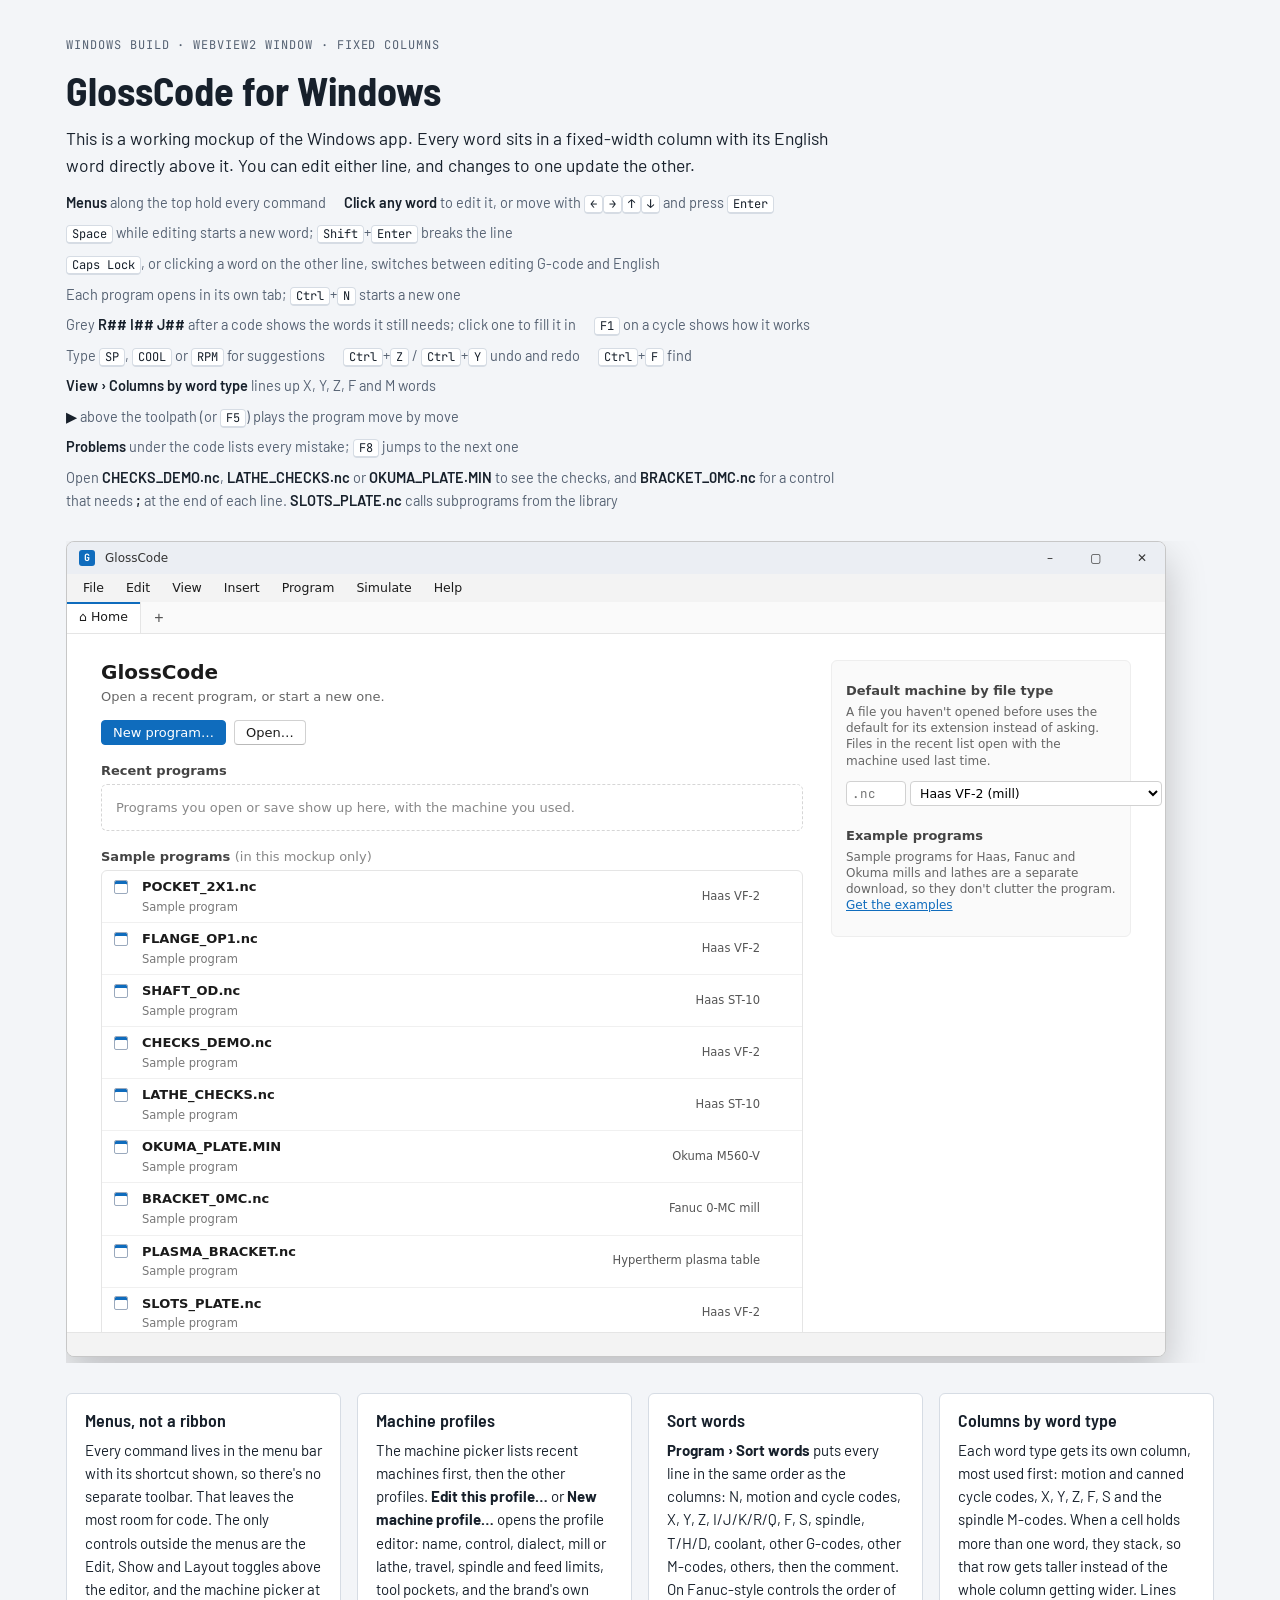
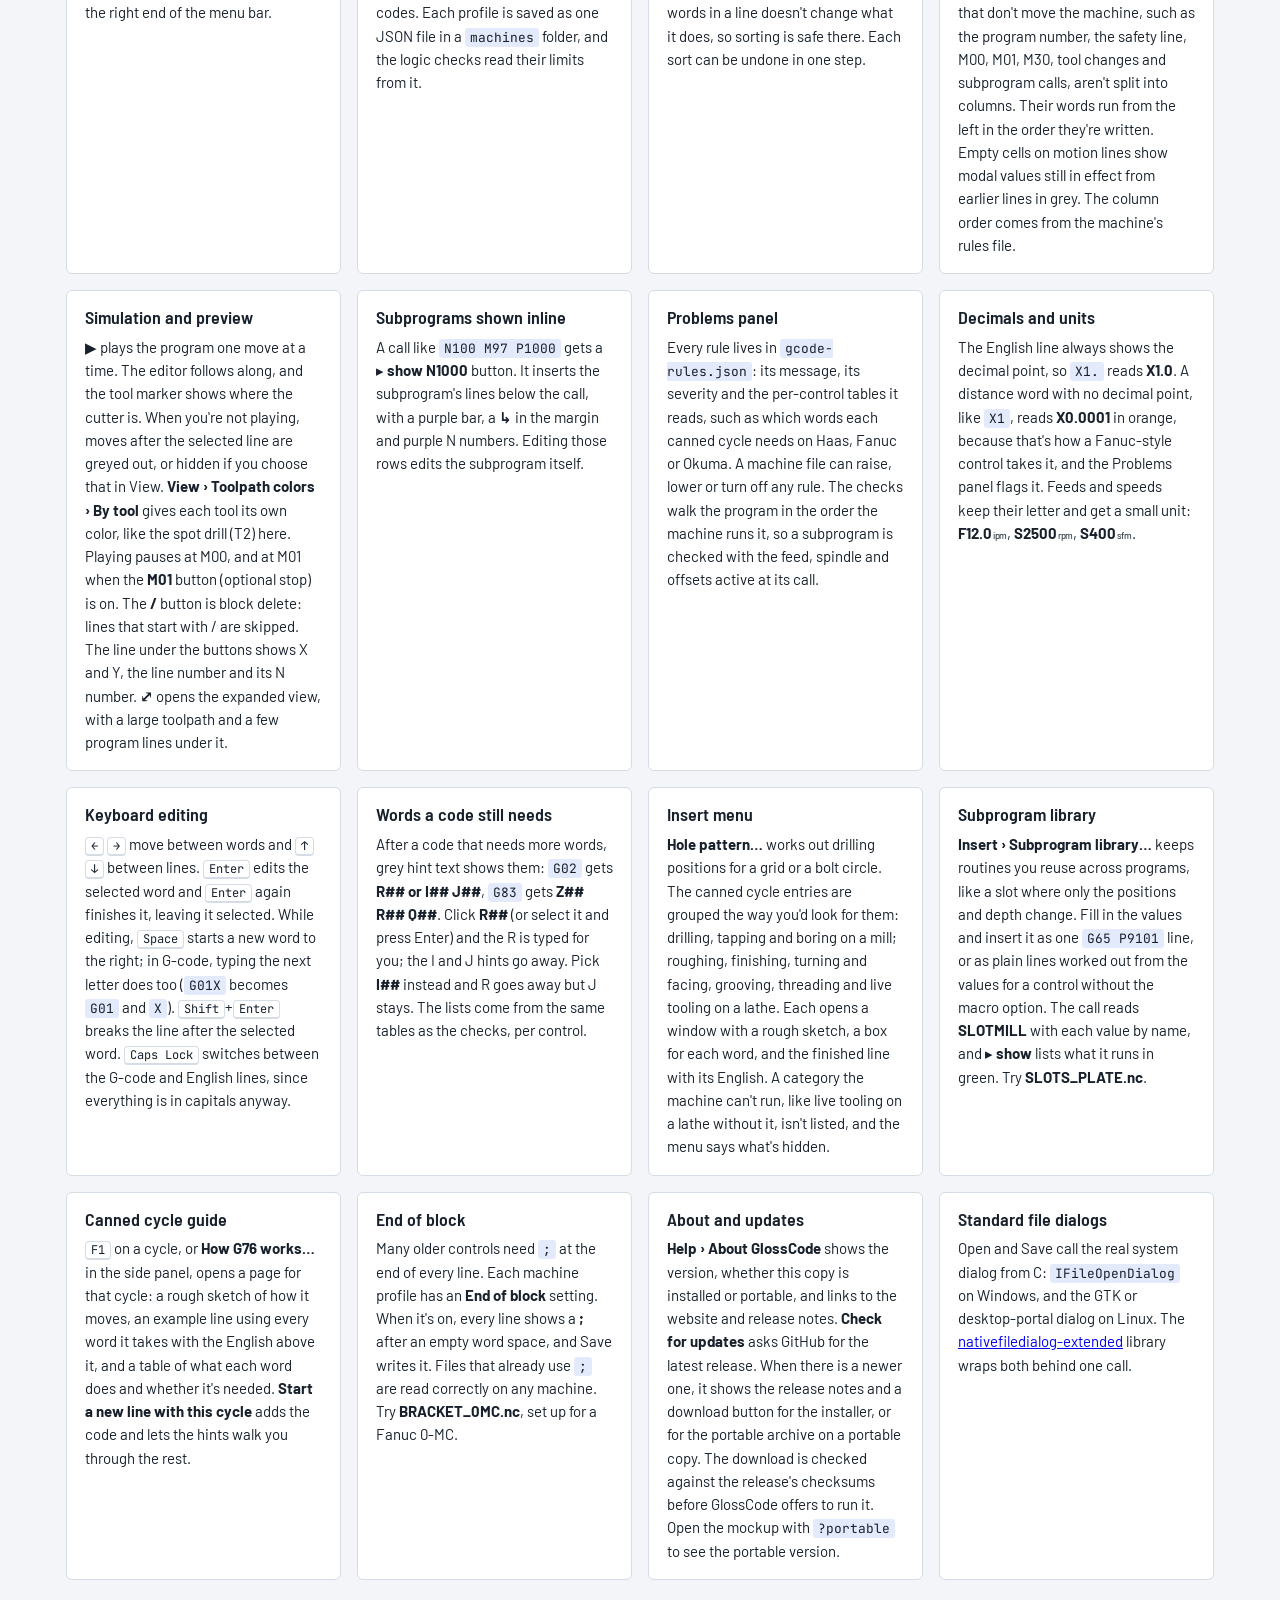
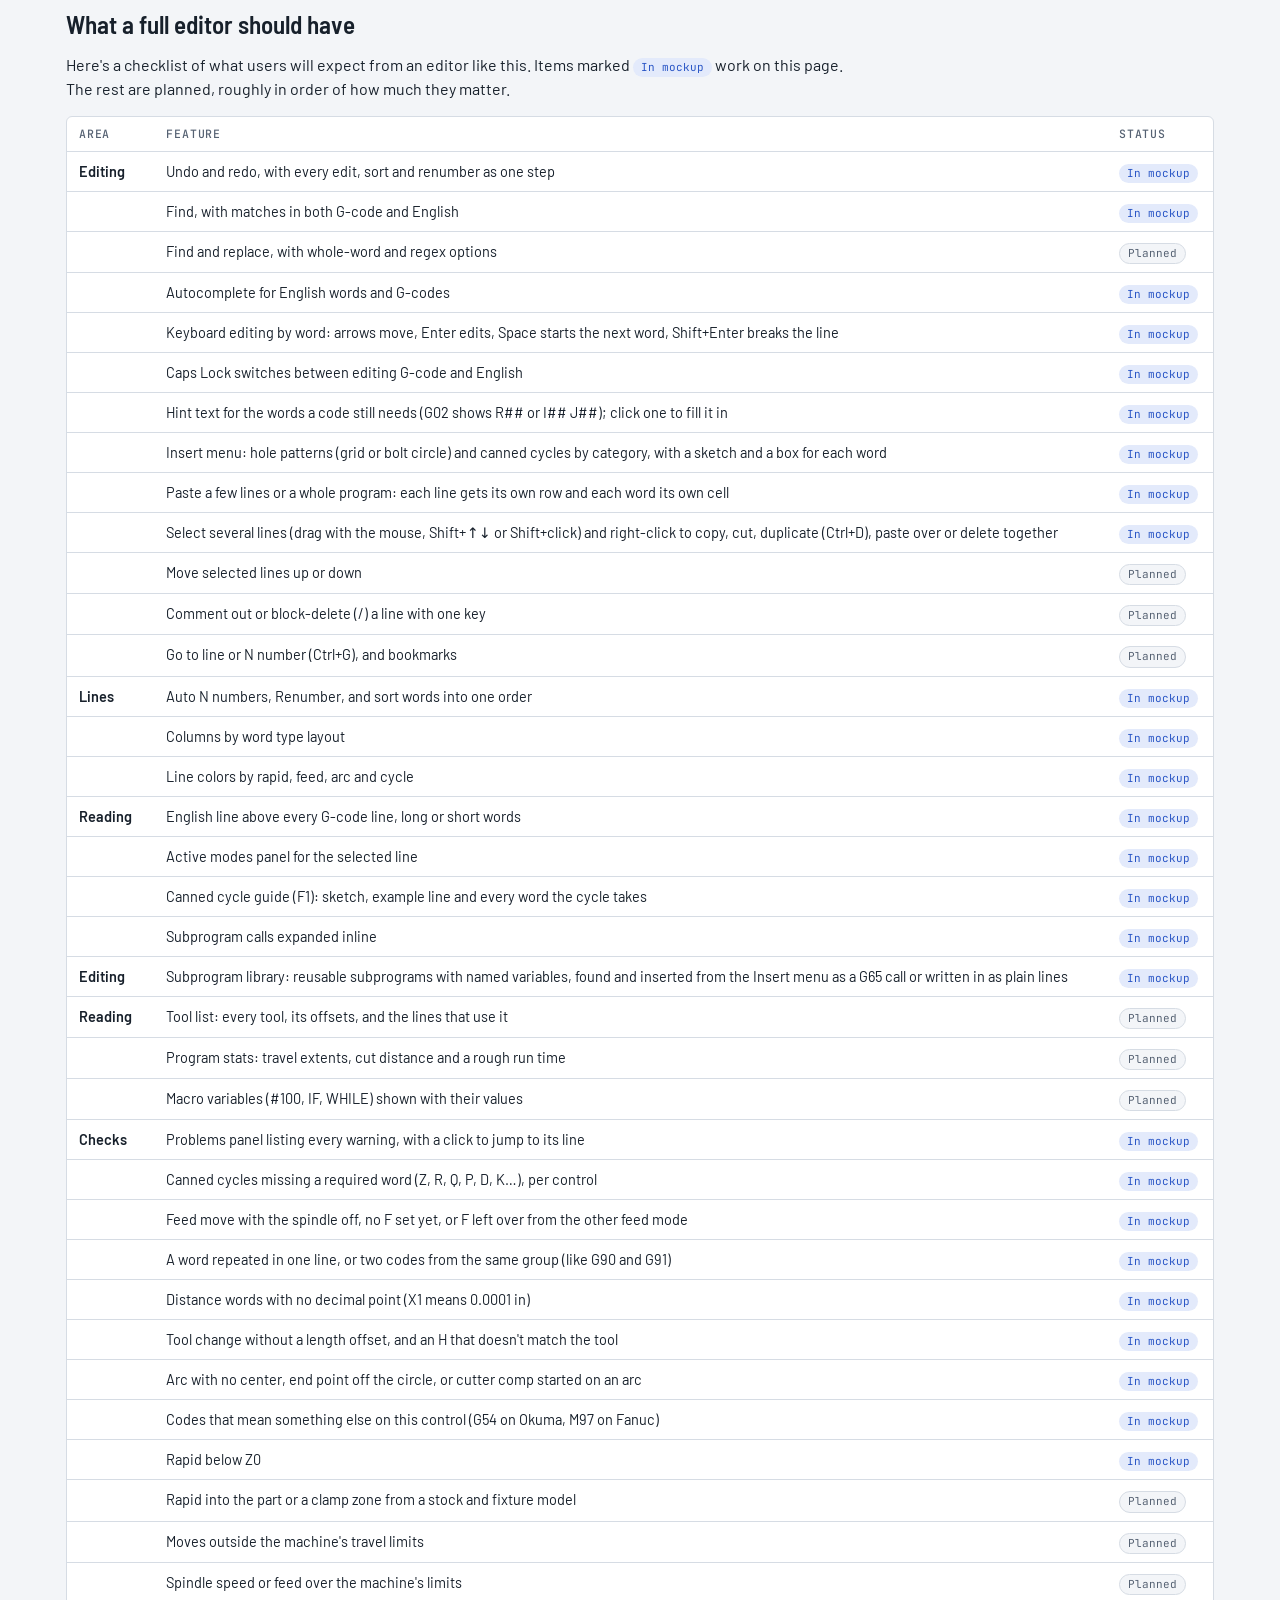
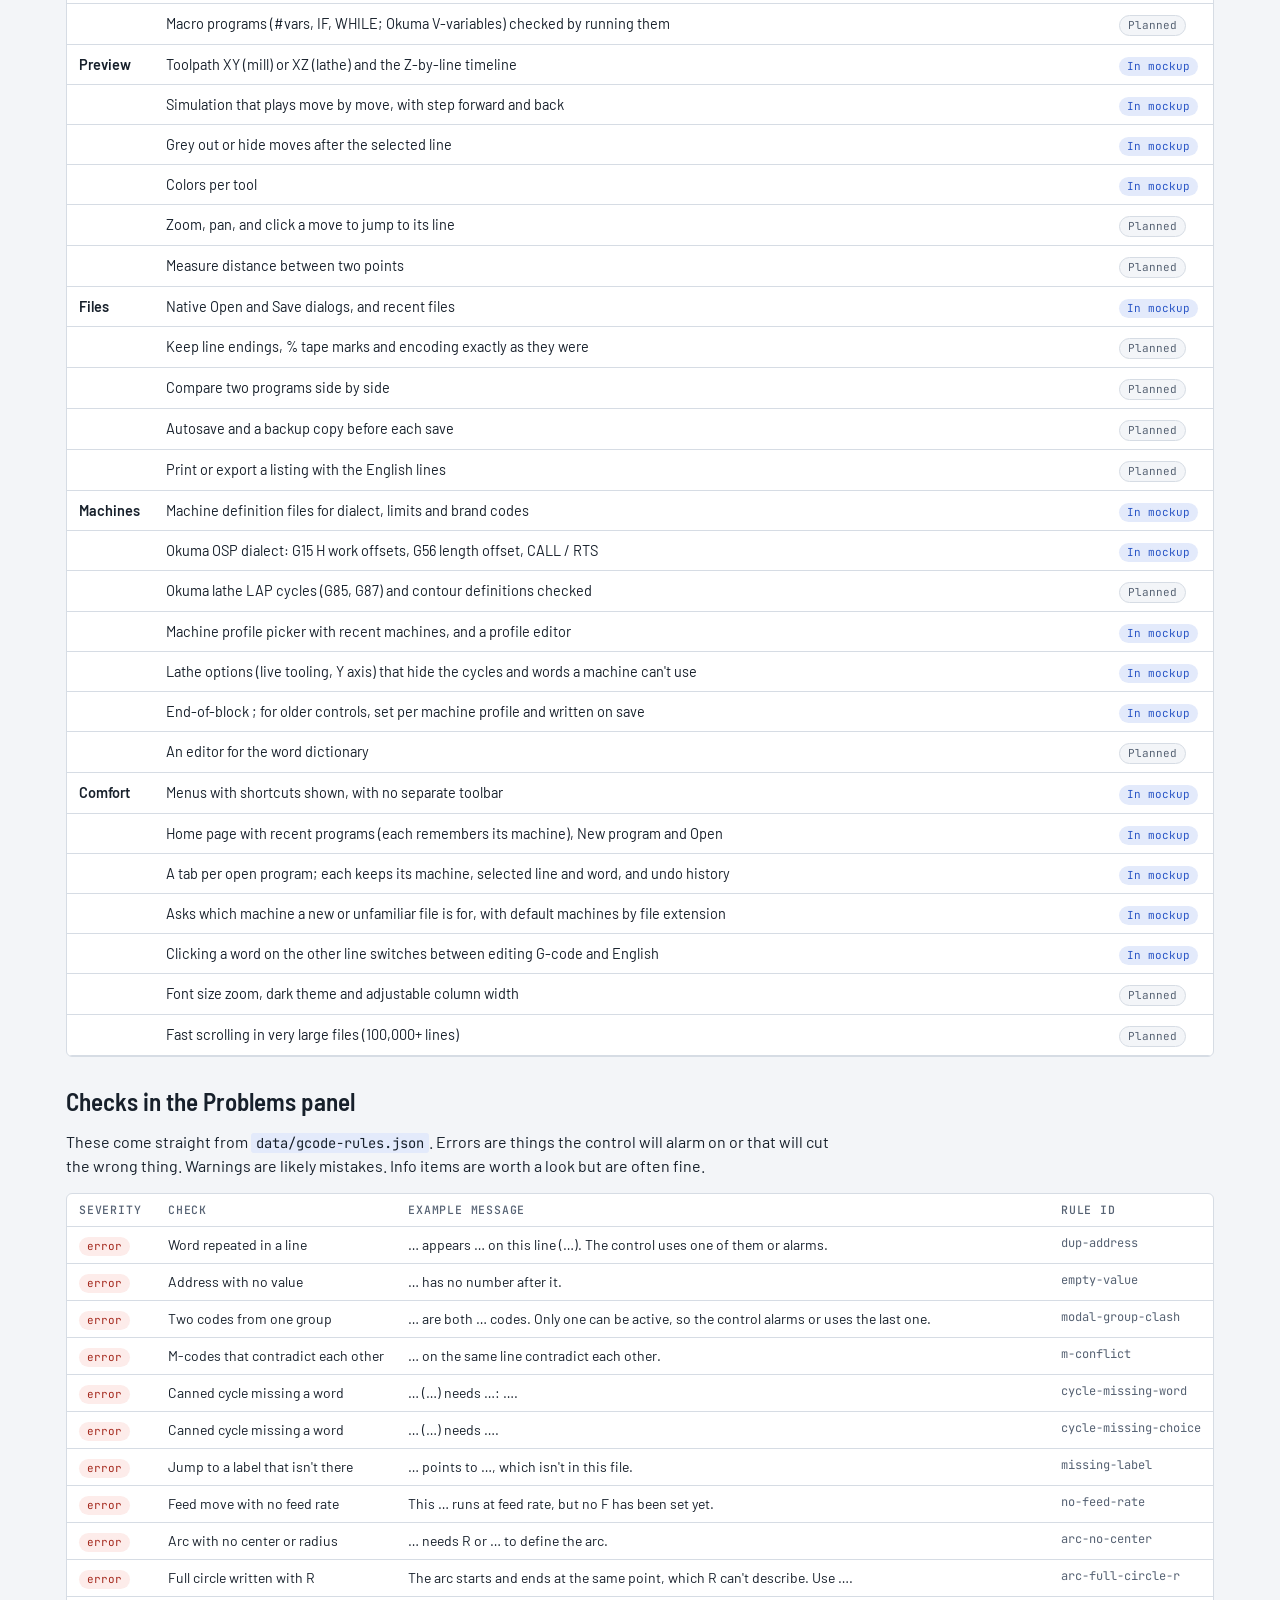
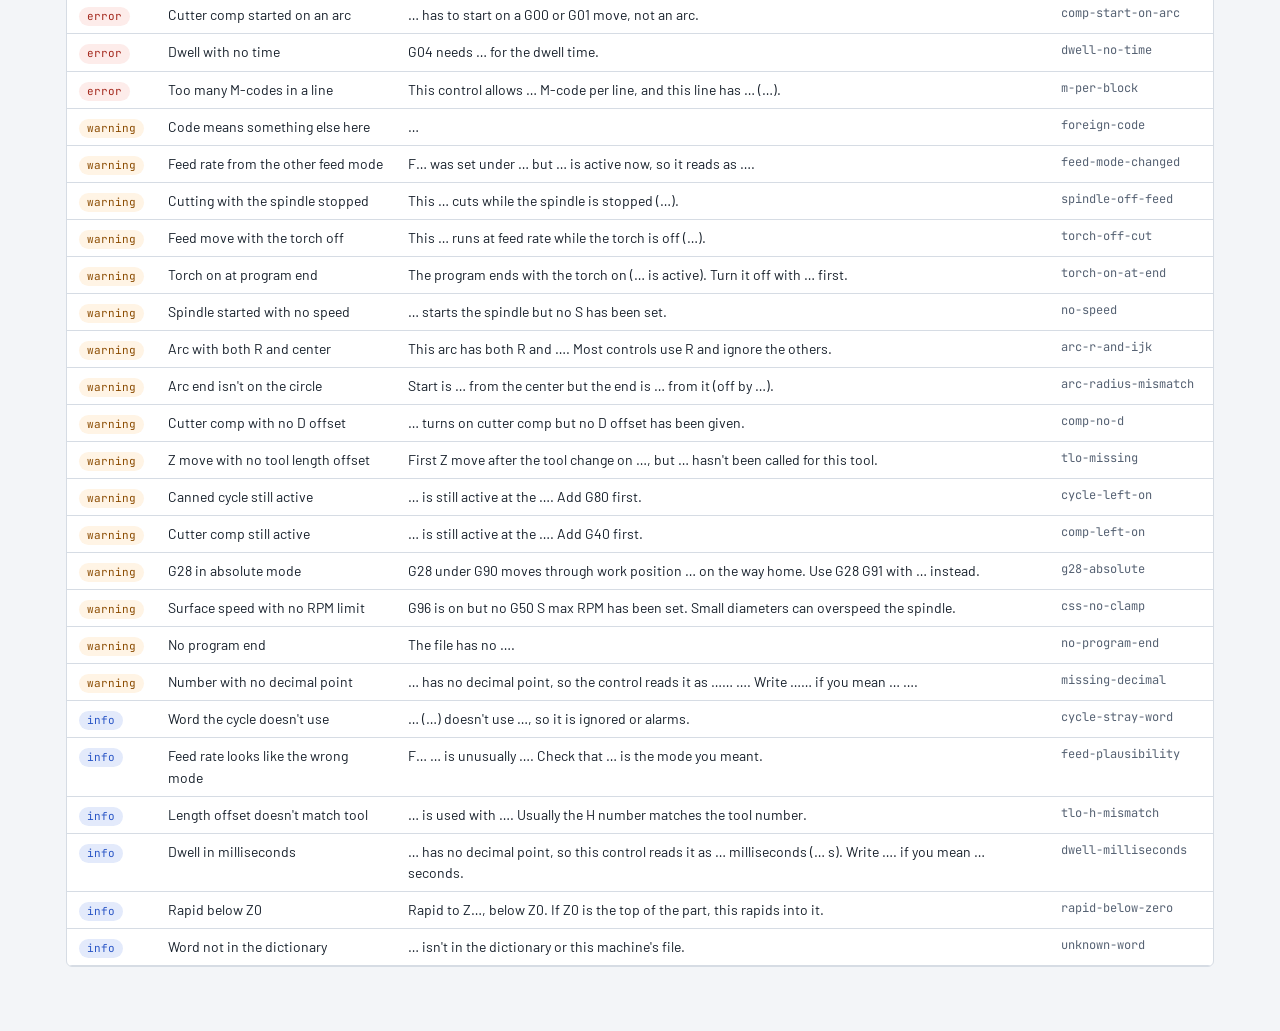
==== commit a7b5b14b: "Merge main (with #30 and #31) into plasma branch Co-Authored-By: Claude Opus 5.5 <noreply@anthropic." ====
--- a/docs/mockup/index.html
+++ b/docs/mockup/index.html
@@ -140,6 +140,9 @@
 .panel{display:flex;flex-direction:column;border-bottom:1px solid #e5e5e5;padding:8px 10px;gap:6px}
 .panel .h{font-size:11.5px;font-weight:600;color:#444;display:flex;justify-content:space-between}
 .panel .h span{font-weight:400;color:#888}
+.panel .h #tlh{font-weight:600;color:#444;display:flex;gap:6px;min-width:0;white-space:nowrap;overflow:hidden}
+.panel .h #tlh span{overflow:hidden;text-overflow:ellipsis}
+.tlmode{font:11px var(--w-ui);border:1px solid #d1d1d1;border-radius:3px;padding:0 2px;background:#fff;color:#333;height:18px}
 .panel > svg{background:#fff;border:1px solid #e5e5e5;border-radius:4px;display:block;width:100%}
 .info{font-size:12px;color:#333;display:flex;flex-direction:column;gap:5px}
 .info .k{font:700 12px var(--w-mono);color:#0f6cbd}
@@ -667,7 +670,7 @@
             <div class="tleg" id="tleg"></div>
           </div>
           <div class="panel">
-            <div class="h" id="tlh">Z by line <span></span></div>
+            <div class="h"><span id="tlh">Z by line <span></span></span><select id="tl-mode" class="tlmode" aria-label="What the timeline shows" title="What the timeline shows"></select></div>
             <div class="tl" id="tl"><svg id="tlsvg" height="104"></svg><div class="tlmid"></div></div>
           </div>
           <div class="panel modes">
@@ -693,12 +696,12 @@
               <div class="pgrid">
                 <label for="pf-name">Name</label><input id="pf-name">
                 <label for="pf-control">Control</label><input id="pf-control">
-                <label for="pf-brand">Dialect</label><select id="pf-brand"><option value="haas">Haas</option><option value="fanuc">Fanuc</option><option value="okuma">Okuma OSP</option><option value="haas1995">Haas (1995 control)</option></select>
-                <label for="pf-type">Machine type</label><select id="pf-type"><option value="mill">Mill</option><option value="lathe">Lathe</option></select>
+                <label for="pf-brand">Dialect</label><select id="pf-brand"><option value="haas">Haas</option><option value="fanuc">Fanuc</option><option value="okuma">Okuma OSP</option><option value="haasclassic">Haas (classic control)</option><option value="haas1995">Haas (1995 control)</option><option value="linuxcnc">LinuxCNC</option><option value="tormach">Tormach PathPilot</option><option value="grbl">GRBL</option><option value="centroid">Centroid CNC12</option><option value="mazak">Mazak EIA/ISO</option><option value="hurco">Hurco WinMax NC</option><option value="mitsubishi">Mitsubishi M800/M80</option><option value="siemensiso">Siemens ISO mode</option><option value="hypertherm">Hypertherm Phoenix / EDGE Connect</option></select>
+                <label for="pf-type">Machine type</label><select id="pf-type"><option value="mill">Mill</option><option value="lathe">Lathe</option><option value="plasma">Plasma</option></select>
                 <label>Travel (in)</label><span class="trio"><span>X</span><input id="pf-x" inputmode="decimal"><span>Y</span><input id="pf-y" inputmode="decimal"><span>Z</span><input id="pf-z" inputmode="decimal"></span>
-                <label for="pf-rpm">Max spindle</label><span class="unit"><input id="pf-rpm" inputmode="numeric"><small>rpm</small></span>
+                <label for="pf-rpm" class="spinrow">Max spindle</label><span class="unit spinrow"><input id="pf-rpm" inputmode="numeric"><small>rpm</small></span>
                 <label for="pf-feed">Max feed</label><span class="unit"><input id="pf-feed" inputmode="decimal"><small>in/min</small></span>
-                <label for="pf-tools">Tool pockets</label><input id="pf-tools" inputmode="numeric">
+                <label for="pf-tools" class="spinrow">Tool pockets</label><input id="pf-tools" class="spinrow" inputmode="numeric">
                 <label for="pf-eob">End of block</label><label class="chk"><input type="checkbox" id="pf-eob"> Every line ends with <b>;</b> (most older controls need this)</label>
                 <label for="pf-macro">Macro option</label><label class="chk"><input type="checkbox" id="pf-macro"> Custom macro (G65 calls, #variables)</label>
                 <label id="pf-optl">Lathe options</label><span id="pf-opts" class="lopts"><label class="chk"><input type="checkbox" id="pf-live"> Live tooling (C axis)</label><label class="chk"><input type="checkbox" id="pf-yax"> Y axis</label></span>
@@ -939,8 +942,8 @@
 </div>
 
 <script>
-const DICT = {"about":"Starter dictionary for the interleaved English line. Each G-code word gets one English word: subject first, then action (SPINFWD, COOLON). Values carry their unit as a prefix (RPM600, IPM25). 'long' is the default style; 'short' is the compact style. A code whose meaning differs between machine types has 'mill' and 'lathe' entries. Machine definition files can override any entry. machineOverrides keys are a brand ('haas') or a brand and machine type ('okuma.mill'); the more specific key wins.","version":1,"codes":{"G00":{"long":"RAPID","short":"RPD","desc":"Rapid move"},"G01":{"long":"LINEAR","short":"LIN","desc":"Straight move at feed rate"},"G02":{"long":"ARCCW","short":"ACW","desc":"Clockwise arc"},"G03":{"long":"ARCCCW","short":"ACCW","desc":"Counterclockwise arc"},"G04":{"long":"DWELL","short":"DWL","desc":"Pause for a set time"},"G17":{"long":"PLANEXY","short":"PXY","desc":"Arcs in the XY plane"},"G18":{"long":"PLANEXZ","short":"PXZ","desc":"Arcs in the XZ plane"},"G19":{"long":"PLANEYZ","short":"PYZ","desc":"Arcs in the YZ plane"},"G20":{"long":"INCH","short":"IN","desc":"Inch units"},"G21":{"long":"METRIC","short":"MM","desc":"Millimeter units"},"G28":{"long":"HOMEREF","short":"HOME","desc":"Return to machine home"},"G30":{"long":"HOME2","short":"HOM2","desc":"Return to a second reference point"},"G32":{"lathe":{"long":"THDCUT","short":"THC","desc":"Single thread cut"}},"G40":{"long":"COMPOFF","short":"CCOFF","desc":"Cutter compensation off"},"G41":{"long":"COMPLEFT","short":"CCL","desc":"Cutter compensation left"},"G42":{"long":"COMPRGHT","short":"CCR","desc":"Cutter compensation right"},"G43":{"long":"TLENON","short":"TLON","desc":"Tool length offset on"},"G49":{"long":"TLENOFF","short":"TLOFF","desc":"Tool length offset off"},"G50":{"mill":{"long":"SCALEOFF","short":"SCLOFF","desc":"Scaling off"},"lathe":{"long":"MAXRPM","short":"SMAX","desc":"Clamp spindle to a max RPM"}},"G53":{"long":"MACHCRD","short":"MCS","desc":"Move in machine coordinates"},"G54":{"long":"WORK1","short":"W1","desc":"Work offset 1"},"G55":{"long":"WORK2","short":"W2","desc":"Work offset 2"},"G56":{"long":"WORK3","short":"W3","desc":"Work offset 3"},"G57":{"long":"WORK4","short":"W4","desc":"Work offset 4"},"G58":{"long":"WORK5","short":"W5","desc":"Work offset 5"},"G59":{"long":"WORK6","short":"W6","desc":"Work offset 6"},"G65":{"long":"MACRO","short":"MAC","desc":"Call a macro subprogram, passing values to it"},"G70":{"lathe":{"long":"FINCYC","short":"FIN","desc":"Finishing cycle"}},"G71":{"lathe":{"long":"RUFCYC","short":"RUF","desc":"OD/ID roughing cycle"}},"G72":{"lathe":{"long":"FACERUF","short":"FRUF","desc":"Face roughing cycle"}},"G73":{"mill":{"long":"PECKHS","short":"PKHS","desc":"High-speed peck drilling cycle"},"lathe":{"long":"PATHRUF","short":"PRUF","desc":"Irregular-path roughing cycle"}},"G74":{"mill":{"long":"TAPLEFT","short":"LTAP","desc":"Left-hand (reverse) tapping cycle"},"lathe":{"long":"FACEGRV","short":"FGRV","desc":"Face grooving or peck drilling cycle"}},"G75":{"lathe":{"long":"GROOVE","short":"GRV","desc":"OD/ID grooving cycle"}},"G76":{"mill":{"long":"FINBORE","short":"FBOR","desc":"Fine boring cycle"},"lathe":{"long":"THREAD","short":"THD","desc":"Threading cycle"}},"G80":{"long":"CYCOFF","short":"CYOFF","desc":"Cancel canned cycle"},"G81":{"long":"DRILL","short":"DRL","desc":"Drilling cycle"},"G82":{"long":"SPOTDWL","short":"SPDW","desc":"Spot drill cycle with dwell"},"G83":{"long":"PECKDRL","short":"PCK","desc":"Peck drilling cycle"},"G84":{"long":"TAP","short":"TAP","desc":"Tapping cycle"},"G85":{"long":"BORE","short":"BOR","desc":"Boring cycle, feed out"},"G86":{"long":"BORESTOP","short":"BORS","desc":"Boring cycle, spindle stop and rapid out"},"G89":{"long":"BOREDWL","short":"BORD","desc":"Boring cycle with dwell"},"G90":{"mill":{"long":"ABS","short":"ABS","desc":"Absolute positions"},"lathe":{"long":"TURNCYC","short":"TCY","desc":"OD/ID turning cycle"}},"G91":{"long":"INCR","short":"INC","desc":"Incremental positions"},"G92":{"lathe":{"long":"THDCYC","short":"TCYC","desc":"Threading cycle"}},"G94":{"mill":{"long":"FEEDMIN","short":"FPM","desc":"Feed per minute"},"lathe":{"long":"FACECYC","short":"FCY","desc":"End facing cycle"}},"G95":{"long":"FEEDREV","short":"FPR","desc":"Feed per revolution"},"G96":{"long":"MODESFM","short":"CSS","desc":"Constant surface speed"},"G97":{"long":"MODERPM","short":"RPM","desc":"Constant RPM"},"G98":{"mill":{"long":"RETINIT","short":"RINI","desc":"Cycle returns to initial Z"},"lathe":{"long":"FEEDMIN","short":"FPM","desc":"Feed per minute"}},"G99":{"mill":{"long":"RETRPLN","short":"RRPL","desc":"Cycle returns to R plane"},"lathe":{"long":"FEEDREV","short":"FPR","desc":"Feed per revolution"}},"M00":{"long":"STOP","short":"STP","desc":"Program stop"},"M01":{"long":"OPTSTOP","short":"OSTP","desc":"Optional stop"},"/":{"long":"BLKDEL","short":"BDEL","desc":"Block delete: the control skips this line while Block Delete is on"},"M02":{"long":"PRGEND","short":"PEND","desc":"End program"},"M03":{"long":"SPINFWD","short":"SFWD","desc":"Spindle on, forward (CW)"},"M04":{"long":"SPINREV","short":"SREV","desc":"Spindle on, reverse (CCW)"},"M05":{"long":"SPINOFF","short":"SOFF","desc":"Spindle off"},"M06":{"long":"TOOLCHG","short":"TCHG","desc":"Tool change"},"M08":{"long":"COOLON","short":"CON","desc":"Flood coolant on"},"M09":{"long":"COOLOFF","short":"COFF","desc":"Coolant off"},"M30":{"long":"ENDRESET","short":"END","desc":"End program and rewind"},"M98":{"long":"SUBCALL","short":"SUB","desc":"Call subprogram"},"M99":{"long":"SUBRET","short":"RET","desc":"Return from subprogram"}},"address":{"N":{"long":"SEQ","short":"N","desc":"Sequence number"},"O":{"long":"PROG","short":"O","desc":"Program number"},"T":{"long":"TOOL","short":"T","desc":"Tool number"},"H":{"long":"LOFS","short":"H","desc":"Tool length offset number"},"D":{"long":"DOFS","short":"D","desc":"Tool diameter offset number"},"X":{"abs":{"long":"X","short":"X"},"inc":{"long":"INCX","short":"iX"}},"Y":{"abs":{"long":"Y","short":"Y"},"inc":{"long":"INCY","short":"iY"}},"Z":{"abs":{"long":"Z","short":"Z"},"inc":{"long":"INCZ","short":"iZ"}},"U":{"lathe":{"long":"INCX","short":"iX","desc":"Incremental X (lathe)"}},"W":{"lathe":{"long":"INCZ","short":"iZ","desc":"Incremental Z (lathe)"}},"I":{"long":"ARCI","short":"I","desc":"Arc center offset in X"},"J":{"long":"ARCJ","short":"J","desc":"Arc center offset in Y"},"K":{"long":"ARCK","short":"K","desc":"Arc center offset in Z"},"R":{"arc":{"long":"RAD","short":"R"},"cycle":{"long":"RPLN","short":"R"}},"Q":{"long":"PECK","short":"Q","desc":"Peck depth"},"P":{"dwell":{"long":"SEC","short":"P"},"sub":{"long":"PROG","short":"P"}},"F":{"perMin":{"inch":"IPM","mm":"MMPM"},"perRev":{"inch":"IPR","mm":"MMPR"}},"S":{"rpm":{"long":"RPM","short":"RPM"},"css":{"inch":"SFM","mm":"SMM"}}},"machineOverrides":{"haas":{"M97":{"long":"LOCSUB","short":"LSUB","desc":"Local subprogram call"}},"haas.mill":{"M88":{"long":"TSCON","short":"TSC","desc":"Through-spindle coolant on"},"M89":{"long":"TSCOFF","short":"TSCO","desc":"Through-spindle coolant off"},"G77":{"long":"BACKBORE","short":"BKBR","desc":"Back boring cycle"},"G12":{"long":"CIRPKTCW","short":"CPCW","desc":"Circular pocket, clockwise"},"G13":{"long":"CIRPKTCCW","short":"CPCC","desc":"Circular pocket, counterclockwise"},"G47":{"long":"ENGRAVE","short":"ENGR","desc":"Text engraving"},"G70":{"long":"BOLTCIRC","short":"BCIR","desc":"Bolt hole circle"},"G71":{"long":"BOLTARC","short":"BARC","desc":"Bolt hole arc"},"G72":{"long":"BOLTLINE","short":"BLIN","desc":"Bolt holes along a line at an angle"},"G187":{"long":"SMOOTH","short":"SMTH","desc":"Set smoothness level"},"M10":{"long":"BRK4ON","short":"B4ON","desc":"4th-axis brake on"},"M11":{"long":"BRK4OFF","short":"B4OF","desc":"4th-axis brake off"},"M12":{"long":"BRK5ON","short":"B5ON","desc":"5th-axis brake on"},"M13":{"long":"BRK5OFF","short":"B5OF","desc":"5th-axis brake off"},"G110":{"long":"WORK7","short":"W7","desc":"Work offset 7 (G154 P1)"},"G111":{"long":"WORK8","short":"W8","desc":"Work offset 8 (G154 P2)"},"G112":{"long":"WORK9","short":"W9","desc":"Work offset 9 (G154 P3)"},"G113":{"long":"WORK10","short":"W10","desc":"Work offset 10 (G154 P4)"},"G114":{"long":"WORK11","short":"W11","desc":"Work offset 11 (G154 P5)"},"G115":{"long":"WORK12","short":"W12","desc":"Work offset 12 (G154 P6)"},"G116":{"long":"WORK13","short":"W13","desc":"Work offset 13 (G154 P7)"},"G117":{"long":"WORK14","short":"W14","desc":"Work offset 14 (G154 P8)"},"G118":{"long":"WORK15","short":"W15","desc":"Work offset 15 (G154 P9)"},"G119":{"long":"WORK16","short":"W16","desc":"Work offset 16 (G154 P10)"},"G120":{"long":"WORK17","short":"W17","desc":"Work offset 17 (G154 P11)"},"G121":{"long":"WORK18","short":"W18","desc":"Work offset 18 (G154 P12)"},"G122":{"long":"WORK19","short":"W19","desc":"Work offset 19 (G154 P13)"},"G123":{"long":"WORK20","short":"W20","desc":"Work offset 20 (G154 P14)"},"G124":{"long":"WORK21","short":"W21","desc":"Work offset 21 (G154 P15)"},"G125":{"long":"WORK22","short":"W22","desc":"Work offset 22 (G154 P16)"},"G126":{"long":"WORK23","short":"W23","desc":"Work offset 23 (G154 P17)"},"G127":{"long":"WORK24","short":"W24","desc":"Work offset 24 (G154 P18)"},"G128":{"long":"WORK25","short":"W25","desc":"Work offset 25 (G154 P19)"},"G129":{"long":"WORK26","short":"W26","desc":"Work offset 26 (G154 P20)"},"G154":{"long":"WORKP","short":"WP","desc":"Extra work offset, P1 to P99"}},"haas.lathe":{"M88":{"long":"HPCOOLON","short":"HPC","desc":"High-pressure coolant on"},"M89":{"long":"HPCOOLOFF","short":"HPCO","desc":"High-pressure coolant off"},"G14":{"long":"SPSWAP","short":"SWAP","desc":"Sub-spindle swap on"},"G15":{"long":"SPSWAPOFF","short":"SWPO","desc":"Sub-spindle swap off"},"G95":{"long":"LTRIGTAP","short":"LTTP","desc":"Live-tool rigid tap, face"},"G112":{"long":"XYTOXC","short":"XYXC","desc":"XY to XC interpolation"},"G113":{"long":"XYXCOFF","short":"XYXO","desc":"XY to XC interpolation off"},"M10":{"long":"CHUCKCL","short":"CHCL","desc":"Chuck clamp"},"M11":{"long":"CHUCKUN","short":"CHUN","desc":"Chuck unclamp"},"M14":{"long":"SPBRAKE","short":"SPBK","desc":"Main spindle brake on"},"M15":{"long":"SPBRAKOFF","short":"SPBO","desc":"Main spindle brake off"},"M21":{"long":"TAILFWD","short":"TSFW","desc":"Tailstock advance"},"M22":{"long":"TAILRET","short":"TSRT","desc":"Tailstock retract"},"M23":{"long":"THDCHMON","short":"TCHM","desc":"Chamfer out of thread on"},"M24":{"long":"THDCHMOFF","short":"TCHO","desc":"Chamfer out of thread off"},"M110":{"long":"SUBCHKCL","short":"SCCL","desc":"Sub-spindle chuck clamp"},"M111":{"long":"SUBCHKUN","short":"SCUN","desc":"Sub-spindle chuck unclamp"},"M133":{"long":"LTFWD","short":"LTF","desc":"Live tool forward"},"M134":{"long":"LTREV","short":"LTR","desc":"Live tool reverse"},"M135":{"long":"LTSTOP","short":"LTS","desc":"Live tool stop"},"M219":{"long":"LTORIENT","short":"LTOR","desc":"Live tool orient"},"G110":{"long":"WORK7","short":"W7","desc":"Work offset 7 (G154 P1)"},"G111":{"long":"WORK8","short":"W8","desc":"Work offset 8 (G154 P2)"},"G114":{"long":"WORK11","short":"W11","desc":"Work offset 11 (G154 P5)"},"G115":{"long":"WORK12","short":"W12","desc":"Work offset 12 (G154 P6)"},"G116":{"long":"WORK13","short":"W13","desc":"Work offset 13 (G154 P7)"},"G117":{"long":"WORK14","short":"W14","desc":"Work offset 14 (G154 P8)"},"G118":{"long":"WORK15","short":"W15","desc":"Work offset 15 (G154 P9)"},"G119":{"long":"WORK16","short":"W16","desc":"Work offset 16 (G154 P10)"},"G120":{"long":"WORK17","short":"W17","desc":"Work offset 17 (G154 P11)"},"G121":{"long":"WORK18","short":"W18","desc":"Work offset 18 (G154 P12)"},"G122":{"long":"WORK19","short":"W19","desc":"Work offset 19 (G154 P13)"},"G123":{"long":"WORK20","short":"W20","desc":"Work offset 20 (G154 P14)"},"G124":{"long":"WORK21","short":"W21","desc":"Work offset 21 (G154 P15)"},"G125":{"long":"WORK22","short":"W22","desc":"Work offset 22 (G154 P16)"},"G126":{"long":"WORK23","short":"W23","desc":"Work offset 23 (G154 P17)"},"G127":{"long":"WORK24","short":"W24","desc":"Work offset 24 (G154 P18)"},"G128":{"long":"WORK25","short":"W25","desc":"Work offset 25 (G154 P19)"},"G129":{"long":"WORK26","short":"W26","desc":"Work offset 26 (G154 P20)"},"G154":{"long":"WORKP","short":"WP","desc":"Extra work offset, P1 to P99"},"G12":{"long":"CIRPKTCW","short":"CPCW","desc":"Circular pocket with a live tool, clockwise"},"G13":{"long":"CIRPKTCCW","short":"CPCC","desc":"Circular pocket with a live tool, counterclockwise"},"G47":{"long":"ENGRAVE","short":"ENGR","desc":"Text engraving with a live tool"},"G66":{"long":"MACMODAL","short":"MACM","desc":"Modal macro call: runs program P after each move"},"G67":{"long":"MACMODOFF","short":"MACMO","desc":"Modal macro call off"},"G68":{"long":"ROTATE","short":"ROT","desc":"Rotate coordinates (rotation and scaling option)"},"G69":{"long":"ROTOFF","short":"ROTO","desc":"Rotation off"},"G170":{"long":"XMODEDFLT","short":"XMDF","desc":"Cancel the X radius/diameter override (back to Setting 285)"},"G171":{"long":"XRADIUS","short":"XRAD","desc":"X words are a radius until G170, M02 or M30"},"G172":{"long":"XDIAM","short":"XDIA","desc":"X words are a diameter until G170, M02 or M30"},"G184":{"long":"TAPLH","short":"TAPL","desc":"Left-hand tapping cycle"},"G186":{"long":"LTTAPLH","short":"LTTL","desc":"Live-tool left-hand rigid tap, face"},"G195":{"long":"LTRADTAP","short":"LTRT","desc":"Live-tool radial tap"},"G196":{"long":"LTRADTAPR","short":"LTRR","desc":"Live-tool radial tap, reverse"},"G241":{"long":"RADDRILL","short":"RDRL","desc":"Radial drill with a live tool"},"G242":{"long":"RADSPOT","short":"RSPT","desc":"Radial spot drill with a live tool"},"G243":{"long":"RADPECK","short":"RPCK","desc":"Radial peck drill with a live tool"},"G245":{"long":"RADBORE","short":"RBOR","desc":"Radial bore with a live tool"},"G246":{"long":"RADBORSTP","short":"RBST","desc":"Radial bore and stop with a live tool"},"G249":{"long":"RADBORDWL","short":"RBDW","desc":"Radial bore and dwell with a live tool"},"G250":{"long":"SCLCANCEL","short":"SCLX","desc":"Scaling off"},"G251":{"long":"SCALE","short":"SCL","desc":"Scaling on (rotation and scaling option)"},"G268":{"long":"FEATON","short":"FTON","desc":"Feature coordinate system on"},"G269":{"long":"FEATOFF","short":"FTOF","desc":"Feature coordinate system off"},"G280":{"long":"SAFERUNOFF","short":"SROF","desc":"Safe Run off"},"G281":{"long":"SAFERUNON","short":"SRON","desc":"Safe Run on"},"G390":{"long":"ABSPOS","short":"ABSP","desc":"Absolute position mode"},"G391":{"long":"INCPOS","short":"INCP","desc":"Incremental position mode"},"M170":{"long":"AX4BRAKE","short":"A4BK","desc":"4th-axis brake on"},"M171":{"long":"AX4BRKOFF","short":"A4BO","desc":"4th-axis brake off"},"M174":{"long":"CHKPRESS","short":"CHPR","desc":"Set main chuck pressure to P"},"M175":{"long":"SCHKPRESS","short":"SCPR","desc":"Set sub-spindle chuck pressure to P"},"M183":{"long":"HOLEBLAST","short":"HBL","desc":"Air hole blast on (P seconds)"},"M184":{"long":"HOLEBLOFF","short":"HBLO","desc":"Air hole blast off"},"M214":{"long":"LTBRAKE","short":"LTBK","desc":"Live tool brake on"},"M215":{"long":"LTBRAKOFF","short":"LTBO","desc":"Live tool brake off"},"M299":{"long":"APLLOAD","short":"APL","desc":"APL part load; program end (like M30) without APL"},"M300":{"long":"APLSEQ","short":"APLS","desc":"Run APL or robot sequence P"},"M321":{"long":"QUILLEXT","short":"QLEX","desc":"Tailstock quill extend (tow-along tailstock)"},"M322":{"long":"QUILLRET","short":"QLRT","desc":"Tailstock quill retract (tow-along tailstock)"},"M334":{"long":"PCOOLAWAY","short":"PCAW","desc":"P-Cool spigot steps away from home"},"M335":{"long":"PCOOLHOME","short":"PCHM","desc":"P-Cool spigot steps toward home"}},"haas1995":{"M97":{"long":"LOCSUB","short":"LSUB","desc":"Local subprogram call"},"M16":{"long":"TOOLCHG","short":"TCHG","desc":"Tool change (same as M06)"},"G77":{"long":"BACKBORE","short":"BKBR","desc":"Back boring cycle"},"G87":{"long":"BOREJOG","short":"BRJG","desc":"Bore, stop the spindle, jog out by hand"},"G88":{"long":"BOREDJOG","short":"BRDJ","desc":"Bore, dwell, stop the spindle, jog out by hand"},"G110":{"long":"WORK7","short":"W7","desc":"Work offset 7"},"G111":{"long":"WORK8","short":"W8","desc":"Work offset 8"},"G112":{"long":"WORK9","short":"W9","desc":"Work offset 9"},"G113":{"long":"WORK10","short":"W10","desc":"Work offset 10"},"G114":{"long":"WORK11","short":"W11","desc":"Work offset 11"},"G115":{"long":"WORK12","short":"W12","desc":"Work offset 12"},"G116":{"long":"WORK13","short":"W13","desc":"Work offset 13"},"G117":{"long":"WORK14","short":"W14","desc":"Work offset 14"},"G118":{"long":"WORK15","short":"W15","desc":"Work offset 15"},"G119":{"long":"WORK16","short":"W16","desc":"Work offset 16"},"G120":{"long":"WORK17","short":"W17","desc":"Work offset 17"},"G121":{"long":"WORK18","short":"W18","desc":"Work offset 18"},"G122":{"long":"WORK19","short":"W19","desc":"Work offset 19"},"G123":{"long":"WORK20","short":"W20","desc":"Work offset 20"},"G124":{"long":"WORK21","short":"W21","desc":"Work offset 21"},"G125":{"long":"WORK22","short":"W22","desc":"Work offset 22"},"G126":{"long":"WORK23","short":"W23","desc":"Work offset 23"},"G127":{"long":"WORK24","short":"W24","desc":"Work offset 24"},"G128":{"long":"WORK25","short":"W25","desc":"Work offset 25"},"G129":{"long":"WORK26","short":"W26","desc":"Work offset 26"}},"okuma":{"CALL":{"long":"SUBCALL","short":"SUB","desc":"Call subprogram (Okuma)"},"RTS":{"long":"SUBRET","short":"RET","desc":"Return from subprogram (Okuma)"},"GOTO":{"long":"JUMP","short":"JMP","desc":"Jump to a sequence name (Okuma)"},"G30":{"long":"HOMEZP","short":"ZPT","desc":"Return to zero point P (Okuma)"}},"okuma.mill":{"G15":{"long":"WORKSEL","short":"WSEL","desc":"Select work offset by H number (Okuma)"},"G53":{"long":"TLENOFF","short":"TLOFF","desc":"Tool length offset off (Okuma)"},"G54":{"long":"TLENX","short":"TLX","desc":"Tool length offset on X (Okuma, not a work offset)"},"G55":{"long":"TLENY","short":"TLY","desc":"Tool length offset on Y (Okuma, not a work offset)"},"G56":{"long":"TLENON","short":"TLON","desc":"Tool length offset on Z (Okuma)"}},"okuma.lathe":{"G90":{"long":"ABS","short":"ABS","desc":"Absolute positions"},"G91":{"long":"INCR","short":"INC","desc":"Incremental positions"},"G94":{"long":"FEEDMIN","short":"FPM","desc":"Feed per minute"},"G95":{"long":"FEEDREV","short":"FPR","desc":"Feed per revolution"},"G33":{"long":"THDCYC","short":"THC","desc":"Thread cycle along Z (Okuma)"},"G71":{"long":"THDLONG","short":"THL","desc":"Compound threading, longitudinal (Okuma)"},"G72":{"long":"THDFACE","short":"THF","desc":"Compound threading, face (Okuma)"},"G80":{"long":"CONTEND","short":"CEND","desc":"End of LAP contour definition (Okuma)"},"G81":{"long":"CONTZ","short":"CTZ","desc":"Start of longitudinal LAP contour (Okuma)"},"G82":{"long":"CONTX","short":"CTX","desc":"Start of face LAP contour (Okuma)"},"G85":{"long":"LAPRUF","short":"LRUF","desc":"LAP roughing, longitudinal (Okuma)"},"G86":{"long":"LAPCOPY","short":"LCPY","desc":"LAP copy roughing (Okuma)"},"G87":{"long":"LAPFIN","short":"LFIN","desc":"LAP finishing (Okuma)"},"G20":{"long":"HOMERET","short":"HOME","desc":"Return to home position (Okuma lathe)"},"G21":{"long":"ATCHOME","short":"ATCH","desc":"Return the ATC to its home position (Okuma lathe)"},"G22":{"long":"TRQSKIP","short":"TQSK","desc":"Torque skip (Okuma lathe)"},"G28":{"long":"TRQLIMOFF","short":"TQLOFF","desc":"Torque limit off (Okuma lathe)"},"G29":{"long":"TRQLIMON","short":"TQLON","desc":"Torque limit on (Okuma lathe)"},"G83":{"long":"LAPBLANK","short":"LBLK","desc":"Start of LAP blank shape (Okuma)"},"G84":{"long":"LAPCOND","short":"LCND","desc":"Change LAP bar turning conditions (Okuma)"},"G88":{"long":"LAPTHD","short":"LTHD","desc":"LAP continuous thread cutting (Okuma)"},"G31":{"long":"THDCYCZ","short":"THZ","desc":"Thread cycle along Z, same as G33 (Okuma)"},"G32":{"long":"THDCYCX","short":"THX","desc":"Thread cycle on an end face (Okuma)"},"G34":{"long":"THDLEADUP","short":"TLUP","desc":"Thread cycle, lead increasing (Okuma)"},"G35":{"long":"THDLEADDN","short":"TLDN","desc":"Thread cycle, lead decreasing (Okuma)"},"G64":{"long":"DROOPOFF","short":"DRPOFF","desc":"Droop corner control off (Okuma)"},"G65":{"long":"DROOPON","short":"DRPON","desc":"Droop corner control on (Okuma)"},"G73":{"long":"GROOVEZ","short":"GRZ","desc":"Grooving cycle along Z (Okuma)"},"G74":{"long":"GROOVEX","short":"GRX","desc":"Grooving or drilling cycle on a face (Okuma)"},"G75":{"long":"CHAMFER","short":"CHAM","desc":"Automatic chamfer (Okuma)"},"G76":{"long":"ROUND","short":"RND","desc":"Automatic rounding (Okuma)"},"G77":{"long":"TAPCYC","short":"TAP","desc":"Tapping cycle, right hand (Okuma)"},"G78":{"long":"TAPLEFT","short":"TAPL","desc":"Tapping cycle, left hand (Okuma)"},"M12":{"long":"MTSTOP","short":"MTSP","desc":"Rotary tool stop (Okuma)"},"M13":{"long":"MTCW","short":"MTCW","desc":"Rotary tool clockwise (Okuma)"},"M14":{"long":"MTCCW","short":"MTCC","desc":"Rotary tool counterclockwise (Okuma)"},"M22":{"long":"CHAMOFF","short":"CHOF","desc":"Thread chamfering off (Okuma)"},"M23":{"long":"CHAMON","short":"CHON","desc":"Thread chamfering on (Okuma)"},"M83":{"long":"CHUCKCLMP","short":"CHKC","desc":"Chuck clamp (Okuma)"},"M84":{"long":"CHUCKUNC","short":"CHKU","desc":"Chuck unclamp (Okuma)"},"M88":{"long":"AIROFF","short":"AOFF","desc":"Air blower off (Okuma)"},"M89":{"long":"AIRON","short":"AON","desc":"Air blower on (Okuma)"}}}};
-const RULES = {"about":"Grammar and logic checks for the Problems panel. 'rules' holds the message, severity and explanation for each check; the logic for each rule id lives in the core (checks.c, and checkProgram() in the mockup). 'dialects' holds the per-control data the checks read: modal groups, canned cycle word lists, the words other codes need (wordHints, shown as hint text after the code), codes that mean something else on that control, and limits. 'cycleHelp' holds the text, sketch and word descriptions for the canned-cycle help dialog. A dialect can inherit from another and override any key; a machine definition file can override severities or turn rules off. Entries marked verified:false were written from general knowledge and still need checking against that control's programming manual.","version":1,"rules":{"dup-address":{"severity":"error","title":"Word repeated in a line","message":"{letter} appears {count} on this line ({words}). The control uses one of them or alarms.","why":"Each address letter except G and M can appear once per block."},"empty-value":{"severity":"error","title":"Address with no value","message":"{letter} has no number after it."},"modal-group-clash":{"severity":"error","title":"Two codes from one group","message":"{codes} are both {group} codes. Only one can be active, so the control alarms or uses the last one.","why":"Codes in the same modal group cancel each other."},"m-conflict":{"severity":"error","title":"M-codes that contradict each other","message":"{codes} on the same line contradict each other."},"foreign-code":{"severity":"warning","title":"Code means something else here","message":"{text}"},"cycle-missing-word":{"severity":"error","title":"Canned cycle missing a word","message":"{cycle} ({name}) needs {word}: {meaning}."},"cycle-missing-choice":{"severity":"error","title":"Canned cycle missing a word","message":"{cycle} ({name}) needs {choices}."},"cycle-stray-word":{"severity":"info","title":"Word the cycle doesn't use","message":"{cycle} ({name}) doesn't use {word}, so it is ignored or alarms."},"missing-label":{"severity":"error","title":"Jump to a label that isn't there","message":"{word} points to {label}, which isn't in this file."},"no-feed-rate":{"severity":"error","title":"Feed move with no feed rate","message":"This {move} runs at feed rate, but no F has been set yet.","why":"Most controls alarm on the first feed move without F; some reuse a stale value."},"feed-mode-changed":{"severity":"warning","title":"Feed rate from the other feed mode","message":"F{f} was set under {old} but {new} is active now, so it reads as {reading}.","why":"F is not cleared when G94/G95 changes."},"feed-plausibility":{"severity":"info","title":"Feed rate looks like the wrong mode","message":"F{f} {unit} is unusually {size}. Check that {mode} is the mode you meant."},"spindle-off-feed":{"severity":"warning","title":"Cutting with the spindle stopped","message":"This {move} cuts while the spindle is stopped ({spin})."},"no-speed":{"severity":"warning","title":"Spindle started with no speed","message":"{code} starts the spindle but no S has been set."},"arc-no-center":{"severity":"error","title":"Arc with no center or radius","message":"{code} needs R or {centers} to define the arc."},"arc-r-and-ijk":{"severity":"warning","title":"Arc with both R and center","message":"This arc has both R and {centers}. Most controls use R and ignore the others."},"arc-full-circle-r":{"severity":"error","title":"Full circle written with R","message":"The arc starts and ends at the same point, which R can't describe. Use {centers}."},"arc-radius-mismatch":{"severity":"warning","title":"Arc end isn't on the circle","message":"Start is {r1} from the center but the end is {r2} from it (off by {diff})."},"comp-start-on-arc":{"severity":"error","title":"Cutter comp started on an arc","message":"{code} has to start on a G00 or G01 move, not an arc."},"comp-no-d":{"severity":"warning","title":"Cutter comp with no D offset","message":"{code} turns on cutter comp but no D offset has been given."},"tlo-missing":{"severity":"warning","title":"Z move with no tool length offset","message":"First Z move after the tool change on {line}, but {tlo} hasn't been called for this tool."},"tlo-h-mismatch":{"severity":"info","title":"Length offset doesn't match tool","message":"{h} is used with {t}. Usually the H number matches the tool number."},"cycle-left-on":{"severity":"warning","title":"Canned cycle still active","message":"{cycle} is still active at the {event}. Add G80 first."},"comp-left-on":{"severity":"warning","title":"Cutter comp still active","message":"{comp} is still active at the {event}. Add G40 first."},"g28-absolute":{"severity":"warning","title":"G28 in absolute mode","message":"G28 under G90 moves through work position {axes} on the way home. Use G28 G91 with {zeros} instead."},"css-no-clamp":{"severity":"warning","title":"Surface speed with no RPM limit","message":"G96 is on but no G50 S max RPM has been set. Small diameters can overspeed the spindle."},"dwell-no-time":{"severity":"error","title":"Dwell with no time","message":"G04 needs {words} for the dwell time."},"dwell-milliseconds":{"severity":"info","title":"Dwell in milliseconds","message":"{word} has no decimal point, so this control reads it as {ms} milliseconds ({sec} s). Write {word}. if you mean {ms} seconds."},"m-per-block":{"severity":"error","title":"Too many M-codes in a line","message":"This control allows {max} M-code per line, and this line has {count} ({words})."},"rapid-below-zero":{"severity":"info","title":"Rapid below Z0","message":"Rapid to Z{z}, below Z0. If Z0 is the top of the part, this rapids into it."},"no-program-end":{"severity":"warning","title":"No program end","message":"The file has no {ends}."},"missing-decimal":{"severity":"warning","title":"Number with no decimal point","message":"{word} has no decimal point, so the control reads it as {letter}{value} {unit}. Write {letter}{intended} if you mean {amount} {unit}.","why":"Fanuc-style controls read a whole number on a distance word as the smallest increment (0.0001 in or 0.001 mm)."},"unknown-word":{"severity":"info","title":"Word not in the dictionary","message":"{word} isn't in the dictionary or this machine's file."}},"dialects":{"fanuc":{"label":"Fanuc-style (0i, 30i and compatibles)","verified":true,"mill":{"modalGroups":{"motion":["G00","G01","G02","G03"],"plane":["G17","G18","G19"],"distance":["G90","G91"],"feed mode":["G93","G94","G95"],"units":["G20","G21"],"cutter comp":["G40","G41","G42"],"tool length":["G43","G44","G49"],"canned cycle":["G73","G74","G76","G80","G81","G82","G83","G84","G85","G86","G87","G88","G89"],"cycle return":["G98","G99"],"work offset":["G54","G55","G56","G57","G58","G59"],"speed mode":["G96","G97"]},"numbers":{"noDecimal":"leastIncrement","increment":{"inch":0.0001,"mm":0.001},"words":["X","Y","Z","U","W","I","J","K","R","Q"]},"columns":[{"id":"N","label":"N","letters":["N"]},{"id":"MOT","label":"G","groups":["motion","canned cycle"],"cycles":true,"codes":["G96","G97"],"carry":"motion","aligns":true,"alignsExcept":["G80"],"about":"Motion (G00-G03), canned cycles, cycle cancel (G80) and spindle speed mode (G96/G97)"},{"id":"X","label":"X","letters":["X","U"],"carry":"position","aligns":true},{"id":"Y","label":"Y","letters":["Y","V"],"carry":"position","aligns":true},{"id":"Z","label":"Z","letters":["Z","W"],"carry":"position","aligns":true},{"id":"ARC","label":"I J K R Q","letters":["I","J","K","R","Q"],"carry":"cycle","aligns":true},{"id":"F","label":"F","letters":["F"],"carry":"value","aligns":true},{"id":"S","label":"S","letters":["S"],"carry":"value","aligns":true},{"id":"SPIN","label":"Spindle","codes":["M03","M04","M05"],"carry":"spindle","aligns":true},{"id":"T","label":"T H D","letters":["T","H","D"],"carry":"tool"},{"id":"COOL","label":"Coolant","codes":["M07","M08","M09","M88","M89"],"carry":"coolant"},{"id":"G","label":"Other G","letters":["G"],"about":"Other G-codes: work offset, tool length offset, plane, units and so on"},{"id":"M","label":"M","letters":["M"]},{"id":"OTHER","label":"Other","other":true},{"id":"NOTE","label":"Comment","comments":true}],"programOrderCodes":["M00","M01","M02","M30","M06","M97","M98","M99","G65","G04","G10","G28","G30","G53","G92"],"mConflicts":[["M03","M04","M05"],["M07","M09"],["M08","M09"]],"programEnds":["M02","M30"],"toolLength":{"on":["G43","G44"],"word":"H","label":"G43 H"},"toolChange":"M06","dwellWords":["P","X"],"subCalls":{"M98":{"word":"P","target":"program"},"G65":{"word":"P","target":"program"}},"subReturn":["M99"],"arcTolerance":{"inch":0.001,"mm":0.025},"feedPlausible":{"perRev":{"inch":0.05,"mm":1.5},"perMin":{"inch":0.5,"mm":10}},"cycles":{"G73":{"name":"High-speed peck","requires":["Z","R","Q"],"optional":["X","Y","F","K"],"feed":true,"spindle":true},"G74":{"name":"Left-hand tap","requires":["Z","R"],"optional":["X","Y","F","P","K"],"feed":true,"spindle":true},"G76":{"name":"Fine bore","requires":["Z","R","Q"],"optional":["X","Y","F","P","K"],"feed":true,"spindle":true},"G81":{"name":"Drill","requires":["Z","R"],"optional":["X","Y","F","K"],"feed":true,"spindle":true},"G82":{"name":"Spot drill with dwell","requires":["Z","R","P"],"optional":["X","Y","F","K"],"feed":true,"spindle":true},"G83":{"name":"Peck drill","requires":["Z","R","Q"],"optional":["X","Y","F","K"],"feed":true,"spindle":true},"G84":{"name":"Tap","requires":["Z","R"],"optional":["X","Y","F","P","K"],"feed":true,"spindle":true,"speed":true},"G85":{"name":"Bore, feed out","requires":["Z","R"],"optional":["X","Y","F","K"],"feed":true,"spindle":true},"G86":{"name":"Bore, rapid out","requires":["Z","R"],"optional":["X","Y","F","K"],"feed":true,"spindle":true},"G87":{"name":"Back bore","requires":["Z","R","Q"],"optional":["X","Y","F","K"],"feed":true,"spindle":true},"G89":{"name":"Bore with dwell","requires":["Z","R","P"],"optional":["X","Y","F","K"],"feed":true,"spindle":true}},"wordMeaning":{"Z":"the hole bottom","R":"the retract plane","Q":"the peck depth or shift","P":"the dwell time","F":"the feed rate"},"wordHints":{"G02":{"arc":true},"G03":{"arc":true},"G41":{"requires":["D"]},"G42":{"requires":["D"]},"G43":{"requires":["H"]},"G44":{"requires":["H"]}},"foreign":{"M97":{"severity":"error","text":"M97 (local subprogram) is a Haas code. On Fanuc, call a separate O program with M98 P."},"M88":{"severity":"warning","text":"M88 is Haas through-spindle coolant. Check what your builder uses."},"M89":{"severity":"warning","text":"M89 is Haas through-spindle coolant off. Check what your builder uses."}}},"lathe":{"modalGroups":{"motion":["G00","G01","G02","G03","G32","G90","G92","G94"],"plane":["G17","G18","G19"],"feed mode":["G98","G99"],"units":["G20","G21"],"cutter comp":["G40","G41","G42"],"speed mode":["G96","G97"],"work offset":["G54","G55","G56","G57","G58","G59"]},"numbers":{"noDecimal":"leastIncrement","increment":{"inch":0.0001,"mm":0.001},"words":["X","Y","Z","U","W","I","J","K","R","Q"]},"columns":[{"id":"N","label":"N","letters":["N"]},{"id":"MOT","label":"G","groups":["motion","canned cycle"],"cycles":true,"codes":["G96","G97"],"carry":"motion","aligns":true,"alignsExcept":["G80"],"about":"Motion (G00-G03), canned cycles, cycle cancel (G80) and spindle speed mode (G96/G97)"},{"id":"X","label":"X","letters":["X","U"],"carry":"position","aligns":true},{"id":"Y","label":"Y","letters":["Y","V"],"carry":"position","aligns":true},{"id":"Z","label":"Z","letters":["Z","W"],"carry":"position","aligns":true},{"id":"ARC","label":"I J K R Q","letters":["I","J","K","R","Q"],"carry":"cycle","aligns":true},{"id":"F","label":"F","letters":["F"],"carry":"value","aligns":true},{"id":"S","label":"S","letters":["S"],"carry":"value","aligns":true},{"id":"SPIN","label":"Spindle","codes":["M03","M04","M05"],"carry":"spindle","aligns":true},{"id":"T","label":"T H D","letters":["T","H","D"],"carry":"tool"},{"id":"COOL","label":"Coolant","codes":["M07","M08","M09","M88","M89"],"carry":"coolant"},{"id":"G","label":"Other G","letters":["G"],"about":"Other G-codes: work offset, tool length offset, plane, units and so on"},{"id":"M","label":"M","letters":["M"]},{"id":"OTHER","label":"Other","other":true},{"id":"NOTE","label":"Comment","comments":true}],"programOrderCodes":["M00","M01","M02","M30","M06","M97","M98","M99","G65","G04","G10","G28","G30","G53","G50"],"mConflicts":[["M03","M04","M05"],["M08","M09"]],"programEnds":["M02","M30"],"speedClamp":{"code":"G50","word":"S"},"dwellWords":["P","X","U"],"subCalls":{"M98":{"word":"P","target":"program"},"G65":{"word":"P","target":"program"}},"subReturn":["M99"],"diameterX":true,"arcTolerance":{"inch":0.001,"mm":0.025},"feedPlausible":{"perRev":{"inch":0.05,"mm":1.5},"perMin":{"inch":0.5,"mm":10}},"cycles":{"G70":{"name":"Finish contour","requires":["P","Q"],"optional":["F","S"],"labels":["P","Q"],"modal":false,"spindle":true},"G71":{"name":"OD/ID roughing","requires":["P","Q","U","W","F"],"optional":["R","S"],"labels":["P","Q"],"modal":false,"spindle":true,"note":"Two-block format on most Fanuc controls; this table checks the second block."},"G72":{"name":"Face roughing","requires":["P","Q","U","W","F"],"optional":["R","S"],"labels":["P","Q"],"modal":false,"spindle":true},"G76":{"name":"Threading","requires":["X","Z","P","Q","F"],"optional":["R","U","W"],"modal":false,"spindle":true,"leadF":true},"G90":{"name":"OD/ID turning cycle","requires":["X","Z"],"optional":["U","W","R","F"],"feed":true,"spindle":true},"G92":{"name":"Thread cycle","requires":["X","Z","F"],"optional":["U","W","R"],"spindle":true,"leadF":true},"G94":{"name":"Facing cycle","requires":["X","Z"],"optional":["U","W","R","F"],"feed":true,"spindle":true}},"wordMeaning":{"P":"the first line of the contour","Q":"the last line of the contour","U":"the X finish allowance","W":"the Z finish allowance","D":"the depth of each pass","K":"the thread height","F":"the feed rate or thread lead","X":"the end diameter","Z":"the end position"},"wordHints":{"G02":{"arc":true},"G03":{"arc":true},"G32":{"requires":["Z","F"]}},"foreign":{"G91":{"severity":"warning","text":"Fanuc-style lathes use U and W for incremental moves; G91 needs the optional G-code system B or C."},"M97":{"severity":"error","text":"M97 (local subprogram) is a Haas code. On Fanuc, call a separate O program with M98 P."}}}},"haas":{"label":"Haas NGC","inherits":"fanuc","verified":true,"source":{"manual":"Haas Mill and Lathe Operator's Manuals (NGC)","revision":"Mill 96-8210 Rev V (2025) and Rev N (2020), Lathe 96-8910 Rev N (2020)","section":"Programming: G codes, M codes, subprograms, settings"},"mill":{"modalGroups":{"work offset":["G54","G55","G56","G57","G58","G59","G110","G111","G112","G113","G114","G115","G116","G117","G118","G119","G120","G121","G122","G123","G124","G125","G126","G127","G128","G129","G154"]},"mPerBlock":1,"dwellNoDecimal":"ms","subCalls":{"M97":{"word":"P","target":"label"},"M98":{"word":"P","target":"program"}},"cycles":{"G73":{"name":"High-speed peck","requires":["Z","R"],"choices":[["Q"],["I","J","K"]],"optional":["X","Y","F","K","L","P"],"feed":true,"spindle":true},"G74":{"name":"Left-hand tap","requires":["Z","R"],"optional":["X","Y","F","J","L"],"feed":true,"speed":true,"startsSpindle":true},"G76":{"name":"Fine bore","requires":["Z","R"],"optional":["X","Y","F","I","J","Q","P","L"],"feed":true,"spindle":true},"G77":{"name":"Back bore","requires":["Z","R"],"optional":["X","Y","F","I","J","Q","L"],"feed":true,"spindle":true},"G81":{"name":"Drill","requires":["Z","R"],"optional":["X","Y","F","L"],"feed":true,"spindle":true},"G82":{"name":"Spot drill with dwell","requires":["Z","R","P"],"optional":["X","Y","F","L"],"feed":true,"spindle":true},"G83":{"name":"Peck drill","requires":["Z","R"],"choices":[["Q"],["I","J","K"]],"optional":["X","Y","F","L","P"],"feed":true,"spindle":true},"G84":{"name":"Tap","requires":["Z","R"],"optional":["X","Y","F","J","L"],"feed":true,"speed":true,"startsSpindle":true},"G85":{"name":"Bore, feed out","requires":["Z","R"],"optional":["X","Y","F","L"],"feed":true,"spindle":true},"G86":{"name":"Bore, rapid out","requires":["Z","R"],"optional":["X","Y","F","L"],"feed":true,"spindle":true},"G87":null,"G89":{"name":"Bore with dwell","requires":["Z","R","P"],"optional":["X","Y","F","L"],"feed":true,"spindle":true}},"foreign":{"M97":null,"M88":null,"M89":null}},"lathe":{"modalGroups":{"work offset":["G54","G55","G56","G57","G58","G59","G110","G111","G114","G115","G116","G117","G118","G119","G120","G121","G122","G123","G124","G125","G126","G127","G128","G129","G154"],"x mode":["G170","G171","G172"],"position mode":["G390","G391"],"rotation":["G68","G69"],"scaling":["G250","G251"],"feature coordinates":["G268","G269"]},"mPerBlock":1,"dwellNoDecimal":"ms","subCalls":{"M97":{"word":"P","target":"label"},"M98":{"word":"P","target":"program"}},"cycles":{"G71":{"name":"OD/ID roughing","requires":["P","Q","D"],"optional":["U","W","F","I","K","S","T","R"],"labels":["P","Q"],"modal":false,"spindle":true,"note":"Haas uses a one-block G71."},"G72":{"name":"Face roughing","requires":["P","Q","D"],"optional":["U","W","F","I","K","S","T"],"labels":["P","Q"],"modal":false,"spindle":true},"G73":{"name":"Irregular-path roughing","requires":["P","Q","D","I","K"],"optional":["U","W","F","S","T"],"labels":["P","Q"],"modal":false,"spindle":true},"G74":{"name":"Face groove / peck drill","requires":["Z"],"optional":["X","U","W","I","K","D","F"],"modal":false,"feed":true,"spindle":true},"G75":{"name":"OD/ID groove","requires":["X"],"optional":["Z","U","W","I","K","D","F"],"modal":false,"feed":true,"spindle":true},"G76":{"name":"Threading","requires":["X","Z","K","D","F"],"optional":["A","I","P","Q","U","W"],"modal":false,"spindle":true,"leadF":true,"note":"Haas uses a one-block G76: K thread height, D first pass depth, F lead."},"G81":{"name":"Drill on center","requires":["Z","R"],"optional":["X","Y","C","W","F"],"feed":true,"spindle":true},"G82":{"name":"Spot drill on center","requires":["Z","R","P"],"optional":["X","Y","C","W","F"],"feed":true,"spindle":true},"G83":{"name":"Peck drill on center","requires":["Z","R"],"choices":[["Q"],["I","J","K"]],"optional":["X","Y","C","W","F","P"],"feed":true,"spindle":true},"G84":{"name":"Tap on center","requires":["Z","F"],"optional":["R","X","Y","C","W","Q"],"speed":true,"startsSpindle":true,"leadF":true},"G184":{"name":"Left-hand tap","requires":["Z","R","F"],"optional":["X","W","Q"],"speed":true,"startsSpindle":true,"leadF":true},"G241":{"name":"Radial drill","requires":["X","R","C"],"optional":["Z","Y","F"],"feed":true,"spindle":true,"needs":["liveTooling"]},"G243":{"name":"Radial peck drill","requires":["X","R","C"],"choices":[["Q"],["I","J","K"]],"optional":["Z","Y","F","P"],"feed":true,"spindle":true,"needs":["liveTooling"]}},"foreign":{"M97":null}}},"haas1995":{"label":"Haas VF (1995 control)","inherits":"haas","verified":true,"source":{"manual":"Haas VF-Series Operator's Manual 96-8000","revision":"June 1995","section":"Programming: address codes, G codes, canned cycles, M codes, subroutines"},"mill":{"modalGroups":{"work offset":["G54","G55","G56","G57","G58","G59","G110","G111","G112","G113","G114","G115","G116","G117","G118","G119","G120","G121","G122","G123","G124","G125","G126","G127","G128","G129"],"scaling":["G50","G51"],"exact stop":["G61","G64"],"rotation":["G68","G69"]},"cycles":{"G73":{"name":"High-speed peck","requires":["Z","R"],"choices":[["Q"],["I","J","K"]],"optional":["X","Y","F","L"],"feed":true,"spindle":true},"G74":{"name":"Left-hand tap","requires":["Z","R"],"optional":["X","Y","F","L"],"feed":true,"speed":true,"startsSpindle":true},"G83":{"name":"Peck drill","requires":["Z","R"],"choices":[["Q"],["I","J","K"]],"optional":["X","Y","F","L"],"feed":true,"spindle":true},"G84":{"name":"Tap","requires":["Z","R"],"optional":["X","Y","F","L"],"feed":true,"speed":true,"startsSpindle":true},"G87":{"name":"Bore, stop and jog out","requires":["Z","R"],"optional":["X","Y","F","L"],"feed":true,"spindle":true},"G88":{"name":"Bore, dwell and jog out","requires":["Z","R","P"],"optional":["X","Y","F","L"],"feed":true,"spindle":true}},"foreign":{"M88":{"severity":"warning","text":"M88 (through-spindle coolant) isn't in the 1995 VF manual. Check that this machine has it."},"M89":{"severity":"warning","text":"M89 (through-spindle coolant off) isn't in the 1995 VF manual. Check that this machine has it."},"G93":{"severity":"error","text":"The 1995 VF control has no inverse-time feed. F is always per minute."},"G94":{"severity":"info","text":"The 1995 VF control has no G94. F is always per minute, so it can be left out."},"G95":{"severity":"error","text":"The 1995 VF control has no feed per revolution. F is always per minute."},"G96":{"severity":"error","text":"The 1995 VF control has no constant surface speed. S is always RPM."},"G97":{"severity":"info","text":"The 1995 VF control has no G97. S is always RPM, so it can be left out."},"G154":{"severity":"error","text":"The 1995 VF control has no G154. Its extra work offsets are G110 to G129."}}}},"okuma":{"label":"Okuma OSP (P300 and later)","inherits":"fanuc","verified":false,"keywords":["CALL","RTS","GOTO","IF","NAT","MODIN","MODOUT"],"mill":{"modalGroups":{"work offset":["G15"],"tool length":["G53","G54","G55","G56","G57","G58","G59"],"canned cycle":["G73","G74","G76","G80","G81","G82","G83","G84","G85","G86","G87","G89"]},"toolLength":{"on":["G56"],"word":"H","label":"G56 H"},"subCalls":{"CALL":{"word":"O","target":"program"}},"subReturn":["RTS"],"cycles":{"G87":{"name":"Back bore","requires":["Z","R","Q"],"optional":["X","Y","F"],"feed":true,"spindle":true}},"wordHints":{"G43":null,"G44":null,"G56":{"requires":["H"]},"G15":{"requires":["H"]}},"foreign":{"G43":{"severity":"warning","text":"Okuma calls the tool length offset with G56 H, not G43."},"G54":{"severity":"error","text":"On Okuma, G54 is the X-axis tool length offset, not work offset 1. Select work offsets with G15 H1."},"G55":{"severity":"error","text":"On Okuma, G55 is the Y-axis tool length offset, not work offset 2. Select work offsets with G15 H2."},"G57":{"severity":"error","text":"On Okuma, G57 is a 4th-axis tool length offset, not a work offset. Select work offsets with G15 H."},"G58":{"severity":"error","text":"On Okuma, G58 is a 5th-axis tool length offset, not a work offset. Select work offsets with G15 H."},"G59":{"severity":"error","text":"On Okuma, G59 is a 6th-axis tool length offset, not a work offset. Select work offsets with G15 H."},"G28":{"severity":"warning","text":"Okuma returns to a zero point with G30 P_, not G28. Check your machine's manual."},"M97":{"severity":"error","text":"Okuma has no M97. Put the subprogram in its own O block and call it with CALL O_, ending it with RTS."},"M98":{"severity":"warning","text":"Okuma calls subprograms with CALL O_ and returns with RTS."},"M99":{"severity":"warning","text":"Okuma subprograms end with RTS. M99 is for repeating a main program."},"M88":null,"M89":null}},"lathe":{"source":{"manual":"Okuma OSP-P200L Programming Manual 5238-E","revision":"3rd edition, Aug. 2007","section":"Sections 1, 2, 4, 5, 7, 12 and the G and M code tables"},"modalGroups":{"motion":["G00","G01","G02","G03","G31","G32","G33","G34","G35"],"feed mode":["G94","G95"],"distance":["G90","G91"],"units":null,"work offset":null},"unitCodes":null,"mPerBlock":8,"leadCodes":["G31","G32","G33","G34","G35"],"mConflicts":[["M03","M04","M05"],["M08","M09"],["M12","M13","M14"],["M22","M23"],["M83","M84"],["M88","M89"]],"subCalls":{"CALL":{"word":"O","target":"program"}},"subReturn":["RTS"],"dwellWords":["F"],"cycles":{"G70":null,"G76":null,"G90":null,"G92":null,"G94":null,"G71":{"name":"Thread cutting, compound, along Z","requires":["X","Z","D","H","F"],"meaning":{"D":"the first depth of cut","H":"the thread height","F":"the thread lead"},"optional":["I","A","B","U","L","E","J","M","Q"],"modal":false,"leadF":true,"spindle":true},"G72":{"name":"Thread cutting, compound, on a face","requires":["X","Z","D","H","F"],"meaning":{"D":"the first depth of cut","H":"the thread height","F":"the thread lead"},"optional":["K","A","B","U","L","E","J","M","Q"],"modal":false,"leadF":true,"spindle":true},"G73":{"name":"Grooving along Z","requires":["X","Z","D"],"meaning":{"D":"the depth of each plunge"},"optional":["I","K","L","F","E","T"],"modal":false,"feed":true,"spindle":true},"G74":{"name":"Grooving or drilling on a face","requires":["X","Z","D"],"meaning":{"D":"the depth of each peck"},"optional":["I","K","L","F","E","T"],"modal":false,"feed":true,"spindle":true},"G77":{"name":"Tapping, right hand","requires":["X","Z","K","F"],"meaning":{"K":"where the rapid approach stops"},"modal":false,"feed":true,"speed":true,"startsSpindle":true},"G78":{"name":"Tapping, left hand","requires":["X","Z","K","F"],"meaning":{"K":"where the rapid approach stops"},"modal":false,"feed":true,"speed":true,"startsSpindle":true}},"wordHints":{"G31":{"requires":["Z","F"]},"G32":{"requires":["X","F"]},"G33":{"requires":["Z","F"]}},"referenceOnly":{"G80":"LAP: end of shape definition","G81":"LAP: start of longitudinal shape definition","G82":"LAP: start of transverse shape definition","G83":"LAP: start of blank shape definition","G84":"LAP: change cutting conditions in bar turning","G85":"LAP bar turning (rough), uses the shape between G81/G82 and G80","G86":"LAP copy turning (rough)","G87":"LAP finish turning","G88":"LAP continuous thread cutting","G34":"Variable lead thread cycle, lead increasing","G35":"Variable lead thread cycle, lead decreasing"},"foreign":{"G98":{"severity":"warning","text":"Okuma lathes set feed per minute with G94, not G98."},"G99":{"severity":"warning","text":"Okuma lathes set feed per revolution with G95, not G99."},"G91":null,"G28":{"severity":"warning","text":"On an Okuma OSP lathe G28 cancels the torque limit (G29 sets it). It isn't a return home; that's G20."},"G54":{"severity":"info","text":"Okuma OSP lathes have no G54 to G59, even with live tooling or a Y axis (P200L and OSP7000L manuals). Set the work zero with the zero offset or G50."},"G55":{"severity":"info","text":"Okuma OSP lathes have no G54 to G59, even with live tooling or a Y axis (P200L and OSP7000L manuals). Set the work zero with the zero offset or G50."},"G56":{"severity":"info","text":"Okuma OSP lathes have no G54 to G59, even with live tooling or a Y axis (P200L and OSP7000L manuals). Set the work zero with the zero offset or G50."},"G57":{"severity":"info","text":"Okuma OSP lathes have no G54 to G59, even with live tooling or a Y axis (P200L and OSP7000L manuals). Set the work zero with the zero offset or G50."},"G58":{"severity":"info","text":"Okuma OSP lathes have no G54 to G59, even with live tooling or a Y axis (P200L and OSP7000L manuals). Set the work zero with the zero offset or G50."},"G59":{"severity":"info","text":"Okuma OSP lathes have no G54 to G59, even with live tooling or a Y axis (P200L and OSP7000L manuals). Set the work zero with the zero offset or G50."},"M97":{"severity":"error","text":"Okuma has no M97. Put the subprogram in its own O block and call it with CALL O_, ending it with RTS."},"M98":{"severity":"warning","text":"Okuma calls subprograms with CALL O_ and returns with RTS."}}}}},"cycleHelp":{"about":"Text for the canned-cycle help dialog. Each word entry is [example value, what it does] or [example value, what it does, English word]; the English word replaces the usual one while that cycle is active (Haas G76 A60 reads ANGLE60, not ?A60). 'common' words apply to every cycle of that machine type. Keys like 'haas.lathe' override the Fanuc-style base for that control. 'sketch' picks the drawing; 'labels' renames the letters on it. A cycle with 'needs' in the dialect table (such as liveTooling) is offered only on machine profiles that have that option.","mill":{"common":{"words":{"X":["1.","Hole position in X. After this line, every line with just X or Y drills another hole, until G80."],"Y":["0.5","Hole position in Y."],"Z":["-0.5","Bottom of the hole."],"R":["0.1","Retract plane. The tool rapids down to R, then feeds from there. G99 comes back up to R between holes, G98 to where it started."],"F":["6.","Feed rate for the cut."],"K":["1","How many times to run the hole. Under G91, each repeat steps over by X and Y.","REPT"],"L":["1","How many times to run the hole. L0 sets up the cycle without drilling here.","REPT"],"P":["0.5","Dwell at the bottom, in seconds on Haas (P0.5). Fanuc takes milliseconds with no decimal point (P500)."]}},"G73":{"sketch":"peck-hs","about":"Drills to Z in pecks of Q. After each peck the tool backs off a little to break the chip, without leaving the hole. Faster than G83, but it doesn't clear chips out of deep holes.","words":{"Q":["0.1","Depth of each peck."]}},"G74":{"sketch":"tap-lh","about":"Left-hand tapping. The spindle runs in reverse down to Z, then reverses at the bottom and feeds back out to R.","words":{"F":["31.25","Feed. Must equal the thread pitch times the RPM (1/16 pitch at 500 rpm is 31.25 in/min), or the pitch itself under G95."]}},"G76":{"sketch":"finebore","about":"Bores to Z, stops the spindle in a set orientation, moves the tool away from the wall by Q, then rapids out so the tip doesn't drag a line up the bore.","words":{"Q":["0.01","How far the tool moves off the wall before it pulls out.","SHIFT"]}},"G81":{"sketch":"drill","about":"The plain drilling cycle: rapid to R, feed to Z, rapid back out."},"G82":{"sketch":"dwell","about":"Like G81, but it pauses at the bottom for P so a spot drill or counterbore leaves a clean, flat bottom."},"G83":{"sketch":"peck","about":"Drills in pecks of Q and rapids all the way back up to R after each peck to clear the chips. Use it for deep holes.","words":{"Q":["0.15","Depth of each peck."]}},"G84":{"sketch":"tap","about":"Right-hand tapping. Feeds to Z, reverses the spindle at the bottom and feeds back out to R.","words":{"F":["31.25","Feed. Must equal the thread pitch times the RPM (1/16 pitch at 500 rpm is 31.25 in/min), or the pitch itself under G95."]}},"G85":{"sketch":"bore-feed","about":"Feeds to Z and feeds back out to R. For reaming and boring, where a rapid out would mark the wall."},"G86":{"sketch":"bore-stop","about":"Feeds to Z, stops the spindle and rapids out. The tip drags up the wall, so it's for rough boring."},"G87":{"sketch":"backbore","about":"Back boring. The tool goes down through the hole shifted off center, moves back to center by Q, starts the spindle and cuts upward to Z.","labels":{"shift":"Q"},"words":{"Z":["-0.75","Top of the back bore (where the upward cut stops)."],"R":["-1.1","Start of the cut, below the part."],"Q":["0.05","How far the tool is shifted to pass through the hole.","SHIFT"]}},"G89":{"sketch":"bore-dwell","about":"Like G85 with a dwell: feeds to Z, pauses for P, feeds back out."}},"haas.mill":{"common":{"words":{"I":["0.2","First peck depth (use I, J and K instead of Q).","PECK1"],"J":["0.02","How much shorter each peck gets.","PECKLESS"],"K":["0.05","Shortest peck allowed.","PECKMIN"]}},"G74":{"words":{"J":["2","Retract speed: J2 comes out twice as fast as it went in.","RETSPD"]}},"G84":{"words":{"J":["2","Retract speed: J2 comes out twice as fast as it went in.","RETSPD"]}},"G76":{"words":{"I":["0.01","Shift along X before pulling out (instead of Q).","SHIFTX"],"J":["0","Shift along Y before pulling out (instead of Q).","SHIFTY"],"Q":["0.01","How far the tool moves off the wall before it pulls out.","SHIFT"]}},"G77":{"sketch":"backbore","about":"Back boring. The tool goes down through the hole shifted off center, moves back to center, starts the spindle and cuts upward to Z.","labels":{"shift":"Q"},"words":{"Z":["-0.75","Top of the back bore (where the upward cut stops)."],"R":["-1.1","Start of the cut, below the part."],"Q":["0.05","How far the tool is shifted to pass through the hole.","SHIFT"],"I":["0.05","Shift along X (instead of Q).","SHIFTX"],"J":["0","Shift along Y (instead of Q).","SHIFTY"]}}},"lathe":{"common":{"words":{"S":["600","Spindle speed for this cycle."],"U":["-0.1","Incremental X distance (on the diameter), used instead of X."],"W":["-1.","Incremental Z distance, used instead of Z."]}},"G70":{"sketch":"finish","about":"Runs the finished contour once, from the line numbered P to the line numbered Q, taking off the stock the roughing cycle left.","words":{"P":["100","N number of the first line of the contour."],"Q":["200","N number of the last line of the contour."],"F":["0.004","Finish feed, if the contour lines don't give one."]}},"G71":{"sketch":"rough","about":"Roughs away the stock down to the contour between lines P and Q, in passes along Z, and leaves U and W for G70 to finish. On Fanuc it takes two lines: the first (G71 U R) sets the depth of cut and retract, the second names the contour.","labels":{"depth":"U"},"words":{"U":["0.02","Finish stock left on X for G70, as a diameter.","ALLOWX"],"W":["0.005","Finish stock left on Z for G70.","ALLOWZ"],"P":["100","N number of the first line of the contour."],"Q":["200","N number of the last line of the contour."],"F":["0.012","Roughing feed."],"R":["0.05","Retract after each pass (first line).","RETRACT"]}},"G72":{"sketch":"face-rough","about":"Like G71, but the passes run along X, facing down from the end of the part. Good for parts wider than they are long.","labels":{"depth":"W"},"words":{"U":["0.02","Finish stock left on X for G70, as a diameter.","ALLOWX"],"W":["0.005","Finish stock left on Z for G70.","ALLOWZ"],"P":["100","N number of the first line of the contour."],"Q":["200","N number of the last line of the contour."],"F":["0.012","Roughing feed."],"R":["0.05","Retract after each pass (first line).","RETRACT"]}},"G76":{"sketch":"thread","about":"Cuts a whole thread in many passes. Each pass feeds in along the flank and takes a little less than the last, so the chip load stays even. On Fanuc it takes two lines: the first (G76 P Q R) sets finishing passes, chamfer, tool angle and the smallest cut; the second, shown here, gives the size.","labels":{"height":"P","first":"Q"},"words":{"X":["0.6734","Minor diameter at the end of the thread (the last pass)."],"Z":["-1.","Where the thread ends."],"P":["383","Thread height (radius) in 0.0001 in with no decimal point. P383 is 0.0383.","THDHT"],"Q":["120","Depth of the first pass, same units. Q120 is 0.012.","CUT1"],"F":["0.0625","Lead: the distance between threads. 16 per inch is 0.0625."],"R":["0.","Taper: X difference from the end to the start, as a radius. 0 for a straight thread.","TAPER"]}},"G90":{"sketch":"turn","about":"One turning pass as a box: rapid to X, feed to Z, feed back out, rapid back to the start. Repeat the line with smaller X values for more passes.","words":{"X":["1.2","Diameter for this pass."],"Z":["-1.5","Where the pass ends in Z."],"R":["0.","Taper: X difference from start to end, as a radius.","TAPER"],"F":["0.01","Feed."]}},"G92":{"sketch":"thread-cycle","about":"One threading pass as a box: rapid to X, thread to Z at the lead F, rapid out and back. Write one line per pass, each a little deeper.","words":{"X":["0.72","Diameter for this pass."],"Z":["-1.","Where the thread ends."],"F":["0.0625","Lead: the distance between threads."],"R":["0.","Taper: X difference from start to end, as a radius.","TAPER"]}},"G94":{"sketch":"face","about":"One facing pass as a box: rapid to Z, feed down to X, feed back out, rapid back. Repeat with smaller Z values for more passes.","words":{"X":["0.","Diameter where the face pass stops."],"Z":["-0.05","Face position for this pass."],"R":["0.","Cone: Z difference across the face.","TAPER"],"F":["0.008","Feed."]}}},"haas.lathe":{"G71":{"about":"Roughs away the stock down to the contour between lines P and Q, in passes along Z of depth D, and leaves U and W for G70 to finish. Haas does it in one line.","labels":{"depth":"D"},"words":{"D":["0.1","Depth of each roughing pass, as a radius.","DEPTH"],"I":["0.01","Rough stock left on X, as a radius.","RUFX"],"K":["0.005","Rough stock left on Z.","RUFZ"],"T":["0101","Tool and offset for the cycle."],"R":["1","R1 turns on Type II roughing for pockets in the profile.","TYPE"]}},"G72":{"about":"Like G71, but the passes run along X, facing down from the end of the part. Haas does it in one line.","labels":{"depth":"D"},"words":{"D":["0.05","Depth of each roughing pass.","DEPTH"],"I":["0.01","Rough stock left on X, as a radius.","RUFX"],"K":["0.005","Rough stock left on Z.","RUFZ"],"T":["0101","Tool and offset for the cycle."]}},"G73":{"sketch":"path-rough","about":"Roughs by repeating the contour itself, shifted outward and stepping in each pass. Good for castings and forgings that already have roughly the right shape.","words":{"U":["0.02","Finish stock left on X for G70, as a diameter.","ALLOWX"],"W":["0.005","Finish stock left on Z for G70.","ALLOWZ"],"P":["100","N number of the first line of the contour."],"Q":["200","N number of the last line of the contour."],"I":["0.2","Stock to remove on X, as a radius.","STOCKX"],"K":["0.1","Stock to remove on Z.","STOCKZ"],"D":["3","Number of passes.","PASSES"],"F":["0.01","Roughing feed."],"T":["0101","Tool and offset for the cycle."]}},"G74":{"sketch":"face-groove","about":"Pecks along Z into the face, for face grooves or drilling on center. With X and I it steps outward and pecks again.","words":{"Z":["-0.25","Depth of the groove or hole."],"X":["1.5","Outer diameter to step out to."],"K":["0.05","Peck depth in Z.","PECK"],"I":["0.1","Step in X between pecking passes, as a radius.","STEPX"],"D":["0.","Clearance when stepping back out.","CLEAR"],"F":["0.004","Feed."]}},"G75":{"sketch":"groove","about":"Pecks in along X for an OD or ID groove. With Z and K it steps along and pecks again to make a wide groove.","words":{"X":["0.9","Diameter at the bottom of the groove."],"Z":["-0.75","Z where the last groove pass is."],"I":["0.05","Peck depth in X, as a radius.","PECK"],"K":["0.1","Step in Z between grooves.","STEPZ"],"D":["0.","Clearance when stepping back out.","CLEAR"],"F":["0.003","Feed."]}},"G76":{"about":"Cuts a whole thread in many passes. Each pass feeds in along the flank and takes a little less than the last, so the chip load stays even. Haas does it in one line.","labels":{"height":"K","first":"D"},"words":{"K":["0.0383","Thread height, as a radius.","THDHT"],"D":["0.012","Depth of the first pass. Later passes get shallower to keep the chip load even.","DEPTH"],"A":["60","Tool tip angle, 0 to 120 degrees, no decimal point. The tool feeds in along the flank at half this angle.","ANGLE"],"I":["0.","Taper, as a radius. 0 for a straight thread.","TAPER"],"P":["1","How each pass cuts: P1 one edge, even amount (default); P2 both edges, even amount; P3 one edge, even depth; P4 both edges, even depth.","METHOD"],"Q":["0","Start angle for multi-start threads, in 0.001 degree with no decimal point (Q180000 is 180 degrees).","START"]}},"G81":{"sketch":"drill","about":"Drills on the part's centerline while the spindle turns the part: rapid to R, feed to Z, rapid back out. Off-center holes need live tooling and C.","words":{"Z":["-0.5","Bottom of the hole."],"R":["0.1","Z position where the feed starts. The tool rapids to R first."],"X":["0.","Hole position as a diameter. X0. is on center; off center needs live tooling and C."],"C":["90.","Spindle angle for an off-center hole (live tooling with a C axis).","ANGLEC"],"Y":["0.","Y position, on lathes with a Y axis."],"W":["-0.6","Incremental Z distance to the bottom, used instead of Z."],"F":["0.004","Feed per rev."]}},"G82":{"sketch":"dwell","about":"Like G81, but it pauses at the bottom for P, for a spot drill or a flat-bottom hole.","words":{"Z":["-0.5","Bottom of the hole."],"R":["0.1","Z position where the feed starts. The tool rapids to R first."],"X":["0.","Hole position as a diameter. X0. is on center; off center needs live tooling and C."],"C":["90.","Spindle angle for an off-center hole (live tooling with a C axis).","ANGLEC"],"Y":["0.","Y position, on lathes with a Y axis."],"W":["-0.6","Incremental Z distance to the bottom, used instead of Z."],"F":["0.004","Feed per rev."],"P":["0.5","Dwell at the bottom, in seconds."]}},"G83":{"sketch":"peck","about":"Peck drills on center, coming back out to R after each peck of Q to clear the chips. I, J and K give shrinking pecks instead of Q.","words":{"Z":["-0.5","Bottom of the hole."],"R":["0.1","Z position where the feed starts. The tool rapids to R first."],"X":["0.","Hole position as a diameter. X0. is on center; off center needs live tooling and C."],"C":["90.","Spindle angle for an off-center hole (live tooling with a C axis).","ANGLEC"],"Y":["0.","Y position, on lathes with a Y axis."],"W":["-0.6","Incremental Z distance to the bottom, used instead of Z."],"F":["0.004","Feed per rev."],"Q":["0.1","Depth of each peck.","PECK"],"I":["0.15","First peck depth (use I, J and K instead of Q).","PECK1"],"J":["0.02","How much shorter each peck gets.","PECKLESS"],"K":["0.05","Shortest peck allowed.","PECKMIN"],"P":["0.","Dwell at the bottom, in seconds."]}},"G84":{"sketch":"tap","about":"Taps on center. Under G99 (feed per rev) F is the thread pitch: a 1/4-20 tap is F0.05.","words":{"Z":["-0.5","Bottom of the hole."],"R":["0.1","Z position where the feed starts. The tool rapids to R first."],"X":["0.","Hole position as a diameter. X0. is on center; off center needs live tooling and C."],"C":["90.","Spindle angle for an off-center hole (live tooling with a C axis).","ANGLEC"],"Y":["0.","Y position, on lathes with a Y axis."],"W":["-0.6","Incremental Z distance to the bottom, used instead of Z."],"F":["0.05","Feed per rev, equal to the thread pitch."],"Q":["0.1","Peck depth, for pecking taps. Each peck is this much deeper.","PECK"]}},"G184":{"sketch":"tap","about":"Taps a left-hand thread on center. Starts the spindle in reverse by itself. Under G99 (feed per rev) F is the thread pitch. Give S before the cycle.","words":{"Z":["-0.5","Bottom of the hole."],"R":["0.1","Z position where the feed starts. The tool rapids to R first."],"X":["0.","Hole position as a diameter."],"W":["-0.6","Incremental Z distance to the bottom, used instead of Z."],"F":["0.05","Feed per rev, equal to the thread pitch."],"Q":["0.1","Peck depth, for pecking taps.","PECK"]}},"G241":{"sketch":"drill","labels":{"axis":"X","Z":"X"},"about":"Drills in toward the centerline with a live tool, from diameter R down to diameter X. Z and C place the hole. Needs live tooling.","words":{"X":["0.75","Bottom of the radial hole, as a diameter."],"R":["2.1","Diameter where the feed starts. The tool rapids to R first."],"Z":["-0.5","Z position of the hole along the part."],"C":["0.","Spindle angle of the hole.","ANGLEC"],"Y":["0.","Y position, on lathes with a Y axis."],"F":["3.","Feed per minute (live tools usually run under G98)."]}},"G243":{"sketch":"peck","labels":{"axis":"X","Z":"X"},"about":"Peck drills in toward the centerline with a live tool, backing out to R after each peck of Q. Needs live tooling.","words":{"X":["0.75","Bottom of the radial hole, as a diameter."],"R":["2.1","Diameter where the feed starts. The tool rapids to R first."],"Z":["-0.5","Z position of the hole along the part."],"C":["0.","Spindle angle of the hole.","ANGLEC"],"Y":["0.","Y position, on lathes with a Y axis."],"F":["3.","Feed per minute (live tools usually run under G98)."],"Q":["0.1","Depth of each peck.","PECK"],"I":["0.15","First peck depth (use I, J and K instead of Q).","PECK1"],"J":["0.02","How much shorter each peck gets.","PECKLESS"],"K":["0.05","Shortest peck allowed.","PECKMIN"],"P":["0.","Dwell at the bottom, in seconds."]}}},"okuma.lathe":{"G71":{"sketch":"thread","about":"Cuts a whole thread along Z in one block: passes get shallower until the thread height H is reached, then an optional finishing pass removes U.","words":{"X":["28.","Final thread diameter."],"Z":["5.","Z where the thread ends."],"D":["0.5","Depth of the first pass, as a diameter.","CUT1"],"H":["1.8","Thread height, as a diameter.","THDHT"],"F":["1.5","Thread lead.","LEAD"],"B":["60","Infeed angle, usually the insert's point angle (0 if left out).","INFEED"],"A":["30","Taper angle (use A or the taper word, not both).","TAPER"],"U":["0.1","Finishing allowance, as a diameter. No finishing pass without it.","ALLOW"],"L":["1.5","Chamfer length on the last pass (with M23 on).","CHAMF"],"E":["0.2","Lead change per lead, for a variable-lead thread.","LEADCHG"],"J":["1","Number of threads within the F distance (1 if left out).","THDS"],"M":["32","Picks the infeed mode and pattern (M32 to M34, M73 to M75)."],"Q":["2","Number of starts for a multi-start thread.","STARTS"],"I":["7.","Taper as a difference in radius from start to end.","TAPERR"]}},"G72":{"sketch":"thread","about":"Like G71, but the thread is cut on the face, along X.","words":{"X":["28.","Final thread diameter."],"Z":["5.","Z where the thread ends."],"D":["0.5","Depth of the first pass, as a diameter.","CUT1"],"H":["1.8","Thread height, as a diameter.","THDHT"],"F":["1.5","Thread lead.","LEAD"],"B":["60","Infeed angle, usually the insert's point angle (0 if left out).","INFEED"],"A":["30","Taper angle (use A or the taper word, not both).","TAPER"],"U":["0.1","Finishing allowance, as a diameter. No finishing pass without it.","ALLOW"],"L":["1.5","Chamfer length on the last pass (with M23 on).","CHAMF"],"E":["0.2","Lead change per lead, for a variable-lead thread.","LEADCHG"],"J":["1","Number of threads within the F distance (1 if left out).","THDS"],"M":["32","Picks the infeed mode and pattern (M32 to M34, M73 to M75)."],"Q":["2","Number of starts for a multi-start thread.","STARTS"],"K":["7.","Taper as a difference from start to end along Z.","TAPERZ"]}},"G73":{"sketch":"groove","about":"Grooves along Z: plunges in steps of D to X, shifting by I and K between plunges, with an optional dwell at the bottom.","words":{"X":["20.","X of the groove bottom."],"Z":["-10.","Z of the target point."],"D":["2.","Depth of each plunge.","PLUNGE"],"I":["0","Shift along X between plunges, as a diameter.","SHIFTX"],"K":["3.","Shift along Z between plunges.","SHIFTZ"],"L":["4.","Infeed after which the tool backs out to clear chips.","CLEARAT"],"F":["0.1","Feed."],"E":["0.5","Dwell at the bottom, in the same units as a G04 F.","DWELL"],"T":["0303","Tool offset to use at the target point.","TOFS"]}},"G74":{"sketch":"face-groove","about":"Grooves or drills on the face: pecks in steps of D toward Z, shifting by I and K between pecks, with an optional dwell at the bottom.","words":{"X":["0","X of the target point."],"Z":["-20.","Z of the bottom."],"D":["3.","Depth of each peck.","PECK"],"I":["0","Shift along X between pecks, as a diameter.","SHIFTX"],"K":["0","Shift along Z between pecks.","SHIFTZ"],"L":["10.","Infeed after which the tool backs out to clear chips.","CLEARAT"],"F":["0.1","Feed."],"E":["0.5","Dwell at the bottom, in the same units as a G04 F.","DWELL"],"T":["0303","Tool offset to use at the target point.","TOFS"]}},"G77":{"sketch":"tap","about":"Right-hand tapping on center: starts the spindle forward at the speed already set, rapids to K, taps to Z, reverses out. The spindle is left stopped afterwards.","words":{"X":["0","X of the tap (on center)."],"Z":["-20.","Z of the tap bottom."],"K":["5.","Z where the rapid approach stops and tapping starts.","APPRZ"],"F":["1.25","Feed, equal to the tap pitch under G95."]}},"G78":{"sketch":"tap","about":"Like G77 for a left-hand tap: the spindle runs in reverse going in. The spindle is left stopped afterwards.","words":{"X":["0","X of the tap (on center)."],"Z":["-20.","Z of the tap bottom."],"K":["5.","Z where the rapid approach stops and tapping starts.","APPRZ"],"F":["1.25","Feed, equal to the tap pitch under G95."]}}}}};
+const DICT = {"about":"Starter dictionary for the interleaved English line. Each G-code word gets one English word: subject first, then action (SPINFWD, COOLON). Values carry their unit as a prefix (RPM600, IPM25). 'long' is the default style; 'short' is the compact style. A code whose meaning differs between machine types has 'mill' and 'lathe' entries. Machine definition files can override any entry. machineOverrides keys are a brand ('haas') or a brand and machine type ('okuma.mill'); the more specific key wins.","version":1,"codes":{"G00":{"long":"RAPID","short":"RPD","desc":"Rapid move"},"G01":{"long":"LINEAR","short":"LIN","desc":"Straight move at feed rate"},"G02":{"long":"ARCCW","short":"ACW","desc":"Clockwise arc"},"G03":{"long":"ARCCCW","short":"ACCW","desc":"Counterclockwise arc"},"G04":{"long":"DWELL","short":"DWL","desc":"Pause for a set time"},"G17":{"long":"PLANEXY","short":"PXY","desc":"Arcs in the XY plane"},"G18":{"long":"PLANEXZ","short":"PXZ","desc":"Arcs in the XZ plane"},"G19":{"long":"PLANEYZ","short":"PYZ","desc":"Arcs in the YZ plane"},"G20":{"long":"INCH","short":"IN","desc":"Inch units"},"G21":{"long":"METRIC","short":"MM","desc":"Millimeter units"},"G28":{"long":"HOMEREF","short":"HOME","desc":"Return to machine home"},"G30":{"long":"HOME2","short":"HOM2","desc":"Return to a second reference point"},"G32":{"lathe":{"long":"THDCUT","short":"THC","desc":"Single thread cut"}},"G40":{"long":"COMPOFF","short":"CCOFF","desc":"Cutter compensation off"},"G41":{"long":"COMPLEFT","short":"CCL","desc":"Cutter compensation left"},"G42":{"long":"COMPRGHT","short":"CCR","desc":"Cutter compensation right"},"G43":{"long":"TLENON","short":"TLON","desc":"Tool length offset on"},"G49":{"long":"TLENOFF","short":"TLOFF","desc":"Tool length offset off"},"G50":{"mill":{"long":"SCALEOFF","short":"SCLOFF","desc":"Scaling off"},"lathe":{"long":"MAXRPM","short":"SMAX","desc":"Clamp spindle to a max RPM"}},"G53":{"long":"MACHCRD","short":"MCS","desc":"Move in machine coordinates"},"G54":{"long":"WORK1","short":"W1","desc":"Work offset 1"},"G55":{"long":"WORK2","short":"W2","desc":"Work offset 2"},"G56":{"long":"WORK3","short":"W3","desc":"Work offset 3"},"G57":{"long":"WORK4","short":"W4","desc":"Work offset 4"},"G58":{"long":"WORK5","short":"W5","desc":"Work offset 5"},"G59":{"long":"WORK6","short":"W6","desc":"Work offset 6"},"G65":{"long":"MACRO","short":"MAC","desc":"Call a macro subprogram, passing values to it"},"G70":{"lathe":{"long":"FINCYC","short":"FIN","desc":"Finishing cycle"}},"G71":{"lathe":{"long":"RUFCYC","short":"RUF","desc":"OD/ID roughing cycle"}},"G72":{"lathe":{"long":"FACERUF","short":"FRUF","desc":"Face roughing cycle"}},"G73":{"mill":{"long":"PECKHS","short":"PKHS","desc":"High-speed peck drilling cycle"},"lathe":{"long":"PATHRUF","short":"PRUF","desc":"Irregular-path roughing cycle"}},"G74":{"mill":{"long":"TAPLEFT","short":"LTAP","desc":"Left-hand (reverse) tapping cycle"},"lathe":{"long":"FACEGRV","short":"FGRV","desc":"Face grooving or peck drilling cycle"}},"G75":{"lathe":{"long":"GROOVE","short":"GRV","desc":"OD/ID grooving cycle"}},"G76":{"mill":{"long":"FINBORE","short":"FBOR","desc":"Fine boring cycle"},"lathe":{"long":"THREAD","short":"THD","desc":"Threading cycle"}},"G80":{"long":"CYCOFF","short":"CYOFF","desc":"Cancel canned cycle"},"G81":{"long":"DRILL","short":"DRL","desc":"Drilling cycle"},"G82":{"long":"SPOTDWL","short":"SPDW","desc":"Spot drill cycle with dwell"},"G83":{"long":"PECKDRL","short":"PCK","desc":"Peck drilling cycle"},"G84":{"long":"TAP","short":"TAP","desc":"Tapping cycle"},"G85":{"long":"BORE","short":"BOR","desc":"Boring cycle, feed out"},"G86":{"long":"BORESTOP","short":"BORS","desc":"Boring cycle, spindle stop and rapid out"},"G89":{"long":"BOREDWL","short":"BORD","desc":"Boring cycle with dwell"},"G90":{"mill":{"long":"ABS","short":"ABS","desc":"Absolute positions"},"lathe":{"long":"TURNCYC","short":"TCY","desc":"OD/ID turning cycle"}},"G91":{"long":"INCR","short":"INC","desc":"Incremental positions"},"G92":{"lathe":{"long":"THDCYC","short":"TCYC","desc":"Threading cycle"}},"G94":{"mill":{"long":"FEEDMIN","short":"FPM","desc":"Feed per minute"},"lathe":{"long":"FACECYC","short":"FCY","desc":"End facing cycle"}},"G95":{"long":"FEEDREV","short":"FPR","desc":"Feed per revolution"},"G96":{"long":"MODESFM","short":"CSS","desc":"Constant surface speed"},"G97":{"long":"MODERPM","short":"RPM","desc":"Constant RPM"},"G98":{"mill":{"long":"RETINIT","short":"RINI","desc":"Cycle returns to initial Z"},"lathe":{"long":"FEEDMIN","short":"FPM","desc":"Feed per minute"}},"G99":{"mill":{"long":"RETRPLN","short":"RRPL","desc":"Cycle returns to R plane"},"lathe":{"long":"FEEDREV","short":"FPR","desc":"Feed per revolution"}},"M00":{"long":"STOP","short":"STP","desc":"Program stop"},"M01":{"long":"OPTSTOP","short":"OSTP","desc":"Optional stop"},"/":{"long":"BLKDEL","short":"BDEL","desc":"Block delete: the control skips this line while Block Delete is on"},"M02":{"long":"PRGEND","short":"PEND","desc":"End program"},"M03":{"long":"SPINFWD","short":"SFWD","desc":"Spindle on, forward (CW)"},"M04":{"long":"SPINREV","short":"SREV","desc":"Spindle on, reverse (CCW)"},"M05":{"long":"SPINOFF","short":"SOFF","desc":"Spindle off"},"M06":{"long":"TOOLCHG","short":"TCHG","desc":"Tool change"},"M08":{"long":"COOLON","short":"CON","desc":"Flood coolant on"},"M09":{"long":"COOLOFF","short":"COFF","desc":"Coolant off"},"M30":{"long":"ENDRESET","short":"END","desc":"End program and rewind"},"M98":{"long":"SUBCALL","short":"SUB","desc":"Call subprogram"},"M99":{"long":"SUBRET","short":"RET","desc":"Return from subprogram"}},"address":{"N":{"long":"SEQ","short":"N","desc":"Sequence number"},"O":{"long":"PROG","short":"O","desc":"Program number"},"T":{"long":"TOOL","short":"T","desc":"Tool number"},"H":{"long":"LOFS","short":"H","desc":"Tool length offset number"},"D":{"long":"DOFS","short":"D","desc":"Tool diameter offset number","plasma":{"long":"KERF","short":"KRF","desc":"Kerf compensation offset"}},"X":{"abs":{"long":"X","short":"X"},"inc":{"long":"INCX","short":"iX"}},"Y":{"abs":{"long":"Y","short":"Y"},"inc":{"long":"INCY","short":"iY"}},"Z":{"abs":{"long":"Z","short":"Z"},"inc":{"long":"INCZ","short":"iZ"}},"U":{"lathe":{"long":"INCX","short":"iX","desc":"Incremental X (lathe)"}},"W":{"lathe":{"long":"INCZ","short":"iZ","desc":"Incremental Z (lathe)"}},"I":{"long":"ARCI","short":"I","desc":"Arc center offset in X"},"J":{"long":"ARCJ","short":"J","desc":"Arc center offset in Y"},"K":{"long":"ARCK","short":"K","desc":"Arc center offset in Z"},"R":{"arc":{"long":"RAD","short":"R"},"cycle":{"long":"RPLN","short":"R"}},"Q":{"long":"PECK","short":"Q","desc":"Peck depth"},"P":{"dwell":{"long":"SEC","short":"P"},"sub":{"long":"PROG","short":"P"}},"F":{"perMin":{"inch":"IPM","mm":"MMPM"},"perRev":{"inch":"IPR","mm":"MMPR"}},"S":{"rpm":{"long":"RPM","short":"RPM"},"css":{"inch":"SFM","mm":"SMM"}}},"machineOverrides":{"siemensiso":{"G290":{"long":"SIEMENS","short":"SIEM","desc":"Switch to Siemens language mode (alone on its line)"},"G291":{"long":"ISOMODE","short":"ISO","desc":"Switch to ISO (Fanuc-style) mode (alone on its line)"},"M29":{"long":"SPINAXIS","short":"SAX","desc":"Spindle in axis mode for rigid tapping (Siemens ISO)"}},"mitsubishi.mill":{"G12":{"long":"CIRCCW","short":"CCW","desc":"Circular cutting, clockwise (Mitsubishi)"},"G13":{"long":"CIRCCCW","short":"CCCW","desc":"Circular cutting, counterclockwise (Mitsubishi)"},"G75":{"long":"CIRCCYC","short":"CCYC","desc":"Circle cutting cycle (Mitsubishi)"},"G34":{"long":"BOLTCIRC","short":"BOLT","desc":"Bolt hole circle pattern (Mitsubishi)"},"G35":{"long":"LINEPAT","short":"LPAT","desc":"Holes on a line, pattern cycle (Mitsubishi)"},"G36":{"long":"ARCPAT","short":"APAT","desc":"Holes on an arc, pattern cycle (Mitsubishi)"},"G187":{"long":"THDMILL","short":"THML","desc":"Thread milling cycle (Mitsubishi)"}},"hurco.mill":{"M05":{"long":"SPINOFF","short":"SOFF","desc":"Spindle stop; also turns the coolant off (Hurco)"},"M07":{"long":"MISTON","short":"MON","desc":"Mist coolant on"},"M10":{"long":"COOLBOTH","short":"CBTH","desc":"Mist and flood coolant on (Hurco)"},"M12":{"long":"CCLAMP","short":"CCLP","desc":"Rotary axis clamp (Hurco)"},"M13":{"long":"CUNCLAMP","short":"CUNC","desc":"Rotary axis unclamp (Hurco)"},"M21":{"long":"LUBE","short":"LUBE","desc":"Lubrication cycle (Hurco)"},"M25":{"long":"ZTCHT","short":"ZTC","desc":"Move Z to tool-change height (Hurco)"}},"mazak.mill":{"G75":{"long":"BORECYC","short":"BOR1","desc":"Boring cycle (Mazak)"},"G77":{"long":"BACKSPOT","short":"BKSF","desc":"Back spot facing cycle (Mazak)"},"G78":{"long":"BORECYC2","short":"BOR2","desc":"Boring cycle (Mazak)"},"G79":{"long":"BORECYC3","short":"BOR3","desc":"Boring cycle (Mazak)"},"G85":{"long":"REAM","short":"REAM","desc":"Reaming cycle (Mazak)"},"G87":{"long":"BACKBORE","short":"BKBR","desc":"Back boring cycle"},"G88":{"long":"BOREDWST","short":"BRDS","desc":"Boring cycle, dwell, spindle stop"},"M07":{"long":"MISTON","short":"MON","desc":"Mist coolant on"},"M09":{"long":"COOLOFF","short":"COFF","desc":"All coolant and air off (Mazak)"},"M10":{"long":"TOOLCLMP","short":"TCLP","desc":"Spindle tool clamp (Mazak)"},"M11":{"long":"TOOLUNCL","short":"TUNC","desc":"Spindle tool unclamp (Mazak)"},"M19":{"long":"SPINORNT","short":"ORNT","desc":"Orient the spindle"},"M48":{"long":"OVRON","short":"OVON","desc":"Overrides on"},"M49":{"long":"OVROFF","short":"OVOF","desc":"Overrides off"},"M50":{"long":"AIRBLAST","short":"AIR","desc":"Air blast on (Mazak)"},"M51":{"long":"TSCON","short":"TSC","desc":"Through-spindle coolant on (Mazak)"},"M52":{"long":"TAPCOOL","short":"TCOL","desc":"Tapping coolant on (Mazak)"}},"haasclassic.mill":{"G87":{"long":"BOREJOG","short":"BRJG","desc":"Bore, stop the spindle, jog out by hand"},"G88":{"long":"BOREDJOG","short":"BRDJ","desc":"Bore, dwell, stop the spindle, jog out by hand"}},"fanuc.lathe":{"G68":{"long":"MIRTUR","short":"MIRT","desc":"Mirror image for the opposite turret (Fanuc lathe)"},"G69":{"long":"MIRTUROFF","short":"MIRTOF","desc":"Turret mirror image off (Fanuc lathe)"}},"centroid.mill":{"M02":{"long":"RESTART","short":"RSTRT","desc":"End and restart the program (homes Z, waits for Cycle Start)"},"M30":{"long":"CUSTOM30","short":"M30","desc":"Custom M code: does nothing unless the machine defines it"},"M10":{"long":"CLAMP","short":"CLMP","desc":"Clamp (machine-defined output)"},"M11":{"long":"UNCLAMP","short":"UCLMP","desc":"Unclamp (machine-defined output)"},"M17":{"long":"PREPTC","short":"PTC","desc":"Prepare for a tool change"},"M19":{"long":"SPINORNT","short":"ORNT","desc":"Orient the spindle"},"M25":{"long":"ZHOME","short":"ZHOM","desc":"Move Z to its home position"},"M39":{"long":"AIRDRILL","short":"ADRL","desc":"Air drill"},"M41":{"long":"GEAR1","short":"GR1","desc":"Spindle gear range 1"},"M42":{"long":"GEAR2","short":"GR2","desc":"Spindle gear range 2"},"M43":{"long":"GEAR3","short":"GR3","desc":"Spindle gear range 3"},"M91":{"long":"HOMEMIN","short":"HMIN","desc":"Home an axis to its minus limit"},"M92":{"long":"HOMEPLUS","short":"HPLS","desc":"Home an axis to its plus limit"},"M93":{"long":"MTRPWR","short":"MPWR","desc":"Release motor power"},"M94":{"long":"PLCON","short":"PLON","desc":"Turn a PLC bit on"},"M95":{"long":"PLCOFF","short":"PLOF","desc":"Turn a PLC bit off"},"M100":{"long":"WAITOFF","short":"WOFF","desc":"Wait for a PLC bit to go off"},"M101":{"long":"WAITON","short":"WON","desc":"Wait for a PLC bit to go on"},"G09":{"long":"EXSTOP1","short":"EXS1","desc":"Exact stop for this line (same as G04 P0.01)"},"G10":{"long":"DATASET","short":"DSET","desc":"Set offsets or cycle settings from the program"},"G22":{"long":"LIMON","short":"LMON","desc":"Software travel envelope on"},"G23":{"long":"LIMOFF","short":"LMOF","desc":"Software travel envelope off"},"G51":{"long":"SCALEON","short":"SCLON","desc":"Scaling or mirror on"},"G52":{"long":"LOCALCRD","short":"LCS","desc":"Local coordinate shift"},"G61":{"long":"EXSTOP","short":"EXS","desc":"Exact stop mode"},"G64":{"long":"CUTMODE","short":"CUTM","desc":"Cutting mode (smoothing)"},"G68":{"long":"ROTON","short":"ROTON","desc":"Coordinate rotation on"},"G69":{"long":"ROTOFF","short":"ROTOF","desc":"Coordinate rotation off"},"G93":{"long":"INVTIME","short":"INVT","desc":"Inverse time feed"},"G94":{"long":"INVTOFF","short":"FPM","desc":"Inverse time off: feed per minute"}},"centroid.lathe":{"M02":{"long":"RESTART","short":"RSTRT","desc":"End and restart the program (waits for Cycle Start)"},"M30":{"long":"CUSTOM30","short":"M30","desc":"Custom M code: does nothing unless the machine defines it"},"M19":{"long":"SPINORNT","short":"ORNT","desc":"Orient the spindle"},"M29":{"long":"RIGIDTAP","short":"RTAP","desc":"Rigid tapping mode"},"M41":{"long":"GEAR1","short":"GR1","desc":"Spindle gear range 1"},"M42":{"long":"GEAR2","short":"GR2","desc":"Spindle gear range 2"},"M43":{"long":"GEAR3","short":"GR3","desc":"Spindle gear range 3"},"M50":{"long":"CAXON","short":"CAON","desc":"C axis on"},"M51":{"long":"CAXOFF","short":"CAOF","desc":"C axis off"},"M91":{"long":"HOMEMIN","short":"HMIN","desc":"Home an axis to its minus limit"},"M92":{"long":"HOMEPLUS","short":"HPLS","desc":"Home an axis to its plus limit"},"M94":{"long":"PLCON","short":"PLON","desc":"Turn a PLC bit on"},"M95":{"long":"PLCOFF","short":"PLOF","desc":"Turn a PLC bit off"},"G10":{"long":"DATASET","short":"DSET","desc":"Set offsets from the program"},"G22":{"long":"LIMON","short":"LMON","desc":"Software travel envelope on"},"G23":{"long":"LIMOFF","short":"LMOF","desc":"Software travel envelope off"},"G52":{"long":"LOCALCRD","short":"LCS","desc":"Local coordinate shift"},"G61":{"long":"EXSTOP","short":"EXS","desc":"Exact stop mode"},"G64":{"long":"CUTMODE","short":"CUTM","desc":"Cutting mode (smoothing)"}},"linuxcnc.lathe":{"G90":{"long":"ABS","short":"ABS","desc":"Absolute positions"},"G91":{"long":"INCR","short":"INC","desc":"Incremental positions"},"G92":{"long":"COORDSET","short":"CSET","desc":"Shift the coordinates so the current point reads as given"},"G94":{"long":"FEEDMIN","short":"FPM","desc":"Feed per minute"},"G95":{"long":"FEEDREV","short":"FPR","desc":"Feed per revolution"},"G98":{"long":"RETINIT","short":"RINI","desc":"Cycle returns to the start level"},"G99":{"long":"RETRPLN","short":"RRPL","desc":"Cycle returns to R"},"G70":{"long":"FINPROF","short":"FPRF","desc":"Finish the profile in an O-subroutine"},"G71":{"long":"RUFPROFZ","short":"RPZ","desc":"Rough the profile along Z"},"G72":{"long":"RUFPROFX","short":"RPX","desc":"Rough the profile on the face"},"G76":{"long":"THREAD","short":"THD","desc":"Threading cycle"}},"tormach.mill":{"G47":{"long":"ENGRAVE","short":"ENGR","desc":"Engrave text or a serial number (Z depth, R retract, P and Q size, D digits)"},"G37":{"long":"TOOLMEAS","short":"TLMS","desc":"Measure the tool length automatically with the tool setter"},"G88":{"long":"BOREJOG","short":"BRJG","desc":"Boring cycle, dwell, spindle stop, jog out by hand"}},"hurco.lathe":{"G07":{"long":"RADMODE","short":"RAD","desc":"X is a radius (Hurco)"},"G08":{"long":"DIAMODE","short":"DIA","desc":"X is a diameter, the default (Hurco)"},"G77":{"long":"TURNCYC","short":"TCY","desc":"OD/ID turning cycle"},"G78":{"long":"THDCYC","short":"TCYC","desc":"Threading cycle"},"G79":{"long":"FACECYC","short":"FCY","desc":"End facing cycle"},"G90":{"long":"ABS","short":"ABS","desc":"Absolute positions"},"G91":{"long":"INCR","short":"INC","desc":"Incremental positions"},"G92":{"long":"COORDSET","short":"CSET","desc":"Set coordinates or the maximum spindle speed; also a threading cycle, like G78"},"G94":{"long":"FEEDMIN","short":"FPM","desc":"Feed per minute"},"G95":{"long":"FEEDREV","short":"FPR","desc":"Feed per revolution"},"G98":{"long":"RETINIT","short":"RINI","desc":"Cycle returns to the start level"},"G99":{"long":"RETRPLN","short":"RRPL","desc":"Cycle returns to the retract level"},"M12":{"long":"TURRETREV","short":"TREV","desc":"Index the turret in reverse (Hurco default)"},"M13":{"long":"TURRETFWD","short":"TFWD","desc":"Index the turret forward (Hurco default)"},"M33":{"long":"LIVEFWD","short":"LFWD","desc":"Live tool forward (Hurco default)"},"M34":{"long":"LIVEREV","short":"LREV","desc":"Live tool reverse (Hurco default)"},"M35":{"long":"LIVEOFF","short":"LOFF","desc":"Live tool stop (Hurco default)"},"M68":{"long":"CHUCKCLS","short":"CHCL","desc":"Close the chuck (Hurco default)"},"M69":{"long":"CHUCKOPN","short":"CHOP","desc":"Open the chuck (Hurco default)"},"M78":{"long":"QUILLFWD","short":"QFWD","desc":"Tailstock quill forward (Hurco default)"},"M79":{"long":"QUILLREV","short":"QREV","desc":"Tailstock quill back (Hurco default)"},"M130":{"long":"TURNMODE","short":"TURN","desc":"Turning mode (Hurco default)"},"M131":{"long":"MILLMODE","short":"MILL","desc":"Milling mode (Hurco default)"}},"siemensiso.lathe":{"G33":{"long":"THREAD","short":"THD","desc":"Thread cutting (system B)"},"G34":{"long":"THDVAR","short":"THDV","desc":"Thread cutting with a variable lead"},"G35":{"long":"THDARCCW","short":"THCW","desc":"Convex thread, clockwise arc"},"G36":{"long":"THDARCCC","short":"THCC","desc":"Convex thread, counterclockwise arc"},"G68":{"long":"DBLTURON","short":"DTON","desc":"Double turret mirror on"},"G69":{"long":"DBLTUROF","short":"DTOF","desc":"Double turret mirror off"},"G77":{"long":"TURNCYC","short":"TCY","desc":"OD/ID turning cycle"},"G78":{"long":"THDCYC","short":"TCYC","desc":"Threading cycle"},"G79":{"long":"FACECYC","short":"FCY","desc":"End facing cycle"},"G90":{"long":"ABS","short":"ABS","desc":"Absolute positions"},"G91":{"long":"INCR","short":"INC","desc":"Incremental positions"},"G92":{"long":"COORDSET","short":"CSET","desc":"Set coordinates or the maximum spindle speed (system B)"},"G94":{"long":"FEEDMIN","short":"FPM","desc":"Feed per minute"},"G95":{"long":"FEEDREV","short":"FPR","desc":"Feed per revolution"},"G98":{"long":"RETINIT","short":"RINI","desc":"Cycle returns to the start level"},"G99":{"long":"RETRPLN","short":"RRPL","desc":"Cycle returns to R"}},"tormach.plasma":{"G15":{"long":"PROBEHT","short":"PRBH","desc":"Probe for the material height (Tormach plasma)"},"G16":{"long":"PIERCE","short":"PRC","desc":"Pierce (Tormach plasma)"}},"centroid.plasma":{"M61":{"long":"PIERCE","short":"PRC","desc":"Touch off the material and pierce: the cut starts (Acorn plasma)"},"M62":{"long":"TORCHUP","short":"TUP","desc":"Torch off and raise (Acorn plasma)"},"M65":{"long":"MATERIAL","short":"MATL","desc":"Select a material profile (Acorn plasma)"}},"hypertherm.plasma":{"G08":{"long":"REPEAT","short":"RPT","desc":"Repeat"},"G43":{"long":"KERFSET","short":"KSET","desc":"Set the kerf value directly (with X)"},"G59":{"long":"SETVAR","short":"VAR","desc":"Set variables (not a work offset on Hypertherm)"},"G82":{"long":"OXYFUEL","short":"OXY","desc":"Oxyfuel mode (G82 and G83)"},"G83":{"long":"OXYFUEL","short":"OXY","desc":"Oxyfuel mode (G82 and G83)"},"G84":{"long":"PLASMA","short":"PLS","desc":"Plasma mode (G84 and G85)"},"G85":{"long":"PLASMA","short":"PLS","desc":"Plasma mode (G84 and G85)"},"G97":{"long":"LOOP","short":"LOOP","desc":"Start of a loop (G98 ends it)"},"G98":{"long":"LOOPEND","short":"LEND","desc":"End of the loop started by G97"},"M03":{"long":"CUTON","short":"CON","desc":"Cut on, when code mapping makes M03 cut on (M07 is the standard code)"},"M04":{"long":"CUTON","short":"CON","desc":"Cut on, when code mapping makes M04 cut on (M07 is the standard code)"},"M05":{"long":"CUTOFF","short":"COFF","desc":"Cut off, when code mapping makes M05 cut off (M08 is the standard code)"},"M06":{"long":"CUTOFF","short":"COFF","desc":"Cut off, when code mapping makes M06 cut off (M08 is the standard code)"},"M07":{"long":"CUTON","short":"CON","desc":"Cut on: the torch fires"},"M08":{"long":"CUTOFF","short":"COFF","desc":"Cut off: the torch stops"},"M09":{"long":"MARKON","short":"MKON","desc":"Marker on"},"M10":{"long":"MARKOFF","short":"MKOF","desc":"Marker off"},"M36":{"long":"PROCESS","short":"PROC","desc":"Select the process"},"M40":{"long":"SUBCALL","short":"SUB","desc":"Call a subroutine"},"M41":{"long":"SUBEND","short":"SEND","desc":"End of the subroutine"},"M50":{"long":"THCOFF","short":"THCF","desc":"Torch height control off"},"M51":{"long":"THCON","short":"THCN","desc":"Torch height control on"}},"tormach.lathe":{"M10":{"long":"COLLETUNC","short":"CLTU","desc":"Collet closer unclamp"},"M11":{"long":"COLLETCLP","short":"CLTC","desc":"Collet closer clamp"},"M07":{"long":"MISTON","short":"MON","desc":"Mist coolant on"},"M61":{"long":"SETTOOL","short":"STOOL","desc":"Set the current tool number without a tool change"},"M48":{"long":"OVRON","short":"OVON","desc":"Speed and feed overrides on"},"M49":{"long":"OVROFF","short":"OVOF","desc":"Speed and feed overrides off"},"G07":{"long":"DIAMODE","short":"DIA","desc":"Lathe: X is a diameter"},"G33":{"long":"SPINSYNC","short":"SYNC","desc":"Spindle-synchronized move (K is the distance per turn)"},"G90":{"long":"ABS","short":"ABS","desc":"Absolute positions"},"G91":{"long":"INCR","short":"INC","desc":"Incremental positions"},"G92":{"long":"COORDSET","short":"CSET","desc":"Shift the coordinates so the current point reads as given"},"G94":{"long":"FEEDMIN","short":"FPM","desc":"Feed per minute"},"G95":{"long":"FEEDREV","short":"FPR","desc":"Feed per revolution"},"G98":{"long":"RETINIT","short":"RINI","desc":"Cycle returns to the start level"},"G99":{"long":"RETRPLN","short":"RRPL","desc":"Cycle returns to R"},"G76":{"long":"THREAD","short":"THD","desc":"Threading cycle"},"G84":{"long":"TAPCYC","short":"TAP","desc":"Tapping cycle, floating holder; starts the spindle"}},"linuxcnc":{"G43.1":{"long":"TLENDYN","short":"TLDYN","desc":"Dynamic tool length offset from the Z word"},"G38.2":{"long":"PROBE","short":"PRB","desc":"Probe toward the work, alarm if no contact"},"M07":{"long":"MISTON","short":"MON","desc":"Mist coolant on"},"G07":{"long":"DIAMODE","short":"DIA","desc":"Lathe: X is a diameter"},"G08":{"long":"RADMODE","short":"RAD","desc":"Lathe: X is a radius"},"G10":{"long":"DATASET","short":"DSET","desc":"Set offsets or tool data from the program"},"G33":{"long":"SPINSYNC","short":"SYNC","desc":"Spindle-synchronized move (K is the distance per turn)"},"G52":{"long":"LOCALCRD","short":"LCS","desc":"Local coordinate shift"},"G61":{"long":"EXSTOP","short":"EXS","desc":"Exact path mode"},"G64":{"long":"BLEND","short":"BLND","desc":"Path blending (P is the tolerance)"},"G93":{"long":"INVTIME","short":"INVT","desc":"Inverse time feed"},"M19":{"long":"SPINORNT","short":"ORNT","desc":"Orient the spindle"},"M48":{"long":"OVRON","short":"OVON","desc":"Speed and feed overrides on"},"M49":{"long":"OVROFF","short":"OVOF","desc":"Speed and feed overrides off"},"M61":{"long":"SETTOOL","short":"STOOL","desc":"Set the current tool number without a tool change"},"M62":{"long":"OUTONSYN","short":"DOUTS","desc":"Digital output on, synced with motion"},"M63":{"long":"OUTOFSYN","short":"DOFFS","desc":"Digital output off, synced with motion"},"M64":{"long":"OUTON","short":"DOUT","desc":"Digital output on now"},"M65":{"long":"OUTOFF","short":"DOFF","desc":"Digital output off now"},"M66":{"long":"WAITIN","short":"WAIT","desc":"Wait for an input"},"M67":{"long":"AOUTSYN","short":"AOUTS","desc":"Analog output, synced with motion"},"M68":{"long":"AOUT","short":"AOUT","desc":"Analog output now"},"M70":{"long":"SAVEMODE","short":"SAVM","desc":"Save the modal state"},"M71":{"long":"FORGETMD","short":"FGTM","desc":"Discard the saved modal state"},"M72":{"long":"RESTMODE","short":"RSTM","desc":"Restore the saved modal state"},"M73":{"long":"AUTOREST","short":"ARST","desc":"Save the modal state and restore it when the subroutine returns"}},"fanuc.mill":{"G09":{"long":"EXSTOP1","short":"EXS1","desc":"Exact stop for this line only"},"G10":{"long":"DATASET","short":"DSET","desc":"Set offsets or parameters from the program"},"G15":{"long":"POLAROFF","short":"POLOF","desc":"Polar coordinates off"},"G16":{"long":"POLARON","short":"POLON","desc":"Polar coordinates on (X radius, Y angle)"},"G22":{"long":"STRKON","short":"STKON","desc":"Stored stroke check on"},"G23":{"long":"STRKOFF","short":"STKOF","desc":"Stored stroke check off"},"G27":{"long":"REFCHK","short":"RCHK","desc":"Check the return to the reference point"},"G29":{"long":"FROMREF","short":"FREF","desc":"Return from the reference point"},"G31":{"long":"SKIP","short":"SKP","desc":"Skip move: stop when the probe triggers"},"G33":{"long":"THDCUT","short":"THC","desc":"Thread cutting move"},"G44":{"long":"TLENNEG","short":"TLNEG","desc":"Tool length offset, minus direction"},"G51":{"long":"SCALEON","short":"SCLON","desc":"Scaling on"},"G52":{"long":"LOCALCRD","short":"LCS","desc":"Local coordinate shift"},"G60":{"long":"ONEDIR","short":"1DIR","desc":"Single-direction positioning"},"G61":{"long":"EXSTOP","short":"EXS","desc":"Exact stop mode"},"G62":{"long":"CORNOVR","short":"CORO","desc":"Automatic corner override"},"G63":{"long":"TAPMODE","short":"TAPM","desc":"Tapping mode (no override)"},"G64":{"long":"CUTMODE","short":"CUTM","desc":"Cutting mode (no exact stop)"},"G66":{"long":"MACMODAL","short":"MACM","desc":"Call a macro after every move"},"G67":{"long":"MACMOFF","short":"MACOF","desc":"Cancel the modal macro call"},"G68":{"long":"ROTON","short":"ROTON","desc":"Coordinate rotation on"},"G69":{"long":"ROTOFF","short":"ROTOF","desc":"Coordinate rotation off"},"G87":{"long":"BACKBORE","short":"BKBR","desc":"Back boring cycle"},"G88":{"long":"BOREJOG","short":"BRJG","desc":"Boring cycle, dwell, spindle stop, jog out by hand"},"G93":{"long":"INVTIME","short":"INVT","desc":"Inverse time feed"},"M29":{"long":"RIGIDTAP","short":"RTAP","desc":"Rigid tapping mode for the next G84 or G74"}},"haas":{"M97":{"long":"LOCSUB","short":"LSUB","desc":"Local subprogram call"}},"haas.mill":{"M88":{"long":"TSCON","short":"TSC","desc":"Through-spindle coolant on"},"M89":{"long":"TSCOFF","short":"TSCO","desc":"Through-spindle coolant off"},"G77":{"long":"BACKBORE","short":"BKBR","desc":"Back boring cycle"},"G12":{"long":"CIRPKTCW","short":"CPCW","desc":"Circular pocket, clockwise"},"G13":{"long":"CIRPKTCCW","short":"CPCC","desc":"Circular pocket, counterclockwise"},"G47":{"long":"ENGRAVE","short":"ENGR","desc":"Text engraving"},"G70":{"long":"BOLTCIRC","short":"BCIR","desc":"Bolt hole circle"},"G71":{"long":"BOLTARC","short":"BARC","desc":"Bolt hole arc"},"G72":{"long":"BOLTLINE","short":"BLIN","desc":"Bolt holes along a line at an angle"},"G187":{"long":"SMOOTH","short":"SMTH","desc":"Set smoothness level"},"M10":{"long":"BRK4ON","short":"B4ON","desc":"4th-axis brake on"},"M11":{"long":"BRK4OFF","short":"B4OF","desc":"4th-axis brake off"},"M12":{"long":"BRK5ON","short":"B5ON","desc":"5th-axis brake on"},"M13":{"long":"BRK5OFF","short":"B5OF","desc":"5th-axis brake off"},"G110":{"long":"WORK7","short":"W7","desc":"Work offset 7 (G154 P1)"},"G111":{"long":"WORK8","short":"W8","desc":"Work offset 8 (G154 P2)"},"G112":{"long":"WORK9","short":"W9","desc":"Work offset 9 (G154 P3)"},"G113":{"long":"WORK10","short":"W10","desc":"Work offset 10 (G154 P4)"},"G114":{"long":"WORK11","short":"W11","desc":"Work offset 11 (G154 P5)"},"G115":{"long":"WORK12","short":"W12","desc":"Work offset 12 (G154 P6)"},"G116":{"long":"WORK13","short":"W13","desc":"Work offset 13 (G154 P7)"},"G117":{"long":"WORK14","short":"W14","desc":"Work offset 14 (G154 P8)"},"G118":{"long":"WORK15","short":"W15","desc":"Work offset 15 (G154 P9)"},"G119":{"long":"WORK16","short":"W16","desc":"Work offset 16 (G154 P10)"},"G120":{"long":"WORK17","short":"W17","desc":"Work offset 17 (G154 P11)"},"G121":{"long":"WORK18","short":"W18","desc":"Work offset 18 (G154 P12)"},"G122":{"long":"WORK19","short":"W19","desc":"Work offset 19 (G154 P13)"},"G123":{"long":"WORK20","short":"W20","desc":"Work offset 20 (G154 P14)"},"G124":{"long":"WORK21","short":"W21","desc":"Work offset 21 (G154 P15)"},"G125":{"long":"WORK22","short":"W22","desc":"Work offset 22 (G154 P16)"},"G126":{"long":"WORK23","short":"W23","desc":"Work offset 23 (G154 P17)"},"G127":{"long":"WORK24","short":"W24","desc":"Work offset 24 (G154 P18)"},"G128":{"long":"WORK25","short":"W25","desc":"Work offset 25 (G154 P19)"},"G129":{"long":"WORK26","short":"W26","desc":"Work offset 26 (G154 P20)"},"G154":{"long":"WORKP","short":"WP","desc":"Extra work offset, P1 to P99"}},"haas.lathe":{"M88":{"long":"HPCOOLON","short":"HPC","desc":"High-pressure coolant on"},"M89":{"long":"HPCOOLOFF","short":"HPCO","desc":"High-pressure coolant off"},"G14":{"long":"SPSWAP","short":"SWAP","desc":"Sub-spindle swap on"},"G15":{"long":"SPSWAPOFF","short":"SWPO","desc":"Sub-spindle swap off"},"G95":{"long":"LTRIGTAP","short":"LTTP","desc":"Live-tool rigid tap, face"},"G112":{"long":"XYTOXC","short":"XYXC","desc":"XY to XC interpolation"},"G113":{"long":"XYXCOFF","short":"XYXO","desc":"XY to XC interpolation off"},"M10":{"long":"CHUCKCL","short":"CHCL","desc":"Chuck clamp"},"M11":{"long":"CHUCKUN","short":"CHUN","desc":"Chuck unclamp"},"M14":{"long":"SPBRAKE","short":"SPBK","desc":"Main spindle brake on"},"M15":{"long":"SPBRAKOFF","short":"SPBO","desc":"Main spindle brake off"},"M21":{"long":"TAILFWD","short":"TSFW","desc":"Tailstock advance"},"M22":{"long":"TAILRET","short":"TSRT","desc":"Tailstock retract"},"M23":{"long":"THDCHMON","short":"TCHM","desc":"Chamfer out of thread on"},"M24":{"long":"THDCHMOFF","short":"TCHO","desc":"Chamfer out of thread off"},"M110":{"long":"SUBCHKCL","short":"SCCL","desc":"Sub-spindle chuck clamp"},"M111":{"long":"SUBCHKUN","short":"SCUN","desc":"Sub-spindle chuck unclamp"},"M133":{"long":"LTFWD","short":"LTF","desc":"Live tool forward"},"M134":{"long":"LTREV","short":"LTR","desc":"Live tool reverse"},"M135":{"long":"LTSTOP","short":"LTS","desc":"Live tool stop"},"M219":{"long":"LTORIENT","short":"LTOR","desc":"Live tool orient"},"G110":{"long":"WORK7","short":"W7","desc":"Work offset 7 (G154 P1)"},"G111":{"long":"WORK8","short":"W8","desc":"Work offset 8 (G154 P2)"},"G114":{"long":"WORK11","short":"W11","desc":"Work offset 11 (G154 P5)"},"G115":{"long":"WORK12","short":"W12","desc":"Work offset 12 (G154 P6)"},"G116":{"long":"WORK13","short":"W13","desc":"Work offset 13 (G154 P7)"},"G117":{"long":"WORK14","short":"W14","desc":"Work offset 14 (G154 P8)"},"G118":{"long":"WORK15","short":"W15","desc":"Work offset 15 (G154 P9)"},"G119":{"long":"WORK16","short":"W16","desc":"Work offset 16 (G154 P10)"},"G120":{"long":"WORK17","short":"W17","desc":"Work offset 17 (G154 P11)"},"G121":{"long":"WORK18","short":"W18","desc":"Work offset 18 (G154 P12)"},"G122":{"long":"WORK19","short":"W19","desc":"Work offset 19 (G154 P13)"},"G123":{"long":"WORK20","short":"W20","desc":"Work offset 20 (G154 P14)"},"G124":{"long":"WORK21","short":"W21","desc":"Work offset 21 (G154 P15)"},"G125":{"long":"WORK22","short":"W22","desc":"Work offset 22 (G154 P16)"},"G126":{"long":"WORK23","short":"W23","desc":"Work offset 23 (G154 P17)"},"G127":{"long":"WORK24","short":"W24","desc":"Work offset 24 (G154 P18)"},"G128":{"long":"WORK25","short":"W25","desc":"Work offset 25 (G154 P19)"},"G129":{"long":"WORK26","short":"W26","desc":"Work offset 26 (G154 P20)"},"G154":{"long":"WORKP","short":"WP","desc":"Extra work offset, P1 to P99"},"G12":{"long":"CIRPKTCW","short":"CPCW","desc":"Circular pocket with a live tool, clockwise"},"G13":{"long":"CIRPKTCCW","short":"CPCC","desc":"Circular pocket with a live tool, counterclockwise"},"G47":{"long":"ENGRAVE","short":"ENGR","desc":"Text engraving with a live tool"},"G66":{"long":"MACMODAL","short":"MACM","desc":"Modal macro call: runs program P after each move"},"G67":{"long":"MACMODOFF","short":"MACMO","desc":"Modal macro call off"},"G68":{"long":"ROTATE","short":"ROT","desc":"Rotate coordinates (rotation and scaling option)"},"G69":{"long":"ROTOFF","short":"ROTO","desc":"Rotation off"},"G170":{"long":"XMODEDFLT","short":"XMDF","desc":"Cancel the X radius/diameter override (back to Setting 285)"},"G171":{"long":"XRADIUS","short":"XRAD","desc":"X words are a radius until G170, M02 or M30"},"G172":{"long":"XDIAM","short":"XDIA","desc":"X words are a diameter until G170, M02 or M30"},"G184":{"long":"TAPLH","short":"TAPL","desc":"Left-hand tapping cycle"},"G186":{"long":"LTTAPLH","short":"LTTL","desc":"Live-tool left-hand rigid tap, face"},"G195":{"long":"LTRADTAP","short":"LTRT","desc":"Live-tool radial tap"},"G196":{"long":"LTRADTAPR","short":"LTRR","desc":"Live-tool radial tap, reverse"},"G241":{"long":"RADDRILL","short":"RDRL","desc":"Radial drill with a live tool"},"G242":{"long":"RADSPOT","short":"RSPT","desc":"Radial spot drill with a live tool"},"G243":{"long":"RADPECK","short":"RPCK","desc":"Radial peck drill with a live tool"},"G245":{"long":"RADBORE","short":"RBOR","desc":"Radial bore with a live tool"},"G246":{"long":"RADBORSTP","short":"RBST","desc":"Radial bore and stop with a live tool"},"G249":{"long":"RADBORDWL","short":"RBDW","desc":"Radial bore and dwell with a live tool"},"G250":{"long":"SCLCANCEL","short":"SCLX","desc":"Scaling off"},"G251":{"long":"SCALE","short":"SCL","desc":"Scaling on (rotation and scaling option)"},"G268":{"long":"FEATON","short":"FTON","desc":"Feature coordinate system on"},"G269":{"long":"FEATOFF","short":"FTOF","desc":"Feature coordinate system off"},"G280":{"long":"SAFERUNOFF","short":"SROF","desc":"Safe Run off"},"G281":{"long":"SAFERUNON","short":"SRON","desc":"Safe Run on"},"G390":{"long":"ABSPOS","short":"ABSP","desc":"Absolute position mode"},"G391":{"long":"INCPOS","short":"INCP","desc":"Incremental position mode"},"M170":{"long":"AX4BRAKE","short":"A4BK","desc":"4th-axis brake on"},"M171":{"long":"AX4BRKOFF","short":"A4BO","desc":"4th-axis brake off"},"M174":{"long":"CHKPRESS","short":"CHPR","desc":"Set main chuck pressure to P"},"M175":{"long":"SCHKPRESS","short":"SCPR","desc":"Set sub-spindle chuck pressure to P"},"M183":{"long":"HOLEBLAST","short":"HBL","desc":"Air hole blast on (P seconds)"},"M184":{"long":"HOLEBLOFF","short":"HBLO","desc":"Air hole blast off"},"M214":{"long":"LTBRAKE","short":"LTBK","desc":"Live tool brake on"},"M215":{"long":"LTBRAKOFF","short":"LTBO","desc":"Live tool brake off"},"M299":{"long":"APLLOAD","short":"APL","desc":"APL part load; program end (like M30) without APL"},"M300":{"long":"APLSEQ","short":"APLS","desc":"Run APL or robot sequence P"},"M321":{"long":"QUILLEXT","short":"QLEX","desc":"Tailstock quill extend (tow-along tailstock)"},"M322":{"long":"QUILLRET","short":"QLRT","desc":"Tailstock quill retract (tow-along tailstock)"},"M334":{"long":"PCOOLAWAY","short":"PCAW","desc":"P-Cool spigot steps away from home"},"M335":{"long":"PCOOLHOME","short":"PCHM","desc":"P-Cool spigot steps toward home"}},"haas1995":{"M97":{"long":"LOCSUB","short":"LSUB","desc":"Local subprogram call"},"M16":{"long":"TOOLCHG","short":"TCHG","desc":"Tool change (same as M06)"},"G77":{"long":"BACKBORE","short":"BKBR","desc":"Back boring cycle"},"G87":{"long":"BOREJOG","short":"BRJG","desc":"Bore, stop the spindle, jog out by hand"},"G88":{"long":"BOREDJOG","short":"BRDJ","desc":"Bore, dwell, stop the spindle, jog out by hand"},"G110":{"long":"WORK7","short":"W7","desc":"Work offset 7"},"G111":{"long":"WORK8","short":"W8","desc":"Work offset 8"},"G112":{"long":"WORK9","short":"W9","desc":"Work offset 9"},"G113":{"long":"WORK10","short":"W10","desc":"Work offset 10"},"G114":{"long":"WORK11","short":"W11","desc":"Work offset 11"},"G115":{"long":"WORK12","short":"W12","desc":"Work offset 12"},"G116":{"long":"WORK13","short":"W13","desc":"Work offset 13"},"G117":{"long":"WORK14","short":"W14","desc":"Work offset 14"},"G118":{"long":"WORK15","short":"W15","desc":"Work offset 15"},"G119":{"long":"WORK16","short":"W16","desc":"Work offset 16"},"G120":{"long":"WORK17","short":"W17","desc":"Work offset 17"},"G121":{"long":"WORK18","short":"W18","desc":"Work offset 18"},"G122":{"long":"WORK19","short":"W19","desc":"Work offset 19"},"G123":{"long":"WORK20","short":"W20","desc":"Work offset 20"},"G124":{"long":"WORK21","short":"W21","desc":"Work offset 21"},"G125":{"long":"WORK22","short":"W22","desc":"Work offset 22"},"G126":{"long":"WORK23","short":"W23","desc":"Work offset 23"},"G127":{"long":"WORK24","short":"W24","desc":"Work offset 24"},"G128":{"long":"WORK25","short":"W25","desc":"Work offset 25"},"G129":{"long":"WORK26","short":"W26","desc":"Work offset 26"}},"okuma":{"CALL":{"long":"SUBCALL","short":"SUB","desc":"Call subprogram (Okuma)"},"RTS":{"long":"SUBRET","short":"RET","desc":"Return from subprogram (Okuma)"},"GOTO":{"long":"JUMP","short":"JMP","desc":"Jump to a sequence name (Okuma)"},"G30":{"long":"HOMEZP","short":"ZPT","desc":"Return to zero point P (Okuma)"}},"okuma.mill":{"G15":{"long":"WORKSEL","short":"WSEL","desc":"Select work offset by H number (Okuma)"},"G16":{"long":"WORKSEL1","short":"WSL1","desc":"Work offset by H number for this line only (Okuma)"},"G53":{"long":"TLENOFF","short":"TLOFF","desc":"Tool length offset off (Okuma)"},"G54":{"long":"TLENX","short":"TLX","desc":"Tool length offset on X (Okuma, not a work offset)"},"G55":{"long":"TLENY","short":"TLY","desc":"Tool length offset on Y (Okuma, not a work offset)"},"G56":{"long":"TLENON","short":"TLON","desc":"Tool length offset on Z (Okuma)"},"G57":{"long":"TLEN4","short":"TL4","desc":"Tool length offset on the 4th axis (Okuma)"},"G58":{"long":"TLEN5","short":"TL5","desc":"Tool length offset on the 5th axis (Okuma)"},"G59":{"long":"TLEN6","short":"TL6","desc":"Tool length offset on the 6th axis (Okuma)"},"G20":{"long":"INCHCHK","short":"INCK","desc":"Confirm inch input (Okuma; units come from a parameter)"},"G21":{"long":"MMCHK","short":"MMCK","desc":"Confirm metric input (Okuma; units come from a parameter)"},"G43":{"long":"OFS3DOFF","short":"3DOF","desc":"3-D tool offset off (Okuma)"},"G44":{"long":"OFS3DON","short":"3DON","desc":"3-D tool offset on (Okuma)"},"G62":{"long":"MIRROR","short":"MIR","desc":"Mirror image (Okuma)"},"G68":{"long":"SLOPEOFF","short":"SLOF","desc":"Slope coordinate system off (Okuma)"},"G69":{"long":"SLOPEON","short":"SLON","desc":"Slope coordinate system on (Okuma)"},"G71":{"long":"RETLEVEL","short":"RLVL","desc":"Set the return level used by M53 (Okuma)"},"G79":{"long":"TAPVAR","short":"TAPV","desc":"Variable-pitch tapping cycle (Okuma)"},"G88":{"long":"BOREMULT","short":"BRML","desc":"Multi-step boring cycle (Okuma)"},"G92":{"long":"WORKCHG","short":"WCHG","desc":"Change the work coordinates (Okuma)"},"G96":{"long":"LOCALCRD","short":"LCS","desc":"Local coordinate system (Okuma)"},"G97":{"long":"CRDRECALC","short":"CRCL","desc":"Recalculate coordinates (Okuma)"},"G196":{"long":"MODESFM","short":"CSS","desc":"Constant surface speed on (Okuma)"},"G197":{"long":"MODERPM","short":"RPM","desc":"Constant surface speed off (Okuma)"},"M07":{"long":"MISTON","short":"MON","desc":"Mist coolant on"},"M10":{"long":"ACLAMP","short":"ACLP","desc":"A-axis clamp (Okuma)"},"M11":{"long":"AUNCLAMP","short":"AUNC","desc":"A-axis unclamp (Okuma)"},"M19":{"long":"SPINORNT","short":"ORNT","desc":"Orient the spindle"},"M40":{"long":"GEARNEUT","short":"GRN","desc":"Spindle gear neutral (Okuma)"},"M41":{"long":"GEAR1","short":"GR1","desc":"Spindle gear range 1 (Okuma)"},"M42":{"long":"GEAR2","short":"GR2","desc":"Spindle gear range 2 (Okuma)"},"M50":{"long":"TSCLOW","short":"TSCL","desc":"Through-tool coolant, low pressure (Okuma)"},"M51":{"long":"TSCHIGH","short":"TSCH","desc":"Through-tool coolant, high pressure (Okuma)"},"M52":{"long":"RETUPPER","short":"RUP","desc":"Cycle returns to the upper limit (Okuma, this cycle only)"},"M53":{"long":"RETG71","short":"R71","desc":"Cycle returns to the G71 level (Okuma)"},"M54":{"long":"RETRLVL","short":"RRL","desc":"Cycle returns to the R level (Okuma, the default)"},"M88":{"long":"DUSTOFF","short":"DOFF","desc":"Dust collector off (Okuma)"},"M89":{"long":"DUSTON","short":"DON","desc":"Dust collector on (Okuma)"},"M98":{"long":"OILMISTH","short":"OMH","desc":"Horizontal-spindle oil-mist coolant mode (Okuma)"}},"okuma.lathe":{"G90":{"long":"ABS","short":"ABS","desc":"Absolute positions"},"G91":{"long":"INCR","short":"INC","desc":"Incremental positions"},"G94":{"long":"FEEDMIN","short":"FPM","desc":"Feed per minute"},"G95":{"long":"FEEDREV","short":"FPR","desc":"Feed per revolution"},"G33":{"long":"THDCYC","short":"THC","desc":"Thread cycle along Z (Okuma)"},"G71":{"long":"THDLONG","short":"THL","desc":"Compound threading, longitudinal (Okuma)"},"G72":{"long":"THDFACE","short":"THF","desc":"Compound threading, face (Okuma)"},"G80":{"long":"CONTEND","short":"CEND","desc":"End of LAP contour definition (Okuma)"},"G81":{"long":"CONTZ","short":"CTZ","desc":"Start of longitudinal LAP contour (Okuma)"},"G82":{"long":"CONTX","short":"CTX","desc":"Start of face LAP contour (Okuma)"},"G85":{"long":"LAPRUF","short":"LRUF","desc":"LAP roughing, longitudinal (Okuma)"},"G86":{"long":"LAPCOPY","short":"LCPY","desc":"LAP copy roughing (Okuma)"},"G87":{"long":"LAPFIN","short":"LFIN","desc":"LAP finishing (Okuma)"},"G20":{"long":"HOMERET","short":"HOME","desc":"Return to home position (Okuma lathe)"},"G21":{"long":"ATCHOME","short":"ATCH","desc":"Return the ATC to its home position (Okuma lathe)"},"G22":{"long":"TRQSKIP","short":"TQSK","desc":"Torque skip (Okuma lathe)"},"G28":{"long":"TRQLIMOFF","short":"TQLOFF","desc":"Torque limit off (Okuma lathe)"},"G29":{"long":"TRQLIMON","short":"TQLON","desc":"Torque limit on (Okuma lathe)"},"G83":{"long":"LAPBLANK","short":"LBLK","desc":"Start of LAP blank shape (Okuma)"},"G84":{"long":"LAPCOND","short":"LCND","desc":"Change LAP bar turning conditions (Okuma)"},"G88":{"long":"LAPTHD","short":"LTHD","desc":"LAP continuous thread cutting (Okuma)"},"G31":{"long":"THDCYCZ","short":"THZ","desc":"Thread cycle along Z, same as G33 (Okuma)"},"G32":{"long":"THDCYCX","short":"THX","desc":"Thread cycle on an end face (Okuma)"},"G34":{"long":"THDLEADUP","short":"TLUP","desc":"Thread cycle, lead increasing (Okuma)"},"G35":{"long":"THDLEADDN","short":"TLDN","desc":"Thread cycle, lead decreasing (Okuma)"},"G64":{"long":"DROOPOFF","short":"DRPOFF","desc":"Droop corner control off (Okuma)"},"G65":{"long":"DROOPON","short":"DRPON","desc":"Droop corner control on (Okuma)"},"G73":{"long":"GROOVEZ","short":"GRZ","desc":"Grooving cycle along Z (Okuma)"},"G74":{"long":"GROOVEX","short":"GRX","desc":"Grooving or drilling cycle on a face (Okuma)"},"G75":{"long":"CHAMFER","short":"CHAM","desc":"Automatic chamfer (Okuma)"},"G76":{"long":"ROUND","short":"RND","desc":"Automatic rounding (Okuma)"},"G77":{"long":"TAPCYC","short":"TAP","desc":"Tapping cycle, right hand (Okuma)"},"G78":{"long":"TAPLEFT","short":"TAPL","desc":"Tapping cycle, left hand (Okuma)"},"M12":{"long":"MTSTOP","short":"MTSP","desc":"Rotary tool stop (Okuma)"},"M13":{"long":"MTCW","short":"MTCW","desc":"Rotary tool clockwise (Okuma)"},"M14":{"long":"MTCCW","short":"MTCC","desc":"Rotary tool counterclockwise (Okuma)"},"M22":{"long":"CHAMOFF","short":"CHOF","desc":"Thread chamfering off (Okuma)"},"M23":{"long":"CHAMON","short":"CHON","desc":"Thread chamfering on (Okuma)"},"M83":{"long":"CHUCKCLMP","short":"CHKC","desc":"Chuck clamp (Okuma)"},"M84":{"long":"CHUCKUNC","short":"CHKU","desc":"Chuck unclamp (Okuma)"},"M88":{"long":"AIROFF","short":"AOFF","desc":"Air blower off (Okuma)"},"M89":{"long":"AIRON","short":"AON","desc":"Air blower on (Okuma)"},"G13":{"long":"TURRETA","short":"TURA","desc":"Select turret A (Okuma two-turret lathe)"},"G14":{"long":"TURRETB","short":"TURB","desc":"Select turret B (Okuma two-turret lathe)"},"G136":{"long":"CONVOFF","short":"CVOFF","desc":"Coordinate conversion off (Okuma)"},"G137":{"long":"CONVON","short":"CVON","desc":"Coordinate conversion on (Okuma)"},"G178":{"long":"SYNCTAP","short":"STAP","desc":"Synchronized tapping, forward (Okuma)"},"G179":{"long":"SYNCTAPR","short":"STAPR","desc":"Synchronized tapping, reverse (Okuma)"},"G180":{"long":"MTCYCOFF","short":"MTCOFF","desc":"Cancel the M-tool cycle (Okuma)"},"G181":{"long":"MTDRILL","short":"MTDR","desc":"M-tool drilling cycle (Okuma)"},"G182":{"long":"MTBORE","short":"MTBR","desc":"M-tool boring cycle (Okuma)"},"G183":{"long":"MTPECK","short":"MTPK","desc":"M-tool deep hole drilling cycle (Okuma)"},"G184":{"long":"MTTAP","short":"MTTP","desc":"M-tool tapping cycle (Okuma)"},"G185":{"long":"MTTHDZ","short":"MTTZ","desc":"M-tool thread cycle, longitudinal (Okuma)"},"G186":{"long":"MTTHDF","short":"MTTF","desc":"M-tool thread cycle, end face (Okuma)"},"G187":{"long":"MTTHDZS","short":"MTTZS","desc":"M-tool straight thread, longitudinal (Okuma)"},"G188":{"long":"MTTHDXS","short":"MTTXS","desc":"M-tool straight thread, transverse (Okuma)"},"G189":{"long":"MTREAM","short":"MTRM","desc":"M-tool reaming or boring cycle (Okuma)"},"G190":{"long":"MTKEYWAY","short":"MTKEY","desc":"M-tool keyway cutting cycle (Okuma)"},"M15":{"long":"CINDXPLUS","short":"CIXP","desc":"C-axis positioning, plus direction (Okuma)"},"M16":{"long":"CINDXMIN","short":"CIXM","desc":"C-axis positioning, minus direction (Okuma)"},"M19":{"long":"SPINORNT","short":"ORNT","desc":"Spindle orientation (Okuma)"},"M20":{"long":"TSBAROFF","short":"TSBOF","desc":"Tailstock barrier off (Okuma)"},"M21":{"long":"TSBARON","short":"TSBON","desc":"Tailstock barrier on (Okuma)"},"M24":{"long":"CKBAROFF","short":"CKBOF","desc":"Chuck barrier off (Okuma)"},"M25":{"long":"CKBARON","short":"CKBON","desc":"Chuck barrier on (Okuma)"},"M26":{"long":"LEADZ","short":"LDZ","desc":"Thread lead measured along Z (Okuma)"},"M27":{"long":"LEADX","short":"LDX","desc":"Thread lead measured along X (Okuma)"},"M32":{"long":"INFDSTR","short":"IFSTR","desc":"Thread infeed straight along one flank (Okuma)"},"M33":{"long":"INFDZIG","short":"IFZIG","desc":"Thread infeed zigzag (Okuma)"},"M34":{"long":"INFDSTRR","short":"IFSTRR","desc":"Thread infeed straight along the other flank (Okuma)"},"M40":{"long":"GEARNEUT","short":"GRN","desc":"Spindle gear neutral (Okuma)"},"M41":{"long":"GEAR1","short":"GR1","desc":"Spindle gear range 1 (Okuma)"},"M42":{"long":"GEAR2","short":"GR2","desc":"Spindle gear range 2 (Okuma)"},"M43":{"long":"GEAR3","short":"GR3","desc":"Spindle gear range 3 (Okuma)"},"M44":{"long":"GEAR4","short":"GR4","desc":"Spindle gear range 4 (Okuma)"},"M73":{"long":"THDPAT1","short":"TP1","desc":"Thread infeed pattern 1 (Okuma)"},"M74":{"long":"THDPAT2","short":"TP2","desc":"Thread infeed pattern 2 (Okuma)"},"M75":{"long":"THDPAT3","short":"TP3","desc":"Thread infeed pattern 3 (Okuma)"},"M85":{"long":"LAPNORET","short":"LNRT","desc":"No return to the start point after LAP roughing (Okuma)"},"M86":{"long":"TURRREV","short":"TREV","desc":"Turret indexes in reverse (Okuma)"},"M87":{"long":"TURRFWD","short":"TFWD","desc":"Cancel M86, turret indexes normally (Okuma)"},"M109":{"long":"CJOINOFF","short":"CJOF","desc":"C-axis connect off (Okuma)"},"M110":{"long":"CJOINON","short":"CJON","desc":"C-axis connect on (Okuma)"},"M146":{"long":"CUNCLAMP","short":"CUNC","desc":"C-axis unclamp (Okuma)"},"M147":{"long":"CCLAMP","short":"CCLP","desc":"C-axis clamp (Okuma)"}}}};
+const RULES = {"about":"Grammar and logic checks for the Problems panel. 'rules' holds the message, severity and explanation for each check; the logic for each rule id lives in the core (checks.c, and checkProgram() in the mockup). 'dialects' holds the per-control data the checks read: modal groups, canned cycle word lists, the words other codes need (wordHints, shown as hint text after the code), codes that mean something else on that control, and limits. 'cycleHelp' holds the text, sketch and word descriptions for the canned-cycle help dialog. A dialect can inherit from another and override any key; a machine definition file can override severities or turn rules off. Entries marked verified:false were written from general knowledge and still need checking against that control's programming manual.","version":1,"rules":{"dup-address":{"severity":"error","title":"Word repeated in a line","message":"{letter} appears {count} on this line ({words}). The control uses one of them or alarms.","why":"Each address letter except G and M can appear once per block."},"empty-value":{"severity":"error","title":"Address with no value","message":"{letter} has no number after it."},"modal-group-clash":{"severity":"error","title":"Two codes from one group","message":"{codes} are both {group} codes. Only one can be active, so the control alarms or uses the last one.","why":"Codes in the same modal group cancel each other."},"m-conflict":{"severity":"error","title":"M-codes that contradict each other","message":"{codes} on the same line contradict each other."},"foreign-code":{"severity":"warning","title":"Code means something else here","message":"{text}"},"cycle-missing-word":{"severity":"error","title":"Canned cycle missing a word","message":"{cycle} ({name}) needs {word}: {meaning}."},"cycle-missing-choice":{"severity":"error","title":"Canned cycle missing a word","message":"{cycle} ({name}) needs {choices}."},"cycle-stray-word":{"severity":"info","title":"Word the cycle doesn't use","message":"{cycle} ({name}) doesn't use {word}, so it is ignored or alarms."},"missing-label":{"severity":"error","title":"Jump to a label that isn't there","message":"{word} points to {label}, which isn't in this file."},"no-feed-rate":{"severity":"error","title":"Feed move with no feed rate","message":"This {move} runs at feed rate, but no F has been set yet.","why":"Most controls alarm on the first feed move without F; some reuse a stale value."},"feed-mode-changed":{"severity":"warning","title":"Feed rate from the other feed mode","message":"F{f} was set under {old} but {new} is active now, so it reads as {reading}.","why":"F is not cleared when G94/G95 changes."},"feed-plausibility":{"severity":"info","title":"Feed rate looks like the wrong mode","message":"F{f} {unit} is unusually {size}. Check that {mode} is the mode you meant."},"spindle-off-feed":{"severity":"warning","title":"Cutting with the spindle stopped","message":"This {move} cuts while the spindle is stopped ({spin})."},"torch-off-cut":{"severity":"warning","title":"Feed move with the torch off","message":"This {move} runs at feed rate while the torch is off ({state}).","why":"A plasma program turns the torch on before each cut and off after it, and travels between cuts with G00. A feed move with the torch off usually means the cut on code is missing."},"torch-on-at-end":{"severity":"warning","title":"Torch on at program end","message":"The program ends with the torch on ({code} is active). Turn it off with {off} first."},"no-speed":{"severity":"warning","title":"Spindle started with no speed","message":"{code} starts the spindle but no S has been set."},"arc-no-center":{"severity":"error","title":"Arc with no center or radius","message":"{code} needs R or {centers} to define the arc."},"arc-r-and-ijk":{"severity":"warning","title":"Arc with both R and center","message":"This arc has both R and {centers}. Most controls use R and ignore the others."},"arc-full-circle-r":{"severity":"error","title":"Full circle written with R","message":"The arc starts and ends at the same point, which R can't describe. Use {centers}."},"arc-radius-mismatch":{"severity":"warning","title":"Arc end isn't on the circle","message":"Start is {r1} from the center but the end is {r2} from it (off by {diff})."},"comp-start-on-arc":{"severity":"error","title":"Cutter comp started on an arc","message":"{code} has to start on a G00 or G01 move, not an arc."},"comp-no-d":{"severity":"warning","title":"Cutter comp with no D offset","message":"{code} turns on cutter comp but no D offset has been given."},"tlo-missing":{"severity":"warning","title":"Z move with no tool length offset","message":"First Z move after the tool change on {line}, but {tlo} hasn't been called for this tool."},"tlo-h-mismatch":{"severity":"info","title":"Length offset doesn't match tool","message":"{h} is used with {t}. Usually the H number matches the tool number."},"cycle-left-on":{"severity":"warning","title":"Canned cycle still active","message":"{cycle} is still active at the {event}. Add G80 first."},"comp-left-on":{"severity":"warning","title":"Cutter comp still active","message":"{comp} is still active at the {event}. Add G40 first."},"g28-absolute":{"severity":"warning","title":"G28 in absolute mode","message":"G28 under G90 moves through work position {axes} on the way home. Use G28 G91 with {zeros} instead."},"css-no-clamp":{"severity":"warning","title":"Surface speed with no RPM limit","message":"G96 is on but no G50 S max RPM has been set. Small diameters can overspeed the spindle."},"dwell-no-time":{"severity":"error","title":"Dwell with no time","message":"G04 needs {words} for the dwell time."},"dwell-milliseconds":{"severity":"info","title":"Dwell in milliseconds","message":"{word} has no decimal point, so this control reads it as {ms} milliseconds ({sec} s). Write {word}. if you mean {ms} seconds."},"m-per-block":{"severity":"error","title":"Too many M-codes in a line","message":"This control allows {max} M-code per line, and this line has {count} ({words})."},"rapid-below-zero":{"severity":"info","title":"Rapid below Z0","message":"Rapid to Z{z}, below Z0. If Z0 is the top of the part, this rapids into it."},"no-program-end":{"severity":"warning","title":"No program end","message":"The file has no {ends}."},"missing-decimal":{"severity":"warning","title":"Number with no decimal point","message":"{word} has no decimal point, so the control reads it as {letter}{value} {unit}. Write {letter}{intended} if you mean {amount} {unit}.","why":"Fanuc-style controls read a whole number on a distance word as the smallest increment (0.0001 in or 0.001 mm)."},"unknown-word":{"severity":"info","title":"Word not in the dictionary","message":"{word} isn't in the dictionary or this machine's file."}},"machineTypes":{"mill":{"label":"Mill","timeline":["z","feed","speed"]},"lathe":{"label":"Lathe","timeline":["x","feed","speed"]},"plasma":{"label":"Plasma","base":"mill","timeline":["feed","z"],"about":"A plasma machine starts from its control's mill tables and words, then the control's plasma table on top (fanuc.plasma for the Fanuc-style chain). A control with no mill tables (Hypertherm) has only its plasma table. timeline lists the values the Z-by-line timeline can plot, the first being the default: z (or x, the lathe radius), feed (the feed rate) and speed (the spindle speed while it turns). A machine with a process (process.on) also shows a band where the torch is on and marks the lines with a process.changes code (a material or process change, since plasma power is set on the power supply, not in the program)."}},"dialects":{"fanuc":{"label":"Fanuc-style (0i, 30i and compatibles)","verified":true,"mill":{"source":{"manual":"FANUC Series 0i-MODEL F Operator's Manual, Machining Center System B-64604EN-2/01","revision":"1st edition","section":"Part II Programming: G code list, canned cycles, compensation, Series 10/11 format"},"modalGroups":{"motion":["G00","G01","G02","G03"],"plane":["G17","G18","G19"],"distance":["G90","G91"],"feed mode":["G93","G94","G95"],"units":["G20","G21"],"cutter comp":["G40","G41","G42"],"tool length":["G43","G44","G49"],"canned cycle":["G73","G74","G76","G80","G81","G82","G83","G84","G85","G86","G87","G88","G89"],"cycle return":["G98","G99"],"work offset":["G54","G55","G56","G57","G58","G59"],"speed mode":["G96","G97"],"stroke check":["G22","G23"],"scaling":["G50","G51"],"macro modal":["G66","G67"],"exact stop":["G61","G62","G63","G64"],"rotation":["G68","G69"],"polar":["G15","G16"]},"numbers":{"noDecimal":"leastIncrement","increment":{"inch":0.0001,"mm":0.001},"words":["X","Y","Z","U","W","I","J","K","R","Q"]},"columns":[{"id":"N","label":"N","letters":["N"]},{"id":"MOT","label":"G","groups":["motion","canned cycle"],"cycles":true,"codes":["G96","G97"],"carry":"motion","aligns":true,"alignsExcept":["G80"],"about":"Motion (G00-G03), canned cycles, cycle cancel (G80) and spindle speed mode (G96/G97)"},{"id":"X","label":"X","letters":["X","U"],"carry":"position","aligns":true},{"id":"Y","label":"Y","letters":["Y","V"],"carry":"position","aligns":true},{"id":"Z","label":"Z","letters":["Z","W"],"carry":"position","aligns":true},{"id":"ARC","label":"I J K R Q","letters":["I","J","K","R","Q"],"carry":"cycle","aligns":true},{"id":"F","label":"F","letters":["F"],"carry":"value","aligns":true},{"id":"S","label":"S","letters":["S"],"carry":"value","aligns":true},{"id":"SPIN","label":"Spindle","codes":["M03","M04","M05"],"carry":"spindle","aligns":true},{"id":"T","label":"T H D","letters":["T","H","D"],"carry":"tool"},{"id":"COOL","label":"Coolant","codes":["M07","M08","M09","M88","M89"],"carry":"coolant"},{"id":"G","label":"Other G","letters":["G"],"about":"Other G-codes: work offset, tool length offset, plane, units and so on"},{"id":"M","label":"M","letters":["M"]},{"id":"OTHER","label":"Other","other":true},{"id":"NOTE","label":"Comment","comments":true}],"programOrderCodes":["M00","M01","M02","M30","M06","M97","M98","M99","G65","G04","G10","G28","G30","G53","G92"],"mConflicts":[["M03","M04","M05"],["M07","M09"],["M08","M09"]],"programEnds":["M02","M30"],"toolLength":{"on":["G43","G44"],"word":"H","label":"G43 H"},"toolChange":"M06","dwellWords":["P","X"],"dwellNoDecimal":"ms","subCalls":{"M98":{"word":"P","target":"program"},"G65":{"word":"P","target":"program"}},"subReturn":["M99"],"arcTolerance":{"inch":0.001,"mm":0.025},"feedPlausible":{"perRev":{"inch":0.05,"mm":1.5},"perMin":{"inch":0.5,"mm":10}},"cycles":{"G73":{"name":"High-speed peck","requires":["Z","R","Q"],"optional":["X","Y","F","K"],"feed":true,"spindle":true},"G74":{"name":"Left-hand tap","requires":["Z","R"],"optional":["X","Y","F","P","K"],"feed":true,"spindle":true},"G76":{"name":"Fine bore","requires":["Z","R","Q"],"optional":["X","Y","F","P","K"],"feed":true,"spindle":true},"G81":{"name":"Drill","requires":["Z","R"],"optional":["X","Y","F","K"],"feed":true,"spindle":true},"G82":{"name":"Spot drill with dwell","requires":["Z","R","P"],"optional":["X","Y","F","K"],"feed":true,"spindle":true},"G83":{"name":"Peck drill","requires":["Z","R","Q"],"optional":["X","Y","F","K"],"feed":true,"spindle":true},"G84":{"name":"Tap","requires":["Z","R"],"optional":["X","Y","F","P","K"],"feed":true,"spindle":true,"speed":true},"G85":{"name":"Bore, feed out","requires":["Z","R"],"optional":["X","Y","F","K"],"feed":true,"spindle":true},"G86":{"name":"Bore, rapid out","requires":["Z","R"],"optional":["X","Y","F","K"],"feed":true,"spindle":true},"G87":{"name":"Back bore","requires":["Z","R","Q"],"optional":["X","Y","F","P","K"],"feed":true,"spindle":true},"G88":{"name":"Bore, dwell, stop, jog out","requires":["Z","R","P"],"optional":["X","Y","F","K"],"feed":true,"spindle":true},"G89":{"name":"Bore with dwell","requires":["Z","R","P"],"optional":["X","Y","F","K"],"feed":true,"spindle":true}},"wordMeaning":{"Z":"the hole bottom","R":"the retract plane","Q":"the peck depth or shift","P":"the dwell time","F":"the feed rate"},"wordHints":{"G02":{"arc":true},"G03":{"arc":true},"G41":{"requires":["D"]},"G42":{"requires":["D"]},"G43":{"requires":["H"]},"G44":{"requires":["H"]}},"foreign":{"M97":{"severity":"error","text":"M97 (local subprogram) is a Haas code. On Fanuc, call a separate O program with M98 P."},"M88":{"severity":"warning","text":"M88 is Haas through-spindle coolant. Check what your builder uses."},"M89":{"severity":"warning","text":"M89 is Haas through-spindle coolant off. Check what your builder uses."}}},"lathe":{"modalGroups":{"motion":["G00","G01","G02","G03","G32","G90","G92","G94"],"plane":["G17","G18","G19"],"feed mode":["G98","G99"],"units":["G20","G21"],"cutter comp":["G40","G41","G42"],"speed mode":["G96","G97"],"work offset":["G54","G55","G56","G57","G58","G59"]},"numbers":{"noDecimal":"leastIncrement","increment":{"inch":0.0001,"mm":0.001},"words":["X","Y","Z","U","W","I","J","K","R","Q"]},"columns":[{"id":"N","label":"N","letters":["N"]},{"id":"MOT","label":"G","groups":["motion","canned cycle"],"cycles":true,"codes":["G96","G97"],"carry":"motion","aligns":true,"alignsExcept":["G80"],"about":"Motion (G00-G03), canned cycles, cycle cancel (G80) and spindle speed mode (G96/G97)"},{"id":"X","label":"X","letters":["X","U"],"carry":"position","aligns":true},{"id":"Y","label":"Y","letters":["Y","V"],"carry":"position","aligns":true},{"id":"Z","label":"Z","letters":["Z","W"],"carry":"position","aligns":true},{"id":"ARC","label":"I J K R Q","letters":["I","J","K","R","Q"],"carry":"cycle","aligns":true},{"id":"F","label":"F","letters":["F"],"carry":"value","aligns":true},{"id":"S","label":"S","letters":["S"],"carry":"value","aligns":true},{"id":"SPIN","label":"Spindle","codes":["M03","M04","M05"],"carry":"spindle","aligns":true},{"id":"T","label":"T H D","letters":["T","H","D"],"carry":"tool"},{"id":"COOL","label":"Coolant","codes":["M07","M08","M09","M88","M89"],"carry":"coolant"},{"id":"G","label":"Other G","letters":["G"],"about":"Other G-codes: work offset, tool length offset, plane, units and so on"},{"id":"M","label":"M","letters":["M"]},{"id":"OTHER","label":"Other","other":true},{"id":"NOTE","label":"Comment","comments":true}],"programOrderCodes":["M00","M01","M02","M30","M06","M97","M98","M99","G65","G04","G10","G28","G30","G53","G50"],"mConflicts":[["M03","M04","M05"],["M08","M09"]],"programEnds":["M02","M30"],"speedClamp":{"code":"G50","word":"S"},"dwellWords":["P","X","U"],"dwellNoDecimal":"ms","subCalls":{"M98":{"word":"P","target":"program"},"G65":{"word":"P","target":"program"}},"subReturn":["M99"],"diameterX":true,"arcTolerance":{"inch":0.001,"mm":0.025},"feedPlausible":{"perRev":{"inch":0.05,"mm":1.5},"perMin":{"inch":0.5,"mm":10}},"cycles":{"G70":{"name":"Finish contour","requires":["P","Q"],"optional":["F","S"],"labels":["P","Q"],"modal":false,"spindle":true},"G71":{"name":"OD/ID roughing","requires":["P","Q"],"optional":["U","W","F","S","T","R"],"labels":["P","Q"],"modal":false,"spindle":true,"note":"Two-block format on most Fanuc controls; this table checks the second block."},"G72":{"name":"Face roughing","requires":["P","Q"],"optional":["U","W","F","S","T","R"],"labels":["P","Q"],"modal":false,"spindle":true},"G73":{"name":"Pattern repeat","requires":["P","Q"],"optional":["U","W","R","F","S","T"],"labels":["P","Q"],"modal":false,"spindle":true},"G74":{"name":"Face peck or groove","requires":["Z"],"optional":["X","U","W","P","Q","R","F"],"meaning":{"Z":"the bottom of the peck"},"modal":false,"feed":true,"spindle":true},"G75":{"name":"OD/ID peck groove","requires":["X"],"optional":["Z","U","W","P","Q","R","F"],"meaning":{"X":"the groove bottom diameter"},"modal":false,"feed":true,"spindle":true},"G76":{"name":"Threading","requires":["X","Z","P","Q","F"],"optional":["R","U","W"],"modal":false,"spindle":true,"leadF":true},"G90":{"name":"OD/ID turning cycle","requires":["X","Z"],"optional":["U","W","R","F"],"feed":true,"spindle":true},"G92":{"name":"Thread cycle","requires":["X","Z","F"],"optional":["U","W","R"],"spindle":true,"leadF":true},"G94":{"name":"Facing cycle","requires":["X","Z"],"optional":["U","W","R","F"],"feed":true,"spindle":true}},"wordMeaning":{"P":"the first line of the contour","Q":"the last line of the contour","U":"the X finish allowance","W":"the Z finish allowance","D":"the depth of each pass","K":"the thread height","F":"the feed rate or thread lead","X":"the end diameter","Z":"the end position"},"wordHints":{"G02":{"arc":true},"G03":{"arc":true},"G32":{"requires":["Z","F"]}},"foreign":{"G91":{"severity":"warning","text":"Fanuc-style lathes use U and W for incremental moves; G91 needs the optional G-code system B or C."},"M97":{"severity":"error","text":"M97 (local subprogram) is a Haas code. On Fanuc, call a separate O program with M98 P."}}},"plasma":{"about":"Shared plasma base for controls that otherwise read G code the way their mill does (Tormach PathPilot, Centroid CNC12). The plasma type starts from the mill tables of the same chain, then these. There are no cut on or cut off codes here, because they differ by control; each control's plasma table lists its own under process.","process":{"name":"torch","on":[],"off":[]},"cycles":null,"toolChange":null,"toolLength":null,"speedClamp":null,"modalGroups":{"canned cycle":null,"cycle return":null,"tool length":null,"speed mode":null},"wordHints":{"G43":null,"G44":null},"mConflicts":[],"columns":[{"id":"N","label":"N","letters":["N"]},{"id":"MOT","label":"G","groups":["motion"],"carry":"motion","aligns":true,"about":"Motion (G00-G03)"},{"id":"X","label":"X","letters":["X"],"carry":"position","aligns":true},{"id":"Y","label":"Y","letters":["Y"],"carry":"position","aligns":true},{"id":"Z","label":"Z","letters":["Z"],"carry":"position","aligns":true},{"id":"ARC","label":"I J R","letters":["I","J","R"],"aligns":true},{"id":"F","label":"F","letters":["F"],"carry":"value","aligns":true},{"id":"TORCH","label":"Torch","process":true,"carry":"torch","aligns":true,"about":"The control's cut on and cut off codes"},{"id":"KERF","label":"Kerf","letters":["D"],"about":"Kerf compensation offset (D)"},{"id":"G","label":"Other G","letters":["G"],"about":"Other G-codes: kerf compensation, units, positions and so on"},{"id":"M","label":"M","letters":["M"]},{"id":"OTHER","label":"Other","other":true},{"id":"NOTE","label":"Comment","comments":true}],"programOrderCodes":["M00","M01","M02","M30","M98","M99","G65","G04","G10","G28","G30","G53","G92"]}},"haas":{"label":"Haas NGC","inherits":"fanuc","verified":true,"source":{"manual":"Haas Mill and Lathe Operator's Manuals (NGC)","revision":"Mill 96-8210 Rev V (2025) and Rev N (2020), Lathe 96-8910 Rev N (2020)","section":"Programming: G codes, M codes, subprograms, settings"},"mill":{"modalGroups":{"work offset":["G54","G55","G56","G57","G58","G59","G110","G111","G112","G113","G114","G115","G116","G117","G118","G119","G120","G121","G122","G123","G124","G125","G126","G127","G128","G129","G154"]},"mPerBlock":1,"dwellNoDecimal":"ms","subCalls":{"M97":{"word":"P","target":"label"},"M98":{"word":"P","target":"program"}},"cycles":{"G73":{"name":"High-speed peck","requires":["Z","R"],"choices":[["Q"],["I","J","K"]],"optional":["X","Y","F","K","L","P"],"feed":true,"spindle":true},"G74":{"name":"Left-hand tap","requires":["Z","R"],"optional":["X","Y","F","J","L"],"feed":true,"speed":true,"startsSpindle":true},"G76":{"name":"Fine bore","requires":["Z","R"],"optional":["X","Y","F","I","J","Q","P","L"],"feed":true,"spindle":true},"G77":{"name":"Back bore","requires":["Z","R"],"optional":["X","Y","F","I","J","Q","L"],"feed":true,"spindle":true},"G81":{"name":"Drill","requires":["Z","R"],"optional":["X","Y","F","L"],"feed":true,"spindle":true},"G82":{"name":"Spot drill with dwell","requires":["Z","R","P"],"optional":["X","Y","F","L"],"feed":true,"spindle":true},"G83":{"name":"Peck drill","requires":["Z","R"],"choices":[["Q"],["I","J","K"]],"optional":["X","Y","F","L","P"],"feed":true,"spindle":true},"G84":{"name":"Tap","requires":["Z","R"],"optional":["X","Y","F","J","L"],"feed":true,"speed":true,"startsSpindle":true},"G85":{"name":"Bore, feed out","requires":["Z","R"],"optional":["X","Y","F","L"],"feed":true,"spindle":true},"G86":{"name":"Bore, rapid out","requires":["Z","R"],"optional":["X","Y","F","L"],"feed":true,"spindle":true},"G87":null,"G88":null,"G89":{"name":"Bore with dwell","requires":["Z","R","P"],"optional":["X","Y","F","L"],"feed":true,"spindle":true}},"foreign":{"M97":null,"M88":null,"M89":null}},"lathe":{"modalGroups":{"work offset":["G54","G55","G56","G57","G58","G59","G110","G111","G114","G115","G116","G117","G118","G119","G120","G121","G122","G123","G124","G125","G126","G127","G128","G129","G154"],"x mode":["G170","G171","G172"],"position mode":["G390","G391"],"rotation":["G68","G69"],"scaling":["G250","G251"],"feature coordinates":["G268","G269"]},"mPerBlock":1,"dwellNoDecimal":"ms","subCalls":{"M97":{"word":"P","target":"label"},"M98":{"word":"P","target":"program"}},"cycles":{"G71":{"name":"OD/ID roughing","requires":["P","Q","D"],"optional":["U","W","F","I","K","S","T","R"],"labels":["P","Q"],"modal":false,"spindle":true,"note":"Haas uses a one-block G71."},"G72":{"name":"Face roughing","requires":["P","Q","D"],"optional":["U","W","F","I","K","S","T"],"labels":["P","Q"],"modal":false,"spindle":true},"G73":{"name":"Irregular-path roughing","requires":["P","Q","D","I","K"],"optional":["U","W","F","S","T"],"labels":["P","Q"],"modal":false,"spindle":true},"G74":{"name":"Face groove / peck drill","requires":["Z"],"optional":["X","U","W","I","K","D","F"],"modal":false,"feed":true,"spindle":true},"G75":{"name":"OD/ID groove","requires":["X"],"optional":["Z","U","W","I","K","D","F"],"modal":false,"feed":true,"spindle":true},"G76":{"name":"Threading","requires":["X","Z","K","D","F"],"optional":["A","I","P","Q","U","W"],"modal":false,"spindle":true,"leadF":true,"note":"Haas uses a one-block G76: K thread height, D first pass depth, F lead."},"G81":{"name":"Drill on center","requires":["Z","R"],"optional":["X","Y","C","W","F"],"feed":true,"spindle":true},"G82":{"name":"Spot drill on center","requires":["Z","R","P"],"optional":["X","Y","C","W","F"],"feed":true,"spindle":true},"G83":{"name":"Peck drill on center","requires":["Z","R"],"choices":[["Q"],["I","J","K"]],"optional":["X","Y","C","W","F","P"],"feed":true,"spindle":true},"G84":{"name":"Tap on center","requires":["Z","F"],"optional":["R","X","Y","C","W","Q"],"speed":true,"startsSpindle":true,"leadF":true},"G184":{"name":"Left-hand tap","requires":["Z","R","F"],"optional":["X","W","Q"],"speed":true,"startsSpindle":true,"leadF":true},"G241":{"name":"Radial drill","requires":["X","R","C"],"optional":["Z","Y","F"],"feed":true,"spindle":true,"needs":["liveTooling"]},"G243":{"name":"Radial peck drill","requires":["X","R","C"],"choices":[["Q"],["I","J","K"]],"optional":["Z","Y","F","P"],"feed":true,"spindle":true,"needs":["liveTooling"]}},"foreign":{"M97":null}}},"haasclassic":{"label":"Haas mill (classic control, 2008 to 2016)","inherits":"haas","inheritWords":true,"verified":true,"source":{"manual":"Haas Mill Operator's Manual 96-8000","revision":"Rev Y, Dec. 2009","section":"G codes, M codes and settings (p. 129 on)"},"mill":{"cycles":{"G87":{"name":"Bore, stop and jog out","requires":["Z","R"],"optional":["X","Y","F","L"],"feed":true,"spindle":true},"G88":{"name":"Bore, dwell and jog out","requires":["Z","R","P"],"optional":["X","Y","F","L"],"feed":true,"spindle":true}}}},"haas1995":{"label":"Haas VF (1995 control)","inherits":"haas","verified":true,"source":{"manual":"Haas VF-Series Operator's Manual 96-8000","revision":"June 1995","section":"Programming: address codes, G codes, canned cycles, M codes, subroutines"},"mill":{"modalGroups":{"work offset":["G54","G55","G56","G57","G58","G59","G110","G111","G112","G113","G114","G115","G116","G117","G118","G119","G120","G121","G122","G123","G124","G125","G126","G127","G128","G129"],"scaling":["G50","G51"],"exact stop":["G61","G64"],"rotation":["G68","G69"]},"cycles":{"G73":{"name":"High-speed peck","requires":["Z","R"],"choices":[["Q"],["I","J","K"]],"optional":["X","Y","F","L"],"feed":true,"spindle":true},"G74":{"name":"Left-hand tap","requires":["Z","R"],"optional":["X","Y","F","L"],"feed":true,"speed":true,"startsSpindle":true},"G83":{"name":"Peck drill","requires":["Z","R"],"choices":[["Q"],["I","J","K"]],"optional":["X","Y","F","L"],"feed":true,"spindle":true},"G84":{"name":"Tap","requires":["Z","R"],"optional":["X","Y","F","L"],"feed":true,"speed":true,"startsSpindle":true},"G87":{"name":"Bore, stop and jog out","requires":["Z","R"],"optional":["X","Y","F","L"],"feed":true,"spindle":true},"G88":{"name":"Bore, dwell and jog out","requires":["Z","R","P"],"optional":["X","Y","F","L"],"feed":true,"spindle":true}},"foreign":{"M88":{"severity":"warning","text":"M88 (through-spindle coolant) isn't in the 1995 VF manual. Check that this machine has it."},"M89":{"severity":"warning","text":"M89 (through-spindle coolant off) isn't in the 1995 VF manual. Check that this machine has it."},"G93":{"severity":"error","text":"The 1995 VF control has no inverse-time feed. F is always per minute."},"G94":{"severity":"info","text":"The 1995 VF control has no G94. F is always per minute, so it can be left out."},"G95":{"severity":"error","text":"The 1995 VF control has no feed per revolution. F is always per minute."},"G96":{"severity":"error","text":"The 1995 VF control has no constant surface speed. S is always RPM."},"G97":{"severity":"info","text":"The 1995 VF control has no G97. S is always RPM, so it can be left out."},"G154":{"severity":"error","text":"The 1995 VF control has no G154. Its extra work offsets are G110 to G129."}}}},"linuxcnc":{"label":"LinuxCNC (2.9)","inherits":"fanuc","verified":true,"source":{"manual":"LinuxCNC Documentation V2.9.7","revision":"22 Oct. 2025","section":"Chapter 11 G-code Programming (11.4 to 11.8)"},"mill":{"numbers":{"noDecimal":"asWritten"},"modalGroups":{"motion":["G00","G01","G02","G03","G33","G73","G74","G76","G80","G81","G82","G83","G84","G85","G86","G87","G88","G89"],"canned cycle":null,"tool length":["G43","G49"],"exact stop":["G61","G64"],"stroke check":null,"scaling":null,"macro modal":null,"rotation":null,"polar":null},"mPerBlock":4,"dwellWords":["P"],"dwellNoDecimal":null,"subCalls":{"M98":{"word":"P","target":"program"},"G65":null},"cycles":{"G73":{"name":"High-speed peck","requires":["Z","R","Q"],"optional":["X","Y","F","L"],"feed":true,"spindle":true},"G74":{"name":"Left-hand tap, floating holder","requires":["Z","R"],"optional":["X","Y","F","P","L"],"feed":true,"spindle":true},"G76":null,"G81":{"name":"Drill","requires":["Z","R"],"optional":["X","Y","F","L"],"feed":true,"spindle":true},"G82":{"name":"Drill with dwell","requires":["Z","R","P"],"optional":["X","Y","F","L"],"feed":true,"spindle":true},"G83":{"name":"Peck drill","requires":["Z","R","Q"],"optional":["X","Y","F","L"],"feed":true,"spindle":true},"G84":{"name":"Tap, floating holder","requires":["Z","R"],"optional":["X","Y","F","P","L"],"feed":true,"spindle":true},"G85":{"name":"Bore, feed out","requires":["Z","R"],"optional":["X","Y","F","L"],"feed":true,"spindle":true},"G86":{"name":"Bore, stop, rapid out","requires":["Z","R","P"],"optional":["X","Y","F","L"],"feed":true,"spindle":true},"G87":null,"G88":null,"G89":{"name":"Bore with dwell","requires":["Z","R","P"],"optional":["X","Y","F","L"],"feed":true,"spindle":true}},"wordHints":{"G43":null,"G44":null,"G41":null,"G42":null},"foreign":{"G76":{"severity":"error","text":"On LinuxCNC G76 is lathe threading (G76 P Z I J K in the ZX plane), not fine boring."},"G87":{"severity":"warning","text":"LinuxCNC accepts G87 but doesn't implement it, so what it does is undefined."},"G88":{"severity":"warning","text":"LinuxCNC accepts G88 but doesn't implement it, so what it does is undefined."},"G44":{"severity":"error","text":"LinuxCNC has no G44. Use G43 with a negative offset, or G43.1."},"G50":{"severity":"error","text":"LinuxCNC has no scaling (G50/G51)."},"G51":{"severity":"error","text":"LinuxCNC has no scaling (G50/G51)."},"G68":{"severity":"error","text":"LinuxCNC has no G68 rotation. Rotate with G10 L2 R on the work offset."},"G69":{"severity":"error","text":"LinuxCNC has no G69. Rotation is set on the work offset with G10 L2 R."},"G15":{"severity":"error","text":"LinuxCNC has no G15/G16 polar mode. Polar moves use @ for the distance and ^ for the angle."},"G16":{"severity":"error","text":"LinuxCNC has no G15/G16 polar mode. Polar moves use @ for the distance and ^ for the angle."},"G65":{"severity":"error","text":"LinuxCNC has no G65 macro call. Call a subroutine with O100 CALL [args]."},"G66":{"severity":"error","text":"LinuxCNC has no modal macro call (G66)."},"G67":{"severity":"error","text":"LinuxCNC has no G67."},"G31":{"severity":"error","text":"LinuxCNC probes with G38.2 to G38.5, not G31."},"G12":{"severity":"error","text":"LinuxCNC has no circular pocket cycle G12."},"G13":{"severity":"error","text":"LinuxCNC has no circular pocket cycle G13."},"M29":{"severity":"error","text":"LinuxCNC rigid taps with G33.1, not M29."}}},"lathe":{"numbers":{"noDecimal":"asWritten"},"modalGroups":{"motion":["G00","G01","G02","G03","G33","G70","G71","G72","G76","G80"],"distance":["G90","G91"],"feed mode":["G93","G94","G95"],"cycle return":["G98","G99"],"diameter mode":["G07","G08"]},"mPerBlock":4,"dwellWords":["P"],"dwellNoDecimal":null,"speedClamp":null,"subCalls":{"M98":{"word":"P","target":"program"},"G65":null},"cycles":{"G90":null,"G92":null,"G94":null,"G73":null,"G74":null,"G75":null,"G70":{"name":"Finish a profile","requires":["Q"],"meaning":{"Q":"the O-subroutine that holds the profile"},"optional":["X","Z","D","E","P"],"modal":false,"spindle":true},"G71":{"name":"Rough a profile along Z","requires":["Q"],"meaning":{"Q":"the O-subroutine that holds the profile"},"optional":["X","Z","D","I","R"],"modal":false,"spindle":true},"G72":{"name":"Rough a profile on the face","requires":["Q"],"meaning":{"Q":"the O-subroutine that holds the profile"},"optional":["X","Z","D","I","R"],"modal":false,"spindle":true},"G76":{"name":"Threading","requires":["P","Z","I","J","K"],"meaning":{"P":"the thread pitch","I":"the thread peak offset","J":"the first cut depth","K":"the full thread depth"},"optional":["R","Q","H","E","L"],"modal":false,"spindle":true}},"wordHints":{"G32":null,"G33":{"requires":["Z","K"]}},"foreign":{"G91":null,"G32":{"severity":"error","text":"LinuxCNC has no G32. Cut a thread pass with G33 K (the pitch) or the G76 cycle."},"G50":{"severity":"error","text":"LinuxCNC has no G50. Clamp the spindle speed in constant surface speed with G96 D."},"G65":{"severity":"error","text":"LinuxCNC has no G65 macro call. Call a subroutine with O100 CALL [args]."},"G98":{"severity":"info","text":"On LinuxCNC G98 is the canned-cycle return to the start level, not feed per minute (that's G94)."},"G99":{"severity":"info","text":"On LinuxCNC G99 is the canned-cycle return to R, not feed per revolution (that's G95)."}}}},"tormach":{"label":"Tormach PathPilot","inherits":"linuxcnc","inheritWords":true,"verified":false,"mill":{"source":{"manual":"Tormach 1500MX Operator's Manual UM10811 (0423A), PCNC 1100 UM10349 (0525A), PCNC 440 UM10372 (0124A)","section":"1500MX chapter 9, PCNC 1100 and 440 chapter 7"},"cycles":{"G84":{"name":"Tap, floating holder","requires":["Z","R"],"optional":["X","Y","F","P","L"],"feed":true,"speed":true,"startsSpindle":true},"G88":{"name":"Bore, dwell, stop, jog out","requires":["Z","R","P"],"optional":["X","Y","F","L"],"feed":true,"spindle":true}},"foreign":{"G88":null,"G76":{"severity":"error","text":"Tormach mills have no G76. The 1500MX code table lists it as threading, copied from the lathe; use G33.1 or G84 instead."}}},"lathe":{"source":{"manual":"Tormach PathPilot User Guide for Lathes UM10751","revision":"Dec. 2020, PathPilot 2.7.1","section":"Programming, pp. 129 to 176"},"modalGroups":{"motion":["G00","G01","G02","G03","G33","G76","G80","G84"],"diameter mode":null},"toolChange":null,"cycles":{"G70":null,"G71":null,"G72":null,"G84":{"name":"Tap, floating holder","requires":["Z","R"],"optional":["X","P","F"],"feed":true,"speed":true,"startsSpindle":true}},"foreign":{"G08":{"severity":"error","text":"PathPilot lathes are always in diameter mode (G07). There's no G08."},"G70":{"severity":"error","text":"PathPilot lathes have no G70 to G72 profile cycles."},"G71":{"severity":"error","text":"PathPilot lathes have no G70 to G72 profile cycles."},"G72":{"severity":"error","text":"PathPilot lathes have no G70 to G72 profile cycles."},"G74":{"severity":"error","text":"PathPilot lathes have no G74."},"G87":{"severity":"error","text":"PathPilot lathes have no G87."},"G52":{"severity":"error","text":"PathPilot lathes have no G52."},"M06":{"severity":"info","text":"PathPilot lathes change tools with the T word alone (T0303). M06 isn't needed."}}},"plasma":{"source":{"manual":"Tormach PathPilot documentation, plasma section","section":"Plasma G and M codes (see docs/manual-reviews/plasma-hypertherm-tormach-centroid.md)"},"about":"G15 and G16 are the plasma probe and pierce codes here, not polar coordinates. M200 to M213 handle the torch and THC, but their single meanings aren't checked yet, so there are no cut on or cut off codes and the torch checks are off.","modalGroups":{"polar":null},"foreign":{"G15":null,"G16":null}}},"centroid":{"label":"Centroid CNC12","inherits":"fanuc","verified":true,"source":{"manual":"Centroid CNC12 Mill, Lathe and Router Operator's Manuals","revision":"v5.42 and later (lathe also checked against v3.16, v4.14 and v4.20)","section":"Program codes, G codes and M codes chapters"},"mill":{"modalGroups":{"feed mode":["G93","G94"],"canned cycle":["G73","G74","G76","G80","G81","G82","G83","G84","G85","G89"],"exact stop":["G61","G64"],"macro modal":null,"polar":null,"speed mode":null},"programEnds":["M02","M99"],"dwellNoDecimal":null,"cycles":{"G73":{"name":"High-speed peck","requires":["Z","R","Q"],"optional":["X","Y","F"],"feed":true,"spindle":true},"G74":{"name":"Left-hand tap","requires":["Z","R"],"optional":["X","Y","F","Q"],"meaning":{"Q":"the pitch, in rigid tapping"},"feed":true,"spindle":true},"G76":{"name":"Fine bore","requires":["Z","R"],"optional":["X","Y","F","Q"],"meaning":{"Q":"the pull-off distance"},"feed":true,"spindle":true},"G81":{"name":"Drill","requires":["Z","R"],"optional":["X","Y","F"],"feed":true,"spindle":true},"G82":{"name":"Drill with dwell","requires":["Z","R","P"],"optional":["X","Y","F"],"feed":true,"spindle":true},"G83":{"name":"Peck drill","requires":["Z","R","Q"],"optional":["X","Y","F"],"feed":true,"spindle":true},"G84":{"name":"Tap","requires":["Z","R"],"optional":["X","Y","F","Q"],"meaning":{"Q":"the pitch, in rigid tapping"},"feed":true,"spindle":true},"G85":{"name":"Bore, feed out","requires":["Z","R"],"optional":["X","Y","F"],"feed":true,"spindle":true},"G86":null,"G87":null,"G88":null,"G89":{"name":"Bore with dwell","requires":["Z","R","P"],"optional":["X","Y","F"],"feed":true,"spindle":true}},"foreign":{"G95":{"severity":"error","text":"Centroid mills have no feed per revolution. F is always per minute; G94 only turns inverse time (G93) off."},"G86":{"severity":"error","text":"Centroid mills have no G86. The boring cycles are G76, G85 and G89."},"G87":{"severity":"error","text":"Centroid mills have no G87."},"G88":{"severity":"error","text":"Centroid mills have no G88."},"G96":{"severity":"error","text":"Centroid mills have no constant surface speed."},"G66":{"severity":"error","text":"Centroid has no modal macro call (G66). Use G65."},"M30":{"severity":"info","text":"On Centroid, M30 is a custom M code that does nothing unless the machine defines it. M02 ends and restarts the program."}}},"lathe":{"programEnds":["M02","M99"],"dwellNoDecimal":null,"cycles":{"G71":{"name":"OD/ID roughing","requires":["P","Q"],"optional":["D","U","W","I","K","A","F","R","S"],"labels":["P","Q"],"modal":false,"spindle":true,"note":"Centroid takes the Fanuc two-line form or a one-line form with D as the depth of cut."},"G72":{"name":"Face roughing","requires":["P","Q"],"optional":["D","U","W","I","K","A","F","R","S"],"labels":["P","Q"],"modal":false,"spindle":true},"G76":{"name":"Threading","requires":["X","Z"],"choices":[["P","Q"],["K","D"]],"optional":["R","U","W","A","I","F","E"],"modal":false,"spindle":true,"leadF":true,"note":"Centroid takes the Fanuc two-line form (P Q) or a one-line form (K D A)."},"G90":{"name":"OD/ID turning cycle","requires":["X","Z"],"optional":["U","W","R","F","P","L"],"feed":true,"spindle":true}},"foreign":{"M30":{"severity":"info","text":"On Centroid, M30 is a custom M code that does nothing unless the machine defines it. M02 ends and restarts the program."}}},"plasma":{"source":{"manual":"Centroid Acorn plasma notes (CNC12)","section":"Plasma M codes (see docs/manual-reviews/plasma-hypertherm-tormach-centroid.md)"},"process":{"name":"torch","on":["M61"],"off":["M62"],"changes":["M65"]},"mConflicts":[["M61","M62"]]}},"mazak":{"label":"Mazak EIA/ISO (Mazatrol M Plus, 640M, T-Plus, 640T, Matrix)","inherits":"fanuc","inheritWords":true,"verified":false,"lathe":{"source":{"manual":"Mazak EIA/ISO Programming Manual C734PBT018E (Mazatrol T-Plus, Fusion 640T Nexus and other Mazatrol turning)","section":"Chapters 3, 5, 8, 9 and 13: G code lists, numbers, dwell, M codes, fixed cycles, subprograms. Tables are G code system A, standard mode"},"mPerBlock":4,"cycles":{"G70":{"name":"Finish contour","requires":["P","Q"],"optional":["A","F","S"],"labels":["P","Q"],"modal":false,"spindle":true},"G71":{"name":"OD/ID roughing","requires":["P","Q"],"optional":["A","U","W","D","F","S","T","R"],"labels":["P","Q"],"modal":false,"spindle":true,"note":"Standard mode uses two blocks (G71 U R, then G71 A P Q U W F); T32 mode uses one block with D as the depth. A names the program that holds the finish shape."},"G72":{"name":"Face roughing","requires":["P","Q"],"optional":["A","U","W","D","F","S","T","R"],"labels":["P","Q"],"modal":false,"spindle":true},"G73":{"name":"Pattern repeat","requires":["P","Q"],"optional":["A","U","W","I","K","D","R","F","S","T"],"labels":["P","Q"],"modal":false,"spindle":true},"G74":{"name":"Face peck or groove","requires":["Z"],"optional":["X","U","W","I","K","D","P","Q","R","F","S","T"],"meaning":{"Z":"the bottom of the peck"},"modal":false,"feed":true,"spindle":true},"G75":{"name":"OD/ID peck groove","requires":["X"],"optional":["Z","U","W","I","K","D","P","Q","R","F","S","T"],"meaning":{"X":"the groove bottom diameter"},"modal":false,"feed":true,"spindle":true},"G76":{"name":"Threading","requires":["X","Z","F"],"optional":["U","W","P","Q","R","I","K","D","A","E","S","T"],"modal":false,"spindle":true,"leadF":true,"note":"Standard mode uses two blocks (G76 P Q R, then G76 X Z R P Q F); T32 mode uses one block, G76 X Z I K D A F."}}},"mill":{"source":{"manual":"Mazak EIA/ISO Programming Manual C735PBT019E (Mazatrol M1, M2, M32, M Plus, Fusion 640M 5X/Nexus)","revision":"2001","section":"Chapters 3, 5, 8 and 13: G and M code lists, units, dwell, fixed cycles, subprograms"},"modalGroups":{"canned cycle":["G73","G74","G75","G76","G77","G78","G79","G80","G81","G82","G83","G84","G85","G86","G87","G88","G89"]},"cycles":{"G73":{"name":"High-speed peck","requires":["Z","Q","R","F"],"optional":["X","Y","P","D","K","I","J","L"],"feed":true,"spindle":true},"G74":{"name":"Left-hand tap","requires":["Z","R","F"],"optional":["X","Y","P","D","J","H","L"],"feed":true,"spindle":true},"G75":{"name":"Boring","requires":["Z","R","F"],"optional":["X","Y","Q","P","D","K","I","J","L"],"feed":true,"spindle":true},"G76":{"name":"Fine bore","requires":["Z","R","F"],"optional":["X","Y","Q","P","D","J","L"],"feed":true,"spindle":true},"G77":{"name":"Back spot facing","requires":["Z","R","F"],"optional":["X","Y","Q","P","E","J","L"],"feed":true,"spindle":true},"G78":{"name":"Boring","requires":["Z","R","F"],"optional":["X","Y","Q","P","D","K","L"],"feed":true,"spindle":true},"G79":{"name":"Boring","requires":["Z","R","F"],"optional":["X","Y","Q","P","D","K","E","L"],"feed":true,"spindle":true},"G81":{"name":"Drill","requires":["Z","R","F"],"optional":["X","Y","L"],"feed":true,"spindle":true},"G82":{"name":"Drill with dwell","requires":["Z","R","F"],"optional":["X","Y","P","D","I","J","L"],"feed":true,"spindle":true},"G83":{"name":"Peck drill","requires":["Z","Q","R","F"],"optional":["X","Y","P","D","K","I","J","L"],"feed":true,"spindle":true},"G84":{"name":"Tap","requires":["Z","R","F"],"optional":["X","Y","P","D","J","H","L"],"feed":true,"spindle":true},"G85":{"name":"Ream","requires":["Z","R","F"],"optional":["X","Y","P","D","E","L"],"feed":true,"spindle":true},"G86":{"name":"Bore, stop, rapid out","requires":["Z","R","F"],"optional":["X","Y","P","L"],"feed":true,"spindle":true},"G87":{"name":"Back bore","requires":["Z","R","F"],"optional":["X","Y","Q","P","D","J","L"],"feed":true,"spindle":true},"G88":{"name":"Bore, dwell, stop","requires":["Z","R","F"],"optional":["X","Y","P","L"],"feed":true,"spindle":true},"G89":{"name":"Bore with dwell","requires":["Z","R","F"],"optional":["X","Y","P","L"],"feed":true,"spindle":true}}}},"hurco":{"label":"Hurco WinMax NC (ISNC)","inherits":"fanuc","inheritWords":true,"verified":true,"source":{"manual":"Hurco WinMax Mill NC Programming 704-0116-310 Rev B and WinMax Mill Programming 704-0116-501 Rev D","revision":"2010 (v8) and 2015 (v9.1/10.1)","section":"NC programming: G code groups, canned cycles, subprograms, M codes (ISNC)"},"lathe":{"source":{"manual":"Hurco WinMax Lathe NC Programming v546NC","revision":"Jan. 2018","section":"Chapters 1 to 3: numbers, G code table 2-4 to 2-5, cycles 2-46 to 2-82, subprograms, M codes (ISNC only)"},"numbers":{"noDecimal":"asWritten"},"modalGroups":{"motion":["G00","G01","G02","G03","G32","G76","G77","G78","G79"],"distance":["G90","G91"],"feed mode":["G93","G94","G95"],"radius mode":["G07","G08"]},"cycles":{"G90":null,"G92":null,"G94":null,"G77":{"name":"OD/ID turning cycle","requires":["X","Z"],"optional":["U","W","R","F"],"feed":true,"spindle":true},"G78":{"name":"Thread cycle","requires":["X","Z","F"],"optional":["U","W","R"],"spindle":true,"leadF":true},"G79":{"name":"Facing cycle","requires":["X","Z"],"optional":["U","W","R","F"],"feed":true,"spindle":true}},"foreign":{"G91":null}},"mill":{"numbers":{"noDecimal":"asWritten"},"modalGroups":{"feed mode":["G93","G94"],"speed mode":null},"cycles":{"G73":{"name":"High-speed peck","requires":["Z","R","Q"],"optional":["X","Y","F","K","L"],"feed":true,"spindle":true},"G74":{"name":"Left-hand tap","requires":["Z","R"],"optional":["X","Y","F","P","K","L"],"feed":true,"spindle":true},"G76":{"name":"Fine bore","requires":["Z","R","Q"],"optional":["X","Y","F","P","K","L"],"feed":true,"spindle":true},"G81":{"name":"Drill","requires":["Z","R"],"optional":["X","Y","F","K","L"],"feed":true,"spindle":true},"G82":{"name":"Spot drill with dwell","requires":["Z","R","P"],"optional":["X","Y","F","K","L"],"feed":true,"spindle":true},"G83":{"name":"Peck drill","requires":["Z","R","Q"],"optional":["X","Y","F","K","L"],"feed":true,"spindle":true},"G84":{"name":"Tap","requires":["Z","R"],"optional":["X","Y","F","P","K","L"],"feed":true,"spindle":true,"speed":true},"G85":{"name":"Bore, feed out","requires":["Z","R"],"optional":["X","Y","F","K","L"],"feed":true,"spindle":true},"G86":{"name":"Bore, rapid out","requires":["Z","R"],"optional":["X","Y","F","K","L"],"feed":true,"spindle":true},"G87":{"name":"Back bore","requires":["Z","R","Q"],"optional":["X","Y","F","P","K","L"],"feed":true,"spindle":true},"G88":{"name":"Bore, dwell, stop, jog out","requires":["Z","R","P"],"optional":["X","Y","F","K","L"],"feed":true,"spindle":true},"G89":{"name":"Bore with dwell","requires":["Z","R","P"],"optional":["X","Y","F","K","L"],"feed":true,"spindle":true}},"foreign":{"G95":{"severity":"error","text":"Hurco mills have no feed per revolution. F is per minute (or inverse time with G93)."},"G96":{"severity":"error","text":"Hurco mills have no constant surface speed."},"G97":{"severity":"info","text":"Hurco mills have no G97. S is always RPM, so it can be left out."}}}},"mitsubishi":{"label":"Mitsubishi M800/M80 (and M700/M70)","inherits":"fanuc","inheritWords":true,"verified":false,"mill":{"source":{"manual":"Mitsubishi M800/M80/E80/C80 Series Programming Manual, Machining Center System IB-1501277","revision":"P","section":"G code list, dwell, fixed cycles, subprograms"},"modalGroups":{"canned cycle":["G73","G74","G75","G76","G80","G81","G82","G83","G84","G85","G86","G87","G88","G89"]},"cycles":{"G73":{"name":"High-speed peck","requires":["Z","R","Q"],"optional":["X","Y","F","P","L"],"feed":true,"spindle":true},"G74":{"name":"Left-hand tap","requires":["Z","R"],"optional":["X","Y","F","E","Q","P","S","L"],"feed":true,"spindle":true},"G75":{"name":"Circle cutting","requires":["Z","R"],"optional":["X","Y","Q","P","F","L"],"feed":true,"spindle":true},"G76":{"name":"Fine bore","requires":["Z","R"],"optional":["X","Y","I","J","K","F","P","L"],"feed":true,"spindle":true},"G81":{"name":"Drill","requires":["Z","R"],"optional":["X","Y","F","L"],"feed":true,"spindle":true},"G82":{"name":"Drill with dwell","requires":["Z","R","P"],"optional":["X","Y","F","L"],"feed":true,"spindle":true},"G83":{"name":"Peck drill","requires":["Z","R","Q"],"optional":["X","Y","F","L"],"feed":true,"spindle":true},"G84":{"name":"Tap","requires":["Z","R"],"optional":["X","Y","F","E","Q","P","S","L"],"feed":true,"spindle":true},"G85":{"name":"Bore, feed out","requires":["Z","R"],"optional":["X","Y","F","L"],"feed":true,"spindle":true},"G86":{"name":"Bore, rapid out","requires":["Z","R"],"optional":["X","Y","F","P","L"],"feed":true,"spindle":true},"G87":{"name":"Back bore","requires":["Z","R"],"optional":["X","Y","I","J","K","F","L"],"feed":true,"spindle":true},"G88":{"name":"Bore, dwell, stop","requires":["Z","R"],"optional":["X","Y","F","P","L"],"feed":true,"spindle":true},"G89":{"name":"Bore with dwell","requires":["Z","R","P"],"optional":["X","Y","F","L"],"feed":true,"spindle":true}}}},"grbl":{"label":"GRBL 1.1","inherits":"linuxcnc","inheritWords":true,"verified":true,"source":{"manual":"GRBL v1.1 README (supported G codes) and grbl/gcode.c","revision":"gnea/grbl master","section":"List of Supported G-Codes in Grbl v1.1; the gc_execute_line parser"},"mill":{"mPerBlock":null,"toolChange":null,"cycles":{"G73":null,"G74":null,"G76":null,"G81":null,"G82":null,"G83":null,"G84":null,"G85":null,"G86":null,"G87":null,"G88":null,"G89":null},"subCalls":{"M98":null,"G65":null},"subReturn":[],"foreign":{"G73":{"severity":"error","text":"GRBL has no canned cycles. The CAM or sender has to write the moves out (G80 is accepted)."},"G74":{"severity":"error","text":"GRBL has no canned cycles. The CAM or sender has to write the moves out (G80 is accepted)."},"G76":{"severity":"error","text":"GRBL has no canned cycles. The CAM or sender has to write the moves out (G80 is accepted)."},"G81":{"severity":"error","text":"GRBL has no canned cycles. The CAM or sender has to write the moves out (G80 is accepted)."},"G82":{"severity":"error","text":"GRBL has no canned cycles. The CAM or sender has to write the moves out (G80 is accepted)."},"G83":{"severity":"error","text":"GRBL has no canned cycles. The CAM or sender has to write the moves out (G80 is accepted)."},"G84":{"severity":"error","text":"GRBL has no canned cycles. The CAM or sender has to write the moves out (G80 is accepted)."},"G85":{"severity":"error","text":"GRBL has no canned cycles. The CAM or sender has to write the moves out (G80 is accepted)."},"G86":{"severity":"error","text":"GRBL has no canned cycles. The CAM or sender has to write the moves out (G80 is accepted)."},"G87":{"severity":"error","text":"GRBL has no canned cycles. The CAM or sender has to write the moves out (G80 is accepted)."},"G88":{"severity":"error","text":"GRBL has no canned cycles. The CAM or sender has to write the moves out (G80 is accepted)."},"G89":{"severity":"error","text":"GRBL has no canned cycles. The CAM or sender has to write the moves out (G80 is accepted)."},"G41":{"severity":"error","text":"GRBL has no cutter compensation; only G40 is accepted."},"G42":{"severity":"error","text":"GRBL has no cutter compensation; only G40 is accepted."},"G43":{"severity":"error","text":"GRBL has no G43 H. Its tool length offset is G43.1 Z (dynamic), cancelled by G49."},"G64":{"severity":"error","text":"GRBL accepts only G61 for path control."},"G96":{"severity":"error","text":"GRBL has no constant surface speed."},"G95":{"severity":"error","text":"GRBL has no feed per revolution (G93 and G94 only)."},"M06":{"severity":"warning","text":"GRBL has no M6 tool change. Most senders pause or strip it; check yours."},"M98":{"severity":"error","text":"GRBL has no subprograms (M98/M99)."},"M99":{"severity":"error","text":"GRBL has no subprograms (M98/M99)."},"M01":{"severity":"info","text":"GRBL accepts M1 but ignores it (optional stop isn't supported)."}}}},"siemensiso":{"label":"Siemens SINUMERIK ISO mode (840D sl, 828D)","inherits":"fanuc","inheritWords":true,"verified":false,"lathe":{"source":{"manual":"SINUMERIK 840D sl/828D ISO Turning Programming Manual PGT","revision":"02/2012, CNC software 4.5","section":"G code system, dwell, M functions, subprograms, cycles G70 to G76, appendix B G code list. Tables are G code system B, the default (MD10881 = 0)"},"mPerBlock":5,"modalGroups":{"motion":["G00","G01","G02","G03","G33","G34","G35","G36","G77","G78","G79"],"distance":["G90","G91"],"feed mode":["G94","G95"]},"speedClamp":{"code":"G92","word":"S"},"cycles":{"G90":null,"G92":null,"G94":null,"G77":{"name":"OD/ID turning cycle","requires":["X","Z"],"optional":["U","W","R","F"],"feed":true,"spindle":true},"G78":{"name":"Thread cycle","requires":["X","Z","F"],"optional":["U","W","R"],"spindle":true,"leadF":true},"G79":{"name":"Facing cycle","requires":["X","Z"],"optional":["U","W","R","F"],"feed":true,"spindle":true}},"wordHints":{"G32":null,"G33":{"requires":["Z","F"]}},"foreign":{"G91":null,"G32":{"severity":"error","text":"In G code system B (the Siemens default) threading is G33, not G32."},"G50":{"severity":"warning","text":"In G code system B (the Siemens default) G92 sets coordinates and the spindle limit; G50 is system A."},"G98":{"severity":"info","text":"In G code system B G98/G99 pick the drilling cycle return level, not feed per minute or per rev (G94/G95)."},"G99":{"severity":"info","text":"In G code system B G98/G99 pick the drilling cycle return level, not feed per minute or per rev (G94/G95)."}}},"mill":{"source":{"manual":"SINUMERIK ONE / 840D sl / 828D ISO Milling Programming Manual","revision":"07/2021, CNC 4.95/6.15","section":"3 Programming principles, 5 Auxiliary functions, 6 Cycles and subprograms, appendix B G code groups"},"mPerBlock":5,"subCalls":{"M98":{"word":"P","target":"program"},"G65":{"word":"P","target":"program"}}}},"hypertherm":{"label":"Hypertherm Phoenix / EDGE Connect","verified":false,"source":{"manual":"Hypertherm Phoenix 9.1 and EDGE Connect R6.1 programmer's references","section":"EIA-274 program codes (see docs/manual-reviews/plasma-hypertherm-tormach-centroid.md)"},"plasma":{"about":"Plasma only. Not checked against the whole code list yet: the motion, positions and units groups are the EIA-274 basics, and only the codes the review lists have their own words. G59 sets variables, G97/G98 start and end a loop, and M07/M08 turn the cut on and off.","modalGroups":{"motion":["G00","G01","G02","G03"],"distance":["G90","G91"],"cutter comp":["G40","G41","G42"]},"process":{"name":"torch","on":["M07","M03","M04"],"off":["M08","M05","M06"],"changes":["M36","G59","G82","G83","G84","G85"]},"dwellWords":["X"],"mConflicts":[["M07","M08"],["M09","M10"],["M50","M51"]],"wordHints":{"G02":{"arc":true},"G03":{"arc":true},"G41":{"requires":["D"]},"G42":{"requires":["D"]}},"columns":[{"id":"N","label":"N","letters":["N"]},{"id":"MOT","label":"G","groups":["motion"],"carry":"motion","aligns":true,"about":"Motion (G00-G03)"},{"id":"X","label":"X","letters":["X"],"carry":"position","aligns":true},{"id":"Y","label":"Y","letters":["Y"],"carry":"position","aligns":true},{"id":"Z","label":"Z","letters":["Z"],"carry":"position","aligns":true},{"id":"ARC","label":"I J R","letters":["I","J","R"],"aligns":true},{"id":"F","label":"F","letters":["F"],"carry":"value","aligns":true},{"id":"TORCH","label":"Torch","process":true,"carry":"torch","aligns":true,"about":"The control's cut on and cut off codes"},{"id":"KERF","label":"Kerf","letters":["D"],"about":"Kerf compensation offset (D)"},{"id":"G","label":"Other G","letters":["G"],"about":"Other G-codes: kerf compensation, units, positions and so on"},{"id":"M","label":"M","letters":["M"]},{"id":"OTHER","label":"Other","other":true},{"id":"NOTE","label":"Comment","comments":true}],"programOrderCodes":["M00","M01","M02","M30","M40","M41","G04","G08","G59","G97","G98"],"foreign":{"G94":{"severity":"error","text":"Hypertherm controls don't support G94. The feed rate is always per minute."},"G95":{"severity":"error","text":"Hypertherm controls don't support G95. The feed rate is always per minute."}}}},"okuma":{"label":"Okuma OSP (P300 and later)","inherits":"fanuc","verified":true,"keywords":["CALL","RTS","GOTO","IF","NAT","MODIN","MODOUT"],"mill":{"source":{"manual":"Okuma OSP-P300S/P300M Programming Manual 6087-E-R1 (ME33-022-R2)","revision":"2nd edition, Aug. 2014","section":"Program format, coordinates, offsets, fixed cycles, User Task, G and M code tables"},"numbers":{"noDecimal":"asWritten"},"dwellNoDecimal":null,"dwellWords":["F","P"],"unitCodes":null,"modalGroups":{"units":null,"work offset":["G15"],"tool length":["G53","G54","G55","G56","G57","G58","G59"],"canned cycle":["G73","G74","G76","G79","G80","G81","G82","G83","G84","G85","G86","G87","G88","G89"],"cycle return":null,"speed mode":["G196","G197"],"3-D offset":["G43","G44"]},"toolLength":{"on":["G56"],"word":"H","label":"G56 H"},"subCalls":{"CALL":{"word":"O","target":"program"}},"subReturn":["RTS"],"cycles":{"G73":{"name":"High-speed peck","requires":["Z","R","Q"],"optional":["X","Y","F","P"],"feed":true,"spindle":true},"G74":{"name":"Left-hand tap","requires":["Z","R"],"optional":["X","Y","F","P","Q"],"meaning":{"Q":"the dwell at the R level"},"feed":true,"spindle":true},"G76":{"name":"Fine bore","requires":["Z","R"],"optional":["X","Y","F","P","Q","I","J","K"],"feed":true,"spindle":true},"G81":{"name":"Drill","requires":["Z","R"],"optional":["X","Y","F","P"],"feed":true,"spindle":true},"G82":{"name":"Drill with dwell","requires":["Z","R","P"],"optional":["X","Y","F"],"feed":true,"spindle":true},"G83":{"name":"Peck drill","requires":["Z","R","Q"],"optional":["X","Y","F","P"],"feed":true,"spindle":true},"G84":{"name":"Tap","requires":["Z","R"],"optional":["X","Y","F","P","Q"],"meaning":{"Q":"the dwell at the R level"},"feed":true,"spindle":true},"G85":{"name":"Bore, feed out","requires":["Z","R"],"optional":["X","Y","F","P"],"feed":true,"spindle":true},"G86":{"name":"Bore, rapid out","requires":["Z","R"],"optional":["X","Y","F","P"],"feed":true,"spindle":true},"G87":{"name":"Back bore","requires":["Z","R"],"optional":["X","Y","F","P","Q","I","J","K"],"feed":true,"spindle":true},"G88":{"name":"Multi-step boring","requires":["Z","R"],"optional":["X","Y","F","P","Q","I","J","K"],"feed":true,"spindle":true},"G89":{"name":"Bore with dwell","requires":["Z","R","P"],"optional":["X","Y","F"],"feed":true,"spindle":true}},"wordHints":{"G43":null,"G44":null,"G56":{"requires":["H"]},"G15":{"requires":["H"]},"G16":{"requires":["H"]}},"foreign":{"G43":{"severity":"info","text":"On Okuma mills G43 cancels the 3-D tool offset. Tool length offset is G56 H, cancelled by G53."},"G44":{"severity":"info","text":"On Okuma mills G44 turns the 3-D tool offset on. Tool length offset is G56 H."},"G54":{"severity":"error","text":"On Okuma, G54 is the X-axis tool length offset, not work offset 1. Select work offsets with G15 H1."},"G55":{"severity":"error","text":"On Okuma, G55 is the Y-axis tool length offset, not work offset 2. Select work offsets with G15 H2."},"G57":{"severity":"error","text":"On Okuma, G57 is a 4th-axis tool length offset, not a work offset. Select work offsets with G15 H."},"G58":{"severity":"error","text":"On Okuma, G58 is a 5th-axis tool length offset, not a work offset. Select work offsets with G15 H."},"G59":{"severity":"error","text":"On Okuma, G59 is a 6th-axis tool length offset, not a work offset. Select work offsets with G15 H."},"G28":{"severity":"error","text":"Okuma mills have no G28. Return home with G30."},"G29":{"severity":"error","text":"Okuma mills have no G29."},"G52":{"severity":"error","text":"Okuma mills have no G52. A local coordinate system is G96."},"G65":{"severity":"error","text":"Okuma mills have no G65. Call a subprogram with CALL O_ and pass values as LA=, LB= and so on."},"G66":{"severity":"error","text":"Okuma mills have no G66. Use MODIN to call a subprogram after each move."},"G67":{"severity":"error","text":"Okuma mills have no G67. MODOUT cancels MODIN."},"G96":{"severity":"info","text":"On Okuma mills G96 sets a local coordinate system, not constant surface speed (that's G196)."},"G97":{"severity":"info","text":"On Okuma mills G97 recalculates coordinates, not RPM mode (that's G197)."},"G98":{"severity":"warning","text":"Okuma mills set the cycle return level with M52, M53 or M54 (R level, the default), not G98."},"G99":{"severity":"warning","text":"Okuma mills set the cycle return level with M52, M53 or M54 (R level, the default), not G99."},"M97":{"severity":"error","text":"Okuma has no M97. Put the subprogram in its own O block and call it with CALL O_, ending it with RTS."},"M98":{"severity":"warning","text":"On Okuma mills M98 is the horizontal-spindle oil-mist coolant mode, not a subprogram call. Call subprograms with CALL O_."},"M99":{"severity":"warning","text":"Okuma mills have no M99. Subprograms end with RTS."},"M88":null,"M89":null}},"lathe":{"source":{"manual":"Okuma OSP-P200L Programming Manual 5238-E","revision":"3rd edition, Aug. 2007","section":"Sections 1, 2, 4, 5, 7, 12 and the G and M code tables"},"modalGroups":{"motion":["G00","G01","G02","G03","G31","G32","G33","G34","G35"],"feed mode":["G94","G95"],"distance":["G90","G91"],"units":null,"work offset":null},"unitCodes":null,"mPerBlock":8,"dwellNoDecimal":null,"leadCodes":["G31","G32","G33","G34","G35"],"mConflicts":[["M03","M04","M05"],["M08","M09"],["M12","M13","M14"],["M22","M23"],["M83","M84"],["M88","M89"],["M20","M21"],["M24","M25"],["M26","M27"],["M32","M33","M34"],["M40","M41","M42","M43","M44"],["M86","M87"],["M109","M110"],["M146","M147"]],"subCalls":{"CALL":{"word":"O","target":"program"}},"subReturn":["RTS"],"dwellWords":["F"],"cycles":{"G70":null,"G75":null,"G76":null,"G90":null,"G92":null,"G94":null,"G71":{"name":"Thread cutting, compound, along Z","requires":["X","Z","D","H","F"],"meaning":{"D":"the first depth of cut","H":"the thread height","F":"the thread lead"},"optional":["I","A","B","U","L","E","J","M","Q"],"modal":false,"leadF":true,"spindle":true},"G72":{"name":"Thread cutting, compound, on a face","requires":["X","Z","D","H","F"],"meaning":{"D":"the first depth of cut","H":"the thread height","F":"the thread lead"},"optional":["K","A","B","U","L","E","J","M","Q"],"modal":false,"leadF":true,"spindle":true},"G73":{"name":"Grooving along Z","requires":["X","Z","D"],"meaning":{"D":"the depth of each plunge"},"optional":["I","K","L","F","E","T"],"modal":false,"feed":true,"spindle":true},"G74":{"name":"Grooving or drilling on a face","requires":["X","Z","D"],"meaning":{"D":"the depth of each peck"},"optional":["I","K","L","F","E","T"],"modal":false,"feed":true,"spindle":true},"G77":{"name":"Tapping, right hand","requires":["X","Z","K","F"],"meaning":{"K":"where the rapid approach stops"},"modal":false,"feed":true,"speed":true,"startsSpindle":true},"G78":{"name":"Tapping, left hand","requires":["X","Z","K","F"],"meaning":{"K":"where the rapid approach stops"},"modal":false,"feed":true,"speed":true,"startsSpindle":true}},"wordHints":{"G31":{"requires":["Z","F"]},"G32":{"requires":["X","F"]},"G33":{"requires":["Z","F"]}},"referenceOnly":{"G80":"LAP: end of shape definition","G81":"LAP: start of longitudinal shape definition","G82":"LAP: start of transverse shape definition","G83":"LAP: start of blank shape definition","G84":"LAP: change cutting conditions in bar turning","G85":"LAP bar turning (rough), uses the shape between G81/G82 and G80","G86":"LAP copy turning (rough)","G87":"LAP finish turning","G88":"LAP continuous thread cutting","G34":"Variable lead thread cycle, lead increasing","G35":"Variable lead thread cycle, lead decreasing"},"foreign":{"G98":{"severity":"warning","text":"Okuma lathes set feed per minute with G94, not G98."},"G99":{"severity":"warning","text":"Okuma lathes set feed per revolution with G95, not G99."},"G91":null,"G28":{"severity":"warning","text":"On an Okuma OSP lathe G28 cancels the torque limit (G29 sets it). It isn't a return home; that's G20."},"G54":{"severity":"info","text":"Okuma OSP lathes have no G54 to G59, even with live tooling or a Y axis (P200L and OSP7000L manuals). Set the work zero with the zero offset or G50."},"G55":{"severity":"info","text":"Okuma OSP lathes have no G54 to G59, even with live tooling or a Y axis (P200L and OSP7000L manuals). Set the work zero with the zero offset or G50."},"G56":{"severity":"info","text":"Okuma OSP lathes have no G54 to G59, even with live tooling or a Y axis (P200L and OSP7000L manuals). Set the work zero with the zero offset or G50."},"G57":{"severity":"info","text":"Okuma OSP lathes have no G54 to G59, even with live tooling or a Y axis (P200L and OSP7000L manuals). Set the work zero with the zero offset or G50."},"G58":{"severity":"info","text":"Okuma OSP lathes have no G54 to G59, even with live tooling or a Y axis (P200L and OSP7000L manuals). Set the work zero with the zero offset or G50."},"G59":{"severity":"info","text":"Okuma OSP lathes have no G54 to G59, even with live tooling or a Y axis (P200L and OSP7000L manuals). Set the work zero with the zero offset or G50."},"M97":{"severity":"error","text":"Okuma has no M97. Put the subprogram in its own O block and call it with CALL O_, ending it with RTS."},"M98":{"severity":"warning","text":"Okuma calls subprograms with CALL O_ and returns with RTS."}}}}},"cycleHelp":{"about":"Text for the canned-cycle help dialog. Each word entry is [example value, what it does] or [example value, what it does, English word]; the English word replaces the usual one while that cycle is active (Haas G76 A60 reads ANGLE60, not ?A60). 'common' words apply to every cycle of that machine type. Keys like 'haas.lathe' override the Fanuc-style base for that control. 'sketch' picks the drawing; 'labels' renames the letters on it. A cycle with 'needs' in the dialect table (such as liveTooling) is offered only on machine profiles that have that option.","mill":{"common":{"words":{"X":["1.","Hole position in X. After this line, every line with just X or Y drills another hole, until G80."],"Y":["0.5","Hole position in Y."],"Z":["-0.5","Bottom of the hole."],"R":["0.1","Retract plane. The tool rapids down to R, then feeds from there. G99 comes back up to R between holes, G98 to where it started."],"F":["6.","Feed rate for the cut."],"K":["1","How many times to run the hole. Under G91, each repeat steps over by X and Y.","REPT"],"L":["1","How many times to run the hole. L0 sets up the cycle without drilling here.","REPT"],"P":["0.5","Dwell at the bottom, in seconds on Haas (P0.5). Fanuc takes milliseconds with no decimal point (P500)."]}},"G73":{"sketch":"peck-hs","about":"Drills to Z in pecks of Q. After each peck the tool backs off a little to break the chip, without leaving the hole. Faster than G83, but it doesn't clear chips out of deep holes.","words":{"Q":["0.1","Depth of each peck."]}},"G74":{"sketch":"tap-lh","about":"Left-hand tapping. The spindle runs in reverse down to Z, then reverses at the bottom and feeds back out to R.","words":{"F":["31.25","Feed. Must equal the thread pitch times the RPM (1/16 pitch at 500 rpm is 31.25 in/min), or the pitch itself under G95."]}},"G76":{"sketch":"finebore","about":"Bores to Z, stops the spindle in a set orientation, moves the tool away from the wall by Q, then rapids out so the tip doesn't drag a line up the bore.","words":{"Q":["0.01","How far the tool moves off the wall before it pulls out.","SHIFT"]}},"G81":{"sketch":"drill","about":"The plain drilling cycle: rapid to R, feed to Z, rapid back out."},"G82":{"sketch":"dwell","about":"Like G81, but it pauses at the bottom for P so a spot drill or counterbore leaves a clean, flat bottom."},"G83":{"sketch":"peck","about":"Drills in pecks of Q and rapids all the way back up to R after each peck to clear the chips. Use it for deep holes.","words":{"Q":["0.15","Depth of each peck."]}},"G84":{"sketch":"tap","about":"Right-hand tapping. Feeds to Z, reverses the spindle at the bottom and feeds back out to R.","words":{"F":["31.25","Feed. Must equal the thread pitch times the RPM (1/16 pitch at 500 rpm is 31.25 in/min), or the pitch itself under G95."]}},"G85":{"sketch":"bore-feed","about":"Feeds to Z and feeds back out to R. For reaming and boring, where a rapid out would mark the wall."},"G86":{"sketch":"bore-stop","about":"Feeds to Z, stops the spindle and rapids out. The tip drags up the wall, so it's for rough boring."},"G87":{"sketch":"backbore","about":"Back boring. The tool goes down through the hole shifted off center, moves back to center by Q, starts the spindle and cuts upward to Z.","labels":{"shift":"Q"},"words":{"Z":["-0.75","Top of the back bore (where the upward cut stops)."],"R":["-1.1","Start of the cut, below the part."],"Q":["0.05","How far the tool is shifted to pass through the hole.","SHIFT"]}},"G89":{"sketch":"bore-dwell","about":"Like G85 with a dwell: feeds to Z, pauses for P, feeds back out."}},"haas.mill":{"common":{"words":{"I":["0.2","First peck depth (use I, J and K instead of Q).","PECK1"],"J":["0.02","How much shorter each peck gets.","PECKLESS"],"K":["0.05","Shortest peck allowed.","PECKMIN"]}},"G74":{"words":{"J":["2","Retract speed: J2 comes out twice as fast as it went in.","RETSPD"]}},"G84":{"words":{"J":["2","Retract speed: J2 comes out twice as fast as it went in.","RETSPD"]}},"G76":{"words":{"I":["0.01","Shift along X before pulling out (instead of Q).","SHIFTX"],"J":["0","Shift along Y before pulling out (instead of Q).","SHIFTY"],"Q":["0.01","How far the tool moves off the wall before it pulls out.","SHIFT"]}},"G77":{"sketch":"backbore","about":"Back boring. The tool goes down through the hole shifted off center, moves back to center, starts the spindle and cuts upward to Z.","labels":{"shift":"Q"},"words":{"Z":["-0.75","Top of the back bore (where the upward cut stops)."],"R":["-1.1","Start of the cut, below the part."],"Q":["0.05","How far the tool is shifted to pass through the hole.","SHIFT"],"I":["0.05","Shift along X (instead of Q).","SHIFTX"],"J":["0","Shift along Y (instead of Q).","SHIFTY"]}}},"lathe":{"common":{"words":{"S":["600","Spindle speed for this cycle."],"U":["-0.1","Incremental X distance (on the diameter), used instead of X."],"W":["-1.","Incremental Z distance, used instead of Z."]}},"G70":{"sketch":"finish","about":"Runs the finished contour once, from the line numbered P to the line numbered Q, taking off the stock the roughing cycle left.","words":{"P":["100","N number of the first line of the contour."],"Q":["200","N number of the last line of the contour."],"F":["0.004","Finish feed, if the contour lines don't give one."]}},"G71":{"sketch":"rough","about":"Roughs away the stock down to the contour between lines P and Q, in passes along Z, and leaves U and W for G70 to finish. On Fanuc it takes two lines: the first (G71 U R) sets the depth of cut and retract, the second names the contour.","labels":{"depth":"U"},"words":{"U":["0.02","Finish stock left on X for G70, as a diameter.","ALLOWX"],"W":["0.005","Finish stock left on Z for G70.","ALLOWZ"],"P":["100","N number of the first line of the contour."],"Q":["200","N number of the last line of the contour."],"F":["0.012","Roughing feed."],"R":["0.05","Retract after each pass (first line).","RETRACT"]}},"G72":{"sketch":"face-rough","about":"Like G71, but the passes run along X, facing down from the end of the part. Good for parts wider than they are long.","labels":{"depth":"W"},"words":{"U":["0.02","Finish stock left on X for G70, as a diameter.","ALLOWX"],"W":["0.005","Finish stock left on Z for G70.","ALLOWZ"],"P":["100","N number of the first line of the contour."],"Q":["200","N number of the last line of the contour."],"F":["0.012","Roughing feed."],"R":["0.05","Retract after each pass (first line).","RETRACT"]}},"G76":{"sketch":"thread","about":"Cuts a whole thread in many passes. Each pass feeds in along the flank and takes a little less than the last, so the chip load stays even. On Fanuc it takes two lines: the first (G76 P Q R) sets finishing passes, chamfer, tool angle and the smallest cut; the second, shown here, gives the size.","labels":{"height":"P","first":"Q"},"words":{"X":["0.6734","Minor diameter at the end of the thread (the last pass)."],"Z":["-1.","Where the thread ends."],"P":["383","Thread height (radius) in 0.0001 in with no decimal point. P383 is 0.0383.","THDHT"],"Q":["120","Depth of the first pass, same units. Q120 is 0.012.","CUT1"],"F":["0.0625","Lead: the distance between threads. 16 per inch is 0.0625."],"R":["0.","Taper: X difference from the end to the start, as a radius. 0 for a straight thread.","TAPER"]}},"G90":{"sketch":"turn","about":"One turning pass as a box: rapid to X, feed to Z, feed back out, rapid back to the start. Repeat the line with smaller X values for more passes.","words":{"X":["1.2","Diameter for this pass."],"Z":["-1.5","Where the pass ends in Z."],"R":["0.","Taper: X difference from start to end, as a radius.","TAPER"],"F":["0.01","Feed."]}},"G92":{"sketch":"thread-cycle","about":"One threading pass as a box: rapid to X, thread to Z at the lead F, rapid out and back. Write one line per pass, each a little deeper.","words":{"X":["0.72","Diameter for this pass."],"Z":["-1.","Where the thread ends."],"F":["0.0625","Lead: the distance between threads."],"R":["0.","Taper: X difference from start to end, as a radius.","TAPER"]}},"G94":{"sketch":"face","about":"One facing pass as a box: rapid to Z, feed down to X, feed back out, rapid back. Repeat with smaller Z values for more passes.","words":{"X":["0.","Diameter where the face pass stops."],"Z":["-0.05","Face position for this pass."],"R":["0.","Cone: Z difference across the face.","TAPER"],"F":["0.008","Feed."]}}},"haas.lathe":{"G71":{"about":"Roughs away the stock down to the contour between lines P and Q, in passes along Z of depth D, and leaves U and W for G70 to finish. Haas does it in one line.","labels":{"depth":"D"},"words":{"D":["0.1","Depth of each roughing pass, as a radius.","DEPTH"],"I":["0.01","Rough stock left on X, as a radius.","RUFX"],"K":["0.005","Rough stock left on Z.","RUFZ"],"T":["0101","Tool and offset for the cycle."],"R":["1","R1 turns on Type II roughing for pockets in the profile.","TYPE"]}},"G72":{"about":"Like G71, but the passes run along X, facing down from the end of the part. Haas does it in one line.","labels":{"depth":"D"},"words":{"D":["0.05","Depth of each roughing pass.","DEPTH"],"I":["0.01","Rough stock left on X, as a radius.","RUFX"],"K":["0.005","Rough stock left on Z.","RUFZ"],"T":["0101","Tool and offset for the cycle."]}},"G73":{"sketch":"path-rough","about":"Roughs by repeating the contour itself, shifted outward and stepping in each pass. Good for castings and forgings that already have roughly the right shape.","words":{"U":["0.02","Finish stock left on X for G70, as a diameter.","ALLOWX"],"W":["0.005","Finish stock left on Z for G70.","ALLOWZ"],"P":["100","N number of the first line of the contour."],"Q":["200","N number of the last line of the contour."],"I":["0.2","Stock to remove on X, as a radius.","STOCKX"],"K":["0.1","Stock to remove on Z.","STOCKZ"],"D":["3","Number of passes.","PASSES"],"F":["0.01","Roughing feed."],"T":["0101","Tool and offset for the cycle."]}},"G74":{"sketch":"face-groove","about":"Pecks along Z into the face, for face grooves or drilling on center. With X and I it steps outward and pecks again.","words":{"Z":["-0.25","Depth of the groove or hole."],"X":["1.5","Outer diameter to step out to."],"K":["0.05","Peck depth in Z.","PECK"],"I":["0.1","Step in X between pecking passes, as a radius.","STEPX"],"D":["0.","Clearance when stepping back out.","CLEAR"],"F":["0.004","Feed."]}},"G75":{"sketch":"groove","about":"Pecks in along X for an OD or ID groove. With Z and K it steps along and pecks again to make a wide groove.","words":{"X":["0.9","Diameter at the bottom of the groove."],"Z":["-0.75","Z where the last groove pass is."],"I":["0.05","Peck depth in X, as a radius.","PECK"],"K":["0.1","Step in Z between grooves.","STEPZ"],"D":["0.","Clearance when stepping back out.","CLEAR"],"F":["0.003","Feed."]}},"G76":{"about":"Cuts a whole thread in many passes. Each pass feeds in along the flank and takes a little less than the last, so the chip load stays even. Haas does it in one line.","labels":{"height":"K","first":"D"},"words":{"K":["0.0383","Thread height, as a radius.","THDHT"],"D":["0.012","Depth of the first pass. Later passes get shallower to keep the chip load even.","DEPTH"],"A":["60","Tool tip angle, 0 to 120 degrees, no decimal point. The tool feeds in along the flank at half this angle.","ANGLE"],"I":["0.","Taper, as a radius. 0 for a straight thread.","TAPER"],"P":["1","How each pass cuts: P1 one edge, even amount (default); P2 both edges, even amount; P3 one edge, even depth; P4 both edges, even depth.","METHOD"],"Q":["0","Start angle for multi-start threads, in 0.001 degree with no decimal point (Q180000 is 180 degrees).","START"]}},"G81":{"sketch":"drill","about":"Drills on the part's centerline while the spindle turns the part: rapid to R, feed to Z, rapid back out. Off-center holes need live tooling and C.","words":{"Z":["-0.5","Bottom of the hole."],"R":["0.1","Z position where the feed starts. The tool rapids to R first."],"X":["0.","Hole position as a diameter. X0. is on center; off center needs live tooling and C."],"C":["90.","Spindle angle for an off-center hole (live tooling with a C axis).","ANGLEC"],"Y":["0.","Y position, on lathes with a Y axis."],"W":["-0.6","Incremental Z distance to the bottom, used instead of Z."],"F":["0.004","Feed per rev."]}},"G82":{"sketch":"dwell","about":"Like G81, but it pauses at the bottom for P, for a spot drill or a flat-bottom hole.","words":{"Z":["-0.5","Bottom of the hole."],"R":["0.1","Z position where the feed starts. The tool rapids to R first."],"X":["0.","Hole position as a diameter. X0. is on center; off center needs live tooling and C."],"C":["90.","Spindle angle for an off-center hole (live tooling with a C axis).","ANGLEC"],"Y":["0.","Y position, on lathes with a Y axis."],"W":["-0.6","Incremental Z distance to the bottom, used instead of Z."],"F":["0.004","Feed per rev."],"P":["0.5","Dwell at the bottom, in seconds."]}},"G83":{"sketch":"peck","about":"Peck drills on center, coming back out to R after each peck of Q to clear the chips. I, J and K give shrinking pecks instead of Q.","words":{"Z":["-0.5","Bottom of the hole."],"R":["0.1","Z position where the feed starts. The tool rapids to R first."],"X":["0.","Hole position as a diameter. X0. is on center; off center needs live tooling and C."],"C":["90.","Spindle angle for an off-center hole (live tooling with a C axis).","ANGLEC"],"Y":["0.","Y position, on lathes with a Y axis."],"W":["-0.6","Incremental Z distance to the bottom, used instead of Z."],"F":["0.004","Feed per rev."],"Q":["0.1","Depth of each peck.","PECK"],"I":["0.15","First peck depth (use I, J and K instead of Q).","PECK1"],"J":["0.02","How much shorter each peck gets.","PECKLESS"],"K":["0.05","Shortest peck allowed.","PECKMIN"],"P":["0.","Dwell at the bottom, in seconds."]}},"G84":{"sketch":"tap","about":"Taps on center. Under G99 (feed per rev) F is the thread pitch: a 1/4-20 tap is F0.05.","words":{"Z":["-0.5","Bottom of the hole."],"R":["0.1","Z position where the feed starts. The tool rapids to R first."],"X":["0.","Hole position as a diameter. X0. is on center; off center needs live tooling and C."],"C":["90.","Spindle angle for an off-center hole (live tooling with a C axis).","ANGLEC"],"Y":["0.","Y position, on lathes with a Y axis."],"W":["-0.6","Incremental Z distance to the bottom, used instead of Z."],"F":["0.05","Feed per rev, equal to the thread pitch."],"Q":["0.1","Peck depth, for pecking taps. Each peck is this much deeper.","PECK"]}},"G184":{"sketch":"tap","about":"Taps a left-hand thread on center. Starts the spindle in reverse by itself. Under G99 (feed per rev) F is the thread pitch. Give S before the cycle.","words":{"Z":["-0.5","Bottom of the hole."],"R":["0.1","Z position where the feed starts. The tool rapids to R first."],"X":["0.","Hole position as a diameter."],"W":["-0.6","Incremental Z distance to the bottom, used instead of Z."],"F":["0.05","Feed per rev, equal to the thread pitch."],"Q":["0.1","Peck depth, for pecking taps.","PECK"]}},"G241":{"sketch":"drill","labels":{"axis":"X","Z":"X"},"about":"Drills in toward the centerline with a live tool, from diameter R down to diameter X. Z and C place the hole. Needs live tooling.","words":{"X":["0.75","Bottom of the radial hole, as a diameter."],"R":["2.1","Diameter where the feed starts. The tool rapids to R first."],"Z":["-0.5","Z position of the hole along the part."],"C":["0.","Spindle angle of the hole.","ANGLEC"],"Y":["0.","Y position, on lathes with a Y axis."],"F":["3.","Feed per minute (live tools usually run under G98)."]}},"G243":{"sketch":"peck","labels":{"axis":"X","Z":"X"},"about":"Peck drills in toward the centerline with a live tool, backing out to R after each peck of Q. Needs live tooling.","words":{"X":["0.75","Bottom of the radial hole, as a diameter."],"R":["2.1","Diameter where the feed starts. The tool rapids to R first."],"Z":["-0.5","Z position of the hole along the part."],"C":["0.","Spindle angle of the hole.","ANGLEC"],"Y":["0.","Y position, on lathes with a Y axis."],"F":["3.","Feed per minute (live tools usually run under G98)."],"Q":["0.1","Depth of each peck.","PECK"],"I":["0.15","First peck depth (use I, J and K instead of Q).","PECK1"],"J":["0.02","How much shorter each peck gets.","PECKLESS"],"K":["0.05","Shortest peck allowed.","PECKMIN"],"P":["0.","Dwell at the bottom, in seconds."]}}},"linuxcnc.lathe":{"G76":{"sketch":"thread","about":"Cuts a whole thread in one line. Passes get shallower until the full depth K is reached. All the words are distances as written; there are no packed digit codes.","labels":{"height":"K","first":"J"},"words":{"P":["0.0625","Thread pitch: the distance per turn.","PITCH"],"Z":["-1.","Where the thread ends."],"I":["-0.01","Thread peak offset from the start X. Negative for an outside thread.","PEAK"],"J":["0.005","Depth of the first cut.","CUT1"],"K":["0.04","Full thread depth.","THDDEPTH"],"R":["1.5","Depth degression: how fast the cuts get shallower.","DEGRESS"],"Q":["29.5","Compound slide angle, in degrees.","COMPOUND"],"H":["1","Number of spring passes.","SPRING"],"E":["0.05","Taper distance at each end.","TAPERLEN"],"L":["3","Which ends get the taper: 0 none, 1 entry, 2 exit, 3 both.","TAPEREND"]}},"G70":{"sketch":"finish","about":"Finishes the profile in an O-subroutine named by Q, after roughing with G71 or G72.","words":{"Q":["100","The O-subroutine that holds the profile.","PROFILE"],"X":["1.","Start X (the current X if left out)."],"Z":["0.1","Start Z (the current Z if left out)."],"D":["0","Starting offset from the profile.","OFFSET"],"E":["0","Finishing pass offset.","FINOFS"],"P":["1","Number of finishing passes.","PASSES"]}},"G71":{"sketch":"rough","about":"Roughs along Z to the profile in an O-subroutine named by Q, leaving D for finishing.","words":{"Q":["100","The O-subroutine that holds the profile.","PROFILE"],"X":["1.","Start X (the current X if left out)."],"Z":["0.1","Start Z (the current Z if left out)."],"D":["0.01","Finishing allowance left on the profile.","ALLOW"],"I":["0.05","Depth of each roughing pass.","CUTDEPTH"],"R":["0.01","Retract distance after each pass.","RETRACT"]}},"G72":{"sketch":"face-rough","about":"Like G71, but roughs on the face, along X.","words":{"Q":["100","The O-subroutine that holds the profile.","PROFILE"],"X":["1.","Start X (the current X if left out)."],"Z":["0.1","Start Z (the current Z if left out)."],"D":["0.01","Finishing allowance left on the profile.","ALLOW"],"I":["0.05","Depth of each roughing pass.","CUTDEPTH"],"R":["0.01","Retract distance after each pass.","RETRACT"]}}},"okuma.lathe":{"G71":{"sketch":"thread","about":"Cuts a whole thread along Z in one block: passes get shallower until the thread height H is reached, then an optional finishing pass removes U.","words":{"X":["28.","Final thread diameter."],"Z":["5.","Z where the thread ends."],"D":["0.5","Depth of the first pass, as a diameter.","CUT1"],"H":["1.8","Thread height, as a diameter.","THDHT"],"F":["1.5","Thread lead.","LEAD"],"B":["60","Infeed angle, usually the insert's point angle (0 if left out).","INFEED"],"A":["30","Taper angle (use A or the taper word, not both).","TAPER"],"U":["0.1","Finishing allowance, as a diameter. No finishing pass without it.","ALLOW"],"L":["1.5","Chamfer length on the last pass (with M23 on).","CHAMF"],"E":["0.2","Lead change per lead, for a variable-lead thread.","LEADCHG"],"J":["1","Number of threads within the F distance (1 if left out).","THDS"],"M":["32","Picks the infeed mode and pattern (M32 to M34, M73 to M75)."],"Q":["2","Number of starts for a multi-start thread.","STARTS"],"I":["7.","Taper as a difference in radius from start to end.","TAPERR"]}},"G72":{"sketch":"thread","about":"Like G71, but the thread is cut on the face, along X.","words":{"X":["28.","Final thread diameter."],"Z":["5.","Z where the thread ends."],"D":["0.5","Depth of the first pass, as a diameter.","CUT1"],"H":["1.8","Thread height, as a diameter.","THDHT"],"F":["1.5","Thread lead.","LEAD"],"B":["60","Infeed angle, usually the insert's point angle (0 if left out).","INFEED"],"A":["30","Taper angle (use A or the taper word, not both).","TAPER"],"U":["0.1","Finishing allowance, as a diameter. No finishing pass without it.","ALLOW"],"L":["1.5","Chamfer length on the last pass (with M23 on).","CHAMF"],"E":["0.2","Lead change per lead, for a variable-lead thread.","LEADCHG"],"J":["1","Number of threads within the F distance (1 if left out).","THDS"],"M":["32","Picks the infeed mode and pattern (M32 to M34, M73 to M75)."],"Q":["2","Number of starts for a multi-start thread.","STARTS"],"K":["7.","Taper as a difference from start to end along Z.","TAPERZ"]}},"G73":{"sketch":"groove","about":"Grooves along Z: plunges in steps of D to X, shifting by I and K between plunges, with an optional dwell at the bottom.","words":{"X":["20.","X of the groove bottom."],"Z":["-10.","Z of the target point."],"D":["2.","Depth of each plunge.","PLUNGE"],"I":["0","Shift along X between plunges, as a diameter.","SHIFTX"],"K":["3.","Shift along Z between plunges.","SHIFTZ"],"L":["4.","Infeed after which the tool backs out to clear chips.","CLEARAT"],"F":["0.1","Feed."],"E":["0.5","Dwell at the bottom, in the same units as a G04 F.","DWELL"],"T":["0303","Tool offset to use at the target point.","TOFS"]}},"G74":{"sketch":"face-groove","about":"Grooves or drills on the face: pecks in steps of D toward Z, shifting by I and K between pecks, with an optional dwell at the bottom.","words":{"X":["0","X of the target point."],"Z":["-20.","Z of the bottom."],"D":["3.","Depth of each peck.","PECK"],"I":["0","Shift along X between pecks, as a diameter.","SHIFTX"],"K":["0","Shift along Z between pecks.","SHIFTZ"],"L":["10.","Infeed after which the tool backs out to clear chips.","CLEARAT"],"F":["0.1","Feed."],"E":["0.5","Dwell at the bottom, in the same units as a G04 F.","DWELL"],"T":["0303","Tool offset to use at the target point.","TOFS"]}},"G77":{"sketch":"tap","about":"Right-hand tapping on center: starts the spindle forward at the speed already set, rapids to K, taps to Z, reverses out. The spindle is left stopped afterwards.","words":{"X":["0","X of the tap (on center)."],"Z":["-20.","Z of the tap bottom."],"K":["5.","Z where the rapid approach stops and tapping starts.","APPRZ"],"F":["1.25","Feed, equal to the tap pitch under G95."]}},"G78":{"sketch":"tap","about":"Like G77 for a left-hand tap: the spindle runs in reverse going in. The spindle is left stopped afterwards.","words":{"X":["0","X of the tap (on center)."],"Z":["-20.","Z of the tap bottom."],"K":["5.","Z where the rapid approach stops and tapping starts.","APPRZ"],"F":["1.25","Feed, equal to the tap pitch under G95."]}}}}};
 
 const MACHINES = {
   haas_vf2:     { name:"Haas VF-2",          control:"Haas NGC",      type:"mill",  brand:"haas",  travel:[30, 16, 20], rpm:8100, feed:650, tools:20, eob:false, macro:true },
@@ -948,6 +951,9 @@
   fanuc_0mc:    { name:"Fanuc 0-MC mill",     control:"Fanuc 0-MC (1990)", type:"mill", brand:"fanuc", travel:[20, 14, 16], rpm:6000, feed:400, tools:16, eob:true, macro:false },
   okuma_m560:   { name:"Okuma M560-V",        control:"Okuma OSP",     type:"mill",  brand:"okuma", travel:[41.3, 22, 18.1], rpm:15000, feed:1260, tools:32, eob:false },
   haas_st10:    { name:"Haas ST-10",          control:"Haas NGC",      type:"lathe", brand:"haas",  travel:[7.5, 0, 14], rpm:6000, feed:400, tools:12, eob:false, liveTooling:false, yAxis:false, macro:true },
+  hyp_plasma:   { name:"Hypertherm plasma table", control:"Hypertherm EDGE Connect", type:"plasma", brand:"hypertherm", travel:[60, 120, 4], rpm:0, feed:600, tools:0, eob:false },
+  acorn_plasma: { name:"Centroid Acorn plasma",  control:"Centroid Acorn (CNC12)", type:"plasma", brand:"centroid", travel:[48, 96, 4], rpm:0, feed:500, tools:0, eob:false },
+  tormach_plasma: { name:"Tormach plasma",       control:"Tormach PathPilot", type:"plasma", brand:"tormach", travel:[44, 44, 4], rpm:0, feed:400, tools:0, eob:false },
   okuma_lb3000: { name:"Okuma LB3000",        control:"Okuma OSP",     type:"lathe", brand:"okuma", travel:[10.2, 0, 25.6], rpm:5000, feed:780, tools:12, eob:false, liveTooling:false, yAxis:false }
 };
 let recentMachines = ["haas_vf2", "haas_st10", "okuma_m560"];
@@ -1106,6 +1112,34 @@
     "N180 G80 G00 Z1. M09;",
     "N190 G91 G28 Z0.;",
     "N200 M30;"]},
+  "PLASMA_BRACKET.nc": { machine:"hyp_plasma", src:[
+    "(PLASMA BRACKET, 1/4 MILD STEEL)",
+    "(HYPERTHERM CUT CODES: M07 CUT ON, M08 CUT OFF)",
+    "N10 G20 G90",
+    "N20 M36",
+    "(HOLE, CUT SLOWER)",
+    "N30 G00 X1.75 Y1.5",
+    "N40 M07",
+    "N50 G41 D1",
+    "N60 G01 X2. Y1.5 F45.",
+    "N70 G03 X2. Y1.5 I-.5 J0.",
+    "N80 G40",
+    "N90 M08",
+    "(OUTSIDE PROFILE)",
+    "N100 G00 X-.25 Y-.25",
+    "N110 M07",
+    "N120 G41 D1",
+    "N130 G01 X0. Y0. F110.",
+    "N140 G01 X4.",
+    "N150 G01 Y2.",
+    "N160 G02 X3. Y3. I-1. J0.",
+    "N170 G01 X0.",
+    "N180 G01 Y0.",
+    "N190 G40",
+    "N200 M08",
+    "N210 G00 X0. Y0.",
+    "N220 M02"
+  ]},
   "SLOTS_PLATE.nc": { machine:"haas_vf2", expand:"N60", src:[
     "O1003 (SLOTS PLATE)",
     "(SLOTS AND COUNTERBORE FROM THE SUBPROGRAM LIBRARY)",
@@ -1184,21 +1218,35 @@
 function load(name){ openSample(name); }
 
 /* ---------- Dictionary and modes ---------- */
+// Where dictionary overrides come from, most specific first: the dialect itself, then (while a
+// dialect sets "inheritWords": true) the dialect it inherits.
+function brandChain(brand = MACHINES[machineId].brand){
+  const out = []; let b = brand;
+  while (b && !out.includes(b)){ out.push(b); if (RULES.dialects[b]?.inheritWords !== true) break; b = RULES.dialects[b].inherits; }
+  return out;
+}
+// A machine type can start from another's tables and words: a plasma machine reads G code the way its
+// control's mill does (RULES.machineTypes), so "tormach.plasma" falls back to "tormach.mill".
+const baseType = (t = mtype()) => RULES.machineTypes?.[t]?.base || null;
 function entry(key){
-  const brand = MACHINES[machineId].brand;
-  const ov = DICT.machineOverrides[brand+"."+mtype()]?.[key] || DICT.machineOverrides[brand]?.[key];
-  if (ov) return ov;
+  const types = [mtype(), baseType()].filter(Boolean);
+  for (const b of brandChain()){
+    for (const t of types){ const ov = DICT.machineOverrides[b+"."+t]?.[key]; if (ov) return ov; }
+    const ov = DICT.machineOverrides[b]?.[key];
+    if (ov) return ov;
+  }
   const e = DICT.codes[key]; if (!e) return null;
-  return e.long ? e : (e[mtype()] ?? null);
+  return e.long ? e : (types.map(t => e[t]).find(x => x != null) ?? null);
 }
 function newState(){
   const lathe = mtype()==="lathe";
   return { units:"inch", dist:"abs", feed: lathe ? "perRev" : "perMin", spin:"rpm", cycle:false, dwell:false, sub:false, local:false,
     motion:null, cycleCode:null, oneShot:false, plane: lathe ? "G18" : "G17", unitCode:"G20", distCode:"G90", feedCode: feedCodes()[lathe ? "perRev" : "perMin"], spinCode:"G97",
-    comp:"G40", tlen: DIALECT.toolLength?.off || "G49", tlenOn:false, wcs: MACHINES[machineId].brand==="okuma" ? "G15 H1" : "G54", spinDir:"M05", cool:"M09", F:null, S:null, T:null, H:null, chg:[] };
+    comp:"G40", tlen: DIALECT.toolLength?.off || "G49", tlenOn:false, wcs: MACHINES[machineId].brand==="okuma" ? "G15 H1" : "G54", spinDir:"M05", cool:"M09", torch:null, F:null, S:null, T:null, H:null, chg:[] };
 }
 // G-codes for feed per minute and per rev on this control (G94/G95, or G98/G99 on Fanuc-style lathes)
-function feedCodes(){ const g = DIALECT.modalGroups?.["feed mode"] || []; return { perMin: g.includes("G94") ? "G94" : "G98", perRev: g.includes("G95") ? "G95" : "G99" }; }
+// A plasma control with no feed mode codes has none (Hypertherm's G98 ends a loop).
+function feedCodes(){ const g = DIALECT.modalGroups?.["feed mode"] || [], none = !!DIALECT.process && !g.length; return { perMin: g.includes("G94") ? "G94" : none ? null : "G98", perRev: g.includes("G95") ? "G95" : none ? null : "G99" }; }
 function applyModes(toks, st){
   st.dwell = false; st.sub = false; st.local = false; st.lib = null; st.chg = [];
   // pos, cyc and ever are copied, not changed in place, because lineState keeps a shallow copy of every line's state.
@@ -1219,14 +1267,17 @@
     if ((groups.distance || []).includes(k)){ st.dist = k==="G91" ? "inc" : "abs"; set("distCode", k); }
     if (k===fc.perMin && !cyc){ st.feed="perMin"; set("feedCode", k); }
     if (k===fc.perRev && !cyc){ st.feed="perRev"; set("feedCode", k); }
-    if (k==="G96"){ st.spin="css"; set("spinCode", k); } if (k==="G97"){ st.spin="rpm"; set("spinCode", k); }
+    if (!D.process){ if (k==="G96"){ st.spin="css"; set("spinCode", k); } if (k==="G97"){ st.spin="rpm"; set("spinCode", k); } }
     if (["G40","G41","G42"].includes(k)) set("comp", k);
     if ((groups["tool length"] || []).includes(k)){ set("tlen", k); st.tlenOn = (D.toolLength?.on || []).includes(k); }
     if ((groups["work offset"] || []).includes(k) && k!=="G15") set("wcs", k);
     if (cyc){ st.cycle = true; set("cycleCode", k); st.oneShot = cyc.modal===false; }
     if (k==="G80" && !(mtype()==="lathe" && MACHINES[machineId].brand==="okuma")){ st.cycle = false; set("cycleCode", null); st.cyc = {}; if (mtype()!=="lathe") st.pos.Z = st.posW.Z = null; }
-    if (["M03","M04","M05"].includes(k)) set("spinDir", k);
-    if (["M08","M09","M88","M89"].includes(k)) set("cool", k);
+    if (D.process){ if (D.process.on.includes(k) || D.process.off.includes(k)) set("torch", k); }   // a plasma torch, not a spindle and coolant
+    else {
+      if (["M03","M04","M05"].includes(k)) set("spinDir", k);
+      if (["M08","M09","M88","M89"].includes(k)) set("cool", k);
+    }
     if (k==="G04") st.dwell = true;
     if (k==="M98" || k==="M97" || k==="G65") st.sub = true;
     if (k==="M97") st.local = true;
@@ -1309,7 +1360,8 @@
   if (L==="H" && (ctx==="wcs" || (st.chg?.includes("wcs") && String(st.wcs).startsWith("G15")))) return { g:t, e:"WOFS"+raw, d:`Work offset number ${raw}` };
   if (L==="P" && st.local) return { g:t, e:"LBL"+v, d:`Jump to the line labeled N${v} and run it until M99` };
   if (L==="P"){ const x = st.sub ? a.sub : a.dwell; return { g:t, e:x[style]+v, d: st.sub ? `Program number ${v}` : `Dwell for ${v} seconds` }; }
-  return { g:t, e:a[style]+v, ...imp, d: imp.d2 || `${a.desc} ${v}` };
+  const ax = a[mtype()]?.long ? a[mtype()] : a;   // a letter can read differently on one machine type (D is the kerf on a plasma table)
+  return { g:t, e:ax[style]+v, ...imp, d: imp.d2 || `${ax.desc} ${v}` };
 }
 // Modes are tracked in the order the machine runs the lines, so a subprogram
 // is read with the modes active at its call. Lines never run fall back to file order.
@@ -1382,8 +1434,7 @@
 function codeWords(){
   const out = [], seen = new Set();
   const add = (k, e) => { if (!e || seen.has(k)) return; seen.add(k); out.push({ k, long:e.long, short:e.short, d:e.desc }); };
-  const brand = MACHINES[machineId].brand;
-  for (const k of Object.keys({...DICT.machineOverrides[brand+"."+mtype()], ...DICT.machineOverrides[brand]})) if (!isKw(k)) add(k, entry(k));
+  for (const b of brandChain()) for (const k of Object.keys({...DICT.machineOverrides[b+"."+mtype()], ...DICT.machineOverrides[b]})) if (!isKw(k)) add(k, entry(k));
   for (const k of Object.keys(DICT.codes)) add(k, entry(k));
   return out;
 }
@@ -1448,7 +1499,8 @@
 let COLS = [];
 function buildColumns(D){
   COLS = (D.columns || DEFAULT_COLS).map(c => {
-    const codes = new Set([...(c.codes || []), ...(c.groups || []).flatMap(g => D.modalGroups?.[g] || []), ...(c.cycles ? Object.keys(D.cycles || {}) : [])]);
+    const codes = new Set([...(c.codes || []), ...(c.groups || []).flatMap(g => D.modalGroups?.[g] || []), ...(c.cycles ? Object.keys(D.cycles || {}) : []),
+      ...(c.process ? [...(D.process?.on || []), ...(D.process?.off || [])] : [])]);
     const letters = new Set(c.letters || []);
     const test = t => {
       if (t.startsWith("(")) return !!c.comments;
@@ -1490,6 +1542,7 @@
   else if (c.carry==="value") ws = c.letters.map(L => st[L]);
   else if (c.carry==="spindle") ws = [ever.spinDir ? st.spinDir : null];
   else if (c.carry==="coolant") ws = [ever.cool ? st.cool : null];
+  else if (c.carry==="torch") ws = [ever.torch ? st.torch : null];
   else if (c.carry==="tool") ws = [st.T, st.tlenOn && st.H ? st.H : null];
   ws = ws.filter(Boolean);
   if (!ws.length) return null;
@@ -1649,8 +1702,9 @@
   const D = RULES.dialects || {}, chain = []; let b = brand;
   while (b && D[b] && !chain.includes(b)){ chain.unshift(b); b = D[b].inherits; }
   const out = {};
-  for (const name of chain){
-    for (const [k, v] of Object.entries(D[name][type] || {})){
+  // A type with a base (plasma on mill) takes the base type's tables along the whole chain first.
+  for (const t of [baseType(type), type].filter(Boolean)) for (const name of chain){
+    for (const [k, v] of Object.entries(D[name][t] || {})){
       const obj = x => x && typeof x==="object" && !Array.isArray(x);
       if (obj(v) && obj(out[k])){ const m = {...out[k]}; for (const [k2, v2] of Object.entries(v)){ if (v2===null) delete m[k2]; else m[k2] = v2; } out[k] = m; }
       else out[k] = v;
@@ -1682,7 +1736,8 @@
     emitTo.list.push({ li, id, sev: sev || r.severity, title:r.title, msg, why:r.why || "" });
   };
   const fc = feedCodes();
-  const st = { F:null, Fmode:null, Fwarned:false, noFwarned:false, S:null, spin:null, spinWarned:false, motion:null, cycle:null, cycleWords:{}, oneShot:false,
+  const P = D.process?.on?.length ? D.process : null;   // a torch with known cut on and off codes takes the spindle checks' place
+  const st = { F:null, Fmode:null, Fwarned:false, noFwarned:false, S:null, spin:null, spinWarned:false, torch:null, torchWarned:false, motion:null, cycle:null, cycleWords:{}, oneShot:false,
     dist:"abs", feed: lathe ? "perRev" : "perMin", units:"inch", plane: lathe ? "G18" : "G17", comp:"G40", D:null, T:null, pendingT:null,
     needTlo:false, tcLine:"", tloOn:false, clamp:false, pos:{ X:null, Y:null, Z:null } };
   const seen = new Set();
@@ -1768,8 +1823,11 @@
       if (st.comp!=="G40" && !has("G40")) emit(li, "comp-left-on", { comp:st.comp, event:"program end" });
     }
 
-    // Spindle
-    for (const c of codes){
+    // Spindle, or the torch on a plasma table
+    if (D.process){
+      if (P) for (const c of codes) if (P.on.includes(c) || P.off.includes(c)){ st.torch = c; st.torchWarned = false; }
+      if (P && isEnd(all) && P.on.includes(st.torch)) emit(li, "torch-on-at-end", { code:st.torch, off:P.off[0] });
+    } else for (const c of codes){
       if (c==="M03" || c==="M04"){ if (st.S==null) emit(li, "no-speed", { code:c }); st.spin = c; st.spinWarned = false; }
       if (c==="M05"){ st.spin = "M05"; st.spinWarned = false; }
     }
@@ -1841,7 +1899,8 @@
       }
     }
     const cuts = kind==="feed" || (kind==="cycle" && (cdef?.spindle || cdef?.feed) && !cdef?.startsSpindle);
-    if (cuts && st.spin!=="M03" && st.spin!=="M04" && !st.spinWarned){ st.spinWarned = true; emit(li, "spindle-off-feed", { move:moveName, spin: st.spin ? st.spin + " is active" : "it was never started" }); }
+    if (cuts && P && !P.on.includes(st.torch) && !st.torchWarned){ st.torchWarned = true; emit(li, "torch-off-cut", { move:moveName, state: st.torch ? st.torch + " is active" : "it was never turned on" }); }
+    if (cuts && !D.process && st.spin!=="M03" && st.spin!=="M04" && !st.spinWarned){ st.spinWarned = true; emit(li, "spindle-off-feed", { move:moveName, spin: st.spin ? st.spin + " is active" : "it was never started" }); }
     if (!lathe && st.needTlo && kind && kind!=="cycle" && get("Z")){ st.needTlo = false; emit(li, "tlo-missing", { line:st.tcLine, tlo:tl?.label || "G43 H" }); }
     else if (!lathe && st.needTlo && kind==="cycle"){ st.needTlo = false; emit(li, "tlo-missing", { line:st.tcLine, tlo:tl?.label || "G43 H" }); }
 
@@ -1954,7 +2013,7 @@
   const st = lineState[curLine] || newState();
   document.getElementById("st-pos").textContent = `Ln ${curLine+1}`;
   document.getElementById("st-mode").textContent = simIdx!=null ? "Simulating" : editMode==="en" ? "Editing English" : "Editing G-code";
-  document.getElementById("st-modal").textContent = [st.units==="inch"?"INCH":"METRIC", st.dist==="abs"?"ABS":"INCR", st.feed==="perMin"?"FEEDMIN":"FEEDREV", st.spin==="rpm"?"MODERPM":"MODESFM"].join("  ");
+  document.getElementById("st-modal").textContent = [st.units==="inch"?"INCH":"METRIC", st.dist==="abs"?"ABS":"INCR", ...(DIALECT.process ? [st.torch && DIALECT.process.on.includes(st.torch) ? "CUTON" : "CUTOFF"] : [st.feed==="perMin"?"FEEDMIN":"FEEDREV", st.spin==="rpm"?"MODERPM":"MODESFM"])].join("  ");
   const cnt = sev => PROBLEMS.filter(p => p.sev===sev).length;
   const e = cnt("error"), w = cnt("warning"), i = cnt("info");
   document.getElementById("st-warn").innerHTML = (e || w || i) ? `<span class="se">✕ ${e}</span> <span class="sw2">⚠ ${w}</span> <span class="si">i ${i}</span>` : `<span class="ok">✓ No problems</span>`;
@@ -1976,6 +2035,8 @@
   document.getElementById("info").innerHTML = `<span class="hintmsg"><b>${esc(h.code)}</b> needs ${esc(needsText(h))}.</span><span><span class="k">${esc(h.L)}</span> &nbsp;${esc(hintMeaning(h))}</span><span style="color:#777">Click it, or select it and press Enter, to fill it in.</span>` + cycBtn(DIALECT.cycles?.[h.code] ? h.code : null);
 }
 document.getElementById("info").addEventListener("mousedown", e => { const b = e.target.closest(".cyc"); if (!b) return; e.preventDefault(); openCycleHelp(b.dataset.cyc); });
+// The fourth item says which machines show the row: "spindle" rows on mills and lathes, "process" rows
+// on machines with a process instead of a spindle (a plasma torch).
 const MODE_ROWS = [
   ["Motion", st => st.cycleCode || st.motion, ["motion","cycleCode"]],
   ["Units", st => st.unitCode, ["unitCode"]],
@@ -1983,12 +2044,13 @@
   ["Plane", st => st.plane, ["plane"]],
   ["Feed mode", st => st.feedCode, ["feedCode"]],
   ["Feed rate", st => st.F, ["F"]],
-  ["Spindle", st => st.spinDir, ["spinDir"]],
-  ["Speed mode", st => st.spinCode, ["spinCode"]],
-  ["Speed", st => st.S, ["S"]],
-  ["Coolant", st => st.cool, ["cool"]],
-  ["Tool", st => st.T, ["T"]],
-  ["Length offset", st => st.tlen + (st.tlenOn && st.H ? " " + st.H : ""), ["tlen","H"]],
+  ["Torch", st => st.torch, ["torch"], "process"],
+  ["Spindle", st => st.spinDir, ["spinDir"], "spindle"],
+  ["Speed mode", st => st.spinCode, ["spinCode"], "spindle"],
+  ["Speed", st => st.S, ["S"], "spindle"],
+  ["Coolant", st => st.cool, ["cool"], "spindle"],
+  ["Tool", st => st.T, ["T"], "spindle"],
+  ["Length offset", st => st.tlen + (st.tlenOn && st.H ? " " + st.H : ""), ["tlen","H"], "spindle"],
   ["Cutter comp", st => st.comp, ["comp"]],
   ["Work offset", st => st.wcs, ["wcs"]]
 ];
@@ -1996,8 +2058,9 @@
   const st = lineState[curLine] || newState();
   const n = /^N\d+$/.test(doc[curLine]?.[0] || "") ? doc[curLine][0] : "line " + (curLine+1);
   document.getElementById("mh").innerHTML = `Active modes at ${n} <span><span class="new">●</span> set on this line</span>`;
-  document.getElementById("modes").innerHTML = MODE_ROWS.filter(([lb]) => lb!=="Positions" || DIALECT.modalGroups?.distance).map(([lb, f, keys]) => {
+  document.getElementById("modes").innerHTML = MODE_ROWS.filter(([lb, , , on]) => (lb!=="Positions" || DIALECT.modalGroups?.distance) && (lb!=="Work offset" || !DIALECT.process || DIALECT.modalGroups?.["work offset"]) && (lb!=="Feed mode" || !DIALECT.process || DIALECT.modalGroups?.["feed mode"]) && (!on || (on==="process")===!!DIALECT.process)).map(([lb, f, keys]) => {
     const code = f(st); const isNew = keys.some(k => st.chg.includes(k));
+    if (lb==="Cutter comp" && DIALECT.process) lb = "Kerf comp";
     const en = !code ? "—" : code.split(" ").map(w => { const c = word(w, st, lb==="Work offset" ? "wcs" : null); return esc(c.e) + (c.u ? `<small class="u">${esc(c.u)}</small>` : ""); }).join(" ");
     return `<span class="lb">${isNew ? '<span class="new">●</span> ' : ""}${lb}</span><span class="cd">${esc(code || "not set")}</span><span class="ew"${isNew?' style="color:#d13438"':""}>${en}</span>`;
   }).join("");
@@ -2603,7 +2666,7 @@
     : `<div class="cgrp">No cycles in this machine's table yet.</div>`;
   const main = document.getElementById("cmain"), ins = document.getElementById("c-ins");
   if (!cSel || !DIALECT.cycles?.[cSel]){
-    main.innerHTML = `<p class="about">${esc(DIALECT.label)} ${m.type} cycles aren't in the tables yet${DIALECT.referenceOnly ? " (its LAP and threading cycles are listed for reference only)" : ""}.</p>`;
+    main.innerHTML = DIALECT.process ? `<p class="about">A ${m.type} machine has no canned cycles.</p>` : `<p class="about">${esc(DIALECT.label)} ${m.type} cycles aren't in the tables yet${DIALECT.referenceOnly ? " (its LAP and threading cycles are listed for reference only)" : ""}.</p>`;
     ins.disabled = true; document.getElementById("c-note").textContent = ""; return;
   }
   ins.disabled = false;
@@ -2795,7 +2858,7 @@
     if (simBD && isBlockDel(toks)){ i++; continue; }   // Block delete is on: the control skips "/" lines
     const s0 = segs.length; step(toks, li);
     const stop = toks.some(t => isCode(t, "M00")) ? "M00" : toks.some(t => isCode(t, "M01")) ? "M01" : null;
-    steps.push({ li, v: lathe ? p.x/2 : p.z, s0, s1: segs.length, kind: segs.length > s0 ? (lineKind(li) || "feed") : null, stop });
+    steps.push({ li, v: lathe ? p.x/2 : p.z, s0, s1: segs.length, kind: segs.length > s0 ? (lineKind(li) || "feed") : null, stop, ...timelineValues(li, toks) });
     if (isEnd(toks)) break;
     if (isReturn(toks) && stack.length){ i = stack.pop(); continue; }
     const tgt = callTarget(toks);
@@ -2915,39 +2978,74 @@
     + (stop ? `<span class="stop" title="${stop==="M00" ? "Program stop" : "Optional stop"}. ▶ continues.">${stop}</span>` : "");
 }
 let tlSteps = [], tlShift = 0; const SLOT = 18;
+/* What the timeline plots, per machine type (RULES.machineTypes[type].timeline, the first is the default):
+   z (Z on a mill, or x: the X radius on a lathe), feed (the feed rate) and speed (the spindle speed while it
+   turns). A machine with a process (a plasma torch) also gets a band where the torch is on, and a mark on
+   lines that change the process or material: plasma power is set on the power supply, not in the program. */
+const TL_MODES = { z:"Z", x:"X radius", feed:"Feed rate", speed:"Spindle speed" };
+const tlMode = {};   // the chosen value per machine type, kept in settings.json
+window.loadTimelineModes = m => { Object.assign(tlMode, m); if (EXEC?.steps?.length) drawTimeline(EXEC.steps, mtype()==="lathe"); };
+const tlModes = () => RULES.machineTypes?.[mtype()]?.timeline || [mtype()==="lathe" ? "x" : "z"];
+const tlModeNow = () => { const ms = tlModes(); return ms.includes(tlMode[mtype()]) ? tlMode[mtype()] : ms[0]; };
+function timelineValues(li, toks){
+  const st = lineState[li] || {}, P = DIALECT.process;
+  const num = w => w ? parseFloat(String(w).slice(1)) || 0 : 0;
+  return { f: num(st.F), s: ["M03","M04"].includes(st.spinDir) ? num(st.S) : 0,
+    on: !!P?.on?.includes(st.torch), mark: (P?.changes || []).find(c => toks.some(t => isCode(t, c))) || null };
+}
 function drawTimeline(steps, lathe){
   tlSteps = steps;
-  const box = document.getElementById("tl"), svg = document.getElementById("tlsvg");
-  const BW = box.clientWidth || 278, H = 104, top = 12, bot = 20, half = BW/2;
+  const box = document.getElementById("tl"), svg = document.getElementById("tlsvg"), sel = document.getElementById("tl-mode");
+  const mode = tlModeNow(), modes = tlModes(), P = DIALECT.process?.on?.length ? DIALECT.process : null;
+  // Rebuilt only when the machine type's list changes, so a redraw while the list is open doesn't undo a pick.
+  if (sel.dataset.modes!==modes.join()){ sel.innerHTML = modes.map(m => `<option value="${m}">${TL_MODES[m]}</option>`).join(""); sel.dataset.modes = modes.join(); }
+  if (document.activeElement!==sel) sel.value = mode;
+  sel.hidden = modes.length < 2;
+  const BW = box.clientWidth || 278, H = 104, top = P ? 18 : 12, bot = 20, half = BW/2;
   const W = steps.length*SLOT + BW;
   svg.setAttribute("width", W); svg.setAttribute("viewBox", `0 0 ${W} ${H}`);
-  const CLIP = 0.3;
-  const vals = steps.map(s => lathe ? s.v : Math.min(s.v, CLIP));
-  const lo = Math.min(...vals, 0), hi = Math.max(...vals, lathe ? 0.1 : 0.05);
+  const CLIP = 0.3, pos = mode==="z" || mode==="x";
+  const vals = steps.map(s => mode==="feed" ? s.f : mode==="speed" ? s.s : lathe ? s.v : Math.min(s.v, CLIP));
+  const lo = pos ? Math.min(...vals, 0) : 0, hi = pos ? Math.max(...vals, lathe ? 0.1 : 0.05) : Math.max(...vals, 1) * 1.1;
   const Y = v => top + (hi - v) / (hi - lo || 1) * (H - top - bot);
   const X = i => half + i*SLOT;
   const idx = stepIndexFor(curLine);
   let g = "";
   steps.forEach((s, i) => { if (s.li===curLine) g += `<rect x="${X(i)}" y="0" width="${SLOT}" height="${H-bot+4}" fill="#fde7e8"/>`; });
   g += `<line x1="${half-8}" x2="${W-half+8}" y1="${Y(0)}" y2="${Y(0)}" stroke="#b9c2cf" stroke-dasharray="2 3" stroke-width=".8"/>`;
+  if (P){   // the torch band along the top, and the lines that change the process or material
+    g += `<rect x="${half-8}" y="3" width="${steps.length*SLOT+16}" height="6" rx="2" fill="#eef0f3"/>`;
+    steps.forEach((s, i) => {
+      if (s.on) g += `<rect x="${X(i)}" y="3" width="${SLOT}" height="6" fill="#e8590c"/>`;
+      if (s.mark) g += `<line x1="${X(i)+1}" x2="${X(i)+1}" y1="1" y2="${H-bot}" stroke="#7a5bc0" stroke-width="1" stroke-dasharray="1.5 2"/><text x="${X(i)+3}" y="${top+6}" font-size="6.5" fill="#7a5bc0" font-family="Consolas,monospace">${s.mark}</text>`;
+    });
+  }
   let prev = null;
   steps.forEach((s, i) => {
     const v = vals[i], col = s.kind ? KCOL[s.kind] : "#a9b1bc", dash = s.kind==="rapid" ? ' stroke-dasharray="3 2"' : "";
     if (prev!==null && Math.abs(prev - v) > 1e-9) g += `<line x1="${X(i)}" x2="${X(i)}" y1="${Y(prev)}" y2="${Y(v)}" stroke="${col}" stroke-width="1.6"${dash}/>`;
     g += `<line x1="${X(i)}" x2="${X(i)+SLOT}" y1="${Y(v)}" y2="${Y(v)}" stroke="${col}" stroke-width="${s.kind?2.2:1.2}"${dash}/>`;
-    if (!lathe && s.v > CLIP) g += `<text x="${X(i)+SLOT/2}" y="${Y(v)-3}" font-size="7" text-anchor="middle" fill="#9a9a9a">↑</text>`;
+    if (mode==="z" && s.v > CLIP) g += `<text x="${X(i)+SLOT/2}" y="${Y(v)-3}" font-size="7" text-anchor="middle" fill="#9a9a9a">↑</text>`;
     const nw = doc[s.li]?.[0]; const lab = /^N\d+$/.test(nw||"") ? nw : "L" + (s.li+1);
     const cur = s.li===curLine;
     if (cur || i % 2 === 0) g += `<text x="${X(i)+SLOT/2}" y="${H-6}" font-size="${cur?8:6.5}" text-anchor="middle" fill="${cur?"#d13438":"#9a9a9a"}" font-weight="${cur?700:400}" font-family="Consolas,monospace">${lab}</text>`;
     prev = v;
   });
-  g += `<text x="${half-6}" y="${Y(0)-3}" font-size="7.5" text-anchor="end" fill="#8a8a8a" font-family="Consolas,monospace">${lathe ? "CL" : "Z0"}</text>`;
+  g += `<text x="${half-6}" y="${Y(0)-3}" font-size="7.5" text-anchor="end" fill="#8a8a8a" font-family="Consolas,monospace">${mode==="x" ? "CL" : mode==="z" ? "Z0" : "0"}</text>`;
   svg.innerHTML = g;
   tlShift = -(idx*SLOT + SLOT/2);
   svg.style.transform = `translateX(${tlShift}px)`;
-  const st = steps[idx];
-  document.getElementById("tlh").innerHTML = `${lathe ? "X radius" : "Z"} by line <span>${st ? `${lathe ? "X" : "Z"} ${(lathe ? st.v*2 : st.v).toFixed(3)} at ${/^N\d+$/.test(doc[st.li]?.[0]||"") ? doc[st.li][0] : "line "+(st.li+1)}` : ""}</span>`;
-}
+  const st = steps[idx], ls = st ? lineState[st.li] || {} : {};
+  const at = st ? ` at ${/^N\d+$/.test(doc[st.li]?.[0]||"") ? doc[st.li][0] : "line "+(st.li+1)}` : "";
+  const unit = mode==="feed" ? FEED_UNIT[ls.feed]?.[ls.units] || "" : mode==="speed" ? "rpm" : "";
+  const now = !st ? "" : mode==="feed" ? `${word(numWord("F", st.f), ls).e} ${unit}` : mode==="speed" ? `${word(numWord("S", st.s), ls).e} ${unit}` : `${lathe ? "X" : "Z"} ${(lathe ? st.v*2 : st.v).toFixed(3)}`;
+  document.getElementById("tlh").innerHTML = `${TL_MODES[mode]} by line <span>${st ? esc(now.trim() + (P ? (st.on ? ", torch on" : ", torch off") : "") + at) : ""}</span>`;
+}
+document.getElementById("tl-mode").addEventListener("change", e => {
+  tlMode[mtype()] = e.target.value;
+  window.saveTimelineModes?.({ ...tlMode });
+  drawTimeline(tlSteps, mtype()==="lathe");
+});
 document.getElementById("tl").addEventListener("click", e => {
   const box = e.currentTarget.getBoundingClientRect();
   const i = Math.floor((e.clientX - box.left - tlShift - box.width/2) / SLOT);
@@ -3302,6 +3400,8 @@
   document.getElementById("pf-y").disabled = m.type==="lathe" && !m.yAxis;
   // Lathe options decide which Insert › Canned cycle categories and words are offered.
   document.getElementById("pf-optl").hidden = document.getElementById("pf-opts").hidden = m.type!=="lathe";
+  // A plasma table has no spindle or tool changer.
+  document.querySelectorAll(".pgrid .spinrow").forEach(x => x.hidden = m.type==="plasma");
   document.getElementById("pf-live").checked = !!m.liveTooling;
   document.getElementById("pf-yax").checked = !!m.yAxis;
   document.getElementById("pf-rpm").value = m.rpm;
@@ -3362,6 +3462,7 @@
   ["OKUMA_PLATE.MIN", "10/31/2026 7:48 AM", "MIN File", "1 KB"],
   ["POCKET_2X1.nc", "10/31/2026 6:20 AM", "NC File", "1 KB"],
   ["SHAFT_OD.nc", "10/30/2026 11:15 AM", "NC File", "1 KB"],
+  ["PLASMA_BRACKET.nc", "11/2/2026 2:30 AM", "NC File", "1 KB"],
   ["SLOTS_PLATE.nc", "11/1/2026 1:40 AM", "NC File", "1 KB"]
 ];
 let dlgSel = null;
@@ -3716,7 +3817,7 @@
     { label:"Hole pattern…", sc:"Grid or bolt circle", fn:() => openHoles() },
     "-", { grp:`Canned cycles for ${m.name}` },
     ...(cats.length ? cats.map(c => ({ label:c.label + "…", sc:c.codes.join(" "), fn:() => openInsertCycle(c.codes[0]) }))
-                    : [{ label:`No cycles in the ${DIALECT.label} ${m.type} tables yet`, dis:() => true, fn:() => {} }]),
+                    : [{ label: DIALECT.process ? `No canned cycles on a ${m.type} machine` : `No cycles in the ${DIALECT.label} ${m.type} tables yet`, dis:() => true, fn:() => {} }]),
     ...(hid.length ? [{ grp:`Not on this machine: ${hid.join(", ")}. Machine profiles… can turn ${hid.length > 1 ? "them" : "it"} on.` }] : []),
     "-",
     { label:"Canned cycle guide…", sc:"F1", fn:() => openCycleHelp() }
@@ -4443,6 +4544,7 @@
     const o = NATIVE ? await NATIVE.settings() : JSON.parse(localStorage.getItem("glosscode.settings") || "null");
     if (!o || typeof o!=="object") return;
     Object.assign(SETTINGS, o);   // keeps anything a newer version wrote
+    if (o.timeline && typeof o.timeline==="object") window.loadTimelineModes?.(o.timeline);
     SETTINGS.recent = Array.isArray(o.recent) ? o.recent.filter(r => r && typeof r.path==="string" && typeof r.name==="string").slice(0, MAX_RECENT) : [];
     SETTINGS.extDefaults = o.extDefaults && typeof o.extDefaults==="object" && !Array.isArray(o.extDefaults) ? { ...o.extDefaults } : {};
   } catch { /* no settings yet */ }
@@ -4795,6 +4897,7 @@
   }
 });
 window.drawTabs = drawTabs;
+window.saveTimelineModes = m => { SETTINGS.timeline = m; saveSettings(); };
 window.drawHome = drawHome;
 window.openSample = openSample;
 window.tabMachineChanged = () => { const t = cur(); if (t){ t.machineId = machineId; if (t.path) remember(t); } };
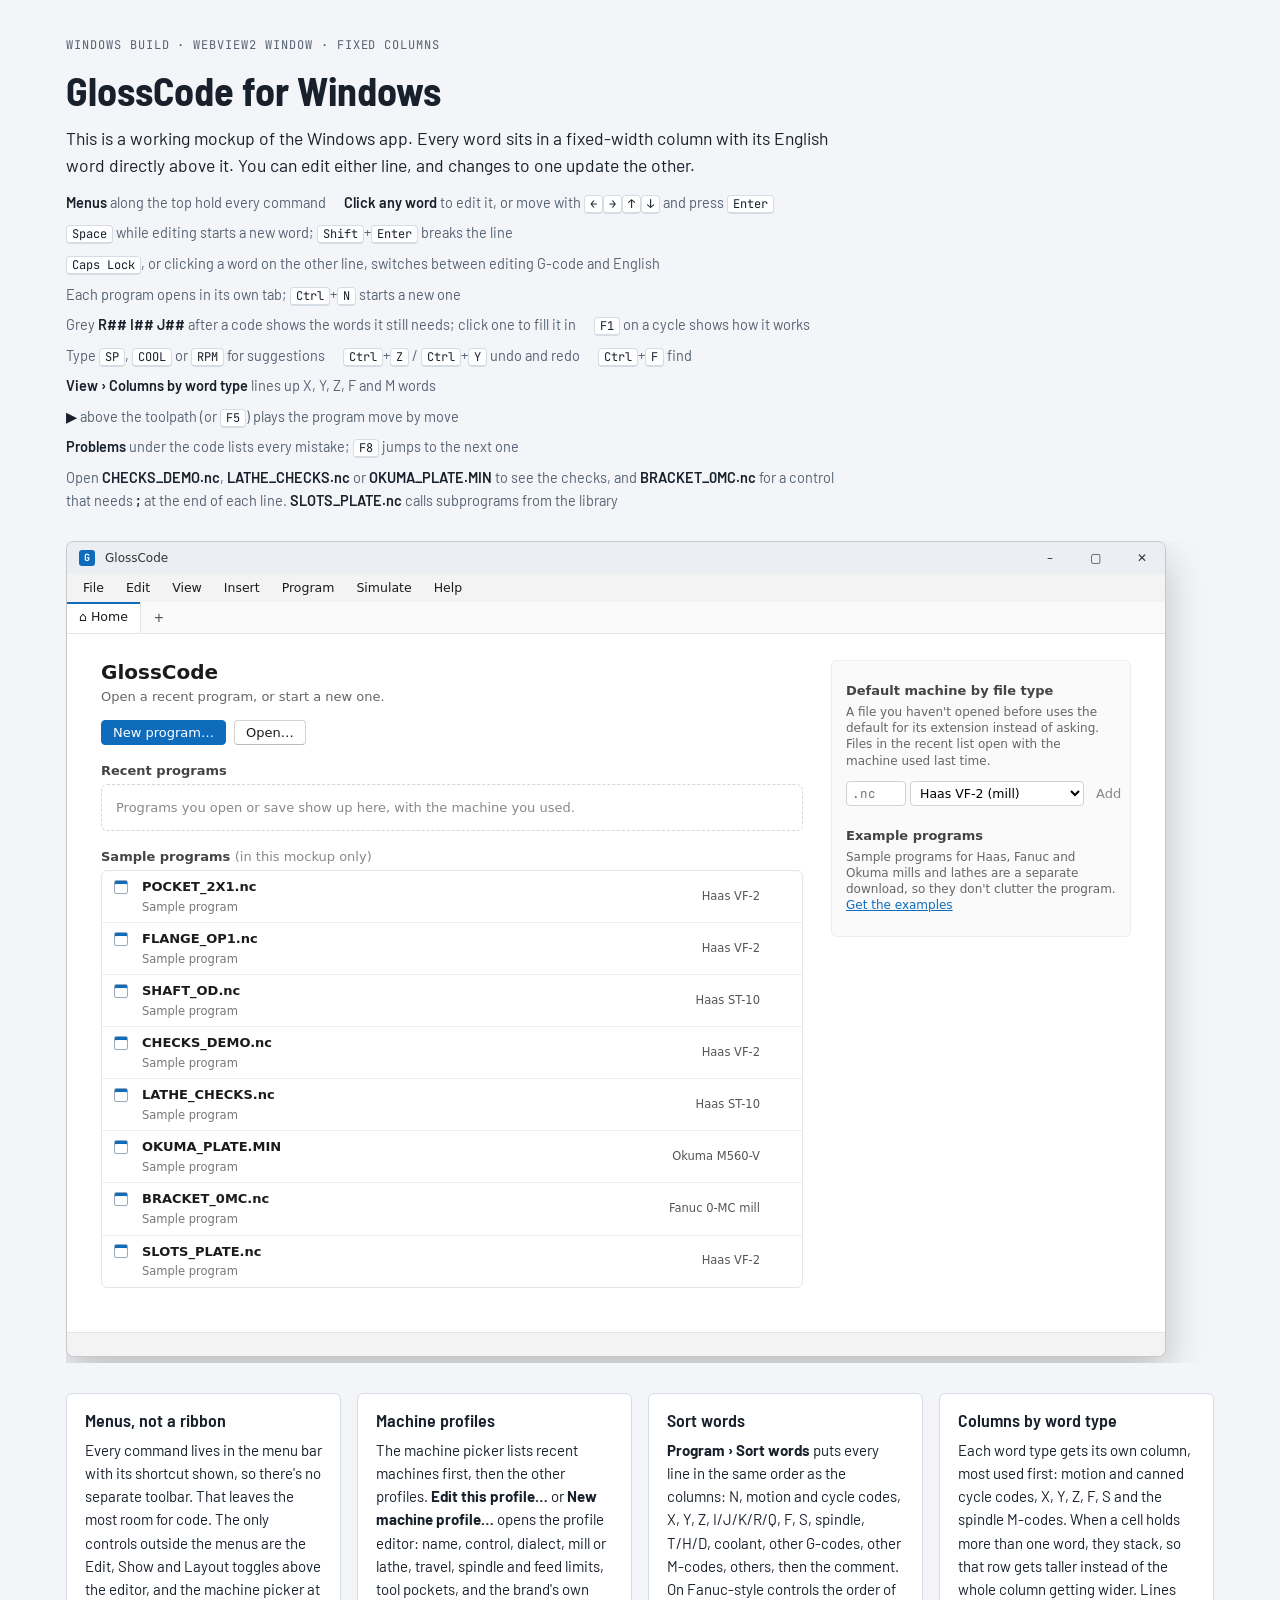
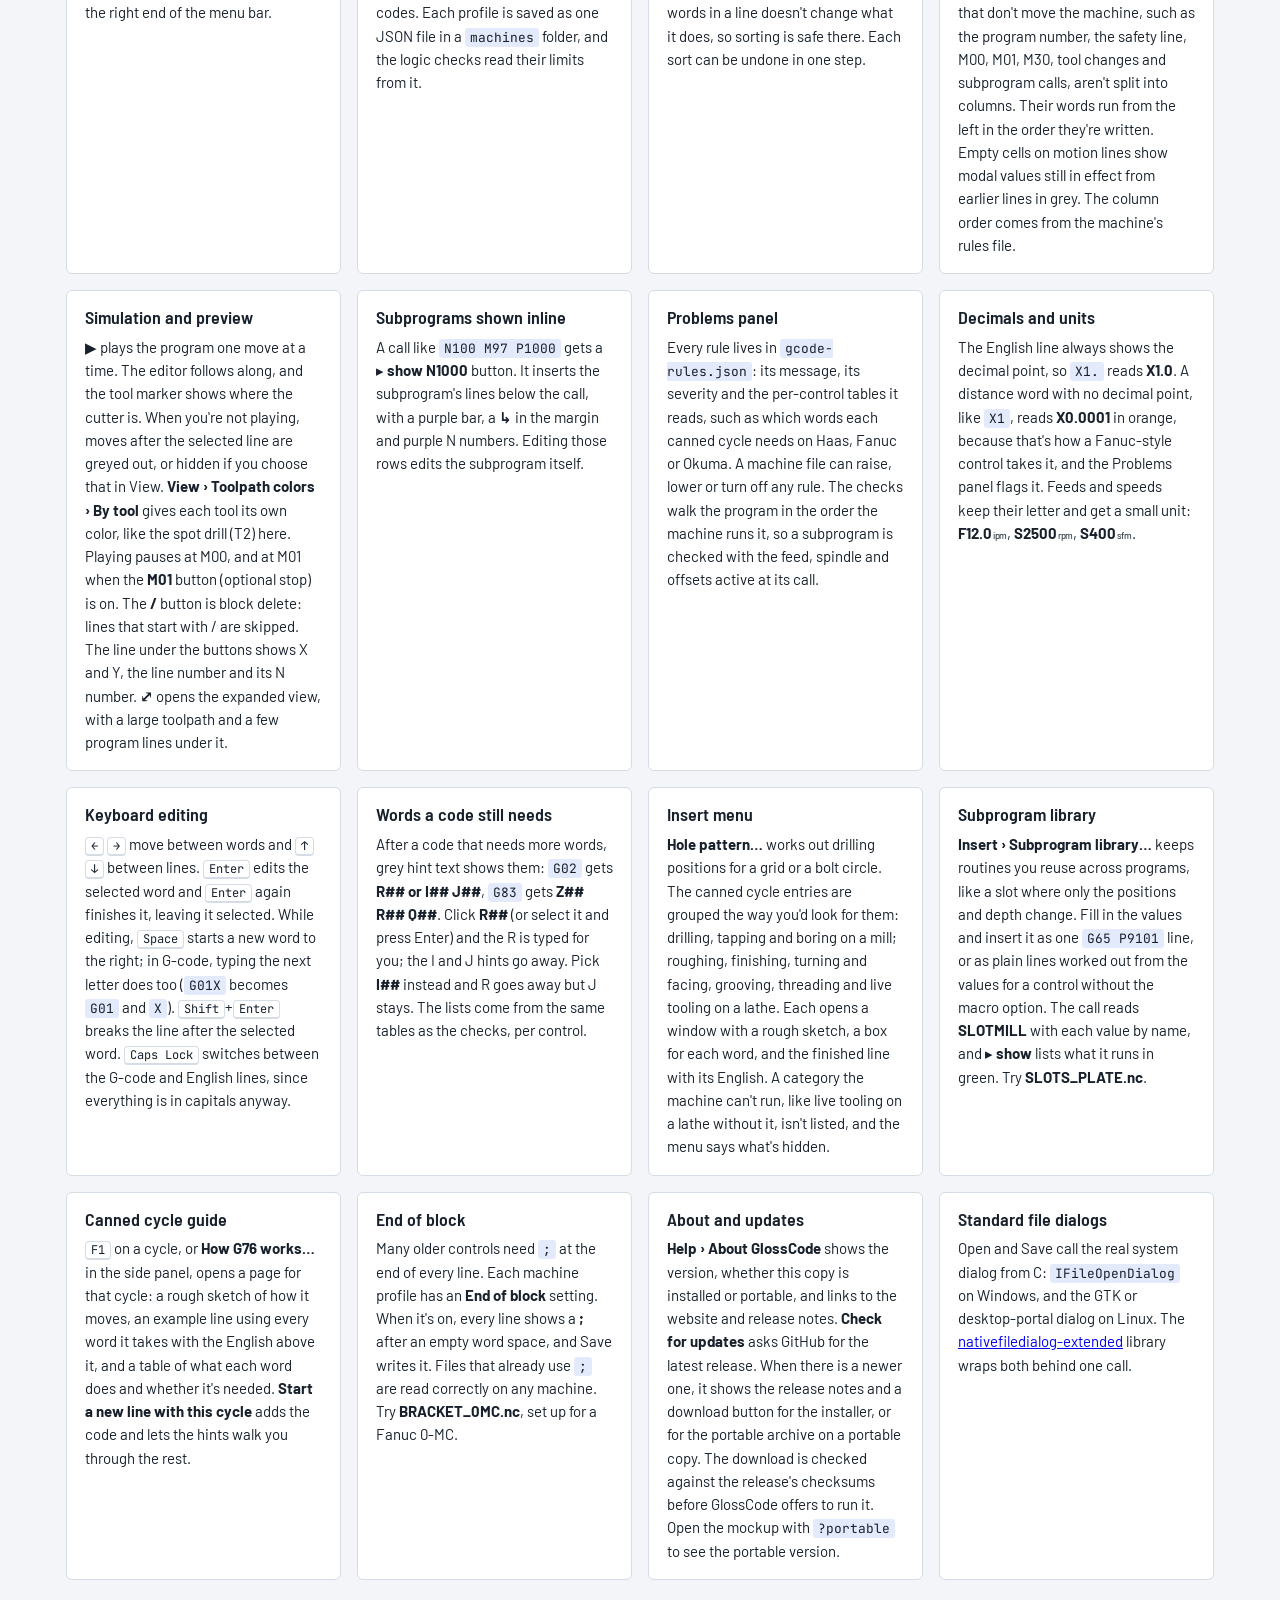
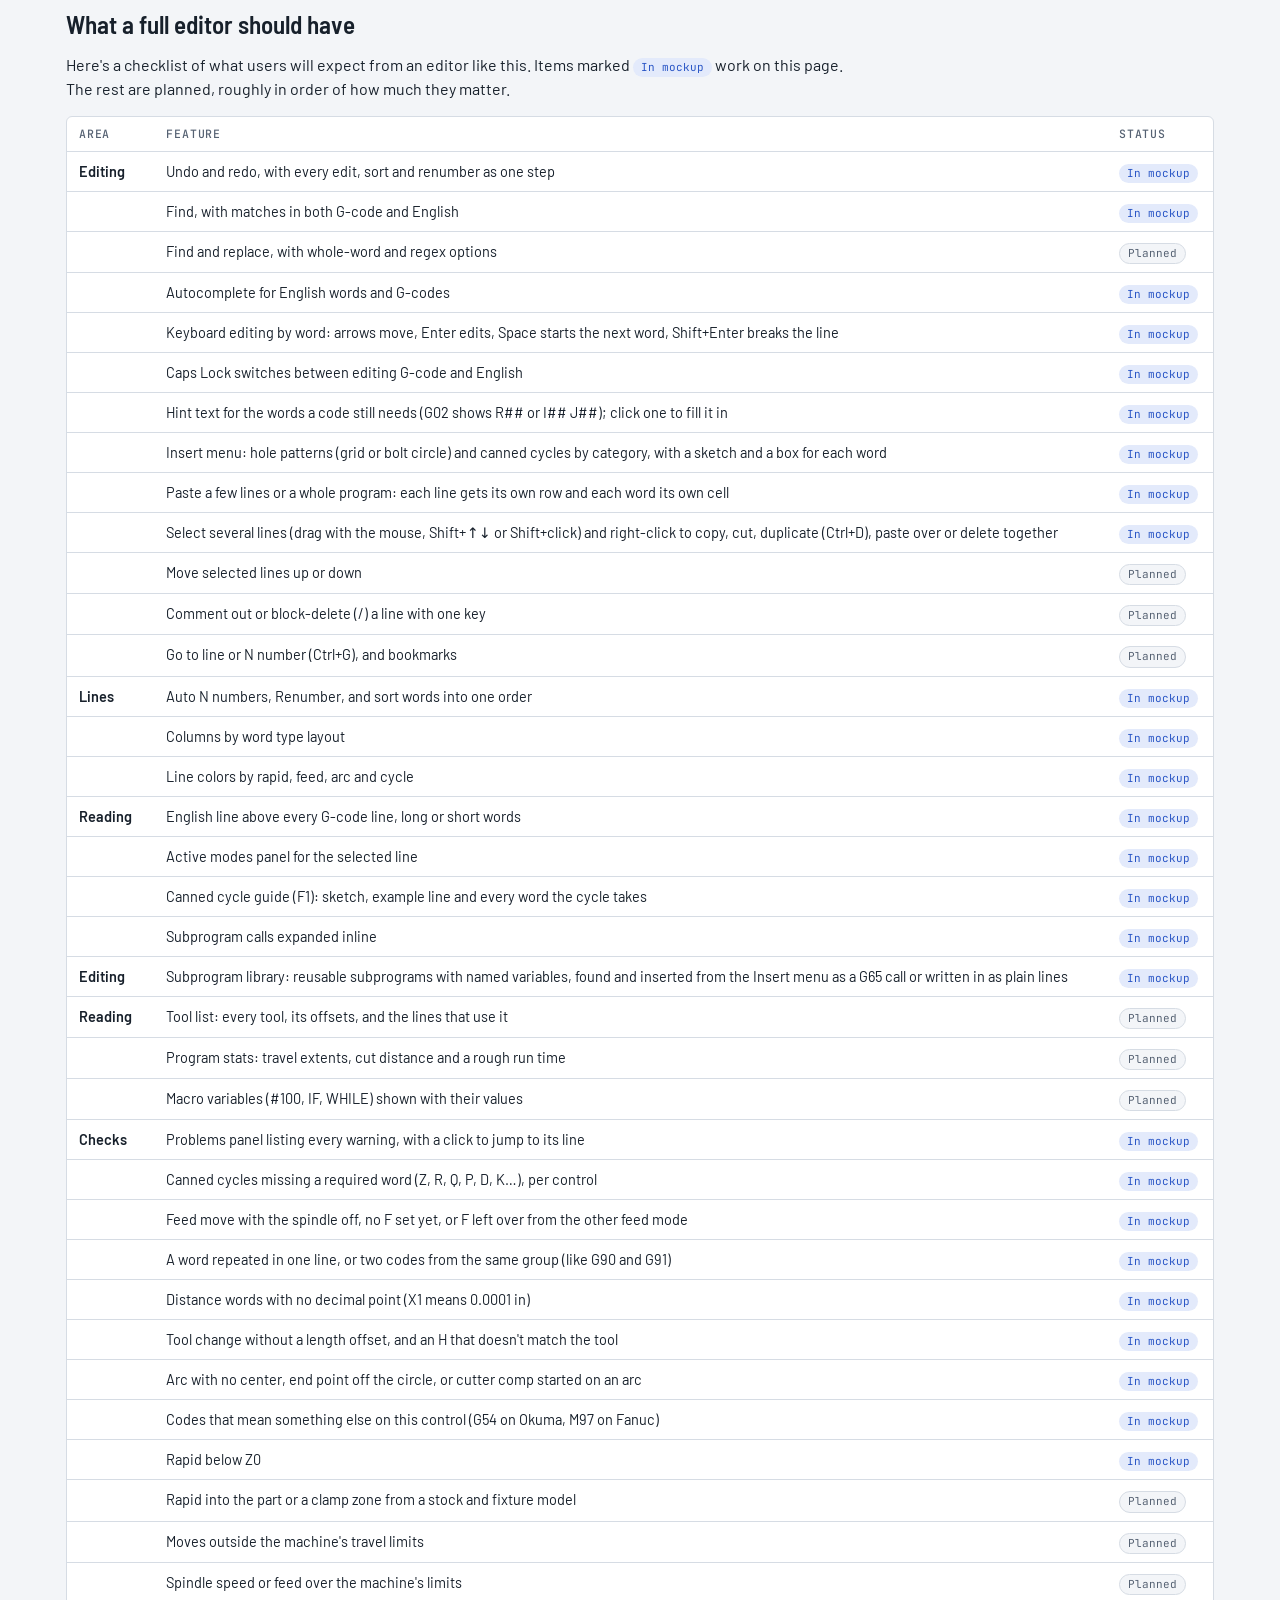
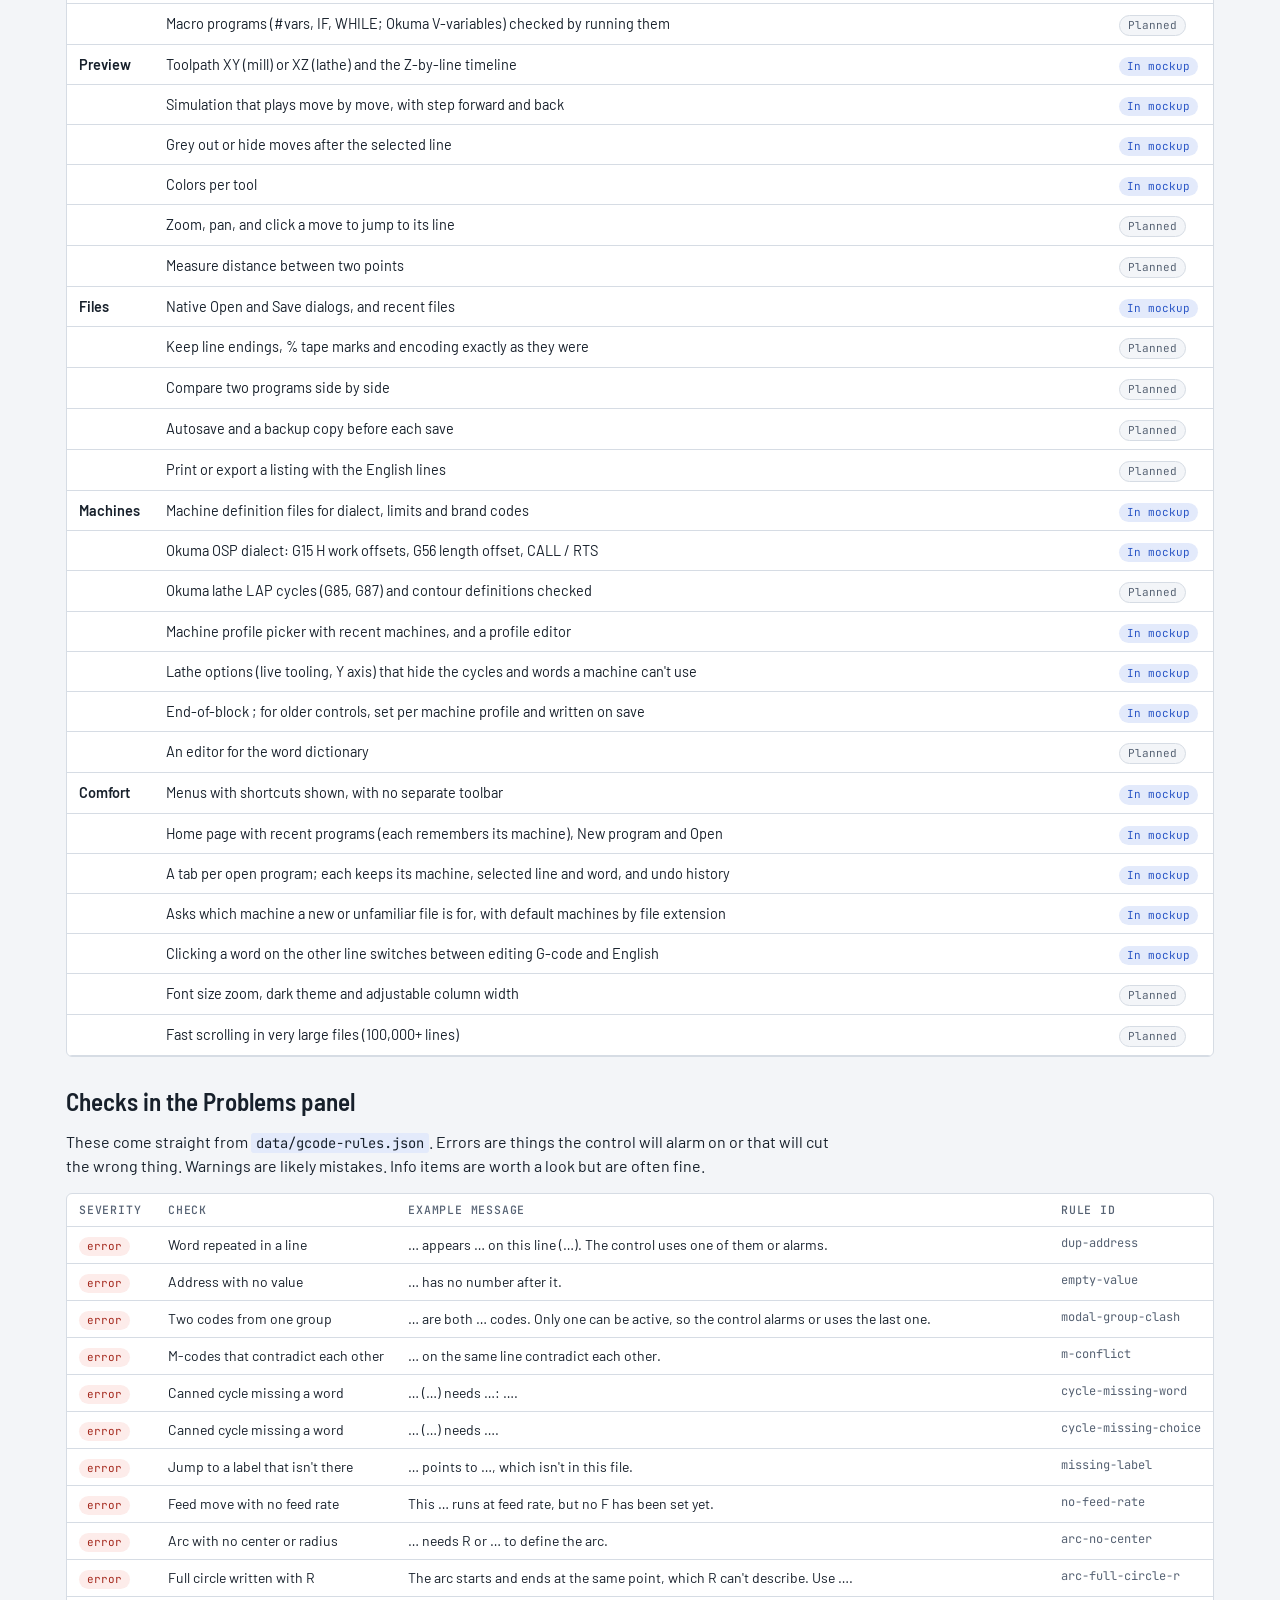
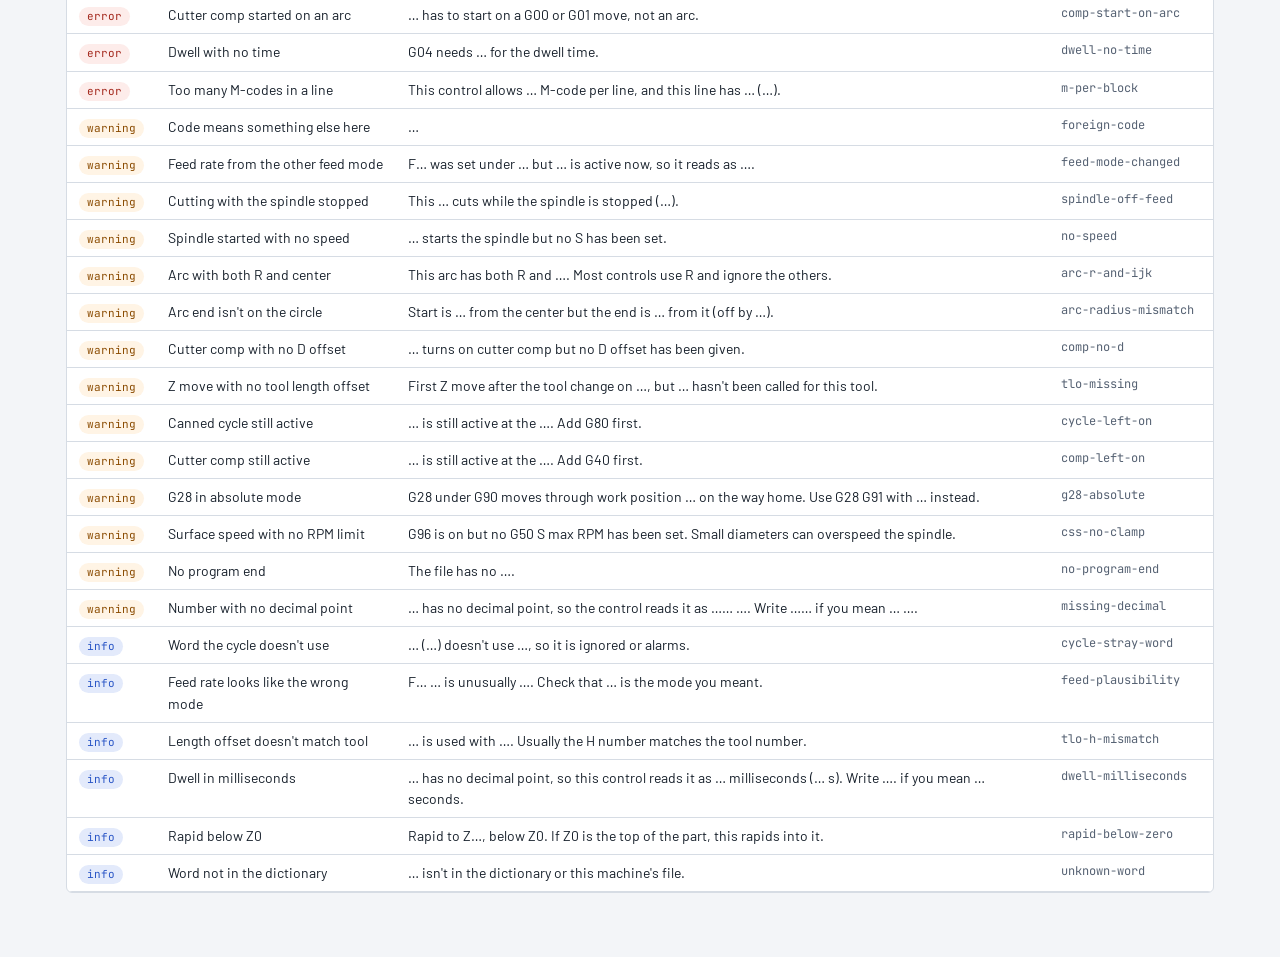
==== commit 62e1ab7b: "Merge pull request #30 from one-moment-please/claude/project-thread-0nva3n Ask to locate or remove a" ====
--- a/docs/mockup/index.html
+++ b/docs/mockup/index.html
@@ -140,9 +140,6 @@
 .panel{display:flex;flex-direction:column;border-bottom:1px solid #e5e5e5;padding:8px 10px;gap:6px}
 .panel .h{font-size:11.5px;font-weight:600;color:#444;display:flex;justify-content:space-between}
 .panel .h span{font-weight:400;color:#888}
-.panel .h #tlh{font-weight:600;color:#444;display:flex;gap:6px;min-width:0;white-space:nowrap;overflow:hidden}
-.panel .h #tlh span{overflow:hidden;text-overflow:ellipsis}
-.tlmode{font:11px var(--w-ui);border:1px solid #d1d1d1;border-radius:3px;padding:0 2px;background:#fff;color:#333;height:18px}
 .panel > svg{background:#fff;border:1px solid #e5e5e5;border-radius:4px;display:block;width:100%}
 .info{font-size:12px;color:#333;display:flex;flex-direction:column;gap:5px}
 .info .k{font:700 12px var(--w-mono);color:#0f6cbd}
@@ -670,7 +667,7 @@
             <div class="tleg" id="tleg"></div>
           </div>
           <div class="panel">
-            <div class="h"><span id="tlh">Z by line <span></span></span><select id="tl-mode" class="tlmode" aria-label="What the timeline shows" title="What the timeline shows"></select></div>
+            <div class="h" id="tlh">Z by line <span></span></div>
             <div class="tl" id="tl"><svg id="tlsvg" height="104"></svg><div class="tlmid"></div></div>
           </div>
           <div class="panel modes">
@@ -696,12 +693,12 @@
               <div class="pgrid">
                 <label for="pf-name">Name</label><input id="pf-name">
                 <label for="pf-control">Control</label><input id="pf-control">
-                <label for="pf-brand">Dialect</label><select id="pf-brand"><option value="haas">Haas</option><option value="fanuc">Fanuc</option><option value="okuma">Okuma OSP</option><option value="haasclassic">Haas (classic control)</option><option value="haas1995">Haas (1995 control)</option><option value="linuxcnc">LinuxCNC</option><option value="tormach">Tormach PathPilot</option><option value="grbl">GRBL</option><option value="centroid">Centroid CNC12</option><option value="mazak">Mazak EIA/ISO</option><option value="hurco">Hurco WinMax NC</option><option value="mitsubishi">Mitsubishi M800/M80</option><option value="siemensiso">Siemens ISO mode</option><option value="hypertherm">Hypertherm Phoenix / EDGE Connect</option></select>
-                <label for="pf-type">Machine type</label><select id="pf-type"><option value="mill">Mill</option><option value="lathe">Lathe</option><option value="plasma">Plasma</option></select>
+                <label for="pf-brand">Dialect</label><select id="pf-brand"><option value="haas">Haas</option><option value="fanuc">Fanuc</option><option value="okuma">Okuma OSP</option><option value="haas1995">Haas (1995 control)</option></select>
+                <label for="pf-type">Machine type</label><select id="pf-type"><option value="mill">Mill</option><option value="lathe">Lathe</option></select>
                 <label>Travel (in)</label><span class="trio"><span>X</span><input id="pf-x" inputmode="decimal"><span>Y</span><input id="pf-y" inputmode="decimal"><span>Z</span><input id="pf-z" inputmode="decimal"></span>
-                <label for="pf-rpm" class="spinrow">Max spindle</label><span class="unit spinrow"><input id="pf-rpm" inputmode="numeric"><small>rpm</small></span>
+                <label for="pf-rpm">Max spindle</label><span class="unit"><input id="pf-rpm" inputmode="numeric"><small>rpm</small></span>
                 <label for="pf-feed">Max feed</label><span class="unit"><input id="pf-feed" inputmode="decimal"><small>in/min</small></span>
-                <label for="pf-tools" class="spinrow">Tool pockets</label><input id="pf-tools" class="spinrow" inputmode="numeric">
+                <label for="pf-tools">Tool pockets</label><input id="pf-tools" inputmode="numeric">
                 <label for="pf-eob">End of block</label><label class="chk"><input type="checkbox" id="pf-eob"> Every line ends with <b>;</b> (most older controls need this)</label>
                 <label for="pf-macro">Macro option</label><label class="chk"><input type="checkbox" id="pf-macro"> Custom macro (G65 calls, #variables)</label>
                 <label id="pf-optl">Lathe options</label><span id="pf-opts" class="lopts"><label class="chk"><input type="checkbox" id="pf-live"> Live tooling (C axis)</label><label class="chk"><input type="checkbox" id="pf-yax"> Y axis</label></span>
@@ -942,8 +939,8 @@
 </div>
 
 <script>
-const DICT = {"about":"Starter dictionary for the interleaved English line. Each G-code word gets one English word: subject first, then action (SPINFWD, COOLON). Values carry their unit as a prefix (RPM600, IPM25). 'long' is the default style; 'short' is the compact style. A code whose meaning differs between machine types has 'mill' and 'lathe' entries. Machine definition files can override any entry. machineOverrides keys are a brand ('haas') or a brand and machine type ('okuma.mill'); the more specific key wins.","version":1,"codes":{"G00":{"long":"RAPID","short":"RPD","desc":"Rapid move"},"G01":{"long":"LINEAR","short":"LIN","desc":"Straight move at feed rate"},"G02":{"long":"ARCCW","short":"ACW","desc":"Clockwise arc"},"G03":{"long":"ARCCCW","short":"ACCW","desc":"Counterclockwise arc"},"G04":{"long":"DWELL","short":"DWL","desc":"Pause for a set time"},"G17":{"long":"PLANEXY","short":"PXY","desc":"Arcs in the XY plane"},"G18":{"long":"PLANEXZ","short":"PXZ","desc":"Arcs in the XZ plane"},"G19":{"long":"PLANEYZ","short":"PYZ","desc":"Arcs in the YZ plane"},"G20":{"long":"INCH","short":"IN","desc":"Inch units"},"G21":{"long":"METRIC","short":"MM","desc":"Millimeter units"},"G28":{"long":"HOMEREF","short":"HOME","desc":"Return to machine home"},"G30":{"long":"HOME2","short":"HOM2","desc":"Return to a second reference point"},"G32":{"lathe":{"long":"THDCUT","short":"THC","desc":"Single thread cut"}},"G40":{"long":"COMPOFF","short":"CCOFF","desc":"Cutter compensation off"},"G41":{"long":"COMPLEFT","short":"CCL","desc":"Cutter compensation left"},"G42":{"long":"COMPRGHT","short":"CCR","desc":"Cutter compensation right"},"G43":{"long":"TLENON","short":"TLON","desc":"Tool length offset on"},"G49":{"long":"TLENOFF","short":"TLOFF","desc":"Tool length offset off"},"G50":{"mill":{"long":"SCALEOFF","short":"SCLOFF","desc":"Scaling off"},"lathe":{"long":"MAXRPM","short":"SMAX","desc":"Clamp spindle to a max RPM"}},"G53":{"long":"MACHCRD","short":"MCS","desc":"Move in machine coordinates"},"G54":{"long":"WORK1","short":"W1","desc":"Work offset 1"},"G55":{"long":"WORK2","short":"W2","desc":"Work offset 2"},"G56":{"long":"WORK3","short":"W3","desc":"Work offset 3"},"G57":{"long":"WORK4","short":"W4","desc":"Work offset 4"},"G58":{"long":"WORK5","short":"W5","desc":"Work offset 5"},"G59":{"long":"WORK6","short":"W6","desc":"Work offset 6"},"G65":{"long":"MACRO","short":"MAC","desc":"Call a macro subprogram, passing values to it"},"G70":{"lathe":{"long":"FINCYC","short":"FIN","desc":"Finishing cycle"}},"G71":{"lathe":{"long":"RUFCYC","short":"RUF","desc":"OD/ID roughing cycle"}},"G72":{"lathe":{"long":"FACERUF","short":"FRUF","desc":"Face roughing cycle"}},"G73":{"mill":{"long":"PECKHS","short":"PKHS","desc":"High-speed peck drilling cycle"},"lathe":{"long":"PATHRUF","short":"PRUF","desc":"Irregular-path roughing cycle"}},"G74":{"mill":{"long":"TAPLEFT","short":"LTAP","desc":"Left-hand (reverse) tapping cycle"},"lathe":{"long":"FACEGRV","short":"FGRV","desc":"Face grooving or peck drilling cycle"}},"G75":{"lathe":{"long":"GROOVE","short":"GRV","desc":"OD/ID grooving cycle"}},"G76":{"mill":{"long":"FINBORE","short":"FBOR","desc":"Fine boring cycle"},"lathe":{"long":"THREAD","short":"THD","desc":"Threading cycle"}},"G80":{"long":"CYCOFF","short":"CYOFF","desc":"Cancel canned cycle"},"G81":{"long":"DRILL","short":"DRL","desc":"Drilling cycle"},"G82":{"long":"SPOTDWL","short":"SPDW","desc":"Spot drill cycle with dwell"},"G83":{"long":"PECKDRL","short":"PCK","desc":"Peck drilling cycle"},"G84":{"long":"TAP","short":"TAP","desc":"Tapping cycle"},"G85":{"long":"BORE","short":"BOR","desc":"Boring cycle, feed out"},"G86":{"long":"BORESTOP","short":"BORS","desc":"Boring cycle, spindle stop and rapid out"},"G89":{"long":"BOREDWL","short":"BORD","desc":"Boring cycle with dwell"},"G90":{"mill":{"long":"ABS","short":"ABS","desc":"Absolute positions"},"lathe":{"long":"TURNCYC","short":"TCY","desc":"OD/ID turning cycle"}},"G91":{"long":"INCR","short":"INC","desc":"Incremental positions"},"G92":{"lathe":{"long":"THDCYC","short":"TCYC","desc":"Threading cycle"}},"G94":{"mill":{"long":"FEEDMIN","short":"FPM","desc":"Feed per minute"},"lathe":{"long":"FACECYC","short":"FCY","desc":"End facing cycle"}},"G95":{"long":"FEEDREV","short":"FPR","desc":"Feed per revolution"},"G96":{"long":"MODESFM","short":"CSS","desc":"Constant surface speed"},"G97":{"long":"MODERPM","short":"RPM","desc":"Constant RPM"},"G98":{"mill":{"long":"RETINIT","short":"RINI","desc":"Cycle returns to initial Z"},"lathe":{"long":"FEEDMIN","short":"FPM","desc":"Feed per minute"}},"G99":{"mill":{"long":"RETRPLN","short":"RRPL","desc":"Cycle returns to R plane"},"lathe":{"long":"FEEDREV","short":"FPR","desc":"Feed per revolution"}},"M00":{"long":"STOP","short":"STP","desc":"Program stop"},"M01":{"long":"OPTSTOP","short":"OSTP","desc":"Optional stop"},"/":{"long":"BLKDEL","short":"BDEL","desc":"Block delete: the control skips this line while Block Delete is on"},"M02":{"long":"PRGEND","short":"PEND","desc":"End program"},"M03":{"long":"SPINFWD","short":"SFWD","desc":"Spindle on, forward (CW)"},"M04":{"long":"SPINREV","short":"SREV","desc":"Spindle on, reverse (CCW)"},"M05":{"long":"SPINOFF","short":"SOFF","desc":"Spindle off"},"M06":{"long":"TOOLCHG","short":"TCHG","desc":"Tool change"},"M08":{"long":"COOLON","short":"CON","desc":"Flood coolant on"},"M09":{"long":"COOLOFF","short":"COFF","desc":"Coolant off"},"M30":{"long":"ENDRESET","short":"END","desc":"End program and rewind"},"M98":{"long":"SUBCALL","short":"SUB","desc":"Call subprogram"},"M99":{"long":"SUBRET","short":"RET","desc":"Return from subprogram"}},"address":{"N":{"long":"SEQ","short":"N","desc":"Sequence number"},"O":{"long":"PROG","short":"O","desc":"Program number"},"T":{"long":"TOOL","short":"T","desc":"Tool number"},"H":{"long":"LOFS","short":"H","desc":"Tool length offset number"},"D":{"long":"DOFS","short":"D","desc":"Tool diameter offset number","plasma":{"long":"KERF","short":"KRF","desc":"Kerf compensation offset"}},"X":{"abs":{"long":"X","short":"X"},"inc":{"long":"INCX","short":"iX"}},"Y":{"abs":{"long":"Y","short":"Y"},"inc":{"long":"INCY","short":"iY"}},"Z":{"abs":{"long":"Z","short":"Z"},"inc":{"long":"INCZ","short":"iZ"}},"U":{"lathe":{"long":"INCX","short":"iX","desc":"Incremental X (lathe)"}},"W":{"lathe":{"long":"INCZ","short":"iZ","desc":"Incremental Z (lathe)"}},"I":{"long":"ARCI","short":"I","desc":"Arc center offset in X"},"J":{"long":"ARCJ","short":"J","desc":"Arc center offset in Y"},"K":{"long":"ARCK","short":"K","desc":"Arc center offset in Z"},"R":{"arc":{"long":"RAD","short":"R"},"cycle":{"long":"RPLN","short":"R"}},"Q":{"long":"PECK","short":"Q","desc":"Peck depth"},"P":{"dwell":{"long":"SEC","short":"P"},"sub":{"long":"PROG","short":"P"}},"F":{"perMin":{"inch":"IPM","mm":"MMPM"},"perRev":{"inch":"IPR","mm":"MMPR"}},"S":{"rpm":{"long":"RPM","short":"RPM"},"css":{"inch":"SFM","mm":"SMM"}}},"machineOverrides":{"siemensiso":{"G290":{"long":"SIEMENS","short":"SIEM","desc":"Switch to Siemens language mode (alone on its line)"},"G291":{"long":"ISOMODE","short":"ISO","desc":"Switch to ISO (Fanuc-style) mode (alone on its line)"},"M29":{"long":"SPINAXIS","short":"SAX","desc":"Spindle in axis mode for rigid tapping (Siemens ISO)"}},"mitsubishi.mill":{"G12":{"long":"CIRCCW","short":"CCW","desc":"Circular cutting, clockwise (Mitsubishi)"},"G13":{"long":"CIRCCCW","short":"CCCW","desc":"Circular cutting, counterclockwise (Mitsubishi)"},"G75":{"long":"CIRCCYC","short":"CCYC","desc":"Circle cutting cycle (Mitsubishi)"},"G34":{"long":"BOLTCIRC","short":"BOLT","desc":"Bolt hole circle pattern (Mitsubishi)"},"G35":{"long":"LINEPAT","short":"LPAT","desc":"Holes on a line, pattern cycle (Mitsubishi)"},"G36":{"long":"ARCPAT","short":"APAT","desc":"Holes on an arc, pattern cycle (Mitsubishi)"},"G187":{"long":"THDMILL","short":"THML","desc":"Thread milling cycle (Mitsubishi)"}},"hurco.mill":{"M05":{"long":"SPINOFF","short":"SOFF","desc":"Spindle stop; also turns the coolant off (Hurco)"},"M07":{"long":"MISTON","short":"MON","desc":"Mist coolant on"},"M10":{"long":"COOLBOTH","short":"CBTH","desc":"Mist and flood coolant on (Hurco)"},"M12":{"long":"CCLAMP","short":"CCLP","desc":"Rotary axis clamp (Hurco)"},"M13":{"long":"CUNCLAMP","short":"CUNC","desc":"Rotary axis unclamp (Hurco)"},"M21":{"long":"LUBE","short":"LUBE","desc":"Lubrication cycle (Hurco)"},"M25":{"long":"ZTCHT","short":"ZTC","desc":"Move Z to tool-change height (Hurco)"}},"mazak.mill":{"G75":{"long":"BORECYC","short":"BOR1","desc":"Boring cycle (Mazak)"},"G77":{"long":"BACKSPOT","short":"BKSF","desc":"Back spot facing cycle (Mazak)"},"G78":{"long":"BORECYC2","short":"BOR2","desc":"Boring cycle (Mazak)"},"G79":{"long":"BORECYC3","short":"BOR3","desc":"Boring cycle (Mazak)"},"G85":{"long":"REAM","short":"REAM","desc":"Reaming cycle (Mazak)"},"G87":{"long":"BACKBORE","short":"BKBR","desc":"Back boring cycle"},"G88":{"long":"BOREDWST","short":"BRDS","desc":"Boring cycle, dwell, spindle stop"},"M07":{"long":"MISTON","short":"MON","desc":"Mist coolant on"},"M09":{"long":"COOLOFF","short":"COFF","desc":"All coolant and air off (Mazak)"},"M10":{"long":"TOOLCLMP","short":"TCLP","desc":"Spindle tool clamp (Mazak)"},"M11":{"long":"TOOLUNCL","short":"TUNC","desc":"Spindle tool unclamp (Mazak)"},"M19":{"long":"SPINORNT","short":"ORNT","desc":"Orient the spindle"},"M48":{"long":"OVRON","short":"OVON","desc":"Overrides on"},"M49":{"long":"OVROFF","short":"OVOF","desc":"Overrides off"},"M50":{"long":"AIRBLAST","short":"AIR","desc":"Air blast on (Mazak)"},"M51":{"long":"TSCON","short":"TSC","desc":"Through-spindle coolant on (Mazak)"},"M52":{"long":"TAPCOOL","short":"TCOL","desc":"Tapping coolant on (Mazak)"}},"haasclassic.mill":{"G87":{"long":"BOREJOG","short":"BRJG","desc":"Bore, stop the spindle, jog out by hand"},"G88":{"long":"BOREDJOG","short":"BRDJ","desc":"Bore, dwell, stop the spindle, jog out by hand"}},"fanuc.lathe":{"G68":{"long":"MIRTUR","short":"MIRT","desc":"Mirror image for the opposite turret (Fanuc lathe)"},"G69":{"long":"MIRTUROFF","short":"MIRTOF","desc":"Turret mirror image off (Fanuc lathe)"}},"centroid.mill":{"M02":{"long":"RESTART","short":"RSTRT","desc":"End and restart the program (homes Z, waits for Cycle Start)"},"M30":{"long":"CUSTOM30","short":"M30","desc":"Custom M code: does nothing unless the machine defines it"},"M10":{"long":"CLAMP","short":"CLMP","desc":"Clamp (machine-defined output)"},"M11":{"long":"UNCLAMP","short":"UCLMP","desc":"Unclamp (machine-defined output)"},"M17":{"long":"PREPTC","short":"PTC","desc":"Prepare for a tool change"},"M19":{"long":"SPINORNT","short":"ORNT","desc":"Orient the spindle"},"M25":{"long":"ZHOME","short":"ZHOM","desc":"Move Z to its home position"},"M39":{"long":"AIRDRILL","short":"ADRL","desc":"Air drill"},"M41":{"long":"GEAR1","short":"GR1","desc":"Spindle gear range 1"},"M42":{"long":"GEAR2","short":"GR2","desc":"Spindle gear range 2"},"M43":{"long":"GEAR3","short":"GR3","desc":"Spindle gear range 3"},"M91":{"long":"HOMEMIN","short":"HMIN","desc":"Home an axis to its minus limit"},"M92":{"long":"HOMEPLUS","short":"HPLS","desc":"Home an axis to its plus limit"},"M93":{"long":"MTRPWR","short":"MPWR","desc":"Release motor power"},"M94":{"long":"PLCON","short":"PLON","desc":"Turn a PLC bit on"},"M95":{"long":"PLCOFF","short":"PLOF","desc":"Turn a PLC bit off"},"M100":{"long":"WAITOFF","short":"WOFF","desc":"Wait for a PLC bit to go off"},"M101":{"long":"WAITON","short":"WON","desc":"Wait for a PLC bit to go on"},"G09":{"long":"EXSTOP1","short":"EXS1","desc":"Exact stop for this line (same as G04 P0.01)"},"G10":{"long":"DATASET","short":"DSET","desc":"Set offsets or cycle settings from the program"},"G22":{"long":"LIMON","short":"LMON","desc":"Software travel envelope on"},"G23":{"long":"LIMOFF","short":"LMOF","desc":"Software travel envelope off"},"G51":{"long":"SCALEON","short":"SCLON","desc":"Scaling or mirror on"},"G52":{"long":"LOCALCRD","short":"LCS","desc":"Local coordinate shift"},"G61":{"long":"EXSTOP","short":"EXS","desc":"Exact stop mode"},"G64":{"long":"CUTMODE","short":"CUTM","desc":"Cutting mode (smoothing)"},"G68":{"long":"ROTON","short":"ROTON","desc":"Coordinate rotation on"},"G69":{"long":"ROTOFF","short":"ROTOF","desc":"Coordinate rotation off"},"G93":{"long":"INVTIME","short":"INVT","desc":"Inverse time feed"},"G94":{"long":"INVTOFF","short":"FPM","desc":"Inverse time off: feed per minute"}},"centroid.lathe":{"M02":{"long":"RESTART","short":"RSTRT","desc":"End and restart the program (waits for Cycle Start)"},"M30":{"long":"CUSTOM30","short":"M30","desc":"Custom M code: does nothing unless the machine defines it"},"M19":{"long":"SPINORNT","short":"ORNT","desc":"Orient the spindle"},"M29":{"long":"RIGIDTAP","short":"RTAP","desc":"Rigid tapping mode"},"M41":{"long":"GEAR1","short":"GR1","desc":"Spindle gear range 1"},"M42":{"long":"GEAR2","short":"GR2","desc":"Spindle gear range 2"},"M43":{"long":"GEAR3","short":"GR3","desc":"Spindle gear range 3"},"M50":{"long":"CAXON","short":"CAON","desc":"C axis on"},"M51":{"long":"CAXOFF","short":"CAOF","desc":"C axis off"},"M91":{"long":"HOMEMIN","short":"HMIN","desc":"Home an axis to its minus limit"},"M92":{"long":"HOMEPLUS","short":"HPLS","desc":"Home an axis to its plus limit"},"M94":{"long":"PLCON","short":"PLON","desc":"Turn a PLC bit on"},"M95":{"long":"PLCOFF","short":"PLOF","desc":"Turn a PLC bit off"},"G10":{"long":"DATASET","short":"DSET","desc":"Set offsets from the program"},"G22":{"long":"LIMON","short":"LMON","desc":"Software travel envelope on"},"G23":{"long":"LIMOFF","short":"LMOF","desc":"Software travel envelope off"},"G52":{"long":"LOCALCRD","short":"LCS","desc":"Local coordinate shift"},"G61":{"long":"EXSTOP","short":"EXS","desc":"Exact stop mode"},"G64":{"long":"CUTMODE","short":"CUTM","desc":"Cutting mode (smoothing)"}},"linuxcnc.lathe":{"G90":{"long":"ABS","short":"ABS","desc":"Absolute positions"},"G91":{"long":"INCR","short":"INC","desc":"Incremental positions"},"G92":{"long":"COORDSET","short":"CSET","desc":"Shift the coordinates so the current point reads as given"},"G94":{"long":"FEEDMIN","short":"FPM","desc":"Feed per minute"},"G95":{"long":"FEEDREV","short":"FPR","desc":"Feed per revolution"},"G98":{"long":"RETINIT","short":"RINI","desc":"Cycle returns to the start level"},"G99":{"long":"RETRPLN","short":"RRPL","desc":"Cycle returns to R"},"G70":{"long":"FINPROF","short":"FPRF","desc":"Finish the profile in an O-subroutine"},"G71":{"long":"RUFPROFZ","short":"RPZ","desc":"Rough the profile along Z"},"G72":{"long":"RUFPROFX","short":"RPX","desc":"Rough the profile on the face"},"G76":{"long":"THREAD","short":"THD","desc":"Threading cycle"}},"tormach.mill":{"G47":{"long":"ENGRAVE","short":"ENGR","desc":"Engrave text or a serial number (Z depth, R retract, P and Q size, D digits)"},"G37":{"long":"TOOLMEAS","short":"TLMS","desc":"Measure the tool length automatically with the tool setter"},"G88":{"long":"BOREJOG","short":"BRJG","desc":"Boring cycle, dwell, spindle stop, jog out by hand"}},"hurco.lathe":{"G07":{"long":"RADMODE","short":"RAD","desc":"X is a radius (Hurco)"},"G08":{"long":"DIAMODE","short":"DIA","desc":"X is a diameter, the default (Hurco)"},"G77":{"long":"TURNCYC","short":"TCY","desc":"OD/ID turning cycle"},"G78":{"long":"THDCYC","short":"TCYC","desc":"Threading cycle"},"G79":{"long":"FACECYC","short":"FCY","desc":"End facing cycle"},"G90":{"long":"ABS","short":"ABS","desc":"Absolute positions"},"G91":{"long":"INCR","short":"INC","desc":"Incremental positions"},"G92":{"long":"COORDSET","short":"CSET","desc":"Set coordinates or the maximum spindle speed; also a threading cycle, like G78"},"G94":{"long":"FEEDMIN","short":"FPM","desc":"Feed per minute"},"G95":{"long":"FEEDREV","short":"FPR","desc":"Feed per revolution"},"G98":{"long":"RETINIT","short":"RINI","desc":"Cycle returns to the start level"},"G99":{"long":"RETRPLN","short":"RRPL","desc":"Cycle returns to the retract level"},"M12":{"long":"TURRETREV","short":"TREV","desc":"Index the turret in reverse (Hurco default)"},"M13":{"long":"TURRETFWD","short":"TFWD","desc":"Index the turret forward (Hurco default)"},"M33":{"long":"LIVEFWD","short":"LFWD","desc":"Live tool forward (Hurco default)"},"M34":{"long":"LIVEREV","short":"LREV","desc":"Live tool reverse (Hurco default)"},"M35":{"long":"LIVEOFF","short":"LOFF","desc":"Live tool stop (Hurco default)"},"M68":{"long":"CHUCKCLS","short":"CHCL","desc":"Close the chuck (Hurco default)"},"M69":{"long":"CHUCKOPN","short":"CHOP","desc":"Open the chuck (Hurco default)"},"M78":{"long":"QUILLFWD","short":"QFWD","desc":"Tailstock quill forward (Hurco default)"},"M79":{"long":"QUILLREV","short":"QREV","desc":"Tailstock quill back (Hurco default)"},"M130":{"long":"TURNMODE","short":"TURN","desc":"Turning mode (Hurco default)"},"M131":{"long":"MILLMODE","short":"MILL","desc":"Milling mode (Hurco default)"}},"siemensiso.lathe":{"G33":{"long":"THREAD","short":"THD","desc":"Thread cutting (system B)"},"G34":{"long":"THDVAR","short":"THDV","desc":"Thread cutting with a variable lead"},"G35":{"long":"THDARCCW","short":"THCW","desc":"Convex thread, clockwise arc"},"G36":{"long":"THDARCCC","short":"THCC","desc":"Convex thread, counterclockwise arc"},"G68":{"long":"DBLTURON","short":"DTON","desc":"Double turret mirror on"},"G69":{"long":"DBLTUROF","short":"DTOF","desc":"Double turret mirror off"},"G77":{"long":"TURNCYC","short":"TCY","desc":"OD/ID turning cycle"},"G78":{"long":"THDCYC","short":"TCYC","desc":"Threading cycle"},"G79":{"long":"FACECYC","short":"FCY","desc":"End facing cycle"},"G90":{"long":"ABS","short":"ABS","desc":"Absolute positions"},"G91":{"long":"INCR","short":"INC","desc":"Incremental positions"},"G92":{"long":"COORDSET","short":"CSET","desc":"Set coordinates or the maximum spindle speed (system B)"},"G94":{"long":"FEEDMIN","short":"FPM","desc":"Feed per minute"},"G95":{"long":"FEEDREV","short":"FPR","desc":"Feed per revolution"},"G98":{"long":"RETINIT","short":"RINI","desc":"Cycle returns to the start level"},"G99":{"long":"RETRPLN","short":"RRPL","desc":"Cycle returns to R"}},"tormach.plasma":{"G15":{"long":"PROBEHT","short":"PRBH","desc":"Probe for the material height (Tormach plasma)"},"G16":{"long":"PIERCE","short":"PRC","desc":"Pierce (Tormach plasma)"}},"centroid.plasma":{"M61":{"long":"PIERCE","short":"PRC","desc":"Touch off the material and pierce: the cut starts (Acorn plasma)"},"M62":{"long":"TORCHUP","short":"TUP","desc":"Torch off and raise (Acorn plasma)"},"M65":{"long":"MATERIAL","short":"MATL","desc":"Select a material profile (Acorn plasma)"}},"hypertherm.plasma":{"G08":{"long":"REPEAT","short":"RPT","desc":"Repeat"},"G43":{"long":"KERFSET","short":"KSET","desc":"Set the kerf value directly (with X)"},"G59":{"long":"SETVAR","short":"VAR","desc":"Set variables (not a work offset on Hypertherm)"},"G82":{"long":"OXYFUEL","short":"OXY","desc":"Oxyfuel mode (G82 and G83)"},"G83":{"long":"OXYFUEL","short":"OXY","desc":"Oxyfuel mode (G82 and G83)"},"G84":{"long":"PLASMA","short":"PLS","desc":"Plasma mode (G84 and G85)"},"G85":{"long":"PLASMA","short":"PLS","desc":"Plasma mode (G84 and G85)"},"G97":{"long":"LOOP","short":"LOOP","desc":"Start of a loop (G98 ends it)"},"G98":{"long":"LOOPEND","short":"LEND","desc":"End of the loop started by G97"},"M03":{"long":"CUTON","short":"CON","desc":"Cut on, when code mapping makes M03 cut on (M07 is the standard code)"},"M04":{"long":"CUTON","short":"CON","desc":"Cut on, when code mapping makes M04 cut on (M07 is the standard code)"},"M05":{"long":"CUTOFF","short":"COFF","desc":"Cut off, when code mapping makes M05 cut off (M08 is the standard code)"},"M06":{"long":"CUTOFF","short":"COFF","desc":"Cut off, when code mapping makes M06 cut off (M08 is the standard code)"},"M07":{"long":"CUTON","short":"CON","desc":"Cut on: the torch fires"},"M08":{"long":"CUTOFF","short":"COFF","desc":"Cut off: the torch stops"},"M09":{"long":"MARKON","short":"MKON","desc":"Marker on"},"M10":{"long":"MARKOFF","short":"MKOF","desc":"Marker off"},"M36":{"long":"PROCESS","short":"PROC","desc":"Select the process"},"M40":{"long":"SUBCALL","short":"SUB","desc":"Call a subroutine"},"M41":{"long":"SUBEND","short":"SEND","desc":"End of the subroutine"},"M50":{"long":"THCOFF","short":"THCF","desc":"Torch height control off"},"M51":{"long":"THCON","short":"THCN","desc":"Torch height control on"}},"tormach.lathe":{"M10":{"long":"COLLETUNC","short":"CLTU","desc":"Collet closer unclamp"},"M11":{"long":"COLLETCLP","short":"CLTC","desc":"Collet closer clamp"},"M07":{"long":"MISTON","short":"MON","desc":"Mist coolant on"},"M61":{"long":"SETTOOL","short":"STOOL","desc":"Set the current tool number without a tool change"},"M48":{"long":"OVRON","short":"OVON","desc":"Speed and feed overrides on"},"M49":{"long":"OVROFF","short":"OVOF","desc":"Speed and feed overrides off"},"G07":{"long":"DIAMODE","short":"DIA","desc":"Lathe: X is a diameter"},"G33":{"long":"SPINSYNC","short":"SYNC","desc":"Spindle-synchronized move (K is the distance per turn)"},"G90":{"long":"ABS","short":"ABS","desc":"Absolute positions"},"G91":{"long":"INCR","short":"INC","desc":"Incremental positions"},"G92":{"long":"COORDSET","short":"CSET","desc":"Shift the coordinates so the current point reads as given"},"G94":{"long":"FEEDMIN","short":"FPM","desc":"Feed per minute"},"G95":{"long":"FEEDREV","short":"FPR","desc":"Feed per revolution"},"G98":{"long":"RETINIT","short":"RINI","desc":"Cycle returns to the start level"},"G99":{"long":"RETRPLN","short":"RRPL","desc":"Cycle returns to R"},"G76":{"long":"THREAD","short":"THD","desc":"Threading cycle"},"G84":{"long":"TAPCYC","short":"TAP","desc":"Tapping cycle, floating holder; starts the spindle"}},"linuxcnc":{"G43.1":{"long":"TLENDYN","short":"TLDYN","desc":"Dynamic tool length offset from the Z word"},"G38.2":{"long":"PROBE","short":"PRB","desc":"Probe toward the work, alarm if no contact"},"M07":{"long":"MISTON","short":"MON","desc":"Mist coolant on"},"G07":{"long":"DIAMODE","short":"DIA","desc":"Lathe: X is a diameter"},"G08":{"long":"RADMODE","short":"RAD","desc":"Lathe: X is a radius"},"G10":{"long":"DATASET","short":"DSET","desc":"Set offsets or tool data from the program"},"G33":{"long":"SPINSYNC","short":"SYNC","desc":"Spindle-synchronized move (K is the distance per turn)"},"G52":{"long":"LOCALCRD","short":"LCS","desc":"Local coordinate shift"},"G61":{"long":"EXSTOP","short":"EXS","desc":"Exact path mode"},"G64":{"long":"BLEND","short":"BLND","desc":"Path blending (P is the tolerance)"},"G93":{"long":"INVTIME","short":"INVT","desc":"Inverse time feed"},"M19":{"long":"SPINORNT","short":"ORNT","desc":"Orient the spindle"},"M48":{"long":"OVRON","short":"OVON","desc":"Speed and feed overrides on"},"M49":{"long":"OVROFF","short":"OVOF","desc":"Speed and feed overrides off"},"M61":{"long":"SETTOOL","short":"STOOL","desc":"Set the current tool number without a tool change"},"M62":{"long":"OUTONSYN","short":"DOUTS","desc":"Digital output on, synced with motion"},"M63":{"long":"OUTOFSYN","short":"DOFFS","desc":"Digital output off, synced with motion"},"M64":{"long":"OUTON","short":"DOUT","desc":"Digital output on now"},"M65":{"long":"OUTOFF","short":"DOFF","desc":"Digital output off now"},"M66":{"long":"WAITIN","short":"WAIT","desc":"Wait for an input"},"M67":{"long":"AOUTSYN","short":"AOUTS","desc":"Analog output, synced with motion"},"M68":{"long":"AOUT","short":"AOUT","desc":"Analog output now"},"M70":{"long":"SAVEMODE","short":"SAVM","desc":"Save the modal state"},"M71":{"long":"FORGETMD","short":"FGTM","desc":"Discard the saved modal state"},"M72":{"long":"RESTMODE","short":"RSTM","desc":"Restore the saved modal state"},"M73":{"long":"AUTOREST","short":"ARST","desc":"Save the modal state and restore it when the subroutine returns"}},"fanuc.mill":{"G09":{"long":"EXSTOP1","short":"EXS1","desc":"Exact stop for this line only"},"G10":{"long":"DATASET","short":"DSET","desc":"Set offsets or parameters from the program"},"G15":{"long":"POLAROFF","short":"POLOF","desc":"Polar coordinates off"},"G16":{"long":"POLARON","short":"POLON","desc":"Polar coordinates on (X radius, Y angle)"},"G22":{"long":"STRKON","short":"STKON","desc":"Stored stroke check on"},"G23":{"long":"STRKOFF","short":"STKOF","desc":"Stored stroke check off"},"G27":{"long":"REFCHK","short":"RCHK","desc":"Check the return to the reference point"},"G29":{"long":"FROMREF","short":"FREF","desc":"Return from the reference point"},"G31":{"long":"SKIP","short":"SKP","desc":"Skip move: stop when the probe triggers"},"G33":{"long":"THDCUT","short":"THC","desc":"Thread cutting move"},"G44":{"long":"TLENNEG","short":"TLNEG","desc":"Tool length offset, minus direction"},"G51":{"long":"SCALEON","short":"SCLON","desc":"Scaling on"},"G52":{"long":"LOCALCRD","short":"LCS","desc":"Local coordinate shift"},"G60":{"long":"ONEDIR","short":"1DIR","desc":"Single-direction positioning"},"G61":{"long":"EXSTOP","short":"EXS","desc":"Exact stop mode"},"G62":{"long":"CORNOVR","short":"CORO","desc":"Automatic corner override"},"G63":{"long":"TAPMODE","short":"TAPM","desc":"Tapping mode (no override)"},"G64":{"long":"CUTMODE","short":"CUTM","desc":"Cutting mode (no exact stop)"},"G66":{"long":"MACMODAL","short":"MACM","desc":"Call a macro after every move"},"G67":{"long":"MACMOFF","short":"MACOF","desc":"Cancel the modal macro call"},"G68":{"long":"ROTON","short":"ROTON","desc":"Coordinate rotation on"},"G69":{"long":"ROTOFF","short":"ROTOF","desc":"Coordinate rotation off"},"G87":{"long":"BACKBORE","short":"BKBR","desc":"Back boring cycle"},"G88":{"long":"BOREJOG","short":"BRJG","desc":"Boring cycle, dwell, spindle stop, jog out by hand"},"G93":{"long":"INVTIME","short":"INVT","desc":"Inverse time feed"},"M29":{"long":"RIGIDTAP","short":"RTAP","desc":"Rigid tapping mode for the next G84 or G74"}},"haas":{"M97":{"long":"LOCSUB","short":"LSUB","desc":"Local subprogram call"}},"haas.mill":{"M88":{"long":"TSCON","short":"TSC","desc":"Through-spindle coolant on"},"M89":{"long":"TSCOFF","short":"TSCO","desc":"Through-spindle coolant off"},"G77":{"long":"BACKBORE","short":"BKBR","desc":"Back boring cycle"},"G12":{"long":"CIRPKTCW","short":"CPCW","desc":"Circular pocket, clockwise"},"G13":{"long":"CIRPKTCCW","short":"CPCC","desc":"Circular pocket, counterclockwise"},"G47":{"long":"ENGRAVE","short":"ENGR","desc":"Text engraving"},"G70":{"long":"BOLTCIRC","short":"BCIR","desc":"Bolt hole circle"},"G71":{"long":"BOLTARC","short":"BARC","desc":"Bolt hole arc"},"G72":{"long":"BOLTLINE","short":"BLIN","desc":"Bolt holes along a line at an angle"},"G187":{"long":"SMOOTH","short":"SMTH","desc":"Set smoothness level"},"M10":{"long":"BRK4ON","short":"B4ON","desc":"4th-axis brake on"},"M11":{"long":"BRK4OFF","short":"B4OF","desc":"4th-axis brake off"},"M12":{"long":"BRK5ON","short":"B5ON","desc":"5th-axis brake on"},"M13":{"long":"BRK5OFF","short":"B5OF","desc":"5th-axis brake off"},"G110":{"long":"WORK7","short":"W7","desc":"Work offset 7 (G154 P1)"},"G111":{"long":"WORK8","short":"W8","desc":"Work offset 8 (G154 P2)"},"G112":{"long":"WORK9","short":"W9","desc":"Work offset 9 (G154 P3)"},"G113":{"long":"WORK10","short":"W10","desc":"Work offset 10 (G154 P4)"},"G114":{"long":"WORK11","short":"W11","desc":"Work offset 11 (G154 P5)"},"G115":{"long":"WORK12","short":"W12","desc":"Work offset 12 (G154 P6)"},"G116":{"long":"WORK13","short":"W13","desc":"Work offset 13 (G154 P7)"},"G117":{"long":"WORK14","short":"W14","desc":"Work offset 14 (G154 P8)"},"G118":{"long":"WORK15","short":"W15","desc":"Work offset 15 (G154 P9)"},"G119":{"long":"WORK16","short":"W16","desc":"Work offset 16 (G154 P10)"},"G120":{"long":"WORK17","short":"W17","desc":"Work offset 17 (G154 P11)"},"G121":{"long":"WORK18","short":"W18","desc":"Work offset 18 (G154 P12)"},"G122":{"long":"WORK19","short":"W19","desc":"Work offset 19 (G154 P13)"},"G123":{"long":"WORK20","short":"W20","desc":"Work offset 20 (G154 P14)"},"G124":{"long":"WORK21","short":"W21","desc":"Work offset 21 (G154 P15)"},"G125":{"long":"WORK22","short":"W22","desc":"Work offset 22 (G154 P16)"},"G126":{"long":"WORK23","short":"W23","desc":"Work offset 23 (G154 P17)"},"G127":{"long":"WORK24","short":"W24","desc":"Work offset 24 (G154 P18)"},"G128":{"long":"WORK25","short":"W25","desc":"Work offset 25 (G154 P19)"},"G129":{"long":"WORK26","short":"W26","desc":"Work offset 26 (G154 P20)"},"G154":{"long":"WORKP","short":"WP","desc":"Extra work offset, P1 to P99"}},"haas.lathe":{"M88":{"long":"HPCOOLON","short":"HPC","desc":"High-pressure coolant on"},"M89":{"long":"HPCOOLOFF","short":"HPCO","desc":"High-pressure coolant off"},"G14":{"long":"SPSWAP","short":"SWAP","desc":"Sub-spindle swap on"},"G15":{"long":"SPSWAPOFF","short":"SWPO","desc":"Sub-spindle swap off"},"G95":{"long":"LTRIGTAP","short":"LTTP","desc":"Live-tool rigid tap, face"},"G112":{"long":"XYTOXC","short":"XYXC","desc":"XY to XC interpolation"},"G113":{"long":"XYXCOFF","short":"XYXO","desc":"XY to XC interpolation off"},"M10":{"long":"CHUCKCL","short":"CHCL","desc":"Chuck clamp"},"M11":{"long":"CHUCKUN","short":"CHUN","desc":"Chuck unclamp"},"M14":{"long":"SPBRAKE","short":"SPBK","desc":"Main spindle brake on"},"M15":{"long":"SPBRAKOFF","short":"SPBO","desc":"Main spindle brake off"},"M21":{"long":"TAILFWD","short":"TSFW","desc":"Tailstock advance"},"M22":{"long":"TAILRET","short":"TSRT","desc":"Tailstock retract"},"M23":{"long":"THDCHMON","short":"TCHM","desc":"Chamfer out of thread on"},"M24":{"long":"THDCHMOFF","short":"TCHO","desc":"Chamfer out of thread off"},"M110":{"long":"SUBCHKCL","short":"SCCL","desc":"Sub-spindle chuck clamp"},"M111":{"long":"SUBCHKUN","short":"SCUN","desc":"Sub-spindle chuck unclamp"},"M133":{"long":"LTFWD","short":"LTF","desc":"Live tool forward"},"M134":{"long":"LTREV","short":"LTR","desc":"Live tool reverse"},"M135":{"long":"LTSTOP","short":"LTS","desc":"Live tool stop"},"M219":{"long":"LTORIENT","short":"LTOR","desc":"Live tool orient"},"G110":{"long":"WORK7","short":"W7","desc":"Work offset 7 (G154 P1)"},"G111":{"long":"WORK8","short":"W8","desc":"Work offset 8 (G154 P2)"},"G114":{"long":"WORK11","short":"W11","desc":"Work offset 11 (G154 P5)"},"G115":{"long":"WORK12","short":"W12","desc":"Work offset 12 (G154 P6)"},"G116":{"long":"WORK13","short":"W13","desc":"Work offset 13 (G154 P7)"},"G117":{"long":"WORK14","short":"W14","desc":"Work offset 14 (G154 P8)"},"G118":{"long":"WORK15","short":"W15","desc":"Work offset 15 (G154 P9)"},"G119":{"long":"WORK16","short":"W16","desc":"Work offset 16 (G154 P10)"},"G120":{"long":"WORK17","short":"W17","desc":"Work offset 17 (G154 P11)"},"G121":{"long":"WORK18","short":"W18","desc":"Work offset 18 (G154 P12)"},"G122":{"long":"WORK19","short":"W19","desc":"Work offset 19 (G154 P13)"},"G123":{"long":"WORK20","short":"W20","desc":"Work offset 20 (G154 P14)"},"G124":{"long":"WORK21","short":"W21","desc":"Work offset 21 (G154 P15)"},"G125":{"long":"WORK22","short":"W22","desc":"Work offset 22 (G154 P16)"},"G126":{"long":"WORK23","short":"W23","desc":"Work offset 23 (G154 P17)"},"G127":{"long":"WORK24","short":"W24","desc":"Work offset 24 (G154 P18)"},"G128":{"long":"WORK25","short":"W25","desc":"Work offset 25 (G154 P19)"},"G129":{"long":"WORK26","short":"W26","desc":"Work offset 26 (G154 P20)"},"G154":{"long":"WORKP","short":"WP","desc":"Extra work offset, P1 to P99"},"G12":{"long":"CIRPKTCW","short":"CPCW","desc":"Circular pocket with a live tool, clockwise"},"G13":{"long":"CIRPKTCCW","short":"CPCC","desc":"Circular pocket with a live tool, counterclockwise"},"G47":{"long":"ENGRAVE","short":"ENGR","desc":"Text engraving with a live tool"},"G66":{"long":"MACMODAL","short":"MACM","desc":"Modal macro call: runs program P after each move"},"G67":{"long":"MACMODOFF","short":"MACMO","desc":"Modal macro call off"},"G68":{"long":"ROTATE","short":"ROT","desc":"Rotate coordinates (rotation and scaling option)"},"G69":{"long":"ROTOFF","short":"ROTO","desc":"Rotation off"},"G170":{"long":"XMODEDFLT","short":"XMDF","desc":"Cancel the X radius/diameter override (back to Setting 285)"},"G171":{"long":"XRADIUS","short":"XRAD","desc":"X words are a radius until G170, M02 or M30"},"G172":{"long":"XDIAM","short":"XDIA","desc":"X words are a diameter until G170, M02 or M30"},"G184":{"long":"TAPLH","short":"TAPL","desc":"Left-hand tapping cycle"},"G186":{"long":"LTTAPLH","short":"LTTL","desc":"Live-tool left-hand rigid tap, face"},"G195":{"long":"LTRADTAP","short":"LTRT","desc":"Live-tool radial tap"},"G196":{"long":"LTRADTAPR","short":"LTRR","desc":"Live-tool radial tap, reverse"},"G241":{"long":"RADDRILL","short":"RDRL","desc":"Radial drill with a live tool"},"G242":{"long":"RADSPOT","short":"RSPT","desc":"Radial spot drill with a live tool"},"G243":{"long":"RADPECK","short":"RPCK","desc":"Radial peck drill with a live tool"},"G245":{"long":"RADBORE","short":"RBOR","desc":"Radial bore with a live tool"},"G246":{"long":"RADBORSTP","short":"RBST","desc":"Radial bore and stop with a live tool"},"G249":{"long":"RADBORDWL","short":"RBDW","desc":"Radial bore and dwell with a live tool"},"G250":{"long":"SCLCANCEL","short":"SCLX","desc":"Scaling off"},"G251":{"long":"SCALE","short":"SCL","desc":"Scaling on (rotation and scaling option)"},"G268":{"long":"FEATON","short":"FTON","desc":"Feature coordinate system on"},"G269":{"long":"FEATOFF","short":"FTOF","desc":"Feature coordinate system off"},"G280":{"long":"SAFERUNOFF","short":"SROF","desc":"Safe Run off"},"G281":{"long":"SAFERUNON","short":"SRON","desc":"Safe Run on"},"G390":{"long":"ABSPOS","short":"ABSP","desc":"Absolute position mode"},"G391":{"long":"INCPOS","short":"INCP","desc":"Incremental position mode"},"M170":{"long":"AX4BRAKE","short":"A4BK","desc":"4th-axis brake on"},"M171":{"long":"AX4BRKOFF","short":"A4BO","desc":"4th-axis brake off"},"M174":{"long":"CHKPRESS","short":"CHPR","desc":"Set main chuck pressure to P"},"M175":{"long":"SCHKPRESS","short":"SCPR","desc":"Set sub-spindle chuck pressure to P"},"M183":{"long":"HOLEBLAST","short":"HBL","desc":"Air hole blast on (P seconds)"},"M184":{"long":"HOLEBLOFF","short":"HBLO","desc":"Air hole blast off"},"M214":{"long":"LTBRAKE","short":"LTBK","desc":"Live tool brake on"},"M215":{"long":"LTBRAKOFF","short":"LTBO","desc":"Live tool brake off"},"M299":{"long":"APLLOAD","short":"APL","desc":"APL part load; program end (like M30) without APL"},"M300":{"long":"APLSEQ","short":"APLS","desc":"Run APL or robot sequence P"},"M321":{"long":"QUILLEXT","short":"QLEX","desc":"Tailstock quill extend (tow-along tailstock)"},"M322":{"long":"QUILLRET","short":"QLRT","desc":"Tailstock quill retract (tow-along tailstock)"},"M334":{"long":"PCOOLAWAY","short":"PCAW","desc":"P-Cool spigot steps away from home"},"M335":{"long":"PCOOLHOME","short":"PCHM","desc":"P-Cool spigot steps toward home"}},"haas1995":{"M97":{"long":"LOCSUB","short":"LSUB","desc":"Local subprogram call"},"M16":{"long":"TOOLCHG","short":"TCHG","desc":"Tool change (same as M06)"},"G77":{"long":"BACKBORE","short":"BKBR","desc":"Back boring cycle"},"G87":{"long":"BOREJOG","short":"BRJG","desc":"Bore, stop the spindle, jog out by hand"},"G88":{"long":"BOREDJOG","short":"BRDJ","desc":"Bore, dwell, stop the spindle, jog out by hand"},"G110":{"long":"WORK7","short":"W7","desc":"Work offset 7"},"G111":{"long":"WORK8","short":"W8","desc":"Work offset 8"},"G112":{"long":"WORK9","short":"W9","desc":"Work offset 9"},"G113":{"long":"WORK10","short":"W10","desc":"Work offset 10"},"G114":{"long":"WORK11","short":"W11","desc":"Work offset 11"},"G115":{"long":"WORK12","short":"W12","desc":"Work offset 12"},"G116":{"long":"WORK13","short":"W13","desc":"Work offset 13"},"G117":{"long":"WORK14","short":"W14","desc":"Work offset 14"},"G118":{"long":"WORK15","short":"W15","desc":"Work offset 15"},"G119":{"long":"WORK16","short":"W16","desc":"Work offset 16"},"G120":{"long":"WORK17","short":"W17","desc":"Work offset 17"},"G121":{"long":"WORK18","short":"W18","desc":"Work offset 18"},"G122":{"long":"WORK19","short":"W19","desc":"Work offset 19"},"G123":{"long":"WORK20","short":"W20","desc":"Work offset 20"},"G124":{"long":"WORK21","short":"W21","desc":"Work offset 21"},"G125":{"long":"WORK22","short":"W22","desc":"Work offset 22"},"G126":{"long":"WORK23","short":"W23","desc":"Work offset 23"},"G127":{"long":"WORK24","short":"W24","desc":"Work offset 24"},"G128":{"long":"WORK25","short":"W25","desc":"Work offset 25"},"G129":{"long":"WORK26","short":"W26","desc":"Work offset 26"}},"okuma":{"CALL":{"long":"SUBCALL","short":"SUB","desc":"Call subprogram (Okuma)"},"RTS":{"long":"SUBRET","short":"RET","desc":"Return from subprogram (Okuma)"},"GOTO":{"long":"JUMP","short":"JMP","desc":"Jump to a sequence name (Okuma)"},"G30":{"long":"HOMEZP","short":"ZPT","desc":"Return to zero point P (Okuma)"}},"okuma.mill":{"G15":{"long":"WORKSEL","short":"WSEL","desc":"Select work offset by H number (Okuma)"},"G16":{"long":"WORKSEL1","short":"WSL1","desc":"Work offset by H number for this line only (Okuma)"},"G53":{"long":"TLENOFF","short":"TLOFF","desc":"Tool length offset off (Okuma)"},"G54":{"long":"TLENX","short":"TLX","desc":"Tool length offset on X (Okuma, not a work offset)"},"G55":{"long":"TLENY","short":"TLY","desc":"Tool length offset on Y (Okuma, not a work offset)"},"G56":{"long":"TLENON","short":"TLON","desc":"Tool length offset on Z (Okuma)"},"G57":{"long":"TLEN4","short":"TL4","desc":"Tool length offset on the 4th axis (Okuma)"},"G58":{"long":"TLEN5","short":"TL5","desc":"Tool length offset on the 5th axis (Okuma)"},"G59":{"long":"TLEN6","short":"TL6","desc":"Tool length offset on the 6th axis (Okuma)"},"G20":{"long":"INCHCHK","short":"INCK","desc":"Confirm inch input (Okuma; units come from a parameter)"},"G21":{"long":"MMCHK","short":"MMCK","desc":"Confirm metric input (Okuma; units come from a parameter)"},"G43":{"long":"OFS3DOFF","short":"3DOF","desc":"3-D tool offset off (Okuma)"},"G44":{"long":"OFS3DON","short":"3DON","desc":"3-D tool offset on (Okuma)"},"G62":{"long":"MIRROR","short":"MIR","desc":"Mirror image (Okuma)"},"G68":{"long":"SLOPEOFF","short":"SLOF","desc":"Slope coordinate system off (Okuma)"},"G69":{"long":"SLOPEON","short":"SLON","desc":"Slope coordinate system on (Okuma)"},"G71":{"long":"RETLEVEL","short":"RLVL","desc":"Set the return level used by M53 (Okuma)"},"G79":{"long":"TAPVAR","short":"TAPV","desc":"Variable-pitch tapping cycle (Okuma)"},"G88":{"long":"BOREMULT","short":"BRML","desc":"Multi-step boring cycle (Okuma)"},"G92":{"long":"WORKCHG","short":"WCHG","desc":"Change the work coordinates (Okuma)"},"G96":{"long":"LOCALCRD","short":"LCS","desc":"Local coordinate system (Okuma)"},"G97":{"long":"CRDRECALC","short":"CRCL","desc":"Recalculate coordinates (Okuma)"},"G196":{"long":"MODESFM","short":"CSS","desc":"Constant surface speed on (Okuma)"},"G197":{"long":"MODERPM","short":"RPM","desc":"Constant surface speed off (Okuma)"},"M07":{"long":"MISTON","short":"MON","desc":"Mist coolant on"},"M10":{"long":"ACLAMP","short":"ACLP","desc":"A-axis clamp (Okuma)"},"M11":{"long":"AUNCLAMP","short":"AUNC","desc":"A-axis unclamp (Okuma)"},"M19":{"long":"SPINORNT","short":"ORNT","desc":"Orient the spindle"},"M40":{"long":"GEARNEUT","short":"GRN","desc":"Spindle gear neutral (Okuma)"},"M41":{"long":"GEAR1","short":"GR1","desc":"Spindle gear range 1 (Okuma)"},"M42":{"long":"GEAR2","short":"GR2","desc":"Spindle gear range 2 (Okuma)"},"M50":{"long":"TSCLOW","short":"TSCL","desc":"Through-tool coolant, low pressure (Okuma)"},"M51":{"long":"TSCHIGH","short":"TSCH","desc":"Through-tool coolant, high pressure (Okuma)"},"M52":{"long":"RETUPPER","short":"RUP","desc":"Cycle returns to the upper limit (Okuma, this cycle only)"},"M53":{"long":"RETG71","short":"R71","desc":"Cycle returns to the G71 level (Okuma)"},"M54":{"long":"RETRLVL","short":"RRL","desc":"Cycle returns to the R level (Okuma, the default)"},"M88":{"long":"DUSTOFF","short":"DOFF","desc":"Dust collector off (Okuma)"},"M89":{"long":"DUSTON","short":"DON","desc":"Dust collector on (Okuma)"},"M98":{"long":"OILMISTH","short":"OMH","desc":"Horizontal-spindle oil-mist coolant mode (Okuma)"}},"okuma.lathe":{"G90":{"long":"ABS","short":"ABS","desc":"Absolute positions"},"G91":{"long":"INCR","short":"INC","desc":"Incremental positions"},"G94":{"long":"FEEDMIN","short":"FPM","desc":"Feed per minute"},"G95":{"long":"FEEDREV","short":"FPR","desc":"Feed per revolution"},"G33":{"long":"THDCYC","short":"THC","desc":"Thread cycle along Z (Okuma)"},"G71":{"long":"THDLONG","short":"THL","desc":"Compound threading, longitudinal (Okuma)"},"G72":{"long":"THDFACE","short":"THF","desc":"Compound threading, face (Okuma)"},"G80":{"long":"CONTEND","short":"CEND","desc":"End of LAP contour definition (Okuma)"},"G81":{"long":"CONTZ","short":"CTZ","desc":"Start of longitudinal LAP contour (Okuma)"},"G82":{"long":"CONTX","short":"CTX","desc":"Start of face LAP contour (Okuma)"},"G85":{"long":"LAPRUF","short":"LRUF","desc":"LAP roughing, longitudinal (Okuma)"},"G86":{"long":"LAPCOPY","short":"LCPY","desc":"LAP copy roughing (Okuma)"},"G87":{"long":"LAPFIN","short":"LFIN","desc":"LAP finishing (Okuma)"},"G20":{"long":"HOMERET","short":"HOME","desc":"Return to home position (Okuma lathe)"},"G21":{"long":"ATCHOME","short":"ATCH","desc":"Return the ATC to its home position (Okuma lathe)"},"G22":{"long":"TRQSKIP","short":"TQSK","desc":"Torque skip (Okuma lathe)"},"G28":{"long":"TRQLIMOFF","short":"TQLOFF","desc":"Torque limit off (Okuma lathe)"},"G29":{"long":"TRQLIMON","short":"TQLON","desc":"Torque limit on (Okuma lathe)"},"G83":{"long":"LAPBLANK","short":"LBLK","desc":"Start of LAP blank shape (Okuma)"},"G84":{"long":"LAPCOND","short":"LCND","desc":"Change LAP bar turning conditions (Okuma)"},"G88":{"long":"LAPTHD","short":"LTHD","desc":"LAP continuous thread cutting (Okuma)"},"G31":{"long":"THDCYCZ","short":"THZ","desc":"Thread cycle along Z, same as G33 (Okuma)"},"G32":{"long":"THDCYCX","short":"THX","desc":"Thread cycle on an end face (Okuma)"},"G34":{"long":"THDLEADUP","short":"TLUP","desc":"Thread cycle, lead increasing (Okuma)"},"G35":{"long":"THDLEADDN","short":"TLDN","desc":"Thread cycle, lead decreasing (Okuma)"},"G64":{"long":"DROOPOFF","short":"DRPOFF","desc":"Droop corner control off (Okuma)"},"G65":{"long":"DROOPON","short":"DRPON","desc":"Droop corner control on (Okuma)"},"G73":{"long":"GROOVEZ","short":"GRZ","desc":"Grooving cycle along Z (Okuma)"},"G74":{"long":"GROOVEX","short":"GRX","desc":"Grooving or drilling cycle on a face (Okuma)"},"G75":{"long":"CHAMFER","short":"CHAM","desc":"Automatic chamfer (Okuma)"},"G76":{"long":"ROUND","short":"RND","desc":"Automatic rounding (Okuma)"},"G77":{"long":"TAPCYC","short":"TAP","desc":"Tapping cycle, right hand (Okuma)"},"G78":{"long":"TAPLEFT","short":"TAPL","desc":"Tapping cycle, left hand (Okuma)"},"M12":{"long":"MTSTOP","short":"MTSP","desc":"Rotary tool stop (Okuma)"},"M13":{"long":"MTCW","short":"MTCW","desc":"Rotary tool clockwise (Okuma)"},"M14":{"long":"MTCCW","short":"MTCC","desc":"Rotary tool counterclockwise (Okuma)"},"M22":{"long":"CHAMOFF","short":"CHOF","desc":"Thread chamfering off (Okuma)"},"M23":{"long":"CHAMON","short":"CHON","desc":"Thread chamfering on (Okuma)"},"M83":{"long":"CHUCKCLMP","short":"CHKC","desc":"Chuck clamp (Okuma)"},"M84":{"long":"CHUCKUNC","short":"CHKU","desc":"Chuck unclamp (Okuma)"},"M88":{"long":"AIROFF","short":"AOFF","desc":"Air blower off (Okuma)"},"M89":{"long":"AIRON","short":"AON","desc":"Air blower on (Okuma)"},"G13":{"long":"TURRETA","short":"TURA","desc":"Select turret A (Okuma two-turret lathe)"},"G14":{"long":"TURRETB","short":"TURB","desc":"Select turret B (Okuma two-turret lathe)"},"G136":{"long":"CONVOFF","short":"CVOFF","desc":"Coordinate conversion off (Okuma)"},"G137":{"long":"CONVON","short":"CVON","desc":"Coordinate conversion on (Okuma)"},"G178":{"long":"SYNCTAP","short":"STAP","desc":"Synchronized tapping, forward (Okuma)"},"G179":{"long":"SYNCTAPR","short":"STAPR","desc":"Synchronized tapping, reverse (Okuma)"},"G180":{"long":"MTCYCOFF","short":"MTCOFF","desc":"Cancel the M-tool cycle (Okuma)"},"G181":{"long":"MTDRILL","short":"MTDR","desc":"M-tool drilling cycle (Okuma)"},"G182":{"long":"MTBORE","short":"MTBR","desc":"M-tool boring cycle (Okuma)"},"G183":{"long":"MTPECK","short":"MTPK","desc":"M-tool deep hole drilling cycle (Okuma)"},"G184":{"long":"MTTAP","short":"MTTP","desc":"M-tool tapping cycle (Okuma)"},"G185":{"long":"MTTHDZ","short":"MTTZ","desc":"M-tool thread cycle, longitudinal (Okuma)"},"G186":{"long":"MTTHDF","short":"MTTF","desc":"M-tool thread cycle, end face (Okuma)"},"G187":{"long":"MTTHDZS","short":"MTTZS","desc":"M-tool straight thread, longitudinal (Okuma)"},"G188":{"long":"MTTHDXS","short":"MTTXS","desc":"M-tool straight thread, transverse (Okuma)"},"G189":{"long":"MTREAM","short":"MTRM","desc":"M-tool reaming or boring cycle (Okuma)"},"G190":{"long":"MTKEYWAY","short":"MTKEY","desc":"M-tool keyway cutting cycle (Okuma)"},"M15":{"long":"CINDXPLUS","short":"CIXP","desc":"C-axis positioning, plus direction (Okuma)"},"M16":{"long":"CINDXMIN","short":"CIXM","desc":"C-axis positioning, minus direction (Okuma)"},"M19":{"long":"SPINORNT","short":"ORNT","desc":"Spindle orientation (Okuma)"},"M20":{"long":"TSBAROFF","short":"TSBOF","desc":"Tailstock barrier off (Okuma)"},"M21":{"long":"TSBARON","short":"TSBON","desc":"Tailstock barrier on (Okuma)"},"M24":{"long":"CKBAROFF","short":"CKBOF","desc":"Chuck barrier off (Okuma)"},"M25":{"long":"CKBARON","short":"CKBON","desc":"Chuck barrier on (Okuma)"},"M26":{"long":"LEADZ","short":"LDZ","desc":"Thread lead measured along Z (Okuma)"},"M27":{"long":"LEADX","short":"LDX","desc":"Thread lead measured along X (Okuma)"},"M32":{"long":"INFDSTR","short":"IFSTR","desc":"Thread infeed straight along one flank (Okuma)"},"M33":{"long":"INFDZIG","short":"IFZIG","desc":"Thread infeed zigzag (Okuma)"},"M34":{"long":"INFDSTRR","short":"IFSTRR","desc":"Thread infeed straight along the other flank (Okuma)"},"M40":{"long":"GEARNEUT","short":"GRN","desc":"Spindle gear neutral (Okuma)"},"M41":{"long":"GEAR1","short":"GR1","desc":"Spindle gear range 1 (Okuma)"},"M42":{"long":"GEAR2","short":"GR2","desc":"Spindle gear range 2 (Okuma)"},"M43":{"long":"GEAR3","short":"GR3","desc":"Spindle gear range 3 (Okuma)"},"M44":{"long":"GEAR4","short":"GR4","desc":"Spindle gear range 4 (Okuma)"},"M73":{"long":"THDPAT1","short":"TP1","desc":"Thread infeed pattern 1 (Okuma)"},"M74":{"long":"THDPAT2","short":"TP2","desc":"Thread infeed pattern 2 (Okuma)"},"M75":{"long":"THDPAT3","short":"TP3","desc":"Thread infeed pattern 3 (Okuma)"},"M85":{"long":"LAPNORET","short":"LNRT","desc":"No return to the start point after LAP roughing (Okuma)"},"M86":{"long":"TURRREV","short":"TREV","desc":"Turret indexes in reverse (Okuma)"},"M87":{"long":"TURRFWD","short":"TFWD","desc":"Cancel M86, turret indexes normally (Okuma)"},"M109":{"long":"CJOINOFF","short":"CJOF","desc":"C-axis connect off (Okuma)"},"M110":{"long":"CJOINON","short":"CJON","desc":"C-axis connect on (Okuma)"},"M146":{"long":"CUNCLAMP","short":"CUNC","desc":"C-axis unclamp (Okuma)"},"M147":{"long":"CCLAMP","short":"CCLP","desc":"C-axis clamp (Okuma)"}}}};
-const RULES = {"about":"Grammar and logic checks for the Problems panel. 'rules' holds the message, severity and explanation for each check; the logic for each rule id lives in the core (checks.c, and checkProgram() in the mockup). 'dialects' holds the per-control data the checks read: modal groups, canned cycle word lists, the words other codes need (wordHints, shown as hint text after the code), codes that mean something else on that control, and limits. 'cycleHelp' holds the text, sketch and word descriptions for the canned-cycle help dialog. A dialect can inherit from another and override any key; a machine definition file can override severities or turn rules off. Entries marked verified:false were written from general knowledge and still need checking against that control's programming manual.","version":1,"rules":{"dup-address":{"severity":"error","title":"Word repeated in a line","message":"{letter} appears {count} on this line ({words}). The control uses one of them or alarms.","why":"Each address letter except G and M can appear once per block."},"empty-value":{"severity":"error","title":"Address with no value","message":"{letter} has no number after it."},"modal-group-clash":{"severity":"error","title":"Two codes from one group","message":"{codes} are both {group} codes. Only one can be active, so the control alarms or uses the last one.","why":"Codes in the same modal group cancel each other."},"m-conflict":{"severity":"error","title":"M-codes that contradict each other","message":"{codes} on the same line contradict each other."},"foreign-code":{"severity":"warning","title":"Code means something else here","message":"{text}"},"cycle-missing-word":{"severity":"error","title":"Canned cycle missing a word","message":"{cycle} ({name}) needs {word}: {meaning}."},"cycle-missing-choice":{"severity":"error","title":"Canned cycle missing a word","message":"{cycle} ({name}) needs {choices}."},"cycle-stray-word":{"severity":"info","title":"Word the cycle doesn't use","message":"{cycle} ({name}) doesn't use {word}, so it is ignored or alarms."},"missing-label":{"severity":"error","title":"Jump to a label that isn't there","message":"{word} points to {label}, which isn't in this file."},"no-feed-rate":{"severity":"error","title":"Feed move with no feed rate","message":"This {move} runs at feed rate, but no F has been set yet.","why":"Most controls alarm on the first feed move without F; some reuse a stale value."},"feed-mode-changed":{"severity":"warning","title":"Feed rate from the other feed mode","message":"F{f} was set under {old} but {new} is active now, so it reads as {reading}.","why":"F is not cleared when G94/G95 changes."},"feed-plausibility":{"severity":"info","title":"Feed rate looks like the wrong mode","message":"F{f} {unit} is unusually {size}. Check that {mode} is the mode you meant."},"spindle-off-feed":{"severity":"warning","title":"Cutting with the spindle stopped","message":"This {move} cuts while the spindle is stopped ({spin})."},"torch-off-cut":{"severity":"warning","title":"Feed move with the torch off","message":"This {move} runs at feed rate while the torch is off ({state}).","why":"A plasma program turns the torch on before each cut and off after it, and travels between cuts with G00. A feed move with the torch off usually means the cut on code is missing."},"torch-on-at-end":{"severity":"warning","title":"Torch on at program end","message":"The program ends with the torch on ({code} is active). Turn it off with {off} first."},"no-speed":{"severity":"warning","title":"Spindle started with no speed","message":"{code} starts the spindle but no S has been set."},"arc-no-center":{"severity":"error","title":"Arc with no center or radius","message":"{code} needs R or {centers} to define the arc."},"arc-r-and-ijk":{"severity":"warning","title":"Arc with both R and center","message":"This arc has both R and {centers}. Most controls use R and ignore the others."},"arc-full-circle-r":{"severity":"error","title":"Full circle written with R","message":"The arc starts and ends at the same point, which R can't describe. Use {centers}."},"arc-radius-mismatch":{"severity":"warning","title":"Arc end isn't on the circle","message":"Start is {r1} from the center but the end is {r2} from it (off by {diff})."},"comp-start-on-arc":{"severity":"error","title":"Cutter comp started on an arc","message":"{code} has to start on a G00 or G01 move, not an arc."},"comp-no-d":{"severity":"warning","title":"Cutter comp with no D offset","message":"{code} turns on cutter comp but no D offset has been given."},"tlo-missing":{"severity":"warning","title":"Z move with no tool length offset","message":"First Z move after the tool change on {line}, but {tlo} hasn't been called for this tool."},"tlo-h-mismatch":{"severity":"info","title":"Length offset doesn't match tool","message":"{h} is used with {t}. Usually the H number matches the tool number."},"cycle-left-on":{"severity":"warning","title":"Canned cycle still active","message":"{cycle} is still active at the {event}. Add G80 first."},"comp-left-on":{"severity":"warning","title":"Cutter comp still active","message":"{comp} is still active at the {event}. Add G40 first."},"g28-absolute":{"severity":"warning","title":"G28 in absolute mode","message":"G28 under G90 moves through work position {axes} on the way home. Use G28 G91 with {zeros} instead."},"css-no-clamp":{"severity":"warning","title":"Surface speed with no RPM limit","message":"G96 is on but no G50 S max RPM has been set. Small diameters can overspeed the spindle."},"dwell-no-time":{"severity":"error","title":"Dwell with no time","message":"G04 needs {words} for the dwell time."},"dwell-milliseconds":{"severity":"info","title":"Dwell in milliseconds","message":"{word} has no decimal point, so this control reads it as {ms} milliseconds ({sec} s). Write {word}. if you mean {ms} seconds."},"m-per-block":{"severity":"error","title":"Too many M-codes in a line","message":"This control allows {max} M-code per line, and this line has {count} ({words})."},"rapid-below-zero":{"severity":"info","title":"Rapid below Z0","message":"Rapid to Z{z}, below Z0. If Z0 is the top of the part, this rapids into it."},"no-program-end":{"severity":"warning","title":"No program end","message":"The file has no {ends}."},"missing-decimal":{"severity":"warning","title":"Number with no decimal point","message":"{word} has no decimal point, so the control reads it as {letter}{value} {unit}. Write {letter}{intended} if you mean {amount} {unit}.","why":"Fanuc-style controls read a whole number on a distance word as the smallest increment (0.0001 in or 0.001 mm)."},"unknown-word":{"severity":"info","title":"Word not in the dictionary","message":"{word} isn't in the dictionary or this machine's file."}},"machineTypes":{"mill":{"label":"Mill","timeline":["z","feed","speed"]},"lathe":{"label":"Lathe","timeline":["x","feed","speed"]},"plasma":{"label":"Plasma","base":"mill","timeline":["feed","z"],"about":"A plasma machine starts from its control's mill tables and words, then the control's plasma table on top (fanuc.plasma for the Fanuc-style chain). A control with no mill tables (Hypertherm) has only its plasma table. timeline lists the values the Z-by-line timeline can plot, the first being the default: z (or x, the lathe radius), feed (the feed rate) and speed (the spindle speed while it turns). A machine with a process (process.on) also shows a band where the torch is on and marks the lines with a process.changes code (a material or process change, since plasma power is set on the power supply, not in the program)."}},"dialects":{"fanuc":{"label":"Fanuc-style (0i, 30i and compatibles)","verified":true,"mill":{"source":{"manual":"FANUC Series 0i-MODEL F Operator's Manual, Machining Center System B-64604EN-2/01","revision":"1st edition","section":"Part II Programming: G code list, canned cycles, compensation, Series 10/11 format"},"modalGroups":{"motion":["G00","G01","G02","G03"],"plane":["G17","G18","G19"],"distance":["G90","G91"],"feed mode":["G93","G94","G95"],"units":["G20","G21"],"cutter comp":["G40","G41","G42"],"tool length":["G43","G44","G49"],"canned cycle":["G73","G74","G76","G80","G81","G82","G83","G84","G85","G86","G87","G88","G89"],"cycle return":["G98","G99"],"work offset":["G54","G55","G56","G57","G58","G59"],"speed mode":["G96","G97"],"stroke check":["G22","G23"],"scaling":["G50","G51"],"macro modal":["G66","G67"],"exact stop":["G61","G62","G63","G64"],"rotation":["G68","G69"],"polar":["G15","G16"]},"numbers":{"noDecimal":"leastIncrement","increment":{"inch":0.0001,"mm":0.001},"words":["X","Y","Z","U","W","I","J","K","R","Q"]},"columns":[{"id":"N","label":"N","letters":["N"]},{"id":"MOT","label":"G","groups":["motion","canned cycle"],"cycles":true,"codes":["G96","G97"],"carry":"motion","aligns":true,"alignsExcept":["G80"],"about":"Motion (G00-G03), canned cycles, cycle cancel (G80) and spindle speed mode (G96/G97)"},{"id":"X","label":"X","letters":["X","U"],"carry":"position","aligns":true},{"id":"Y","label":"Y","letters":["Y","V"],"carry":"position","aligns":true},{"id":"Z","label":"Z","letters":["Z","W"],"carry":"position","aligns":true},{"id":"ARC","label":"I J K R Q","letters":["I","J","K","R","Q"],"carry":"cycle","aligns":true},{"id":"F","label":"F","letters":["F"],"carry":"value","aligns":true},{"id":"S","label":"S","letters":["S"],"carry":"value","aligns":true},{"id":"SPIN","label":"Spindle","codes":["M03","M04","M05"],"carry":"spindle","aligns":true},{"id":"T","label":"T H D","letters":["T","H","D"],"carry":"tool"},{"id":"COOL","label":"Coolant","codes":["M07","M08","M09","M88","M89"],"carry":"coolant"},{"id":"G","label":"Other G","letters":["G"],"about":"Other G-codes: work offset, tool length offset, plane, units and so on"},{"id":"M","label":"M","letters":["M"]},{"id":"OTHER","label":"Other","other":true},{"id":"NOTE","label":"Comment","comments":true}],"programOrderCodes":["M00","M01","M02","M30","M06","M97","M98","M99","G65","G04","G10","G28","G30","G53","G92"],"mConflicts":[["M03","M04","M05"],["M07","M09"],["M08","M09"]],"programEnds":["M02","M30"],"toolLength":{"on":["G43","G44"],"word":"H","label":"G43 H"},"toolChange":"M06","dwellWords":["P","X"],"dwellNoDecimal":"ms","subCalls":{"M98":{"word":"P","target":"program"},"G65":{"word":"P","target":"program"}},"subReturn":["M99"],"arcTolerance":{"inch":0.001,"mm":0.025},"feedPlausible":{"perRev":{"inch":0.05,"mm":1.5},"perMin":{"inch":0.5,"mm":10}},"cycles":{"G73":{"name":"High-speed peck","requires":["Z","R","Q"],"optional":["X","Y","F","K"],"feed":true,"spindle":true},"G74":{"name":"Left-hand tap","requires":["Z","R"],"optional":["X","Y","F","P","K"],"feed":true,"spindle":true},"G76":{"name":"Fine bore","requires":["Z","R","Q"],"optional":["X","Y","F","P","K"],"feed":true,"spindle":true},"G81":{"name":"Drill","requires":["Z","R"],"optional":["X","Y","F","K"],"feed":true,"spindle":true},"G82":{"name":"Spot drill with dwell","requires":["Z","R","P"],"optional":["X","Y","F","K"],"feed":true,"spindle":true},"G83":{"name":"Peck drill","requires":["Z","R","Q"],"optional":["X","Y","F","K"],"feed":true,"spindle":true},"G84":{"name":"Tap","requires":["Z","R"],"optional":["X","Y","F","P","K"],"feed":true,"spindle":true,"speed":true},"G85":{"name":"Bore, feed out","requires":["Z","R"],"optional":["X","Y","F","K"],"feed":true,"spindle":true},"G86":{"name":"Bore, rapid out","requires":["Z","R"],"optional":["X","Y","F","K"],"feed":true,"spindle":true},"G87":{"name":"Back bore","requires":["Z","R","Q"],"optional":["X","Y","F","P","K"],"feed":true,"spindle":true},"G88":{"name":"Bore, dwell, stop, jog out","requires":["Z","R","P"],"optional":["X","Y","F","K"],"feed":true,"spindle":true},"G89":{"name":"Bore with dwell","requires":["Z","R","P"],"optional":["X","Y","F","K"],"feed":true,"spindle":true}},"wordMeaning":{"Z":"the hole bottom","R":"the retract plane","Q":"the peck depth or shift","P":"the dwell time","F":"the feed rate"},"wordHints":{"G02":{"arc":true},"G03":{"arc":true},"G41":{"requires":["D"]},"G42":{"requires":["D"]},"G43":{"requires":["H"]},"G44":{"requires":["H"]}},"foreign":{"M97":{"severity":"error","text":"M97 (local subprogram) is a Haas code. On Fanuc, call a separate O program with M98 P."},"M88":{"severity":"warning","text":"M88 is Haas through-spindle coolant. Check what your builder uses."},"M89":{"severity":"warning","text":"M89 is Haas through-spindle coolant off. Check what your builder uses."}}},"lathe":{"modalGroups":{"motion":["G00","G01","G02","G03","G32","G90","G92","G94"],"plane":["G17","G18","G19"],"feed mode":["G98","G99"],"units":["G20","G21"],"cutter comp":["G40","G41","G42"],"speed mode":["G96","G97"],"work offset":["G54","G55","G56","G57","G58","G59"]},"numbers":{"noDecimal":"leastIncrement","increment":{"inch":0.0001,"mm":0.001},"words":["X","Y","Z","U","W","I","J","K","R","Q"]},"columns":[{"id":"N","label":"N","letters":["N"]},{"id":"MOT","label":"G","groups":["motion","canned cycle"],"cycles":true,"codes":["G96","G97"],"carry":"motion","aligns":true,"alignsExcept":["G80"],"about":"Motion (G00-G03), canned cycles, cycle cancel (G80) and spindle speed mode (G96/G97)"},{"id":"X","label":"X","letters":["X","U"],"carry":"position","aligns":true},{"id":"Y","label":"Y","letters":["Y","V"],"carry":"position","aligns":true},{"id":"Z","label":"Z","letters":["Z","W"],"carry":"position","aligns":true},{"id":"ARC","label":"I J K R Q","letters":["I","J","K","R","Q"],"carry":"cycle","aligns":true},{"id":"F","label":"F","letters":["F"],"carry":"value","aligns":true},{"id":"S","label":"S","letters":["S"],"carry":"value","aligns":true},{"id":"SPIN","label":"Spindle","codes":["M03","M04","M05"],"carry":"spindle","aligns":true},{"id":"T","label":"T H D","letters":["T","H","D"],"carry":"tool"},{"id":"COOL","label":"Coolant","codes":["M07","M08","M09","M88","M89"],"carry":"coolant"},{"id":"G","label":"Other G","letters":["G"],"about":"Other G-codes: work offset, tool length offset, plane, units and so on"},{"id":"M","label":"M","letters":["M"]},{"id":"OTHER","label":"Other","other":true},{"id":"NOTE","label":"Comment","comments":true}],"programOrderCodes":["M00","M01","M02","M30","M06","M97","M98","M99","G65","G04","G10","G28","G30","G53","G50"],"mConflicts":[["M03","M04","M05"],["M08","M09"]],"programEnds":["M02","M30"],"speedClamp":{"code":"G50","word":"S"},"dwellWords":["P","X","U"],"dwellNoDecimal":"ms","subCalls":{"M98":{"word":"P","target":"program"},"G65":{"word":"P","target":"program"}},"subReturn":["M99"],"diameterX":true,"arcTolerance":{"inch":0.001,"mm":0.025},"feedPlausible":{"perRev":{"inch":0.05,"mm":1.5},"perMin":{"inch":0.5,"mm":10}},"cycles":{"G70":{"name":"Finish contour","requires":["P","Q"],"optional":["F","S"],"labels":["P","Q"],"modal":false,"spindle":true},"G71":{"name":"OD/ID roughing","requires":["P","Q"],"optional":["U","W","F","S","T","R"],"labels":["P","Q"],"modal":false,"spindle":true,"note":"Two-block format on most Fanuc controls; this table checks the second block."},"G72":{"name":"Face roughing","requires":["P","Q"],"optional":["U","W","F","S","T","R"],"labels":["P","Q"],"modal":false,"spindle":true},"G73":{"name":"Pattern repeat","requires":["P","Q"],"optional":["U","W","R","F","S","T"],"labels":["P","Q"],"modal":false,"spindle":true},"G74":{"name":"Face peck or groove","requires":["Z"],"optional":["X","U","W","P","Q","R","F"],"meaning":{"Z":"the bottom of the peck"},"modal":false,"feed":true,"spindle":true},"G75":{"name":"OD/ID peck groove","requires":["X"],"optional":["Z","U","W","P","Q","R","F"],"meaning":{"X":"the groove bottom diameter"},"modal":false,"feed":true,"spindle":true},"G76":{"name":"Threading","requires":["X","Z","P","Q","F"],"optional":["R","U","W"],"modal":false,"spindle":true,"leadF":true},"G90":{"name":"OD/ID turning cycle","requires":["X","Z"],"optional":["U","W","R","F"],"feed":true,"spindle":true},"G92":{"name":"Thread cycle","requires":["X","Z","F"],"optional":["U","W","R"],"spindle":true,"leadF":true},"G94":{"name":"Facing cycle","requires":["X","Z"],"optional":["U","W","R","F"],"feed":true,"spindle":true}},"wordMeaning":{"P":"the first line of the contour","Q":"the last line of the contour","U":"the X finish allowance","W":"the Z finish allowance","D":"the depth of each pass","K":"the thread height","F":"the feed rate or thread lead","X":"the end diameter","Z":"the end position"},"wordHints":{"G02":{"arc":true},"G03":{"arc":true},"G32":{"requires":["Z","F"]}},"foreign":{"G91":{"severity":"warning","text":"Fanuc-style lathes use U and W for incremental moves; G91 needs the optional G-code system B or C."},"M97":{"severity":"error","text":"M97 (local subprogram) is a Haas code. On Fanuc, call a separate O program with M98 P."}}},"plasma":{"about":"Shared plasma base for controls that otherwise read G code the way their mill does (Tormach PathPilot, Centroid CNC12). The plasma type starts from the mill tables of the same chain, then these. There are no cut on or cut off codes here, because they differ by control; each control's plasma table lists its own under process.","process":{"name":"torch","on":[],"off":[]},"cycles":null,"toolChange":null,"toolLength":null,"speedClamp":null,"modalGroups":{"canned cycle":null,"cycle return":null,"tool length":null,"speed mode":null},"wordHints":{"G43":null,"G44":null},"mConflicts":[],"columns":[{"id":"N","label":"N","letters":["N"]},{"id":"MOT","label":"G","groups":["motion"],"carry":"motion","aligns":true,"about":"Motion (G00-G03)"},{"id":"X","label":"X","letters":["X"],"carry":"position","aligns":true},{"id":"Y","label":"Y","letters":["Y"],"carry":"position","aligns":true},{"id":"Z","label":"Z","letters":["Z"],"carry":"position","aligns":true},{"id":"ARC","label":"I J R","letters":["I","J","R"],"aligns":true},{"id":"F","label":"F","letters":["F"],"carry":"value","aligns":true},{"id":"TORCH","label":"Torch","process":true,"carry":"torch","aligns":true,"about":"The control's cut on and cut off codes"},{"id":"KERF","label":"Kerf","letters":["D"],"about":"Kerf compensation offset (D)"},{"id":"G","label":"Other G","letters":["G"],"about":"Other G-codes: kerf compensation, units, positions and so on"},{"id":"M","label":"M","letters":["M"]},{"id":"OTHER","label":"Other","other":true},{"id":"NOTE","label":"Comment","comments":true}],"programOrderCodes":["M00","M01","M02","M30","M98","M99","G65","G04","G10","G28","G30","G53","G92"]}},"haas":{"label":"Haas NGC","inherits":"fanuc","verified":true,"source":{"manual":"Haas Mill and Lathe Operator's Manuals (NGC)","revision":"Mill 96-8210 Rev V (2025) and Rev N (2020), Lathe 96-8910 Rev N (2020)","section":"Programming: G codes, M codes, subprograms, settings"},"mill":{"modalGroups":{"work offset":["G54","G55","G56","G57","G58","G59","G110","G111","G112","G113","G114","G115","G116","G117","G118","G119","G120","G121","G122","G123","G124","G125","G126","G127","G128","G129","G154"]},"mPerBlock":1,"dwellNoDecimal":"ms","subCalls":{"M97":{"word":"P","target":"label"},"M98":{"word":"P","target":"program"}},"cycles":{"G73":{"name":"High-speed peck","requires":["Z","R"],"choices":[["Q"],["I","J","K"]],"optional":["X","Y","F","K","L","P"],"feed":true,"spindle":true},"G74":{"name":"Left-hand tap","requires":["Z","R"],"optional":["X","Y","F","J","L"],"feed":true,"speed":true,"startsSpindle":true},"G76":{"name":"Fine bore","requires":["Z","R"],"optional":["X","Y","F","I","J","Q","P","L"],"feed":true,"spindle":true},"G77":{"name":"Back bore","requires":["Z","R"],"optional":["X","Y","F","I","J","Q","L"],"feed":true,"spindle":true},"G81":{"name":"Drill","requires":["Z","R"],"optional":["X","Y","F","L"],"feed":true,"spindle":true},"G82":{"name":"Spot drill with dwell","requires":["Z","R","P"],"optional":["X","Y","F","L"],"feed":true,"spindle":true},"G83":{"name":"Peck drill","requires":["Z","R"],"choices":[["Q"],["I","J","K"]],"optional":["X","Y","F","L","P"],"feed":true,"spindle":true},"G84":{"name":"Tap","requires":["Z","R"],"optional":["X","Y","F","J","L"],"feed":true,"speed":true,"startsSpindle":true},"G85":{"name":"Bore, feed out","requires":["Z","R"],"optional":["X","Y","F","L"],"feed":true,"spindle":true},"G86":{"name":"Bore, rapid out","requires":["Z","R"],"optional":["X","Y","F","L"],"feed":true,"spindle":true},"G87":null,"G88":null,"G89":{"name":"Bore with dwell","requires":["Z","R","P"],"optional":["X","Y","F","L"],"feed":true,"spindle":true}},"foreign":{"M97":null,"M88":null,"M89":null}},"lathe":{"modalGroups":{"work offset":["G54","G55","G56","G57","G58","G59","G110","G111","G114","G115","G116","G117","G118","G119","G120","G121","G122","G123","G124","G125","G126","G127","G128","G129","G154"],"x mode":["G170","G171","G172"],"position mode":["G390","G391"],"rotation":["G68","G69"],"scaling":["G250","G251"],"feature coordinates":["G268","G269"]},"mPerBlock":1,"dwellNoDecimal":"ms","subCalls":{"M97":{"word":"P","target":"label"},"M98":{"word":"P","target":"program"}},"cycles":{"G71":{"name":"OD/ID roughing","requires":["P","Q","D"],"optional":["U","W","F","I","K","S","T","R"],"labels":["P","Q"],"modal":false,"spindle":true,"note":"Haas uses a one-block G71."},"G72":{"name":"Face roughing","requires":["P","Q","D"],"optional":["U","W","F","I","K","S","T"],"labels":["P","Q"],"modal":false,"spindle":true},"G73":{"name":"Irregular-path roughing","requires":["P","Q","D","I","K"],"optional":["U","W","F","S","T"],"labels":["P","Q"],"modal":false,"spindle":true},"G74":{"name":"Face groove / peck drill","requires":["Z"],"optional":["X","U","W","I","K","D","F"],"modal":false,"feed":true,"spindle":true},"G75":{"name":"OD/ID groove","requires":["X"],"optional":["Z","U","W","I","K","D","F"],"modal":false,"feed":true,"spindle":true},"G76":{"name":"Threading","requires":["X","Z","K","D","F"],"optional":["A","I","P","Q","U","W"],"modal":false,"spindle":true,"leadF":true,"note":"Haas uses a one-block G76: K thread height, D first pass depth, F lead."},"G81":{"name":"Drill on center","requires":["Z","R"],"optional":["X","Y","C","W","F"],"feed":true,"spindle":true},"G82":{"name":"Spot drill on center","requires":["Z","R","P"],"optional":["X","Y","C","W","F"],"feed":true,"spindle":true},"G83":{"name":"Peck drill on center","requires":["Z","R"],"choices":[["Q"],["I","J","K"]],"optional":["X","Y","C","W","F","P"],"feed":true,"spindle":true},"G84":{"name":"Tap on center","requires":["Z","F"],"optional":["R","X","Y","C","W","Q"],"speed":true,"startsSpindle":true,"leadF":true},"G184":{"name":"Left-hand tap","requires":["Z","R","F"],"optional":["X","W","Q"],"speed":true,"startsSpindle":true,"leadF":true},"G241":{"name":"Radial drill","requires":["X","R","C"],"optional":["Z","Y","F"],"feed":true,"spindle":true,"needs":["liveTooling"]},"G243":{"name":"Radial peck drill","requires":["X","R","C"],"choices":[["Q"],["I","J","K"]],"optional":["Z","Y","F","P"],"feed":true,"spindle":true,"needs":["liveTooling"]}},"foreign":{"M97":null}}},"haasclassic":{"label":"Haas mill (classic control, 2008 to 2016)","inherits":"haas","inheritWords":true,"verified":true,"source":{"manual":"Haas Mill Operator's Manual 96-8000","revision":"Rev Y, Dec. 2009","section":"G codes, M codes and settings (p. 129 on)"},"mill":{"cycles":{"G87":{"name":"Bore, stop and jog out","requires":["Z","R"],"optional":["X","Y","F","L"],"feed":true,"spindle":true},"G88":{"name":"Bore, dwell and jog out","requires":["Z","R","P"],"optional":["X","Y","F","L"],"feed":true,"spindle":true}}}},"haas1995":{"label":"Haas VF (1995 control)","inherits":"haas","verified":true,"source":{"manual":"Haas VF-Series Operator's Manual 96-8000","revision":"June 1995","section":"Programming: address codes, G codes, canned cycles, M codes, subroutines"},"mill":{"modalGroups":{"work offset":["G54","G55","G56","G57","G58","G59","G110","G111","G112","G113","G114","G115","G116","G117","G118","G119","G120","G121","G122","G123","G124","G125","G126","G127","G128","G129"],"scaling":["G50","G51"],"exact stop":["G61","G64"],"rotation":["G68","G69"]},"cycles":{"G73":{"name":"High-speed peck","requires":["Z","R"],"choices":[["Q"],["I","J","K"]],"optional":["X","Y","F","L"],"feed":true,"spindle":true},"G74":{"name":"Left-hand tap","requires":["Z","R"],"optional":["X","Y","F","L"],"feed":true,"speed":true,"startsSpindle":true},"G83":{"name":"Peck drill","requires":["Z","R"],"choices":[["Q"],["I","J","K"]],"optional":["X","Y","F","L"],"feed":true,"spindle":true},"G84":{"name":"Tap","requires":["Z","R"],"optional":["X","Y","F","L"],"feed":true,"speed":true,"startsSpindle":true},"G87":{"name":"Bore, stop and jog out","requires":["Z","R"],"optional":["X","Y","F","L"],"feed":true,"spindle":true},"G88":{"name":"Bore, dwell and jog out","requires":["Z","R","P"],"optional":["X","Y","F","L"],"feed":true,"spindle":true}},"foreign":{"M88":{"severity":"warning","text":"M88 (through-spindle coolant) isn't in the 1995 VF manual. Check that this machine has it."},"M89":{"severity":"warning","text":"M89 (through-spindle coolant off) isn't in the 1995 VF manual. Check that this machine has it."},"G93":{"severity":"error","text":"The 1995 VF control has no inverse-time feed. F is always per minute."},"G94":{"severity":"info","text":"The 1995 VF control has no G94. F is always per minute, so it can be left out."},"G95":{"severity":"error","text":"The 1995 VF control has no feed per revolution. F is always per minute."},"G96":{"severity":"error","text":"The 1995 VF control has no constant surface speed. S is always RPM."},"G97":{"severity":"info","text":"The 1995 VF control has no G97. S is always RPM, so it can be left out."},"G154":{"severity":"error","text":"The 1995 VF control has no G154. Its extra work offsets are G110 to G129."}}}},"linuxcnc":{"label":"LinuxCNC (2.9)","inherits":"fanuc","verified":true,"source":{"manual":"LinuxCNC Documentation V2.9.7","revision":"22 Oct. 2025","section":"Chapter 11 G-code Programming (11.4 to 11.8)"},"mill":{"numbers":{"noDecimal":"asWritten"},"modalGroups":{"motion":["G00","G01","G02","G03","G33","G73","G74","G76","G80","G81","G82","G83","G84","G85","G86","G87","G88","G89"],"canned cycle":null,"tool length":["G43","G49"],"exact stop":["G61","G64"],"stroke check":null,"scaling":null,"macro modal":null,"rotation":null,"polar":null},"mPerBlock":4,"dwellWords":["P"],"dwellNoDecimal":null,"subCalls":{"M98":{"word":"P","target":"program"},"G65":null},"cycles":{"G73":{"name":"High-speed peck","requires":["Z","R","Q"],"optional":["X","Y","F","L"],"feed":true,"spindle":true},"G74":{"name":"Left-hand tap, floating holder","requires":["Z","R"],"optional":["X","Y","F","P","L"],"feed":true,"spindle":true},"G76":null,"G81":{"name":"Drill","requires":["Z","R"],"optional":["X","Y","F","L"],"feed":true,"spindle":true},"G82":{"name":"Drill with dwell","requires":["Z","R","P"],"optional":["X","Y","F","L"],"feed":true,"spindle":true},"G83":{"name":"Peck drill","requires":["Z","R","Q"],"optional":["X","Y","F","L"],"feed":true,"spindle":true},"G84":{"name":"Tap, floating holder","requires":["Z","R"],"optional":["X","Y","F","P","L"],"feed":true,"spindle":true},"G85":{"name":"Bore, feed out","requires":["Z","R"],"optional":["X","Y","F","L"],"feed":true,"spindle":true},"G86":{"name":"Bore, stop, rapid out","requires":["Z","R","P"],"optional":["X","Y","F","L"],"feed":true,"spindle":true},"G87":null,"G88":null,"G89":{"name":"Bore with dwell","requires":["Z","R","P"],"optional":["X","Y","F","L"],"feed":true,"spindle":true}},"wordHints":{"G43":null,"G44":null,"G41":null,"G42":null},"foreign":{"G76":{"severity":"error","text":"On LinuxCNC G76 is lathe threading (G76 P Z I J K in the ZX plane), not fine boring."},"G87":{"severity":"warning","text":"LinuxCNC accepts G87 but doesn't implement it, so what it does is undefined."},"G88":{"severity":"warning","text":"LinuxCNC accepts G88 but doesn't implement it, so what it does is undefined."},"G44":{"severity":"error","text":"LinuxCNC has no G44. Use G43 with a negative offset, or G43.1."},"G50":{"severity":"error","text":"LinuxCNC has no scaling (G50/G51)."},"G51":{"severity":"error","text":"LinuxCNC has no scaling (G50/G51)."},"G68":{"severity":"error","text":"LinuxCNC has no G68 rotation. Rotate with G10 L2 R on the work offset."},"G69":{"severity":"error","text":"LinuxCNC has no G69. Rotation is set on the work offset with G10 L2 R."},"G15":{"severity":"error","text":"LinuxCNC has no G15/G16 polar mode. Polar moves use @ for the distance and ^ for the angle."},"G16":{"severity":"error","text":"LinuxCNC has no G15/G16 polar mode. Polar moves use @ for the distance and ^ for the angle."},"G65":{"severity":"error","text":"LinuxCNC has no G65 macro call. Call a subroutine with O100 CALL [args]."},"G66":{"severity":"error","text":"LinuxCNC has no modal macro call (G66)."},"G67":{"severity":"error","text":"LinuxCNC has no G67."},"G31":{"severity":"error","text":"LinuxCNC probes with G38.2 to G38.5, not G31."},"G12":{"severity":"error","text":"LinuxCNC has no circular pocket cycle G12."},"G13":{"severity":"error","text":"LinuxCNC has no circular pocket cycle G13."},"M29":{"severity":"error","text":"LinuxCNC rigid taps with G33.1, not M29."}}},"lathe":{"numbers":{"noDecimal":"asWritten"},"modalGroups":{"motion":["G00","G01","G02","G03","G33","G70","G71","G72","G76","G80"],"distance":["G90","G91"],"feed mode":["G93","G94","G95"],"cycle return":["G98","G99"],"diameter mode":["G07","G08"]},"mPerBlock":4,"dwellWords":["P"],"dwellNoDecimal":null,"speedClamp":null,"subCalls":{"M98":{"word":"P","target":"program"},"G65":null},"cycles":{"G90":null,"G92":null,"G94":null,"G73":null,"G74":null,"G75":null,"G70":{"name":"Finish a profile","requires":["Q"],"meaning":{"Q":"the O-subroutine that holds the profile"},"optional":["X","Z","D","E","P"],"modal":false,"spindle":true},"G71":{"name":"Rough a profile along Z","requires":["Q"],"meaning":{"Q":"the O-subroutine that holds the profile"},"optional":["X","Z","D","I","R"],"modal":false,"spindle":true},"G72":{"name":"Rough a profile on the face","requires":["Q"],"meaning":{"Q":"the O-subroutine that holds the profile"},"optional":["X","Z","D","I","R"],"modal":false,"spindle":true},"G76":{"name":"Threading","requires":["P","Z","I","J","K"],"meaning":{"P":"the thread pitch","I":"the thread peak offset","J":"the first cut depth","K":"the full thread depth"},"optional":["R","Q","H","E","L"],"modal":false,"spindle":true}},"wordHints":{"G32":null,"G33":{"requires":["Z","K"]}},"foreign":{"G91":null,"G32":{"severity":"error","text":"LinuxCNC has no G32. Cut a thread pass with G33 K (the pitch) or the G76 cycle."},"G50":{"severity":"error","text":"LinuxCNC has no G50. Clamp the spindle speed in constant surface speed with G96 D."},"G65":{"severity":"error","text":"LinuxCNC has no G65 macro call. Call a subroutine with O100 CALL [args]."},"G98":{"severity":"info","text":"On LinuxCNC G98 is the canned-cycle return to the start level, not feed per minute (that's G94)."},"G99":{"severity":"info","text":"On LinuxCNC G99 is the canned-cycle return to R, not feed per revolution (that's G95)."}}}},"tormach":{"label":"Tormach PathPilot","inherits":"linuxcnc","inheritWords":true,"verified":false,"mill":{"source":{"manual":"Tormach 1500MX Operator's Manual UM10811 (0423A), PCNC 1100 UM10349 (0525A), PCNC 440 UM10372 (0124A)","section":"1500MX chapter 9, PCNC 1100 and 440 chapter 7"},"cycles":{"G84":{"name":"Tap, floating holder","requires":["Z","R"],"optional":["X","Y","F","P","L"],"feed":true,"speed":true,"startsSpindle":true},"G88":{"name":"Bore, dwell, stop, jog out","requires":["Z","R","P"],"optional":["X","Y","F","L"],"feed":true,"spindle":true}},"foreign":{"G88":null,"G76":{"severity":"error","text":"Tormach mills have no G76. The 1500MX code table lists it as threading, copied from the lathe; use G33.1 or G84 instead."}}},"lathe":{"source":{"manual":"Tormach PathPilot User Guide for Lathes UM10751","revision":"Dec. 2020, PathPilot 2.7.1","section":"Programming, pp. 129 to 176"},"modalGroups":{"motion":["G00","G01","G02","G03","G33","G76","G80","G84"],"diameter mode":null},"toolChange":null,"cycles":{"G70":null,"G71":null,"G72":null,"G84":{"name":"Tap, floating holder","requires":["Z","R"],"optional":["X","P","F"],"feed":true,"speed":true,"startsSpindle":true}},"foreign":{"G08":{"severity":"error","text":"PathPilot lathes are always in diameter mode (G07). There's no G08."},"G70":{"severity":"error","text":"PathPilot lathes have no G70 to G72 profile cycles."},"G71":{"severity":"error","text":"PathPilot lathes have no G70 to G72 profile cycles."},"G72":{"severity":"error","text":"PathPilot lathes have no G70 to G72 profile cycles."},"G74":{"severity":"error","text":"PathPilot lathes have no G74."},"G87":{"severity":"error","text":"PathPilot lathes have no G87."},"G52":{"severity":"error","text":"PathPilot lathes have no G52."},"M06":{"severity":"info","text":"PathPilot lathes change tools with the T word alone (T0303). M06 isn't needed."}}},"plasma":{"source":{"manual":"Tormach PathPilot documentation, plasma section","section":"Plasma G and M codes (see docs/manual-reviews/plasma-hypertherm-tormach-centroid.md)"},"about":"G15 and G16 are the plasma probe and pierce codes here, not polar coordinates. M200 to M213 handle the torch and THC, but their single meanings aren't checked yet, so there are no cut on or cut off codes and the torch checks are off.","modalGroups":{"polar":null},"foreign":{"G15":null,"G16":null}}},"centroid":{"label":"Centroid CNC12","inherits":"fanuc","verified":true,"source":{"manual":"Centroid CNC12 Mill, Lathe and Router Operator's Manuals","revision":"v5.42 and later (lathe also checked against v3.16, v4.14 and v4.20)","section":"Program codes, G codes and M codes chapters"},"mill":{"modalGroups":{"feed mode":["G93","G94"],"canned cycle":["G73","G74","G76","G80","G81","G82","G83","G84","G85","G89"],"exact stop":["G61","G64"],"macro modal":null,"polar":null,"speed mode":null},"programEnds":["M02","M99"],"dwellNoDecimal":null,"cycles":{"G73":{"name":"High-speed peck","requires":["Z","R","Q"],"optional":["X","Y","F"],"feed":true,"spindle":true},"G74":{"name":"Left-hand tap","requires":["Z","R"],"optional":["X","Y","F","Q"],"meaning":{"Q":"the pitch, in rigid tapping"},"feed":true,"spindle":true},"G76":{"name":"Fine bore","requires":["Z","R"],"optional":["X","Y","F","Q"],"meaning":{"Q":"the pull-off distance"},"feed":true,"spindle":true},"G81":{"name":"Drill","requires":["Z","R"],"optional":["X","Y","F"],"feed":true,"spindle":true},"G82":{"name":"Drill with dwell","requires":["Z","R","P"],"optional":["X","Y","F"],"feed":true,"spindle":true},"G83":{"name":"Peck drill","requires":["Z","R","Q"],"optional":["X","Y","F"],"feed":true,"spindle":true},"G84":{"name":"Tap","requires":["Z","R"],"optional":["X","Y","F","Q"],"meaning":{"Q":"the pitch, in rigid tapping"},"feed":true,"spindle":true},"G85":{"name":"Bore, feed out","requires":["Z","R"],"optional":["X","Y","F"],"feed":true,"spindle":true},"G86":null,"G87":null,"G88":null,"G89":{"name":"Bore with dwell","requires":["Z","R","P"],"optional":["X","Y","F"],"feed":true,"spindle":true}},"foreign":{"G95":{"severity":"error","text":"Centroid mills have no feed per revolution. F is always per minute; G94 only turns inverse time (G93) off."},"G86":{"severity":"error","text":"Centroid mills have no G86. The boring cycles are G76, G85 and G89."},"G87":{"severity":"error","text":"Centroid mills have no G87."},"G88":{"severity":"error","text":"Centroid mills have no G88."},"G96":{"severity":"error","text":"Centroid mills have no constant surface speed."},"G66":{"severity":"error","text":"Centroid has no modal macro call (G66). Use G65."},"M30":{"severity":"info","text":"On Centroid, M30 is a custom M code that does nothing unless the machine defines it. M02 ends and restarts the program."}}},"lathe":{"programEnds":["M02","M99"],"dwellNoDecimal":null,"cycles":{"G71":{"name":"OD/ID roughing","requires":["P","Q"],"optional":["D","U","W","I","K","A","F","R","S"],"labels":["P","Q"],"modal":false,"spindle":true,"note":"Centroid takes the Fanuc two-line form or a one-line form with D as the depth of cut."},"G72":{"name":"Face roughing","requires":["P","Q"],"optional":["D","U","W","I","K","A","F","R","S"],"labels":["P","Q"],"modal":false,"spindle":true},"G76":{"name":"Threading","requires":["X","Z"],"choices":[["P","Q"],["K","D"]],"optional":["R","U","W","A","I","F","E"],"modal":false,"spindle":true,"leadF":true,"note":"Centroid takes the Fanuc two-line form (P Q) or a one-line form (K D A)."},"G90":{"name":"OD/ID turning cycle","requires":["X","Z"],"optional":["U","W","R","F","P","L"],"feed":true,"spindle":true}},"foreign":{"M30":{"severity":"info","text":"On Centroid, M30 is a custom M code that does nothing unless the machine defines it. M02 ends and restarts the program."}}},"plasma":{"source":{"manual":"Centroid Acorn plasma notes (CNC12)","section":"Plasma M codes (see docs/manual-reviews/plasma-hypertherm-tormach-centroid.md)"},"process":{"name":"torch","on":["M61"],"off":["M62"],"changes":["M65"]},"mConflicts":[["M61","M62"]]}},"mazak":{"label":"Mazak EIA/ISO (Mazatrol M Plus, 640M, T-Plus, 640T, Matrix)","inherits":"fanuc","inheritWords":true,"verified":false,"lathe":{"source":{"manual":"Mazak EIA/ISO Programming Manual C734PBT018E (Mazatrol T-Plus, Fusion 640T Nexus and other Mazatrol turning)","section":"Chapters 3, 5, 8, 9 and 13: G code lists, numbers, dwell, M codes, fixed cycles, subprograms. Tables are G code system A, standard mode"},"mPerBlock":4,"cycles":{"G70":{"name":"Finish contour","requires":["P","Q"],"optional":["A","F","S"],"labels":["P","Q"],"modal":false,"spindle":true},"G71":{"name":"OD/ID roughing","requires":["P","Q"],"optional":["A","U","W","D","F","S","T","R"],"labels":["P","Q"],"modal":false,"spindle":true,"note":"Standard mode uses two blocks (G71 U R, then G71 A P Q U W F); T32 mode uses one block with D as the depth. A names the program that holds the finish shape."},"G72":{"name":"Face roughing","requires":["P","Q"],"optional":["A","U","W","D","F","S","T","R"],"labels":["P","Q"],"modal":false,"spindle":true},"G73":{"name":"Pattern repeat","requires":["P","Q"],"optional":["A","U","W","I","K","D","R","F","S","T"],"labels":["P","Q"],"modal":false,"spindle":true},"G74":{"name":"Face peck or groove","requires":["Z"],"optional":["X","U","W","I","K","D","P","Q","R","F","S","T"],"meaning":{"Z":"the bottom of the peck"},"modal":false,"feed":true,"spindle":true},"G75":{"name":"OD/ID peck groove","requires":["X"],"optional":["Z","U","W","I","K","D","P","Q","R","F","S","T"],"meaning":{"X":"the groove bottom diameter"},"modal":false,"feed":true,"spindle":true},"G76":{"name":"Threading","requires":["X","Z","F"],"optional":["U","W","P","Q","R","I","K","D","A","E","S","T"],"modal":false,"spindle":true,"leadF":true,"note":"Standard mode uses two blocks (G76 P Q R, then G76 X Z R P Q F); T32 mode uses one block, G76 X Z I K D A F."}}},"mill":{"source":{"manual":"Mazak EIA/ISO Programming Manual C735PBT019E (Mazatrol M1, M2, M32, M Plus, Fusion 640M 5X/Nexus)","revision":"2001","section":"Chapters 3, 5, 8 and 13: G and M code lists, units, dwell, fixed cycles, subprograms"},"modalGroups":{"canned cycle":["G73","G74","G75","G76","G77","G78","G79","G80","G81","G82","G83","G84","G85","G86","G87","G88","G89"]},"cycles":{"G73":{"name":"High-speed peck","requires":["Z","Q","R","F"],"optional":["X","Y","P","D","K","I","J","L"],"feed":true,"spindle":true},"G74":{"name":"Left-hand tap","requires":["Z","R","F"],"optional":["X","Y","P","D","J","H","L"],"feed":true,"spindle":true},"G75":{"name":"Boring","requires":["Z","R","F"],"optional":["X","Y","Q","P","D","K","I","J","L"],"feed":true,"spindle":true},"G76":{"name":"Fine bore","requires":["Z","R","F"],"optional":["X","Y","Q","P","D","J","L"],"feed":true,"spindle":true},"G77":{"name":"Back spot facing","requires":["Z","R","F"],"optional":["X","Y","Q","P","E","J","L"],"feed":true,"spindle":true},"G78":{"name":"Boring","requires":["Z","R","F"],"optional":["X","Y","Q","P","D","K","L"],"feed":true,"spindle":true},"G79":{"name":"Boring","requires":["Z","R","F"],"optional":["X","Y","Q","P","D","K","E","L"],"feed":true,"spindle":true},"G81":{"name":"Drill","requires":["Z","R","F"],"optional":["X","Y","L"],"feed":true,"spindle":true},"G82":{"name":"Drill with dwell","requires":["Z","R","F"],"optional":["X","Y","P","D","I","J","L"],"feed":true,"spindle":true},"G83":{"name":"Peck drill","requires":["Z","Q","R","F"],"optional":["X","Y","P","D","K","I","J","L"],"feed":true,"spindle":true},"G84":{"name":"Tap","requires":["Z","R","F"],"optional":["X","Y","P","D","J","H","L"],"feed":true,"spindle":true},"G85":{"name":"Ream","requires":["Z","R","F"],"optional":["X","Y","P","D","E","L"],"feed":true,"spindle":true},"G86":{"name":"Bore, stop, rapid out","requires":["Z","R","F"],"optional":["X","Y","P","L"],"feed":true,"spindle":true},"G87":{"name":"Back bore","requires":["Z","R","F"],"optional":["X","Y","Q","P","D","J","L"],"feed":true,"spindle":true},"G88":{"name":"Bore, dwell, stop","requires":["Z","R","F"],"optional":["X","Y","P","L"],"feed":true,"spindle":true},"G89":{"name":"Bore with dwell","requires":["Z","R","F"],"optional":["X","Y","P","L"],"feed":true,"spindle":true}}}},"hurco":{"label":"Hurco WinMax NC (ISNC)","inherits":"fanuc","inheritWords":true,"verified":true,"source":{"manual":"Hurco WinMax Mill NC Programming 704-0116-310 Rev B and WinMax Mill Programming 704-0116-501 Rev D","revision":"2010 (v8) and 2015 (v9.1/10.1)","section":"NC programming: G code groups, canned cycles, subprograms, M codes (ISNC)"},"lathe":{"source":{"manual":"Hurco WinMax Lathe NC Programming v546NC","revision":"Jan. 2018","section":"Chapters 1 to 3: numbers, G code table 2-4 to 2-5, cycles 2-46 to 2-82, subprograms, M codes (ISNC only)"},"numbers":{"noDecimal":"asWritten"},"modalGroups":{"motion":["G00","G01","G02","G03","G32","G76","G77","G78","G79"],"distance":["G90","G91"],"feed mode":["G93","G94","G95"],"radius mode":["G07","G08"]},"cycles":{"G90":null,"G92":null,"G94":null,"G77":{"name":"OD/ID turning cycle","requires":["X","Z"],"optional":["U","W","R","F"],"feed":true,"spindle":true},"G78":{"name":"Thread cycle","requires":["X","Z","F"],"optional":["U","W","R"],"spindle":true,"leadF":true},"G79":{"name":"Facing cycle","requires":["X","Z"],"optional":["U","W","R","F"],"feed":true,"spindle":true}},"foreign":{"G91":null}},"mill":{"numbers":{"noDecimal":"asWritten"},"modalGroups":{"feed mode":["G93","G94"],"speed mode":null},"cycles":{"G73":{"name":"High-speed peck","requires":["Z","R","Q"],"optional":["X","Y","F","K","L"],"feed":true,"spindle":true},"G74":{"name":"Left-hand tap","requires":["Z","R"],"optional":["X","Y","F","P","K","L"],"feed":true,"spindle":true},"G76":{"name":"Fine bore","requires":["Z","R","Q"],"optional":["X","Y","F","P","K","L"],"feed":true,"spindle":true},"G81":{"name":"Drill","requires":["Z","R"],"optional":["X","Y","F","K","L"],"feed":true,"spindle":true},"G82":{"name":"Spot drill with dwell","requires":["Z","R","P"],"optional":["X","Y","F","K","L"],"feed":true,"spindle":true},"G83":{"name":"Peck drill","requires":["Z","R","Q"],"optional":["X","Y","F","K","L"],"feed":true,"spindle":true},"G84":{"name":"Tap","requires":["Z","R"],"optional":["X","Y","F","P","K","L"],"feed":true,"spindle":true,"speed":true},"G85":{"name":"Bore, feed out","requires":["Z","R"],"optional":["X","Y","F","K","L"],"feed":true,"spindle":true},"G86":{"name":"Bore, rapid out","requires":["Z","R"],"optional":["X","Y","F","K","L"],"feed":true,"spindle":true},"G87":{"name":"Back bore","requires":["Z","R","Q"],"optional":["X","Y","F","P","K","L"],"feed":true,"spindle":true},"G88":{"name":"Bore, dwell, stop, jog out","requires":["Z","R","P"],"optional":["X","Y","F","K","L"],"feed":true,"spindle":true},"G89":{"name":"Bore with dwell","requires":["Z","R","P"],"optional":["X","Y","F","K","L"],"feed":true,"spindle":true}},"foreign":{"G95":{"severity":"error","text":"Hurco mills have no feed per revolution. F is per minute (or inverse time with G93)."},"G96":{"severity":"error","text":"Hurco mills have no constant surface speed."},"G97":{"severity":"info","text":"Hurco mills have no G97. S is always RPM, so it can be left out."}}}},"mitsubishi":{"label":"Mitsubishi M800/M80 (and M700/M70)","inherits":"fanuc","inheritWords":true,"verified":false,"mill":{"source":{"manual":"Mitsubishi M800/M80/E80/C80 Series Programming Manual, Machining Center System IB-1501277","revision":"P","section":"G code list, dwell, fixed cycles, subprograms"},"modalGroups":{"canned cycle":["G73","G74","G75","G76","G80","G81","G82","G83","G84","G85","G86","G87","G88","G89"]},"cycles":{"G73":{"name":"High-speed peck","requires":["Z","R","Q"],"optional":["X","Y","F","P","L"],"feed":true,"spindle":true},"G74":{"name":"Left-hand tap","requires":["Z","R"],"optional":["X","Y","F","E","Q","P","S","L"],"feed":true,"spindle":true},"G75":{"name":"Circle cutting","requires":["Z","R"],"optional":["X","Y","Q","P","F","L"],"feed":true,"spindle":true},"G76":{"name":"Fine bore","requires":["Z","R"],"optional":["X","Y","I","J","K","F","P","L"],"feed":true,"spindle":true},"G81":{"name":"Drill","requires":["Z","R"],"optional":["X","Y","F","L"],"feed":true,"spindle":true},"G82":{"name":"Drill with dwell","requires":["Z","R","P"],"optional":["X","Y","F","L"],"feed":true,"spindle":true},"G83":{"name":"Peck drill","requires":["Z","R","Q"],"optional":["X","Y","F","L"],"feed":true,"spindle":true},"G84":{"name":"Tap","requires":["Z","R"],"optional":["X","Y","F","E","Q","P","S","L"],"feed":true,"spindle":true},"G85":{"name":"Bore, feed out","requires":["Z","R"],"optional":["X","Y","F","L"],"feed":true,"spindle":true},"G86":{"name":"Bore, rapid out","requires":["Z","R"],"optional":["X","Y","F","P","L"],"feed":true,"spindle":true},"G87":{"name":"Back bore","requires":["Z","R"],"optional":["X","Y","I","J","K","F","L"],"feed":true,"spindle":true},"G88":{"name":"Bore, dwell, stop","requires":["Z","R"],"optional":["X","Y","F","P","L"],"feed":true,"spindle":true},"G89":{"name":"Bore with dwell","requires":["Z","R","P"],"optional":["X","Y","F","L"],"feed":true,"spindle":true}}}},"grbl":{"label":"GRBL 1.1","inherits":"linuxcnc","inheritWords":true,"verified":true,"source":{"manual":"GRBL v1.1 README (supported G codes) and grbl/gcode.c","revision":"gnea/grbl master","section":"List of Supported G-Codes in Grbl v1.1; the gc_execute_line parser"},"mill":{"mPerBlock":null,"toolChange":null,"cycles":{"G73":null,"G74":null,"G76":null,"G81":null,"G82":null,"G83":null,"G84":null,"G85":null,"G86":null,"G87":null,"G88":null,"G89":null},"subCalls":{"M98":null,"G65":null},"subReturn":[],"foreign":{"G73":{"severity":"error","text":"GRBL has no canned cycles. The CAM or sender has to write the moves out (G80 is accepted)."},"G74":{"severity":"error","text":"GRBL has no canned cycles. The CAM or sender has to write the moves out (G80 is accepted)."},"G76":{"severity":"error","text":"GRBL has no canned cycles. The CAM or sender has to write the moves out (G80 is accepted)."},"G81":{"severity":"error","text":"GRBL has no canned cycles. The CAM or sender has to write the moves out (G80 is accepted)."},"G82":{"severity":"error","text":"GRBL has no canned cycles. The CAM or sender has to write the moves out (G80 is accepted)."},"G83":{"severity":"error","text":"GRBL has no canned cycles. The CAM or sender has to write the moves out (G80 is accepted)."},"G84":{"severity":"error","text":"GRBL has no canned cycles. The CAM or sender has to write the moves out (G80 is accepted)."},"G85":{"severity":"error","text":"GRBL has no canned cycles. The CAM or sender has to write the moves out (G80 is accepted)."},"G86":{"severity":"error","text":"GRBL has no canned cycles. The CAM or sender has to write the moves out (G80 is accepted)."},"G87":{"severity":"error","text":"GRBL has no canned cycles. The CAM or sender has to write the moves out (G80 is accepted)."},"G88":{"severity":"error","text":"GRBL has no canned cycles. The CAM or sender has to write the moves out (G80 is accepted)."},"G89":{"severity":"error","text":"GRBL has no canned cycles. The CAM or sender has to write the moves out (G80 is accepted)."},"G41":{"severity":"error","text":"GRBL has no cutter compensation; only G40 is accepted."},"G42":{"severity":"error","text":"GRBL has no cutter compensation; only G40 is accepted."},"G43":{"severity":"error","text":"GRBL has no G43 H. Its tool length offset is G43.1 Z (dynamic), cancelled by G49."},"G64":{"severity":"error","text":"GRBL accepts only G61 for path control."},"G96":{"severity":"error","text":"GRBL has no constant surface speed."},"G95":{"severity":"error","text":"GRBL has no feed per revolution (G93 and G94 only)."},"M06":{"severity":"warning","text":"GRBL has no M6 tool change. Most senders pause or strip it; check yours."},"M98":{"severity":"error","text":"GRBL has no subprograms (M98/M99)."},"M99":{"severity":"error","text":"GRBL has no subprograms (M98/M99)."},"M01":{"severity":"info","text":"GRBL accepts M1 but ignores it (optional stop isn't supported)."}}}},"siemensiso":{"label":"Siemens SINUMERIK ISO mode (840D sl, 828D)","inherits":"fanuc","inheritWords":true,"verified":false,"lathe":{"source":{"manual":"SINUMERIK 840D sl/828D ISO Turning Programming Manual PGT","revision":"02/2012, CNC software 4.5","section":"G code system, dwell, M functions, subprograms, cycles G70 to G76, appendix B G code list. Tables are G code system B, the default (MD10881 = 0)"},"mPerBlock":5,"modalGroups":{"motion":["G00","G01","G02","G03","G33","G34","G35","G36","G77","G78","G79"],"distance":["G90","G91"],"feed mode":["G94","G95"]},"speedClamp":{"code":"G92","word":"S"},"cycles":{"G90":null,"G92":null,"G94":null,"G77":{"name":"OD/ID turning cycle","requires":["X","Z"],"optional":["U","W","R","F"],"feed":true,"spindle":true},"G78":{"name":"Thread cycle","requires":["X","Z","F"],"optional":["U","W","R"],"spindle":true,"leadF":true},"G79":{"name":"Facing cycle","requires":["X","Z"],"optional":["U","W","R","F"],"feed":true,"spindle":true}},"wordHints":{"G32":null,"G33":{"requires":["Z","F"]}},"foreign":{"G91":null,"G32":{"severity":"error","text":"In G code system B (the Siemens default) threading is G33, not G32."},"G50":{"severity":"warning","text":"In G code system B (the Siemens default) G92 sets coordinates and the spindle limit; G50 is system A."},"G98":{"severity":"info","text":"In G code system B G98/G99 pick the drilling cycle return level, not feed per minute or per rev (G94/G95)."},"G99":{"severity":"info","text":"In G code system B G98/G99 pick the drilling cycle return level, not feed per minute or per rev (G94/G95)."}}},"mill":{"source":{"manual":"SINUMERIK ONE / 840D sl / 828D ISO Milling Programming Manual","revision":"07/2021, CNC 4.95/6.15","section":"3 Programming principles, 5 Auxiliary functions, 6 Cycles and subprograms, appendix B G code groups"},"mPerBlock":5,"subCalls":{"M98":{"word":"P","target":"program"},"G65":{"word":"P","target":"program"}}}},"hypertherm":{"label":"Hypertherm Phoenix / EDGE Connect","verified":false,"source":{"manual":"Hypertherm Phoenix 9.1 and EDGE Connect R6.1 programmer's references","section":"EIA-274 program codes (see docs/manual-reviews/plasma-hypertherm-tormach-centroid.md)"},"plasma":{"about":"Plasma only. Not checked against the whole code list yet: the motion, positions and units groups are the EIA-274 basics, and only the codes the review lists have their own words. G59 sets variables, G97/G98 start and end a loop, and M07/M08 turn the cut on and off.","modalGroups":{"motion":["G00","G01","G02","G03"],"distance":["G90","G91"],"cutter comp":["G40","G41","G42"]},"process":{"name":"torch","on":["M07","M03","M04"],"off":["M08","M05","M06"],"changes":["M36","G59","G82","G83","G84","G85"]},"dwellWords":["X"],"mConflicts":[["M07","M08"],["M09","M10"],["M50","M51"]],"wordHints":{"G02":{"arc":true},"G03":{"arc":true},"G41":{"requires":["D"]},"G42":{"requires":["D"]}},"columns":[{"id":"N","label":"N","letters":["N"]},{"id":"MOT","label":"G","groups":["motion"],"carry":"motion","aligns":true,"about":"Motion (G00-G03)"},{"id":"X","label":"X","letters":["X"],"carry":"position","aligns":true},{"id":"Y","label":"Y","letters":["Y"],"carry":"position","aligns":true},{"id":"Z","label":"Z","letters":["Z"],"carry":"position","aligns":true},{"id":"ARC","label":"I J R","letters":["I","J","R"],"aligns":true},{"id":"F","label":"F","letters":["F"],"carry":"value","aligns":true},{"id":"TORCH","label":"Torch","process":true,"carry":"torch","aligns":true,"about":"The control's cut on and cut off codes"},{"id":"KERF","label":"Kerf","letters":["D"],"about":"Kerf compensation offset (D)"},{"id":"G","label":"Other G","letters":["G"],"about":"Other G-codes: kerf compensation, units, positions and so on"},{"id":"M","label":"M","letters":["M"]},{"id":"OTHER","label":"Other","other":true},{"id":"NOTE","label":"Comment","comments":true}],"programOrderCodes":["M00","M01","M02","M30","M40","M41","G04","G08","G59","G97","G98"],"foreign":{"G94":{"severity":"error","text":"Hypertherm controls don't support G94. The feed rate is always per minute."},"G95":{"severity":"error","text":"Hypertherm controls don't support G95. The feed rate is always per minute."}}}},"okuma":{"label":"Okuma OSP (P300 and later)","inherits":"fanuc","verified":true,"keywords":["CALL","RTS","GOTO","IF","NAT","MODIN","MODOUT"],"mill":{"source":{"manual":"Okuma OSP-P300S/P300M Programming Manual 6087-E-R1 (ME33-022-R2)","revision":"2nd edition, Aug. 2014","section":"Program format, coordinates, offsets, fixed cycles, User Task, G and M code tables"},"numbers":{"noDecimal":"asWritten"},"dwellNoDecimal":null,"dwellWords":["F","P"],"unitCodes":null,"modalGroups":{"units":null,"work offset":["G15"],"tool length":["G53","G54","G55","G56","G57","G58","G59"],"canned cycle":["G73","G74","G76","G79","G80","G81","G82","G83","G84","G85","G86","G87","G88","G89"],"cycle return":null,"speed mode":["G196","G197"],"3-D offset":["G43","G44"]},"toolLength":{"on":["G56"],"word":"H","label":"G56 H"},"subCalls":{"CALL":{"word":"O","target":"program"}},"subReturn":["RTS"],"cycles":{"G73":{"name":"High-speed peck","requires":["Z","R","Q"],"optional":["X","Y","F","P"],"feed":true,"spindle":true},"G74":{"name":"Left-hand tap","requires":["Z","R"],"optional":["X","Y","F","P","Q"],"meaning":{"Q":"the dwell at the R level"},"feed":true,"spindle":true},"G76":{"name":"Fine bore","requires":["Z","R"],"optional":["X","Y","F","P","Q","I","J","K"],"feed":true,"spindle":true},"G81":{"name":"Drill","requires":["Z","R"],"optional":["X","Y","F","P"],"feed":true,"spindle":true},"G82":{"name":"Drill with dwell","requires":["Z","R","P"],"optional":["X","Y","F"],"feed":true,"spindle":true},"G83":{"name":"Peck drill","requires":["Z","R","Q"],"optional":["X","Y","F","P"],"feed":true,"spindle":true},"G84":{"name":"Tap","requires":["Z","R"],"optional":["X","Y","F","P","Q"],"meaning":{"Q":"the dwell at the R level"},"feed":true,"spindle":true},"G85":{"name":"Bore, feed out","requires":["Z","R"],"optional":["X","Y","F","P"],"feed":true,"spindle":true},"G86":{"name":"Bore, rapid out","requires":["Z","R"],"optional":["X","Y","F","P"],"feed":true,"spindle":true},"G87":{"name":"Back bore","requires":["Z","R"],"optional":["X","Y","F","P","Q","I","J","K"],"feed":true,"spindle":true},"G88":{"name":"Multi-step boring","requires":["Z","R"],"optional":["X","Y","F","P","Q","I","J","K"],"feed":true,"spindle":true},"G89":{"name":"Bore with dwell","requires":["Z","R","P"],"optional":["X","Y","F"],"feed":true,"spindle":true}},"wordHints":{"G43":null,"G44":null,"G56":{"requires":["H"]},"G15":{"requires":["H"]},"G16":{"requires":["H"]}},"foreign":{"G43":{"severity":"info","text":"On Okuma mills G43 cancels the 3-D tool offset. Tool length offset is G56 H, cancelled by G53."},"G44":{"severity":"info","text":"On Okuma mills G44 turns the 3-D tool offset on. Tool length offset is G56 H."},"G54":{"severity":"error","text":"On Okuma, G54 is the X-axis tool length offset, not work offset 1. Select work offsets with G15 H1."},"G55":{"severity":"error","text":"On Okuma, G55 is the Y-axis tool length offset, not work offset 2. Select work offsets with G15 H2."},"G57":{"severity":"error","text":"On Okuma, G57 is a 4th-axis tool length offset, not a work offset. Select work offsets with G15 H."},"G58":{"severity":"error","text":"On Okuma, G58 is a 5th-axis tool length offset, not a work offset. Select work offsets with G15 H."},"G59":{"severity":"error","text":"On Okuma, G59 is a 6th-axis tool length offset, not a work offset. Select work offsets with G15 H."},"G28":{"severity":"error","text":"Okuma mills have no G28. Return home with G30."},"G29":{"severity":"error","text":"Okuma mills have no G29."},"G52":{"severity":"error","text":"Okuma mills have no G52. A local coordinate system is G96."},"G65":{"severity":"error","text":"Okuma mills have no G65. Call a subprogram with CALL O_ and pass values as LA=, LB= and so on."},"G66":{"severity":"error","text":"Okuma mills have no G66. Use MODIN to call a subprogram after each move."},"G67":{"severity":"error","text":"Okuma mills have no G67. MODOUT cancels MODIN."},"G96":{"severity":"info","text":"On Okuma mills G96 sets a local coordinate system, not constant surface speed (that's G196)."},"G97":{"severity":"info","text":"On Okuma mills G97 recalculates coordinates, not RPM mode (that's G197)."},"G98":{"severity":"warning","text":"Okuma mills set the cycle return level with M52, M53 or M54 (R level, the default), not G98."},"G99":{"severity":"warning","text":"Okuma mills set the cycle return level with M52, M53 or M54 (R level, the default), not G99."},"M97":{"severity":"error","text":"Okuma has no M97. Put the subprogram in its own O block and call it with CALL O_, ending it with RTS."},"M98":{"severity":"warning","text":"On Okuma mills M98 is the horizontal-spindle oil-mist coolant mode, not a subprogram call. Call subprograms with CALL O_."},"M99":{"severity":"warning","text":"Okuma mills have no M99. Subprograms end with RTS."},"M88":null,"M89":null}},"lathe":{"source":{"manual":"Okuma OSP-P200L Programming Manual 5238-E","revision":"3rd edition, Aug. 2007","section":"Sections 1, 2, 4, 5, 7, 12 and the G and M code tables"},"modalGroups":{"motion":["G00","G01","G02","G03","G31","G32","G33","G34","G35"],"feed mode":["G94","G95"],"distance":["G90","G91"],"units":null,"work offset":null},"unitCodes":null,"mPerBlock":8,"dwellNoDecimal":null,"leadCodes":["G31","G32","G33","G34","G35"],"mConflicts":[["M03","M04","M05"],["M08","M09"],["M12","M13","M14"],["M22","M23"],["M83","M84"],["M88","M89"],["M20","M21"],["M24","M25"],["M26","M27"],["M32","M33","M34"],["M40","M41","M42","M43","M44"],["M86","M87"],["M109","M110"],["M146","M147"]],"subCalls":{"CALL":{"word":"O","target":"program"}},"subReturn":["RTS"],"dwellWords":["F"],"cycles":{"G70":null,"G75":null,"G76":null,"G90":null,"G92":null,"G94":null,"G71":{"name":"Thread cutting, compound, along Z","requires":["X","Z","D","H","F"],"meaning":{"D":"the first depth of cut","H":"the thread height","F":"the thread lead"},"optional":["I","A","B","U","L","E","J","M","Q"],"modal":false,"leadF":true,"spindle":true},"G72":{"name":"Thread cutting, compound, on a face","requires":["X","Z","D","H","F"],"meaning":{"D":"the first depth of cut","H":"the thread height","F":"the thread lead"},"optional":["K","A","B","U","L","E","J","M","Q"],"modal":false,"leadF":true,"spindle":true},"G73":{"name":"Grooving along Z","requires":["X","Z","D"],"meaning":{"D":"the depth of each plunge"},"optional":["I","K","L","F","E","T"],"modal":false,"feed":true,"spindle":true},"G74":{"name":"Grooving or drilling on a face","requires":["X","Z","D"],"meaning":{"D":"the depth of each peck"},"optional":["I","K","L","F","E","T"],"modal":false,"feed":true,"spindle":true},"G77":{"name":"Tapping, right hand","requires":["X","Z","K","F"],"meaning":{"K":"where the rapid approach stops"},"modal":false,"feed":true,"speed":true,"startsSpindle":true},"G78":{"name":"Tapping, left hand","requires":["X","Z","K","F"],"meaning":{"K":"where the rapid approach stops"},"modal":false,"feed":true,"speed":true,"startsSpindle":true}},"wordHints":{"G31":{"requires":["Z","F"]},"G32":{"requires":["X","F"]},"G33":{"requires":["Z","F"]}},"referenceOnly":{"G80":"LAP: end of shape definition","G81":"LAP: start of longitudinal shape definition","G82":"LAP: start of transverse shape definition","G83":"LAP: start of blank shape definition","G84":"LAP: change cutting conditions in bar turning","G85":"LAP bar turning (rough), uses the shape between G81/G82 and G80","G86":"LAP copy turning (rough)","G87":"LAP finish turning","G88":"LAP continuous thread cutting","G34":"Variable lead thread cycle, lead increasing","G35":"Variable lead thread cycle, lead decreasing"},"foreign":{"G98":{"severity":"warning","text":"Okuma lathes set feed per minute with G94, not G98."},"G99":{"severity":"warning","text":"Okuma lathes set feed per revolution with G95, not G99."},"G91":null,"G28":{"severity":"warning","text":"On an Okuma OSP lathe G28 cancels the torque limit (G29 sets it). It isn't a return home; that's G20."},"G54":{"severity":"info","text":"Okuma OSP lathes have no G54 to G59, even with live tooling or a Y axis (P200L and OSP7000L manuals). Set the work zero with the zero offset or G50."},"G55":{"severity":"info","text":"Okuma OSP lathes have no G54 to G59, even with live tooling or a Y axis (P200L and OSP7000L manuals). Set the work zero with the zero offset or G50."},"G56":{"severity":"info","text":"Okuma OSP lathes have no G54 to G59, even with live tooling or a Y axis (P200L and OSP7000L manuals). Set the work zero with the zero offset or G50."},"G57":{"severity":"info","text":"Okuma OSP lathes have no G54 to G59, even with live tooling or a Y axis (P200L and OSP7000L manuals). Set the work zero with the zero offset or G50."},"G58":{"severity":"info","text":"Okuma OSP lathes have no G54 to G59, even with live tooling or a Y axis (P200L and OSP7000L manuals). Set the work zero with the zero offset or G50."},"G59":{"severity":"info","text":"Okuma OSP lathes have no G54 to G59, even with live tooling or a Y axis (P200L and OSP7000L manuals). Set the work zero with the zero offset or G50."},"M97":{"severity":"error","text":"Okuma has no M97. Put the subprogram in its own O block and call it with CALL O_, ending it with RTS."},"M98":{"severity":"warning","text":"Okuma calls subprograms with CALL O_ and returns with RTS."}}}}},"cycleHelp":{"about":"Text for the canned-cycle help dialog. Each word entry is [example value, what it does] or [example value, what it does, English word]; the English word replaces the usual one while that cycle is active (Haas G76 A60 reads ANGLE60, not ?A60). 'common' words apply to every cycle of that machine type. Keys like 'haas.lathe' override the Fanuc-style base for that control. 'sketch' picks the drawing; 'labels' renames the letters on it. A cycle with 'needs' in the dialect table (such as liveTooling) is offered only on machine profiles that have that option.","mill":{"common":{"words":{"X":["1.","Hole position in X. After this line, every line with just X or Y drills another hole, until G80."],"Y":["0.5","Hole position in Y."],"Z":["-0.5","Bottom of the hole."],"R":["0.1","Retract plane. The tool rapids down to R, then feeds from there. G99 comes back up to R between holes, G98 to where it started."],"F":["6.","Feed rate for the cut."],"K":["1","How many times to run the hole. Under G91, each repeat steps over by X and Y.","REPT"],"L":["1","How many times to run the hole. L0 sets up the cycle without drilling here.","REPT"],"P":["0.5","Dwell at the bottom, in seconds on Haas (P0.5). Fanuc takes milliseconds with no decimal point (P500)."]}},"G73":{"sketch":"peck-hs","about":"Drills to Z in pecks of Q. After each peck the tool backs off a little to break the chip, without leaving the hole. Faster than G83, but it doesn't clear chips out of deep holes.","words":{"Q":["0.1","Depth of each peck."]}},"G74":{"sketch":"tap-lh","about":"Left-hand tapping. The spindle runs in reverse down to Z, then reverses at the bottom and feeds back out to R.","words":{"F":["31.25","Feed. Must equal the thread pitch times the RPM (1/16 pitch at 500 rpm is 31.25 in/min), or the pitch itself under G95."]}},"G76":{"sketch":"finebore","about":"Bores to Z, stops the spindle in a set orientation, moves the tool away from the wall by Q, then rapids out so the tip doesn't drag a line up the bore.","words":{"Q":["0.01","How far the tool moves off the wall before it pulls out.","SHIFT"]}},"G81":{"sketch":"drill","about":"The plain drilling cycle: rapid to R, feed to Z, rapid back out."},"G82":{"sketch":"dwell","about":"Like G81, but it pauses at the bottom for P so a spot drill or counterbore leaves a clean, flat bottom."},"G83":{"sketch":"peck","about":"Drills in pecks of Q and rapids all the way back up to R after each peck to clear the chips. Use it for deep holes.","words":{"Q":["0.15","Depth of each peck."]}},"G84":{"sketch":"tap","about":"Right-hand tapping. Feeds to Z, reverses the spindle at the bottom and feeds back out to R.","words":{"F":["31.25","Feed. Must equal the thread pitch times the RPM (1/16 pitch at 500 rpm is 31.25 in/min), or the pitch itself under G95."]}},"G85":{"sketch":"bore-feed","about":"Feeds to Z and feeds back out to R. For reaming and boring, where a rapid out would mark the wall."},"G86":{"sketch":"bore-stop","about":"Feeds to Z, stops the spindle and rapids out. The tip drags up the wall, so it's for rough boring."},"G87":{"sketch":"backbore","about":"Back boring. The tool goes down through the hole shifted off center, moves back to center by Q, starts the spindle and cuts upward to Z.","labels":{"shift":"Q"},"words":{"Z":["-0.75","Top of the back bore (where the upward cut stops)."],"R":["-1.1","Start of the cut, below the part."],"Q":["0.05","How far the tool is shifted to pass through the hole.","SHIFT"]}},"G89":{"sketch":"bore-dwell","about":"Like G85 with a dwell: feeds to Z, pauses for P, feeds back out."}},"haas.mill":{"common":{"words":{"I":["0.2","First peck depth (use I, J and K instead of Q).","PECK1"],"J":["0.02","How much shorter each peck gets.","PECKLESS"],"K":["0.05","Shortest peck allowed.","PECKMIN"]}},"G74":{"words":{"J":["2","Retract speed: J2 comes out twice as fast as it went in.","RETSPD"]}},"G84":{"words":{"J":["2","Retract speed: J2 comes out twice as fast as it went in.","RETSPD"]}},"G76":{"words":{"I":["0.01","Shift along X before pulling out (instead of Q).","SHIFTX"],"J":["0","Shift along Y before pulling out (instead of Q).","SHIFTY"],"Q":["0.01","How far the tool moves off the wall before it pulls out.","SHIFT"]}},"G77":{"sketch":"backbore","about":"Back boring. The tool goes down through the hole shifted off center, moves back to center, starts the spindle and cuts upward to Z.","labels":{"shift":"Q"},"words":{"Z":["-0.75","Top of the back bore (where the upward cut stops)."],"R":["-1.1","Start of the cut, below the part."],"Q":["0.05","How far the tool is shifted to pass through the hole.","SHIFT"],"I":["0.05","Shift along X (instead of Q).","SHIFTX"],"J":["0","Shift along Y (instead of Q).","SHIFTY"]}}},"lathe":{"common":{"words":{"S":["600","Spindle speed for this cycle."],"U":["-0.1","Incremental X distance (on the diameter), used instead of X."],"W":["-1.","Incremental Z distance, used instead of Z."]}},"G70":{"sketch":"finish","about":"Runs the finished contour once, from the line numbered P to the line numbered Q, taking off the stock the roughing cycle left.","words":{"P":["100","N number of the first line of the contour."],"Q":["200","N number of the last line of the contour."],"F":["0.004","Finish feed, if the contour lines don't give one."]}},"G71":{"sketch":"rough","about":"Roughs away the stock down to the contour between lines P and Q, in passes along Z, and leaves U and W for G70 to finish. On Fanuc it takes two lines: the first (G71 U R) sets the depth of cut and retract, the second names the contour.","labels":{"depth":"U"},"words":{"U":["0.02","Finish stock left on X for G70, as a diameter.","ALLOWX"],"W":["0.005","Finish stock left on Z for G70.","ALLOWZ"],"P":["100","N number of the first line of the contour."],"Q":["200","N number of the last line of the contour."],"F":["0.012","Roughing feed."],"R":["0.05","Retract after each pass (first line).","RETRACT"]}},"G72":{"sketch":"face-rough","about":"Like G71, but the passes run along X, facing down from the end of the part. Good for parts wider than they are long.","labels":{"depth":"W"},"words":{"U":["0.02","Finish stock left on X for G70, as a diameter.","ALLOWX"],"W":["0.005","Finish stock left on Z for G70.","ALLOWZ"],"P":["100","N number of the first line of the contour."],"Q":["200","N number of the last line of the contour."],"F":["0.012","Roughing feed."],"R":["0.05","Retract after each pass (first line).","RETRACT"]}},"G76":{"sketch":"thread","about":"Cuts a whole thread in many passes. Each pass feeds in along the flank and takes a little less than the last, so the chip load stays even. On Fanuc it takes two lines: the first (G76 P Q R) sets finishing passes, chamfer, tool angle and the smallest cut; the second, shown here, gives the size.","labels":{"height":"P","first":"Q"},"words":{"X":["0.6734","Minor diameter at the end of the thread (the last pass)."],"Z":["-1.","Where the thread ends."],"P":["383","Thread height (radius) in 0.0001 in with no decimal point. P383 is 0.0383.","THDHT"],"Q":["120","Depth of the first pass, same units. Q120 is 0.012.","CUT1"],"F":["0.0625","Lead: the distance between threads. 16 per inch is 0.0625."],"R":["0.","Taper: X difference from the end to the start, as a radius. 0 for a straight thread.","TAPER"]}},"G90":{"sketch":"turn","about":"One turning pass as a box: rapid to X, feed to Z, feed back out, rapid back to the start. Repeat the line with smaller X values for more passes.","words":{"X":["1.2","Diameter for this pass."],"Z":["-1.5","Where the pass ends in Z."],"R":["0.","Taper: X difference from start to end, as a radius.","TAPER"],"F":["0.01","Feed."]}},"G92":{"sketch":"thread-cycle","about":"One threading pass as a box: rapid to X, thread to Z at the lead F, rapid out and back. Write one line per pass, each a little deeper.","words":{"X":["0.72","Diameter for this pass."],"Z":["-1.","Where the thread ends."],"F":["0.0625","Lead: the distance between threads."],"R":["0.","Taper: X difference from start to end, as a radius.","TAPER"]}},"G94":{"sketch":"face","about":"One facing pass as a box: rapid to Z, feed down to X, feed back out, rapid back. Repeat with smaller Z values for more passes.","words":{"X":["0.","Diameter where the face pass stops."],"Z":["-0.05","Face position for this pass."],"R":["0.","Cone: Z difference across the face.","TAPER"],"F":["0.008","Feed."]}}},"haas.lathe":{"G71":{"about":"Roughs away the stock down to the contour between lines P and Q, in passes along Z of depth D, and leaves U and W for G70 to finish. Haas does it in one line.","labels":{"depth":"D"},"words":{"D":["0.1","Depth of each roughing pass, as a radius.","DEPTH"],"I":["0.01","Rough stock left on X, as a radius.","RUFX"],"K":["0.005","Rough stock left on Z.","RUFZ"],"T":["0101","Tool and offset for the cycle."],"R":["1","R1 turns on Type II roughing for pockets in the profile.","TYPE"]}},"G72":{"about":"Like G71, but the passes run along X, facing down from the end of the part. Haas does it in one line.","labels":{"depth":"D"},"words":{"D":["0.05","Depth of each roughing pass.","DEPTH"],"I":["0.01","Rough stock left on X, as a radius.","RUFX"],"K":["0.005","Rough stock left on Z.","RUFZ"],"T":["0101","Tool and offset for the cycle."]}},"G73":{"sketch":"path-rough","about":"Roughs by repeating the contour itself, shifted outward and stepping in each pass. Good for castings and forgings that already have roughly the right shape.","words":{"U":["0.02","Finish stock left on X for G70, as a diameter.","ALLOWX"],"W":["0.005","Finish stock left on Z for G70.","ALLOWZ"],"P":["100","N number of the first line of the contour."],"Q":["200","N number of the last line of the contour."],"I":["0.2","Stock to remove on X, as a radius.","STOCKX"],"K":["0.1","Stock to remove on Z.","STOCKZ"],"D":["3","Number of passes.","PASSES"],"F":["0.01","Roughing feed."],"T":["0101","Tool and offset for the cycle."]}},"G74":{"sketch":"face-groove","about":"Pecks along Z into the face, for face grooves or drilling on center. With X and I it steps outward and pecks again.","words":{"Z":["-0.25","Depth of the groove or hole."],"X":["1.5","Outer diameter to step out to."],"K":["0.05","Peck depth in Z.","PECK"],"I":["0.1","Step in X between pecking passes, as a radius.","STEPX"],"D":["0.","Clearance when stepping back out.","CLEAR"],"F":["0.004","Feed."]}},"G75":{"sketch":"groove","about":"Pecks in along X for an OD or ID groove. With Z and K it steps along and pecks again to make a wide groove.","words":{"X":["0.9","Diameter at the bottom of the groove."],"Z":["-0.75","Z where the last groove pass is."],"I":["0.05","Peck depth in X, as a radius.","PECK"],"K":["0.1","Step in Z between grooves.","STEPZ"],"D":["0.","Clearance when stepping back out.","CLEAR"],"F":["0.003","Feed."]}},"G76":{"about":"Cuts a whole thread in many passes. Each pass feeds in along the flank and takes a little less than the last, so the chip load stays even. Haas does it in one line.","labels":{"height":"K","first":"D"},"words":{"K":["0.0383","Thread height, as a radius.","THDHT"],"D":["0.012","Depth of the first pass. Later passes get shallower to keep the chip load even.","DEPTH"],"A":["60","Tool tip angle, 0 to 120 degrees, no decimal point. The tool feeds in along the flank at half this angle.","ANGLE"],"I":["0.","Taper, as a radius. 0 for a straight thread.","TAPER"],"P":["1","How each pass cuts: P1 one edge, even amount (default); P2 both edges, even amount; P3 one edge, even depth; P4 both edges, even depth.","METHOD"],"Q":["0","Start angle for multi-start threads, in 0.001 degree with no decimal point (Q180000 is 180 degrees).","START"]}},"G81":{"sketch":"drill","about":"Drills on the part's centerline while the spindle turns the part: rapid to R, feed to Z, rapid back out. Off-center holes need live tooling and C.","words":{"Z":["-0.5","Bottom of the hole."],"R":["0.1","Z position where the feed starts. The tool rapids to R first."],"X":["0.","Hole position as a diameter. X0. is on center; off center needs live tooling and C."],"C":["90.","Spindle angle for an off-center hole (live tooling with a C axis).","ANGLEC"],"Y":["0.","Y position, on lathes with a Y axis."],"W":["-0.6","Incremental Z distance to the bottom, used instead of Z."],"F":["0.004","Feed per rev."]}},"G82":{"sketch":"dwell","about":"Like G81, but it pauses at the bottom for P, for a spot drill or a flat-bottom hole.","words":{"Z":["-0.5","Bottom of the hole."],"R":["0.1","Z position where the feed starts. The tool rapids to R first."],"X":["0.","Hole position as a diameter. X0. is on center; off center needs live tooling and C."],"C":["90.","Spindle angle for an off-center hole (live tooling with a C axis).","ANGLEC"],"Y":["0.","Y position, on lathes with a Y axis."],"W":["-0.6","Incremental Z distance to the bottom, used instead of Z."],"F":["0.004","Feed per rev."],"P":["0.5","Dwell at the bottom, in seconds."]}},"G83":{"sketch":"peck","about":"Peck drills on center, coming back out to R after each peck of Q to clear the chips. I, J and K give shrinking pecks instead of Q.","words":{"Z":["-0.5","Bottom of the hole."],"R":["0.1","Z position where the feed starts. The tool rapids to R first."],"X":["0.","Hole position as a diameter. X0. is on center; off center needs live tooling and C."],"C":["90.","Spindle angle for an off-center hole (live tooling with a C axis).","ANGLEC"],"Y":["0.","Y position, on lathes with a Y axis."],"W":["-0.6","Incremental Z distance to the bottom, used instead of Z."],"F":["0.004","Feed per rev."],"Q":["0.1","Depth of each peck.","PECK"],"I":["0.15","First peck depth (use I, J and K instead of Q).","PECK1"],"J":["0.02","How much shorter each peck gets.","PECKLESS"],"K":["0.05","Shortest peck allowed.","PECKMIN"],"P":["0.","Dwell at the bottom, in seconds."]}},"G84":{"sketch":"tap","about":"Taps on center. Under G99 (feed per rev) F is the thread pitch: a 1/4-20 tap is F0.05.","words":{"Z":["-0.5","Bottom of the hole."],"R":["0.1","Z position where the feed starts. The tool rapids to R first."],"X":["0.","Hole position as a diameter. X0. is on center; off center needs live tooling and C."],"C":["90.","Spindle angle for an off-center hole (live tooling with a C axis).","ANGLEC"],"Y":["0.","Y position, on lathes with a Y axis."],"W":["-0.6","Incremental Z distance to the bottom, used instead of Z."],"F":["0.05","Feed per rev, equal to the thread pitch."],"Q":["0.1","Peck depth, for pecking taps. Each peck is this much deeper.","PECK"]}},"G184":{"sketch":"tap","about":"Taps a left-hand thread on center. Starts the spindle in reverse by itself. Under G99 (feed per rev) F is the thread pitch. Give S before the cycle.","words":{"Z":["-0.5","Bottom of the hole."],"R":["0.1","Z position where the feed starts. The tool rapids to R first."],"X":["0.","Hole position as a diameter."],"W":["-0.6","Incremental Z distance to the bottom, used instead of Z."],"F":["0.05","Feed per rev, equal to the thread pitch."],"Q":["0.1","Peck depth, for pecking taps.","PECK"]}},"G241":{"sketch":"drill","labels":{"axis":"X","Z":"X"},"about":"Drills in toward the centerline with a live tool, from diameter R down to diameter X. Z and C place the hole. Needs live tooling.","words":{"X":["0.75","Bottom of the radial hole, as a diameter."],"R":["2.1","Diameter where the feed starts. The tool rapids to R first."],"Z":["-0.5","Z position of the hole along the part."],"C":["0.","Spindle angle of the hole.","ANGLEC"],"Y":["0.","Y position, on lathes with a Y axis."],"F":["3.","Feed per minute (live tools usually run under G98)."]}},"G243":{"sketch":"peck","labels":{"axis":"X","Z":"X"},"about":"Peck drills in toward the centerline with a live tool, backing out to R after each peck of Q. Needs live tooling.","words":{"X":["0.75","Bottom of the radial hole, as a diameter."],"R":["2.1","Diameter where the feed starts. The tool rapids to R first."],"Z":["-0.5","Z position of the hole along the part."],"C":["0.","Spindle angle of the hole.","ANGLEC"],"Y":["0.","Y position, on lathes with a Y axis."],"F":["3.","Feed per minute (live tools usually run under G98)."],"Q":["0.1","Depth of each peck.","PECK"],"I":["0.15","First peck depth (use I, J and K instead of Q).","PECK1"],"J":["0.02","How much shorter each peck gets.","PECKLESS"],"K":["0.05","Shortest peck allowed.","PECKMIN"],"P":["0.","Dwell at the bottom, in seconds."]}}},"linuxcnc.lathe":{"G76":{"sketch":"thread","about":"Cuts a whole thread in one line. Passes get shallower until the full depth K is reached. All the words are distances as written; there are no packed digit codes.","labels":{"height":"K","first":"J"},"words":{"P":["0.0625","Thread pitch: the distance per turn.","PITCH"],"Z":["-1.","Where the thread ends."],"I":["-0.01","Thread peak offset from the start X. Negative for an outside thread.","PEAK"],"J":["0.005","Depth of the first cut.","CUT1"],"K":["0.04","Full thread depth.","THDDEPTH"],"R":["1.5","Depth degression: how fast the cuts get shallower.","DEGRESS"],"Q":["29.5","Compound slide angle, in degrees.","COMPOUND"],"H":["1","Number of spring passes.","SPRING"],"E":["0.05","Taper distance at each end.","TAPERLEN"],"L":["3","Which ends get the taper: 0 none, 1 entry, 2 exit, 3 both.","TAPEREND"]}},"G70":{"sketch":"finish","about":"Finishes the profile in an O-subroutine named by Q, after roughing with G71 or G72.","words":{"Q":["100","The O-subroutine that holds the profile.","PROFILE"],"X":["1.","Start X (the current X if left out)."],"Z":["0.1","Start Z (the current Z if left out)."],"D":["0","Starting offset from the profile.","OFFSET"],"E":["0","Finishing pass offset.","FINOFS"],"P":["1","Number of finishing passes.","PASSES"]}},"G71":{"sketch":"rough","about":"Roughs along Z to the profile in an O-subroutine named by Q, leaving D for finishing.","words":{"Q":["100","The O-subroutine that holds the profile.","PROFILE"],"X":["1.","Start X (the current X if left out)."],"Z":["0.1","Start Z (the current Z if left out)."],"D":["0.01","Finishing allowance left on the profile.","ALLOW"],"I":["0.05","Depth of each roughing pass.","CUTDEPTH"],"R":["0.01","Retract distance after each pass.","RETRACT"]}},"G72":{"sketch":"face-rough","about":"Like G71, but roughs on the face, along X.","words":{"Q":["100","The O-subroutine that holds the profile.","PROFILE"],"X":["1.","Start X (the current X if left out)."],"Z":["0.1","Start Z (the current Z if left out)."],"D":["0.01","Finishing allowance left on the profile.","ALLOW"],"I":["0.05","Depth of each roughing pass.","CUTDEPTH"],"R":["0.01","Retract distance after each pass.","RETRACT"]}}},"okuma.lathe":{"G71":{"sketch":"thread","about":"Cuts a whole thread along Z in one block: passes get shallower until the thread height H is reached, then an optional finishing pass removes U.","words":{"X":["28.","Final thread diameter."],"Z":["5.","Z where the thread ends."],"D":["0.5","Depth of the first pass, as a diameter.","CUT1"],"H":["1.8","Thread height, as a diameter.","THDHT"],"F":["1.5","Thread lead.","LEAD"],"B":["60","Infeed angle, usually the insert's point angle (0 if left out).","INFEED"],"A":["30","Taper angle (use A or the taper word, not both).","TAPER"],"U":["0.1","Finishing allowance, as a diameter. No finishing pass without it.","ALLOW"],"L":["1.5","Chamfer length on the last pass (with M23 on).","CHAMF"],"E":["0.2","Lead change per lead, for a variable-lead thread.","LEADCHG"],"J":["1","Number of threads within the F distance (1 if left out).","THDS"],"M":["32","Picks the infeed mode and pattern (M32 to M34, M73 to M75)."],"Q":["2","Number of starts for a multi-start thread.","STARTS"],"I":["7.","Taper as a difference in radius from start to end.","TAPERR"]}},"G72":{"sketch":"thread","about":"Like G71, but the thread is cut on the face, along X.","words":{"X":["28.","Final thread diameter."],"Z":["5.","Z where the thread ends."],"D":["0.5","Depth of the first pass, as a diameter.","CUT1"],"H":["1.8","Thread height, as a diameter.","THDHT"],"F":["1.5","Thread lead.","LEAD"],"B":["60","Infeed angle, usually the insert's point angle (0 if left out).","INFEED"],"A":["30","Taper angle (use A or the taper word, not both).","TAPER"],"U":["0.1","Finishing allowance, as a diameter. No finishing pass without it.","ALLOW"],"L":["1.5","Chamfer length on the last pass (with M23 on).","CHAMF"],"E":["0.2","Lead change per lead, for a variable-lead thread.","LEADCHG"],"J":["1","Number of threads within the F distance (1 if left out).","THDS"],"M":["32","Picks the infeed mode and pattern (M32 to M34, M73 to M75)."],"Q":["2","Number of starts for a multi-start thread.","STARTS"],"K":["7.","Taper as a difference from start to end along Z.","TAPERZ"]}},"G73":{"sketch":"groove","about":"Grooves along Z: plunges in steps of D to X, shifting by I and K between plunges, with an optional dwell at the bottom.","words":{"X":["20.","X of the groove bottom."],"Z":["-10.","Z of the target point."],"D":["2.","Depth of each plunge.","PLUNGE"],"I":["0","Shift along X between plunges, as a diameter.","SHIFTX"],"K":["3.","Shift along Z between plunges.","SHIFTZ"],"L":["4.","Infeed after which the tool backs out to clear chips.","CLEARAT"],"F":["0.1","Feed."],"E":["0.5","Dwell at the bottom, in the same units as a G04 F.","DWELL"],"T":["0303","Tool offset to use at the target point.","TOFS"]}},"G74":{"sketch":"face-groove","about":"Grooves or drills on the face: pecks in steps of D toward Z, shifting by I and K between pecks, with an optional dwell at the bottom.","words":{"X":["0","X of the target point."],"Z":["-20.","Z of the bottom."],"D":["3.","Depth of each peck.","PECK"],"I":["0","Shift along X between pecks, as a diameter.","SHIFTX"],"K":["0","Shift along Z between pecks.","SHIFTZ"],"L":["10.","Infeed after which the tool backs out to clear chips.","CLEARAT"],"F":["0.1","Feed."],"E":["0.5","Dwell at the bottom, in the same units as a G04 F.","DWELL"],"T":["0303","Tool offset to use at the target point.","TOFS"]}},"G77":{"sketch":"tap","about":"Right-hand tapping on center: starts the spindle forward at the speed already set, rapids to K, taps to Z, reverses out. The spindle is left stopped afterwards.","words":{"X":["0","X of the tap (on center)."],"Z":["-20.","Z of the tap bottom."],"K":["5.","Z where the rapid approach stops and tapping starts.","APPRZ"],"F":["1.25","Feed, equal to the tap pitch under G95."]}},"G78":{"sketch":"tap","about":"Like G77 for a left-hand tap: the spindle runs in reverse going in. The spindle is left stopped afterwards.","words":{"X":["0","X of the tap (on center)."],"Z":["-20.","Z of the tap bottom."],"K":["5.","Z where the rapid approach stops and tapping starts.","APPRZ"],"F":["1.25","Feed, equal to the tap pitch under G95."]}}}}};
+const DICT = {"about":"Starter dictionary for the interleaved English line. Each G-code word gets one English word: subject first, then action (SPINFWD, COOLON). Values carry their unit as a prefix (RPM600, IPM25). 'long' is the default style; 'short' is the compact style. A code whose meaning differs between machine types has 'mill' and 'lathe' entries. Machine definition files can override any entry. machineOverrides keys are a brand ('haas') or a brand and machine type ('okuma.mill'); the more specific key wins.","version":1,"codes":{"G00":{"long":"RAPID","short":"RPD","desc":"Rapid move"},"G01":{"long":"LINEAR","short":"LIN","desc":"Straight move at feed rate"},"G02":{"long":"ARCCW","short":"ACW","desc":"Clockwise arc"},"G03":{"long":"ARCCCW","short":"ACCW","desc":"Counterclockwise arc"},"G04":{"long":"DWELL","short":"DWL","desc":"Pause for a set time"},"G17":{"long":"PLANEXY","short":"PXY","desc":"Arcs in the XY plane"},"G18":{"long":"PLANEXZ","short":"PXZ","desc":"Arcs in the XZ plane"},"G19":{"long":"PLANEYZ","short":"PYZ","desc":"Arcs in the YZ plane"},"G20":{"long":"INCH","short":"IN","desc":"Inch units"},"G21":{"long":"METRIC","short":"MM","desc":"Millimeter units"},"G28":{"long":"HOMEREF","short":"HOME","desc":"Return to machine home"},"G30":{"long":"HOME2","short":"HOM2","desc":"Return to a second reference point"},"G32":{"lathe":{"long":"THDCUT","short":"THC","desc":"Single thread cut"}},"G40":{"long":"COMPOFF","short":"CCOFF","desc":"Cutter compensation off"},"G41":{"long":"COMPLEFT","short":"CCL","desc":"Cutter compensation left"},"G42":{"long":"COMPRGHT","short":"CCR","desc":"Cutter compensation right"},"G43":{"long":"TLENON","short":"TLON","desc":"Tool length offset on"},"G49":{"long":"TLENOFF","short":"TLOFF","desc":"Tool length offset off"},"G50":{"mill":{"long":"SCALEOFF","short":"SCLOFF","desc":"Scaling off"},"lathe":{"long":"MAXRPM","short":"SMAX","desc":"Clamp spindle to a max RPM"}},"G53":{"long":"MACHCRD","short":"MCS","desc":"Move in machine coordinates"},"G54":{"long":"WORK1","short":"W1","desc":"Work offset 1"},"G55":{"long":"WORK2","short":"W2","desc":"Work offset 2"},"G56":{"long":"WORK3","short":"W3","desc":"Work offset 3"},"G57":{"long":"WORK4","short":"W4","desc":"Work offset 4"},"G58":{"long":"WORK5","short":"W5","desc":"Work offset 5"},"G59":{"long":"WORK6","short":"W6","desc":"Work offset 6"},"G65":{"long":"MACRO","short":"MAC","desc":"Call a macro subprogram, passing values to it"},"G70":{"lathe":{"long":"FINCYC","short":"FIN","desc":"Finishing cycle"}},"G71":{"lathe":{"long":"RUFCYC","short":"RUF","desc":"OD/ID roughing cycle"}},"G72":{"lathe":{"long":"FACERUF","short":"FRUF","desc":"Face roughing cycle"}},"G73":{"mill":{"long":"PECKHS","short":"PKHS","desc":"High-speed peck drilling cycle"},"lathe":{"long":"PATHRUF","short":"PRUF","desc":"Irregular-path roughing cycle"}},"G74":{"mill":{"long":"TAPLEFT","short":"LTAP","desc":"Left-hand (reverse) tapping cycle"},"lathe":{"long":"FACEGRV","short":"FGRV","desc":"Face grooving or peck drilling cycle"}},"G75":{"lathe":{"long":"GROOVE","short":"GRV","desc":"OD/ID grooving cycle"}},"G76":{"mill":{"long":"FINBORE","short":"FBOR","desc":"Fine boring cycle"},"lathe":{"long":"THREAD","short":"THD","desc":"Threading cycle"}},"G80":{"long":"CYCOFF","short":"CYOFF","desc":"Cancel canned cycle"},"G81":{"long":"DRILL","short":"DRL","desc":"Drilling cycle"},"G82":{"long":"SPOTDWL","short":"SPDW","desc":"Spot drill cycle with dwell"},"G83":{"long":"PECKDRL","short":"PCK","desc":"Peck drilling cycle"},"G84":{"long":"TAP","short":"TAP","desc":"Tapping cycle"},"G85":{"long":"BORE","short":"BOR","desc":"Boring cycle, feed out"},"G86":{"long":"BORESTOP","short":"BORS","desc":"Boring cycle, spindle stop and rapid out"},"G89":{"long":"BOREDWL","short":"BORD","desc":"Boring cycle with dwell"},"G90":{"mill":{"long":"ABS","short":"ABS","desc":"Absolute positions"},"lathe":{"long":"TURNCYC","short":"TCY","desc":"OD/ID turning cycle"}},"G91":{"long":"INCR","short":"INC","desc":"Incremental positions"},"G92":{"lathe":{"long":"THDCYC","short":"TCYC","desc":"Threading cycle"}},"G94":{"mill":{"long":"FEEDMIN","short":"FPM","desc":"Feed per minute"},"lathe":{"long":"FACECYC","short":"FCY","desc":"End facing cycle"}},"G95":{"long":"FEEDREV","short":"FPR","desc":"Feed per revolution"},"G96":{"long":"MODESFM","short":"CSS","desc":"Constant surface speed"},"G97":{"long":"MODERPM","short":"RPM","desc":"Constant RPM"},"G98":{"mill":{"long":"RETINIT","short":"RINI","desc":"Cycle returns to initial Z"},"lathe":{"long":"FEEDMIN","short":"FPM","desc":"Feed per minute"}},"G99":{"mill":{"long":"RETRPLN","short":"RRPL","desc":"Cycle returns to R plane"},"lathe":{"long":"FEEDREV","short":"FPR","desc":"Feed per revolution"}},"M00":{"long":"STOP","short":"STP","desc":"Program stop"},"M01":{"long":"OPTSTOP","short":"OSTP","desc":"Optional stop"},"/":{"long":"BLKDEL","short":"BDEL","desc":"Block delete: the control skips this line while Block Delete is on"},"M02":{"long":"PRGEND","short":"PEND","desc":"End program"},"M03":{"long":"SPINFWD","short":"SFWD","desc":"Spindle on, forward (CW)"},"M04":{"long":"SPINREV","short":"SREV","desc":"Spindle on, reverse (CCW)"},"M05":{"long":"SPINOFF","short":"SOFF","desc":"Spindle off"},"M06":{"long":"TOOLCHG","short":"TCHG","desc":"Tool change"},"M08":{"long":"COOLON","short":"CON","desc":"Flood coolant on"},"M09":{"long":"COOLOFF","short":"COFF","desc":"Coolant off"},"M30":{"long":"ENDRESET","short":"END","desc":"End program and rewind"},"M98":{"long":"SUBCALL","short":"SUB","desc":"Call subprogram"},"M99":{"long":"SUBRET","short":"RET","desc":"Return from subprogram"}},"address":{"N":{"long":"SEQ","short":"N","desc":"Sequence number"},"O":{"long":"PROG","short":"O","desc":"Program number"},"T":{"long":"TOOL","short":"T","desc":"Tool number"},"H":{"long":"LOFS","short":"H","desc":"Tool length offset number"},"D":{"long":"DOFS","short":"D","desc":"Tool diameter offset number"},"X":{"abs":{"long":"X","short":"X"},"inc":{"long":"INCX","short":"iX"}},"Y":{"abs":{"long":"Y","short":"Y"},"inc":{"long":"INCY","short":"iY"}},"Z":{"abs":{"long":"Z","short":"Z"},"inc":{"long":"INCZ","short":"iZ"}},"U":{"lathe":{"long":"INCX","short":"iX","desc":"Incremental X (lathe)"}},"W":{"lathe":{"long":"INCZ","short":"iZ","desc":"Incremental Z (lathe)"}},"I":{"long":"ARCI","short":"I","desc":"Arc center offset in X"},"J":{"long":"ARCJ","short":"J","desc":"Arc center offset in Y"},"K":{"long":"ARCK","short":"K","desc":"Arc center offset in Z"},"R":{"arc":{"long":"RAD","short":"R"},"cycle":{"long":"RPLN","short":"R"}},"Q":{"long":"PECK","short":"Q","desc":"Peck depth"},"P":{"dwell":{"long":"SEC","short":"P"},"sub":{"long":"PROG","short":"P"}},"F":{"perMin":{"inch":"IPM","mm":"MMPM"},"perRev":{"inch":"IPR","mm":"MMPR"}},"S":{"rpm":{"long":"RPM","short":"RPM"},"css":{"inch":"SFM","mm":"SMM"}}},"machineOverrides":{"haas":{"M97":{"long":"LOCSUB","short":"LSUB","desc":"Local subprogram call"}},"haas.mill":{"M88":{"long":"TSCON","short":"TSC","desc":"Through-spindle coolant on"},"M89":{"long":"TSCOFF","short":"TSCO","desc":"Through-spindle coolant off"},"G77":{"long":"BACKBORE","short":"BKBR","desc":"Back boring cycle"},"G12":{"long":"CIRPKTCW","short":"CPCW","desc":"Circular pocket, clockwise"},"G13":{"long":"CIRPKTCCW","short":"CPCC","desc":"Circular pocket, counterclockwise"},"G47":{"long":"ENGRAVE","short":"ENGR","desc":"Text engraving"},"G70":{"long":"BOLTCIRC","short":"BCIR","desc":"Bolt hole circle"},"G71":{"long":"BOLTARC","short":"BARC","desc":"Bolt hole arc"},"G72":{"long":"BOLTLINE","short":"BLIN","desc":"Bolt holes along a line at an angle"},"G187":{"long":"SMOOTH","short":"SMTH","desc":"Set smoothness level"},"M10":{"long":"BRK4ON","short":"B4ON","desc":"4th-axis brake on"},"M11":{"long":"BRK4OFF","short":"B4OF","desc":"4th-axis brake off"},"M12":{"long":"BRK5ON","short":"B5ON","desc":"5th-axis brake on"},"M13":{"long":"BRK5OFF","short":"B5OF","desc":"5th-axis brake off"},"G110":{"long":"WORK7","short":"W7","desc":"Work offset 7 (G154 P1)"},"G111":{"long":"WORK8","short":"W8","desc":"Work offset 8 (G154 P2)"},"G112":{"long":"WORK9","short":"W9","desc":"Work offset 9 (G154 P3)"},"G113":{"long":"WORK10","short":"W10","desc":"Work offset 10 (G154 P4)"},"G114":{"long":"WORK11","short":"W11","desc":"Work offset 11 (G154 P5)"},"G115":{"long":"WORK12","short":"W12","desc":"Work offset 12 (G154 P6)"},"G116":{"long":"WORK13","short":"W13","desc":"Work offset 13 (G154 P7)"},"G117":{"long":"WORK14","short":"W14","desc":"Work offset 14 (G154 P8)"},"G118":{"long":"WORK15","short":"W15","desc":"Work offset 15 (G154 P9)"},"G119":{"long":"WORK16","short":"W16","desc":"Work offset 16 (G154 P10)"},"G120":{"long":"WORK17","short":"W17","desc":"Work offset 17 (G154 P11)"},"G121":{"long":"WORK18","short":"W18","desc":"Work offset 18 (G154 P12)"},"G122":{"long":"WORK19","short":"W19","desc":"Work offset 19 (G154 P13)"},"G123":{"long":"WORK20","short":"W20","desc":"Work offset 20 (G154 P14)"},"G124":{"long":"WORK21","short":"W21","desc":"Work offset 21 (G154 P15)"},"G125":{"long":"WORK22","short":"W22","desc":"Work offset 22 (G154 P16)"},"G126":{"long":"WORK23","short":"W23","desc":"Work offset 23 (G154 P17)"},"G127":{"long":"WORK24","short":"W24","desc":"Work offset 24 (G154 P18)"},"G128":{"long":"WORK25","short":"W25","desc":"Work offset 25 (G154 P19)"},"G129":{"long":"WORK26","short":"W26","desc":"Work offset 26 (G154 P20)"},"G154":{"long":"WORKP","short":"WP","desc":"Extra work offset, P1 to P99"}},"haas.lathe":{"M88":{"long":"HPCOOLON","short":"HPC","desc":"High-pressure coolant on"},"M89":{"long":"HPCOOLOFF","short":"HPCO","desc":"High-pressure coolant off"},"G14":{"long":"SPSWAP","short":"SWAP","desc":"Sub-spindle swap on"},"G15":{"long":"SPSWAPOFF","short":"SWPO","desc":"Sub-spindle swap off"},"G95":{"long":"LTRIGTAP","short":"LTTP","desc":"Live-tool rigid tap, face"},"G112":{"long":"XYTOXC","short":"XYXC","desc":"XY to XC interpolation"},"G113":{"long":"XYXCOFF","short":"XYXO","desc":"XY to XC interpolation off"},"M10":{"long":"CHUCKCL","short":"CHCL","desc":"Chuck clamp"},"M11":{"long":"CHUCKUN","short":"CHUN","desc":"Chuck unclamp"},"M14":{"long":"SPBRAKE","short":"SPBK","desc":"Main spindle brake on"},"M15":{"long":"SPBRAKOFF","short":"SPBO","desc":"Main spindle brake off"},"M21":{"long":"TAILFWD","short":"TSFW","desc":"Tailstock advance"},"M22":{"long":"TAILRET","short":"TSRT","desc":"Tailstock retract"},"M23":{"long":"THDCHMON","short":"TCHM","desc":"Chamfer out of thread on"},"M24":{"long":"THDCHMOFF","short":"TCHO","desc":"Chamfer out of thread off"},"M110":{"long":"SUBCHKCL","short":"SCCL","desc":"Sub-spindle chuck clamp"},"M111":{"long":"SUBCHKUN","short":"SCUN","desc":"Sub-spindle chuck unclamp"},"M133":{"long":"LTFWD","short":"LTF","desc":"Live tool forward"},"M134":{"long":"LTREV","short":"LTR","desc":"Live tool reverse"},"M135":{"long":"LTSTOP","short":"LTS","desc":"Live tool stop"},"M219":{"long":"LTORIENT","short":"LTOR","desc":"Live tool orient"},"G110":{"long":"WORK7","short":"W7","desc":"Work offset 7 (G154 P1)"},"G111":{"long":"WORK8","short":"W8","desc":"Work offset 8 (G154 P2)"},"G114":{"long":"WORK11","short":"W11","desc":"Work offset 11 (G154 P5)"},"G115":{"long":"WORK12","short":"W12","desc":"Work offset 12 (G154 P6)"},"G116":{"long":"WORK13","short":"W13","desc":"Work offset 13 (G154 P7)"},"G117":{"long":"WORK14","short":"W14","desc":"Work offset 14 (G154 P8)"},"G118":{"long":"WORK15","short":"W15","desc":"Work offset 15 (G154 P9)"},"G119":{"long":"WORK16","short":"W16","desc":"Work offset 16 (G154 P10)"},"G120":{"long":"WORK17","short":"W17","desc":"Work offset 17 (G154 P11)"},"G121":{"long":"WORK18","short":"W18","desc":"Work offset 18 (G154 P12)"},"G122":{"long":"WORK19","short":"W19","desc":"Work offset 19 (G154 P13)"},"G123":{"long":"WORK20","short":"W20","desc":"Work offset 20 (G154 P14)"},"G124":{"long":"WORK21","short":"W21","desc":"Work offset 21 (G154 P15)"},"G125":{"long":"WORK22","short":"W22","desc":"Work offset 22 (G154 P16)"},"G126":{"long":"WORK23","short":"W23","desc":"Work offset 23 (G154 P17)"},"G127":{"long":"WORK24","short":"W24","desc":"Work offset 24 (G154 P18)"},"G128":{"long":"WORK25","short":"W25","desc":"Work offset 25 (G154 P19)"},"G129":{"long":"WORK26","short":"W26","desc":"Work offset 26 (G154 P20)"},"G154":{"long":"WORKP","short":"WP","desc":"Extra work offset, P1 to P99"},"G12":{"long":"CIRPKTCW","short":"CPCW","desc":"Circular pocket with a live tool, clockwise"},"G13":{"long":"CIRPKTCCW","short":"CPCC","desc":"Circular pocket with a live tool, counterclockwise"},"G47":{"long":"ENGRAVE","short":"ENGR","desc":"Text engraving with a live tool"},"G66":{"long":"MACMODAL","short":"MACM","desc":"Modal macro call: runs program P after each move"},"G67":{"long":"MACMODOFF","short":"MACMO","desc":"Modal macro call off"},"G68":{"long":"ROTATE","short":"ROT","desc":"Rotate coordinates (rotation and scaling option)"},"G69":{"long":"ROTOFF","short":"ROTO","desc":"Rotation off"},"G170":{"long":"XMODEDFLT","short":"XMDF","desc":"Cancel the X radius/diameter override (back to Setting 285)"},"G171":{"long":"XRADIUS","short":"XRAD","desc":"X words are a radius until G170, M02 or M30"},"G172":{"long":"XDIAM","short":"XDIA","desc":"X words are a diameter until G170, M02 or M30"},"G184":{"long":"TAPLH","short":"TAPL","desc":"Left-hand tapping cycle"},"G186":{"long":"LTTAPLH","short":"LTTL","desc":"Live-tool left-hand rigid tap, face"},"G195":{"long":"LTRADTAP","short":"LTRT","desc":"Live-tool radial tap"},"G196":{"long":"LTRADTAPR","short":"LTRR","desc":"Live-tool radial tap, reverse"},"G241":{"long":"RADDRILL","short":"RDRL","desc":"Radial drill with a live tool"},"G242":{"long":"RADSPOT","short":"RSPT","desc":"Radial spot drill with a live tool"},"G243":{"long":"RADPECK","short":"RPCK","desc":"Radial peck drill with a live tool"},"G245":{"long":"RADBORE","short":"RBOR","desc":"Radial bore with a live tool"},"G246":{"long":"RADBORSTP","short":"RBST","desc":"Radial bore and stop with a live tool"},"G249":{"long":"RADBORDWL","short":"RBDW","desc":"Radial bore and dwell with a live tool"},"G250":{"long":"SCLCANCEL","short":"SCLX","desc":"Scaling off"},"G251":{"long":"SCALE","short":"SCL","desc":"Scaling on (rotation and scaling option)"},"G268":{"long":"FEATON","short":"FTON","desc":"Feature coordinate system on"},"G269":{"long":"FEATOFF","short":"FTOF","desc":"Feature coordinate system off"},"G280":{"long":"SAFERUNOFF","short":"SROF","desc":"Safe Run off"},"G281":{"long":"SAFERUNON","short":"SRON","desc":"Safe Run on"},"G390":{"long":"ABSPOS","short":"ABSP","desc":"Absolute position mode"},"G391":{"long":"INCPOS","short":"INCP","desc":"Incremental position mode"},"M170":{"long":"AX4BRAKE","short":"A4BK","desc":"4th-axis brake on"},"M171":{"long":"AX4BRKOFF","short":"A4BO","desc":"4th-axis brake off"},"M174":{"long":"CHKPRESS","short":"CHPR","desc":"Set main chuck pressure to P"},"M175":{"long":"SCHKPRESS","short":"SCPR","desc":"Set sub-spindle chuck pressure to P"},"M183":{"long":"HOLEBLAST","short":"HBL","desc":"Air hole blast on (P seconds)"},"M184":{"long":"HOLEBLOFF","short":"HBLO","desc":"Air hole blast off"},"M214":{"long":"LTBRAKE","short":"LTBK","desc":"Live tool brake on"},"M215":{"long":"LTBRAKOFF","short":"LTBO","desc":"Live tool brake off"},"M299":{"long":"APLLOAD","short":"APL","desc":"APL part load; program end (like M30) without APL"},"M300":{"long":"APLSEQ","short":"APLS","desc":"Run APL or robot sequence P"},"M321":{"long":"QUILLEXT","short":"QLEX","desc":"Tailstock quill extend (tow-along tailstock)"},"M322":{"long":"QUILLRET","short":"QLRT","desc":"Tailstock quill retract (tow-along tailstock)"},"M334":{"long":"PCOOLAWAY","short":"PCAW","desc":"P-Cool spigot steps away from home"},"M335":{"long":"PCOOLHOME","short":"PCHM","desc":"P-Cool spigot steps toward home"}},"haas1995":{"M97":{"long":"LOCSUB","short":"LSUB","desc":"Local subprogram call"},"M16":{"long":"TOOLCHG","short":"TCHG","desc":"Tool change (same as M06)"},"G77":{"long":"BACKBORE","short":"BKBR","desc":"Back boring cycle"},"G87":{"long":"BOREJOG","short":"BRJG","desc":"Bore, stop the spindle, jog out by hand"},"G88":{"long":"BOREDJOG","short":"BRDJ","desc":"Bore, dwell, stop the spindle, jog out by hand"},"G110":{"long":"WORK7","short":"W7","desc":"Work offset 7"},"G111":{"long":"WORK8","short":"W8","desc":"Work offset 8"},"G112":{"long":"WORK9","short":"W9","desc":"Work offset 9"},"G113":{"long":"WORK10","short":"W10","desc":"Work offset 10"},"G114":{"long":"WORK11","short":"W11","desc":"Work offset 11"},"G115":{"long":"WORK12","short":"W12","desc":"Work offset 12"},"G116":{"long":"WORK13","short":"W13","desc":"Work offset 13"},"G117":{"long":"WORK14","short":"W14","desc":"Work offset 14"},"G118":{"long":"WORK15","short":"W15","desc":"Work offset 15"},"G119":{"long":"WORK16","short":"W16","desc":"Work offset 16"},"G120":{"long":"WORK17","short":"W17","desc":"Work offset 17"},"G121":{"long":"WORK18","short":"W18","desc":"Work offset 18"},"G122":{"long":"WORK19","short":"W19","desc":"Work offset 19"},"G123":{"long":"WORK20","short":"W20","desc":"Work offset 20"},"G124":{"long":"WORK21","short":"W21","desc":"Work offset 21"},"G125":{"long":"WORK22","short":"W22","desc":"Work offset 22"},"G126":{"long":"WORK23","short":"W23","desc":"Work offset 23"},"G127":{"long":"WORK24","short":"W24","desc":"Work offset 24"},"G128":{"long":"WORK25","short":"W25","desc":"Work offset 25"},"G129":{"long":"WORK26","short":"W26","desc":"Work offset 26"}},"okuma":{"CALL":{"long":"SUBCALL","short":"SUB","desc":"Call subprogram (Okuma)"},"RTS":{"long":"SUBRET","short":"RET","desc":"Return from subprogram (Okuma)"},"GOTO":{"long":"JUMP","short":"JMP","desc":"Jump to a sequence name (Okuma)"},"G30":{"long":"HOMEZP","short":"ZPT","desc":"Return to zero point P (Okuma)"}},"okuma.mill":{"G15":{"long":"WORKSEL","short":"WSEL","desc":"Select work offset by H number (Okuma)"},"G53":{"long":"TLENOFF","short":"TLOFF","desc":"Tool length offset off (Okuma)"},"G54":{"long":"TLENX","short":"TLX","desc":"Tool length offset on X (Okuma, not a work offset)"},"G55":{"long":"TLENY","short":"TLY","desc":"Tool length offset on Y (Okuma, not a work offset)"},"G56":{"long":"TLENON","short":"TLON","desc":"Tool length offset on Z (Okuma)"}},"okuma.lathe":{"G90":{"long":"ABS","short":"ABS","desc":"Absolute positions"},"G91":{"long":"INCR","short":"INC","desc":"Incremental positions"},"G94":{"long":"FEEDMIN","short":"FPM","desc":"Feed per minute"},"G95":{"long":"FEEDREV","short":"FPR","desc":"Feed per revolution"},"G33":{"long":"THDCYC","short":"THC","desc":"Thread cycle along Z (Okuma)"},"G71":{"long":"THDLONG","short":"THL","desc":"Compound threading, longitudinal (Okuma)"},"G72":{"long":"THDFACE","short":"THF","desc":"Compound threading, face (Okuma)"},"G80":{"long":"CONTEND","short":"CEND","desc":"End of LAP contour definition (Okuma)"},"G81":{"long":"CONTZ","short":"CTZ","desc":"Start of longitudinal LAP contour (Okuma)"},"G82":{"long":"CONTX","short":"CTX","desc":"Start of face LAP contour (Okuma)"},"G85":{"long":"LAPRUF","short":"LRUF","desc":"LAP roughing, longitudinal (Okuma)"},"G86":{"long":"LAPCOPY","short":"LCPY","desc":"LAP copy roughing (Okuma)"},"G87":{"long":"LAPFIN","short":"LFIN","desc":"LAP finishing (Okuma)"},"G20":{"long":"HOMERET","short":"HOME","desc":"Return to home position (Okuma lathe)"},"G21":{"long":"ATCHOME","short":"ATCH","desc":"Return the ATC to its home position (Okuma lathe)"},"G22":{"long":"TRQSKIP","short":"TQSK","desc":"Torque skip (Okuma lathe)"},"G28":{"long":"TRQLIMOFF","short":"TQLOFF","desc":"Torque limit off (Okuma lathe)"},"G29":{"long":"TRQLIMON","short":"TQLON","desc":"Torque limit on (Okuma lathe)"},"G83":{"long":"LAPBLANK","short":"LBLK","desc":"Start of LAP blank shape (Okuma)"},"G84":{"long":"LAPCOND","short":"LCND","desc":"Change LAP bar turning conditions (Okuma)"},"G88":{"long":"LAPTHD","short":"LTHD","desc":"LAP continuous thread cutting (Okuma)"},"G31":{"long":"THDCYCZ","short":"THZ","desc":"Thread cycle along Z, same as G33 (Okuma)"},"G32":{"long":"THDCYCX","short":"THX","desc":"Thread cycle on an end face (Okuma)"},"G34":{"long":"THDLEADUP","short":"TLUP","desc":"Thread cycle, lead increasing (Okuma)"},"G35":{"long":"THDLEADDN","short":"TLDN","desc":"Thread cycle, lead decreasing (Okuma)"},"G64":{"long":"DROOPOFF","short":"DRPOFF","desc":"Droop corner control off (Okuma)"},"G65":{"long":"DROOPON","short":"DRPON","desc":"Droop corner control on (Okuma)"},"G73":{"long":"GROOVEZ","short":"GRZ","desc":"Grooving cycle along Z (Okuma)"},"G74":{"long":"GROOVEX","short":"GRX","desc":"Grooving or drilling cycle on a face (Okuma)"},"G75":{"long":"CHAMFER","short":"CHAM","desc":"Automatic chamfer (Okuma)"},"G76":{"long":"ROUND","short":"RND","desc":"Automatic rounding (Okuma)"},"G77":{"long":"TAPCYC","short":"TAP","desc":"Tapping cycle, right hand (Okuma)"},"G78":{"long":"TAPLEFT","short":"TAPL","desc":"Tapping cycle, left hand (Okuma)"},"M12":{"long":"MTSTOP","short":"MTSP","desc":"Rotary tool stop (Okuma)"},"M13":{"long":"MTCW","short":"MTCW","desc":"Rotary tool clockwise (Okuma)"},"M14":{"long":"MTCCW","short":"MTCC","desc":"Rotary tool counterclockwise (Okuma)"},"M22":{"long":"CHAMOFF","short":"CHOF","desc":"Thread chamfering off (Okuma)"},"M23":{"long":"CHAMON","short":"CHON","desc":"Thread chamfering on (Okuma)"},"M83":{"long":"CHUCKCLMP","short":"CHKC","desc":"Chuck clamp (Okuma)"},"M84":{"long":"CHUCKUNC","short":"CHKU","desc":"Chuck unclamp (Okuma)"},"M88":{"long":"AIROFF","short":"AOFF","desc":"Air blower off (Okuma)"},"M89":{"long":"AIRON","short":"AON","desc":"Air blower on (Okuma)"}}}};
+const RULES = {"about":"Grammar and logic checks for the Problems panel. 'rules' holds the message, severity and explanation for each check; the logic for each rule id lives in the core (checks.c, and checkProgram() in the mockup). 'dialects' holds the per-control data the checks read: modal groups, canned cycle word lists, the words other codes need (wordHints, shown as hint text after the code), codes that mean something else on that control, and limits. 'cycleHelp' holds the text, sketch and word descriptions for the canned-cycle help dialog. A dialect can inherit from another and override any key; a machine definition file can override severities or turn rules off. Entries marked verified:false were written from general knowledge and still need checking against that control's programming manual.","version":1,"rules":{"dup-address":{"severity":"error","title":"Word repeated in a line","message":"{letter} appears {count} on this line ({words}). The control uses one of them or alarms.","why":"Each address letter except G and M can appear once per block."},"empty-value":{"severity":"error","title":"Address with no value","message":"{letter} has no number after it."},"modal-group-clash":{"severity":"error","title":"Two codes from one group","message":"{codes} are both {group} codes. Only one can be active, so the control alarms or uses the last one.","why":"Codes in the same modal group cancel each other."},"m-conflict":{"severity":"error","title":"M-codes that contradict each other","message":"{codes} on the same line contradict each other."},"foreign-code":{"severity":"warning","title":"Code means something else here","message":"{text}"},"cycle-missing-word":{"severity":"error","title":"Canned cycle missing a word","message":"{cycle} ({name}) needs {word}: {meaning}."},"cycle-missing-choice":{"severity":"error","title":"Canned cycle missing a word","message":"{cycle} ({name}) needs {choices}."},"cycle-stray-word":{"severity":"info","title":"Word the cycle doesn't use","message":"{cycle} ({name}) doesn't use {word}, so it is ignored or alarms."},"missing-label":{"severity":"error","title":"Jump to a label that isn't there","message":"{word} points to {label}, which isn't in this file."},"no-feed-rate":{"severity":"error","title":"Feed move with no feed rate","message":"This {move} runs at feed rate, but no F has been set yet.","why":"Most controls alarm on the first feed move without F; some reuse a stale value."},"feed-mode-changed":{"severity":"warning","title":"Feed rate from the other feed mode","message":"F{f} was set under {old} but {new} is active now, so it reads as {reading}.","why":"F is not cleared when G94/G95 changes."},"feed-plausibility":{"severity":"info","title":"Feed rate looks like the wrong mode","message":"F{f} {unit} is unusually {size}. Check that {mode} is the mode you meant."},"spindle-off-feed":{"severity":"warning","title":"Cutting with the spindle stopped","message":"This {move} cuts while the spindle is stopped ({spin})."},"no-speed":{"severity":"warning","title":"Spindle started with no speed","message":"{code} starts the spindle but no S has been set."},"arc-no-center":{"severity":"error","title":"Arc with no center or radius","message":"{code} needs R or {centers} to define the arc."},"arc-r-and-ijk":{"severity":"warning","title":"Arc with both R and center","message":"This arc has both R and {centers}. Most controls use R and ignore the others."},"arc-full-circle-r":{"severity":"error","title":"Full circle written with R","message":"The arc starts and ends at the same point, which R can't describe. Use {centers}."},"arc-radius-mismatch":{"severity":"warning","title":"Arc end isn't on the circle","message":"Start is {r1} from the center but the end is {r2} from it (off by {diff})."},"comp-start-on-arc":{"severity":"error","title":"Cutter comp started on an arc","message":"{code} has to start on a G00 or G01 move, not an arc."},"comp-no-d":{"severity":"warning","title":"Cutter comp with no D offset","message":"{code} turns on cutter comp but no D offset has been given."},"tlo-missing":{"severity":"warning","title":"Z move with no tool length offset","message":"First Z move after the tool change on {line}, but {tlo} hasn't been called for this tool."},"tlo-h-mismatch":{"severity":"info","title":"Length offset doesn't match tool","message":"{h} is used with {t}. Usually the H number matches the tool number."},"cycle-left-on":{"severity":"warning","title":"Canned cycle still active","message":"{cycle} is still active at the {event}. Add G80 first."},"comp-left-on":{"severity":"warning","title":"Cutter comp still active","message":"{comp} is still active at the {event}. Add G40 first."},"g28-absolute":{"severity":"warning","title":"G28 in absolute mode","message":"G28 under G90 moves through work position {axes} on the way home. Use G28 G91 with {zeros} instead."},"css-no-clamp":{"severity":"warning","title":"Surface speed with no RPM limit","message":"G96 is on but no G50 S max RPM has been set. Small diameters can overspeed the spindle."},"dwell-no-time":{"severity":"error","title":"Dwell with no time","message":"G04 needs {words} for the dwell time."},"dwell-milliseconds":{"severity":"info","title":"Dwell in milliseconds","message":"{word} has no decimal point, so this control reads it as {ms} milliseconds ({sec} s). Write {word}. if you mean {ms} seconds."},"m-per-block":{"severity":"error","title":"Too many M-codes in a line","message":"This control allows {max} M-code per line, and this line has {count} ({words})."},"rapid-below-zero":{"severity":"info","title":"Rapid below Z0","message":"Rapid to Z{z}, below Z0. If Z0 is the top of the part, this rapids into it."},"no-program-end":{"severity":"warning","title":"No program end","message":"The file has no {ends}."},"missing-decimal":{"severity":"warning","title":"Number with no decimal point","message":"{word} has no decimal point, so the control reads it as {letter}{value} {unit}. Write {letter}{intended} if you mean {amount} {unit}.","why":"Fanuc-style controls read a whole number on a distance word as the smallest increment (0.0001 in or 0.001 mm)."},"unknown-word":{"severity":"info","title":"Word not in the dictionary","message":"{word} isn't in the dictionary or this machine's file."}},"dialects":{"fanuc":{"label":"Fanuc-style (0i, 30i and compatibles)","verified":true,"mill":{"modalGroups":{"motion":["G00","G01","G02","G03"],"plane":["G17","G18","G19"],"distance":["G90","G91"],"feed mode":["G93","G94","G95"],"units":["G20","G21"],"cutter comp":["G40","G41","G42"],"tool length":["G43","G44","G49"],"canned cycle":["G73","G74","G76","G80","G81","G82","G83","G84","G85","G86","G87","G88","G89"],"cycle return":["G98","G99"],"work offset":["G54","G55","G56","G57","G58","G59"],"speed mode":["G96","G97"]},"numbers":{"noDecimal":"leastIncrement","increment":{"inch":0.0001,"mm":0.001},"words":["X","Y","Z","U","W","I","J","K","R","Q"]},"columns":[{"id":"N","label":"N","letters":["N"]},{"id":"MOT","label":"G","groups":["motion","canned cycle"],"cycles":true,"codes":["G96","G97"],"carry":"motion","aligns":true,"alignsExcept":["G80"],"about":"Motion (G00-G03), canned cycles, cycle cancel (G80) and spindle speed mode (G96/G97)"},{"id":"X","label":"X","letters":["X","U"],"carry":"position","aligns":true},{"id":"Y","label":"Y","letters":["Y","V"],"carry":"position","aligns":true},{"id":"Z","label":"Z","letters":["Z","W"],"carry":"position","aligns":true},{"id":"ARC","label":"I J K R Q","letters":["I","J","K","R","Q"],"carry":"cycle","aligns":true},{"id":"F","label":"F","letters":["F"],"carry":"value","aligns":true},{"id":"S","label":"S","letters":["S"],"carry":"value","aligns":true},{"id":"SPIN","label":"Spindle","codes":["M03","M04","M05"],"carry":"spindle","aligns":true},{"id":"T","label":"T H D","letters":["T","H","D"],"carry":"tool"},{"id":"COOL","label":"Coolant","codes":["M07","M08","M09","M88","M89"],"carry":"coolant"},{"id":"G","label":"Other G","letters":["G"],"about":"Other G-codes: work offset, tool length offset, plane, units and so on"},{"id":"M","label":"M","letters":["M"]},{"id":"OTHER","label":"Other","other":true},{"id":"NOTE","label":"Comment","comments":true}],"programOrderCodes":["M00","M01","M02","M30","M06","M97","M98","M99","G65","G04","G10","G28","G30","G53","G92"],"mConflicts":[["M03","M04","M05"],["M07","M09"],["M08","M09"]],"programEnds":["M02","M30"],"toolLength":{"on":["G43","G44"],"word":"H","label":"G43 H"},"toolChange":"M06","dwellWords":["P","X"],"subCalls":{"M98":{"word":"P","target":"program"},"G65":{"word":"P","target":"program"}},"subReturn":["M99"],"arcTolerance":{"inch":0.001,"mm":0.025},"feedPlausible":{"perRev":{"inch":0.05,"mm":1.5},"perMin":{"inch":0.5,"mm":10}},"cycles":{"G73":{"name":"High-speed peck","requires":["Z","R","Q"],"optional":["X","Y","F","K"],"feed":true,"spindle":true},"G74":{"name":"Left-hand tap","requires":["Z","R"],"optional":["X","Y","F","P","K"],"feed":true,"spindle":true},"G76":{"name":"Fine bore","requires":["Z","R","Q"],"optional":["X","Y","F","P","K"],"feed":true,"spindle":true},"G81":{"name":"Drill","requires":["Z","R"],"optional":["X","Y","F","K"],"feed":true,"spindle":true},"G82":{"name":"Spot drill with dwell","requires":["Z","R","P"],"optional":["X","Y","F","K"],"feed":true,"spindle":true},"G83":{"name":"Peck drill","requires":["Z","R","Q"],"optional":["X","Y","F","K"],"feed":true,"spindle":true},"G84":{"name":"Tap","requires":["Z","R"],"optional":["X","Y","F","P","K"],"feed":true,"spindle":true,"speed":true},"G85":{"name":"Bore, feed out","requires":["Z","R"],"optional":["X","Y","F","K"],"feed":true,"spindle":true},"G86":{"name":"Bore, rapid out","requires":["Z","R"],"optional":["X","Y","F","K"],"feed":true,"spindle":true},"G87":{"name":"Back bore","requires":["Z","R","Q"],"optional":["X","Y","F","K"],"feed":true,"spindle":true},"G89":{"name":"Bore with dwell","requires":["Z","R","P"],"optional":["X","Y","F","K"],"feed":true,"spindle":true}},"wordMeaning":{"Z":"the hole bottom","R":"the retract plane","Q":"the peck depth or shift","P":"the dwell time","F":"the feed rate"},"wordHints":{"G02":{"arc":true},"G03":{"arc":true},"G41":{"requires":["D"]},"G42":{"requires":["D"]},"G43":{"requires":["H"]},"G44":{"requires":["H"]}},"foreign":{"M97":{"severity":"error","text":"M97 (local subprogram) is a Haas code. On Fanuc, call a separate O program with M98 P."},"M88":{"severity":"warning","text":"M88 is Haas through-spindle coolant. Check what your builder uses."},"M89":{"severity":"warning","text":"M89 is Haas through-spindle coolant off. Check what your builder uses."}}},"lathe":{"modalGroups":{"motion":["G00","G01","G02","G03","G32","G90","G92","G94"],"plane":["G17","G18","G19"],"feed mode":["G98","G99"],"units":["G20","G21"],"cutter comp":["G40","G41","G42"],"speed mode":["G96","G97"],"work offset":["G54","G55","G56","G57","G58","G59"]},"numbers":{"noDecimal":"leastIncrement","increment":{"inch":0.0001,"mm":0.001},"words":["X","Y","Z","U","W","I","J","K","R","Q"]},"columns":[{"id":"N","label":"N","letters":["N"]},{"id":"MOT","label":"G","groups":["motion","canned cycle"],"cycles":true,"codes":["G96","G97"],"carry":"motion","aligns":true,"alignsExcept":["G80"],"about":"Motion (G00-G03), canned cycles, cycle cancel (G80) and spindle speed mode (G96/G97)"},{"id":"X","label":"X","letters":["X","U"],"carry":"position","aligns":true},{"id":"Y","label":"Y","letters":["Y","V"],"carry":"position","aligns":true},{"id":"Z","label":"Z","letters":["Z","W"],"carry":"position","aligns":true},{"id":"ARC","label":"I J K R Q","letters":["I","J","K","R","Q"],"carry":"cycle","aligns":true},{"id":"F","label":"F","letters":["F"],"carry":"value","aligns":true},{"id":"S","label":"S","letters":["S"],"carry":"value","aligns":true},{"id":"SPIN","label":"Spindle","codes":["M03","M04","M05"],"carry":"spindle","aligns":true},{"id":"T","label":"T H D","letters":["T","H","D"],"carry":"tool"},{"id":"COOL","label":"Coolant","codes":["M07","M08","M09","M88","M89"],"carry":"coolant"},{"id":"G","label":"Other G","letters":["G"],"about":"Other G-codes: work offset, tool length offset, plane, units and so on"},{"id":"M","label":"M","letters":["M"]},{"id":"OTHER","label":"Other","other":true},{"id":"NOTE","label":"Comment","comments":true}],"programOrderCodes":["M00","M01","M02","M30","M06","M97","M98","M99","G65","G04","G10","G28","G30","G53","G50"],"mConflicts":[["M03","M04","M05"],["M08","M09"]],"programEnds":["M02","M30"],"speedClamp":{"code":"G50","word":"S"},"dwellWords":["P","X","U"],"subCalls":{"M98":{"word":"P","target":"program"},"G65":{"word":"P","target":"program"}},"subReturn":["M99"],"diameterX":true,"arcTolerance":{"inch":0.001,"mm":0.025},"feedPlausible":{"perRev":{"inch":0.05,"mm":1.5},"perMin":{"inch":0.5,"mm":10}},"cycles":{"G70":{"name":"Finish contour","requires":["P","Q"],"optional":["F","S"],"labels":["P","Q"],"modal":false,"spindle":true},"G71":{"name":"OD/ID roughing","requires":["P","Q","U","W","F"],"optional":["R","S"],"labels":["P","Q"],"modal":false,"spindle":true,"note":"Two-block format on most Fanuc controls; this table checks the second block."},"G72":{"name":"Face roughing","requires":["P","Q","U","W","F"],"optional":["R","S"],"labels":["P","Q"],"modal":false,"spindle":true},"G76":{"name":"Threading","requires":["X","Z","P","Q","F"],"optional":["R","U","W"],"modal":false,"spindle":true,"leadF":true},"G90":{"name":"OD/ID turning cycle","requires":["X","Z"],"optional":["U","W","R","F"],"feed":true,"spindle":true},"G92":{"name":"Thread cycle","requires":["X","Z","F"],"optional":["U","W","R"],"spindle":true,"leadF":true},"G94":{"name":"Facing cycle","requires":["X","Z"],"optional":["U","W","R","F"],"feed":true,"spindle":true}},"wordMeaning":{"P":"the first line of the contour","Q":"the last line of the contour","U":"the X finish allowance","W":"the Z finish allowance","D":"the depth of each pass","K":"the thread height","F":"the feed rate or thread lead","X":"the end diameter","Z":"the end position"},"wordHints":{"G02":{"arc":true},"G03":{"arc":true},"G32":{"requires":["Z","F"]}},"foreign":{"G91":{"severity":"warning","text":"Fanuc-style lathes use U and W for incremental moves; G91 needs the optional G-code system B or C."},"M97":{"severity":"error","text":"M97 (local subprogram) is a Haas code. On Fanuc, call a separate O program with M98 P."}}}},"haas":{"label":"Haas NGC","inherits":"fanuc","verified":true,"source":{"manual":"Haas Mill and Lathe Operator's Manuals (NGC)","revision":"Mill 96-8210 Rev V (2025) and Rev N (2020), Lathe 96-8910 Rev N (2020)","section":"Programming: G codes, M codes, subprograms, settings"},"mill":{"modalGroups":{"work offset":["G54","G55","G56","G57","G58","G59","G110","G111","G112","G113","G114","G115","G116","G117","G118","G119","G120","G121","G122","G123","G124","G125","G126","G127","G128","G129","G154"]},"mPerBlock":1,"dwellNoDecimal":"ms","subCalls":{"M97":{"word":"P","target":"label"},"M98":{"word":"P","target":"program"}},"cycles":{"G73":{"name":"High-speed peck","requires":["Z","R"],"choices":[["Q"],["I","J","K"]],"optional":["X","Y","F","K","L","P"],"feed":true,"spindle":true},"G74":{"name":"Left-hand tap","requires":["Z","R"],"optional":["X","Y","F","J","L"],"feed":true,"speed":true,"startsSpindle":true},"G76":{"name":"Fine bore","requires":["Z","R"],"optional":["X","Y","F","I","J","Q","P","L"],"feed":true,"spindle":true},"G77":{"name":"Back bore","requires":["Z","R"],"optional":["X","Y","F","I","J","Q","L"],"feed":true,"spindle":true},"G81":{"name":"Drill","requires":["Z","R"],"optional":["X","Y","F","L"],"feed":true,"spindle":true},"G82":{"name":"Spot drill with dwell","requires":["Z","R","P"],"optional":["X","Y","F","L"],"feed":true,"spindle":true},"G83":{"name":"Peck drill","requires":["Z","R"],"choices":[["Q"],["I","J","K"]],"optional":["X","Y","F","L","P"],"feed":true,"spindle":true},"G84":{"name":"Tap","requires":["Z","R"],"optional":["X","Y","F","J","L"],"feed":true,"speed":true,"startsSpindle":true},"G85":{"name":"Bore, feed out","requires":["Z","R"],"optional":["X","Y","F","L"],"feed":true,"spindle":true},"G86":{"name":"Bore, rapid out","requires":["Z","R"],"optional":["X","Y","F","L"],"feed":true,"spindle":true},"G87":null,"G89":{"name":"Bore with dwell","requires":["Z","R","P"],"optional":["X","Y","F","L"],"feed":true,"spindle":true}},"foreign":{"M97":null,"M88":null,"M89":null}},"lathe":{"modalGroups":{"work offset":["G54","G55","G56","G57","G58","G59","G110","G111","G114","G115","G116","G117","G118","G119","G120","G121","G122","G123","G124","G125","G126","G127","G128","G129","G154"],"x mode":["G170","G171","G172"],"position mode":["G390","G391"],"rotation":["G68","G69"],"scaling":["G250","G251"],"feature coordinates":["G268","G269"]},"mPerBlock":1,"dwellNoDecimal":"ms","subCalls":{"M97":{"word":"P","target":"label"},"M98":{"word":"P","target":"program"}},"cycles":{"G71":{"name":"OD/ID roughing","requires":["P","Q","D"],"optional":["U","W","F","I","K","S","T","R"],"labels":["P","Q"],"modal":false,"spindle":true,"note":"Haas uses a one-block G71."},"G72":{"name":"Face roughing","requires":["P","Q","D"],"optional":["U","W","F","I","K","S","T"],"labels":["P","Q"],"modal":false,"spindle":true},"G73":{"name":"Irregular-path roughing","requires":["P","Q","D","I","K"],"optional":["U","W","F","S","T"],"labels":["P","Q"],"modal":false,"spindle":true},"G74":{"name":"Face groove / peck drill","requires":["Z"],"optional":["X","U","W","I","K","D","F"],"modal":false,"feed":true,"spindle":true},"G75":{"name":"OD/ID groove","requires":["X"],"optional":["Z","U","W","I","K","D","F"],"modal":false,"feed":true,"spindle":true},"G76":{"name":"Threading","requires":["X","Z","K","D","F"],"optional":["A","I","P","Q","U","W"],"modal":false,"spindle":true,"leadF":true,"note":"Haas uses a one-block G76: K thread height, D first pass depth, F lead."},"G81":{"name":"Drill on center","requires":["Z","R"],"optional":["X","Y","C","W","F"],"feed":true,"spindle":true},"G82":{"name":"Spot drill on center","requires":["Z","R","P"],"optional":["X","Y","C","W","F"],"feed":true,"spindle":true},"G83":{"name":"Peck drill on center","requires":["Z","R"],"choices":[["Q"],["I","J","K"]],"optional":["X","Y","C","W","F","P"],"feed":true,"spindle":true},"G84":{"name":"Tap on center","requires":["Z","F"],"optional":["R","X","Y","C","W","Q"],"speed":true,"startsSpindle":true,"leadF":true},"G184":{"name":"Left-hand tap","requires":["Z","R","F"],"optional":["X","W","Q"],"speed":true,"startsSpindle":true,"leadF":true},"G241":{"name":"Radial drill","requires":["X","R","C"],"optional":["Z","Y","F"],"feed":true,"spindle":true,"needs":["liveTooling"]},"G243":{"name":"Radial peck drill","requires":["X","R","C"],"choices":[["Q"],["I","J","K"]],"optional":["Z","Y","F","P"],"feed":true,"spindle":true,"needs":["liveTooling"]}},"foreign":{"M97":null}}},"haas1995":{"label":"Haas VF (1995 control)","inherits":"haas","verified":true,"source":{"manual":"Haas VF-Series Operator's Manual 96-8000","revision":"June 1995","section":"Programming: address codes, G codes, canned cycles, M codes, subroutines"},"mill":{"modalGroups":{"work offset":["G54","G55","G56","G57","G58","G59","G110","G111","G112","G113","G114","G115","G116","G117","G118","G119","G120","G121","G122","G123","G124","G125","G126","G127","G128","G129"],"scaling":["G50","G51"],"exact stop":["G61","G64"],"rotation":["G68","G69"]},"cycles":{"G73":{"name":"High-speed peck","requires":["Z","R"],"choices":[["Q"],["I","J","K"]],"optional":["X","Y","F","L"],"feed":true,"spindle":true},"G74":{"name":"Left-hand tap","requires":["Z","R"],"optional":["X","Y","F","L"],"feed":true,"speed":true,"startsSpindle":true},"G83":{"name":"Peck drill","requires":["Z","R"],"choices":[["Q"],["I","J","K"]],"optional":["X","Y","F","L"],"feed":true,"spindle":true},"G84":{"name":"Tap","requires":["Z","R"],"optional":["X","Y","F","L"],"feed":true,"speed":true,"startsSpindle":true},"G87":{"name":"Bore, stop and jog out","requires":["Z","R"],"optional":["X","Y","F","L"],"feed":true,"spindle":true},"G88":{"name":"Bore, dwell and jog out","requires":["Z","R","P"],"optional":["X","Y","F","L"],"feed":true,"spindle":true}},"foreign":{"M88":{"severity":"warning","text":"M88 (through-spindle coolant) isn't in the 1995 VF manual. Check that this machine has it."},"M89":{"severity":"warning","text":"M89 (through-spindle coolant off) isn't in the 1995 VF manual. Check that this machine has it."},"G93":{"severity":"error","text":"The 1995 VF control has no inverse-time feed. F is always per minute."},"G94":{"severity":"info","text":"The 1995 VF control has no G94. F is always per minute, so it can be left out."},"G95":{"severity":"error","text":"The 1995 VF control has no feed per revolution. F is always per minute."},"G96":{"severity":"error","text":"The 1995 VF control has no constant surface speed. S is always RPM."},"G97":{"severity":"info","text":"The 1995 VF control has no G97. S is always RPM, so it can be left out."},"G154":{"severity":"error","text":"The 1995 VF control has no G154. Its extra work offsets are G110 to G129."}}}},"okuma":{"label":"Okuma OSP (P300 and later)","inherits":"fanuc","verified":false,"keywords":["CALL","RTS","GOTO","IF","NAT","MODIN","MODOUT"],"mill":{"modalGroups":{"work offset":["G15"],"tool length":["G53","G54","G55","G56","G57","G58","G59"],"canned cycle":["G73","G74","G76","G80","G81","G82","G83","G84","G85","G86","G87","G89"]},"toolLength":{"on":["G56"],"word":"H","label":"G56 H"},"subCalls":{"CALL":{"word":"O","target":"program"}},"subReturn":["RTS"],"cycles":{"G87":{"name":"Back bore","requires":["Z","R","Q"],"optional":["X","Y","F"],"feed":true,"spindle":true}},"wordHints":{"G43":null,"G44":null,"G56":{"requires":["H"]},"G15":{"requires":["H"]}},"foreign":{"G43":{"severity":"warning","text":"Okuma calls the tool length offset with G56 H, not G43."},"G54":{"severity":"error","text":"On Okuma, G54 is the X-axis tool length offset, not work offset 1. Select work offsets with G15 H1."},"G55":{"severity":"error","text":"On Okuma, G55 is the Y-axis tool length offset, not work offset 2. Select work offsets with G15 H2."},"G57":{"severity":"error","text":"On Okuma, G57 is a 4th-axis tool length offset, not a work offset. Select work offsets with G15 H."},"G58":{"severity":"error","text":"On Okuma, G58 is a 5th-axis tool length offset, not a work offset. Select work offsets with G15 H."},"G59":{"severity":"error","text":"On Okuma, G59 is a 6th-axis tool length offset, not a work offset. Select work offsets with G15 H."},"G28":{"severity":"warning","text":"Okuma returns to a zero point with G30 P_, not G28. Check your machine's manual."},"M97":{"severity":"error","text":"Okuma has no M97. Put the subprogram in its own O block and call it with CALL O_, ending it with RTS."},"M98":{"severity":"warning","text":"Okuma calls subprograms with CALL O_ and returns with RTS."},"M99":{"severity":"warning","text":"Okuma subprograms end with RTS. M99 is for repeating a main program."},"M88":null,"M89":null}},"lathe":{"source":{"manual":"Okuma OSP-P200L Programming Manual 5238-E","revision":"3rd edition, Aug. 2007","section":"Sections 1, 2, 4, 5, 7, 12 and the G and M code tables"},"modalGroups":{"motion":["G00","G01","G02","G03","G31","G32","G33","G34","G35"],"feed mode":["G94","G95"],"distance":["G90","G91"],"units":null,"work offset":null},"unitCodes":null,"mPerBlock":8,"leadCodes":["G31","G32","G33","G34","G35"],"mConflicts":[["M03","M04","M05"],["M08","M09"],["M12","M13","M14"],["M22","M23"],["M83","M84"],["M88","M89"]],"subCalls":{"CALL":{"word":"O","target":"program"}},"subReturn":["RTS"],"dwellWords":["F"],"cycles":{"G70":null,"G76":null,"G90":null,"G92":null,"G94":null,"G71":{"name":"Thread cutting, compound, along Z","requires":["X","Z","D","H","F"],"meaning":{"D":"the first depth of cut","H":"the thread height","F":"the thread lead"},"optional":["I","A","B","U","L","E","J","M","Q"],"modal":false,"leadF":true,"spindle":true},"G72":{"name":"Thread cutting, compound, on a face","requires":["X","Z","D","H","F"],"meaning":{"D":"the first depth of cut","H":"the thread height","F":"the thread lead"},"optional":["K","A","B","U","L","E","J","M","Q"],"modal":false,"leadF":true,"spindle":true},"G73":{"name":"Grooving along Z","requires":["X","Z","D"],"meaning":{"D":"the depth of each plunge"},"optional":["I","K","L","F","E","T"],"modal":false,"feed":true,"spindle":true},"G74":{"name":"Grooving or drilling on a face","requires":["X","Z","D"],"meaning":{"D":"the depth of each peck"},"optional":["I","K","L","F","E","T"],"modal":false,"feed":true,"spindle":true},"G77":{"name":"Tapping, right hand","requires":["X","Z","K","F"],"meaning":{"K":"where the rapid approach stops"},"modal":false,"feed":true,"speed":true,"startsSpindle":true},"G78":{"name":"Tapping, left hand","requires":["X","Z","K","F"],"meaning":{"K":"where the rapid approach stops"},"modal":false,"feed":true,"speed":true,"startsSpindle":true}},"wordHints":{"G31":{"requires":["Z","F"]},"G32":{"requires":["X","F"]},"G33":{"requires":["Z","F"]}},"referenceOnly":{"G80":"LAP: end of shape definition","G81":"LAP: start of longitudinal shape definition","G82":"LAP: start of transverse shape definition","G83":"LAP: start of blank shape definition","G84":"LAP: change cutting conditions in bar turning","G85":"LAP bar turning (rough), uses the shape between G81/G82 and G80","G86":"LAP copy turning (rough)","G87":"LAP finish turning","G88":"LAP continuous thread cutting","G34":"Variable lead thread cycle, lead increasing","G35":"Variable lead thread cycle, lead decreasing"},"foreign":{"G98":{"severity":"warning","text":"Okuma lathes set feed per minute with G94, not G98."},"G99":{"severity":"warning","text":"Okuma lathes set feed per revolution with G95, not G99."},"G91":null,"G28":{"severity":"warning","text":"On an Okuma OSP lathe G28 cancels the torque limit (G29 sets it). It isn't a return home; that's G20."},"G54":{"severity":"info","text":"Okuma OSP lathes have no G54 to G59, even with live tooling or a Y axis (P200L and OSP7000L manuals). Set the work zero with the zero offset or G50."},"G55":{"severity":"info","text":"Okuma OSP lathes have no G54 to G59, even with live tooling or a Y axis (P200L and OSP7000L manuals). Set the work zero with the zero offset or G50."},"G56":{"severity":"info","text":"Okuma OSP lathes have no G54 to G59, even with live tooling or a Y axis (P200L and OSP7000L manuals). Set the work zero with the zero offset or G50."},"G57":{"severity":"info","text":"Okuma OSP lathes have no G54 to G59, even with live tooling or a Y axis (P200L and OSP7000L manuals). Set the work zero with the zero offset or G50."},"G58":{"severity":"info","text":"Okuma OSP lathes have no G54 to G59, even with live tooling or a Y axis (P200L and OSP7000L manuals). Set the work zero with the zero offset or G50."},"G59":{"severity":"info","text":"Okuma OSP lathes have no G54 to G59, even with live tooling or a Y axis (P200L and OSP7000L manuals). Set the work zero with the zero offset or G50."},"M97":{"severity":"error","text":"Okuma has no M97. Put the subprogram in its own O block and call it with CALL O_, ending it with RTS."},"M98":{"severity":"warning","text":"Okuma calls subprograms with CALL O_ and returns with RTS."}}}}},"cycleHelp":{"about":"Text for the canned-cycle help dialog. Each word entry is [example value, what it does] or [example value, what it does, English word]; the English word replaces the usual one while that cycle is active (Haas G76 A60 reads ANGLE60, not ?A60). 'common' words apply to every cycle of that machine type. Keys like 'haas.lathe' override the Fanuc-style base for that control. 'sketch' picks the drawing; 'labels' renames the letters on it. A cycle with 'needs' in the dialect table (such as liveTooling) is offered only on machine profiles that have that option.","mill":{"common":{"words":{"X":["1.","Hole position in X. After this line, every line with just X or Y drills another hole, until G80."],"Y":["0.5","Hole position in Y."],"Z":["-0.5","Bottom of the hole."],"R":["0.1","Retract plane. The tool rapids down to R, then feeds from there. G99 comes back up to R between holes, G98 to where it started."],"F":["6.","Feed rate for the cut."],"K":["1","How many times to run the hole. Under G91, each repeat steps over by X and Y.","REPT"],"L":["1","How many times to run the hole. L0 sets up the cycle without drilling here.","REPT"],"P":["0.5","Dwell at the bottom, in seconds on Haas (P0.5). Fanuc takes milliseconds with no decimal point (P500)."]}},"G73":{"sketch":"peck-hs","about":"Drills to Z in pecks of Q. After each peck the tool backs off a little to break the chip, without leaving the hole. Faster than G83, but it doesn't clear chips out of deep holes.","words":{"Q":["0.1","Depth of each peck."]}},"G74":{"sketch":"tap-lh","about":"Left-hand tapping. The spindle runs in reverse down to Z, then reverses at the bottom and feeds back out to R.","words":{"F":["31.25","Feed. Must equal the thread pitch times the RPM (1/16 pitch at 500 rpm is 31.25 in/min), or the pitch itself under G95."]}},"G76":{"sketch":"finebore","about":"Bores to Z, stops the spindle in a set orientation, moves the tool away from the wall by Q, then rapids out so the tip doesn't drag a line up the bore.","words":{"Q":["0.01","How far the tool moves off the wall before it pulls out.","SHIFT"]}},"G81":{"sketch":"drill","about":"The plain drilling cycle: rapid to R, feed to Z, rapid back out."},"G82":{"sketch":"dwell","about":"Like G81, but it pauses at the bottom for P so a spot drill or counterbore leaves a clean, flat bottom."},"G83":{"sketch":"peck","about":"Drills in pecks of Q and rapids all the way back up to R after each peck to clear the chips. Use it for deep holes.","words":{"Q":["0.15","Depth of each peck."]}},"G84":{"sketch":"tap","about":"Right-hand tapping. Feeds to Z, reverses the spindle at the bottom and feeds back out to R.","words":{"F":["31.25","Feed. Must equal the thread pitch times the RPM (1/16 pitch at 500 rpm is 31.25 in/min), or the pitch itself under G95."]}},"G85":{"sketch":"bore-feed","about":"Feeds to Z and feeds back out to R. For reaming and boring, where a rapid out would mark the wall."},"G86":{"sketch":"bore-stop","about":"Feeds to Z, stops the spindle and rapids out. The tip drags up the wall, so it's for rough boring."},"G87":{"sketch":"backbore","about":"Back boring. The tool goes down through the hole shifted off center, moves back to center by Q, starts the spindle and cuts upward to Z.","labels":{"shift":"Q"},"words":{"Z":["-0.75","Top of the back bore (where the upward cut stops)."],"R":["-1.1","Start of the cut, below the part."],"Q":["0.05","How far the tool is shifted to pass through the hole.","SHIFT"]}},"G89":{"sketch":"bore-dwell","about":"Like G85 with a dwell: feeds to Z, pauses for P, feeds back out."}},"haas.mill":{"common":{"words":{"I":["0.2","First peck depth (use I, J and K instead of Q).","PECK1"],"J":["0.02","How much shorter each peck gets.","PECKLESS"],"K":["0.05","Shortest peck allowed.","PECKMIN"]}},"G74":{"words":{"J":["2","Retract speed: J2 comes out twice as fast as it went in.","RETSPD"]}},"G84":{"words":{"J":["2","Retract speed: J2 comes out twice as fast as it went in.","RETSPD"]}},"G76":{"words":{"I":["0.01","Shift along X before pulling out (instead of Q).","SHIFTX"],"J":["0","Shift along Y before pulling out (instead of Q).","SHIFTY"],"Q":["0.01","How far the tool moves off the wall before it pulls out.","SHIFT"]}},"G77":{"sketch":"backbore","about":"Back boring. The tool goes down through the hole shifted off center, moves back to center, starts the spindle and cuts upward to Z.","labels":{"shift":"Q"},"words":{"Z":["-0.75","Top of the back bore (where the upward cut stops)."],"R":["-1.1","Start of the cut, below the part."],"Q":["0.05","How far the tool is shifted to pass through the hole.","SHIFT"],"I":["0.05","Shift along X (instead of Q).","SHIFTX"],"J":["0","Shift along Y (instead of Q).","SHIFTY"]}}},"lathe":{"common":{"words":{"S":["600","Spindle speed for this cycle."],"U":["-0.1","Incremental X distance (on the diameter), used instead of X."],"W":["-1.","Incremental Z distance, used instead of Z."]}},"G70":{"sketch":"finish","about":"Runs the finished contour once, from the line numbered P to the line numbered Q, taking off the stock the roughing cycle left.","words":{"P":["100","N number of the first line of the contour."],"Q":["200","N number of the last line of the contour."],"F":["0.004","Finish feed, if the contour lines don't give one."]}},"G71":{"sketch":"rough","about":"Roughs away the stock down to the contour between lines P and Q, in passes along Z, and leaves U and W for G70 to finish. On Fanuc it takes two lines: the first (G71 U R) sets the depth of cut and retract, the second names the contour.","labels":{"depth":"U"},"words":{"U":["0.02","Finish stock left on X for G70, as a diameter.","ALLOWX"],"W":["0.005","Finish stock left on Z for G70.","ALLOWZ"],"P":["100","N number of the first line of the contour."],"Q":["200","N number of the last line of the contour."],"F":["0.012","Roughing feed."],"R":["0.05","Retract after each pass (first line).","RETRACT"]}},"G72":{"sketch":"face-rough","about":"Like G71, but the passes run along X, facing down from the end of the part. Good for parts wider than they are long.","labels":{"depth":"W"},"words":{"U":["0.02","Finish stock left on X for G70, as a diameter.","ALLOWX"],"W":["0.005","Finish stock left on Z for G70.","ALLOWZ"],"P":["100","N number of the first line of the contour."],"Q":["200","N number of the last line of the contour."],"F":["0.012","Roughing feed."],"R":["0.05","Retract after each pass (first line).","RETRACT"]}},"G76":{"sketch":"thread","about":"Cuts a whole thread in many passes. Each pass feeds in along the flank and takes a little less than the last, so the chip load stays even. On Fanuc it takes two lines: the first (G76 P Q R) sets finishing passes, chamfer, tool angle and the smallest cut; the second, shown here, gives the size.","labels":{"height":"P","first":"Q"},"words":{"X":["0.6734","Minor diameter at the end of the thread (the last pass)."],"Z":["-1.","Where the thread ends."],"P":["383","Thread height (radius) in 0.0001 in with no decimal point. P383 is 0.0383.","THDHT"],"Q":["120","Depth of the first pass, same units. Q120 is 0.012.","CUT1"],"F":["0.0625","Lead: the distance between threads. 16 per inch is 0.0625."],"R":["0.","Taper: X difference from the end to the start, as a radius. 0 for a straight thread.","TAPER"]}},"G90":{"sketch":"turn","about":"One turning pass as a box: rapid to X, feed to Z, feed back out, rapid back to the start. Repeat the line with smaller X values for more passes.","words":{"X":["1.2","Diameter for this pass."],"Z":["-1.5","Where the pass ends in Z."],"R":["0.","Taper: X difference from start to end, as a radius.","TAPER"],"F":["0.01","Feed."]}},"G92":{"sketch":"thread-cycle","about":"One threading pass as a box: rapid to X, thread to Z at the lead F, rapid out and back. Write one line per pass, each a little deeper.","words":{"X":["0.72","Diameter for this pass."],"Z":["-1.","Where the thread ends."],"F":["0.0625","Lead: the distance between threads."],"R":["0.","Taper: X difference from start to end, as a radius.","TAPER"]}},"G94":{"sketch":"face","about":"One facing pass as a box: rapid to Z, feed down to X, feed back out, rapid back. Repeat with smaller Z values for more passes.","words":{"X":["0.","Diameter where the face pass stops."],"Z":["-0.05","Face position for this pass."],"R":["0.","Cone: Z difference across the face.","TAPER"],"F":["0.008","Feed."]}}},"haas.lathe":{"G71":{"about":"Roughs away the stock down to the contour between lines P and Q, in passes along Z of depth D, and leaves U and W for G70 to finish. Haas does it in one line.","labels":{"depth":"D"},"words":{"D":["0.1","Depth of each roughing pass, as a radius.","DEPTH"],"I":["0.01","Rough stock left on X, as a radius.","RUFX"],"K":["0.005","Rough stock left on Z.","RUFZ"],"T":["0101","Tool and offset for the cycle."],"R":["1","R1 turns on Type II roughing for pockets in the profile.","TYPE"]}},"G72":{"about":"Like G71, but the passes run along X, facing down from the end of the part. Haas does it in one line.","labels":{"depth":"D"},"words":{"D":["0.05","Depth of each roughing pass.","DEPTH"],"I":["0.01","Rough stock left on X, as a radius.","RUFX"],"K":["0.005","Rough stock left on Z.","RUFZ"],"T":["0101","Tool and offset for the cycle."]}},"G73":{"sketch":"path-rough","about":"Roughs by repeating the contour itself, shifted outward and stepping in each pass. Good for castings and forgings that already have roughly the right shape.","words":{"U":["0.02","Finish stock left on X for G70, as a diameter.","ALLOWX"],"W":["0.005","Finish stock left on Z for G70.","ALLOWZ"],"P":["100","N number of the first line of the contour."],"Q":["200","N number of the last line of the contour."],"I":["0.2","Stock to remove on X, as a radius.","STOCKX"],"K":["0.1","Stock to remove on Z.","STOCKZ"],"D":["3","Number of passes.","PASSES"],"F":["0.01","Roughing feed."],"T":["0101","Tool and offset for the cycle."]}},"G74":{"sketch":"face-groove","about":"Pecks along Z into the face, for face grooves or drilling on center. With X and I it steps outward and pecks again.","words":{"Z":["-0.25","Depth of the groove or hole."],"X":["1.5","Outer diameter to step out to."],"K":["0.05","Peck depth in Z.","PECK"],"I":["0.1","Step in X between pecking passes, as a radius.","STEPX"],"D":["0.","Clearance when stepping back out.","CLEAR"],"F":["0.004","Feed."]}},"G75":{"sketch":"groove","about":"Pecks in along X for an OD or ID groove. With Z and K it steps along and pecks again to make a wide groove.","words":{"X":["0.9","Diameter at the bottom of the groove."],"Z":["-0.75","Z where the last groove pass is."],"I":["0.05","Peck depth in X, as a radius.","PECK"],"K":["0.1","Step in Z between grooves.","STEPZ"],"D":["0.","Clearance when stepping back out.","CLEAR"],"F":["0.003","Feed."]}},"G76":{"about":"Cuts a whole thread in many passes. Each pass feeds in along the flank and takes a little less than the last, so the chip load stays even. Haas does it in one line.","labels":{"height":"K","first":"D"},"words":{"K":["0.0383","Thread height, as a radius.","THDHT"],"D":["0.012","Depth of the first pass. Later passes get shallower to keep the chip load even.","DEPTH"],"A":["60","Tool tip angle, 0 to 120 degrees, no decimal point. The tool feeds in along the flank at half this angle.","ANGLE"],"I":["0.","Taper, as a radius. 0 for a straight thread.","TAPER"],"P":["1","How each pass cuts: P1 one edge, even amount (default); P2 both edges, even amount; P3 one edge, even depth; P4 both edges, even depth.","METHOD"],"Q":["0","Start angle for multi-start threads, in 0.001 degree with no decimal point (Q180000 is 180 degrees).","START"]}},"G81":{"sketch":"drill","about":"Drills on the part's centerline while the spindle turns the part: rapid to R, feed to Z, rapid back out. Off-center holes need live tooling and C.","words":{"Z":["-0.5","Bottom of the hole."],"R":["0.1","Z position where the feed starts. The tool rapids to R first."],"X":["0.","Hole position as a diameter. X0. is on center; off center needs live tooling and C."],"C":["90.","Spindle angle for an off-center hole (live tooling with a C axis).","ANGLEC"],"Y":["0.","Y position, on lathes with a Y axis."],"W":["-0.6","Incremental Z distance to the bottom, used instead of Z."],"F":["0.004","Feed per rev."]}},"G82":{"sketch":"dwell","about":"Like G81, but it pauses at the bottom for P, for a spot drill or a flat-bottom hole.","words":{"Z":["-0.5","Bottom of the hole."],"R":["0.1","Z position where the feed starts. The tool rapids to R first."],"X":["0.","Hole position as a diameter. X0. is on center; off center needs live tooling and C."],"C":["90.","Spindle angle for an off-center hole (live tooling with a C axis).","ANGLEC"],"Y":["0.","Y position, on lathes with a Y axis."],"W":["-0.6","Incremental Z distance to the bottom, used instead of Z."],"F":["0.004","Feed per rev."],"P":["0.5","Dwell at the bottom, in seconds."]}},"G83":{"sketch":"peck","about":"Peck drills on center, coming back out to R after each peck of Q to clear the chips. I, J and K give shrinking pecks instead of Q.","words":{"Z":["-0.5","Bottom of the hole."],"R":["0.1","Z position where the feed starts. The tool rapids to R first."],"X":["0.","Hole position as a diameter. X0. is on center; off center needs live tooling and C."],"C":["90.","Spindle angle for an off-center hole (live tooling with a C axis).","ANGLEC"],"Y":["0.","Y position, on lathes with a Y axis."],"W":["-0.6","Incremental Z distance to the bottom, used instead of Z."],"F":["0.004","Feed per rev."],"Q":["0.1","Depth of each peck.","PECK"],"I":["0.15","First peck depth (use I, J and K instead of Q).","PECK1"],"J":["0.02","How much shorter each peck gets.","PECKLESS"],"K":["0.05","Shortest peck allowed.","PECKMIN"],"P":["0.","Dwell at the bottom, in seconds."]}},"G84":{"sketch":"tap","about":"Taps on center. Under G99 (feed per rev) F is the thread pitch: a 1/4-20 tap is F0.05.","words":{"Z":["-0.5","Bottom of the hole."],"R":["0.1","Z position where the feed starts. The tool rapids to R first."],"X":["0.","Hole position as a diameter. X0. is on center; off center needs live tooling and C."],"C":["90.","Spindle angle for an off-center hole (live tooling with a C axis).","ANGLEC"],"Y":["0.","Y position, on lathes with a Y axis."],"W":["-0.6","Incremental Z distance to the bottom, used instead of Z."],"F":["0.05","Feed per rev, equal to the thread pitch."],"Q":["0.1","Peck depth, for pecking taps. Each peck is this much deeper.","PECK"]}},"G184":{"sketch":"tap","about":"Taps a left-hand thread on center. Starts the spindle in reverse by itself. Under G99 (feed per rev) F is the thread pitch. Give S before the cycle.","words":{"Z":["-0.5","Bottom of the hole."],"R":["0.1","Z position where the feed starts. The tool rapids to R first."],"X":["0.","Hole position as a diameter."],"W":["-0.6","Incremental Z distance to the bottom, used instead of Z."],"F":["0.05","Feed per rev, equal to the thread pitch."],"Q":["0.1","Peck depth, for pecking taps.","PECK"]}},"G241":{"sketch":"drill","labels":{"axis":"X","Z":"X"},"about":"Drills in toward the centerline with a live tool, from diameter R down to diameter X. Z and C place the hole. Needs live tooling.","words":{"X":["0.75","Bottom of the radial hole, as a diameter."],"R":["2.1","Diameter where the feed starts. The tool rapids to R first."],"Z":["-0.5","Z position of the hole along the part."],"C":["0.","Spindle angle of the hole.","ANGLEC"],"Y":["0.","Y position, on lathes with a Y axis."],"F":["3.","Feed per minute (live tools usually run under G98)."]}},"G243":{"sketch":"peck","labels":{"axis":"X","Z":"X"},"about":"Peck drills in toward the centerline with a live tool, backing out to R after each peck of Q. Needs live tooling.","words":{"X":["0.75","Bottom of the radial hole, as a diameter."],"R":["2.1","Diameter where the feed starts. The tool rapids to R first."],"Z":["-0.5","Z position of the hole along the part."],"C":["0.","Spindle angle of the hole.","ANGLEC"],"Y":["0.","Y position, on lathes with a Y axis."],"F":["3.","Feed per minute (live tools usually run under G98)."],"Q":["0.1","Depth of each peck.","PECK"],"I":["0.15","First peck depth (use I, J and K instead of Q).","PECK1"],"J":["0.02","How much shorter each peck gets.","PECKLESS"],"K":["0.05","Shortest peck allowed.","PECKMIN"],"P":["0.","Dwell at the bottom, in seconds."]}}},"okuma.lathe":{"G71":{"sketch":"thread","about":"Cuts a whole thread along Z in one block: passes get shallower until the thread height H is reached, then an optional finishing pass removes U.","words":{"X":["28.","Final thread diameter."],"Z":["5.","Z where the thread ends."],"D":["0.5","Depth of the first pass, as a diameter.","CUT1"],"H":["1.8","Thread height, as a diameter.","THDHT"],"F":["1.5","Thread lead.","LEAD"],"B":["60","Infeed angle, usually the insert's point angle (0 if left out).","INFEED"],"A":["30","Taper angle (use A or the taper word, not both).","TAPER"],"U":["0.1","Finishing allowance, as a diameter. No finishing pass without it.","ALLOW"],"L":["1.5","Chamfer length on the last pass (with M23 on).","CHAMF"],"E":["0.2","Lead change per lead, for a variable-lead thread.","LEADCHG"],"J":["1","Number of threads within the F distance (1 if left out).","THDS"],"M":["32","Picks the infeed mode and pattern (M32 to M34, M73 to M75)."],"Q":["2","Number of starts for a multi-start thread.","STARTS"],"I":["7.","Taper as a difference in radius from start to end.","TAPERR"]}},"G72":{"sketch":"thread","about":"Like G71, but the thread is cut on the face, along X.","words":{"X":["28.","Final thread diameter."],"Z":["5.","Z where the thread ends."],"D":["0.5","Depth of the first pass, as a diameter.","CUT1"],"H":["1.8","Thread height, as a diameter.","THDHT"],"F":["1.5","Thread lead.","LEAD"],"B":["60","Infeed angle, usually the insert's point angle (0 if left out).","INFEED"],"A":["30","Taper angle (use A or the taper word, not both).","TAPER"],"U":["0.1","Finishing allowance, as a diameter. No finishing pass without it.","ALLOW"],"L":["1.5","Chamfer length on the last pass (with M23 on).","CHAMF"],"E":["0.2","Lead change per lead, for a variable-lead thread.","LEADCHG"],"J":["1","Number of threads within the F distance (1 if left out).","THDS"],"M":["32","Picks the infeed mode and pattern (M32 to M34, M73 to M75)."],"Q":["2","Number of starts for a multi-start thread.","STARTS"],"K":["7.","Taper as a difference from start to end along Z.","TAPERZ"]}},"G73":{"sketch":"groove","about":"Grooves along Z: plunges in steps of D to X, shifting by I and K between plunges, with an optional dwell at the bottom.","words":{"X":["20.","X of the groove bottom."],"Z":["-10.","Z of the target point."],"D":["2.","Depth of each plunge.","PLUNGE"],"I":["0","Shift along X between plunges, as a diameter.","SHIFTX"],"K":["3.","Shift along Z between plunges.","SHIFTZ"],"L":["4.","Infeed after which the tool backs out to clear chips.","CLEARAT"],"F":["0.1","Feed."],"E":["0.5","Dwell at the bottom, in the same units as a G04 F.","DWELL"],"T":["0303","Tool offset to use at the target point.","TOFS"]}},"G74":{"sketch":"face-groove","about":"Grooves or drills on the face: pecks in steps of D toward Z, shifting by I and K between pecks, with an optional dwell at the bottom.","words":{"X":["0","X of the target point."],"Z":["-20.","Z of the bottom."],"D":["3.","Depth of each peck.","PECK"],"I":["0","Shift along X between pecks, as a diameter.","SHIFTX"],"K":["0","Shift along Z between pecks.","SHIFTZ"],"L":["10.","Infeed after which the tool backs out to clear chips.","CLEARAT"],"F":["0.1","Feed."],"E":["0.5","Dwell at the bottom, in the same units as a G04 F.","DWELL"],"T":["0303","Tool offset to use at the target point.","TOFS"]}},"G77":{"sketch":"tap","about":"Right-hand tapping on center: starts the spindle forward at the speed already set, rapids to K, taps to Z, reverses out. The spindle is left stopped afterwards.","words":{"X":["0","X of the tap (on center)."],"Z":["-20.","Z of the tap bottom."],"K":["5.","Z where the rapid approach stops and tapping starts.","APPRZ"],"F":["1.25","Feed, equal to the tap pitch under G95."]}},"G78":{"sketch":"tap","about":"Like G77 for a left-hand tap: the spindle runs in reverse going in. The spindle is left stopped afterwards.","words":{"X":["0","X of the tap (on center)."],"Z":["-20.","Z of the tap bottom."],"K":["5.","Z where the rapid approach stops and tapping starts.","APPRZ"],"F":["1.25","Feed, equal to the tap pitch under G95."]}}}}};
 
 const MACHINES = {
   haas_vf2:     { name:"Haas VF-2",          control:"Haas NGC",      type:"mill",  brand:"haas",  travel:[30, 16, 20], rpm:8100, feed:650, tools:20, eob:false, macro:true },
@@ -951,9 +948,6 @@
   fanuc_0mc:    { name:"Fanuc 0-MC mill",     control:"Fanuc 0-MC (1990)", type:"mill", brand:"fanuc", travel:[20, 14, 16], rpm:6000, feed:400, tools:16, eob:true, macro:false },
   okuma_m560:   { name:"Okuma M560-V",        control:"Okuma OSP",     type:"mill",  brand:"okuma", travel:[41.3, 22, 18.1], rpm:15000, feed:1260, tools:32, eob:false },
   haas_st10:    { name:"Haas ST-10",          control:"Haas NGC",      type:"lathe", brand:"haas",  travel:[7.5, 0, 14], rpm:6000, feed:400, tools:12, eob:false, liveTooling:false, yAxis:false, macro:true },
-  hyp_plasma:   { name:"Hypertherm plasma table", control:"Hypertherm EDGE Connect", type:"plasma", brand:"hypertherm", travel:[60, 120, 4], rpm:0, feed:600, tools:0, eob:false },
-  acorn_plasma: { name:"Centroid Acorn plasma",  control:"Centroid Acorn (CNC12)", type:"plasma", brand:"centroid", travel:[48, 96, 4], rpm:0, feed:500, tools:0, eob:false },
-  tormach_plasma: { name:"Tormach plasma",       control:"Tormach PathPilot", type:"plasma", brand:"tormach", travel:[44, 44, 4], rpm:0, feed:400, tools:0, eob:false },
   okuma_lb3000: { name:"Okuma LB3000",        control:"Okuma OSP",     type:"lathe", brand:"okuma", travel:[10.2, 0, 25.6], rpm:5000, feed:780, tools:12, eob:false, liveTooling:false, yAxis:false }
 };
 let recentMachines = ["haas_vf2", "haas_st10", "okuma_m560"];
@@ -1112,34 +1106,6 @@
     "N180 G80 G00 Z1. M09;",
     "N190 G91 G28 Z0.;",
     "N200 M30;"]},
-  "PLASMA_BRACKET.nc": { machine:"hyp_plasma", src:[
-    "(PLASMA BRACKET, 1/4 MILD STEEL)",
-    "(HYPERTHERM CUT CODES: M07 CUT ON, M08 CUT OFF)",
-    "N10 G20 G90",
-    "N20 M36",
-    "(HOLE, CUT SLOWER)",
-    "N30 G00 X1.75 Y1.5",
-    "N40 M07",
-    "N50 G41 D1",
-    "N60 G01 X2. Y1.5 F45.",
-    "N70 G03 X2. Y1.5 I-.5 J0.",
-    "N80 G40",
-    "N90 M08",
-    "(OUTSIDE PROFILE)",
-    "N100 G00 X-.25 Y-.25",
-    "N110 M07",
-    "N120 G41 D1",
-    "N130 G01 X0. Y0. F110.",
-    "N140 G01 X4.",
-    "N150 G01 Y2.",
-    "N160 G02 X3. Y3. I-1. J0.",
-    "N170 G01 X0.",
-    "N180 G01 Y0.",
-    "N190 G40",
-    "N200 M08",
-    "N210 G00 X0. Y0.",
-    "N220 M02"
-  ]},
   "SLOTS_PLATE.nc": { machine:"haas_vf2", expand:"N60", src:[
     "O1003 (SLOTS PLATE)",
     "(SLOTS AND COUNTERBORE FROM THE SUBPROGRAM LIBRARY)",
@@ -1218,35 +1184,21 @@
 function load(name){ openSample(name); }
 
 /* ---------- Dictionary and modes ---------- */
-// Where dictionary overrides come from, most specific first: the dialect itself, then (while a
-// dialect sets "inheritWords": true) the dialect it inherits.
-function brandChain(brand = MACHINES[machineId].brand){
-  const out = []; let b = brand;
-  while (b && !out.includes(b)){ out.push(b); if (RULES.dialects[b]?.inheritWords !== true) break; b = RULES.dialects[b].inherits; }
-  return out;
-}
-// A machine type can start from another's tables and words: a plasma machine reads G code the way its
-// control's mill does (RULES.machineTypes), so "tormach.plasma" falls back to "tormach.mill".
-const baseType = (t = mtype()) => RULES.machineTypes?.[t]?.base || null;
 function entry(key){
-  const types = [mtype(), baseType()].filter(Boolean);
-  for (const b of brandChain()){
-    for (const t of types){ const ov = DICT.machineOverrides[b+"."+t]?.[key]; if (ov) return ov; }
-    const ov = DICT.machineOverrides[b]?.[key];
-    if (ov) return ov;
-  }
+  const brand = MACHINES[machineId].brand;
+  const ov = DICT.machineOverrides[brand+"."+mtype()]?.[key] || DICT.machineOverrides[brand]?.[key];
+  if (ov) return ov;
   const e = DICT.codes[key]; if (!e) return null;
-  return e.long ? e : (types.map(t => e[t]).find(x => x != null) ?? null);
+  return e.long ? e : (e[mtype()] ?? null);
 }
 function newState(){
   const lathe = mtype()==="lathe";
   return { units:"inch", dist:"abs", feed: lathe ? "perRev" : "perMin", spin:"rpm", cycle:false, dwell:false, sub:false, local:false,
     motion:null, cycleCode:null, oneShot:false, plane: lathe ? "G18" : "G17", unitCode:"G20", distCode:"G90", feedCode: feedCodes()[lathe ? "perRev" : "perMin"], spinCode:"G97",
-    comp:"G40", tlen: DIALECT.toolLength?.off || "G49", tlenOn:false, wcs: MACHINES[machineId].brand==="okuma" ? "G15 H1" : "G54", spinDir:"M05", cool:"M09", torch:null, F:null, S:null, T:null, H:null, chg:[] };
+    comp:"G40", tlen: DIALECT.toolLength?.off || "G49", tlenOn:false, wcs: MACHINES[machineId].brand==="okuma" ? "G15 H1" : "G54", spinDir:"M05", cool:"M09", F:null, S:null, T:null, H:null, chg:[] };
 }
 // G-codes for feed per minute and per rev on this control (G94/G95, or G98/G99 on Fanuc-style lathes)
-// A plasma control with no feed mode codes has none (Hypertherm's G98 ends a loop).
-function feedCodes(){ const g = DIALECT.modalGroups?.["feed mode"] || [], none = !!DIALECT.process && !g.length; return { perMin: g.includes("G94") ? "G94" : none ? null : "G98", perRev: g.includes("G95") ? "G95" : none ? null : "G99" }; }
+function feedCodes(){ const g = DIALECT.modalGroups?.["feed mode"] || []; return { perMin: g.includes("G94") ? "G94" : "G98", perRev: g.includes("G95") ? "G95" : "G99" }; }
 function applyModes(toks, st){
   st.dwell = false; st.sub = false; st.local = false; st.lib = null; st.chg = [];
   // pos, cyc and ever are copied, not changed in place, because lineState keeps a shallow copy of every line's state.
@@ -1267,17 +1219,14 @@
     if ((groups.distance || []).includes(k)){ st.dist = k==="G91" ? "inc" : "abs"; set("distCode", k); }
     if (k===fc.perMin && !cyc){ st.feed="perMin"; set("feedCode", k); }
     if (k===fc.perRev && !cyc){ st.feed="perRev"; set("feedCode", k); }
-    if (!D.process){ if (k==="G96"){ st.spin="css"; set("spinCode", k); } if (k==="G97"){ st.spin="rpm"; set("spinCode", k); } }
+    if (k==="G96"){ st.spin="css"; set("spinCode", k); } if (k==="G97"){ st.spin="rpm"; set("spinCode", k); }
     if (["G40","G41","G42"].includes(k)) set("comp", k);
     if ((groups["tool length"] || []).includes(k)){ set("tlen", k); st.tlenOn = (D.toolLength?.on || []).includes(k); }
     if ((groups["work offset"] || []).includes(k) && k!=="G15") set("wcs", k);
     if (cyc){ st.cycle = true; set("cycleCode", k); st.oneShot = cyc.modal===false; }
     if (k==="G80" && !(mtype()==="lathe" && MACHINES[machineId].brand==="okuma")){ st.cycle = false; set("cycleCode", null); st.cyc = {}; if (mtype()!=="lathe") st.pos.Z = st.posW.Z = null; }
-    if (D.process){ if (D.process.on.includes(k) || D.process.off.includes(k)) set("torch", k); }   // a plasma torch, not a spindle and coolant
-    else {
-      if (["M03","M04","M05"].includes(k)) set("spinDir", k);
-      if (["M08","M09","M88","M89"].includes(k)) set("cool", k);
-    }
+    if (["M03","M04","M05"].includes(k)) set("spinDir", k);
+    if (["M08","M09","M88","M89"].includes(k)) set("cool", k);
     if (k==="G04") st.dwell = true;
     if (k==="M98" || k==="M97" || k==="G65") st.sub = true;
     if (k==="M97") st.local = true;
@@ -1360,8 +1309,7 @@
   if (L==="H" && (ctx==="wcs" || (st.chg?.includes("wcs") && String(st.wcs).startsWith("G15")))) return { g:t, e:"WOFS"+raw, d:`Work offset number ${raw}` };
   if (L==="P" && st.local) return { g:t, e:"LBL"+v, d:`Jump to the line labeled N${v} and run it until M99` };
   if (L==="P"){ const x = st.sub ? a.sub : a.dwell; return { g:t, e:x[style]+v, d: st.sub ? `Program number ${v}` : `Dwell for ${v} seconds` }; }
-  const ax = a[mtype()]?.long ? a[mtype()] : a;   // a letter can read differently on one machine type (D is the kerf on a plasma table)
-  return { g:t, e:ax[style]+v, ...imp, d: imp.d2 || `${ax.desc} ${v}` };
+  return { g:t, e:a[style]+v, ...imp, d: imp.d2 || `${a.desc} ${v}` };
 }
 // Modes are tracked in the order the machine runs the lines, so a subprogram
 // is read with the modes active at its call. Lines never run fall back to file order.
@@ -1434,7 +1382,8 @@
 function codeWords(){
   const out = [], seen = new Set();
   const add = (k, e) => { if (!e || seen.has(k)) return; seen.add(k); out.push({ k, long:e.long, short:e.short, d:e.desc }); };
-  for (const b of brandChain()) for (const k of Object.keys({...DICT.machineOverrides[b+"."+mtype()], ...DICT.machineOverrides[b]})) if (!isKw(k)) add(k, entry(k));
+  const brand = MACHINES[machineId].brand;
+  for (const k of Object.keys({...DICT.machineOverrides[brand+"."+mtype()], ...DICT.machineOverrides[brand]})) if (!isKw(k)) add(k, entry(k));
   for (const k of Object.keys(DICT.codes)) add(k, entry(k));
   return out;
 }
@@ -1499,8 +1448,7 @@
 let COLS = [];
 function buildColumns(D){
   COLS = (D.columns || DEFAULT_COLS).map(c => {
-    const codes = new Set([...(c.codes || []), ...(c.groups || []).flatMap(g => D.modalGroups?.[g] || []), ...(c.cycles ? Object.keys(D.cycles || {}) : []),
-      ...(c.process ? [...(D.process?.on || []), ...(D.process?.off || [])] : [])]);
+    const codes = new Set([...(c.codes || []), ...(c.groups || []).flatMap(g => D.modalGroups?.[g] || []), ...(c.cycles ? Object.keys(D.cycles || {}) : [])]);
     const letters = new Set(c.letters || []);
     const test = t => {
       if (t.startsWith("(")) return !!c.comments;
@@ -1542,7 +1490,6 @@
   else if (c.carry==="value") ws = c.letters.map(L => st[L]);
   else if (c.carry==="spindle") ws = [ever.spinDir ? st.spinDir : null];
   else if (c.carry==="coolant") ws = [ever.cool ? st.cool : null];
-  else if (c.carry==="torch") ws = [ever.torch ? st.torch : null];
   else if (c.carry==="tool") ws = [st.T, st.tlenOn && st.H ? st.H : null];
   ws = ws.filter(Boolean);
   if (!ws.length) return null;
@@ -1702,9 +1649,8 @@
   const D = RULES.dialects || {}, chain = []; let b = brand;
   while (b && D[b] && !chain.includes(b)){ chain.unshift(b); b = D[b].inherits; }
   const out = {};
-  // A type with a base (plasma on mill) takes the base type's tables along the whole chain first.
-  for (const t of [baseType(type), type].filter(Boolean)) for (const name of chain){
-    for (const [k, v] of Object.entries(D[name][t] || {})){
+  for (const name of chain){
+    for (const [k, v] of Object.entries(D[name][type] || {})){
       const obj = x => x && typeof x==="object" && !Array.isArray(x);
       if (obj(v) && obj(out[k])){ const m = {...out[k]}; for (const [k2, v2] of Object.entries(v)){ if (v2===null) delete m[k2]; else m[k2] = v2; } out[k] = m; }
       else out[k] = v;
@@ -1736,8 +1682,7 @@
     emitTo.list.push({ li, id, sev: sev || r.severity, title:r.title, msg, why:r.why || "" });
   };
   const fc = feedCodes();
-  const P = D.process?.on?.length ? D.process : null;   // a torch with known cut on and off codes takes the spindle checks' place
-  const st = { F:null, Fmode:null, Fwarned:false, noFwarned:false, S:null, spin:null, spinWarned:false, torch:null, torchWarned:false, motion:null, cycle:null, cycleWords:{}, oneShot:false,
+  const st = { F:null, Fmode:null, Fwarned:false, noFwarned:false, S:null, spin:null, spinWarned:false, motion:null, cycle:null, cycleWords:{}, oneShot:false,
     dist:"abs", feed: lathe ? "perRev" : "perMin", units:"inch", plane: lathe ? "G18" : "G17", comp:"G40", D:null, T:null, pendingT:null,
     needTlo:false, tcLine:"", tloOn:false, clamp:false, pos:{ X:null, Y:null, Z:null } };
   const seen = new Set();
@@ -1823,11 +1768,8 @@
       if (st.comp!=="G40" && !has("G40")) emit(li, "comp-left-on", { comp:st.comp, event:"program end" });
     }
 
-    // Spindle, or the torch on a plasma table
-    if (D.process){
-      if (P) for (const c of codes) if (P.on.includes(c) || P.off.includes(c)){ st.torch = c; st.torchWarned = false; }
-      if (P && isEnd(all) && P.on.includes(st.torch)) emit(li, "torch-on-at-end", { code:st.torch, off:P.off[0] });
-    } else for (const c of codes){
+    // Spindle
+    for (const c of codes){
       if (c==="M03" || c==="M04"){ if (st.S==null) emit(li, "no-speed", { code:c }); st.spin = c; st.spinWarned = false; }
       if (c==="M05"){ st.spin = "M05"; st.spinWarned = false; }
     }
@@ -1899,8 +1841,7 @@
       }
     }
     const cuts = kind==="feed" || (kind==="cycle" && (cdef?.spindle || cdef?.feed) && !cdef?.startsSpindle);
-    if (cuts && P && !P.on.includes(st.torch) && !st.torchWarned){ st.torchWarned = true; emit(li, "torch-off-cut", { move:moveName, state: st.torch ? st.torch + " is active" : "it was never turned on" }); }
-    if (cuts && !D.process && st.spin!=="M03" && st.spin!=="M04" && !st.spinWarned){ st.spinWarned = true; emit(li, "spindle-off-feed", { move:moveName, spin: st.spin ? st.spin + " is active" : "it was never started" }); }
+    if (cuts && st.spin!=="M03" && st.spin!=="M04" && !st.spinWarned){ st.spinWarned = true; emit(li, "spindle-off-feed", { move:moveName, spin: st.spin ? st.spin + " is active" : "it was never started" }); }
     if (!lathe && st.needTlo && kind && kind!=="cycle" && get("Z")){ st.needTlo = false; emit(li, "tlo-missing", { line:st.tcLine, tlo:tl?.label || "G43 H" }); }
     else if (!lathe && st.needTlo && kind==="cycle"){ st.needTlo = false; emit(li, "tlo-missing", { line:st.tcLine, tlo:tl?.label || "G43 H" }); }
 
@@ -2013,7 +1954,7 @@
   const st = lineState[curLine] || newState();
   document.getElementById("st-pos").textContent = `Ln ${curLine+1}`;
   document.getElementById("st-mode").textContent = simIdx!=null ? "Simulating" : editMode==="en" ? "Editing English" : "Editing G-code";
-  document.getElementById("st-modal").textContent = [st.units==="inch"?"INCH":"METRIC", st.dist==="abs"?"ABS":"INCR", ...(DIALECT.process ? [st.torch && DIALECT.process.on.includes(st.torch) ? "CUTON" : "CUTOFF"] : [st.feed==="perMin"?"FEEDMIN":"FEEDREV", st.spin==="rpm"?"MODERPM":"MODESFM"])].join("  ");
+  document.getElementById("st-modal").textContent = [st.units==="inch"?"INCH":"METRIC", st.dist==="abs"?"ABS":"INCR", st.feed==="perMin"?"FEEDMIN":"FEEDREV", st.spin==="rpm"?"MODERPM":"MODESFM"].join("  ");
   const cnt = sev => PROBLEMS.filter(p => p.sev===sev).length;
   const e = cnt("error"), w = cnt("warning"), i = cnt("info");
   document.getElementById("st-warn").innerHTML = (e || w || i) ? `<span class="se">✕ ${e}</span> <span class="sw2">⚠ ${w}</span> <span class="si">i ${i}</span>` : `<span class="ok">✓ No problems</span>`;
@@ -2035,8 +1976,6 @@
   document.getElementById("info").innerHTML = `<span class="hintmsg"><b>${esc(h.code)}</b> needs ${esc(needsText(h))}.</span><span><span class="k">${esc(h.L)}</span> &nbsp;${esc(hintMeaning(h))}</span><span style="color:#777">Click it, or select it and press Enter, to fill it in.</span>` + cycBtn(DIALECT.cycles?.[h.code] ? h.code : null);
 }
 document.getElementById("info").addEventListener("mousedown", e => { const b = e.target.closest(".cyc"); if (!b) return; e.preventDefault(); openCycleHelp(b.dataset.cyc); });
-// The fourth item says which machines show the row: "spindle" rows on mills and lathes, "process" rows
-// on machines with a process instead of a spindle (a plasma torch).
 const MODE_ROWS = [
   ["Motion", st => st.cycleCode || st.motion, ["motion","cycleCode"]],
   ["Units", st => st.unitCode, ["unitCode"]],
@@ -2044,13 +1983,12 @@
   ["Plane", st => st.plane, ["plane"]],
   ["Feed mode", st => st.feedCode, ["feedCode"]],
   ["Feed rate", st => st.F, ["F"]],
-  ["Torch", st => st.torch, ["torch"], "process"],
-  ["Spindle", st => st.spinDir, ["spinDir"], "spindle"],
-  ["Speed mode", st => st.spinCode, ["spinCode"], "spindle"],
-  ["Speed", st => st.S, ["S"], "spindle"],
-  ["Coolant", st => st.cool, ["cool"], "spindle"],
-  ["Tool", st => st.T, ["T"], "spindle"],
-  ["Length offset", st => st.tlen + (st.tlenOn && st.H ? " " + st.H : ""), ["tlen","H"], "spindle"],
+  ["Spindle", st => st.spinDir, ["spinDir"]],
+  ["Speed mode", st => st.spinCode, ["spinCode"]],
+  ["Speed", st => st.S, ["S"]],
+  ["Coolant", st => st.cool, ["cool"]],
+  ["Tool", st => st.T, ["T"]],
+  ["Length offset", st => st.tlen + (st.tlenOn && st.H ? " " + st.H : ""), ["tlen","H"]],
   ["Cutter comp", st => st.comp, ["comp"]],
   ["Work offset", st => st.wcs, ["wcs"]]
 ];
@@ -2058,9 +1996,8 @@
   const st = lineState[curLine] || newState();
   const n = /^N\d+$/.test(doc[curLine]?.[0] || "") ? doc[curLine][0] : "line " + (curLine+1);
   document.getElementById("mh").innerHTML = `Active modes at ${n} <span><span class="new">●</span> set on this line</span>`;
-  document.getElementById("modes").innerHTML = MODE_ROWS.filter(([lb, , , on]) => (lb!=="Positions" || DIALECT.modalGroups?.distance) && (lb!=="Work offset" || !DIALECT.process || DIALECT.modalGroups?.["work offset"]) && (lb!=="Feed mode" || !DIALECT.process || DIALECT.modalGroups?.["feed mode"]) && (!on || (on==="process")===!!DIALECT.process)).map(([lb, f, keys]) => {
+  document.getElementById("modes").innerHTML = MODE_ROWS.filter(([lb]) => lb!=="Positions" || DIALECT.modalGroups?.distance).map(([lb, f, keys]) => {
     const code = f(st); const isNew = keys.some(k => st.chg.includes(k));
-    if (lb==="Cutter comp" && DIALECT.process) lb = "Kerf comp";
     const en = !code ? "—" : code.split(" ").map(w => { const c = word(w, st, lb==="Work offset" ? "wcs" : null); return esc(c.e) + (c.u ? `<small class="u">${esc(c.u)}</small>` : ""); }).join(" ");
     return `<span class="lb">${isNew ? '<span class="new">●</span> ' : ""}${lb}</span><span class="cd">${esc(code || "not set")}</span><span class="ew"${isNew?' style="color:#d13438"':""}>${en}</span>`;
   }).join("");
@@ -2666,7 +2603,7 @@
     : `<div class="cgrp">No cycles in this machine's table yet.</div>`;
   const main = document.getElementById("cmain"), ins = document.getElementById("c-ins");
   if (!cSel || !DIALECT.cycles?.[cSel]){
-    main.innerHTML = DIALECT.process ? `<p class="about">A ${m.type} machine has no canned cycles.</p>` : `<p class="about">${esc(DIALECT.label)} ${m.type} cycles aren't in the tables yet${DIALECT.referenceOnly ? " (its LAP and threading cycles are listed for reference only)" : ""}.</p>`;
+    main.innerHTML = `<p class="about">${esc(DIALECT.label)} ${m.type} cycles aren't in the tables yet${DIALECT.referenceOnly ? " (its LAP and threading cycles are listed for reference only)" : ""}.</p>`;
     ins.disabled = true; document.getElementById("c-note").textContent = ""; return;
   }
   ins.disabled = false;
@@ -2858,7 +2795,7 @@
     if (simBD && isBlockDel(toks)){ i++; continue; }   // Block delete is on: the control skips "/" lines
     const s0 = segs.length; step(toks, li);
     const stop = toks.some(t => isCode(t, "M00")) ? "M00" : toks.some(t => isCode(t, "M01")) ? "M01" : null;
-    steps.push({ li, v: lathe ? p.x/2 : p.z, s0, s1: segs.length, kind: segs.length > s0 ? (lineKind(li) || "feed") : null, stop, ...timelineValues(li, toks) });
+    steps.push({ li, v: lathe ? p.x/2 : p.z, s0, s1: segs.length, kind: segs.length > s0 ? (lineKind(li) || "feed") : null, stop });
     if (isEnd(toks)) break;
     if (isReturn(toks) && stack.length){ i = stack.pop(); continue; }
     const tgt = callTarget(toks);
@@ -2978,74 +2915,39 @@
     + (stop ? `<span class="stop" title="${stop==="M00" ? "Program stop" : "Optional stop"}. ▶ continues.">${stop}</span>` : "");
 }
 let tlSteps = [], tlShift = 0; const SLOT = 18;
-/* What the timeline plots, per machine type (RULES.machineTypes[type].timeline, the first is the default):
-   z (Z on a mill, or x: the X radius on a lathe), feed (the feed rate) and speed (the spindle speed while it
-   turns). A machine with a process (a plasma torch) also gets a band where the torch is on, and a mark on
-   lines that change the process or material: plasma power is set on the power supply, not in the program. */
-const TL_MODES = { z:"Z", x:"X radius", feed:"Feed rate", speed:"Spindle speed" };
-const tlMode = {};   // the chosen value per machine type, kept in settings.json
-window.loadTimelineModes = m => { Object.assign(tlMode, m); if (EXEC?.steps?.length) drawTimeline(EXEC.steps, mtype()==="lathe"); };
-const tlModes = () => RULES.machineTypes?.[mtype()]?.timeline || [mtype()==="lathe" ? "x" : "z"];
-const tlModeNow = () => { const ms = tlModes(); return ms.includes(tlMode[mtype()]) ? tlMode[mtype()] : ms[0]; };
-function timelineValues(li, toks){
-  const st = lineState[li] || {}, P = DIALECT.process;
-  const num = w => w ? parseFloat(String(w).slice(1)) || 0 : 0;
-  return { f: num(st.F), s: ["M03","M04"].includes(st.spinDir) ? num(st.S) : 0,
-    on: !!P?.on?.includes(st.torch), mark: (P?.changes || []).find(c => toks.some(t => isCode(t, c))) || null };
-}
 function drawTimeline(steps, lathe){
   tlSteps = steps;
-  const box = document.getElementById("tl"), svg = document.getElementById("tlsvg"), sel = document.getElementById("tl-mode");
-  const mode = tlModeNow(), modes = tlModes(), P = DIALECT.process?.on?.length ? DIALECT.process : null;
-  // Rebuilt only when the machine type's list changes, so a redraw while the list is open doesn't undo a pick.
-  if (sel.dataset.modes!==modes.join()){ sel.innerHTML = modes.map(m => `<option value="${m}">${TL_MODES[m]}</option>`).join(""); sel.dataset.modes = modes.join(); }
-  if (document.activeElement!==sel) sel.value = mode;
-  sel.hidden = modes.length < 2;
-  const BW = box.clientWidth || 278, H = 104, top = P ? 18 : 12, bot = 20, half = BW/2;
+  const box = document.getElementById("tl"), svg = document.getElementById("tlsvg");
+  const BW = box.clientWidth || 278, H = 104, top = 12, bot = 20, half = BW/2;
   const W = steps.length*SLOT + BW;
   svg.setAttribute("width", W); svg.setAttribute("viewBox", `0 0 ${W} ${H}`);
-  const CLIP = 0.3, pos = mode==="z" || mode==="x";
-  const vals = steps.map(s => mode==="feed" ? s.f : mode==="speed" ? s.s : lathe ? s.v : Math.min(s.v, CLIP));
-  const lo = pos ? Math.min(...vals, 0) : 0, hi = pos ? Math.max(...vals, lathe ? 0.1 : 0.05) : Math.max(...vals, 1) * 1.1;
+  const CLIP = 0.3;
+  const vals = steps.map(s => lathe ? s.v : Math.min(s.v, CLIP));
+  const lo = Math.min(...vals, 0), hi = Math.max(...vals, lathe ? 0.1 : 0.05);
   const Y = v => top + (hi - v) / (hi - lo || 1) * (H - top - bot);
   const X = i => half + i*SLOT;
   const idx = stepIndexFor(curLine);
   let g = "";
   steps.forEach((s, i) => { if (s.li===curLine) g += `<rect x="${X(i)}" y="0" width="${SLOT}" height="${H-bot+4}" fill="#fde7e8"/>`; });
   g += `<line x1="${half-8}" x2="${W-half+8}" y1="${Y(0)}" y2="${Y(0)}" stroke="#b9c2cf" stroke-dasharray="2 3" stroke-width=".8"/>`;
-  if (P){   // the torch band along the top, and the lines that change the process or material
-    g += `<rect x="${half-8}" y="3" width="${steps.length*SLOT+16}" height="6" rx="2" fill="#eef0f3"/>`;
-    steps.forEach((s, i) => {
-      if (s.on) g += `<rect x="${X(i)}" y="3" width="${SLOT}" height="6" fill="#e8590c"/>`;
-      if (s.mark) g += `<line x1="${X(i)+1}" x2="${X(i)+1}" y1="1" y2="${H-bot}" stroke="#7a5bc0" stroke-width="1" stroke-dasharray="1.5 2"/><text x="${X(i)+3}" y="${top+6}" font-size="6.5" fill="#7a5bc0" font-family="Consolas,monospace">${s.mark}</text>`;
-    });
-  }
   let prev = null;
   steps.forEach((s, i) => {
     const v = vals[i], col = s.kind ? KCOL[s.kind] : "#a9b1bc", dash = s.kind==="rapid" ? ' stroke-dasharray="3 2"' : "";
     if (prev!==null && Math.abs(prev - v) > 1e-9) g += `<line x1="${X(i)}" x2="${X(i)}" y1="${Y(prev)}" y2="${Y(v)}" stroke="${col}" stroke-width="1.6"${dash}/>`;
     g += `<line x1="${X(i)}" x2="${X(i)+SLOT}" y1="${Y(v)}" y2="${Y(v)}" stroke="${col}" stroke-width="${s.kind?2.2:1.2}"${dash}/>`;
-    if (mode==="z" && s.v > CLIP) g += `<text x="${X(i)+SLOT/2}" y="${Y(v)-3}" font-size="7" text-anchor="middle" fill="#9a9a9a">↑</text>`;
+    if (!lathe && s.v > CLIP) g += `<text x="${X(i)+SLOT/2}" y="${Y(v)-3}" font-size="7" text-anchor="middle" fill="#9a9a9a">↑</text>`;
     const nw = doc[s.li]?.[0]; const lab = /^N\d+$/.test(nw||"") ? nw : "L" + (s.li+1);
     const cur = s.li===curLine;
     if (cur || i % 2 === 0) g += `<text x="${X(i)+SLOT/2}" y="${H-6}" font-size="${cur?8:6.5}" text-anchor="middle" fill="${cur?"#d13438":"#9a9a9a"}" font-weight="${cur?700:400}" font-family="Consolas,monospace">${lab}</text>`;
     prev = v;
   });
-  g += `<text x="${half-6}" y="${Y(0)-3}" font-size="7.5" text-anchor="end" fill="#8a8a8a" font-family="Consolas,monospace">${mode==="x" ? "CL" : mode==="z" ? "Z0" : "0"}</text>`;
+  g += `<text x="${half-6}" y="${Y(0)-3}" font-size="7.5" text-anchor="end" fill="#8a8a8a" font-family="Consolas,monospace">${lathe ? "CL" : "Z0"}</text>`;
   svg.innerHTML = g;
   tlShift = -(idx*SLOT + SLOT/2);
   svg.style.transform = `translateX(${tlShift}px)`;
-  const st = steps[idx], ls = st ? lineState[st.li] || {} : {};
-  const at = st ? ` at ${/^N\d+$/.test(doc[st.li]?.[0]||"") ? doc[st.li][0] : "line "+(st.li+1)}` : "";
-  const unit = mode==="feed" ? FEED_UNIT[ls.feed]?.[ls.units] || "" : mode==="speed" ? "rpm" : "";
-  const now = !st ? "" : mode==="feed" ? `${word(numWord("F", st.f), ls).e} ${unit}` : mode==="speed" ? `${word(numWord("S", st.s), ls).e} ${unit}` : `${lathe ? "X" : "Z"} ${(lathe ? st.v*2 : st.v).toFixed(3)}`;
-  document.getElementById("tlh").innerHTML = `${TL_MODES[mode]} by line <span>${st ? esc(now.trim() + (P ? (st.on ? ", torch on" : ", torch off") : "") + at) : ""}</span>`;
-}
-document.getElementById("tl-mode").addEventListener("change", e => {
-  tlMode[mtype()] = e.target.value;
-  window.saveTimelineModes?.({ ...tlMode });
-  drawTimeline(tlSteps, mtype()==="lathe");
-});
+  const st = steps[idx];
+  document.getElementById("tlh").innerHTML = `${lathe ? "X radius" : "Z"} by line <span>${st ? `${lathe ? "X" : "Z"} ${(lathe ? st.v*2 : st.v).toFixed(3)} at ${/^N\d+$/.test(doc[st.li]?.[0]||"") ? doc[st.li][0] : "line "+(st.li+1)}` : ""}</span>`;
+}
 document.getElementById("tl").addEventListener("click", e => {
   const box = e.currentTarget.getBoundingClientRect();
   const i = Math.floor((e.clientX - box.left - tlShift - box.width/2) / SLOT);
@@ -3400,8 +3302,6 @@
   document.getElementById("pf-y").disabled = m.type==="lathe" && !m.yAxis;
   // Lathe options decide which Insert › Canned cycle categories and words are offered.
   document.getElementById("pf-optl").hidden = document.getElementById("pf-opts").hidden = m.type!=="lathe";
-  // A plasma table has no spindle or tool changer.
-  document.querySelectorAll(".pgrid .spinrow").forEach(x => x.hidden = m.type==="plasma");
   document.getElementById("pf-live").checked = !!m.liveTooling;
   document.getElementById("pf-yax").checked = !!m.yAxis;
   document.getElementById("pf-rpm").value = m.rpm;
@@ -3462,7 +3362,6 @@
   ["OKUMA_PLATE.MIN", "10/31/2026 7:48 AM", "MIN File", "1 KB"],
   ["POCKET_2X1.nc", "10/31/2026 6:20 AM", "NC File", "1 KB"],
   ["SHAFT_OD.nc", "10/30/2026 11:15 AM", "NC File", "1 KB"],
-  ["PLASMA_BRACKET.nc", "11/2/2026 2:30 AM", "NC File", "1 KB"],
   ["SLOTS_PLATE.nc", "11/1/2026 1:40 AM", "NC File", "1 KB"]
 ];
 let dlgSel = null;
@@ -3817,7 +3716,7 @@
     { label:"Hole pattern…", sc:"Grid or bolt circle", fn:() => openHoles() },
     "-", { grp:`Canned cycles for ${m.name}` },
     ...(cats.length ? cats.map(c => ({ label:c.label + "…", sc:c.codes.join(" "), fn:() => openInsertCycle(c.codes[0]) }))
-                    : [{ label: DIALECT.process ? `No canned cycles on a ${m.type} machine` : `No cycles in the ${DIALECT.label} ${m.type} tables yet`, dis:() => true, fn:() => {} }]),
+                    : [{ label:`No cycles in the ${DIALECT.label} ${m.type} tables yet`, dis:() => true, fn:() => {} }]),
     ...(hid.length ? [{ grp:`Not on this machine: ${hid.join(", ")}. Machine profiles… can turn ${hid.length > 1 ? "them" : "it"} on.` }] : []),
     "-",
     { label:"Canned cycle guide…", sc:"F1", fn:() => openCycleHelp() }
@@ -4544,7 +4443,6 @@
     const o = NATIVE ? await NATIVE.settings() : JSON.parse(localStorage.getItem("glosscode.settings") || "null");
     if (!o || typeof o!=="object") return;
     Object.assign(SETTINGS, o);   // keeps anything a newer version wrote
-    if (o.timeline && typeof o.timeline==="object") window.loadTimelineModes?.(o.timeline);
     SETTINGS.recent = Array.isArray(o.recent) ? o.recent.filter(r => r && typeof r.path==="string" && typeof r.name==="string").slice(0, MAX_RECENT) : [];
     SETTINGS.extDefaults = o.extDefaults && typeof o.extDefaults==="object" && !Array.isArray(o.extDefaults) ? { ...o.extDefaults } : {};
   } catch { /* no settings yet */ }
@@ -4897,7 +4795,6 @@
   }
 });
 window.drawTabs = drawTabs;
-window.saveTimelineModes = m => { SETTINGS.timeline = m; saveSettings(); };
 window.drawHome = drawHome;
 window.openSample = openSample;
 window.tabMachineChanged = () => { const t = cur(); if (t){ t.machineId = machineId; if (t.path) remember(t); } };
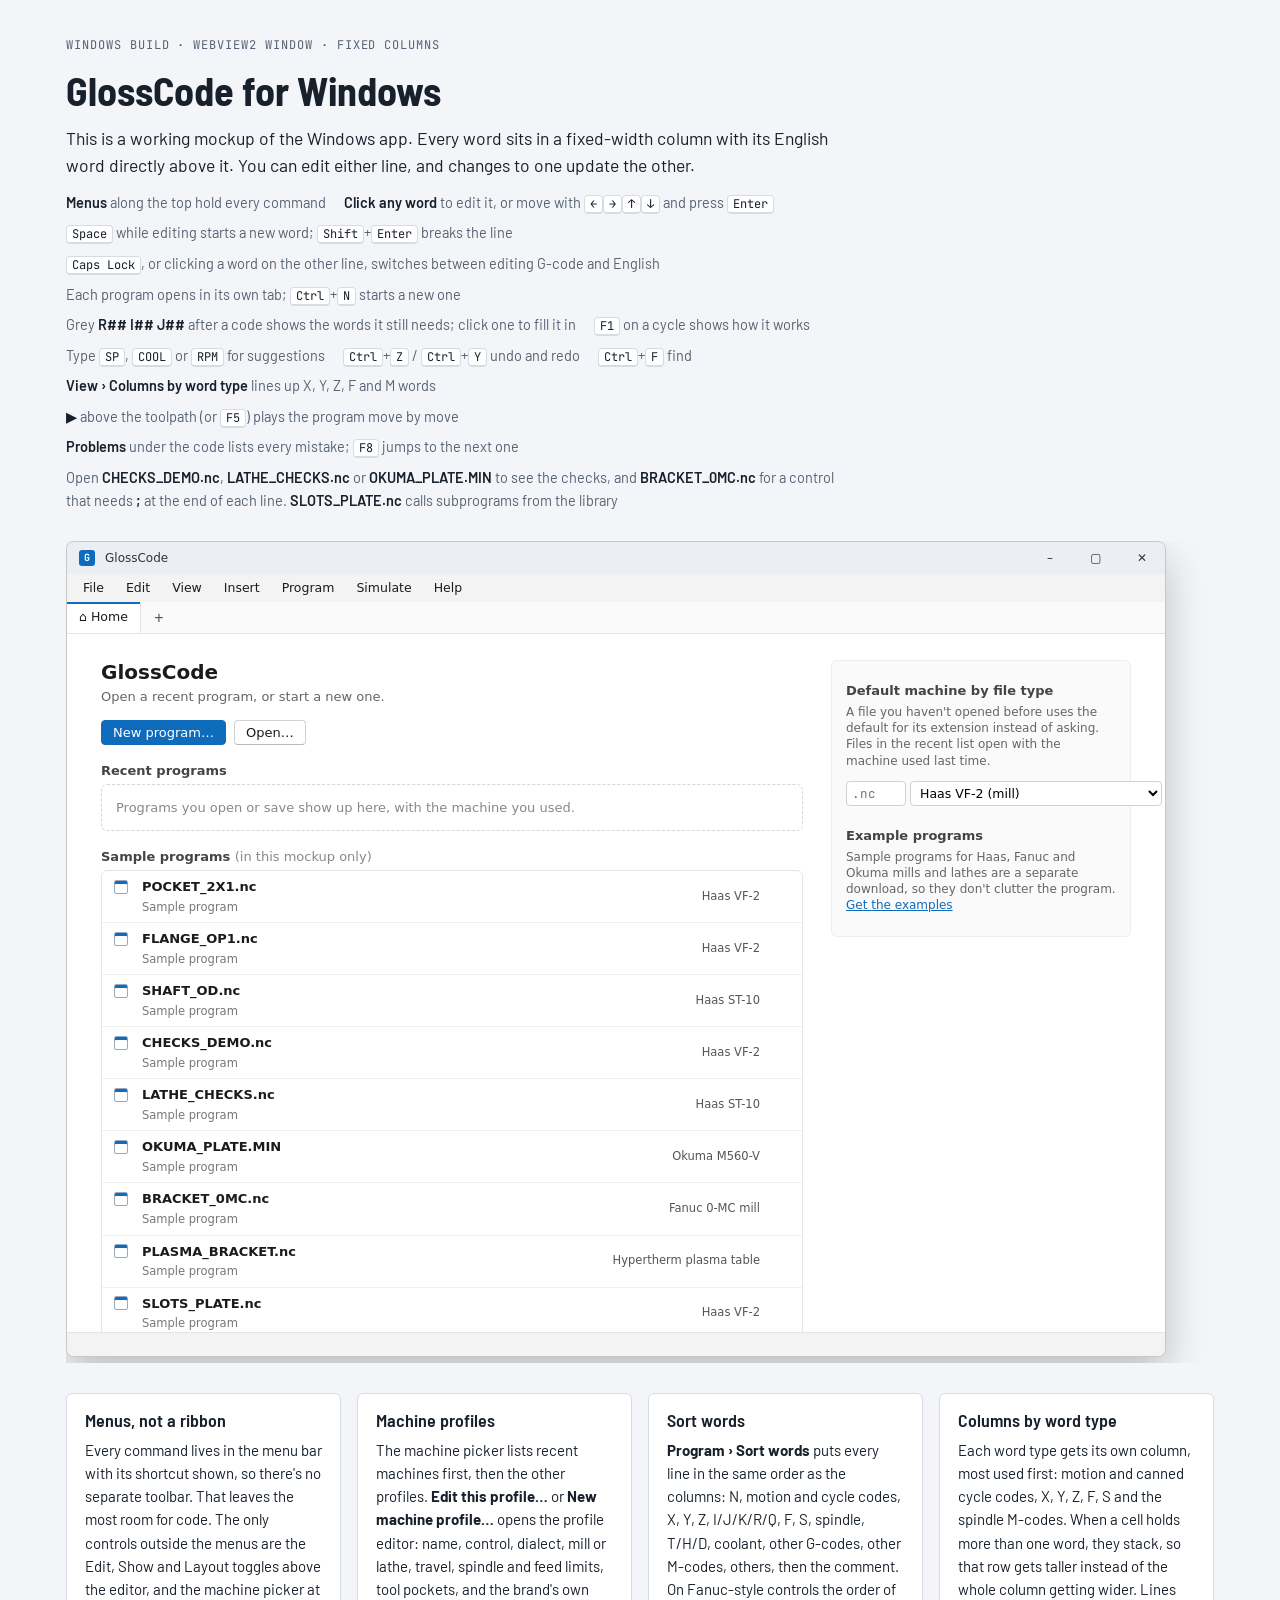
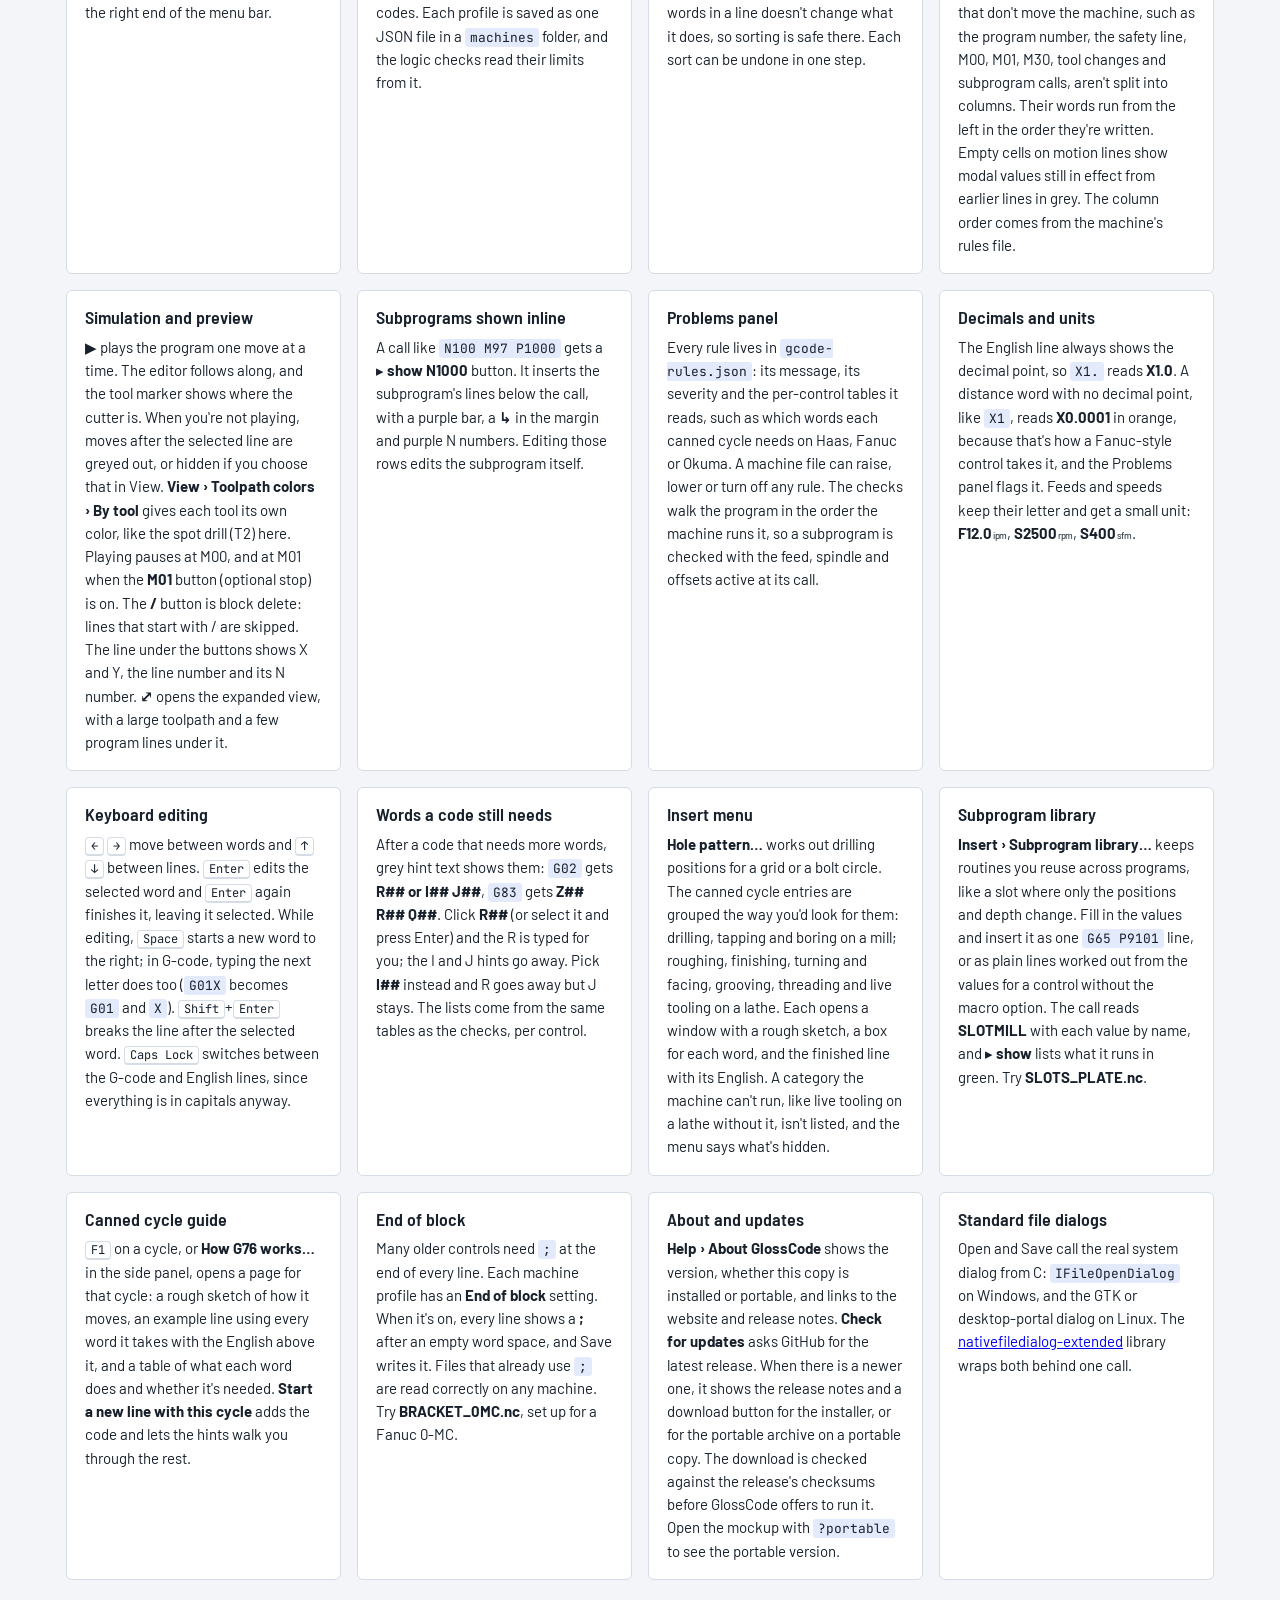
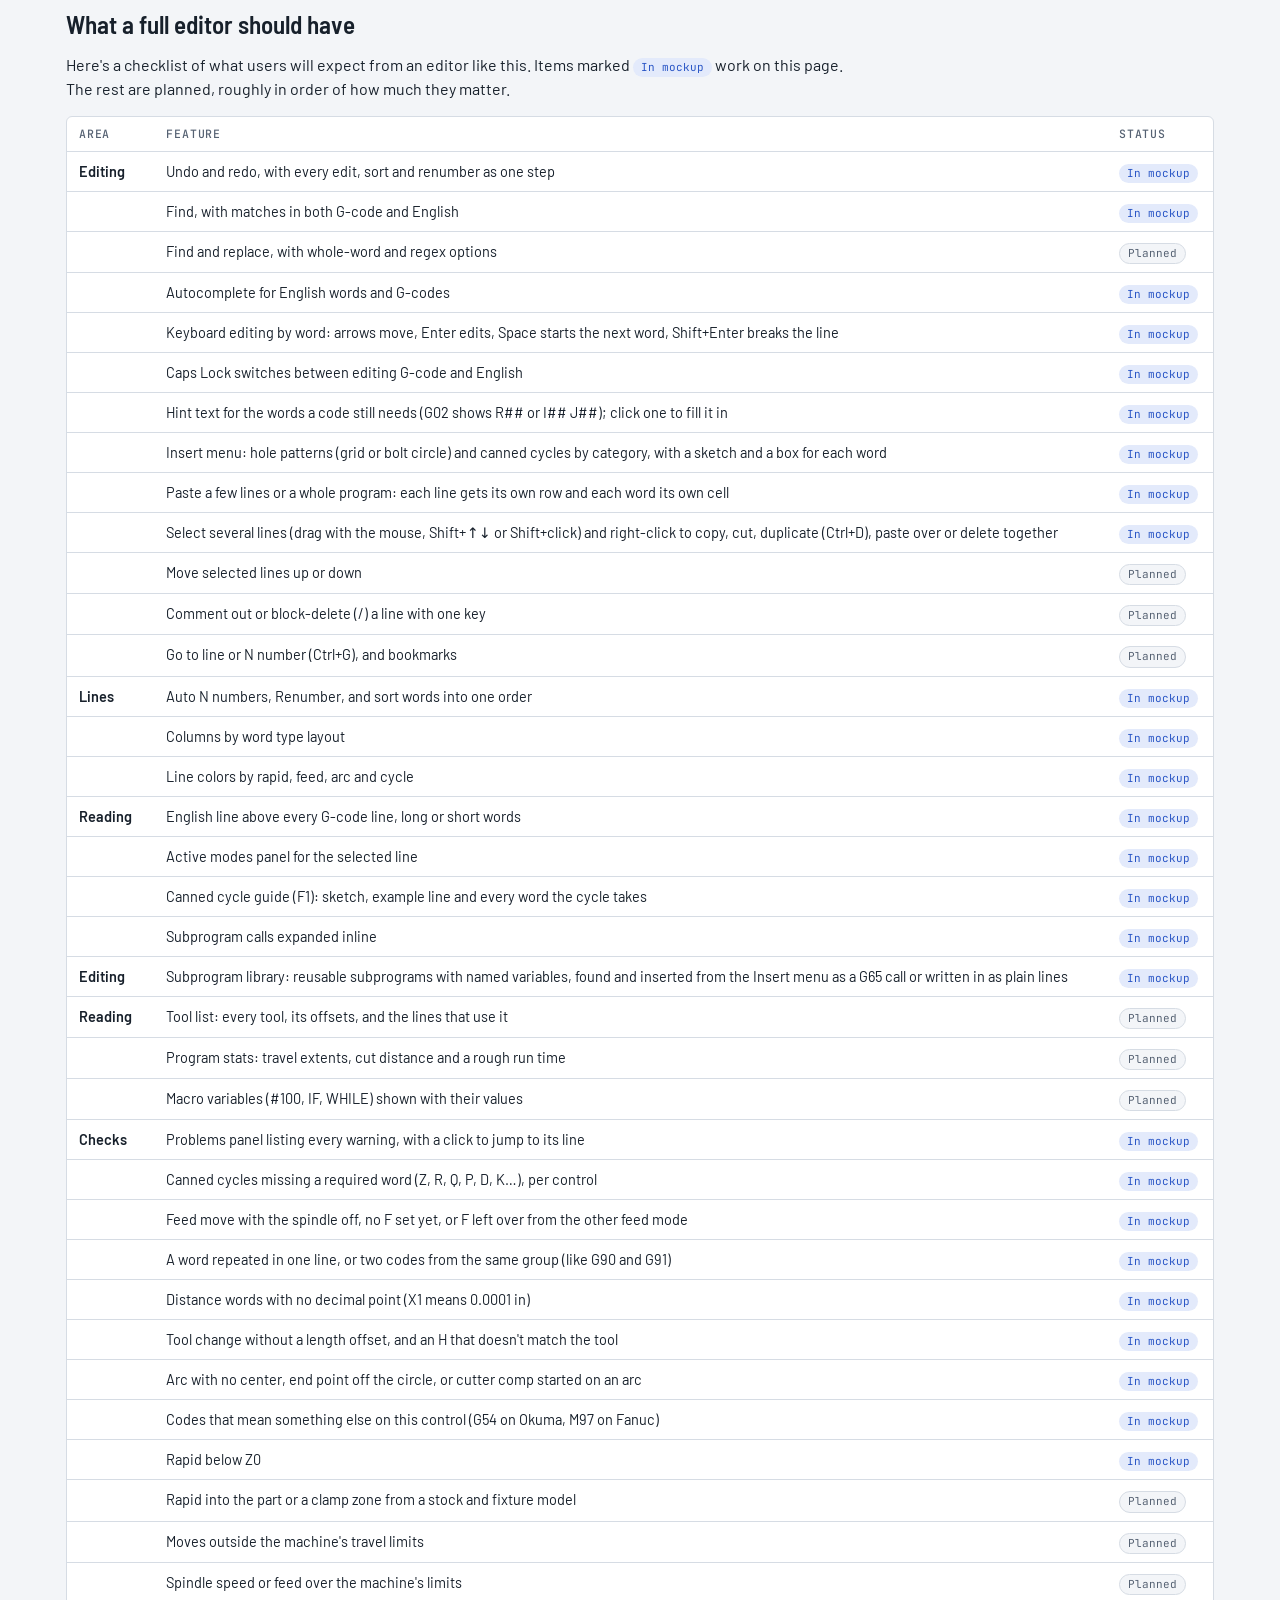
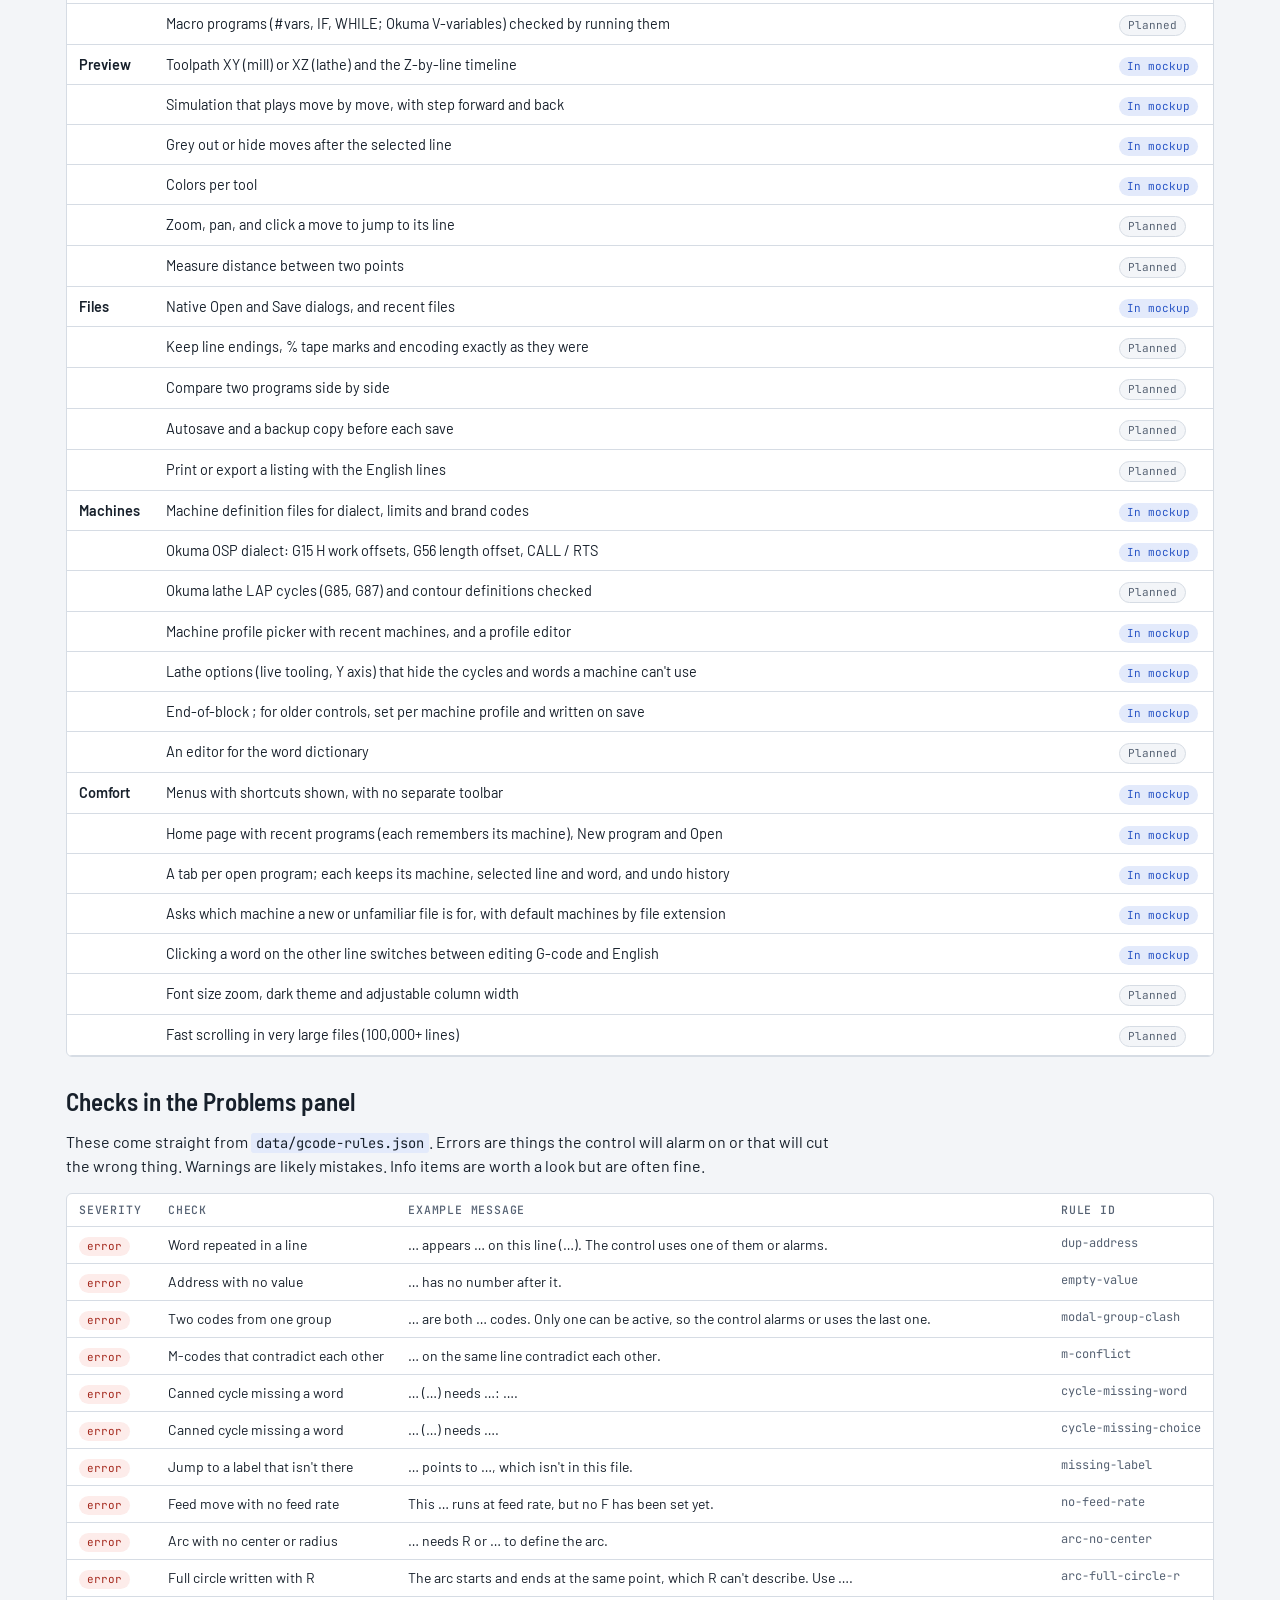
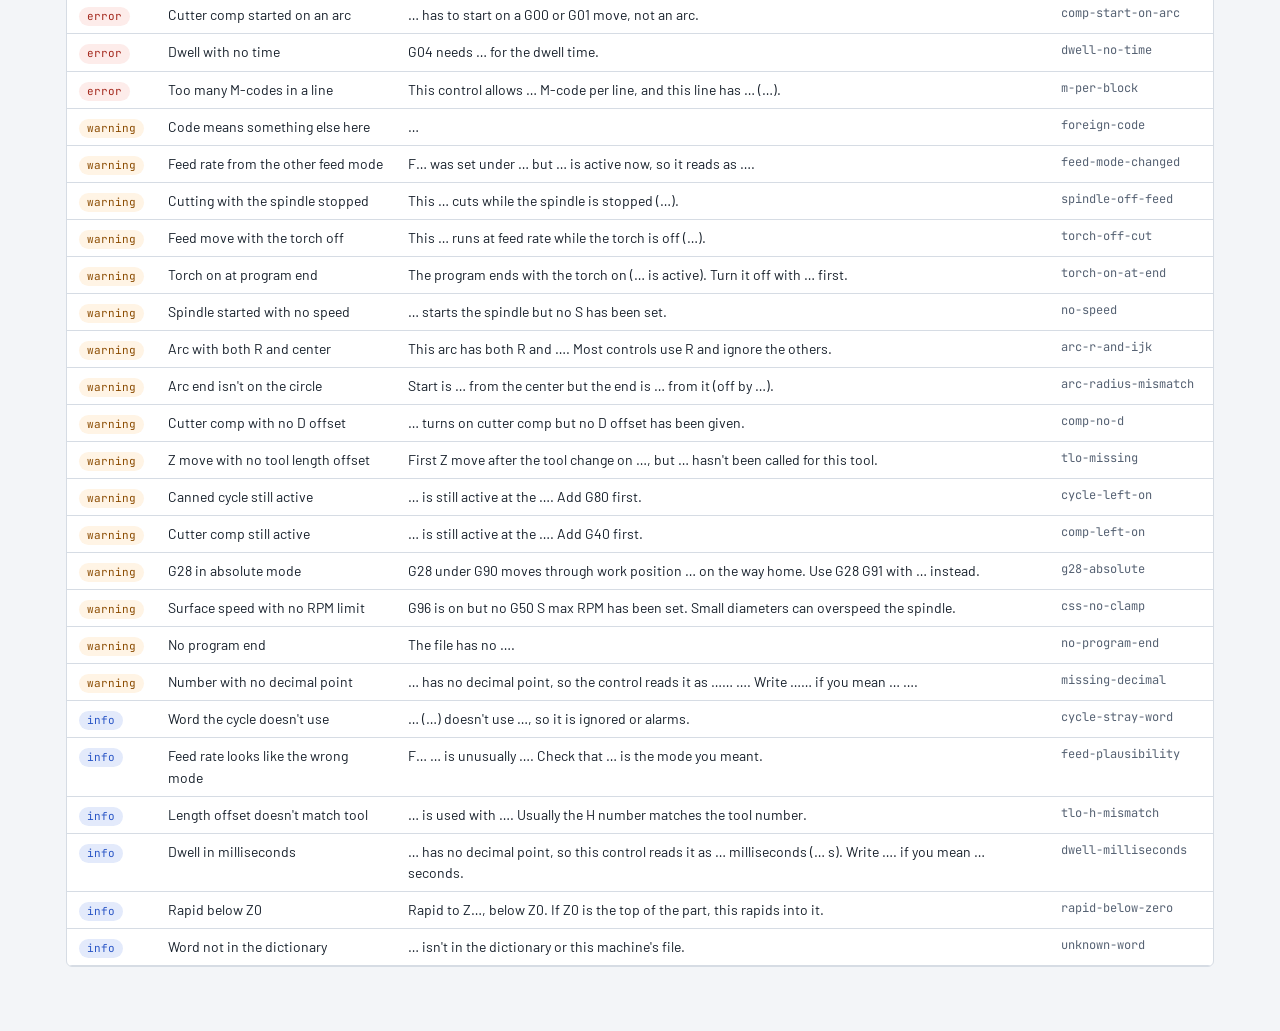
==== commit b8ceea02: "Merge pull request #32 from one-moment-please/claude/project-thread-trsgmj Add a plasma machine type" ====
--- a/docs/mockup/index.html
+++ b/docs/mockup/index.html
@@ -140,6 +140,9 @@
 .panel{display:flex;flex-direction:column;border-bottom:1px solid #e5e5e5;padding:8px 10px;gap:6px}
 .panel .h{font-size:11.5px;font-weight:600;color:#444;display:flex;justify-content:space-between}
 .panel .h span{font-weight:400;color:#888}
+.panel .h #tlh{font-weight:600;color:#444;display:flex;gap:6px;min-width:0;white-space:nowrap;overflow:hidden}
+.panel .h #tlh span{overflow:hidden;text-overflow:ellipsis}
+.tlmode{font:11px var(--w-ui);border:1px solid #d1d1d1;border-radius:3px;padding:0 2px;background:#fff;color:#333;height:18px}
 .panel > svg{background:#fff;border:1px solid #e5e5e5;border-radius:4px;display:block;width:100%}
 .info{font-size:12px;color:#333;display:flex;flex-direction:column;gap:5px}
 .info .k{font:700 12px var(--w-mono);color:#0f6cbd}
@@ -667,7 +670,7 @@
             <div class="tleg" id="tleg"></div>
           </div>
           <div class="panel">
-            <div class="h" id="tlh">Z by line <span></span></div>
+            <div class="h"><span id="tlh">Z by line <span></span></span><select id="tl-mode" class="tlmode" aria-label="What the timeline shows" title="What the timeline shows"></select></div>
             <div class="tl" id="tl"><svg id="tlsvg" height="104"></svg><div class="tlmid"></div></div>
           </div>
           <div class="panel modes">
@@ -693,12 +696,12 @@
               <div class="pgrid">
                 <label for="pf-name">Name</label><input id="pf-name">
                 <label for="pf-control">Control</label><input id="pf-control">
-                <label for="pf-brand">Dialect</label><select id="pf-brand"><option value="haas">Haas</option><option value="fanuc">Fanuc</option><option value="okuma">Okuma OSP</option><option value="haas1995">Haas (1995 control)</option></select>
-                <label for="pf-type">Machine type</label><select id="pf-type"><option value="mill">Mill</option><option value="lathe">Lathe</option></select>
+                <label for="pf-brand">Dialect</label><select id="pf-brand"><option value="haas">Haas</option><option value="fanuc">Fanuc</option><option value="okuma">Okuma OSP</option><option value="haasclassic">Haas (classic control)</option><option value="haas1995">Haas (1995 control)</option><option value="linuxcnc">LinuxCNC</option><option value="tormach">Tormach PathPilot</option><option value="grbl">GRBL</option><option value="centroid">Centroid CNC12</option><option value="mazak">Mazak EIA/ISO</option><option value="hurco">Hurco WinMax NC</option><option value="mitsubishi">Mitsubishi M800/M80</option><option value="siemensiso">Siemens ISO mode</option><option value="hypertherm">Hypertherm Phoenix / EDGE Connect</option></select>
+                <label for="pf-type">Machine type</label><select id="pf-type"><option value="mill">Mill</option><option value="lathe">Lathe</option><option value="plasma">Plasma</option></select>
                 <label>Travel (in)</label><span class="trio"><span>X</span><input id="pf-x" inputmode="decimal"><span>Y</span><input id="pf-y" inputmode="decimal"><span>Z</span><input id="pf-z" inputmode="decimal"></span>
-                <label for="pf-rpm">Max spindle</label><span class="unit"><input id="pf-rpm" inputmode="numeric"><small>rpm</small></span>
+                <label for="pf-rpm" class="spinrow">Max spindle</label><span class="unit spinrow"><input id="pf-rpm" inputmode="numeric"><small>rpm</small></span>
                 <label for="pf-feed">Max feed</label><span class="unit"><input id="pf-feed" inputmode="decimal"><small>in/min</small></span>
-                <label for="pf-tools">Tool pockets</label><input id="pf-tools" inputmode="numeric">
+                <label for="pf-tools" class="spinrow">Tool pockets</label><input id="pf-tools" class="spinrow" inputmode="numeric">
                 <label for="pf-eob">End of block</label><label class="chk"><input type="checkbox" id="pf-eob"> Every line ends with <b>;</b> (most older controls need this)</label>
                 <label for="pf-macro">Macro option</label><label class="chk"><input type="checkbox" id="pf-macro"> Custom macro (G65 calls, #variables)</label>
                 <label id="pf-optl">Lathe options</label><span id="pf-opts" class="lopts"><label class="chk"><input type="checkbox" id="pf-live"> Live tooling (C axis)</label><label class="chk"><input type="checkbox" id="pf-yax"> Y axis</label></span>
@@ -939,8 +942,8 @@
 </div>
 
 <script>
-const DICT = {"about":"Starter dictionary for the interleaved English line. Each G-code word gets one English word: subject first, then action (SPINFWD, COOLON). Values carry their unit as a prefix (RPM600, IPM25). 'long' is the default style; 'short' is the compact style. A code whose meaning differs between machine types has 'mill' and 'lathe' entries. Machine definition files can override any entry. machineOverrides keys are a brand ('haas') or a brand and machine type ('okuma.mill'); the more specific key wins.","version":1,"codes":{"G00":{"long":"RAPID","short":"RPD","desc":"Rapid move"},"G01":{"long":"LINEAR","short":"LIN","desc":"Straight move at feed rate"},"G02":{"long":"ARCCW","short":"ACW","desc":"Clockwise arc"},"G03":{"long":"ARCCCW","short":"ACCW","desc":"Counterclockwise arc"},"G04":{"long":"DWELL","short":"DWL","desc":"Pause for a set time"},"G17":{"long":"PLANEXY","short":"PXY","desc":"Arcs in the XY plane"},"G18":{"long":"PLANEXZ","short":"PXZ","desc":"Arcs in the XZ plane"},"G19":{"long":"PLANEYZ","short":"PYZ","desc":"Arcs in the YZ plane"},"G20":{"long":"INCH","short":"IN","desc":"Inch units"},"G21":{"long":"METRIC","short":"MM","desc":"Millimeter units"},"G28":{"long":"HOMEREF","short":"HOME","desc":"Return to machine home"},"G30":{"long":"HOME2","short":"HOM2","desc":"Return to a second reference point"},"G32":{"lathe":{"long":"THDCUT","short":"THC","desc":"Single thread cut"}},"G40":{"long":"COMPOFF","short":"CCOFF","desc":"Cutter compensation off"},"G41":{"long":"COMPLEFT","short":"CCL","desc":"Cutter compensation left"},"G42":{"long":"COMPRGHT","short":"CCR","desc":"Cutter compensation right"},"G43":{"long":"TLENON","short":"TLON","desc":"Tool length offset on"},"G49":{"long":"TLENOFF","short":"TLOFF","desc":"Tool length offset off"},"G50":{"mill":{"long":"SCALEOFF","short":"SCLOFF","desc":"Scaling off"},"lathe":{"long":"MAXRPM","short":"SMAX","desc":"Clamp spindle to a max RPM"}},"G53":{"long":"MACHCRD","short":"MCS","desc":"Move in machine coordinates"},"G54":{"long":"WORK1","short":"W1","desc":"Work offset 1"},"G55":{"long":"WORK2","short":"W2","desc":"Work offset 2"},"G56":{"long":"WORK3","short":"W3","desc":"Work offset 3"},"G57":{"long":"WORK4","short":"W4","desc":"Work offset 4"},"G58":{"long":"WORK5","short":"W5","desc":"Work offset 5"},"G59":{"long":"WORK6","short":"W6","desc":"Work offset 6"},"G65":{"long":"MACRO","short":"MAC","desc":"Call a macro subprogram, passing values to it"},"G70":{"lathe":{"long":"FINCYC","short":"FIN","desc":"Finishing cycle"}},"G71":{"lathe":{"long":"RUFCYC","short":"RUF","desc":"OD/ID roughing cycle"}},"G72":{"lathe":{"long":"FACERUF","short":"FRUF","desc":"Face roughing cycle"}},"G73":{"mill":{"long":"PECKHS","short":"PKHS","desc":"High-speed peck drilling cycle"},"lathe":{"long":"PATHRUF","short":"PRUF","desc":"Irregular-path roughing cycle"}},"G74":{"mill":{"long":"TAPLEFT","short":"LTAP","desc":"Left-hand (reverse) tapping cycle"},"lathe":{"long":"FACEGRV","short":"FGRV","desc":"Face grooving or peck drilling cycle"}},"G75":{"lathe":{"long":"GROOVE","short":"GRV","desc":"OD/ID grooving cycle"}},"G76":{"mill":{"long":"FINBORE","short":"FBOR","desc":"Fine boring cycle"},"lathe":{"long":"THREAD","short":"THD","desc":"Threading cycle"}},"G80":{"long":"CYCOFF","short":"CYOFF","desc":"Cancel canned cycle"},"G81":{"long":"DRILL","short":"DRL","desc":"Drilling cycle"},"G82":{"long":"SPOTDWL","short":"SPDW","desc":"Spot drill cycle with dwell"},"G83":{"long":"PECKDRL","short":"PCK","desc":"Peck drilling cycle"},"G84":{"long":"TAP","short":"TAP","desc":"Tapping cycle"},"G85":{"long":"BORE","short":"BOR","desc":"Boring cycle, feed out"},"G86":{"long":"BORESTOP","short":"BORS","desc":"Boring cycle, spindle stop and rapid out"},"G89":{"long":"BOREDWL","short":"BORD","desc":"Boring cycle with dwell"},"G90":{"mill":{"long":"ABS","short":"ABS","desc":"Absolute positions"},"lathe":{"long":"TURNCYC","short":"TCY","desc":"OD/ID turning cycle"}},"G91":{"long":"INCR","short":"INC","desc":"Incremental positions"},"G92":{"lathe":{"long":"THDCYC","short":"TCYC","desc":"Threading cycle"}},"G94":{"mill":{"long":"FEEDMIN","short":"FPM","desc":"Feed per minute"},"lathe":{"long":"FACECYC","short":"FCY","desc":"End facing cycle"}},"G95":{"long":"FEEDREV","short":"FPR","desc":"Feed per revolution"},"G96":{"long":"MODESFM","short":"CSS","desc":"Constant surface speed"},"G97":{"long":"MODERPM","short":"RPM","desc":"Constant RPM"},"G98":{"mill":{"long":"RETINIT","short":"RINI","desc":"Cycle returns to initial Z"},"lathe":{"long":"FEEDMIN","short":"FPM","desc":"Feed per minute"}},"G99":{"mill":{"long":"RETRPLN","short":"RRPL","desc":"Cycle returns to R plane"},"lathe":{"long":"FEEDREV","short":"FPR","desc":"Feed per revolution"}},"M00":{"long":"STOP","short":"STP","desc":"Program stop"},"M01":{"long":"OPTSTOP","short":"OSTP","desc":"Optional stop"},"/":{"long":"BLKDEL","short":"BDEL","desc":"Block delete: the control skips this line while Block Delete is on"},"M02":{"long":"PRGEND","short":"PEND","desc":"End program"},"M03":{"long":"SPINFWD","short":"SFWD","desc":"Spindle on, forward (CW)"},"M04":{"long":"SPINREV","short":"SREV","desc":"Spindle on, reverse (CCW)"},"M05":{"long":"SPINOFF","short":"SOFF","desc":"Spindle off"},"M06":{"long":"TOOLCHG","short":"TCHG","desc":"Tool change"},"M08":{"long":"COOLON","short":"CON","desc":"Flood coolant on"},"M09":{"long":"COOLOFF","short":"COFF","desc":"Coolant off"},"M30":{"long":"ENDRESET","short":"END","desc":"End program and rewind"},"M98":{"long":"SUBCALL","short":"SUB","desc":"Call subprogram"},"M99":{"long":"SUBRET","short":"RET","desc":"Return from subprogram"}},"address":{"N":{"long":"SEQ","short":"N","desc":"Sequence number"},"O":{"long":"PROG","short":"O","desc":"Program number"},"T":{"long":"TOOL","short":"T","desc":"Tool number"},"H":{"long":"LOFS","short":"H","desc":"Tool length offset number"},"D":{"long":"DOFS","short":"D","desc":"Tool diameter offset number"},"X":{"abs":{"long":"X","short":"X"},"inc":{"long":"INCX","short":"iX"}},"Y":{"abs":{"long":"Y","short":"Y"},"inc":{"long":"INCY","short":"iY"}},"Z":{"abs":{"long":"Z","short":"Z"},"inc":{"long":"INCZ","short":"iZ"}},"U":{"lathe":{"long":"INCX","short":"iX","desc":"Incremental X (lathe)"}},"W":{"lathe":{"long":"INCZ","short":"iZ","desc":"Incremental Z (lathe)"}},"I":{"long":"ARCI","short":"I","desc":"Arc center offset in X"},"J":{"long":"ARCJ","short":"J","desc":"Arc center offset in Y"},"K":{"long":"ARCK","short":"K","desc":"Arc center offset in Z"},"R":{"arc":{"long":"RAD","short":"R"},"cycle":{"long":"RPLN","short":"R"}},"Q":{"long":"PECK","short":"Q","desc":"Peck depth"},"P":{"dwell":{"long":"SEC","short":"P"},"sub":{"long":"PROG","short":"P"}},"F":{"perMin":{"inch":"IPM","mm":"MMPM"},"perRev":{"inch":"IPR","mm":"MMPR"}},"S":{"rpm":{"long":"RPM","short":"RPM"},"css":{"inch":"SFM","mm":"SMM"}}},"machineOverrides":{"haas":{"M97":{"long":"LOCSUB","short":"LSUB","desc":"Local subprogram call"}},"haas.mill":{"M88":{"long":"TSCON","short":"TSC","desc":"Through-spindle coolant on"},"M89":{"long":"TSCOFF","short":"TSCO","desc":"Through-spindle coolant off"},"G77":{"long":"BACKBORE","short":"BKBR","desc":"Back boring cycle"},"G12":{"long":"CIRPKTCW","short":"CPCW","desc":"Circular pocket, clockwise"},"G13":{"long":"CIRPKTCCW","short":"CPCC","desc":"Circular pocket, counterclockwise"},"G47":{"long":"ENGRAVE","short":"ENGR","desc":"Text engraving"},"G70":{"long":"BOLTCIRC","short":"BCIR","desc":"Bolt hole circle"},"G71":{"long":"BOLTARC","short":"BARC","desc":"Bolt hole arc"},"G72":{"long":"BOLTLINE","short":"BLIN","desc":"Bolt holes along a line at an angle"},"G187":{"long":"SMOOTH","short":"SMTH","desc":"Set smoothness level"},"M10":{"long":"BRK4ON","short":"B4ON","desc":"4th-axis brake on"},"M11":{"long":"BRK4OFF","short":"B4OF","desc":"4th-axis brake off"},"M12":{"long":"BRK5ON","short":"B5ON","desc":"5th-axis brake on"},"M13":{"long":"BRK5OFF","short":"B5OF","desc":"5th-axis brake off"},"G110":{"long":"WORK7","short":"W7","desc":"Work offset 7 (G154 P1)"},"G111":{"long":"WORK8","short":"W8","desc":"Work offset 8 (G154 P2)"},"G112":{"long":"WORK9","short":"W9","desc":"Work offset 9 (G154 P3)"},"G113":{"long":"WORK10","short":"W10","desc":"Work offset 10 (G154 P4)"},"G114":{"long":"WORK11","short":"W11","desc":"Work offset 11 (G154 P5)"},"G115":{"long":"WORK12","short":"W12","desc":"Work offset 12 (G154 P6)"},"G116":{"long":"WORK13","short":"W13","desc":"Work offset 13 (G154 P7)"},"G117":{"long":"WORK14","short":"W14","desc":"Work offset 14 (G154 P8)"},"G118":{"long":"WORK15","short":"W15","desc":"Work offset 15 (G154 P9)"},"G119":{"long":"WORK16","short":"W16","desc":"Work offset 16 (G154 P10)"},"G120":{"long":"WORK17","short":"W17","desc":"Work offset 17 (G154 P11)"},"G121":{"long":"WORK18","short":"W18","desc":"Work offset 18 (G154 P12)"},"G122":{"long":"WORK19","short":"W19","desc":"Work offset 19 (G154 P13)"},"G123":{"long":"WORK20","short":"W20","desc":"Work offset 20 (G154 P14)"},"G124":{"long":"WORK21","short":"W21","desc":"Work offset 21 (G154 P15)"},"G125":{"long":"WORK22","short":"W22","desc":"Work offset 22 (G154 P16)"},"G126":{"long":"WORK23","short":"W23","desc":"Work offset 23 (G154 P17)"},"G127":{"long":"WORK24","short":"W24","desc":"Work offset 24 (G154 P18)"},"G128":{"long":"WORK25","short":"W25","desc":"Work offset 25 (G154 P19)"},"G129":{"long":"WORK26","short":"W26","desc":"Work offset 26 (G154 P20)"},"G154":{"long":"WORKP","short":"WP","desc":"Extra work offset, P1 to P99"}},"haas.lathe":{"M88":{"long":"HPCOOLON","short":"HPC","desc":"High-pressure coolant on"},"M89":{"long":"HPCOOLOFF","short":"HPCO","desc":"High-pressure coolant off"},"G14":{"long":"SPSWAP","short":"SWAP","desc":"Sub-spindle swap on"},"G15":{"long":"SPSWAPOFF","short":"SWPO","desc":"Sub-spindle swap off"},"G95":{"long":"LTRIGTAP","short":"LTTP","desc":"Live-tool rigid tap, face"},"G112":{"long":"XYTOXC","short":"XYXC","desc":"XY to XC interpolation"},"G113":{"long":"XYXCOFF","short":"XYXO","desc":"XY to XC interpolation off"},"M10":{"long":"CHUCKCL","short":"CHCL","desc":"Chuck clamp"},"M11":{"long":"CHUCKUN","short":"CHUN","desc":"Chuck unclamp"},"M14":{"long":"SPBRAKE","short":"SPBK","desc":"Main spindle brake on"},"M15":{"long":"SPBRAKOFF","short":"SPBO","desc":"Main spindle brake off"},"M21":{"long":"TAILFWD","short":"TSFW","desc":"Tailstock advance"},"M22":{"long":"TAILRET","short":"TSRT","desc":"Tailstock retract"},"M23":{"long":"THDCHMON","short":"TCHM","desc":"Chamfer out of thread on"},"M24":{"long":"THDCHMOFF","short":"TCHO","desc":"Chamfer out of thread off"},"M110":{"long":"SUBCHKCL","short":"SCCL","desc":"Sub-spindle chuck clamp"},"M111":{"long":"SUBCHKUN","short":"SCUN","desc":"Sub-spindle chuck unclamp"},"M133":{"long":"LTFWD","short":"LTF","desc":"Live tool forward"},"M134":{"long":"LTREV","short":"LTR","desc":"Live tool reverse"},"M135":{"long":"LTSTOP","short":"LTS","desc":"Live tool stop"},"M219":{"long":"LTORIENT","short":"LTOR","desc":"Live tool orient"},"G110":{"long":"WORK7","short":"W7","desc":"Work offset 7 (G154 P1)"},"G111":{"long":"WORK8","short":"W8","desc":"Work offset 8 (G154 P2)"},"G114":{"long":"WORK11","short":"W11","desc":"Work offset 11 (G154 P5)"},"G115":{"long":"WORK12","short":"W12","desc":"Work offset 12 (G154 P6)"},"G116":{"long":"WORK13","short":"W13","desc":"Work offset 13 (G154 P7)"},"G117":{"long":"WORK14","short":"W14","desc":"Work offset 14 (G154 P8)"},"G118":{"long":"WORK15","short":"W15","desc":"Work offset 15 (G154 P9)"},"G119":{"long":"WORK16","short":"W16","desc":"Work offset 16 (G154 P10)"},"G120":{"long":"WORK17","short":"W17","desc":"Work offset 17 (G154 P11)"},"G121":{"long":"WORK18","short":"W18","desc":"Work offset 18 (G154 P12)"},"G122":{"long":"WORK19","short":"W19","desc":"Work offset 19 (G154 P13)"},"G123":{"long":"WORK20","short":"W20","desc":"Work offset 20 (G154 P14)"},"G124":{"long":"WORK21","short":"W21","desc":"Work offset 21 (G154 P15)"},"G125":{"long":"WORK22","short":"W22","desc":"Work offset 22 (G154 P16)"},"G126":{"long":"WORK23","short":"W23","desc":"Work offset 23 (G154 P17)"},"G127":{"long":"WORK24","short":"W24","desc":"Work offset 24 (G154 P18)"},"G128":{"long":"WORK25","short":"W25","desc":"Work offset 25 (G154 P19)"},"G129":{"long":"WORK26","short":"W26","desc":"Work offset 26 (G154 P20)"},"G154":{"long":"WORKP","short":"WP","desc":"Extra work offset, P1 to P99"},"G12":{"long":"CIRPKTCW","short":"CPCW","desc":"Circular pocket with a live tool, clockwise"},"G13":{"long":"CIRPKTCCW","short":"CPCC","desc":"Circular pocket with a live tool, counterclockwise"},"G47":{"long":"ENGRAVE","short":"ENGR","desc":"Text engraving with a live tool"},"G66":{"long":"MACMODAL","short":"MACM","desc":"Modal macro call: runs program P after each move"},"G67":{"long":"MACMODOFF","short":"MACMO","desc":"Modal macro call off"},"G68":{"long":"ROTATE","short":"ROT","desc":"Rotate coordinates (rotation and scaling option)"},"G69":{"long":"ROTOFF","short":"ROTO","desc":"Rotation off"},"G170":{"long":"XMODEDFLT","short":"XMDF","desc":"Cancel the X radius/diameter override (back to Setting 285)"},"G171":{"long":"XRADIUS","short":"XRAD","desc":"X words are a radius until G170, M02 or M30"},"G172":{"long":"XDIAM","short":"XDIA","desc":"X words are a diameter until G170, M02 or M30"},"G184":{"long":"TAPLH","short":"TAPL","desc":"Left-hand tapping cycle"},"G186":{"long":"LTTAPLH","short":"LTTL","desc":"Live-tool left-hand rigid tap, face"},"G195":{"long":"LTRADTAP","short":"LTRT","desc":"Live-tool radial tap"},"G196":{"long":"LTRADTAPR","short":"LTRR","desc":"Live-tool radial tap, reverse"},"G241":{"long":"RADDRILL","short":"RDRL","desc":"Radial drill with a live tool"},"G242":{"long":"RADSPOT","short":"RSPT","desc":"Radial spot drill with a live tool"},"G243":{"long":"RADPECK","short":"RPCK","desc":"Radial peck drill with a live tool"},"G245":{"long":"RADBORE","short":"RBOR","desc":"Radial bore with a live tool"},"G246":{"long":"RADBORSTP","short":"RBST","desc":"Radial bore and stop with a live tool"},"G249":{"long":"RADBORDWL","short":"RBDW","desc":"Radial bore and dwell with a live tool"},"G250":{"long":"SCLCANCEL","short":"SCLX","desc":"Scaling off"},"G251":{"long":"SCALE","short":"SCL","desc":"Scaling on (rotation and scaling option)"},"G268":{"long":"FEATON","short":"FTON","desc":"Feature coordinate system on"},"G269":{"long":"FEATOFF","short":"FTOF","desc":"Feature coordinate system off"},"G280":{"long":"SAFERUNOFF","short":"SROF","desc":"Safe Run off"},"G281":{"long":"SAFERUNON","short":"SRON","desc":"Safe Run on"},"G390":{"long":"ABSPOS","short":"ABSP","desc":"Absolute position mode"},"G391":{"long":"INCPOS","short":"INCP","desc":"Incremental position mode"},"M170":{"long":"AX4BRAKE","short":"A4BK","desc":"4th-axis brake on"},"M171":{"long":"AX4BRKOFF","short":"A4BO","desc":"4th-axis brake off"},"M174":{"long":"CHKPRESS","short":"CHPR","desc":"Set main chuck pressure to P"},"M175":{"long":"SCHKPRESS","short":"SCPR","desc":"Set sub-spindle chuck pressure to P"},"M183":{"long":"HOLEBLAST","short":"HBL","desc":"Air hole blast on (P seconds)"},"M184":{"long":"HOLEBLOFF","short":"HBLO","desc":"Air hole blast off"},"M214":{"long":"LTBRAKE","short":"LTBK","desc":"Live tool brake on"},"M215":{"long":"LTBRAKOFF","short":"LTBO","desc":"Live tool brake off"},"M299":{"long":"APLLOAD","short":"APL","desc":"APL part load; program end (like M30) without APL"},"M300":{"long":"APLSEQ","short":"APLS","desc":"Run APL or robot sequence P"},"M321":{"long":"QUILLEXT","short":"QLEX","desc":"Tailstock quill extend (tow-along tailstock)"},"M322":{"long":"QUILLRET","short":"QLRT","desc":"Tailstock quill retract (tow-along tailstock)"},"M334":{"long":"PCOOLAWAY","short":"PCAW","desc":"P-Cool spigot steps away from home"},"M335":{"long":"PCOOLHOME","short":"PCHM","desc":"P-Cool spigot steps toward home"}},"haas1995":{"M97":{"long":"LOCSUB","short":"LSUB","desc":"Local subprogram call"},"M16":{"long":"TOOLCHG","short":"TCHG","desc":"Tool change (same as M06)"},"G77":{"long":"BACKBORE","short":"BKBR","desc":"Back boring cycle"},"G87":{"long":"BOREJOG","short":"BRJG","desc":"Bore, stop the spindle, jog out by hand"},"G88":{"long":"BOREDJOG","short":"BRDJ","desc":"Bore, dwell, stop the spindle, jog out by hand"},"G110":{"long":"WORK7","short":"W7","desc":"Work offset 7"},"G111":{"long":"WORK8","short":"W8","desc":"Work offset 8"},"G112":{"long":"WORK9","short":"W9","desc":"Work offset 9"},"G113":{"long":"WORK10","short":"W10","desc":"Work offset 10"},"G114":{"long":"WORK11","short":"W11","desc":"Work offset 11"},"G115":{"long":"WORK12","short":"W12","desc":"Work offset 12"},"G116":{"long":"WORK13","short":"W13","desc":"Work offset 13"},"G117":{"long":"WORK14","short":"W14","desc":"Work offset 14"},"G118":{"long":"WORK15","short":"W15","desc":"Work offset 15"},"G119":{"long":"WORK16","short":"W16","desc":"Work offset 16"},"G120":{"long":"WORK17","short":"W17","desc":"Work offset 17"},"G121":{"long":"WORK18","short":"W18","desc":"Work offset 18"},"G122":{"long":"WORK19","short":"W19","desc":"Work offset 19"},"G123":{"long":"WORK20","short":"W20","desc":"Work offset 20"},"G124":{"long":"WORK21","short":"W21","desc":"Work offset 21"},"G125":{"long":"WORK22","short":"W22","desc":"Work offset 22"},"G126":{"long":"WORK23","short":"W23","desc":"Work offset 23"},"G127":{"long":"WORK24","short":"W24","desc":"Work offset 24"},"G128":{"long":"WORK25","short":"W25","desc":"Work offset 25"},"G129":{"long":"WORK26","short":"W26","desc":"Work offset 26"}},"okuma":{"CALL":{"long":"SUBCALL","short":"SUB","desc":"Call subprogram (Okuma)"},"RTS":{"long":"SUBRET","short":"RET","desc":"Return from subprogram (Okuma)"},"GOTO":{"long":"JUMP","short":"JMP","desc":"Jump to a sequence name (Okuma)"},"G30":{"long":"HOMEZP","short":"ZPT","desc":"Return to zero point P (Okuma)"}},"okuma.mill":{"G15":{"long":"WORKSEL","short":"WSEL","desc":"Select work offset by H number (Okuma)"},"G53":{"long":"TLENOFF","short":"TLOFF","desc":"Tool length offset off (Okuma)"},"G54":{"long":"TLENX","short":"TLX","desc":"Tool length offset on X (Okuma, not a work offset)"},"G55":{"long":"TLENY","short":"TLY","desc":"Tool length offset on Y (Okuma, not a work offset)"},"G56":{"long":"TLENON","short":"TLON","desc":"Tool length offset on Z (Okuma)"}},"okuma.lathe":{"G90":{"long":"ABS","short":"ABS","desc":"Absolute positions"},"G91":{"long":"INCR","short":"INC","desc":"Incremental positions"},"G94":{"long":"FEEDMIN","short":"FPM","desc":"Feed per minute"},"G95":{"long":"FEEDREV","short":"FPR","desc":"Feed per revolution"},"G33":{"long":"THDCYC","short":"THC","desc":"Thread cycle along Z (Okuma)"},"G71":{"long":"THDLONG","short":"THL","desc":"Compound threading, longitudinal (Okuma)"},"G72":{"long":"THDFACE","short":"THF","desc":"Compound threading, face (Okuma)"},"G80":{"long":"CONTEND","short":"CEND","desc":"End of LAP contour definition (Okuma)"},"G81":{"long":"CONTZ","short":"CTZ","desc":"Start of longitudinal LAP contour (Okuma)"},"G82":{"long":"CONTX","short":"CTX","desc":"Start of face LAP contour (Okuma)"},"G85":{"long":"LAPRUF","short":"LRUF","desc":"LAP roughing, longitudinal (Okuma)"},"G86":{"long":"LAPCOPY","short":"LCPY","desc":"LAP copy roughing (Okuma)"},"G87":{"long":"LAPFIN","short":"LFIN","desc":"LAP finishing (Okuma)"},"G20":{"long":"HOMERET","short":"HOME","desc":"Return to home position (Okuma lathe)"},"G21":{"long":"ATCHOME","short":"ATCH","desc":"Return the ATC to its home position (Okuma lathe)"},"G22":{"long":"TRQSKIP","short":"TQSK","desc":"Torque skip (Okuma lathe)"},"G28":{"long":"TRQLIMOFF","short":"TQLOFF","desc":"Torque limit off (Okuma lathe)"},"G29":{"long":"TRQLIMON","short":"TQLON","desc":"Torque limit on (Okuma lathe)"},"G83":{"long":"LAPBLANK","short":"LBLK","desc":"Start of LAP blank shape (Okuma)"},"G84":{"long":"LAPCOND","short":"LCND","desc":"Change LAP bar turning conditions (Okuma)"},"G88":{"long":"LAPTHD","short":"LTHD","desc":"LAP continuous thread cutting (Okuma)"},"G31":{"long":"THDCYCZ","short":"THZ","desc":"Thread cycle along Z, same as G33 (Okuma)"},"G32":{"long":"THDCYCX","short":"THX","desc":"Thread cycle on an end face (Okuma)"},"G34":{"long":"THDLEADUP","short":"TLUP","desc":"Thread cycle, lead increasing (Okuma)"},"G35":{"long":"THDLEADDN","short":"TLDN","desc":"Thread cycle, lead decreasing (Okuma)"},"G64":{"long":"DROOPOFF","short":"DRPOFF","desc":"Droop corner control off (Okuma)"},"G65":{"long":"DROOPON","short":"DRPON","desc":"Droop corner control on (Okuma)"},"G73":{"long":"GROOVEZ","short":"GRZ","desc":"Grooving cycle along Z (Okuma)"},"G74":{"long":"GROOVEX","short":"GRX","desc":"Grooving or drilling cycle on a face (Okuma)"},"G75":{"long":"CHAMFER","short":"CHAM","desc":"Automatic chamfer (Okuma)"},"G76":{"long":"ROUND","short":"RND","desc":"Automatic rounding (Okuma)"},"G77":{"long":"TAPCYC","short":"TAP","desc":"Tapping cycle, right hand (Okuma)"},"G78":{"long":"TAPLEFT","short":"TAPL","desc":"Tapping cycle, left hand (Okuma)"},"M12":{"long":"MTSTOP","short":"MTSP","desc":"Rotary tool stop (Okuma)"},"M13":{"long":"MTCW","short":"MTCW","desc":"Rotary tool clockwise (Okuma)"},"M14":{"long":"MTCCW","short":"MTCC","desc":"Rotary tool counterclockwise (Okuma)"},"M22":{"long":"CHAMOFF","short":"CHOF","desc":"Thread chamfering off (Okuma)"},"M23":{"long":"CHAMON","short":"CHON","desc":"Thread chamfering on (Okuma)"},"M83":{"long":"CHUCKCLMP","short":"CHKC","desc":"Chuck clamp (Okuma)"},"M84":{"long":"CHUCKUNC","short":"CHKU","desc":"Chuck unclamp (Okuma)"},"M88":{"long":"AIROFF","short":"AOFF","desc":"Air blower off (Okuma)"},"M89":{"long":"AIRON","short":"AON","desc":"Air blower on (Okuma)"}}}};
-const RULES = {"about":"Grammar and logic checks for the Problems panel. 'rules' holds the message, severity and explanation for each check; the logic for each rule id lives in the core (checks.c, and checkProgram() in the mockup). 'dialects' holds the per-control data the checks read: modal groups, canned cycle word lists, the words other codes need (wordHints, shown as hint text after the code), codes that mean something else on that control, and limits. 'cycleHelp' holds the text, sketch and word descriptions for the canned-cycle help dialog. A dialect can inherit from another and override any key; a machine definition file can override severities or turn rules off. Entries marked verified:false were written from general knowledge and still need checking against that control's programming manual.","version":1,"rules":{"dup-address":{"severity":"error","title":"Word repeated in a line","message":"{letter} appears {count} on this line ({words}). The control uses one of them or alarms.","why":"Each address letter except G and M can appear once per block."},"empty-value":{"severity":"error","title":"Address with no value","message":"{letter} has no number after it."},"modal-group-clash":{"severity":"error","title":"Two codes from one group","message":"{codes} are both {group} codes. Only one can be active, so the control alarms or uses the last one.","why":"Codes in the same modal group cancel each other."},"m-conflict":{"severity":"error","title":"M-codes that contradict each other","message":"{codes} on the same line contradict each other."},"foreign-code":{"severity":"warning","title":"Code means something else here","message":"{text}"},"cycle-missing-word":{"severity":"error","title":"Canned cycle missing a word","message":"{cycle} ({name}) needs {word}: {meaning}."},"cycle-missing-choice":{"severity":"error","title":"Canned cycle missing a word","message":"{cycle} ({name}) needs {choices}."},"cycle-stray-word":{"severity":"info","title":"Word the cycle doesn't use","message":"{cycle} ({name}) doesn't use {word}, so it is ignored or alarms."},"missing-label":{"severity":"error","title":"Jump to a label that isn't there","message":"{word} points to {label}, which isn't in this file."},"no-feed-rate":{"severity":"error","title":"Feed move with no feed rate","message":"This {move} runs at feed rate, but no F has been set yet.","why":"Most controls alarm on the first feed move without F; some reuse a stale value."},"feed-mode-changed":{"severity":"warning","title":"Feed rate from the other feed mode","message":"F{f} was set under {old} but {new} is active now, so it reads as {reading}.","why":"F is not cleared when G94/G95 changes."},"feed-plausibility":{"severity":"info","title":"Feed rate looks like the wrong mode","message":"F{f} {unit} is unusually {size}. Check that {mode} is the mode you meant."},"spindle-off-feed":{"severity":"warning","title":"Cutting with the spindle stopped","message":"This {move} cuts while the spindle is stopped ({spin})."},"no-speed":{"severity":"warning","title":"Spindle started with no speed","message":"{code} starts the spindle but no S has been set."},"arc-no-center":{"severity":"error","title":"Arc with no center or radius","message":"{code} needs R or {centers} to define the arc."},"arc-r-and-ijk":{"severity":"warning","title":"Arc with both R and center","message":"This arc has both R and {centers}. Most controls use R and ignore the others."},"arc-full-circle-r":{"severity":"error","title":"Full circle written with R","message":"The arc starts and ends at the same point, which R can't describe. Use {centers}."},"arc-radius-mismatch":{"severity":"warning","title":"Arc end isn't on the circle","message":"Start is {r1} from the center but the end is {r2} from it (off by {diff})."},"comp-start-on-arc":{"severity":"error","title":"Cutter comp started on an arc","message":"{code} has to start on a G00 or G01 move, not an arc."},"comp-no-d":{"severity":"warning","title":"Cutter comp with no D offset","message":"{code} turns on cutter comp but no D offset has been given."},"tlo-missing":{"severity":"warning","title":"Z move with no tool length offset","message":"First Z move after the tool change on {line}, but {tlo} hasn't been called for this tool."},"tlo-h-mismatch":{"severity":"info","title":"Length offset doesn't match tool","message":"{h} is used with {t}. Usually the H number matches the tool number."},"cycle-left-on":{"severity":"warning","title":"Canned cycle still active","message":"{cycle} is still active at the {event}. Add G80 first."},"comp-left-on":{"severity":"warning","title":"Cutter comp still active","message":"{comp} is still active at the {event}. Add G40 first."},"g28-absolute":{"severity":"warning","title":"G28 in absolute mode","message":"G28 under G90 moves through work position {axes} on the way home. Use G28 G91 with {zeros} instead."},"css-no-clamp":{"severity":"warning","title":"Surface speed with no RPM limit","message":"G96 is on but no G50 S max RPM has been set. Small diameters can overspeed the spindle."},"dwell-no-time":{"severity":"error","title":"Dwell with no time","message":"G04 needs {words} for the dwell time."},"dwell-milliseconds":{"severity":"info","title":"Dwell in milliseconds","message":"{word} has no decimal point, so this control reads it as {ms} milliseconds ({sec} s). Write {word}. if you mean {ms} seconds."},"m-per-block":{"severity":"error","title":"Too many M-codes in a line","message":"This control allows {max} M-code per line, and this line has {count} ({words})."},"rapid-below-zero":{"severity":"info","title":"Rapid below Z0","message":"Rapid to Z{z}, below Z0. If Z0 is the top of the part, this rapids into it."},"no-program-end":{"severity":"warning","title":"No program end","message":"The file has no {ends}."},"missing-decimal":{"severity":"warning","title":"Number with no decimal point","message":"{word} has no decimal point, so the control reads it as {letter}{value} {unit}. Write {letter}{intended} if you mean {amount} {unit}.","why":"Fanuc-style controls read a whole number on a distance word as the smallest increment (0.0001 in or 0.001 mm)."},"unknown-word":{"severity":"info","title":"Word not in the dictionary","message":"{word} isn't in the dictionary or this machine's file."}},"dialects":{"fanuc":{"label":"Fanuc-style (0i, 30i and compatibles)","verified":true,"mill":{"modalGroups":{"motion":["G00","G01","G02","G03"],"plane":["G17","G18","G19"],"distance":["G90","G91"],"feed mode":["G93","G94","G95"],"units":["G20","G21"],"cutter comp":["G40","G41","G42"],"tool length":["G43","G44","G49"],"canned cycle":["G73","G74","G76","G80","G81","G82","G83","G84","G85","G86","G87","G88","G89"],"cycle return":["G98","G99"],"work offset":["G54","G55","G56","G57","G58","G59"],"speed mode":["G96","G97"]},"numbers":{"noDecimal":"leastIncrement","increment":{"inch":0.0001,"mm":0.001},"words":["X","Y","Z","U","W","I","J","K","R","Q"]},"columns":[{"id":"N","label":"N","letters":["N"]},{"id":"MOT","label":"G","groups":["motion","canned cycle"],"cycles":true,"codes":["G96","G97"],"carry":"motion","aligns":true,"alignsExcept":["G80"],"about":"Motion (G00-G03), canned cycles, cycle cancel (G80) and spindle speed mode (G96/G97)"},{"id":"X","label":"X","letters":["X","U"],"carry":"position","aligns":true},{"id":"Y","label":"Y","letters":["Y","V"],"carry":"position","aligns":true},{"id":"Z","label":"Z","letters":["Z","W"],"carry":"position","aligns":true},{"id":"ARC","label":"I J K R Q","letters":["I","J","K","R","Q"],"carry":"cycle","aligns":true},{"id":"F","label":"F","letters":["F"],"carry":"value","aligns":true},{"id":"S","label":"S","letters":["S"],"carry":"value","aligns":true},{"id":"SPIN","label":"Spindle","codes":["M03","M04","M05"],"carry":"spindle","aligns":true},{"id":"T","label":"T H D","letters":["T","H","D"],"carry":"tool"},{"id":"COOL","label":"Coolant","codes":["M07","M08","M09","M88","M89"],"carry":"coolant"},{"id":"G","label":"Other G","letters":["G"],"about":"Other G-codes: work offset, tool length offset, plane, units and so on"},{"id":"M","label":"M","letters":["M"]},{"id":"OTHER","label":"Other","other":true},{"id":"NOTE","label":"Comment","comments":true}],"programOrderCodes":["M00","M01","M02","M30","M06","M97","M98","M99","G65","G04","G10","G28","G30","G53","G92"],"mConflicts":[["M03","M04","M05"],["M07","M09"],["M08","M09"]],"programEnds":["M02","M30"],"toolLength":{"on":["G43","G44"],"word":"H","label":"G43 H"},"toolChange":"M06","dwellWords":["P","X"],"subCalls":{"M98":{"word":"P","target":"program"},"G65":{"word":"P","target":"program"}},"subReturn":["M99"],"arcTolerance":{"inch":0.001,"mm":0.025},"feedPlausible":{"perRev":{"inch":0.05,"mm":1.5},"perMin":{"inch":0.5,"mm":10}},"cycles":{"G73":{"name":"High-speed peck","requires":["Z","R","Q"],"optional":["X","Y","F","K"],"feed":true,"spindle":true},"G74":{"name":"Left-hand tap","requires":["Z","R"],"optional":["X","Y","F","P","K"],"feed":true,"spindle":true},"G76":{"name":"Fine bore","requires":["Z","R","Q"],"optional":["X","Y","F","P","K"],"feed":true,"spindle":true},"G81":{"name":"Drill","requires":["Z","R"],"optional":["X","Y","F","K"],"feed":true,"spindle":true},"G82":{"name":"Spot drill with dwell","requires":["Z","R","P"],"optional":["X","Y","F","K"],"feed":true,"spindle":true},"G83":{"name":"Peck drill","requires":["Z","R","Q"],"optional":["X","Y","F","K"],"feed":true,"spindle":true},"G84":{"name":"Tap","requires":["Z","R"],"optional":["X","Y","F","P","K"],"feed":true,"spindle":true,"speed":true},"G85":{"name":"Bore, feed out","requires":["Z","R"],"optional":["X","Y","F","K"],"feed":true,"spindle":true},"G86":{"name":"Bore, rapid out","requires":["Z","R"],"optional":["X","Y","F","K"],"feed":true,"spindle":true},"G87":{"name":"Back bore","requires":["Z","R","Q"],"optional":["X","Y","F","K"],"feed":true,"spindle":true},"G89":{"name":"Bore with dwell","requires":["Z","R","P"],"optional":["X","Y","F","K"],"feed":true,"spindle":true}},"wordMeaning":{"Z":"the hole bottom","R":"the retract plane","Q":"the peck depth or shift","P":"the dwell time","F":"the feed rate"},"wordHints":{"G02":{"arc":true},"G03":{"arc":true},"G41":{"requires":["D"]},"G42":{"requires":["D"]},"G43":{"requires":["H"]},"G44":{"requires":["H"]}},"foreign":{"M97":{"severity":"error","text":"M97 (local subprogram) is a Haas code. On Fanuc, call a separate O program with M98 P."},"M88":{"severity":"warning","text":"M88 is Haas through-spindle coolant. Check what your builder uses."},"M89":{"severity":"warning","text":"M89 is Haas through-spindle coolant off. Check what your builder uses."}}},"lathe":{"modalGroups":{"motion":["G00","G01","G02","G03","G32","G90","G92","G94"],"plane":["G17","G18","G19"],"feed mode":["G98","G99"],"units":["G20","G21"],"cutter comp":["G40","G41","G42"],"speed mode":["G96","G97"],"work offset":["G54","G55","G56","G57","G58","G59"]},"numbers":{"noDecimal":"leastIncrement","increment":{"inch":0.0001,"mm":0.001},"words":["X","Y","Z","U","W","I","J","K","R","Q"]},"columns":[{"id":"N","label":"N","letters":["N"]},{"id":"MOT","label":"G","groups":["motion","canned cycle"],"cycles":true,"codes":["G96","G97"],"carry":"motion","aligns":true,"alignsExcept":["G80"],"about":"Motion (G00-G03), canned cycles, cycle cancel (G80) and spindle speed mode (G96/G97)"},{"id":"X","label":"X","letters":["X","U"],"carry":"position","aligns":true},{"id":"Y","label":"Y","letters":["Y","V"],"carry":"position","aligns":true},{"id":"Z","label":"Z","letters":["Z","W"],"carry":"position","aligns":true},{"id":"ARC","label":"I J K R Q","letters":["I","J","K","R","Q"],"carry":"cycle","aligns":true},{"id":"F","label":"F","letters":["F"],"carry":"value","aligns":true},{"id":"S","label":"S","letters":["S"],"carry":"value","aligns":true},{"id":"SPIN","label":"Spindle","codes":["M03","M04","M05"],"carry":"spindle","aligns":true},{"id":"T","label":"T H D","letters":["T","H","D"],"carry":"tool"},{"id":"COOL","label":"Coolant","codes":["M07","M08","M09","M88","M89"],"carry":"coolant"},{"id":"G","label":"Other G","letters":["G"],"about":"Other G-codes: work offset, tool length offset, plane, units and so on"},{"id":"M","label":"M","letters":["M"]},{"id":"OTHER","label":"Other","other":true},{"id":"NOTE","label":"Comment","comments":true}],"programOrderCodes":["M00","M01","M02","M30","M06","M97","M98","M99","G65","G04","G10","G28","G30","G53","G50"],"mConflicts":[["M03","M04","M05"],["M08","M09"]],"programEnds":["M02","M30"],"speedClamp":{"code":"G50","word":"S"},"dwellWords":["P","X","U"],"subCalls":{"M98":{"word":"P","target":"program"},"G65":{"word":"P","target":"program"}},"subReturn":["M99"],"diameterX":true,"arcTolerance":{"inch":0.001,"mm":0.025},"feedPlausible":{"perRev":{"inch":0.05,"mm":1.5},"perMin":{"inch":0.5,"mm":10}},"cycles":{"G70":{"name":"Finish contour","requires":["P","Q"],"optional":["F","S"],"labels":["P","Q"],"modal":false,"spindle":true},"G71":{"name":"OD/ID roughing","requires":["P","Q","U","W","F"],"optional":["R","S"],"labels":["P","Q"],"modal":false,"spindle":true,"note":"Two-block format on most Fanuc controls; this table checks the second block."},"G72":{"name":"Face roughing","requires":["P","Q","U","W","F"],"optional":["R","S"],"labels":["P","Q"],"modal":false,"spindle":true},"G76":{"name":"Threading","requires":["X","Z","P","Q","F"],"optional":["R","U","W"],"modal":false,"spindle":true,"leadF":true},"G90":{"name":"OD/ID turning cycle","requires":["X","Z"],"optional":["U","W","R","F"],"feed":true,"spindle":true},"G92":{"name":"Thread cycle","requires":["X","Z","F"],"optional":["U","W","R"],"spindle":true,"leadF":true},"G94":{"name":"Facing cycle","requires":["X","Z"],"optional":["U","W","R","F"],"feed":true,"spindle":true}},"wordMeaning":{"P":"the first line of the contour","Q":"the last line of the contour","U":"the X finish allowance","W":"the Z finish allowance","D":"the depth of each pass","K":"the thread height","F":"the feed rate or thread lead","X":"the end diameter","Z":"the end position"},"wordHints":{"G02":{"arc":true},"G03":{"arc":true},"G32":{"requires":["Z","F"]}},"foreign":{"G91":{"severity":"warning","text":"Fanuc-style lathes use U and W for incremental moves; G91 needs the optional G-code system B or C."},"M97":{"severity":"error","text":"M97 (local subprogram) is a Haas code. On Fanuc, call a separate O program with M98 P."}}}},"haas":{"label":"Haas NGC","inherits":"fanuc","verified":true,"source":{"manual":"Haas Mill and Lathe Operator's Manuals (NGC)","revision":"Mill 96-8210 Rev V (2025) and Rev N (2020), Lathe 96-8910 Rev N (2020)","section":"Programming: G codes, M codes, subprograms, settings"},"mill":{"modalGroups":{"work offset":["G54","G55","G56","G57","G58","G59","G110","G111","G112","G113","G114","G115","G116","G117","G118","G119","G120","G121","G122","G123","G124","G125","G126","G127","G128","G129","G154"]},"mPerBlock":1,"dwellNoDecimal":"ms","subCalls":{"M97":{"word":"P","target":"label"},"M98":{"word":"P","target":"program"}},"cycles":{"G73":{"name":"High-speed peck","requires":["Z","R"],"choices":[["Q"],["I","J","K"]],"optional":["X","Y","F","K","L","P"],"feed":true,"spindle":true},"G74":{"name":"Left-hand tap","requires":["Z","R"],"optional":["X","Y","F","J","L"],"feed":true,"speed":true,"startsSpindle":true},"G76":{"name":"Fine bore","requires":["Z","R"],"optional":["X","Y","F","I","J","Q","P","L"],"feed":true,"spindle":true},"G77":{"name":"Back bore","requires":["Z","R"],"optional":["X","Y","F","I","J","Q","L"],"feed":true,"spindle":true},"G81":{"name":"Drill","requires":["Z","R"],"optional":["X","Y","F","L"],"feed":true,"spindle":true},"G82":{"name":"Spot drill with dwell","requires":["Z","R","P"],"optional":["X","Y","F","L"],"feed":true,"spindle":true},"G83":{"name":"Peck drill","requires":["Z","R"],"choices":[["Q"],["I","J","K"]],"optional":["X","Y","F","L","P"],"feed":true,"spindle":true},"G84":{"name":"Tap","requires":["Z","R"],"optional":["X","Y","F","J","L"],"feed":true,"speed":true,"startsSpindle":true},"G85":{"name":"Bore, feed out","requires":["Z","R"],"optional":["X","Y","F","L"],"feed":true,"spindle":true},"G86":{"name":"Bore, rapid out","requires":["Z","R"],"optional":["X","Y","F","L"],"feed":true,"spindle":true},"G87":null,"G89":{"name":"Bore with dwell","requires":["Z","R","P"],"optional":["X","Y","F","L"],"feed":true,"spindle":true}},"foreign":{"M97":null,"M88":null,"M89":null}},"lathe":{"modalGroups":{"work offset":["G54","G55","G56","G57","G58","G59","G110","G111","G114","G115","G116","G117","G118","G119","G120","G121","G122","G123","G124","G125","G126","G127","G128","G129","G154"],"x mode":["G170","G171","G172"],"position mode":["G390","G391"],"rotation":["G68","G69"],"scaling":["G250","G251"],"feature coordinates":["G268","G269"]},"mPerBlock":1,"dwellNoDecimal":"ms","subCalls":{"M97":{"word":"P","target":"label"},"M98":{"word":"P","target":"program"}},"cycles":{"G71":{"name":"OD/ID roughing","requires":["P","Q","D"],"optional":["U","W","F","I","K","S","T","R"],"labels":["P","Q"],"modal":false,"spindle":true,"note":"Haas uses a one-block G71."},"G72":{"name":"Face roughing","requires":["P","Q","D"],"optional":["U","W","F","I","K","S","T"],"labels":["P","Q"],"modal":false,"spindle":true},"G73":{"name":"Irregular-path roughing","requires":["P","Q","D","I","K"],"optional":["U","W","F","S","T"],"labels":["P","Q"],"modal":false,"spindle":true},"G74":{"name":"Face groove / peck drill","requires":["Z"],"optional":["X","U","W","I","K","D","F"],"modal":false,"feed":true,"spindle":true},"G75":{"name":"OD/ID groove","requires":["X"],"optional":["Z","U","W","I","K","D","F"],"modal":false,"feed":true,"spindle":true},"G76":{"name":"Threading","requires":["X","Z","K","D","F"],"optional":["A","I","P","Q","U","W"],"modal":false,"spindle":true,"leadF":true,"note":"Haas uses a one-block G76: K thread height, D first pass depth, F lead."},"G81":{"name":"Drill on center","requires":["Z","R"],"optional":["X","Y","C","W","F"],"feed":true,"spindle":true},"G82":{"name":"Spot drill on center","requires":["Z","R","P"],"optional":["X","Y","C","W","F"],"feed":true,"spindle":true},"G83":{"name":"Peck drill on center","requires":["Z","R"],"choices":[["Q"],["I","J","K"]],"optional":["X","Y","C","W","F","P"],"feed":true,"spindle":true},"G84":{"name":"Tap on center","requires":["Z","F"],"optional":["R","X","Y","C","W","Q"],"speed":true,"startsSpindle":true,"leadF":true},"G184":{"name":"Left-hand tap","requires":["Z","R","F"],"optional":["X","W","Q"],"speed":true,"startsSpindle":true,"leadF":true},"G241":{"name":"Radial drill","requires":["X","R","C"],"optional":["Z","Y","F"],"feed":true,"spindle":true,"needs":["liveTooling"]},"G243":{"name":"Radial peck drill","requires":["X","R","C"],"choices":[["Q"],["I","J","K"]],"optional":["Z","Y","F","P"],"feed":true,"spindle":true,"needs":["liveTooling"]}},"foreign":{"M97":null}}},"haas1995":{"label":"Haas VF (1995 control)","inherits":"haas","verified":true,"source":{"manual":"Haas VF-Series Operator's Manual 96-8000","revision":"June 1995","section":"Programming: address codes, G codes, canned cycles, M codes, subroutines"},"mill":{"modalGroups":{"work offset":["G54","G55","G56","G57","G58","G59","G110","G111","G112","G113","G114","G115","G116","G117","G118","G119","G120","G121","G122","G123","G124","G125","G126","G127","G128","G129"],"scaling":["G50","G51"],"exact stop":["G61","G64"],"rotation":["G68","G69"]},"cycles":{"G73":{"name":"High-speed peck","requires":["Z","R"],"choices":[["Q"],["I","J","K"]],"optional":["X","Y","F","L"],"feed":true,"spindle":true},"G74":{"name":"Left-hand tap","requires":["Z","R"],"optional":["X","Y","F","L"],"feed":true,"speed":true,"startsSpindle":true},"G83":{"name":"Peck drill","requires":["Z","R"],"choices":[["Q"],["I","J","K"]],"optional":["X","Y","F","L"],"feed":true,"spindle":true},"G84":{"name":"Tap","requires":["Z","R"],"optional":["X","Y","F","L"],"feed":true,"speed":true,"startsSpindle":true},"G87":{"name":"Bore, stop and jog out","requires":["Z","R"],"optional":["X","Y","F","L"],"feed":true,"spindle":true},"G88":{"name":"Bore, dwell and jog out","requires":["Z","R","P"],"optional":["X","Y","F","L"],"feed":true,"spindle":true}},"foreign":{"M88":{"severity":"warning","text":"M88 (through-spindle coolant) isn't in the 1995 VF manual. Check that this machine has it."},"M89":{"severity":"warning","text":"M89 (through-spindle coolant off) isn't in the 1995 VF manual. Check that this machine has it."},"G93":{"severity":"error","text":"The 1995 VF control has no inverse-time feed. F is always per minute."},"G94":{"severity":"info","text":"The 1995 VF control has no G94. F is always per minute, so it can be left out."},"G95":{"severity":"error","text":"The 1995 VF control has no feed per revolution. F is always per minute."},"G96":{"severity":"error","text":"The 1995 VF control has no constant surface speed. S is always RPM."},"G97":{"severity":"info","text":"The 1995 VF control has no G97. S is always RPM, so it can be left out."},"G154":{"severity":"error","text":"The 1995 VF control has no G154. Its extra work offsets are G110 to G129."}}}},"okuma":{"label":"Okuma OSP (P300 and later)","inherits":"fanuc","verified":false,"keywords":["CALL","RTS","GOTO","IF","NAT","MODIN","MODOUT"],"mill":{"modalGroups":{"work offset":["G15"],"tool length":["G53","G54","G55","G56","G57","G58","G59"],"canned cycle":["G73","G74","G76","G80","G81","G82","G83","G84","G85","G86","G87","G89"]},"toolLength":{"on":["G56"],"word":"H","label":"G56 H"},"subCalls":{"CALL":{"word":"O","target":"program"}},"subReturn":["RTS"],"cycles":{"G87":{"name":"Back bore","requires":["Z","R","Q"],"optional":["X","Y","F"],"feed":true,"spindle":true}},"wordHints":{"G43":null,"G44":null,"G56":{"requires":["H"]},"G15":{"requires":["H"]}},"foreign":{"G43":{"severity":"warning","text":"Okuma calls the tool length offset with G56 H, not G43."},"G54":{"severity":"error","text":"On Okuma, G54 is the X-axis tool length offset, not work offset 1. Select work offsets with G15 H1."},"G55":{"severity":"error","text":"On Okuma, G55 is the Y-axis tool length offset, not work offset 2. Select work offsets with G15 H2."},"G57":{"severity":"error","text":"On Okuma, G57 is a 4th-axis tool length offset, not a work offset. Select work offsets with G15 H."},"G58":{"severity":"error","text":"On Okuma, G58 is a 5th-axis tool length offset, not a work offset. Select work offsets with G15 H."},"G59":{"severity":"error","text":"On Okuma, G59 is a 6th-axis tool length offset, not a work offset. Select work offsets with G15 H."},"G28":{"severity":"warning","text":"Okuma returns to a zero point with G30 P_, not G28. Check your machine's manual."},"M97":{"severity":"error","text":"Okuma has no M97. Put the subprogram in its own O block and call it with CALL O_, ending it with RTS."},"M98":{"severity":"warning","text":"Okuma calls subprograms with CALL O_ and returns with RTS."},"M99":{"severity":"warning","text":"Okuma subprograms end with RTS. M99 is for repeating a main program."},"M88":null,"M89":null}},"lathe":{"source":{"manual":"Okuma OSP-P200L Programming Manual 5238-E","revision":"3rd edition, Aug. 2007","section":"Sections 1, 2, 4, 5, 7, 12 and the G and M code tables"},"modalGroups":{"motion":["G00","G01","G02","G03","G31","G32","G33","G34","G35"],"feed mode":["G94","G95"],"distance":["G90","G91"],"units":null,"work offset":null},"unitCodes":null,"mPerBlock":8,"leadCodes":["G31","G32","G33","G34","G35"],"mConflicts":[["M03","M04","M05"],["M08","M09"],["M12","M13","M14"],["M22","M23"],["M83","M84"],["M88","M89"]],"subCalls":{"CALL":{"word":"O","target":"program"}},"subReturn":["RTS"],"dwellWords":["F"],"cycles":{"G70":null,"G76":null,"G90":null,"G92":null,"G94":null,"G71":{"name":"Thread cutting, compound, along Z","requires":["X","Z","D","H","F"],"meaning":{"D":"the first depth of cut","H":"the thread height","F":"the thread lead"},"optional":["I","A","B","U","L","E","J","M","Q"],"modal":false,"leadF":true,"spindle":true},"G72":{"name":"Thread cutting, compound, on a face","requires":["X","Z","D","H","F"],"meaning":{"D":"the first depth of cut","H":"the thread height","F":"the thread lead"},"optional":["K","A","B","U","L","E","J","M","Q"],"modal":false,"leadF":true,"spindle":true},"G73":{"name":"Grooving along Z","requires":["X","Z","D"],"meaning":{"D":"the depth of each plunge"},"optional":["I","K","L","F","E","T"],"modal":false,"feed":true,"spindle":true},"G74":{"name":"Grooving or drilling on a face","requires":["X","Z","D"],"meaning":{"D":"the depth of each peck"},"optional":["I","K","L","F","E","T"],"modal":false,"feed":true,"spindle":true},"G77":{"name":"Tapping, right hand","requires":["X","Z","K","F"],"meaning":{"K":"where the rapid approach stops"},"modal":false,"feed":true,"speed":true,"startsSpindle":true},"G78":{"name":"Tapping, left hand","requires":["X","Z","K","F"],"meaning":{"K":"where the rapid approach stops"},"modal":false,"feed":true,"speed":true,"startsSpindle":true}},"wordHints":{"G31":{"requires":["Z","F"]},"G32":{"requires":["X","F"]},"G33":{"requires":["Z","F"]}},"referenceOnly":{"G80":"LAP: end of shape definition","G81":"LAP: start of longitudinal shape definition","G82":"LAP: start of transverse shape definition","G83":"LAP: start of blank shape definition","G84":"LAP: change cutting conditions in bar turning","G85":"LAP bar turning (rough), uses the shape between G81/G82 and G80","G86":"LAP copy turning (rough)","G87":"LAP finish turning","G88":"LAP continuous thread cutting","G34":"Variable lead thread cycle, lead increasing","G35":"Variable lead thread cycle, lead decreasing"},"foreign":{"G98":{"severity":"warning","text":"Okuma lathes set feed per minute with G94, not G98."},"G99":{"severity":"warning","text":"Okuma lathes set feed per revolution with G95, not G99."},"G91":null,"G28":{"severity":"warning","text":"On an Okuma OSP lathe G28 cancels the torque limit (G29 sets it). It isn't a return home; that's G20."},"G54":{"severity":"info","text":"Okuma OSP lathes have no G54 to G59, even with live tooling or a Y axis (P200L and OSP7000L manuals). Set the work zero with the zero offset or G50."},"G55":{"severity":"info","text":"Okuma OSP lathes have no G54 to G59, even with live tooling or a Y axis (P200L and OSP7000L manuals). Set the work zero with the zero offset or G50."},"G56":{"severity":"info","text":"Okuma OSP lathes have no G54 to G59, even with live tooling or a Y axis (P200L and OSP7000L manuals). Set the work zero with the zero offset or G50."},"G57":{"severity":"info","text":"Okuma OSP lathes have no G54 to G59, even with live tooling or a Y axis (P200L and OSP7000L manuals). Set the work zero with the zero offset or G50."},"G58":{"severity":"info","text":"Okuma OSP lathes have no G54 to G59, even with live tooling or a Y axis (P200L and OSP7000L manuals). Set the work zero with the zero offset or G50."},"G59":{"severity":"info","text":"Okuma OSP lathes have no G54 to G59, even with live tooling or a Y axis (P200L and OSP7000L manuals). Set the work zero with the zero offset or G50."},"M97":{"severity":"error","text":"Okuma has no M97. Put the subprogram in its own O block and call it with CALL O_, ending it with RTS."},"M98":{"severity":"warning","text":"Okuma calls subprograms with CALL O_ and returns with RTS."}}}}},"cycleHelp":{"about":"Text for the canned-cycle help dialog. Each word entry is [example value, what it does] or [example value, what it does, English word]; the English word replaces the usual one while that cycle is active (Haas G76 A60 reads ANGLE60, not ?A60). 'common' words apply to every cycle of that machine type. Keys like 'haas.lathe' override the Fanuc-style base for that control. 'sketch' picks the drawing; 'labels' renames the letters on it. A cycle with 'needs' in the dialect table (such as liveTooling) is offered only on machine profiles that have that option.","mill":{"common":{"words":{"X":["1.","Hole position in X. After this line, every line with just X or Y drills another hole, until G80."],"Y":["0.5","Hole position in Y."],"Z":["-0.5","Bottom of the hole."],"R":["0.1","Retract plane. The tool rapids down to R, then feeds from there. G99 comes back up to R between holes, G98 to where it started."],"F":["6.","Feed rate for the cut."],"K":["1","How many times to run the hole. Under G91, each repeat steps over by X and Y.","REPT"],"L":["1","How many times to run the hole. L0 sets up the cycle without drilling here.","REPT"],"P":["0.5","Dwell at the bottom, in seconds on Haas (P0.5). Fanuc takes milliseconds with no decimal point (P500)."]}},"G73":{"sketch":"peck-hs","about":"Drills to Z in pecks of Q. After each peck the tool backs off a little to break the chip, without leaving the hole. Faster than G83, but it doesn't clear chips out of deep holes.","words":{"Q":["0.1","Depth of each peck."]}},"G74":{"sketch":"tap-lh","about":"Left-hand tapping. The spindle runs in reverse down to Z, then reverses at the bottom and feeds back out to R.","words":{"F":["31.25","Feed. Must equal the thread pitch times the RPM (1/16 pitch at 500 rpm is 31.25 in/min), or the pitch itself under G95."]}},"G76":{"sketch":"finebore","about":"Bores to Z, stops the spindle in a set orientation, moves the tool away from the wall by Q, then rapids out so the tip doesn't drag a line up the bore.","words":{"Q":["0.01","How far the tool moves off the wall before it pulls out.","SHIFT"]}},"G81":{"sketch":"drill","about":"The plain drilling cycle: rapid to R, feed to Z, rapid back out."},"G82":{"sketch":"dwell","about":"Like G81, but it pauses at the bottom for P so a spot drill or counterbore leaves a clean, flat bottom."},"G83":{"sketch":"peck","about":"Drills in pecks of Q and rapids all the way back up to R after each peck to clear the chips. Use it for deep holes.","words":{"Q":["0.15","Depth of each peck."]}},"G84":{"sketch":"tap","about":"Right-hand tapping. Feeds to Z, reverses the spindle at the bottom and feeds back out to R.","words":{"F":["31.25","Feed. Must equal the thread pitch times the RPM (1/16 pitch at 500 rpm is 31.25 in/min), or the pitch itself under G95."]}},"G85":{"sketch":"bore-feed","about":"Feeds to Z and feeds back out to R. For reaming and boring, where a rapid out would mark the wall."},"G86":{"sketch":"bore-stop","about":"Feeds to Z, stops the spindle and rapids out. The tip drags up the wall, so it's for rough boring."},"G87":{"sketch":"backbore","about":"Back boring. The tool goes down through the hole shifted off center, moves back to center by Q, starts the spindle and cuts upward to Z.","labels":{"shift":"Q"},"words":{"Z":["-0.75","Top of the back bore (where the upward cut stops)."],"R":["-1.1","Start of the cut, below the part."],"Q":["0.05","How far the tool is shifted to pass through the hole.","SHIFT"]}},"G89":{"sketch":"bore-dwell","about":"Like G85 with a dwell: feeds to Z, pauses for P, feeds back out."}},"haas.mill":{"common":{"words":{"I":["0.2","First peck depth (use I, J and K instead of Q).","PECK1"],"J":["0.02","How much shorter each peck gets.","PECKLESS"],"K":["0.05","Shortest peck allowed.","PECKMIN"]}},"G74":{"words":{"J":["2","Retract speed: J2 comes out twice as fast as it went in.","RETSPD"]}},"G84":{"words":{"J":["2","Retract speed: J2 comes out twice as fast as it went in.","RETSPD"]}},"G76":{"words":{"I":["0.01","Shift along X before pulling out (instead of Q).","SHIFTX"],"J":["0","Shift along Y before pulling out (instead of Q).","SHIFTY"],"Q":["0.01","How far the tool moves off the wall before it pulls out.","SHIFT"]}},"G77":{"sketch":"backbore","about":"Back boring. The tool goes down through the hole shifted off center, moves back to center, starts the spindle and cuts upward to Z.","labels":{"shift":"Q"},"words":{"Z":["-0.75","Top of the back bore (where the upward cut stops)."],"R":["-1.1","Start of the cut, below the part."],"Q":["0.05","How far the tool is shifted to pass through the hole.","SHIFT"],"I":["0.05","Shift along X (instead of Q).","SHIFTX"],"J":["0","Shift along Y (instead of Q).","SHIFTY"]}}},"lathe":{"common":{"words":{"S":["600","Spindle speed for this cycle."],"U":["-0.1","Incremental X distance (on the diameter), used instead of X."],"W":["-1.","Incremental Z distance, used instead of Z."]}},"G70":{"sketch":"finish","about":"Runs the finished contour once, from the line numbered P to the line numbered Q, taking off the stock the roughing cycle left.","words":{"P":["100","N number of the first line of the contour."],"Q":["200","N number of the last line of the contour."],"F":["0.004","Finish feed, if the contour lines don't give one."]}},"G71":{"sketch":"rough","about":"Roughs away the stock down to the contour between lines P and Q, in passes along Z, and leaves U and W for G70 to finish. On Fanuc it takes two lines: the first (G71 U R) sets the depth of cut and retract, the second names the contour.","labels":{"depth":"U"},"words":{"U":["0.02","Finish stock left on X for G70, as a diameter.","ALLOWX"],"W":["0.005","Finish stock left on Z for G70.","ALLOWZ"],"P":["100","N number of the first line of the contour."],"Q":["200","N number of the last line of the contour."],"F":["0.012","Roughing feed."],"R":["0.05","Retract after each pass (first line).","RETRACT"]}},"G72":{"sketch":"face-rough","about":"Like G71, but the passes run along X, facing down from the end of the part. Good for parts wider than they are long.","labels":{"depth":"W"},"words":{"U":["0.02","Finish stock left on X for G70, as a diameter.","ALLOWX"],"W":["0.005","Finish stock left on Z for G70.","ALLOWZ"],"P":["100","N number of the first line of the contour."],"Q":["200","N number of the last line of the contour."],"F":["0.012","Roughing feed."],"R":["0.05","Retract after each pass (first line).","RETRACT"]}},"G76":{"sketch":"thread","about":"Cuts a whole thread in many passes. Each pass feeds in along the flank and takes a little less than the last, so the chip load stays even. On Fanuc it takes two lines: the first (G76 P Q R) sets finishing passes, chamfer, tool angle and the smallest cut; the second, shown here, gives the size.","labels":{"height":"P","first":"Q"},"words":{"X":["0.6734","Minor diameter at the end of the thread (the last pass)."],"Z":["-1.","Where the thread ends."],"P":["383","Thread height (radius) in 0.0001 in with no decimal point. P383 is 0.0383.","THDHT"],"Q":["120","Depth of the first pass, same units. Q120 is 0.012.","CUT1"],"F":["0.0625","Lead: the distance between threads. 16 per inch is 0.0625."],"R":["0.","Taper: X difference from the end to the start, as a radius. 0 for a straight thread.","TAPER"]}},"G90":{"sketch":"turn","about":"One turning pass as a box: rapid to X, feed to Z, feed back out, rapid back to the start. Repeat the line with smaller X values for more passes.","words":{"X":["1.2","Diameter for this pass."],"Z":["-1.5","Where the pass ends in Z."],"R":["0.","Taper: X difference from start to end, as a radius.","TAPER"],"F":["0.01","Feed."]}},"G92":{"sketch":"thread-cycle","about":"One threading pass as a box: rapid to X, thread to Z at the lead F, rapid out and back. Write one line per pass, each a little deeper.","words":{"X":["0.72","Diameter for this pass."],"Z":["-1.","Where the thread ends."],"F":["0.0625","Lead: the distance between threads."],"R":["0.","Taper: X difference from start to end, as a radius.","TAPER"]}},"G94":{"sketch":"face","about":"One facing pass as a box: rapid to Z, feed down to X, feed back out, rapid back. Repeat with smaller Z values for more passes.","words":{"X":["0.","Diameter where the face pass stops."],"Z":["-0.05","Face position for this pass."],"R":["0.","Cone: Z difference across the face.","TAPER"],"F":["0.008","Feed."]}}},"haas.lathe":{"G71":{"about":"Roughs away the stock down to the contour between lines P and Q, in passes along Z of depth D, and leaves U and W for G70 to finish. Haas does it in one line.","labels":{"depth":"D"},"words":{"D":["0.1","Depth of each roughing pass, as a radius.","DEPTH"],"I":["0.01","Rough stock left on X, as a radius.","RUFX"],"K":["0.005","Rough stock left on Z.","RUFZ"],"T":["0101","Tool and offset for the cycle."],"R":["1","R1 turns on Type II roughing for pockets in the profile.","TYPE"]}},"G72":{"about":"Like G71, but the passes run along X, facing down from the end of the part. Haas does it in one line.","labels":{"depth":"D"},"words":{"D":["0.05","Depth of each roughing pass.","DEPTH"],"I":["0.01","Rough stock left on X, as a radius.","RUFX"],"K":["0.005","Rough stock left on Z.","RUFZ"],"T":["0101","Tool and offset for the cycle."]}},"G73":{"sketch":"path-rough","about":"Roughs by repeating the contour itself, shifted outward and stepping in each pass. Good for castings and forgings that already have roughly the right shape.","words":{"U":["0.02","Finish stock left on X for G70, as a diameter.","ALLOWX"],"W":["0.005","Finish stock left on Z for G70.","ALLOWZ"],"P":["100","N number of the first line of the contour."],"Q":["200","N number of the last line of the contour."],"I":["0.2","Stock to remove on X, as a radius.","STOCKX"],"K":["0.1","Stock to remove on Z.","STOCKZ"],"D":["3","Number of passes.","PASSES"],"F":["0.01","Roughing feed."],"T":["0101","Tool and offset for the cycle."]}},"G74":{"sketch":"face-groove","about":"Pecks along Z into the face, for face grooves or drilling on center. With X and I it steps outward and pecks again.","words":{"Z":["-0.25","Depth of the groove or hole."],"X":["1.5","Outer diameter to step out to."],"K":["0.05","Peck depth in Z.","PECK"],"I":["0.1","Step in X between pecking passes, as a radius.","STEPX"],"D":["0.","Clearance when stepping back out.","CLEAR"],"F":["0.004","Feed."]}},"G75":{"sketch":"groove","about":"Pecks in along X for an OD or ID groove. With Z and K it steps along and pecks again to make a wide groove.","words":{"X":["0.9","Diameter at the bottom of the groove."],"Z":["-0.75","Z where the last groove pass is."],"I":["0.05","Peck depth in X, as a radius.","PECK"],"K":["0.1","Step in Z between grooves.","STEPZ"],"D":["0.","Clearance when stepping back out.","CLEAR"],"F":["0.003","Feed."]}},"G76":{"about":"Cuts a whole thread in many passes. Each pass feeds in along the flank and takes a little less than the last, so the chip load stays even. Haas does it in one line.","labels":{"height":"K","first":"D"},"words":{"K":["0.0383","Thread height, as a radius.","THDHT"],"D":["0.012","Depth of the first pass. Later passes get shallower to keep the chip load even.","DEPTH"],"A":["60","Tool tip angle, 0 to 120 degrees, no decimal point. The tool feeds in along the flank at half this angle.","ANGLE"],"I":["0.","Taper, as a radius. 0 for a straight thread.","TAPER"],"P":["1","How each pass cuts: P1 one edge, even amount (default); P2 both edges, even amount; P3 one edge, even depth; P4 both edges, even depth.","METHOD"],"Q":["0","Start angle for multi-start threads, in 0.001 degree with no decimal point (Q180000 is 180 degrees).","START"]}},"G81":{"sketch":"drill","about":"Drills on the part's centerline while the spindle turns the part: rapid to R, feed to Z, rapid back out. Off-center holes need live tooling and C.","words":{"Z":["-0.5","Bottom of the hole."],"R":["0.1","Z position where the feed starts. The tool rapids to R first."],"X":["0.","Hole position as a diameter. X0. is on center; off center needs live tooling and C."],"C":["90.","Spindle angle for an off-center hole (live tooling with a C axis).","ANGLEC"],"Y":["0.","Y position, on lathes with a Y axis."],"W":["-0.6","Incremental Z distance to the bottom, used instead of Z."],"F":["0.004","Feed per rev."]}},"G82":{"sketch":"dwell","about":"Like G81, but it pauses at the bottom for P, for a spot drill or a flat-bottom hole.","words":{"Z":["-0.5","Bottom of the hole."],"R":["0.1","Z position where the feed starts. The tool rapids to R first."],"X":["0.","Hole position as a diameter. X0. is on center; off center needs live tooling and C."],"C":["90.","Spindle angle for an off-center hole (live tooling with a C axis).","ANGLEC"],"Y":["0.","Y position, on lathes with a Y axis."],"W":["-0.6","Incremental Z distance to the bottom, used instead of Z."],"F":["0.004","Feed per rev."],"P":["0.5","Dwell at the bottom, in seconds."]}},"G83":{"sketch":"peck","about":"Peck drills on center, coming back out to R after each peck of Q to clear the chips. I, J and K give shrinking pecks instead of Q.","words":{"Z":["-0.5","Bottom of the hole."],"R":["0.1","Z position where the feed starts. The tool rapids to R first."],"X":["0.","Hole position as a diameter. X0. is on center; off center needs live tooling and C."],"C":["90.","Spindle angle for an off-center hole (live tooling with a C axis).","ANGLEC"],"Y":["0.","Y position, on lathes with a Y axis."],"W":["-0.6","Incremental Z distance to the bottom, used instead of Z."],"F":["0.004","Feed per rev."],"Q":["0.1","Depth of each peck.","PECK"],"I":["0.15","First peck depth (use I, J and K instead of Q).","PECK1"],"J":["0.02","How much shorter each peck gets.","PECKLESS"],"K":["0.05","Shortest peck allowed.","PECKMIN"],"P":["0.","Dwell at the bottom, in seconds."]}},"G84":{"sketch":"tap","about":"Taps on center. Under G99 (feed per rev) F is the thread pitch: a 1/4-20 tap is F0.05.","words":{"Z":["-0.5","Bottom of the hole."],"R":["0.1","Z position where the feed starts. The tool rapids to R first."],"X":["0.","Hole position as a diameter. X0. is on center; off center needs live tooling and C."],"C":["90.","Spindle angle for an off-center hole (live tooling with a C axis).","ANGLEC"],"Y":["0.","Y position, on lathes with a Y axis."],"W":["-0.6","Incremental Z distance to the bottom, used instead of Z."],"F":["0.05","Feed per rev, equal to the thread pitch."],"Q":["0.1","Peck depth, for pecking taps. Each peck is this much deeper.","PECK"]}},"G184":{"sketch":"tap","about":"Taps a left-hand thread on center. Starts the spindle in reverse by itself. Under G99 (feed per rev) F is the thread pitch. Give S before the cycle.","words":{"Z":["-0.5","Bottom of the hole."],"R":["0.1","Z position where the feed starts. The tool rapids to R first."],"X":["0.","Hole position as a diameter."],"W":["-0.6","Incremental Z distance to the bottom, used instead of Z."],"F":["0.05","Feed per rev, equal to the thread pitch."],"Q":["0.1","Peck depth, for pecking taps.","PECK"]}},"G241":{"sketch":"drill","labels":{"axis":"X","Z":"X"},"about":"Drills in toward the centerline with a live tool, from diameter R down to diameter X. Z and C place the hole. Needs live tooling.","words":{"X":["0.75","Bottom of the radial hole, as a diameter."],"R":["2.1","Diameter where the feed starts. The tool rapids to R first."],"Z":["-0.5","Z position of the hole along the part."],"C":["0.","Spindle angle of the hole.","ANGLEC"],"Y":["0.","Y position, on lathes with a Y axis."],"F":["3.","Feed per minute (live tools usually run under G98)."]}},"G243":{"sketch":"peck","labels":{"axis":"X","Z":"X"},"about":"Peck drills in toward the centerline with a live tool, backing out to R after each peck of Q. Needs live tooling.","words":{"X":["0.75","Bottom of the radial hole, as a diameter."],"R":["2.1","Diameter where the feed starts. The tool rapids to R first."],"Z":["-0.5","Z position of the hole along the part."],"C":["0.","Spindle angle of the hole.","ANGLEC"],"Y":["0.","Y position, on lathes with a Y axis."],"F":["3.","Feed per minute (live tools usually run under G98)."],"Q":["0.1","Depth of each peck.","PECK"],"I":["0.15","First peck depth (use I, J and K instead of Q).","PECK1"],"J":["0.02","How much shorter each peck gets.","PECKLESS"],"K":["0.05","Shortest peck allowed.","PECKMIN"],"P":["0.","Dwell at the bottom, in seconds."]}}},"okuma.lathe":{"G71":{"sketch":"thread","about":"Cuts a whole thread along Z in one block: passes get shallower until the thread height H is reached, then an optional finishing pass removes U.","words":{"X":["28.","Final thread diameter."],"Z":["5.","Z where the thread ends."],"D":["0.5","Depth of the first pass, as a diameter.","CUT1"],"H":["1.8","Thread height, as a diameter.","THDHT"],"F":["1.5","Thread lead.","LEAD"],"B":["60","Infeed angle, usually the insert's point angle (0 if left out).","INFEED"],"A":["30","Taper angle (use A or the taper word, not both).","TAPER"],"U":["0.1","Finishing allowance, as a diameter. No finishing pass without it.","ALLOW"],"L":["1.5","Chamfer length on the last pass (with M23 on).","CHAMF"],"E":["0.2","Lead change per lead, for a variable-lead thread.","LEADCHG"],"J":["1","Number of threads within the F distance (1 if left out).","THDS"],"M":["32","Picks the infeed mode and pattern (M32 to M34, M73 to M75)."],"Q":["2","Number of starts for a multi-start thread.","STARTS"],"I":["7.","Taper as a difference in radius from start to end.","TAPERR"]}},"G72":{"sketch":"thread","about":"Like G71, but the thread is cut on the face, along X.","words":{"X":["28.","Final thread diameter."],"Z":["5.","Z where the thread ends."],"D":["0.5","Depth of the first pass, as a diameter.","CUT1"],"H":["1.8","Thread height, as a diameter.","THDHT"],"F":["1.5","Thread lead.","LEAD"],"B":["60","Infeed angle, usually the insert's point angle (0 if left out).","INFEED"],"A":["30","Taper angle (use A or the taper word, not both).","TAPER"],"U":["0.1","Finishing allowance, as a diameter. No finishing pass without it.","ALLOW"],"L":["1.5","Chamfer length on the last pass (with M23 on).","CHAMF"],"E":["0.2","Lead change per lead, for a variable-lead thread.","LEADCHG"],"J":["1","Number of threads within the F distance (1 if left out).","THDS"],"M":["32","Picks the infeed mode and pattern (M32 to M34, M73 to M75)."],"Q":["2","Number of starts for a multi-start thread.","STARTS"],"K":["7.","Taper as a difference from start to end along Z.","TAPERZ"]}},"G73":{"sketch":"groove","about":"Grooves along Z: plunges in steps of D to X, shifting by I and K between plunges, with an optional dwell at the bottom.","words":{"X":["20.","X of the groove bottom."],"Z":["-10.","Z of the target point."],"D":["2.","Depth of each plunge.","PLUNGE"],"I":["0","Shift along X between plunges, as a diameter.","SHIFTX"],"K":["3.","Shift along Z between plunges.","SHIFTZ"],"L":["4.","Infeed after which the tool backs out to clear chips.","CLEARAT"],"F":["0.1","Feed."],"E":["0.5","Dwell at the bottom, in the same units as a G04 F.","DWELL"],"T":["0303","Tool offset to use at the target point.","TOFS"]}},"G74":{"sketch":"face-groove","about":"Grooves or drills on the face: pecks in steps of D toward Z, shifting by I and K between pecks, with an optional dwell at the bottom.","words":{"X":["0","X of the target point."],"Z":["-20.","Z of the bottom."],"D":["3.","Depth of each peck.","PECK"],"I":["0","Shift along X between pecks, as a diameter.","SHIFTX"],"K":["0","Shift along Z between pecks.","SHIFTZ"],"L":["10.","Infeed after which the tool backs out to clear chips.","CLEARAT"],"F":["0.1","Feed."],"E":["0.5","Dwell at the bottom, in the same units as a G04 F.","DWELL"],"T":["0303","Tool offset to use at the target point.","TOFS"]}},"G77":{"sketch":"tap","about":"Right-hand tapping on center: starts the spindle forward at the speed already set, rapids to K, taps to Z, reverses out. The spindle is left stopped afterwards.","words":{"X":["0","X of the tap (on center)."],"Z":["-20.","Z of the tap bottom."],"K":["5.","Z where the rapid approach stops and tapping starts.","APPRZ"],"F":["1.25","Feed, equal to the tap pitch under G95."]}},"G78":{"sketch":"tap","about":"Like G77 for a left-hand tap: the spindle runs in reverse going in. The spindle is left stopped afterwards.","words":{"X":["0","X of the tap (on center)."],"Z":["-20.","Z of the tap bottom."],"K":["5.","Z where the rapid approach stops and tapping starts.","APPRZ"],"F":["1.25","Feed, equal to the tap pitch under G95."]}}}}};
+const DICT = {"about":"Starter dictionary for the interleaved English line. Each G-code word gets one English word: subject first, then action (SPINFWD, COOLON). Values carry their unit as a prefix (RPM600, IPM25). 'long' is the default style; 'short' is the compact style. A code whose meaning differs between machine types has 'mill' and 'lathe' entries. Machine definition files can override any entry. machineOverrides keys are a brand ('haas') or a brand and machine type ('okuma.mill'); the more specific key wins.","version":1,"codes":{"G00":{"long":"RAPID","short":"RPD","desc":"Rapid move"},"G01":{"long":"LINEAR","short":"LIN","desc":"Straight move at feed rate"},"G02":{"long":"ARCCW","short":"ACW","desc":"Clockwise arc"},"G03":{"long":"ARCCCW","short":"ACCW","desc":"Counterclockwise arc"},"G04":{"long":"DWELL","short":"DWL","desc":"Pause for a set time"},"G17":{"long":"PLANEXY","short":"PXY","desc":"Arcs in the XY plane"},"G18":{"long":"PLANEXZ","short":"PXZ","desc":"Arcs in the XZ plane"},"G19":{"long":"PLANEYZ","short":"PYZ","desc":"Arcs in the YZ plane"},"G20":{"long":"INCH","short":"IN","desc":"Inch units"},"G21":{"long":"METRIC","short":"MM","desc":"Millimeter units"},"G28":{"long":"HOMEREF","short":"HOME","desc":"Return to machine home"},"G30":{"long":"HOME2","short":"HOM2","desc":"Return to a second reference point"},"G32":{"lathe":{"long":"THDCUT","short":"THC","desc":"Single thread cut"}},"G40":{"long":"COMPOFF","short":"CCOFF","desc":"Cutter compensation off"},"G41":{"long":"COMPLEFT","short":"CCL","desc":"Cutter compensation left"},"G42":{"long":"COMPRGHT","short":"CCR","desc":"Cutter compensation right"},"G43":{"long":"TLENON","short":"TLON","desc":"Tool length offset on"},"G49":{"long":"TLENOFF","short":"TLOFF","desc":"Tool length offset off"},"G50":{"mill":{"long":"SCALEOFF","short":"SCLOFF","desc":"Scaling off"},"lathe":{"long":"MAXRPM","short":"SMAX","desc":"Clamp spindle to a max RPM"}},"G53":{"long":"MACHCRD","short":"MCS","desc":"Move in machine coordinates"},"G54":{"long":"WORK1","short":"W1","desc":"Work offset 1"},"G55":{"long":"WORK2","short":"W2","desc":"Work offset 2"},"G56":{"long":"WORK3","short":"W3","desc":"Work offset 3"},"G57":{"long":"WORK4","short":"W4","desc":"Work offset 4"},"G58":{"long":"WORK5","short":"W5","desc":"Work offset 5"},"G59":{"long":"WORK6","short":"W6","desc":"Work offset 6"},"G65":{"long":"MACRO","short":"MAC","desc":"Call a macro subprogram, passing values to it"},"G70":{"lathe":{"long":"FINCYC","short":"FIN","desc":"Finishing cycle"}},"G71":{"lathe":{"long":"RUFCYC","short":"RUF","desc":"OD/ID roughing cycle"}},"G72":{"lathe":{"long":"FACERUF","short":"FRUF","desc":"Face roughing cycle"}},"G73":{"mill":{"long":"PECKHS","short":"PKHS","desc":"High-speed peck drilling cycle"},"lathe":{"long":"PATHRUF","short":"PRUF","desc":"Irregular-path roughing cycle"}},"G74":{"mill":{"long":"TAPLEFT","short":"LTAP","desc":"Left-hand (reverse) tapping cycle"},"lathe":{"long":"FACEGRV","short":"FGRV","desc":"Face grooving or peck drilling cycle"}},"G75":{"lathe":{"long":"GROOVE","short":"GRV","desc":"OD/ID grooving cycle"}},"G76":{"mill":{"long":"FINBORE","short":"FBOR","desc":"Fine boring cycle"},"lathe":{"long":"THREAD","short":"THD","desc":"Threading cycle"}},"G80":{"long":"CYCOFF","short":"CYOFF","desc":"Cancel canned cycle"},"G81":{"long":"DRILL","short":"DRL","desc":"Drilling cycle"},"G82":{"long":"SPOTDWL","short":"SPDW","desc":"Spot drill cycle with dwell"},"G83":{"long":"PECKDRL","short":"PCK","desc":"Peck drilling cycle"},"G84":{"long":"TAP","short":"TAP","desc":"Tapping cycle"},"G85":{"long":"BORE","short":"BOR","desc":"Boring cycle, feed out"},"G86":{"long":"BORESTOP","short":"BORS","desc":"Boring cycle, spindle stop and rapid out"},"G89":{"long":"BOREDWL","short":"BORD","desc":"Boring cycle with dwell"},"G90":{"mill":{"long":"ABS","short":"ABS","desc":"Absolute positions"},"lathe":{"long":"TURNCYC","short":"TCY","desc":"OD/ID turning cycle"}},"G91":{"long":"INCR","short":"INC","desc":"Incremental positions"},"G92":{"lathe":{"long":"THDCYC","short":"TCYC","desc":"Threading cycle"}},"G94":{"mill":{"long":"FEEDMIN","short":"FPM","desc":"Feed per minute"},"lathe":{"long":"FACECYC","short":"FCY","desc":"End facing cycle"}},"G95":{"long":"FEEDREV","short":"FPR","desc":"Feed per revolution"},"G96":{"long":"MODESFM","short":"CSS","desc":"Constant surface speed"},"G97":{"long":"MODERPM","short":"RPM","desc":"Constant RPM"},"G98":{"mill":{"long":"RETINIT","short":"RINI","desc":"Cycle returns to initial Z"},"lathe":{"long":"FEEDMIN","short":"FPM","desc":"Feed per minute"}},"G99":{"mill":{"long":"RETRPLN","short":"RRPL","desc":"Cycle returns to R plane"},"lathe":{"long":"FEEDREV","short":"FPR","desc":"Feed per revolution"}},"M00":{"long":"STOP","short":"STP","desc":"Program stop"},"M01":{"long":"OPTSTOP","short":"OSTP","desc":"Optional stop"},"/":{"long":"BLKDEL","short":"BDEL","desc":"Block delete: the control skips this line while Block Delete is on"},"M02":{"long":"PRGEND","short":"PEND","desc":"End program"},"M03":{"long":"SPINFWD","short":"SFWD","desc":"Spindle on, forward (CW)"},"M04":{"long":"SPINREV","short":"SREV","desc":"Spindle on, reverse (CCW)"},"M05":{"long":"SPINOFF","short":"SOFF","desc":"Spindle off"},"M06":{"long":"TOOLCHG","short":"TCHG","desc":"Tool change"},"M08":{"long":"COOLON","short":"CON","desc":"Flood coolant on"},"M09":{"long":"COOLOFF","short":"COFF","desc":"Coolant off"},"M30":{"long":"ENDRESET","short":"END","desc":"End program and rewind"},"M98":{"long":"SUBCALL","short":"SUB","desc":"Call subprogram"},"M99":{"long":"SUBRET","short":"RET","desc":"Return from subprogram"}},"address":{"N":{"long":"SEQ","short":"N","desc":"Sequence number"},"O":{"long":"PROG","short":"O","desc":"Program number"},"T":{"long":"TOOL","short":"T","desc":"Tool number"},"H":{"long":"LOFS","short":"H","desc":"Tool length offset number"},"D":{"long":"DOFS","short":"D","desc":"Tool diameter offset number","plasma":{"long":"KERF","short":"KRF","desc":"Kerf compensation offset"}},"X":{"abs":{"long":"X","short":"X"},"inc":{"long":"INCX","short":"iX"}},"Y":{"abs":{"long":"Y","short":"Y"},"inc":{"long":"INCY","short":"iY"}},"Z":{"abs":{"long":"Z","short":"Z"},"inc":{"long":"INCZ","short":"iZ"}},"U":{"lathe":{"long":"INCX","short":"iX","desc":"Incremental X (lathe)"}},"W":{"lathe":{"long":"INCZ","short":"iZ","desc":"Incremental Z (lathe)"}},"I":{"long":"ARCI","short":"I","desc":"Arc center offset in X"},"J":{"long":"ARCJ","short":"J","desc":"Arc center offset in Y"},"K":{"long":"ARCK","short":"K","desc":"Arc center offset in Z"},"R":{"arc":{"long":"RAD","short":"R"},"cycle":{"long":"RPLN","short":"R"}},"Q":{"long":"PECK","short":"Q","desc":"Peck depth"},"P":{"dwell":{"long":"SEC","short":"P"},"sub":{"long":"PROG","short":"P"}},"F":{"perMin":{"inch":"IPM","mm":"MMPM"},"perRev":{"inch":"IPR","mm":"MMPR"}},"S":{"rpm":{"long":"RPM","short":"RPM"},"css":{"inch":"SFM","mm":"SMM"}}},"machineOverrides":{"siemensiso":{"G290":{"long":"SIEMENS","short":"SIEM","desc":"Switch to Siemens language mode (alone on its line)"},"G291":{"long":"ISOMODE","short":"ISO","desc":"Switch to ISO (Fanuc-style) mode (alone on its line)"},"M29":{"long":"SPINAXIS","short":"SAX","desc":"Spindle in axis mode for rigid tapping (Siemens ISO)"}},"mitsubishi.mill":{"G12":{"long":"CIRCCW","short":"CCW","desc":"Circular cutting, clockwise (Mitsubishi)"},"G13":{"long":"CIRCCCW","short":"CCCW","desc":"Circular cutting, counterclockwise (Mitsubishi)"},"G75":{"long":"CIRCCYC","short":"CCYC","desc":"Circle cutting cycle (Mitsubishi)"},"G34":{"long":"BOLTCIRC","short":"BOLT","desc":"Bolt hole circle pattern (Mitsubishi)"},"G35":{"long":"LINEPAT","short":"LPAT","desc":"Holes on a line, pattern cycle (Mitsubishi)"},"G36":{"long":"ARCPAT","short":"APAT","desc":"Holes on an arc, pattern cycle (Mitsubishi)"},"G187":{"long":"THDMILL","short":"THML","desc":"Thread milling cycle (Mitsubishi)"}},"hurco.mill":{"M05":{"long":"SPINOFF","short":"SOFF","desc":"Spindle stop; also turns the coolant off (Hurco)"},"M07":{"long":"MISTON","short":"MON","desc":"Mist coolant on"},"M10":{"long":"COOLBOTH","short":"CBTH","desc":"Mist and flood coolant on (Hurco)"},"M12":{"long":"CCLAMP","short":"CCLP","desc":"Rotary axis clamp (Hurco)"},"M13":{"long":"CUNCLAMP","short":"CUNC","desc":"Rotary axis unclamp (Hurco)"},"M21":{"long":"LUBE","short":"LUBE","desc":"Lubrication cycle (Hurco)"},"M25":{"long":"ZTCHT","short":"ZTC","desc":"Move Z to tool-change height (Hurco)"}},"mazak.mill":{"G75":{"long":"BORECYC","short":"BOR1","desc":"Boring cycle (Mazak)"},"G77":{"long":"BACKSPOT","short":"BKSF","desc":"Back spot facing cycle (Mazak)"},"G78":{"long":"BORECYC2","short":"BOR2","desc":"Boring cycle (Mazak)"},"G79":{"long":"BORECYC3","short":"BOR3","desc":"Boring cycle (Mazak)"},"G85":{"long":"REAM","short":"REAM","desc":"Reaming cycle (Mazak)"},"G87":{"long":"BACKBORE","short":"BKBR","desc":"Back boring cycle"},"G88":{"long":"BOREDWST","short":"BRDS","desc":"Boring cycle, dwell, spindle stop"},"M07":{"long":"MISTON","short":"MON","desc":"Mist coolant on"},"M09":{"long":"COOLOFF","short":"COFF","desc":"All coolant and air off (Mazak)"},"M10":{"long":"TOOLCLMP","short":"TCLP","desc":"Spindle tool clamp (Mazak)"},"M11":{"long":"TOOLUNCL","short":"TUNC","desc":"Spindle tool unclamp (Mazak)"},"M19":{"long":"SPINORNT","short":"ORNT","desc":"Orient the spindle"},"M48":{"long":"OVRON","short":"OVON","desc":"Overrides on"},"M49":{"long":"OVROFF","short":"OVOF","desc":"Overrides off"},"M50":{"long":"AIRBLAST","short":"AIR","desc":"Air blast on (Mazak)"},"M51":{"long":"TSCON","short":"TSC","desc":"Through-spindle coolant on (Mazak)"},"M52":{"long":"TAPCOOL","short":"TCOL","desc":"Tapping coolant on (Mazak)"}},"haasclassic.mill":{"G87":{"long":"BOREJOG","short":"BRJG","desc":"Bore, stop the spindle, jog out by hand"},"G88":{"long":"BOREDJOG","short":"BRDJ","desc":"Bore, dwell, stop the spindle, jog out by hand"}},"fanuc.lathe":{"G68":{"long":"MIRTUR","short":"MIRT","desc":"Mirror image for the opposite turret (Fanuc lathe)"},"G69":{"long":"MIRTUROFF","short":"MIRTOF","desc":"Turret mirror image off (Fanuc lathe)"}},"centroid.mill":{"M02":{"long":"RESTART","short":"RSTRT","desc":"End and restart the program (homes Z, waits for Cycle Start)"},"M30":{"long":"CUSTOM30","short":"M30","desc":"Custom M code: does nothing unless the machine defines it"},"M10":{"long":"CLAMP","short":"CLMP","desc":"Clamp (machine-defined output)"},"M11":{"long":"UNCLAMP","short":"UCLMP","desc":"Unclamp (machine-defined output)"},"M17":{"long":"PREPTC","short":"PTC","desc":"Prepare for a tool change"},"M19":{"long":"SPINORNT","short":"ORNT","desc":"Orient the spindle"},"M25":{"long":"ZHOME","short":"ZHOM","desc":"Move Z to its home position"},"M39":{"long":"AIRDRILL","short":"ADRL","desc":"Air drill"},"M41":{"long":"GEAR1","short":"GR1","desc":"Spindle gear range 1"},"M42":{"long":"GEAR2","short":"GR2","desc":"Spindle gear range 2"},"M43":{"long":"GEAR3","short":"GR3","desc":"Spindle gear range 3"},"M91":{"long":"HOMEMIN","short":"HMIN","desc":"Home an axis to its minus limit"},"M92":{"long":"HOMEPLUS","short":"HPLS","desc":"Home an axis to its plus limit"},"M93":{"long":"MTRPWR","short":"MPWR","desc":"Release motor power"},"M94":{"long":"PLCON","short":"PLON","desc":"Turn a PLC bit on"},"M95":{"long":"PLCOFF","short":"PLOF","desc":"Turn a PLC bit off"},"M100":{"long":"WAITOFF","short":"WOFF","desc":"Wait for a PLC bit to go off"},"M101":{"long":"WAITON","short":"WON","desc":"Wait for a PLC bit to go on"},"G09":{"long":"EXSTOP1","short":"EXS1","desc":"Exact stop for this line (same as G04 P0.01)"},"G10":{"long":"DATASET","short":"DSET","desc":"Set offsets or cycle settings from the program"},"G22":{"long":"LIMON","short":"LMON","desc":"Software travel envelope on"},"G23":{"long":"LIMOFF","short":"LMOF","desc":"Software travel envelope off"},"G51":{"long":"SCALEON","short":"SCLON","desc":"Scaling or mirror on"},"G52":{"long":"LOCALCRD","short":"LCS","desc":"Local coordinate shift"},"G61":{"long":"EXSTOP","short":"EXS","desc":"Exact stop mode"},"G64":{"long":"CUTMODE","short":"CUTM","desc":"Cutting mode (smoothing)"},"G68":{"long":"ROTON","short":"ROTON","desc":"Coordinate rotation on"},"G69":{"long":"ROTOFF","short":"ROTOF","desc":"Coordinate rotation off"},"G93":{"long":"INVTIME","short":"INVT","desc":"Inverse time feed"},"G94":{"long":"INVTOFF","short":"FPM","desc":"Inverse time off: feed per minute"}},"centroid.lathe":{"M02":{"long":"RESTART","short":"RSTRT","desc":"End and restart the program (waits for Cycle Start)"},"M30":{"long":"CUSTOM30","short":"M30","desc":"Custom M code: does nothing unless the machine defines it"},"M19":{"long":"SPINORNT","short":"ORNT","desc":"Orient the spindle"},"M29":{"long":"RIGIDTAP","short":"RTAP","desc":"Rigid tapping mode"},"M41":{"long":"GEAR1","short":"GR1","desc":"Spindle gear range 1"},"M42":{"long":"GEAR2","short":"GR2","desc":"Spindle gear range 2"},"M43":{"long":"GEAR3","short":"GR3","desc":"Spindle gear range 3"},"M50":{"long":"CAXON","short":"CAON","desc":"C axis on"},"M51":{"long":"CAXOFF","short":"CAOF","desc":"C axis off"},"M91":{"long":"HOMEMIN","short":"HMIN","desc":"Home an axis to its minus limit"},"M92":{"long":"HOMEPLUS","short":"HPLS","desc":"Home an axis to its plus limit"},"M94":{"long":"PLCON","short":"PLON","desc":"Turn a PLC bit on"},"M95":{"long":"PLCOFF","short":"PLOF","desc":"Turn a PLC bit off"},"G10":{"long":"DATASET","short":"DSET","desc":"Set offsets from the program"},"G22":{"long":"LIMON","short":"LMON","desc":"Software travel envelope on"},"G23":{"long":"LIMOFF","short":"LMOF","desc":"Software travel envelope off"},"G52":{"long":"LOCALCRD","short":"LCS","desc":"Local coordinate shift"},"G61":{"long":"EXSTOP","short":"EXS","desc":"Exact stop mode"},"G64":{"long":"CUTMODE","short":"CUTM","desc":"Cutting mode (smoothing)"}},"linuxcnc.lathe":{"G90":{"long":"ABS","short":"ABS","desc":"Absolute positions"},"G91":{"long":"INCR","short":"INC","desc":"Incremental positions"},"G92":{"long":"COORDSET","short":"CSET","desc":"Shift the coordinates so the current point reads as given"},"G94":{"long":"FEEDMIN","short":"FPM","desc":"Feed per minute"},"G95":{"long":"FEEDREV","short":"FPR","desc":"Feed per revolution"},"G98":{"long":"RETINIT","short":"RINI","desc":"Cycle returns to the start level"},"G99":{"long":"RETRPLN","short":"RRPL","desc":"Cycle returns to R"},"G70":{"long":"FINPROF","short":"FPRF","desc":"Finish the profile in an O-subroutine"},"G71":{"long":"RUFPROFZ","short":"RPZ","desc":"Rough the profile along Z"},"G72":{"long":"RUFPROFX","short":"RPX","desc":"Rough the profile on the face"},"G76":{"long":"THREAD","short":"THD","desc":"Threading cycle"}},"tormach.mill":{"G47":{"long":"ENGRAVE","short":"ENGR","desc":"Engrave text or a serial number (Z depth, R retract, P and Q size, D digits)"},"G37":{"long":"TOOLMEAS","short":"TLMS","desc":"Measure the tool length automatically with the tool setter"},"G88":{"long":"BOREJOG","short":"BRJG","desc":"Boring cycle, dwell, spindle stop, jog out by hand"}},"hurco.lathe":{"G07":{"long":"RADMODE","short":"RAD","desc":"X is a radius (Hurco)"},"G08":{"long":"DIAMODE","short":"DIA","desc":"X is a diameter, the default (Hurco)"},"G77":{"long":"TURNCYC","short":"TCY","desc":"OD/ID turning cycle"},"G78":{"long":"THDCYC","short":"TCYC","desc":"Threading cycle"},"G79":{"long":"FACECYC","short":"FCY","desc":"End facing cycle"},"G90":{"long":"ABS","short":"ABS","desc":"Absolute positions"},"G91":{"long":"INCR","short":"INC","desc":"Incremental positions"},"G92":{"long":"COORDSET","short":"CSET","desc":"Set coordinates or the maximum spindle speed; also a threading cycle, like G78"},"G94":{"long":"FEEDMIN","short":"FPM","desc":"Feed per minute"},"G95":{"long":"FEEDREV","short":"FPR","desc":"Feed per revolution"},"G98":{"long":"RETINIT","short":"RINI","desc":"Cycle returns to the start level"},"G99":{"long":"RETRPLN","short":"RRPL","desc":"Cycle returns to the retract level"},"M12":{"long":"TURRETREV","short":"TREV","desc":"Index the turret in reverse (Hurco default)"},"M13":{"long":"TURRETFWD","short":"TFWD","desc":"Index the turret forward (Hurco default)"},"M33":{"long":"LIVEFWD","short":"LFWD","desc":"Live tool forward (Hurco default)"},"M34":{"long":"LIVEREV","short":"LREV","desc":"Live tool reverse (Hurco default)"},"M35":{"long":"LIVEOFF","short":"LOFF","desc":"Live tool stop (Hurco default)"},"M68":{"long":"CHUCKCLS","short":"CHCL","desc":"Close the chuck (Hurco default)"},"M69":{"long":"CHUCKOPN","short":"CHOP","desc":"Open the chuck (Hurco default)"},"M78":{"long":"QUILLFWD","short":"QFWD","desc":"Tailstock quill forward (Hurco default)"},"M79":{"long":"QUILLREV","short":"QREV","desc":"Tailstock quill back (Hurco default)"},"M130":{"long":"TURNMODE","short":"TURN","desc":"Turning mode (Hurco default)"},"M131":{"long":"MILLMODE","short":"MILL","desc":"Milling mode (Hurco default)"}},"siemensiso.lathe":{"G33":{"long":"THREAD","short":"THD","desc":"Thread cutting (system B)"},"G34":{"long":"THDVAR","short":"THDV","desc":"Thread cutting with a variable lead"},"G35":{"long":"THDARCCW","short":"THCW","desc":"Convex thread, clockwise arc"},"G36":{"long":"THDARCCC","short":"THCC","desc":"Convex thread, counterclockwise arc"},"G68":{"long":"DBLTURON","short":"DTON","desc":"Double turret mirror on"},"G69":{"long":"DBLTUROF","short":"DTOF","desc":"Double turret mirror off"},"G77":{"long":"TURNCYC","short":"TCY","desc":"OD/ID turning cycle"},"G78":{"long":"THDCYC","short":"TCYC","desc":"Threading cycle"},"G79":{"long":"FACECYC","short":"FCY","desc":"End facing cycle"},"G90":{"long":"ABS","short":"ABS","desc":"Absolute positions"},"G91":{"long":"INCR","short":"INC","desc":"Incremental positions"},"G92":{"long":"COORDSET","short":"CSET","desc":"Set coordinates or the maximum spindle speed (system B)"},"G94":{"long":"FEEDMIN","short":"FPM","desc":"Feed per minute"},"G95":{"long":"FEEDREV","short":"FPR","desc":"Feed per revolution"},"G98":{"long":"RETINIT","short":"RINI","desc":"Cycle returns to the start level"},"G99":{"long":"RETRPLN","short":"RRPL","desc":"Cycle returns to R"}},"tormach.plasma":{"G15":{"long":"PROBEHT","short":"PRBH","desc":"Probe for the material height (Tormach plasma)"},"G16":{"long":"PIERCE","short":"PRC","desc":"Pierce (Tormach plasma)"}},"centroid.plasma":{"M61":{"long":"PIERCE","short":"PRC","desc":"Touch off the material and pierce: the cut starts (Acorn plasma)"},"M62":{"long":"TORCHUP","short":"TUP","desc":"Torch off and raise (Acorn plasma)"},"M65":{"long":"MATERIAL","short":"MATL","desc":"Select a material profile (Acorn plasma)"}},"hypertherm.plasma":{"G08":{"long":"REPEAT","short":"RPT","desc":"Repeat"},"G43":{"long":"KERFSET","short":"KSET","desc":"Set the kerf value directly (with X)"},"G59":{"long":"SETVAR","short":"VAR","desc":"Set variables (not a work offset on Hypertherm)"},"G82":{"long":"OXYFUEL","short":"OXY","desc":"Oxyfuel mode (G82 and G83)"},"G83":{"long":"OXYFUEL","short":"OXY","desc":"Oxyfuel mode (G82 and G83)"},"G84":{"long":"PLASMA","short":"PLS","desc":"Plasma mode (G84 and G85)"},"G85":{"long":"PLASMA","short":"PLS","desc":"Plasma mode (G84 and G85)"},"G97":{"long":"LOOP","short":"LOOP","desc":"Start of a loop (G98 ends it)"},"G98":{"long":"LOOPEND","short":"LEND","desc":"End of the loop started by G97"},"M03":{"long":"CUTON","short":"CON","desc":"Cut on, when code mapping makes M03 cut on (M07 is the standard code)"},"M04":{"long":"CUTON","short":"CON","desc":"Cut on, when code mapping makes M04 cut on (M07 is the standard code)"},"M05":{"long":"CUTOFF","short":"COFF","desc":"Cut off, when code mapping makes M05 cut off (M08 is the standard code)"},"M06":{"long":"CUTOFF","short":"COFF","desc":"Cut off, when code mapping makes M06 cut off (M08 is the standard code)"},"M07":{"long":"CUTON","short":"CON","desc":"Cut on: the torch fires"},"M08":{"long":"CUTOFF","short":"COFF","desc":"Cut off: the torch stops"},"M09":{"long":"MARKON","short":"MKON","desc":"Marker on"},"M10":{"long":"MARKOFF","short":"MKOF","desc":"Marker off"},"M36":{"long":"PROCESS","short":"PROC","desc":"Select the process"},"M40":{"long":"SUBCALL","short":"SUB","desc":"Call a subroutine"},"M41":{"long":"SUBEND","short":"SEND","desc":"End of the subroutine"},"M50":{"long":"THCOFF","short":"THCF","desc":"Torch height control off"},"M51":{"long":"THCON","short":"THCN","desc":"Torch height control on"}},"tormach.lathe":{"M10":{"long":"COLLETUNC","short":"CLTU","desc":"Collet closer unclamp"},"M11":{"long":"COLLETCLP","short":"CLTC","desc":"Collet closer clamp"},"M07":{"long":"MISTON","short":"MON","desc":"Mist coolant on"},"M61":{"long":"SETTOOL","short":"STOOL","desc":"Set the current tool number without a tool change"},"M48":{"long":"OVRON","short":"OVON","desc":"Speed and feed overrides on"},"M49":{"long":"OVROFF","short":"OVOF","desc":"Speed and feed overrides off"},"G07":{"long":"DIAMODE","short":"DIA","desc":"Lathe: X is a diameter"},"G33":{"long":"SPINSYNC","short":"SYNC","desc":"Spindle-synchronized move (K is the distance per turn)"},"G90":{"long":"ABS","short":"ABS","desc":"Absolute positions"},"G91":{"long":"INCR","short":"INC","desc":"Incremental positions"},"G92":{"long":"COORDSET","short":"CSET","desc":"Shift the coordinates so the current point reads as given"},"G94":{"long":"FEEDMIN","short":"FPM","desc":"Feed per minute"},"G95":{"long":"FEEDREV","short":"FPR","desc":"Feed per revolution"},"G98":{"long":"RETINIT","short":"RINI","desc":"Cycle returns to the start level"},"G99":{"long":"RETRPLN","short":"RRPL","desc":"Cycle returns to R"},"G76":{"long":"THREAD","short":"THD","desc":"Threading cycle"},"G84":{"long":"TAPCYC","short":"TAP","desc":"Tapping cycle, floating holder; starts the spindle"}},"linuxcnc":{"G43.1":{"long":"TLENDYN","short":"TLDYN","desc":"Dynamic tool length offset from the Z word"},"G38.2":{"long":"PROBE","short":"PRB","desc":"Probe toward the work, alarm if no contact"},"M07":{"long":"MISTON","short":"MON","desc":"Mist coolant on"},"G07":{"long":"DIAMODE","short":"DIA","desc":"Lathe: X is a diameter"},"G08":{"long":"RADMODE","short":"RAD","desc":"Lathe: X is a radius"},"G10":{"long":"DATASET","short":"DSET","desc":"Set offsets or tool data from the program"},"G33":{"long":"SPINSYNC","short":"SYNC","desc":"Spindle-synchronized move (K is the distance per turn)"},"G52":{"long":"LOCALCRD","short":"LCS","desc":"Local coordinate shift"},"G61":{"long":"EXSTOP","short":"EXS","desc":"Exact path mode"},"G64":{"long":"BLEND","short":"BLND","desc":"Path blending (P is the tolerance)"},"G93":{"long":"INVTIME","short":"INVT","desc":"Inverse time feed"},"M19":{"long":"SPINORNT","short":"ORNT","desc":"Orient the spindle"},"M48":{"long":"OVRON","short":"OVON","desc":"Speed and feed overrides on"},"M49":{"long":"OVROFF","short":"OVOF","desc":"Speed and feed overrides off"},"M61":{"long":"SETTOOL","short":"STOOL","desc":"Set the current tool number without a tool change"},"M62":{"long":"OUTONSYN","short":"DOUTS","desc":"Digital output on, synced with motion"},"M63":{"long":"OUTOFSYN","short":"DOFFS","desc":"Digital output off, synced with motion"},"M64":{"long":"OUTON","short":"DOUT","desc":"Digital output on now"},"M65":{"long":"OUTOFF","short":"DOFF","desc":"Digital output off now"},"M66":{"long":"WAITIN","short":"WAIT","desc":"Wait for an input"},"M67":{"long":"AOUTSYN","short":"AOUTS","desc":"Analog output, synced with motion"},"M68":{"long":"AOUT","short":"AOUT","desc":"Analog output now"},"M70":{"long":"SAVEMODE","short":"SAVM","desc":"Save the modal state"},"M71":{"long":"FORGETMD","short":"FGTM","desc":"Discard the saved modal state"},"M72":{"long":"RESTMODE","short":"RSTM","desc":"Restore the saved modal state"},"M73":{"long":"AUTOREST","short":"ARST","desc":"Save the modal state and restore it when the subroutine returns"}},"fanuc.mill":{"G09":{"long":"EXSTOP1","short":"EXS1","desc":"Exact stop for this line only"},"G10":{"long":"DATASET","short":"DSET","desc":"Set offsets or parameters from the program"},"G15":{"long":"POLAROFF","short":"POLOF","desc":"Polar coordinates off"},"G16":{"long":"POLARON","short":"POLON","desc":"Polar coordinates on (X radius, Y angle)"},"G22":{"long":"STRKON","short":"STKON","desc":"Stored stroke check on"},"G23":{"long":"STRKOFF","short":"STKOF","desc":"Stored stroke check off"},"G27":{"long":"REFCHK","short":"RCHK","desc":"Check the return to the reference point"},"G29":{"long":"FROMREF","short":"FREF","desc":"Return from the reference point"},"G31":{"long":"SKIP","short":"SKP","desc":"Skip move: stop when the probe triggers"},"G33":{"long":"THDCUT","short":"THC","desc":"Thread cutting move"},"G44":{"long":"TLENNEG","short":"TLNEG","desc":"Tool length offset, minus direction"},"G51":{"long":"SCALEON","short":"SCLON","desc":"Scaling on"},"G52":{"long":"LOCALCRD","short":"LCS","desc":"Local coordinate shift"},"G60":{"long":"ONEDIR","short":"1DIR","desc":"Single-direction positioning"},"G61":{"long":"EXSTOP","short":"EXS","desc":"Exact stop mode"},"G62":{"long":"CORNOVR","short":"CORO","desc":"Automatic corner override"},"G63":{"long":"TAPMODE","short":"TAPM","desc":"Tapping mode (no override)"},"G64":{"long":"CUTMODE","short":"CUTM","desc":"Cutting mode (no exact stop)"},"G66":{"long":"MACMODAL","short":"MACM","desc":"Call a macro after every move"},"G67":{"long":"MACMOFF","short":"MACOF","desc":"Cancel the modal macro call"},"G68":{"long":"ROTON","short":"ROTON","desc":"Coordinate rotation on"},"G69":{"long":"ROTOFF","short":"ROTOF","desc":"Coordinate rotation off"},"G87":{"long":"BACKBORE","short":"BKBR","desc":"Back boring cycle"},"G88":{"long":"BOREJOG","short":"BRJG","desc":"Boring cycle, dwell, spindle stop, jog out by hand"},"G93":{"long":"INVTIME","short":"INVT","desc":"Inverse time feed"},"M29":{"long":"RIGIDTAP","short":"RTAP","desc":"Rigid tapping mode for the next G84 or G74"}},"haas":{"M97":{"long":"LOCSUB","short":"LSUB","desc":"Local subprogram call"}},"haas.mill":{"M88":{"long":"TSCON","short":"TSC","desc":"Through-spindle coolant on"},"M89":{"long":"TSCOFF","short":"TSCO","desc":"Through-spindle coolant off"},"G77":{"long":"BACKBORE","short":"BKBR","desc":"Back boring cycle"},"G12":{"long":"CIRPKTCW","short":"CPCW","desc":"Circular pocket, clockwise"},"G13":{"long":"CIRPKTCCW","short":"CPCC","desc":"Circular pocket, counterclockwise"},"G47":{"long":"ENGRAVE","short":"ENGR","desc":"Text engraving"},"G70":{"long":"BOLTCIRC","short":"BCIR","desc":"Bolt hole circle"},"G71":{"long":"BOLTARC","short":"BARC","desc":"Bolt hole arc"},"G72":{"long":"BOLTLINE","short":"BLIN","desc":"Bolt holes along a line at an angle"},"G187":{"long":"SMOOTH","short":"SMTH","desc":"Set smoothness level"},"M10":{"long":"BRK4ON","short":"B4ON","desc":"4th-axis brake on"},"M11":{"long":"BRK4OFF","short":"B4OF","desc":"4th-axis brake off"},"M12":{"long":"BRK5ON","short":"B5ON","desc":"5th-axis brake on"},"M13":{"long":"BRK5OFF","short":"B5OF","desc":"5th-axis brake off"},"G110":{"long":"WORK7","short":"W7","desc":"Work offset 7 (G154 P1)"},"G111":{"long":"WORK8","short":"W8","desc":"Work offset 8 (G154 P2)"},"G112":{"long":"WORK9","short":"W9","desc":"Work offset 9 (G154 P3)"},"G113":{"long":"WORK10","short":"W10","desc":"Work offset 10 (G154 P4)"},"G114":{"long":"WORK11","short":"W11","desc":"Work offset 11 (G154 P5)"},"G115":{"long":"WORK12","short":"W12","desc":"Work offset 12 (G154 P6)"},"G116":{"long":"WORK13","short":"W13","desc":"Work offset 13 (G154 P7)"},"G117":{"long":"WORK14","short":"W14","desc":"Work offset 14 (G154 P8)"},"G118":{"long":"WORK15","short":"W15","desc":"Work offset 15 (G154 P9)"},"G119":{"long":"WORK16","short":"W16","desc":"Work offset 16 (G154 P10)"},"G120":{"long":"WORK17","short":"W17","desc":"Work offset 17 (G154 P11)"},"G121":{"long":"WORK18","short":"W18","desc":"Work offset 18 (G154 P12)"},"G122":{"long":"WORK19","short":"W19","desc":"Work offset 19 (G154 P13)"},"G123":{"long":"WORK20","short":"W20","desc":"Work offset 20 (G154 P14)"},"G124":{"long":"WORK21","short":"W21","desc":"Work offset 21 (G154 P15)"},"G125":{"long":"WORK22","short":"W22","desc":"Work offset 22 (G154 P16)"},"G126":{"long":"WORK23","short":"W23","desc":"Work offset 23 (G154 P17)"},"G127":{"long":"WORK24","short":"W24","desc":"Work offset 24 (G154 P18)"},"G128":{"long":"WORK25","short":"W25","desc":"Work offset 25 (G154 P19)"},"G129":{"long":"WORK26","short":"W26","desc":"Work offset 26 (G154 P20)"},"G154":{"long":"WORKP","short":"WP","desc":"Extra work offset, P1 to P99"}},"haas.lathe":{"M88":{"long":"HPCOOLON","short":"HPC","desc":"High-pressure coolant on"},"M89":{"long":"HPCOOLOFF","short":"HPCO","desc":"High-pressure coolant off"},"G14":{"long":"SPSWAP","short":"SWAP","desc":"Sub-spindle swap on"},"G15":{"long":"SPSWAPOFF","short":"SWPO","desc":"Sub-spindle swap off"},"G95":{"long":"LTRIGTAP","short":"LTTP","desc":"Live-tool rigid tap, face"},"G112":{"long":"XYTOXC","short":"XYXC","desc":"XY to XC interpolation"},"G113":{"long":"XYXCOFF","short":"XYXO","desc":"XY to XC interpolation off"},"M10":{"long":"CHUCKCL","short":"CHCL","desc":"Chuck clamp"},"M11":{"long":"CHUCKUN","short":"CHUN","desc":"Chuck unclamp"},"M14":{"long":"SPBRAKE","short":"SPBK","desc":"Main spindle brake on"},"M15":{"long":"SPBRAKOFF","short":"SPBO","desc":"Main spindle brake off"},"M21":{"long":"TAILFWD","short":"TSFW","desc":"Tailstock advance"},"M22":{"long":"TAILRET","short":"TSRT","desc":"Tailstock retract"},"M23":{"long":"THDCHMON","short":"TCHM","desc":"Chamfer out of thread on"},"M24":{"long":"THDCHMOFF","short":"TCHO","desc":"Chamfer out of thread off"},"M110":{"long":"SUBCHKCL","short":"SCCL","desc":"Sub-spindle chuck clamp"},"M111":{"long":"SUBCHKUN","short":"SCUN","desc":"Sub-spindle chuck unclamp"},"M133":{"long":"LTFWD","short":"LTF","desc":"Live tool forward"},"M134":{"long":"LTREV","short":"LTR","desc":"Live tool reverse"},"M135":{"long":"LTSTOP","short":"LTS","desc":"Live tool stop"},"M219":{"long":"LTORIENT","short":"LTOR","desc":"Live tool orient"},"G110":{"long":"WORK7","short":"W7","desc":"Work offset 7 (G154 P1)"},"G111":{"long":"WORK8","short":"W8","desc":"Work offset 8 (G154 P2)"},"G114":{"long":"WORK11","short":"W11","desc":"Work offset 11 (G154 P5)"},"G115":{"long":"WORK12","short":"W12","desc":"Work offset 12 (G154 P6)"},"G116":{"long":"WORK13","short":"W13","desc":"Work offset 13 (G154 P7)"},"G117":{"long":"WORK14","short":"W14","desc":"Work offset 14 (G154 P8)"},"G118":{"long":"WORK15","short":"W15","desc":"Work offset 15 (G154 P9)"},"G119":{"long":"WORK16","short":"W16","desc":"Work offset 16 (G154 P10)"},"G120":{"long":"WORK17","short":"W17","desc":"Work offset 17 (G154 P11)"},"G121":{"long":"WORK18","short":"W18","desc":"Work offset 18 (G154 P12)"},"G122":{"long":"WORK19","short":"W19","desc":"Work offset 19 (G154 P13)"},"G123":{"long":"WORK20","short":"W20","desc":"Work offset 20 (G154 P14)"},"G124":{"long":"WORK21","short":"W21","desc":"Work offset 21 (G154 P15)"},"G125":{"long":"WORK22","short":"W22","desc":"Work offset 22 (G154 P16)"},"G126":{"long":"WORK23","short":"W23","desc":"Work offset 23 (G154 P17)"},"G127":{"long":"WORK24","short":"W24","desc":"Work offset 24 (G154 P18)"},"G128":{"long":"WORK25","short":"W25","desc":"Work offset 25 (G154 P19)"},"G129":{"long":"WORK26","short":"W26","desc":"Work offset 26 (G154 P20)"},"G154":{"long":"WORKP","short":"WP","desc":"Extra work offset, P1 to P99"},"G12":{"long":"CIRPKTCW","short":"CPCW","desc":"Circular pocket with a live tool, clockwise"},"G13":{"long":"CIRPKTCCW","short":"CPCC","desc":"Circular pocket with a live tool, counterclockwise"},"G47":{"long":"ENGRAVE","short":"ENGR","desc":"Text engraving with a live tool"},"G66":{"long":"MACMODAL","short":"MACM","desc":"Modal macro call: runs program P after each move"},"G67":{"long":"MACMODOFF","short":"MACMO","desc":"Modal macro call off"},"G68":{"long":"ROTATE","short":"ROT","desc":"Rotate coordinates (rotation and scaling option)"},"G69":{"long":"ROTOFF","short":"ROTO","desc":"Rotation off"},"G170":{"long":"XMODEDFLT","short":"XMDF","desc":"Cancel the X radius/diameter override (back to Setting 285)"},"G171":{"long":"XRADIUS","short":"XRAD","desc":"X words are a radius until G170, M02 or M30"},"G172":{"long":"XDIAM","short":"XDIA","desc":"X words are a diameter until G170, M02 or M30"},"G184":{"long":"TAPLH","short":"TAPL","desc":"Left-hand tapping cycle"},"G186":{"long":"LTTAPLH","short":"LTTL","desc":"Live-tool left-hand rigid tap, face"},"G195":{"long":"LTRADTAP","short":"LTRT","desc":"Live-tool radial tap"},"G196":{"long":"LTRADTAPR","short":"LTRR","desc":"Live-tool radial tap, reverse"},"G241":{"long":"RADDRILL","short":"RDRL","desc":"Radial drill with a live tool"},"G242":{"long":"RADSPOT","short":"RSPT","desc":"Radial spot drill with a live tool"},"G243":{"long":"RADPECK","short":"RPCK","desc":"Radial peck drill with a live tool"},"G245":{"long":"RADBORE","short":"RBOR","desc":"Radial bore with a live tool"},"G246":{"long":"RADBORSTP","short":"RBST","desc":"Radial bore and stop with a live tool"},"G249":{"long":"RADBORDWL","short":"RBDW","desc":"Radial bore and dwell with a live tool"},"G250":{"long":"SCLCANCEL","short":"SCLX","desc":"Scaling off"},"G251":{"long":"SCALE","short":"SCL","desc":"Scaling on (rotation and scaling option)"},"G268":{"long":"FEATON","short":"FTON","desc":"Feature coordinate system on"},"G269":{"long":"FEATOFF","short":"FTOF","desc":"Feature coordinate system off"},"G280":{"long":"SAFERUNOFF","short":"SROF","desc":"Safe Run off"},"G281":{"long":"SAFERUNON","short":"SRON","desc":"Safe Run on"},"G390":{"long":"ABSPOS","short":"ABSP","desc":"Absolute position mode"},"G391":{"long":"INCPOS","short":"INCP","desc":"Incremental position mode"},"M170":{"long":"AX4BRAKE","short":"A4BK","desc":"4th-axis brake on"},"M171":{"long":"AX4BRKOFF","short":"A4BO","desc":"4th-axis brake off"},"M174":{"long":"CHKPRESS","short":"CHPR","desc":"Set main chuck pressure to P"},"M175":{"long":"SCHKPRESS","short":"SCPR","desc":"Set sub-spindle chuck pressure to P"},"M183":{"long":"HOLEBLAST","short":"HBL","desc":"Air hole blast on (P seconds)"},"M184":{"long":"HOLEBLOFF","short":"HBLO","desc":"Air hole blast off"},"M214":{"long":"LTBRAKE","short":"LTBK","desc":"Live tool brake on"},"M215":{"long":"LTBRAKOFF","short":"LTBO","desc":"Live tool brake off"},"M299":{"long":"APLLOAD","short":"APL","desc":"APL part load; program end (like M30) without APL"},"M300":{"long":"APLSEQ","short":"APLS","desc":"Run APL or robot sequence P"},"M321":{"long":"QUILLEXT","short":"QLEX","desc":"Tailstock quill extend (tow-along tailstock)"},"M322":{"long":"QUILLRET","short":"QLRT","desc":"Tailstock quill retract (tow-along tailstock)"},"M334":{"long":"PCOOLAWAY","short":"PCAW","desc":"P-Cool spigot steps away from home"},"M335":{"long":"PCOOLHOME","short":"PCHM","desc":"P-Cool spigot steps toward home"}},"haas1995":{"M97":{"long":"LOCSUB","short":"LSUB","desc":"Local subprogram call"},"M16":{"long":"TOOLCHG","short":"TCHG","desc":"Tool change (same as M06)"},"G77":{"long":"BACKBORE","short":"BKBR","desc":"Back boring cycle"},"G87":{"long":"BOREJOG","short":"BRJG","desc":"Bore, stop the spindle, jog out by hand"},"G88":{"long":"BOREDJOG","short":"BRDJ","desc":"Bore, dwell, stop the spindle, jog out by hand"},"G110":{"long":"WORK7","short":"W7","desc":"Work offset 7"},"G111":{"long":"WORK8","short":"W8","desc":"Work offset 8"},"G112":{"long":"WORK9","short":"W9","desc":"Work offset 9"},"G113":{"long":"WORK10","short":"W10","desc":"Work offset 10"},"G114":{"long":"WORK11","short":"W11","desc":"Work offset 11"},"G115":{"long":"WORK12","short":"W12","desc":"Work offset 12"},"G116":{"long":"WORK13","short":"W13","desc":"Work offset 13"},"G117":{"long":"WORK14","short":"W14","desc":"Work offset 14"},"G118":{"long":"WORK15","short":"W15","desc":"Work offset 15"},"G119":{"long":"WORK16","short":"W16","desc":"Work offset 16"},"G120":{"long":"WORK17","short":"W17","desc":"Work offset 17"},"G121":{"long":"WORK18","short":"W18","desc":"Work offset 18"},"G122":{"long":"WORK19","short":"W19","desc":"Work offset 19"},"G123":{"long":"WORK20","short":"W20","desc":"Work offset 20"},"G124":{"long":"WORK21","short":"W21","desc":"Work offset 21"},"G125":{"long":"WORK22","short":"W22","desc":"Work offset 22"},"G126":{"long":"WORK23","short":"W23","desc":"Work offset 23"},"G127":{"long":"WORK24","short":"W24","desc":"Work offset 24"},"G128":{"long":"WORK25","short":"W25","desc":"Work offset 25"},"G129":{"long":"WORK26","short":"W26","desc":"Work offset 26"}},"okuma":{"CALL":{"long":"SUBCALL","short":"SUB","desc":"Call subprogram (Okuma)"},"RTS":{"long":"SUBRET","short":"RET","desc":"Return from subprogram (Okuma)"},"GOTO":{"long":"JUMP","short":"JMP","desc":"Jump to a sequence name (Okuma)"},"G30":{"long":"HOMEZP","short":"ZPT","desc":"Return to zero point P (Okuma)"}},"okuma.mill":{"G15":{"long":"WORKSEL","short":"WSEL","desc":"Select work offset by H number (Okuma)"},"G16":{"long":"WORKSEL1","short":"WSL1","desc":"Work offset by H number for this line only (Okuma)"},"G53":{"long":"TLENOFF","short":"TLOFF","desc":"Tool length offset off (Okuma)"},"G54":{"long":"TLENX","short":"TLX","desc":"Tool length offset on X (Okuma, not a work offset)"},"G55":{"long":"TLENY","short":"TLY","desc":"Tool length offset on Y (Okuma, not a work offset)"},"G56":{"long":"TLENON","short":"TLON","desc":"Tool length offset on Z (Okuma)"},"G57":{"long":"TLEN4","short":"TL4","desc":"Tool length offset on the 4th axis (Okuma)"},"G58":{"long":"TLEN5","short":"TL5","desc":"Tool length offset on the 5th axis (Okuma)"},"G59":{"long":"TLEN6","short":"TL6","desc":"Tool length offset on the 6th axis (Okuma)"},"G20":{"long":"INCHCHK","short":"INCK","desc":"Confirm inch input (Okuma; units come from a parameter)"},"G21":{"long":"MMCHK","short":"MMCK","desc":"Confirm metric input (Okuma; units come from a parameter)"},"G43":{"long":"OFS3DOFF","short":"3DOF","desc":"3-D tool offset off (Okuma)"},"G44":{"long":"OFS3DON","short":"3DON","desc":"3-D tool offset on (Okuma)"},"G62":{"long":"MIRROR","short":"MIR","desc":"Mirror image (Okuma)"},"G68":{"long":"SLOPEOFF","short":"SLOF","desc":"Slope coordinate system off (Okuma)"},"G69":{"long":"SLOPEON","short":"SLON","desc":"Slope coordinate system on (Okuma)"},"G71":{"long":"RETLEVEL","short":"RLVL","desc":"Set the return level used by M53 (Okuma)"},"G79":{"long":"TAPVAR","short":"TAPV","desc":"Variable-pitch tapping cycle (Okuma)"},"G88":{"long":"BOREMULT","short":"BRML","desc":"Multi-step boring cycle (Okuma)"},"G92":{"long":"WORKCHG","short":"WCHG","desc":"Change the work coordinates (Okuma)"},"G96":{"long":"LOCALCRD","short":"LCS","desc":"Local coordinate system (Okuma)"},"G97":{"long":"CRDRECALC","short":"CRCL","desc":"Recalculate coordinates (Okuma)"},"G196":{"long":"MODESFM","short":"CSS","desc":"Constant surface speed on (Okuma)"},"G197":{"long":"MODERPM","short":"RPM","desc":"Constant surface speed off (Okuma)"},"M07":{"long":"MISTON","short":"MON","desc":"Mist coolant on"},"M10":{"long":"ACLAMP","short":"ACLP","desc":"A-axis clamp (Okuma)"},"M11":{"long":"AUNCLAMP","short":"AUNC","desc":"A-axis unclamp (Okuma)"},"M19":{"long":"SPINORNT","short":"ORNT","desc":"Orient the spindle"},"M40":{"long":"GEARNEUT","short":"GRN","desc":"Spindle gear neutral (Okuma)"},"M41":{"long":"GEAR1","short":"GR1","desc":"Spindle gear range 1 (Okuma)"},"M42":{"long":"GEAR2","short":"GR2","desc":"Spindle gear range 2 (Okuma)"},"M50":{"long":"TSCLOW","short":"TSCL","desc":"Through-tool coolant, low pressure (Okuma)"},"M51":{"long":"TSCHIGH","short":"TSCH","desc":"Through-tool coolant, high pressure (Okuma)"},"M52":{"long":"RETUPPER","short":"RUP","desc":"Cycle returns to the upper limit (Okuma, this cycle only)"},"M53":{"long":"RETG71","short":"R71","desc":"Cycle returns to the G71 level (Okuma)"},"M54":{"long":"RETRLVL","short":"RRL","desc":"Cycle returns to the R level (Okuma, the default)"},"M88":{"long":"DUSTOFF","short":"DOFF","desc":"Dust collector off (Okuma)"},"M89":{"long":"DUSTON","short":"DON","desc":"Dust collector on (Okuma)"},"M98":{"long":"OILMISTH","short":"OMH","desc":"Horizontal-spindle oil-mist coolant mode (Okuma)"}},"okuma.lathe":{"G90":{"long":"ABS","short":"ABS","desc":"Absolute positions"},"G91":{"long":"INCR","short":"INC","desc":"Incremental positions"},"G94":{"long":"FEEDMIN","short":"FPM","desc":"Feed per minute"},"G95":{"long":"FEEDREV","short":"FPR","desc":"Feed per revolution"},"G33":{"long":"THDCYC","short":"THC","desc":"Thread cycle along Z (Okuma)"},"G71":{"long":"THDLONG","short":"THL","desc":"Compound threading, longitudinal (Okuma)"},"G72":{"long":"THDFACE","short":"THF","desc":"Compound threading, face (Okuma)"},"G80":{"long":"CONTEND","short":"CEND","desc":"End of LAP contour definition (Okuma)"},"G81":{"long":"CONTZ","short":"CTZ","desc":"Start of longitudinal LAP contour (Okuma)"},"G82":{"long":"CONTX","short":"CTX","desc":"Start of face LAP contour (Okuma)"},"G85":{"long":"LAPRUF","short":"LRUF","desc":"LAP roughing, longitudinal (Okuma)"},"G86":{"long":"LAPCOPY","short":"LCPY","desc":"LAP copy roughing (Okuma)"},"G87":{"long":"LAPFIN","short":"LFIN","desc":"LAP finishing (Okuma)"},"G20":{"long":"HOMERET","short":"HOME","desc":"Return to home position (Okuma lathe)"},"G21":{"long":"ATCHOME","short":"ATCH","desc":"Return the ATC to its home position (Okuma lathe)"},"G22":{"long":"TRQSKIP","short":"TQSK","desc":"Torque skip (Okuma lathe)"},"G28":{"long":"TRQLIMOFF","short":"TQLOFF","desc":"Torque limit off (Okuma lathe)"},"G29":{"long":"TRQLIMON","short":"TQLON","desc":"Torque limit on (Okuma lathe)"},"G83":{"long":"LAPBLANK","short":"LBLK","desc":"Start of LAP blank shape (Okuma)"},"G84":{"long":"LAPCOND","short":"LCND","desc":"Change LAP bar turning conditions (Okuma)"},"G88":{"long":"LAPTHD","short":"LTHD","desc":"LAP continuous thread cutting (Okuma)"},"G31":{"long":"THDCYCZ","short":"THZ","desc":"Thread cycle along Z, same as G33 (Okuma)"},"G32":{"long":"THDCYCX","short":"THX","desc":"Thread cycle on an end face (Okuma)"},"G34":{"long":"THDLEADUP","short":"TLUP","desc":"Thread cycle, lead increasing (Okuma)"},"G35":{"long":"THDLEADDN","short":"TLDN","desc":"Thread cycle, lead decreasing (Okuma)"},"G64":{"long":"DROOPOFF","short":"DRPOFF","desc":"Droop corner control off (Okuma)"},"G65":{"long":"DROOPON","short":"DRPON","desc":"Droop corner control on (Okuma)"},"G73":{"long":"GROOVEZ","short":"GRZ","desc":"Grooving cycle along Z (Okuma)"},"G74":{"long":"GROOVEX","short":"GRX","desc":"Grooving or drilling cycle on a face (Okuma)"},"G75":{"long":"CHAMFER","short":"CHAM","desc":"Automatic chamfer (Okuma)"},"G76":{"long":"ROUND","short":"RND","desc":"Automatic rounding (Okuma)"},"G77":{"long":"TAPCYC","short":"TAP","desc":"Tapping cycle, right hand (Okuma)"},"G78":{"long":"TAPLEFT","short":"TAPL","desc":"Tapping cycle, left hand (Okuma)"},"M12":{"long":"MTSTOP","short":"MTSP","desc":"Rotary tool stop (Okuma)"},"M13":{"long":"MTCW","short":"MTCW","desc":"Rotary tool clockwise (Okuma)"},"M14":{"long":"MTCCW","short":"MTCC","desc":"Rotary tool counterclockwise (Okuma)"},"M22":{"long":"CHAMOFF","short":"CHOF","desc":"Thread chamfering off (Okuma)"},"M23":{"long":"CHAMON","short":"CHON","desc":"Thread chamfering on (Okuma)"},"M83":{"long":"CHUCKCLMP","short":"CHKC","desc":"Chuck clamp (Okuma)"},"M84":{"long":"CHUCKUNC","short":"CHKU","desc":"Chuck unclamp (Okuma)"},"M88":{"long":"AIROFF","short":"AOFF","desc":"Air blower off (Okuma)"},"M89":{"long":"AIRON","short":"AON","desc":"Air blower on (Okuma)"},"G13":{"long":"TURRETA","short":"TURA","desc":"Select turret A (Okuma two-turret lathe)"},"G14":{"long":"TURRETB","short":"TURB","desc":"Select turret B (Okuma two-turret lathe)"},"G136":{"long":"CONVOFF","short":"CVOFF","desc":"Coordinate conversion off (Okuma)"},"G137":{"long":"CONVON","short":"CVON","desc":"Coordinate conversion on (Okuma)"},"G178":{"long":"SYNCTAP","short":"STAP","desc":"Synchronized tapping, forward (Okuma)"},"G179":{"long":"SYNCTAPR","short":"STAPR","desc":"Synchronized tapping, reverse (Okuma)"},"G180":{"long":"MTCYCOFF","short":"MTCOFF","desc":"Cancel the M-tool cycle (Okuma)"},"G181":{"long":"MTDRILL","short":"MTDR","desc":"M-tool drilling cycle (Okuma)"},"G182":{"long":"MTBORE","short":"MTBR","desc":"M-tool boring cycle (Okuma)"},"G183":{"long":"MTPECK","short":"MTPK","desc":"M-tool deep hole drilling cycle (Okuma)"},"G184":{"long":"MTTAP","short":"MTTP","desc":"M-tool tapping cycle (Okuma)"},"G185":{"long":"MTTHDZ","short":"MTTZ","desc":"M-tool thread cycle, longitudinal (Okuma)"},"G186":{"long":"MTTHDF","short":"MTTF","desc":"M-tool thread cycle, end face (Okuma)"},"G187":{"long":"MTTHDZS","short":"MTTZS","desc":"M-tool straight thread, longitudinal (Okuma)"},"G188":{"long":"MTTHDXS","short":"MTTXS","desc":"M-tool straight thread, transverse (Okuma)"},"G189":{"long":"MTREAM","short":"MTRM","desc":"M-tool reaming or boring cycle (Okuma)"},"G190":{"long":"MTKEYWAY","short":"MTKEY","desc":"M-tool keyway cutting cycle (Okuma)"},"M15":{"long":"CINDXPLUS","short":"CIXP","desc":"C-axis positioning, plus direction (Okuma)"},"M16":{"long":"CINDXMIN","short":"CIXM","desc":"C-axis positioning, minus direction (Okuma)"},"M19":{"long":"SPINORNT","short":"ORNT","desc":"Spindle orientation (Okuma)"},"M20":{"long":"TSBAROFF","short":"TSBOF","desc":"Tailstock barrier off (Okuma)"},"M21":{"long":"TSBARON","short":"TSBON","desc":"Tailstock barrier on (Okuma)"},"M24":{"long":"CKBAROFF","short":"CKBOF","desc":"Chuck barrier off (Okuma)"},"M25":{"long":"CKBARON","short":"CKBON","desc":"Chuck barrier on (Okuma)"},"M26":{"long":"LEADZ","short":"LDZ","desc":"Thread lead measured along Z (Okuma)"},"M27":{"long":"LEADX","short":"LDX","desc":"Thread lead measured along X (Okuma)"},"M32":{"long":"INFDSTR","short":"IFSTR","desc":"Thread infeed straight along one flank (Okuma)"},"M33":{"long":"INFDZIG","short":"IFZIG","desc":"Thread infeed zigzag (Okuma)"},"M34":{"long":"INFDSTRR","short":"IFSTRR","desc":"Thread infeed straight along the other flank (Okuma)"},"M40":{"long":"GEARNEUT","short":"GRN","desc":"Spindle gear neutral (Okuma)"},"M41":{"long":"GEAR1","short":"GR1","desc":"Spindle gear range 1 (Okuma)"},"M42":{"long":"GEAR2","short":"GR2","desc":"Spindle gear range 2 (Okuma)"},"M43":{"long":"GEAR3","short":"GR3","desc":"Spindle gear range 3 (Okuma)"},"M44":{"long":"GEAR4","short":"GR4","desc":"Spindle gear range 4 (Okuma)"},"M73":{"long":"THDPAT1","short":"TP1","desc":"Thread infeed pattern 1 (Okuma)"},"M74":{"long":"THDPAT2","short":"TP2","desc":"Thread infeed pattern 2 (Okuma)"},"M75":{"long":"THDPAT3","short":"TP3","desc":"Thread infeed pattern 3 (Okuma)"},"M85":{"long":"LAPNORET","short":"LNRT","desc":"No return to the start point after LAP roughing (Okuma)"},"M86":{"long":"TURRREV","short":"TREV","desc":"Turret indexes in reverse (Okuma)"},"M87":{"long":"TURRFWD","short":"TFWD","desc":"Cancel M86, turret indexes normally (Okuma)"},"M109":{"long":"CJOINOFF","short":"CJOF","desc":"C-axis connect off (Okuma)"},"M110":{"long":"CJOINON","short":"CJON","desc":"C-axis connect on (Okuma)"},"M146":{"long":"CUNCLAMP","short":"CUNC","desc":"C-axis unclamp (Okuma)"},"M147":{"long":"CCLAMP","short":"CCLP","desc":"C-axis clamp (Okuma)"}}}};
+const RULES = {"about":"Grammar and logic checks for the Problems panel. 'rules' holds the message, severity and explanation for each check; the logic for each rule id lives in the core (checks.c, and checkProgram() in the mockup). 'dialects' holds the per-control data the checks read: modal groups, canned cycle word lists, the words other codes need (wordHints, shown as hint text after the code), codes that mean something else on that control, and limits. 'cycleHelp' holds the text, sketch and word descriptions for the canned-cycle help dialog. A dialect can inherit from another and override any key; a machine definition file can override severities or turn rules off. Entries marked verified:false were written from general knowledge and still need checking against that control's programming manual.","version":1,"rules":{"dup-address":{"severity":"error","title":"Word repeated in a line","message":"{letter} appears {count} on this line ({words}). The control uses one of them or alarms.","why":"Each address letter except G and M can appear once per block."},"empty-value":{"severity":"error","title":"Address with no value","message":"{letter} has no number after it."},"modal-group-clash":{"severity":"error","title":"Two codes from one group","message":"{codes} are both {group} codes. Only one can be active, so the control alarms or uses the last one.","why":"Codes in the same modal group cancel each other."},"m-conflict":{"severity":"error","title":"M-codes that contradict each other","message":"{codes} on the same line contradict each other."},"foreign-code":{"severity":"warning","title":"Code means something else here","message":"{text}"},"cycle-missing-word":{"severity":"error","title":"Canned cycle missing a word","message":"{cycle} ({name}) needs {word}: {meaning}."},"cycle-missing-choice":{"severity":"error","title":"Canned cycle missing a word","message":"{cycle} ({name}) needs {choices}."},"cycle-stray-word":{"severity":"info","title":"Word the cycle doesn't use","message":"{cycle} ({name}) doesn't use {word}, so it is ignored or alarms."},"missing-label":{"severity":"error","title":"Jump to a label that isn't there","message":"{word} points to {label}, which isn't in this file."},"no-feed-rate":{"severity":"error","title":"Feed move with no feed rate","message":"This {move} runs at feed rate, but no F has been set yet.","why":"Most controls alarm on the first feed move without F; some reuse a stale value."},"feed-mode-changed":{"severity":"warning","title":"Feed rate from the other feed mode","message":"F{f} was set under {old} but {new} is active now, so it reads as {reading}.","why":"F is not cleared when G94/G95 changes."},"feed-plausibility":{"severity":"info","title":"Feed rate looks like the wrong mode","message":"F{f} {unit} is unusually {size}. Check that {mode} is the mode you meant."},"spindle-off-feed":{"severity":"warning","title":"Cutting with the spindle stopped","message":"This {move} cuts while the spindle is stopped ({spin})."},"torch-off-cut":{"severity":"warning","title":"Feed move with the torch off","message":"This {move} runs at feed rate while the torch is off ({state}).","why":"A plasma program turns the torch on before each cut and off after it, and travels between cuts with G00. A feed move with the torch off usually means the cut on code is missing."},"torch-on-at-end":{"severity":"warning","title":"Torch on at program end","message":"The program ends with the torch on ({code} is active). Turn it off with {off} first."},"no-speed":{"severity":"warning","title":"Spindle started with no speed","message":"{code} starts the spindle but no S has been set."},"arc-no-center":{"severity":"error","title":"Arc with no center or radius","message":"{code} needs R or {centers} to define the arc."},"arc-r-and-ijk":{"severity":"warning","title":"Arc with both R and center","message":"This arc has both R and {centers}. Most controls use R and ignore the others."},"arc-full-circle-r":{"severity":"error","title":"Full circle written with R","message":"The arc starts and ends at the same point, which R can't describe. Use {centers}."},"arc-radius-mismatch":{"severity":"warning","title":"Arc end isn't on the circle","message":"Start is {r1} from the center but the end is {r2} from it (off by {diff})."},"comp-start-on-arc":{"severity":"error","title":"Cutter comp started on an arc","message":"{code} has to start on a G00 or G01 move, not an arc."},"comp-no-d":{"severity":"warning","title":"Cutter comp with no D offset","message":"{code} turns on cutter comp but no D offset has been given."},"tlo-missing":{"severity":"warning","title":"Z move with no tool length offset","message":"First Z move after the tool change on {line}, but {tlo} hasn't been called for this tool."},"tlo-h-mismatch":{"severity":"info","title":"Length offset doesn't match tool","message":"{h} is used with {t}. Usually the H number matches the tool number."},"cycle-left-on":{"severity":"warning","title":"Canned cycle still active","message":"{cycle} is still active at the {event}. Add G80 first."},"comp-left-on":{"severity":"warning","title":"Cutter comp still active","message":"{comp} is still active at the {event}. Add G40 first."},"g28-absolute":{"severity":"warning","title":"G28 in absolute mode","message":"G28 under G90 moves through work position {axes} on the way home. Use G28 G91 with {zeros} instead."},"css-no-clamp":{"severity":"warning","title":"Surface speed with no RPM limit","message":"G96 is on but no G50 S max RPM has been set. Small diameters can overspeed the spindle."},"dwell-no-time":{"severity":"error","title":"Dwell with no time","message":"G04 needs {words} for the dwell time."},"dwell-milliseconds":{"severity":"info","title":"Dwell in milliseconds","message":"{word} has no decimal point, so this control reads it as {ms} milliseconds ({sec} s). Write {word}. if you mean {ms} seconds."},"m-per-block":{"severity":"error","title":"Too many M-codes in a line","message":"This control allows {max} M-code per line, and this line has {count} ({words})."},"rapid-below-zero":{"severity":"info","title":"Rapid below Z0","message":"Rapid to Z{z}, below Z0. If Z0 is the top of the part, this rapids into it."},"no-program-end":{"severity":"warning","title":"No program end","message":"The file has no {ends}."},"missing-decimal":{"severity":"warning","title":"Number with no decimal point","message":"{word} has no decimal point, so the control reads it as {letter}{value} {unit}. Write {letter}{intended} if you mean {amount} {unit}.","why":"Fanuc-style controls read a whole number on a distance word as the smallest increment (0.0001 in or 0.001 mm)."},"unknown-word":{"severity":"info","title":"Word not in the dictionary","message":"{word} isn't in the dictionary or this machine's file."}},"machineTypes":{"mill":{"label":"Mill","timeline":["z","feed","speed"]},"lathe":{"label":"Lathe","timeline":["x","feed","speed"]},"plasma":{"label":"Plasma","base":"mill","timeline":["feed","z"],"about":"A plasma machine starts from its control's mill tables and words, then the control's plasma table on top (fanuc.plasma for the Fanuc-style chain). A control with no mill tables (Hypertherm) has only its plasma table. timeline lists the values the Z-by-line timeline can plot, the first being the default: z (or x, the lathe radius), feed (the feed rate) and speed (the spindle speed while it turns). A machine with a process (process.on) also shows a band where the torch is on and marks the lines with a process.changes code (a material or process change, since plasma power is set on the power supply, not in the program)."}},"dialects":{"fanuc":{"label":"Fanuc-style (0i, 30i and compatibles)","verified":true,"mill":{"source":{"manual":"FANUC Series 0i-MODEL F Operator's Manual, Machining Center System B-64604EN-2/01","revision":"1st edition","section":"Part II Programming: G code list, canned cycles, compensation, Series 10/11 format"},"modalGroups":{"motion":["G00","G01","G02","G03"],"plane":["G17","G18","G19"],"distance":["G90","G91"],"feed mode":["G93","G94","G95"],"units":["G20","G21"],"cutter comp":["G40","G41","G42"],"tool length":["G43","G44","G49"],"canned cycle":["G73","G74","G76","G80","G81","G82","G83","G84","G85","G86","G87","G88","G89"],"cycle return":["G98","G99"],"work offset":["G54","G55","G56","G57","G58","G59"],"speed mode":["G96","G97"],"stroke check":["G22","G23"],"scaling":["G50","G51"],"macro modal":["G66","G67"],"exact stop":["G61","G62","G63","G64"],"rotation":["G68","G69"],"polar":["G15","G16"]},"numbers":{"noDecimal":"leastIncrement","increment":{"inch":0.0001,"mm":0.001},"words":["X","Y","Z","U","W","I","J","K","R","Q"]},"columns":[{"id":"N","label":"N","letters":["N"]},{"id":"MOT","label":"G","groups":["motion","canned cycle"],"cycles":true,"codes":["G96","G97"],"carry":"motion","aligns":true,"alignsExcept":["G80"],"about":"Motion (G00-G03), canned cycles, cycle cancel (G80) and spindle speed mode (G96/G97)"},{"id":"X","label":"X","letters":["X","U"],"carry":"position","aligns":true},{"id":"Y","label":"Y","letters":["Y","V"],"carry":"position","aligns":true},{"id":"Z","label":"Z","letters":["Z","W"],"carry":"position","aligns":true},{"id":"ARC","label":"I J K R Q","letters":["I","J","K","R","Q"],"carry":"cycle","aligns":true},{"id":"F","label":"F","letters":["F"],"carry":"value","aligns":true},{"id":"S","label":"S","letters":["S"],"carry":"value","aligns":true},{"id":"SPIN","label":"Spindle","codes":["M03","M04","M05"],"carry":"spindle","aligns":true},{"id":"T","label":"T H D","letters":["T","H","D"],"carry":"tool"},{"id":"COOL","label":"Coolant","codes":["M07","M08","M09","M88","M89"],"carry":"coolant"},{"id":"G","label":"Other G","letters":["G"],"about":"Other G-codes: work offset, tool length offset, plane, units and so on"},{"id":"M","label":"M","letters":["M"]},{"id":"OTHER","label":"Other","other":true},{"id":"NOTE","label":"Comment","comments":true}],"programOrderCodes":["M00","M01","M02","M30","M06","M97","M98","M99","G65","G04","G10","G28","G30","G53","G92"],"mConflicts":[["M03","M04","M05"],["M07","M09"],["M08","M09"]],"programEnds":["M02","M30"],"toolLength":{"on":["G43","G44"],"word":"H","label":"G43 H"},"toolChange":"M06","dwellWords":["P","X"],"dwellNoDecimal":"ms","subCalls":{"M98":{"word":"P","target":"program"},"G65":{"word":"P","target":"program"}},"subReturn":["M99"],"arcTolerance":{"inch":0.001,"mm":0.025},"feedPlausible":{"perRev":{"inch":0.05,"mm":1.5},"perMin":{"inch":0.5,"mm":10}},"cycles":{"G73":{"name":"High-speed peck","requires":["Z","R","Q"],"optional":["X","Y","F","K"],"feed":true,"spindle":true},"G74":{"name":"Left-hand tap","requires":["Z","R"],"optional":["X","Y","F","P","K"],"feed":true,"spindle":true},"G76":{"name":"Fine bore","requires":["Z","R","Q"],"optional":["X","Y","F","P","K"],"feed":true,"spindle":true},"G81":{"name":"Drill","requires":["Z","R"],"optional":["X","Y","F","K"],"feed":true,"spindle":true},"G82":{"name":"Spot drill with dwell","requires":["Z","R","P"],"optional":["X","Y","F","K"],"feed":true,"spindle":true},"G83":{"name":"Peck drill","requires":["Z","R","Q"],"optional":["X","Y","F","K"],"feed":true,"spindle":true},"G84":{"name":"Tap","requires":["Z","R"],"optional":["X","Y","F","P","K"],"feed":true,"spindle":true,"speed":true},"G85":{"name":"Bore, feed out","requires":["Z","R"],"optional":["X","Y","F","K"],"feed":true,"spindle":true},"G86":{"name":"Bore, rapid out","requires":["Z","R"],"optional":["X","Y","F","K"],"feed":true,"spindle":true},"G87":{"name":"Back bore","requires":["Z","R","Q"],"optional":["X","Y","F","P","K"],"feed":true,"spindle":true},"G88":{"name":"Bore, dwell, stop, jog out","requires":["Z","R","P"],"optional":["X","Y","F","K"],"feed":true,"spindle":true},"G89":{"name":"Bore with dwell","requires":["Z","R","P"],"optional":["X","Y","F","K"],"feed":true,"spindle":true}},"wordMeaning":{"Z":"the hole bottom","R":"the retract plane","Q":"the peck depth or shift","P":"the dwell time","F":"the feed rate"},"wordHints":{"G02":{"arc":true},"G03":{"arc":true},"G41":{"requires":["D"]},"G42":{"requires":["D"]},"G43":{"requires":["H"]},"G44":{"requires":["H"]}},"foreign":{"M97":{"severity":"error","text":"M97 (local subprogram) is a Haas code. On Fanuc, call a separate O program with M98 P."},"M88":{"severity":"warning","text":"M88 is Haas through-spindle coolant. Check what your builder uses."},"M89":{"severity":"warning","text":"M89 is Haas through-spindle coolant off. Check what your builder uses."}}},"lathe":{"modalGroups":{"motion":["G00","G01","G02","G03","G32","G90","G92","G94"],"plane":["G17","G18","G19"],"feed mode":["G98","G99"],"units":["G20","G21"],"cutter comp":["G40","G41","G42"],"speed mode":["G96","G97"],"work offset":["G54","G55","G56","G57","G58","G59"]},"numbers":{"noDecimal":"leastIncrement","increment":{"inch":0.0001,"mm":0.001},"words":["X","Y","Z","U","W","I","J","K","R","Q"]},"columns":[{"id":"N","label":"N","letters":["N"]},{"id":"MOT","label":"G","groups":["motion","canned cycle"],"cycles":true,"codes":["G96","G97"],"carry":"motion","aligns":true,"alignsExcept":["G80"],"about":"Motion (G00-G03), canned cycles, cycle cancel (G80) and spindle speed mode (G96/G97)"},{"id":"X","label":"X","letters":["X","U"],"carry":"position","aligns":true},{"id":"Y","label":"Y","letters":["Y","V"],"carry":"position","aligns":true},{"id":"Z","label":"Z","letters":["Z","W"],"carry":"position","aligns":true},{"id":"ARC","label":"I J K R Q","letters":["I","J","K","R","Q"],"carry":"cycle","aligns":true},{"id":"F","label":"F","letters":["F"],"carry":"value","aligns":true},{"id":"S","label":"S","letters":["S"],"carry":"value","aligns":true},{"id":"SPIN","label":"Spindle","codes":["M03","M04","M05"],"carry":"spindle","aligns":true},{"id":"T","label":"T H D","letters":["T","H","D"],"carry":"tool"},{"id":"COOL","label":"Coolant","codes":["M07","M08","M09","M88","M89"],"carry":"coolant"},{"id":"G","label":"Other G","letters":["G"],"about":"Other G-codes: work offset, tool length offset, plane, units and so on"},{"id":"M","label":"M","letters":["M"]},{"id":"OTHER","label":"Other","other":true},{"id":"NOTE","label":"Comment","comments":true}],"programOrderCodes":["M00","M01","M02","M30","M06","M97","M98","M99","G65","G04","G10","G28","G30","G53","G50"],"mConflicts":[["M03","M04","M05"],["M08","M09"]],"programEnds":["M02","M30"],"speedClamp":{"code":"G50","word":"S"},"dwellWords":["P","X","U"],"dwellNoDecimal":"ms","subCalls":{"M98":{"word":"P","target":"program"},"G65":{"word":"P","target":"program"}},"subReturn":["M99"],"diameterX":true,"arcTolerance":{"inch":0.001,"mm":0.025},"feedPlausible":{"perRev":{"inch":0.05,"mm":1.5},"perMin":{"inch":0.5,"mm":10}},"cycles":{"G70":{"name":"Finish contour","requires":["P","Q"],"optional":["F","S"],"labels":["P","Q"],"modal":false,"spindle":true},"G71":{"name":"OD/ID roughing","requires":["P","Q"],"optional":["U","W","F","S","T","R"],"labels":["P","Q"],"modal":false,"spindle":true,"note":"Two-block format on most Fanuc controls; this table checks the second block."},"G72":{"name":"Face roughing","requires":["P","Q"],"optional":["U","W","F","S","T","R"],"labels":["P","Q"],"modal":false,"spindle":true},"G73":{"name":"Pattern repeat","requires":["P","Q"],"optional":["U","W","R","F","S","T"],"labels":["P","Q"],"modal":false,"spindle":true},"G74":{"name":"Face peck or groove","requires":["Z"],"optional":["X","U","W","P","Q","R","F"],"meaning":{"Z":"the bottom of the peck"},"modal":false,"feed":true,"spindle":true},"G75":{"name":"OD/ID peck groove","requires":["X"],"optional":["Z","U","W","P","Q","R","F"],"meaning":{"X":"the groove bottom diameter"},"modal":false,"feed":true,"spindle":true},"G76":{"name":"Threading","requires":["X","Z","P","Q","F"],"optional":["R","U","W"],"modal":false,"spindle":true,"leadF":true},"G90":{"name":"OD/ID turning cycle","requires":["X","Z"],"optional":["U","W","R","F"],"feed":true,"spindle":true},"G92":{"name":"Thread cycle","requires":["X","Z","F"],"optional":["U","W","R"],"spindle":true,"leadF":true},"G94":{"name":"Facing cycle","requires":["X","Z"],"optional":["U","W","R","F"],"feed":true,"spindle":true}},"wordMeaning":{"P":"the first line of the contour","Q":"the last line of the contour","U":"the X finish allowance","W":"the Z finish allowance","D":"the depth of each pass","K":"the thread height","F":"the feed rate or thread lead","X":"the end diameter","Z":"the end position"},"wordHints":{"G02":{"arc":true},"G03":{"arc":true},"G32":{"requires":["Z","F"]}},"foreign":{"G91":{"severity":"warning","text":"Fanuc-style lathes use U and W for incremental moves; G91 needs the optional G-code system B or C."},"M97":{"severity":"error","text":"M97 (local subprogram) is a Haas code. On Fanuc, call a separate O program with M98 P."}}},"plasma":{"about":"Shared plasma base for controls that otherwise read G code the way their mill does (Tormach PathPilot, Centroid CNC12). The plasma type starts from the mill tables of the same chain, then these. There are no cut on or cut off codes here, because they differ by control; each control's plasma table lists its own under process.","process":{"name":"torch","on":[],"off":[]},"cycles":null,"toolChange":null,"toolLength":null,"speedClamp":null,"modalGroups":{"canned cycle":null,"cycle return":null,"tool length":null,"speed mode":null},"wordHints":{"G43":null,"G44":null},"mConflicts":[],"columns":[{"id":"N","label":"N","letters":["N"]},{"id":"MOT","label":"G","groups":["motion"],"carry":"motion","aligns":true,"about":"Motion (G00-G03)"},{"id":"X","label":"X","letters":["X"],"carry":"position","aligns":true},{"id":"Y","label":"Y","letters":["Y"],"carry":"position","aligns":true},{"id":"Z","label":"Z","letters":["Z"],"carry":"position","aligns":true},{"id":"ARC","label":"I J R","letters":["I","J","R"],"aligns":true},{"id":"F","label":"F","letters":["F"],"carry":"value","aligns":true},{"id":"TORCH","label":"Torch","process":true,"carry":"torch","aligns":true,"about":"The control's cut on and cut off codes"},{"id":"KERF","label":"Kerf","letters":["D"],"about":"Kerf compensation offset (D)"},{"id":"G","label":"Other G","letters":["G"],"about":"Other G-codes: kerf compensation, units, positions and so on"},{"id":"M","label":"M","letters":["M"]},{"id":"OTHER","label":"Other","other":true},{"id":"NOTE","label":"Comment","comments":true}],"programOrderCodes":["M00","M01","M02","M30","M98","M99","G65","G04","G10","G28","G30","G53","G92"]}},"haas":{"label":"Haas NGC","inherits":"fanuc","verified":true,"source":{"manual":"Haas Mill and Lathe Operator's Manuals (NGC)","revision":"Mill 96-8210 Rev V (2025) and Rev N (2020), Lathe 96-8910 Rev N (2020)","section":"Programming: G codes, M codes, subprograms, settings"},"mill":{"modalGroups":{"work offset":["G54","G55","G56","G57","G58","G59","G110","G111","G112","G113","G114","G115","G116","G117","G118","G119","G120","G121","G122","G123","G124","G125","G126","G127","G128","G129","G154"]},"mPerBlock":1,"dwellNoDecimal":"ms","subCalls":{"M97":{"word":"P","target":"label"},"M98":{"word":"P","target":"program"}},"cycles":{"G73":{"name":"High-speed peck","requires":["Z","R"],"choices":[["Q"],["I","J","K"]],"optional":["X","Y","F","K","L","P"],"feed":true,"spindle":true},"G74":{"name":"Left-hand tap","requires":["Z","R"],"optional":["X","Y","F","J","L"],"feed":true,"speed":true,"startsSpindle":true},"G76":{"name":"Fine bore","requires":["Z","R"],"optional":["X","Y","F","I","J","Q","P","L"],"feed":true,"spindle":true},"G77":{"name":"Back bore","requires":["Z","R"],"optional":["X","Y","F","I","J","Q","L"],"feed":true,"spindle":true},"G81":{"name":"Drill","requires":["Z","R"],"optional":["X","Y","F","L"],"feed":true,"spindle":true},"G82":{"name":"Spot drill with dwell","requires":["Z","R","P"],"optional":["X","Y","F","L"],"feed":true,"spindle":true},"G83":{"name":"Peck drill","requires":["Z","R"],"choices":[["Q"],["I","J","K"]],"optional":["X","Y","F","L","P"],"feed":true,"spindle":true},"G84":{"name":"Tap","requires":["Z","R"],"optional":["X","Y","F","J","L"],"feed":true,"speed":true,"startsSpindle":true},"G85":{"name":"Bore, feed out","requires":["Z","R"],"optional":["X","Y","F","L"],"feed":true,"spindle":true},"G86":{"name":"Bore, rapid out","requires":["Z","R"],"optional":["X","Y","F","L"],"feed":true,"spindle":true},"G87":null,"G88":null,"G89":{"name":"Bore with dwell","requires":["Z","R","P"],"optional":["X","Y","F","L"],"feed":true,"spindle":true}},"foreign":{"M97":null,"M88":null,"M89":null}},"lathe":{"modalGroups":{"work offset":["G54","G55","G56","G57","G58","G59","G110","G111","G114","G115","G116","G117","G118","G119","G120","G121","G122","G123","G124","G125","G126","G127","G128","G129","G154"],"x mode":["G170","G171","G172"],"position mode":["G390","G391"],"rotation":["G68","G69"],"scaling":["G250","G251"],"feature coordinates":["G268","G269"]},"mPerBlock":1,"dwellNoDecimal":"ms","subCalls":{"M97":{"word":"P","target":"label"},"M98":{"word":"P","target":"program"}},"cycles":{"G71":{"name":"OD/ID roughing","requires":["P","Q","D"],"optional":["U","W","F","I","K","S","T","R"],"labels":["P","Q"],"modal":false,"spindle":true,"note":"Haas uses a one-block G71."},"G72":{"name":"Face roughing","requires":["P","Q","D"],"optional":["U","W","F","I","K","S","T"],"labels":["P","Q"],"modal":false,"spindle":true},"G73":{"name":"Irregular-path roughing","requires":["P","Q","D","I","K"],"optional":["U","W","F","S","T"],"labels":["P","Q"],"modal":false,"spindle":true},"G74":{"name":"Face groove / peck drill","requires":["Z"],"optional":["X","U","W","I","K","D","F"],"modal":false,"feed":true,"spindle":true},"G75":{"name":"OD/ID groove","requires":["X"],"optional":["Z","U","W","I","K","D","F"],"modal":false,"feed":true,"spindle":true},"G76":{"name":"Threading","requires":["X","Z","K","D","F"],"optional":["A","I","P","Q","U","W"],"modal":false,"spindle":true,"leadF":true,"note":"Haas uses a one-block G76: K thread height, D first pass depth, F lead."},"G81":{"name":"Drill on center","requires":["Z","R"],"optional":["X","Y","C","W","F"],"feed":true,"spindle":true},"G82":{"name":"Spot drill on center","requires":["Z","R","P"],"optional":["X","Y","C","W","F"],"feed":true,"spindle":true},"G83":{"name":"Peck drill on center","requires":["Z","R"],"choices":[["Q"],["I","J","K"]],"optional":["X","Y","C","W","F","P"],"feed":true,"spindle":true},"G84":{"name":"Tap on center","requires":["Z","F"],"optional":["R","X","Y","C","W","Q"],"speed":true,"startsSpindle":true,"leadF":true},"G184":{"name":"Left-hand tap","requires":["Z","R","F"],"optional":["X","W","Q"],"speed":true,"startsSpindle":true,"leadF":true},"G241":{"name":"Radial drill","requires":["X","R","C"],"optional":["Z","Y","F"],"feed":true,"spindle":true,"needs":["liveTooling"]},"G243":{"name":"Radial peck drill","requires":["X","R","C"],"choices":[["Q"],["I","J","K"]],"optional":["Z","Y","F","P"],"feed":true,"spindle":true,"needs":["liveTooling"]}},"foreign":{"M97":null}}},"haasclassic":{"label":"Haas mill (classic control, 2008 to 2016)","inherits":"haas","inheritWords":true,"verified":true,"source":{"manual":"Haas Mill Operator's Manual 96-8000","revision":"Rev Y, Dec. 2009","section":"G codes, M codes and settings (p. 129 on)"},"mill":{"cycles":{"G87":{"name":"Bore, stop and jog out","requires":["Z","R"],"optional":["X","Y","F","L"],"feed":true,"spindle":true},"G88":{"name":"Bore, dwell and jog out","requires":["Z","R","P"],"optional":["X","Y","F","L"],"feed":true,"spindle":true}}}},"haas1995":{"label":"Haas VF (1995 control)","inherits":"haas","verified":true,"source":{"manual":"Haas VF-Series Operator's Manual 96-8000","revision":"June 1995","section":"Programming: address codes, G codes, canned cycles, M codes, subroutines"},"mill":{"modalGroups":{"work offset":["G54","G55","G56","G57","G58","G59","G110","G111","G112","G113","G114","G115","G116","G117","G118","G119","G120","G121","G122","G123","G124","G125","G126","G127","G128","G129"],"scaling":["G50","G51"],"exact stop":["G61","G64"],"rotation":["G68","G69"]},"cycles":{"G73":{"name":"High-speed peck","requires":["Z","R"],"choices":[["Q"],["I","J","K"]],"optional":["X","Y","F","L"],"feed":true,"spindle":true},"G74":{"name":"Left-hand tap","requires":["Z","R"],"optional":["X","Y","F","L"],"feed":true,"speed":true,"startsSpindle":true},"G83":{"name":"Peck drill","requires":["Z","R"],"choices":[["Q"],["I","J","K"]],"optional":["X","Y","F","L"],"feed":true,"spindle":true},"G84":{"name":"Tap","requires":["Z","R"],"optional":["X","Y","F","L"],"feed":true,"speed":true,"startsSpindle":true},"G87":{"name":"Bore, stop and jog out","requires":["Z","R"],"optional":["X","Y","F","L"],"feed":true,"spindle":true},"G88":{"name":"Bore, dwell and jog out","requires":["Z","R","P"],"optional":["X","Y","F","L"],"feed":true,"spindle":true}},"foreign":{"M88":{"severity":"warning","text":"M88 (through-spindle coolant) isn't in the 1995 VF manual. Check that this machine has it."},"M89":{"severity":"warning","text":"M89 (through-spindle coolant off) isn't in the 1995 VF manual. Check that this machine has it."},"G93":{"severity":"error","text":"The 1995 VF control has no inverse-time feed. F is always per minute."},"G94":{"severity":"info","text":"The 1995 VF control has no G94. F is always per minute, so it can be left out."},"G95":{"severity":"error","text":"The 1995 VF control has no feed per revolution. F is always per minute."},"G96":{"severity":"error","text":"The 1995 VF control has no constant surface speed. S is always RPM."},"G97":{"severity":"info","text":"The 1995 VF control has no G97. S is always RPM, so it can be left out."},"G154":{"severity":"error","text":"The 1995 VF control has no G154. Its extra work offsets are G110 to G129."}}}},"linuxcnc":{"label":"LinuxCNC (2.9)","inherits":"fanuc","verified":true,"source":{"manual":"LinuxCNC Documentation V2.9.7","revision":"22 Oct. 2025","section":"Chapter 11 G-code Programming (11.4 to 11.8)"},"mill":{"numbers":{"noDecimal":"asWritten"},"modalGroups":{"motion":["G00","G01","G02","G03","G33","G73","G74","G76","G80","G81","G82","G83","G84","G85","G86","G87","G88","G89"],"canned cycle":null,"tool length":["G43","G49"],"exact stop":["G61","G64"],"stroke check":null,"scaling":null,"macro modal":null,"rotation":null,"polar":null},"mPerBlock":4,"dwellWords":["P"],"dwellNoDecimal":null,"subCalls":{"M98":{"word":"P","target":"program"},"G65":null},"cycles":{"G73":{"name":"High-speed peck","requires":["Z","R","Q"],"optional":["X","Y","F","L"],"feed":true,"spindle":true},"G74":{"name":"Left-hand tap, floating holder","requires":["Z","R"],"optional":["X","Y","F","P","L"],"feed":true,"spindle":true},"G76":null,"G81":{"name":"Drill","requires":["Z","R"],"optional":["X","Y","F","L"],"feed":true,"spindle":true},"G82":{"name":"Drill with dwell","requires":["Z","R","P"],"optional":["X","Y","F","L"],"feed":true,"spindle":true},"G83":{"name":"Peck drill","requires":["Z","R","Q"],"optional":["X","Y","F","L"],"feed":true,"spindle":true},"G84":{"name":"Tap, floating holder","requires":["Z","R"],"optional":["X","Y","F","P","L"],"feed":true,"spindle":true},"G85":{"name":"Bore, feed out","requires":["Z","R"],"optional":["X","Y","F","L"],"feed":true,"spindle":true},"G86":{"name":"Bore, stop, rapid out","requires":["Z","R","P"],"optional":["X","Y","F","L"],"feed":true,"spindle":true},"G87":null,"G88":null,"G89":{"name":"Bore with dwell","requires":["Z","R","P"],"optional":["X","Y","F","L"],"feed":true,"spindle":true}},"wordHints":{"G43":null,"G44":null,"G41":null,"G42":null},"foreign":{"G76":{"severity":"error","text":"On LinuxCNC G76 is lathe threading (G76 P Z I J K in the ZX plane), not fine boring."},"G87":{"severity":"warning","text":"LinuxCNC accepts G87 but doesn't implement it, so what it does is undefined."},"G88":{"severity":"warning","text":"LinuxCNC accepts G88 but doesn't implement it, so what it does is undefined."},"G44":{"severity":"error","text":"LinuxCNC has no G44. Use G43 with a negative offset, or G43.1."},"G50":{"severity":"error","text":"LinuxCNC has no scaling (G50/G51)."},"G51":{"severity":"error","text":"LinuxCNC has no scaling (G50/G51)."},"G68":{"severity":"error","text":"LinuxCNC has no G68 rotation. Rotate with G10 L2 R on the work offset."},"G69":{"severity":"error","text":"LinuxCNC has no G69. Rotation is set on the work offset with G10 L2 R."},"G15":{"severity":"error","text":"LinuxCNC has no G15/G16 polar mode. Polar moves use @ for the distance and ^ for the angle."},"G16":{"severity":"error","text":"LinuxCNC has no G15/G16 polar mode. Polar moves use @ for the distance and ^ for the angle."},"G65":{"severity":"error","text":"LinuxCNC has no G65 macro call. Call a subroutine with O100 CALL [args]."},"G66":{"severity":"error","text":"LinuxCNC has no modal macro call (G66)."},"G67":{"severity":"error","text":"LinuxCNC has no G67."},"G31":{"severity":"error","text":"LinuxCNC probes with G38.2 to G38.5, not G31."},"G12":{"severity":"error","text":"LinuxCNC has no circular pocket cycle G12."},"G13":{"severity":"error","text":"LinuxCNC has no circular pocket cycle G13."},"M29":{"severity":"error","text":"LinuxCNC rigid taps with G33.1, not M29."}}},"lathe":{"numbers":{"noDecimal":"asWritten"},"modalGroups":{"motion":["G00","G01","G02","G03","G33","G70","G71","G72","G76","G80"],"distance":["G90","G91"],"feed mode":["G93","G94","G95"],"cycle return":["G98","G99"],"diameter mode":["G07","G08"]},"mPerBlock":4,"dwellWords":["P"],"dwellNoDecimal":null,"speedClamp":null,"subCalls":{"M98":{"word":"P","target":"program"},"G65":null},"cycles":{"G90":null,"G92":null,"G94":null,"G73":null,"G74":null,"G75":null,"G70":{"name":"Finish a profile","requires":["Q"],"meaning":{"Q":"the O-subroutine that holds the profile"},"optional":["X","Z","D","E","P"],"modal":false,"spindle":true},"G71":{"name":"Rough a profile along Z","requires":["Q"],"meaning":{"Q":"the O-subroutine that holds the profile"},"optional":["X","Z","D","I","R"],"modal":false,"spindle":true},"G72":{"name":"Rough a profile on the face","requires":["Q"],"meaning":{"Q":"the O-subroutine that holds the profile"},"optional":["X","Z","D","I","R"],"modal":false,"spindle":true},"G76":{"name":"Threading","requires":["P","Z","I","J","K"],"meaning":{"P":"the thread pitch","I":"the thread peak offset","J":"the first cut depth","K":"the full thread depth"},"optional":["R","Q","H","E","L"],"modal":false,"spindle":true}},"wordHints":{"G32":null,"G33":{"requires":["Z","K"]}},"foreign":{"G91":null,"G32":{"severity":"error","text":"LinuxCNC has no G32. Cut a thread pass with G33 K (the pitch) or the G76 cycle."},"G50":{"severity":"error","text":"LinuxCNC has no G50. Clamp the spindle speed in constant surface speed with G96 D."},"G65":{"severity":"error","text":"LinuxCNC has no G65 macro call. Call a subroutine with O100 CALL [args]."},"G98":{"severity":"info","text":"On LinuxCNC G98 is the canned-cycle return to the start level, not feed per minute (that's G94)."},"G99":{"severity":"info","text":"On LinuxCNC G99 is the canned-cycle return to R, not feed per revolution (that's G95)."}}}},"tormach":{"label":"Tormach PathPilot","inherits":"linuxcnc","inheritWords":true,"verified":false,"mill":{"source":{"manual":"Tormach 1500MX Operator's Manual UM10811 (0423A), PCNC 1100 UM10349 (0525A), PCNC 440 UM10372 (0124A)","section":"1500MX chapter 9, PCNC 1100 and 440 chapter 7"},"cycles":{"G84":{"name":"Tap, floating holder","requires":["Z","R"],"optional":["X","Y","F","P","L"],"feed":true,"speed":true,"startsSpindle":true},"G88":{"name":"Bore, dwell, stop, jog out","requires":["Z","R","P"],"optional":["X","Y","F","L"],"feed":true,"spindle":true}},"foreign":{"G88":null,"G76":{"severity":"error","text":"Tormach mills have no G76. The 1500MX code table lists it as threading, copied from the lathe; use G33.1 or G84 instead."}}},"lathe":{"source":{"manual":"Tormach PathPilot User Guide for Lathes UM10751","revision":"Dec. 2020, PathPilot 2.7.1","section":"Programming, pp. 129 to 176"},"modalGroups":{"motion":["G00","G01","G02","G03","G33","G76","G80","G84"],"diameter mode":null},"toolChange":null,"cycles":{"G70":null,"G71":null,"G72":null,"G84":{"name":"Tap, floating holder","requires":["Z","R"],"optional":["X","P","F"],"feed":true,"speed":true,"startsSpindle":true}},"foreign":{"G08":{"severity":"error","text":"PathPilot lathes are always in diameter mode (G07). There's no G08."},"G70":{"severity":"error","text":"PathPilot lathes have no G70 to G72 profile cycles."},"G71":{"severity":"error","text":"PathPilot lathes have no G70 to G72 profile cycles."},"G72":{"severity":"error","text":"PathPilot lathes have no G70 to G72 profile cycles."},"G74":{"severity":"error","text":"PathPilot lathes have no G74."},"G87":{"severity":"error","text":"PathPilot lathes have no G87."},"G52":{"severity":"error","text":"PathPilot lathes have no G52."},"M06":{"severity":"info","text":"PathPilot lathes change tools with the T word alone (T0303). M06 isn't needed."}}},"plasma":{"source":{"manual":"Tormach PathPilot documentation, plasma section","section":"Plasma G and M codes (see docs/manual-reviews/plasma-hypertherm-tormach-centroid.md)"},"about":"G15 and G16 are the plasma probe and pierce codes here, not polar coordinates. M200 to M213 handle the torch and THC, but their single meanings aren't checked yet, so there are no cut on or cut off codes and the torch checks are off.","modalGroups":{"polar":null},"foreign":{"G15":null,"G16":null}}},"centroid":{"label":"Centroid CNC12","inherits":"fanuc","verified":true,"source":{"manual":"Centroid CNC12 Mill, Lathe and Router Operator's Manuals","revision":"v5.42 and later (lathe also checked against v3.16, v4.14 and v4.20)","section":"Program codes, G codes and M codes chapters"},"mill":{"modalGroups":{"feed mode":["G93","G94"],"canned cycle":["G73","G74","G76","G80","G81","G82","G83","G84","G85","G89"],"exact stop":["G61","G64"],"macro modal":null,"polar":null,"speed mode":null},"programEnds":["M02","M99"],"dwellNoDecimal":null,"cycles":{"G73":{"name":"High-speed peck","requires":["Z","R","Q"],"optional":["X","Y","F"],"feed":true,"spindle":true},"G74":{"name":"Left-hand tap","requires":["Z","R"],"optional":["X","Y","F","Q"],"meaning":{"Q":"the pitch, in rigid tapping"},"feed":true,"spindle":true},"G76":{"name":"Fine bore","requires":["Z","R"],"optional":["X","Y","F","Q"],"meaning":{"Q":"the pull-off distance"},"feed":true,"spindle":true},"G81":{"name":"Drill","requires":["Z","R"],"optional":["X","Y","F"],"feed":true,"spindle":true},"G82":{"name":"Drill with dwell","requires":["Z","R","P"],"optional":["X","Y","F"],"feed":true,"spindle":true},"G83":{"name":"Peck drill","requires":["Z","R","Q"],"optional":["X","Y","F"],"feed":true,"spindle":true},"G84":{"name":"Tap","requires":["Z","R"],"optional":["X","Y","F","Q"],"meaning":{"Q":"the pitch, in rigid tapping"},"feed":true,"spindle":true},"G85":{"name":"Bore, feed out","requires":["Z","R"],"optional":["X","Y","F"],"feed":true,"spindle":true},"G86":null,"G87":null,"G88":null,"G89":{"name":"Bore with dwell","requires":["Z","R","P"],"optional":["X","Y","F"],"feed":true,"spindle":true}},"foreign":{"G95":{"severity":"error","text":"Centroid mills have no feed per revolution. F is always per minute; G94 only turns inverse time (G93) off."},"G86":{"severity":"error","text":"Centroid mills have no G86. The boring cycles are G76, G85 and G89."},"G87":{"severity":"error","text":"Centroid mills have no G87."},"G88":{"severity":"error","text":"Centroid mills have no G88."},"G96":{"severity":"error","text":"Centroid mills have no constant surface speed."},"G66":{"severity":"error","text":"Centroid has no modal macro call (G66). Use G65."},"M30":{"severity":"info","text":"On Centroid, M30 is a custom M code that does nothing unless the machine defines it. M02 ends and restarts the program."}}},"lathe":{"programEnds":["M02","M99"],"dwellNoDecimal":null,"cycles":{"G71":{"name":"OD/ID roughing","requires":["P","Q"],"optional":["D","U","W","I","K","A","F","R","S"],"labels":["P","Q"],"modal":false,"spindle":true,"note":"Centroid takes the Fanuc two-line form or a one-line form with D as the depth of cut."},"G72":{"name":"Face roughing","requires":["P","Q"],"optional":["D","U","W","I","K","A","F","R","S"],"labels":["P","Q"],"modal":false,"spindle":true},"G76":{"name":"Threading","requires":["X","Z"],"choices":[["P","Q"],["K","D"]],"optional":["R","U","W","A","I","F","E"],"modal":false,"spindle":true,"leadF":true,"note":"Centroid takes the Fanuc two-line form (P Q) or a one-line form (K D A)."},"G90":{"name":"OD/ID turning cycle","requires":["X","Z"],"optional":["U","W","R","F","P","L"],"feed":true,"spindle":true}},"foreign":{"M30":{"severity":"info","text":"On Centroid, M30 is a custom M code that does nothing unless the machine defines it. M02 ends and restarts the program."}}},"plasma":{"source":{"manual":"Centroid Acorn plasma notes (CNC12)","section":"Plasma M codes (see docs/manual-reviews/plasma-hypertherm-tormach-centroid.md)"},"process":{"name":"torch","on":["M61"],"off":["M62"],"changes":["M65"]},"mConflicts":[["M61","M62"]]}},"mazak":{"label":"Mazak EIA/ISO (Mazatrol M Plus, 640M, T-Plus, 640T, Matrix)","inherits":"fanuc","inheritWords":true,"verified":false,"lathe":{"source":{"manual":"Mazak EIA/ISO Programming Manual C734PBT018E (Mazatrol T-Plus, Fusion 640T Nexus and other Mazatrol turning)","section":"Chapters 3, 5, 8, 9 and 13: G code lists, numbers, dwell, M codes, fixed cycles, subprograms. Tables are G code system A, standard mode"},"mPerBlock":4,"cycles":{"G70":{"name":"Finish contour","requires":["P","Q"],"optional":["A","F","S"],"labels":["P","Q"],"modal":false,"spindle":true},"G71":{"name":"OD/ID roughing","requires":["P","Q"],"optional":["A","U","W","D","F","S","T","R"],"labels":["P","Q"],"modal":false,"spindle":true,"note":"Standard mode uses two blocks (G71 U R, then G71 A P Q U W F); T32 mode uses one block with D as the depth. A names the program that holds the finish shape."},"G72":{"name":"Face roughing","requires":["P","Q"],"optional":["A","U","W","D","F","S","T","R"],"labels":["P","Q"],"modal":false,"spindle":true},"G73":{"name":"Pattern repeat","requires":["P","Q"],"optional":["A","U","W","I","K","D","R","F","S","T"],"labels":["P","Q"],"modal":false,"spindle":true},"G74":{"name":"Face peck or groove","requires":["Z"],"optional":["X","U","W","I","K","D","P","Q","R","F","S","T"],"meaning":{"Z":"the bottom of the peck"},"modal":false,"feed":true,"spindle":true},"G75":{"name":"OD/ID peck groove","requires":["X"],"optional":["Z","U","W","I","K","D","P","Q","R","F","S","T"],"meaning":{"X":"the groove bottom diameter"},"modal":false,"feed":true,"spindle":true},"G76":{"name":"Threading","requires":["X","Z","F"],"optional":["U","W","P","Q","R","I","K","D","A","E","S","T"],"modal":false,"spindle":true,"leadF":true,"note":"Standard mode uses two blocks (G76 P Q R, then G76 X Z R P Q F); T32 mode uses one block, G76 X Z I K D A F."}}},"mill":{"source":{"manual":"Mazak EIA/ISO Programming Manual C735PBT019E (Mazatrol M1, M2, M32, M Plus, Fusion 640M 5X/Nexus)","revision":"2001","section":"Chapters 3, 5, 8 and 13: G and M code lists, units, dwell, fixed cycles, subprograms"},"modalGroups":{"canned cycle":["G73","G74","G75","G76","G77","G78","G79","G80","G81","G82","G83","G84","G85","G86","G87","G88","G89"]},"cycles":{"G73":{"name":"High-speed peck","requires":["Z","Q","R","F"],"optional":["X","Y","P","D","K","I","J","L"],"feed":true,"spindle":true},"G74":{"name":"Left-hand tap","requires":["Z","R","F"],"optional":["X","Y","P","D","J","H","L"],"feed":true,"spindle":true},"G75":{"name":"Boring","requires":["Z","R","F"],"optional":["X","Y","Q","P","D","K","I","J","L"],"feed":true,"spindle":true},"G76":{"name":"Fine bore","requires":["Z","R","F"],"optional":["X","Y","Q","P","D","J","L"],"feed":true,"spindle":true},"G77":{"name":"Back spot facing","requires":["Z","R","F"],"optional":["X","Y","Q","P","E","J","L"],"feed":true,"spindle":true},"G78":{"name":"Boring","requires":["Z","R","F"],"optional":["X","Y","Q","P","D","K","L"],"feed":true,"spindle":true},"G79":{"name":"Boring","requires":["Z","R","F"],"optional":["X","Y","Q","P","D","K","E","L"],"feed":true,"spindle":true},"G81":{"name":"Drill","requires":["Z","R","F"],"optional":["X","Y","L"],"feed":true,"spindle":true},"G82":{"name":"Drill with dwell","requires":["Z","R","F"],"optional":["X","Y","P","D","I","J","L"],"feed":true,"spindle":true},"G83":{"name":"Peck drill","requires":["Z","Q","R","F"],"optional":["X","Y","P","D","K","I","J","L"],"feed":true,"spindle":true},"G84":{"name":"Tap","requires":["Z","R","F"],"optional":["X","Y","P","D","J","H","L"],"feed":true,"spindle":true},"G85":{"name":"Ream","requires":["Z","R","F"],"optional":["X","Y","P","D","E","L"],"feed":true,"spindle":true},"G86":{"name":"Bore, stop, rapid out","requires":["Z","R","F"],"optional":["X","Y","P","L"],"feed":true,"spindle":true},"G87":{"name":"Back bore","requires":["Z","R","F"],"optional":["X","Y","Q","P","D","J","L"],"feed":true,"spindle":true},"G88":{"name":"Bore, dwell, stop","requires":["Z","R","F"],"optional":["X","Y","P","L"],"feed":true,"spindle":true},"G89":{"name":"Bore with dwell","requires":["Z","R","F"],"optional":["X","Y","P","L"],"feed":true,"spindle":true}}}},"hurco":{"label":"Hurco WinMax NC (ISNC)","inherits":"fanuc","inheritWords":true,"verified":true,"source":{"manual":"Hurco WinMax Mill NC Programming 704-0116-310 Rev B and WinMax Mill Programming 704-0116-501 Rev D","revision":"2010 (v8) and 2015 (v9.1/10.1)","section":"NC programming: G code groups, canned cycles, subprograms, M codes (ISNC)"},"lathe":{"source":{"manual":"Hurco WinMax Lathe NC Programming v546NC","revision":"Jan. 2018","section":"Chapters 1 to 3: numbers, G code table 2-4 to 2-5, cycles 2-46 to 2-82, subprograms, M codes (ISNC only)"},"numbers":{"noDecimal":"asWritten"},"modalGroups":{"motion":["G00","G01","G02","G03","G32","G76","G77","G78","G79"],"distance":["G90","G91"],"feed mode":["G93","G94","G95"],"radius mode":["G07","G08"]},"cycles":{"G90":null,"G92":null,"G94":null,"G77":{"name":"OD/ID turning cycle","requires":["X","Z"],"optional":["U","W","R","F"],"feed":true,"spindle":true},"G78":{"name":"Thread cycle","requires":["X","Z","F"],"optional":["U","W","R"],"spindle":true,"leadF":true},"G79":{"name":"Facing cycle","requires":["X","Z"],"optional":["U","W","R","F"],"feed":true,"spindle":true}},"foreign":{"G91":null}},"mill":{"numbers":{"noDecimal":"asWritten"},"modalGroups":{"feed mode":["G93","G94"],"speed mode":null},"cycles":{"G73":{"name":"High-speed peck","requires":["Z","R","Q"],"optional":["X","Y","F","K","L"],"feed":true,"spindle":true},"G74":{"name":"Left-hand tap","requires":["Z","R"],"optional":["X","Y","F","P","K","L"],"feed":true,"spindle":true},"G76":{"name":"Fine bore","requires":["Z","R","Q"],"optional":["X","Y","F","P","K","L"],"feed":true,"spindle":true},"G81":{"name":"Drill","requires":["Z","R"],"optional":["X","Y","F","K","L"],"feed":true,"spindle":true},"G82":{"name":"Spot drill with dwell","requires":["Z","R","P"],"optional":["X","Y","F","K","L"],"feed":true,"spindle":true},"G83":{"name":"Peck drill","requires":["Z","R","Q"],"optional":["X","Y","F","K","L"],"feed":true,"spindle":true},"G84":{"name":"Tap","requires":["Z","R"],"optional":["X","Y","F","P","K","L"],"feed":true,"spindle":true,"speed":true},"G85":{"name":"Bore, feed out","requires":["Z","R"],"optional":["X","Y","F","K","L"],"feed":true,"spindle":true},"G86":{"name":"Bore, rapid out","requires":["Z","R"],"optional":["X","Y","F","K","L"],"feed":true,"spindle":true},"G87":{"name":"Back bore","requires":["Z","R","Q"],"optional":["X","Y","F","P","K","L"],"feed":true,"spindle":true},"G88":{"name":"Bore, dwell, stop, jog out","requires":["Z","R","P"],"optional":["X","Y","F","K","L"],"feed":true,"spindle":true},"G89":{"name":"Bore with dwell","requires":["Z","R","P"],"optional":["X","Y","F","K","L"],"feed":true,"spindle":true}},"foreign":{"G95":{"severity":"error","text":"Hurco mills have no feed per revolution. F is per minute (or inverse time with G93)."},"G96":{"severity":"error","text":"Hurco mills have no constant surface speed."},"G97":{"severity":"info","text":"Hurco mills have no G97. S is always RPM, so it can be left out."}}}},"mitsubishi":{"label":"Mitsubishi M800/M80 (and M700/M70)","inherits":"fanuc","inheritWords":true,"verified":false,"mill":{"source":{"manual":"Mitsubishi M800/M80/E80/C80 Series Programming Manual, Machining Center System IB-1501277","revision":"P","section":"G code list, dwell, fixed cycles, subprograms"},"modalGroups":{"canned cycle":["G73","G74","G75","G76","G80","G81","G82","G83","G84","G85","G86","G87","G88","G89"]},"cycles":{"G73":{"name":"High-speed peck","requires":["Z","R","Q"],"optional":["X","Y","F","P","L"],"feed":true,"spindle":true},"G74":{"name":"Left-hand tap","requires":["Z","R"],"optional":["X","Y","F","E","Q","P","S","L"],"feed":true,"spindle":true},"G75":{"name":"Circle cutting","requires":["Z","R"],"optional":["X","Y","Q","P","F","L"],"feed":true,"spindle":true},"G76":{"name":"Fine bore","requires":["Z","R"],"optional":["X","Y","I","J","K","F","P","L"],"feed":true,"spindle":true},"G81":{"name":"Drill","requires":["Z","R"],"optional":["X","Y","F","L"],"feed":true,"spindle":true},"G82":{"name":"Drill with dwell","requires":["Z","R","P"],"optional":["X","Y","F","L"],"feed":true,"spindle":true},"G83":{"name":"Peck drill","requires":["Z","R","Q"],"optional":["X","Y","F","L"],"feed":true,"spindle":true},"G84":{"name":"Tap","requires":["Z","R"],"optional":["X","Y","F","E","Q","P","S","L"],"feed":true,"spindle":true},"G85":{"name":"Bore, feed out","requires":["Z","R"],"optional":["X","Y","F","L"],"feed":true,"spindle":true},"G86":{"name":"Bore, rapid out","requires":["Z","R"],"optional":["X","Y","F","P","L"],"feed":true,"spindle":true},"G87":{"name":"Back bore","requires":["Z","R"],"optional":["X","Y","I","J","K","F","L"],"feed":true,"spindle":true},"G88":{"name":"Bore, dwell, stop","requires":["Z","R"],"optional":["X","Y","F","P","L"],"feed":true,"spindle":true},"G89":{"name":"Bore with dwell","requires":["Z","R","P"],"optional":["X","Y","F","L"],"feed":true,"spindle":true}}}},"grbl":{"label":"GRBL 1.1","inherits":"linuxcnc","inheritWords":true,"verified":true,"source":{"manual":"GRBL v1.1 README (supported G codes) and grbl/gcode.c","revision":"gnea/grbl master","section":"List of Supported G-Codes in Grbl v1.1; the gc_execute_line parser"},"mill":{"mPerBlock":null,"toolChange":null,"cycles":{"G73":null,"G74":null,"G76":null,"G81":null,"G82":null,"G83":null,"G84":null,"G85":null,"G86":null,"G87":null,"G88":null,"G89":null},"subCalls":{"M98":null,"G65":null},"subReturn":[],"foreign":{"G73":{"severity":"error","text":"GRBL has no canned cycles. The CAM or sender has to write the moves out (G80 is accepted)."},"G74":{"severity":"error","text":"GRBL has no canned cycles. The CAM or sender has to write the moves out (G80 is accepted)."},"G76":{"severity":"error","text":"GRBL has no canned cycles. The CAM or sender has to write the moves out (G80 is accepted)."},"G81":{"severity":"error","text":"GRBL has no canned cycles. The CAM or sender has to write the moves out (G80 is accepted)."},"G82":{"severity":"error","text":"GRBL has no canned cycles. The CAM or sender has to write the moves out (G80 is accepted)."},"G83":{"severity":"error","text":"GRBL has no canned cycles. The CAM or sender has to write the moves out (G80 is accepted)."},"G84":{"severity":"error","text":"GRBL has no canned cycles. The CAM or sender has to write the moves out (G80 is accepted)."},"G85":{"severity":"error","text":"GRBL has no canned cycles. The CAM or sender has to write the moves out (G80 is accepted)."},"G86":{"severity":"error","text":"GRBL has no canned cycles. The CAM or sender has to write the moves out (G80 is accepted)."},"G87":{"severity":"error","text":"GRBL has no canned cycles. The CAM or sender has to write the moves out (G80 is accepted)."},"G88":{"severity":"error","text":"GRBL has no canned cycles. The CAM or sender has to write the moves out (G80 is accepted)."},"G89":{"severity":"error","text":"GRBL has no canned cycles. The CAM or sender has to write the moves out (G80 is accepted)."},"G41":{"severity":"error","text":"GRBL has no cutter compensation; only G40 is accepted."},"G42":{"severity":"error","text":"GRBL has no cutter compensation; only G40 is accepted."},"G43":{"severity":"error","text":"GRBL has no G43 H. Its tool length offset is G43.1 Z (dynamic), cancelled by G49."},"G64":{"severity":"error","text":"GRBL accepts only G61 for path control."},"G96":{"severity":"error","text":"GRBL has no constant surface speed."},"G95":{"severity":"error","text":"GRBL has no feed per revolution (G93 and G94 only)."},"M06":{"severity":"warning","text":"GRBL has no M6 tool change. Most senders pause or strip it; check yours."},"M98":{"severity":"error","text":"GRBL has no subprograms (M98/M99)."},"M99":{"severity":"error","text":"GRBL has no subprograms (M98/M99)."},"M01":{"severity":"info","text":"GRBL accepts M1 but ignores it (optional stop isn't supported)."}}}},"siemensiso":{"label":"Siemens SINUMERIK ISO mode (840D sl, 828D)","inherits":"fanuc","inheritWords":true,"verified":false,"lathe":{"source":{"manual":"SINUMERIK 840D sl/828D ISO Turning Programming Manual PGT","revision":"02/2012, CNC software 4.5","section":"G code system, dwell, M functions, subprograms, cycles G70 to G76, appendix B G code list. Tables are G code system B, the default (MD10881 = 0)"},"mPerBlock":5,"modalGroups":{"motion":["G00","G01","G02","G03","G33","G34","G35","G36","G77","G78","G79"],"distance":["G90","G91"],"feed mode":["G94","G95"]},"speedClamp":{"code":"G92","word":"S"},"cycles":{"G90":null,"G92":null,"G94":null,"G77":{"name":"OD/ID turning cycle","requires":["X","Z"],"optional":["U","W","R","F"],"feed":true,"spindle":true},"G78":{"name":"Thread cycle","requires":["X","Z","F"],"optional":["U","W","R"],"spindle":true,"leadF":true},"G79":{"name":"Facing cycle","requires":["X","Z"],"optional":["U","W","R","F"],"feed":true,"spindle":true}},"wordHints":{"G32":null,"G33":{"requires":["Z","F"]}},"foreign":{"G91":null,"G32":{"severity":"error","text":"In G code system B (the Siemens default) threading is G33, not G32."},"G50":{"severity":"warning","text":"In G code system B (the Siemens default) G92 sets coordinates and the spindle limit; G50 is system A."},"G98":{"severity":"info","text":"In G code system B G98/G99 pick the drilling cycle return level, not feed per minute or per rev (G94/G95)."},"G99":{"severity":"info","text":"In G code system B G98/G99 pick the drilling cycle return level, not feed per minute or per rev (G94/G95)."}}},"mill":{"source":{"manual":"SINUMERIK ONE / 840D sl / 828D ISO Milling Programming Manual","revision":"07/2021, CNC 4.95/6.15","section":"3 Programming principles, 5 Auxiliary functions, 6 Cycles and subprograms, appendix B G code groups"},"mPerBlock":5,"subCalls":{"M98":{"word":"P","target":"program"},"G65":{"word":"P","target":"program"}}}},"hypertherm":{"label":"Hypertherm Phoenix / EDGE Connect","verified":false,"source":{"manual":"Hypertherm Phoenix 9.1 and EDGE Connect R6.1 programmer's references","section":"EIA-274 program codes (see docs/manual-reviews/plasma-hypertherm-tormach-centroid.md)"},"plasma":{"about":"Plasma only. Not checked against the whole code list yet: the motion, positions and units groups are the EIA-274 basics, and only the codes the review lists have their own words. G59 sets variables, G97/G98 start and end a loop, and M07/M08 turn the cut on and off.","modalGroups":{"motion":["G00","G01","G02","G03"],"distance":["G90","G91"],"cutter comp":["G40","G41","G42"]},"process":{"name":"torch","on":["M07","M03","M04"],"off":["M08","M05","M06"],"changes":["M36","G59","G82","G83","G84","G85"]},"dwellWords":["X"],"mConflicts":[["M07","M08"],["M09","M10"],["M50","M51"]],"wordHints":{"G02":{"arc":true},"G03":{"arc":true},"G41":{"requires":["D"]},"G42":{"requires":["D"]}},"columns":[{"id":"N","label":"N","letters":["N"]},{"id":"MOT","label":"G","groups":["motion"],"carry":"motion","aligns":true,"about":"Motion (G00-G03)"},{"id":"X","label":"X","letters":["X"],"carry":"position","aligns":true},{"id":"Y","label":"Y","letters":["Y"],"carry":"position","aligns":true},{"id":"Z","label":"Z","letters":["Z"],"carry":"position","aligns":true},{"id":"ARC","label":"I J R","letters":["I","J","R"],"aligns":true},{"id":"F","label":"F","letters":["F"],"carry":"value","aligns":true},{"id":"TORCH","label":"Torch","process":true,"carry":"torch","aligns":true,"about":"The control's cut on and cut off codes"},{"id":"KERF","label":"Kerf","letters":["D"],"about":"Kerf compensation offset (D)"},{"id":"G","label":"Other G","letters":["G"],"about":"Other G-codes: kerf compensation, units, positions and so on"},{"id":"M","label":"M","letters":["M"]},{"id":"OTHER","label":"Other","other":true},{"id":"NOTE","label":"Comment","comments":true}],"programOrderCodes":["M00","M01","M02","M30","M40","M41","G04","G08","G59","G97","G98"],"foreign":{"G94":{"severity":"error","text":"Hypertherm controls don't support G94. The feed rate is always per minute."},"G95":{"severity":"error","text":"Hypertherm controls don't support G95. The feed rate is always per minute."}}}},"okuma":{"label":"Okuma OSP (P300 and later)","inherits":"fanuc","verified":true,"keywords":["CALL","RTS","GOTO","IF","NAT","MODIN","MODOUT"],"mill":{"source":{"manual":"Okuma OSP-P300S/P300M Programming Manual 6087-E-R1 (ME33-022-R2)","revision":"2nd edition, Aug. 2014","section":"Program format, coordinates, offsets, fixed cycles, User Task, G and M code tables"},"numbers":{"noDecimal":"asWritten"},"dwellNoDecimal":null,"dwellWords":["F","P"],"unitCodes":null,"modalGroups":{"units":null,"work offset":["G15"],"tool length":["G53","G54","G55","G56","G57","G58","G59"],"canned cycle":["G73","G74","G76","G79","G80","G81","G82","G83","G84","G85","G86","G87","G88","G89"],"cycle return":null,"speed mode":["G196","G197"],"3-D offset":["G43","G44"]},"toolLength":{"on":["G56"],"word":"H","label":"G56 H"},"subCalls":{"CALL":{"word":"O","target":"program"}},"subReturn":["RTS"],"cycles":{"G73":{"name":"High-speed peck","requires":["Z","R","Q"],"optional":["X","Y","F","P"],"feed":true,"spindle":true},"G74":{"name":"Left-hand tap","requires":["Z","R"],"optional":["X","Y","F","P","Q"],"meaning":{"Q":"the dwell at the R level"},"feed":true,"spindle":true},"G76":{"name":"Fine bore","requires":["Z","R"],"optional":["X","Y","F","P","Q","I","J","K"],"feed":true,"spindle":true},"G81":{"name":"Drill","requires":["Z","R"],"optional":["X","Y","F","P"],"feed":true,"spindle":true},"G82":{"name":"Drill with dwell","requires":["Z","R","P"],"optional":["X","Y","F"],"feed":true,"spindle":true},"G83":{"name":"Peck drill","requires":["Z","R","Q"],"optional":["X","Y","F","P"],"feed":true,"spindle":true},"G84":{"name":"Tap","requires":["Z","R"],"optional":["X","Y","F","P","Q"],"meaning":{"Q":"the dwell at the R level"},"feed":true,"spindle":true},"G85":{"name":"Bore, feed out","requires":["Z","R"],"optional":["X","Y","F","P"],"feed":true,"spindle":true},"G86":{"name":"Bore, rapid out","requires":["Z","R"],"optional":["X","Y","F","P"],"feed":true,"spindle":true},"G87":{"name":"Back bore","requires":["Z","R"],"optional":["X","Y","F","P","Q","I","J","K"],"feed":true,"spindle":true},"G88":{"name":"Multi-step boring","requires":["Z","R"],"optional":["X","Y","F","P","Q","I","J","K"],"feed":true,"spindle":true},"G89":{"name":"Bore with dwell","requires":["Z","R","P"],"optional":["X","Y","F"],"feed":true,"spindle":true}},"wordHints":{"G43":null,"G44":null,"G56":{"requires":["H"]},"G15":{"requires":["H"]},"G16":{"requires":["H"]}},"foreign":{"G43":{"severity":"info","text":"On Okuma mills G43 cancels the 3-D tool offset. Tool length offset is G56 H, cancelled by G53."},"G44":{"severity":"info","text":"On Okuma mills G44 turns the 3-D tool offset on. Tool length offset is G56 H."},"G54":{"severity":"error","text":"On Okuma, G54 is the X-axis tool length offset, not work offset 1. Select work offsets with G15 H1."},"G55":{"severity":"error","text":"On Okuma, G55 is the Y-axis tool length offset, not work offset 2. Select work offsets with G15 H2."},"G57":{"severity":"error","text":"On Okuma, G57 is a 4th-axis tool length offset, not a work offset. Select work offsets with G15 H."},"G58":{"severity":"error","text":"On Okuma, G58 is a 5th-axis tool length offset, not a work offset. Select work offsets with G15 H."},"G59":{"severity":"error","text":"On Okuma, G59 is a 6th-axis tool length offset, not a work offset. Select work offsets with G15 H."},"G28":{"severity":"error","text":"Okuma mills have no G28. Return home with G30."},"G29":{"severity":"error","text":"Okuma mills have no G29."},"G52":{"severity":"error","text":"Okuma mills have no G52. A local coordinate system is G96."},"G65":{"severity":"error","text":"Okuma mills have no G65. Call a subprogram with CALL O_ and pass values as LA=, LB= and so on."},"G66":{"severity":"error","text":"Okuma mills have no G66. Use MODIN to call a subprogram after each move."},"G67":{"severity":"error","text":"Okuma mills have no G67. MODOUT cancels MODIN."},"G96":{"severity":"info","text":"On Okuma mills G96 sets a local coordinate system, not constant surface speed (that's G196)."},"G97":{"severity":"info","text":"On Okuma mills G97 recalculates coordinates, not RPM mode (that's G197)."},"G98":{"severity":"warning","text":"Okuma mills set the cycle return level with M52, M53 or M54 (R level, the default), not G98."},"G99":{"severity":"warning","text":"Okuma mills set the cycle return level with M52, M53 or M54 (R level, the default), not G99."},"M97":{"severity":"error","text":"Okuma has no M97. Put the subprogram in its own O block and call it with CALL O_, ending it with RTS."},"M98":{"severity":"warning","text":"On Okuma mills M98 is the horizontal-spindle oil-mist coolant mode, not a subprogram call. Call subprograms with CALL O_."},"M99":{"severity":"warning","text":"Okuma mills have no M99. Subprograms end with RTS."},"M88":null,"M89":null}},"lathe":{"source":{"manual":"Okuma OSP-P200L Programming Manual 5238-E","revision":"3rd edition, Aug. 2007","section":"Sections 1, 2, 4, 5, 7, 12 and the G and M code tables"},"modalGroups":{"motion":["G00","G01","G02","G03","G31","G32","G33","G34","G35"],"feed mode":["G94","G95"],"distance":["G90","G91"],"units":null,"work offset":null},"unitCodes":null,"mPerBlock":8,"dwellNoDecimal":null,"leadCodes":["G31","G32","G33","G34","G35"],"mConflicts":[["M03","M04","M05"],["M08","M09"],["M12","M13","M14"],["M22","M23"],["M83","M84"],["M88","M89"],["M20","M21"],["M24","M25"],["M26","M27"],["M32","M33","M34"],["M40","M41","M42","M43","M44"],["M86","M87"],["M109","M110"],["M146","M147"]],"subCalls":{"CALL":{"word":"O","target":"program"}},"subReturn":["RTS"],"dwellWords":["F"],"cycles":{"G70":null,"G75":null,"G76":null,"G90":null,"G92":null,"G94":null,"G71":{"name":"Thread cutting, compound, along Z","requires":["X","Z","D","H","F"],"meaning":{"D":"the first depth of cut","H":"the thread height","F":"the thread lead"},"optional":["I","A","B","U","L","E","J","M","Q"],"modal":false,"leadF":true,"spindle":true},"G72":{"name":"Thread cutting, compound, on a face","requires":["X","Z","D","H","F"],"meaning":{"D":"the first depth of cut","H":"the thread height","F":"the thread lead"},"optional":["K","A","B","U","L","E","J","M","Q"],"modal":false,"leadF":true,"spindle":true},"G73":{"name":"Grooving along Z","requires":["X","Z","D"],"meaning":{"D":"the depth of each plunge"},"optional":["I","K","L","F","E","T"],"modal":false,"feed":true,"spindle":true},"G74":{"name":"Grooving or drilling on a face","requires":["X","Z","D"],"meaning":{"D":"the depth of each peck"},"optional":["I","K","L","F","E","T"],"modal":false,"feed":true,"spindle":true},"G77":{"name":"Tapping, right hand","requires":["X","Z","K","F"],"meaning":{"K":"where the rapid approach stops"},"modal":false,"feed":true,"speed":true,"startsSpindle":true},"G78":{"name":"Tapping, left hand","requires":["X","Z","K","F"],"meaning":{"K":"where the rapid approach stops"},"modal":false,"feed":true,"speed":true,"startsSpindle":true}},"wordHints":{"G31":{"requires":["Z","F"]},"G32":{"requires":["X","F"]},"G33":{"requires":["Z","F"]}},"referenceOnly":{"G80":"LAP: end of shape definition","G81":"LAP: start of longitudinal shape definition","G82":"LAP: start of transverse shape definition","G83":"LAP: start of blank shape definition","G84":"LAP: change cutting conditions in bar turning","G85":"LAP bar turning (rough), uses the shape between G81/G82 and G80","G86":"LAP copy turning (rough)","G87":"LAP finish turning","G88":"LAP continuous thread cutting","G34":"Variable lead thread cycle, lead increasing","G35":"Variable lead thread cycle, lead decreasing"},"foreign":{"G98":{"severity":"warning","text":"Okuma lathes set feed per minute with G94, not G98."},"G99":{"severity":"warning","text":"Okuma lathes set feed per revolution with G95, not G99."},"G91":null,"G28":{"severity":"warning","text":"On an Okuma OSP lathe G28 cancels the torque limit (G29 sets it). It isn't a return home; that's G20."},"G54":{"severity":"info","text":"Okuma OSP lathes have no G54 to G59, even with live tooling or a Y axis (P200L and OSP7000L manuals). Set the work zero with the zero offset or G50."},"G55":{"severity":"info","text":"Okuma OSP lathes have no G54 to G59, even with live tooling or a Y axis (P200L and OSP7000L manuals). Set the work zero with the zero offset or G50."},"G56":{"severity":"info","text":"Okuma OSP lathes have no G54 to G59, even with live tooling or a Y axis (P200L and OSP7000L manuals). Set the work zero with the zero offset or G50."},"G57":{"severity":"info","text":"Okuma OSP lathes have no G54 to G59, even with live tooling or a Y axis (P200L and OSP7000L manuals). Set the work zero with the zero offset or G50."},"G58":{"severity":"info","text":"Okuma OSP lathes have no G54 to G59, even with live tooling or a Y axis (P200L and OSP7000L manuals). Set the work zero with the zero offset or G50."},"G59":{"severity":"info","text":"Okuma OSP lathes have no G54 to G59, even with live tooling or a Y axis (P200L and OSP7000L manuals). Set the work zero with the zero offset or G50."},"M97":{"severity":"error","text":"Okuma has no M97. Put the subprogram in its own O block and call it with CALL O_, ending it with RTS."},"M98":{"severity":"warning","text":"Okuma calls subprograms with CALL O_ and returns with RTS."}}}}},"cycleHelp":{"about":"Text for the canned-cycle help dialog. Each word entry is [example value, what it does] or [example value, what it does, English word]; the English word replaces the usual one while that cycle is active (Haas G76 A60 reads ANGLE60, not ?A60). 'common' words apply to every cycle of that machine type. Keys like 'haas.lathe' override the Fanuc-style base for that control. 'sketch' picks the drawing; 'labels' renames the letters on it. A cycle with 'needs' in the dialect table (such as liveTooling) is offered only on machine profiles that have that option.","mill":{"common":{"words":{"X":["1.","Hole position in X. After this line, every line with just X or Y drills another hole, until G80."],"Y":["0.5","Hole position in Y."],"Z":["-0.5","Bottom of the hole."],"R":["0.1","Retract plane. The tool rapids down to R, then feeds from there. G99 comes back up to R between holes, G98 to where it started."],"F":["6.","Feed rate for the cut."],"K":["1","How many times to run the hole. Under G91, each repeat steps over by X and Y.","REPT"],"L":["1","How many times to run the hole. L0 sets up the cycle without drilling here.","REPT"],"P":["0.5","Dwell at the bottom, in seconds on Haas (P0.5). Fanuc takes milliseconds with no decimal point (P500)."]}},"G73":{"sketch":"peck-hs","about":"Drills to Z in pecks of Q. After each peck the tool backs off a little to break the chip, without leaving the hole. Faster than G83, but it doesn't clear chips out of deep holes.","words":{"Q":["0.1","Depth of each peck."]}},"G74":{"sketch":"tap-lh","about":"Left-hand tapping. The spindle runs in reverse down to Z, then reverses at the bottom and feeds back out to R.","words":{"F":["31.25","Feed. Must equal the thread pitch times the RPM (1/16 pitch at 500 rpm is 31.25 in/min), or the pitch itself under G95."]}},"G76":{"sketch":"finebore","about":"Bores to Z, stops the spindle in a set orientation, moves the tool away from the wall by Q, then rapids out so the tip doesn't drag a line up the bore.","words":{"Q":["0.01","How far the tool moves off the wall before it pulls out.","SHIFT"]}},"G81":{"sketch":"drill","about":"The plain drilling cycle: rapid to R, feed to Z, rapid back out."},"G82":{"sketch":"dwell","about":"Like G81, but it pauses at the bottom for P so a spot drill or counterbore leaves a clean, flat bottom."},"G83":{"sketch":"peck","about":"Drills in pecks of Q and rapids all the way back up to R after each peck to clear the chips. Use it for deep holes.","words":{"Q":["0.15","Depth of each peck."]}},"G84":{"sketch":"tap","about":"Right-hand tapping. Feeds to Z, reverses the spindle at the bottom and feeds back out to R.","words":{"F":["31.25","Feed. Must equal the thread pitch times the RPM (1/16 pitch at 500 rpm is 31.25 in/min), or the pitch itself under G95."]}},"G85":{"sketch":"bore-feed","about":"Feeds to Z and feeds back out to R. For reaming and boring, where a rapid out would mark the wall."},"G86":{"sketch":"bore-stop","about":"Feeds to Z, stops the spindle and rapids out. The tip drags up the wall, so it's for rough boring."},"G87":{"sketch":"backbore","about":"Back boring. The tool goes down through the hole shifted off center, moves back to center by Q, starts the spindle and cuts upward to Z.","labels":{"shift":"Q"},"words":{"Z":["-0.75","Top of the back bore (where the upward cut stops)."],"R":["-1.1","Start of the cut, below the part."],"Q":["0.05","How far the tool is shifted to pass through the hole.","SHIFT"]}},"G89":{"sketch":"bore-dwell","about":"Like G85 with a dwell: feeds to Z, pauses for P, feeds back out."}},"haas.mill":{"common":{"words":{"I":["0.2","First peck depth (use I, J and K instead of Q).","PECK1"],"J":["0.02","How much shorter each peck gets.","PECKLESS"],"K":["0.05","Shortest peck allowed.","PECKMIN"]}},"G74":{"words":{"J":["2","Retract speed: J2 comes out twice as fast as it went in.","RETSPD"]}},"G84":{"words":{"J":["2","Retract speed: J2 comes out twice as fast as it went in.","RETSPD"]}},"G76":{"words":{"I":["0.01","Shift along X before pulling out (instead of Q).","SHIFTX"],"J":["0","Shift along Y before pulling out (instead of Q).","SHIFTY"],"Q":["0.01","How far the tool moves off the wall before it pulls out.","SHIFT"]}},"G77":{"sketch":"backbore","about":"Back boring. The tool goes down through the hole shifted off center, moves back to center, starts the spindle and cuts upward to Z.","labels":{"shift":"Q"},"words":{"Z":["-0.75","Top of the back bore (where the upward cut stops)."],"R":["-1.1","Start of the cut, below the part."],"Q":["0.05","How far the tool is shifted to pass through the hole.","SHIFT"],"I":["0.05","Shift along X (instead of Q).","SHIFTX"],"J":["0","Shift along Y (instead of Q).","SHIFTY"]}}},"lathe":{"common":{"words":{"S":["600","Spindle speed for this cycle."],"U":["-0.1","Incremental X distance (on the diameter), used instead of X."],"W":["-1.","Incremental Z distance, used instead of Z."]}},"G70":{"sketch":"finish","about":"Runs the finished contour once, from the line numbered P to the line numbered Q, taking off the stock the roughing cycle left.","words":{"P":["100","N number of the first line of the contour."],"Q":["200","N number of the last line of the contour."],"F":["0.004","Finish feed, if the contour lines don't give one."]}},"G71":{"sketch":"rough","about":"Roughs away the stock down to the contour between lines P and Q, in passes along Z, and leaves U and W for G70 to finish. On Fanuc it takes two lines: the first (G71 U R) sets the depth of cut and retract, the second names the contour.","labels":{"depth":"U"},"words":{"U":["0.02","Finish stock left on X for G70, as a diameter.","ALLOWX"],"W":["0.005","Finish stock left on Z for G70.","ALLOWZ"],"P":["100","N number of the first line of the contour."],"Q":["200","N number of the last line of the contour."],"F":["0.012","Roughing feed."],"R":["0.05","Retract after each pass (first line).","RETRACT"]}},"G72":{"sketch":"face-rough","about":"Like G71, but the passes run along X, facing down from the end of the part. Good for parts wider than they are long.","labels":{"depth":"W"},"words":{"U":["0.02","Finish stock left on X for G70, as a diameter.","ALLOWX"],"W":["0.005","Finish stock left on Z for G70.","ALLOWZ"],"P":["100","N number of the first line of the contour."],"Q":["200","N number of the last line of the contour."],"F":["0.012","Roughing feed."],"R":["0.05","Retract after each pass (first line).","RETRACT"]}},"G76":{"sketch":"thread","about":"Cuts a whole thread in many passes. Each pass feeds in along the flank and takes a little less than the last, so the chip load stays even. On Fanuc it takes two lines: the first (G76 P Q R) sets finishing passes, chamfer, tool angle and the smallest cut; the second, shown here, gives the size.","labels":{"height":"P","first":"Q"},"words":{"X":["0.6734","Minor diameter at the end of the thread (the last pass)."],"Z":["-1.","Where the thread ends."],"P":["383","Thread height (radius) in 0.0001 in with no decimal point. P383 is 0.0383.","THDHT"],"Q":["120","Depth of the first pass, same units. Q120 is 0.012.","CUT1"],"F":["0.0625","Lead: the distance between threads. 16 per inch is 0.0625."],"R":["0.","Taper: X difference from the end to the start, as a radius. 0 for a straight thread.","TAPER"]}},"G90":{"sketch":"turn","about":"One turning pass as a box: rapid to X, feed to Z, feed back out, rapid back to the start. Repeat the line with smaller X values for more passes.","words":{"X":["1.2","Diameter for this pass."],"Z":["-1.5","Where the pass ends in Z."],"R":["0.","Taper: X difference from start to end, as a radius.","TAPER"],"F":["0.01","Feed."]}},"G92":{"sketch":"thread-cycle","about":"One threading pass as a box: rapid to X, thread to Z at the lead F, rapid out and back. Write one line per pass, each a little deeper.","words":{"X":["0.72","Diameter for this pass."],"Z":["-1.","Where the thread ends."],"F":["0.0625","Lead: the distance between threads."],"R":["0.","Taper: X difference from start to end, as a radius.","TAPER"]}},"G94":{"sketch":"face","about":"One facing pass as a box: rapid to Z, feed down to X, feed back out, rapid back. Repeat with smaller Z values for more passes.","words":{"X":["0.","Diameter where the face pass stops."],"Z":["-0.05","Face position for this pass."],"R":["0.","Cone: Z difference across the face.","TAPER"],"F":["0.008","Feed."]}}},"haas.lathe":{"G71":{"about":"Roughs away the stock down to the contour between lines P and Q, in passes along Z of depth D, and leaves U and W for G70 to finish. Haas does it in one line.","labels":{"depth":"D"},"words":{"D":["0.1","Depth of each roughing pass, as a radius.","DEPTH"],"I":["0.01","Rough stock left on X, as a radius.","RUFX"],"K":["0.005","Rough stock left on Z.","RUFZ"],"T":["0101","Tool and offset for the cycle."],"R":["1","R1 turns on Type II roughing for pockets in the profile.","TYPE"]}},"G72":{"about":"Like G71, but the passes run along X, facing down from the end of the part. Haas does it in one line.","labels":{"depth":"D"},"words":{"D":["0.05","Depth of each roughing pass.","DEPTH"],"I":["0.01","Rough stock left on X, as a radius.","RUFX"],"K":["0.005","Rough stock left on Z.","RUFZ"],"T":["0101","Tool and offset for the cycle."]}},"G73":{"sketch":"path-rough","about":"Roughs by repeating the contour itself, shifted outward and stepping in each pass. Good for castings and forgings that already have roughly the right shape.","words":{"U":["0.02","Finish stock left on X for G70, as a diameter.","ALLOWX"],"W":["0.005","Finish stock left on Z for G70.","ALLOWZ"],"P":["100","N number of the first line of the contour."],"Q":["200","N number of the last line of the contour."],"I":["0.2","Stock to remove on X, as a radius.","STOCKX"],"K":["0.1","Stock to remove on Z.","STOCKZ"],"D":["3","Number of passes.","PASSES"],"F":["0.01","Roughing feed."],"T":["0101","Tool and offset for the cycle."]}},"G74":{"sketch":"face-groove","about":"Pecks along Z into the face, for face grooves or drilling on center. With X and I it steps outward and pecks again.","words":{"Z":["-0.25","Depth of the groove or hole."],"X":["1.5","Outer diameter to step out to."],"K":["0.05","Peck depth in Z.","PECK"],"I":["0.1","Step in X between pecking passes, as a radius.","STEPX"],"D":["0.","Clearance when stepping back out.","CLEAR"],"F":["0.004","Feed."]}},"G75":{"sketch":"groove","about":"Pecks in along X for an OD or ID groove. With Z and K it steps along and pecks again to make a wide groove.","words":{"X":["0.9","Diameter at the bottom of the groove."],"Z":["-0.75","Z where the last groove pass is."],"I":["0.05","Peck depth in X, as a radius.","PECK"],"K":["0.1","Step in Z between grooves.","STEPZ"],"D":["0.","Clearance when stepping back out.","CLEAR"],"F":["0.003","Feed."]}},"G76":{"about":"Cuts a whole thread in many passes. Each pass feeds in along the flank and takes a little less than the last, so the chip load stays even. Haas does it in one line.","labels":{"height":"K","first":"D"},"words":{"K":["0.0383","Thread height, as a radius.","THDHT"],"D":["0.012","Depth of the first pass. Later passes get shallower to keep the chip load even.","DEPTH"],"A":["60","Tool tip angle, 0 to 120 degrees, no decimal point. The tool feeds in along the flank at half this angle.","ANGLE"],"I":["0.","Taper, as a radius. 0 for a straight thread.","TAPER"],"P":["1","How each pass cuts: P1 one edge, even amount (default); P2 both edges, even amount; P3 one edge, even depth; P4 both edges, even depth.","METHOD"],"Q":["0","Start angle for multi-start threads, in 0.001 degree with no decimal point (Q180000 is 180 degrees).","START"]}},"G81":{"sketch":"drill","about":"Drills on the part's centerline while the spindle turns the part: rapid to R, feed to Z, rapid back out. Off-center holes need live tooling and C.","words":{"Z":["-0.5","Bottom of the hole."],"R":["0.1","Z position where the feed starts. The tool rapids to R first."],"X":["0.","Hole position as a diameter. X0. is on center; off center needs live tooling and C."],"C":["90.","Spindle angle for an off-center hole (live tooling with a C axis).","ANGLEC"],"Y":["0.","Y position, on lathes with a Y axis."],"W":["-0.6","Incremental Z distance to the bottom, used instead of Z."],"F":["0.004","Feed per rev."]}},"G82":{"sketch":"dwell","about":"Like G81, but it pauses at the bottom for P, for a spot drill or a flat-bottom hole.","words":{"Z":["-0.5","Bottom of the hole."],"R":["0.1","Z position where the feed starts. The tool rapids to R first."],"X":["0.","Hole position as a diameter. X0. is on center; off center needs live tooling and C."],"C":["90.","Spindle angle for an off-center hole (live tooling with a C axis).","ANGLEC"],"Y":["0.","Y position, on lathes with a Y axis."],"W":["-0.6","Incremental Z distance to the bottom, used instead of Z."],"F":["0.004","Feed per rev."],"P":["0.5","Dwell at the bottom, in seconds."]}},"G83":{"sketch":"peck","about":"Peck drills on center, coming back out to R after each peck of Q to clear the chips. I, J and K give shrinking pecks instead of Q.","words":{"Z":["-0.5","Bottom of the hole."],"R":["0.1","Z position where the feed starts. The tool rapids to R first."],"X":["0.","Hole position as a diameter. X0. is on center; off center needs live tooling and C."],"C":["90.","Spindle angle for an off-center hole (live tooling with a C axis).","ANGLEC"],"Y":["0.","Y position, on lathes with a Y axis."],"W":["-0.6","Incremental Z distance to the bottom, used instead of Z."],"F":["0.004","Feed per rev."],"Q":["0.1","Depth of each peck.","PECK"],"I":["0.15","First peck depth (use I, J and K instead of Q).","PECK1"],"J":["0.02","How much shorter each peck gets.","PECKLESS"],"K":["0.05","Shortest peck allowed.","PECKMIN"],"P":["0.","Dwell at the bottom, in seconds."]}},"G84":{"sketch":"tap","about":"Taps on center. Under G99 (feed per rev) F is the thread pitch: a 1/4-20 tap is F0.05.","words":{"Z":["-0.5","Bottom of the hole."],"R":["0.1","Z position where the feed starts. The tool rapids to R first."],"X":["0.","Hole position as a diameter. X0. is on center; off center needs live tooling and C."],"C":["90.","Spindle angle for an off-center hole (live tooling with a C axis).","ANGLEC"],"Y":["0.","Y position, on lathes with a Y axis."],"W":["-0.6","Incremental Z distance to the bottom, used instead of Z."],"F":["0.05","Feed per rev, equal to the thread pitch."],"Q":["0.1","Peck depth, for pecking taps. Each peck is this much deeper.","PECK"]}},"G184":{"sketch":"tap","about":"Taps a left-hand thread on center. Starts the spindle in reverse by itself. Under G99 (feed per rev) F is the thread pitch. Give S before the cycle.","words":{"Z":["-0.5","Bottom of the hole."],"R":["0.1","Z position where the feed starts. The tool rapids to R first."],"X":["0.","Hole position as a diameter."],"W":["-0.6","Incremental Z distance to the bottom, used instead of Z."],"F":["0.05","Feed per rev, equal to the thread pitch."],"Q":["0.1","Peck depth, for pecking taps.","PECK"]}},"G241":{"sketch":"drill","labels":{"axis":"X","Z":"X"},"about":"Drills in toward the centerline with a live tool, from diameter R down to diameter X. Z and C place the hole. Needs live tooling.","words":{"X":["0.75","Bottom of the radial hole, as a diameter."],"R":["2.1","Diameter where the feed starts. The tool rapids to R first."],"Z":["-0.5","Z position of the hole along the part."],"C":["0.","Spindle angle of the hole.","ANGLEC"],"Y":["0.","Y position, on lathes with a Y axis."],"F":["3.","Feed per minute (live tools usually run under G98)."]}},"G243":{"sketch":"peck","labels":{"axis":"X","Z":"X"},"about":"Peck drills in toward the centerline with a live tool, backing out to R after each peck of Q. Needs live tooling.","words":{"X":["0.75","Bottom of the radial hole, as a diameter."],"R":["2.1","Diameter where the feed starts. The tool rapids to R first."],"Z":["-0.5","Z position of the hole along the part."],"C":["0.","Spindle angle of the hole.","ANGLEC"],"Y":["0.","Y position, on lathes with a Y axis."],"F":["3.","Feed per minute (live tools usually run under G98)."],"Q":["0.1","Depth of each peck.","PECK"],"I":["0.15","First peck depth (use I, J and K instead of Q).","PECK1"],"J":["0.02","How much shorter each peck gets.","PECKLESS"],"K":["0.05","Shortest peck allowed.","PECKMIN"],"P":["0.","Dwell at the bottom, in seconds."]}}},"linuxcnc.lathe":{"G76":{"sketch":"thread","about":"Cuts a whole thread in one line. Passes get shallower until the full depth K is reached. All the words are distances as written; there are no packed digit codes.","labels":{"height":"K","first":"J"},"words":{"P":["0.0625","Thread pitch: the distance per turn.","PITCH"],"Z":["-1.","Where the thread ends."],"I":["-0.01","Thread peak offset from the start X. Negative for an outside thread.","PEAK"],"J":["0.005","Depth of the first cut.","CUT1"],"K":["0.04","Full thread depth.","THDDEPTH"],"R":["1.5","Depth degression: how fast the cuts get shallower.","DEGRESS"],"Q":["29.5","Compound slide angle, in degrees.","COMPOUND"],"H":["1","Number of spring passes.","SPRING"],"E":["0.05","Taper distance at each end.","TAPERLEN"],"L":["3","Which ends get the taper: 0 none, 1 entry, 2 exit, 3 both.","TAPEREND"]}},"G70":{"sketch":"finish","about":"Finishes the profile in an O-subroutine named by Q, after roughing with G71 or G72.","words":{"Q":["100","The O-subroutine that holds the profile.","PROFILE"],"X":["1.","Start X (the current X if left out)."],"Z":["0.1","Start Z (the current Z if left out)."],"D":["0","Starting offset from the profile.","OFFSET"],"E":["0","Finishing pass offset.","FINOFS"],"P":["1","Number of finishing passes.","PASSES"]}},"G71":{"sketch":"rough","about":"Roughs along Z to the profile in an O-subroutine named by Q, leaving D for finishing.","words":{"Q":["100","The O-subroutine that holds the profile.","PROFILE"],"X":["1.","Start X (the current X if left out)."],"Z":["0.1","Start Z (the current Z if left out)."],"D":["0.01","Finishing allowance left on the profile.","ALLOW"],"I":["0.05","Depth of each roughing pass.","CUTDEPTH"],"R":["0.01","Retract distance after each pass.","RETRACT"]}},"G72":{"sketch":"face-rough","about":"Like G71, but roughs on the face, along X.","words":{"Q":["100","The O-subroutine that holds the profile.","PROFILE"],"X":["1.","Start X (the current X if left out)."],"Z":["0.1","Start Z (the current Z if left out)."],"D":["0.01","Finishing allowance left on the profile.","ALLOW"],"I":["0.05","Depth of each roughing pass.","CUTDEPTH"],"R":["0.01","Retract distance after each pass.","RETRACT"]}}},"okuma.lathe":{"G71":{"sketch":"thread","about":"Cuts a whole thread along Z in one block: passes get shallower until the thread height H is reached, then an optional finishing pass removes U.","words":{"X":["28.","Final thread diameter."],"Z":["5.","Z where the thread ends."],"D":["0.5","Depth of the first pass, as a diameter.","CUT1"],"H":["1.8","Thread height, as a diameter.","THDHT"],"F":["1.5","Thread lead.","LEAD"],"B":["60","Infeed angle, usually the insert's point angle (0 if left out).","INFEED"],"A":["30","Taper angle (use A or the taper word, not both).","TAPER"],"U":["0.1","Finishing allowance, as a diameter. No finishing pass without it.","ALLOW"],"L":["1.5","Chamfer length on the last pass (with M23 on).","CHAMF"],"E":["0.2","Lead change per lead, for a variable-lead thread.","LEADCHG"],"J":["1","Number of threads within the F distance (1 if left out).","THDS"],"M":["32","Picks the infeed mode and pattern (M32 to M34, M73 to M75)."],"Q":["2","Number of starts for a multi-start thread.","STARTS"],"I":["7.","Taper as a difference in radius from start to end.","TAPERR"]}},"G72":{"sketch":"thread","about":"Like G71, but the thread is cut on the face, along X.","words":{"X":["28.","Final thread diameter."],"Z":["5.","Z where the thread ends."],"D":["0.5","Depth of the first pass, as a diameter.","CUT1"],"H":["1.8","Thread height, as a diameter.","THDHT"],"F":["1.5","Thread lead.","LEAD"],"B":["60","Infeed angle, usually the insert's point angle (0 if left out).","INFEED"],"A":["30","Taper angle (use A or the taper word, not both).","TAPER"],"U":["0.1","Finishing allowance, as a diameter. No finishing pass without it.","ALLOW"],"L":["1.5","Chamfer length on the last pass (with M23 on).","CHAMF"],"E":["0.2","Lead change per lead, for a variable-lead thread.","LEADCHG"],"J":["1","Number of threads within the F distance (1 if left out).","THDS"],"M":["32","Picks the infeed mode and pattern (M32 to M34, M73 to M75)."],"Q":["2","Number of starts for a multi-start thread.","STARTS"],"K":["7.","Taper as a difference from start to end along Z.","TAPERZ"]}},"G73":{"sketch":"groove","about":"Grooves along Z: plunges in steps of D to X, shifting by I and K between plunges, with an optional dwell at the bottom.","words":{"X":["20.","X of the groove bottom."],"Z":["-10.","Z of the target point."],"D":["2.","Depth of each plunge.","PLUNGE"],"I":["0","Shift along X between plunges, as a diameter.","SHIFTX"],"K":["3.","Shift along Z between plunges.","SHIFTZ"],"L":["4.","Infeed after which the tool backs out to clear chips.","CLEARAT"],"F":["0.1","Feed."],"E":["0.5","Dwell at the bottom, in the same units as a G04 F.","DWELL"],"T":["0303","Tool offset to use at the target point.","TOFS"]}},"G74":{"sketch":"face-groove","about":"Grooves or drills on the face: pecks in steps of D toward Z, shifting by I and K between pecks, with an optional dwell at the bottom.","words":{"X":["0","X of the target point."],"Z":["-20.","Z of the bottom."],"D":["3.","Depth of each peck.","PECK"],"I":["0","Shift along X between pecks, as a diameter.","SHIFTX"],"K":["0","Shift along Z between pecks.","SHIFTZ"],"L":["10.","Infeed after which the tool backs out to clear chips.","CLEARAT"],"F":["0.1","Feed."],"E":["0.5","Dwell at the bottom, in the same units as a G04 F.","DWELL"],"T":["0303","Tool offset to use at the target point.","TOFS"]}},"G77":{"sketch":"tap","about":"Right-hand tapping on center: starts the spindle forward at the speed already set, rapids to K, taps to Z, reverses out. The spindle is left stopped afterwards.","words":{"X":["0","X of the tap (on center)."],"Z":["-20.","Z of the tap bottom."],"K":["5.","Z where the rapid approach stops and tapping starts.","APPRZ"],"F":["1.25","Feed, equal to the tap pitch under G95."]}},"G78":{"sketch":"tap","about":"Like G77 for a left-hand tap: the spindle runs in reverse going in. The spindle is left stopped afterwards.","words":{"X":["0","X of the tap (on center)."],"Z":["-20.","Z of the tap bottom."],"K":["5.","Z where the rapid approach stops and tapping starts.","APPRZ"],"F":["1.25","Feed, equal to the tap pitch under G95."]}}}}};
 
 const MACHINES = {
   haas_vf2:     { name:"Haas VF-2",          control:"Haas NGC",      type:"mill",  brand:"haas",  travel:[30, 16, 20], rpm:8100, feed:650, tools:20, eob:false, macro:true },
@@ -948,6 +951,9 @@
   fanuc_0mc:    { name:"Fanuc 0-MC mill",     control:"Fanuc 0-MC (1990)", type:"mill", brand:"fanuc", travel:[20, 14, 16], rpm:6000, feed:400, tools:16, eob:true, macro:false },
   okuma_m560:   { name:"Okuma M560-V",        control:"Okuma OSP",     type:"mill",  brand:"okuma", travel:[41.3, 22, 18.1], rpm:15000, feed:1260, tools:32, eob:false },
   haas_st10:    { name:"Haas ST-10",          control:"Haas NGC",      type:"lathe", brand:"haas",  travel:[7.5, 0, 14], rpm:6000, feed:400, tools:12, eob:false, liveTooling:false, yAxis:false, macro:true },
+  hyp_plasma:   { name:"Hypertherm plasma table", control:"Hypertherm EDGE Connect", type:"plasma", brand:"hypertherm", travel:[60, 120, 4], rpm:0, feed:600, tools:0, eob:false },
+  acorn_plasma: { name:"Centroid Acorn plasma",  control:"Centroid Acorn (CNC12)", type:"plasma", brand:"centroid", travel:[48, 96, 4], rpm:0, feed:500, tools:0, eob:false },
+  tormach_plasma: { name:"Tormach plasma",       control:"Tormach PathPilot", type:"plasma", brand:"tormach", travel:[44, 44, 4], rpm:0, feed:400, tools:0, eob:false },
   okuma_lb3000: { name:"Okuma LB3000",        control:"Okuma OSP",     type:"lathe", brand:"okuma", travel:[10.2, 0, 25.6], rpm:5000, feed:780, tools:12, eob:false, liveTooling:false, yAxis:false }
 };
 let recentMachines = ["haas_vf2", "haas_st10", "okuma_m560"];
@@ -1106,6 +1112,34 @@
     "N180 G80 G00 Z1. M09;",
     "N190 G91 G28 Z0.;",
     "N200 M30;"]},
+  "PLASMA_BRACKET.nc": { machine:"hyp_plasma", src:[
+    "(PLASMA BRACKET, 1/4 MILD STEEL)",
+    "(HYPERTHERM CUT CODES: M07 CUT ON, M08 CUT OFF)",
+    "N10 G20 G90",
+    "N20 M36",
+    "(HOLE, CUT SLOWER)",
+    "N30 G00 X1.75 Y1.5",
+    "N40 M07",
+    "N50 G41 D1",
+    "N60 G01 X2. Y1.5 F45.",
+    "N70 G03 X2. Y1.5 I-.5 J0.",
+    "N80 G40",
+    "N90 M08",
+    "(OUTSIDE PROFILE)",
+    "N100 G00 X-.25 Y-.25",
+    "N110 M07",
+    "N120 G41 D1",
+    "N130 G01 X0. Y0. F110.",
+    "N140 G01 X4.",
+    "N150 G01 Y2.",
+    "N160 G02 X3. Y3. I-1. J0.",
+    "N170 G01 X0.",
+    "N180 G01 Y0.",
+    "N190 G40",
+    "N200 M08",
+    "N210 G00 X0. Y0.",
+    "N220 M02"
+  ]},
   "SLOTS_PLATE.nc": { machine:"haas_vf2", expand:"N60", src:[
     "O1003 (SLOTS PLATE)",
     "(SLOTS AND COUNTERBORE FROM THE SUBPROGRAM LIBRARY)",
@@ -1184,21 +1218,35 @@
 function load(name){ openSample(name); }
 
 /* ---------- Dictionary and modes ---------- */
+// Where dictionary overrides come from, most specific first: the dialect itself, then (while a
+// dialect sets "inheritWords": true) the dialect it inherits.
+function brandChain(brand = MACHINES[machineId].brand){
+  const out = []; let b = brand;
+  while (b && !out.includes(b)){ out.push(b); if (RULES.dialects[b]?.inheritWords !== true) break; b = RULES.dialects[b].inherits; }
+  return out;
+}
+// A machine type can start from another's tables and words: a plasma machine reads G code the way its
+// control's mill does (RULES.machineTypes), so "tormach.plasma" falls back to "tormach.mill".
+const baseType = (t = mtype()) => RULES.machineTypes?.[t]?.base || null;
 function entry(key){
-  const brand = MACHINES[machineId].brand;
-  const ov = DICT.machineOverrides[brand+"."+mtype()]?.[key] || DICT.machineOverrides[brand]?.[key];
-  if (ov) return ov;
+  const types = [mtype(), baseType()].filter(Boolean);
+  for (const b of brandChain()){
+    for (const t of types){ const ov = DICT.machineOverrides[b+"."+t]?.[key]; if (ov) return ov; }
+    const ov = DICT.machineOverrides[b]?.[key];
+    if (ov) return ov;
+  }
   const e = DICT.codes[key]; if (!e) return null;
-  return e.long ? e : (e[mtype()] ?? null);
+  return e.long ? e : (types.map(t => e[t]).find(x => x != null) ?? null);
 }
 function newState(){
   const lathe = mtype()==="lathe";
   return { units:"inch", dist:"abs", feed: lathe ? "perRev" : "perMin", spin:"rpm", cycle:false, dwell:false, sub:false, local:false,
     motion:null, cycleCode:null, oneShot:false, plane: lathe ? "G18" : "G17", unitCode:"G20", distCode:"G90", feedCode: feedCodes()[lathe ? "perRev" : "perMin"], spinCode:"G97",
-    comp:"G40", tlen: DIALECT.toolLength?.off || "G49", tlenOn:false, wcs: MACHINES[machineId].brand==="okuma" ? "G15 H1" : "G54", spinDir:"M05", cool:"M09", F:null, S:null, T:null, H:null, chg:[] };
+    comp:"G40", tlen: DIALECT.toolLength?.off || "G49", tlenOn:false, wcs: MACHINES[machineId].brand==="okuma" ? "G15 H1" : "G54", spinDir:"M05", cool:"M09", torch:null, F:null, S:null, T:null, H:null, chg:[] };
 }
 // G-codes for feed per minute and per rev on this control (G94/G95, or G98/G99 on Fanuc-style lathes)
-function feedCodes(){ const g = DIALECT.modalGroups?.["feed mode"] || []; return { perMin: g.includes("G94") ? "G94" : "G98", perRev: g.includes("G95") ? "G95" : "G99" }; }
+// A plasma control with no feed mode codes has none (Hypertherm's G98 ends a loop).
+function feedCodes(){ const g = DIALECT.modalGroups?.["feed mode"] || [], none = !!DIALECT.process && !g.length; return { perMin: g.includes("G94") ? "G94" : none ? null : "G98", perRev: g.includes("G95") ? "G95" : none ? null : "G99" }; }
 function applyModes(toks, st){
   st.dwell = false; st.sub = false; st.local = false; st.lib = null; st.chg = [];
   // pos, cyc and ever are copied, not changed in place, because lineState keeps a shallow copy of every line's state.
@@ -1219,14 +1267,17 @@
     if ((groups.distance || []).includes(k)){ st.dist = k==="G91" ? "inc" : "abs"; set("distCode", k); }
     if (k===fc.perMin && !cyc){ st.feed="perMin"; set("feedCode", k); }
     if (k===fc.perRev && !cyc){ st.feed="perRev"; set("feedCode", k); }
-    if (k==="G96"){ st.spin="css"; set("spinCode", k); } if (k==="G97"){ st.spin="rpm"; set("spinCode", k); }
+    if (!D.process){ if (k==="G96"){ st.spin="css"; set("spinCode", k); } if (k==="G97"){ st.spin="rpm"; set("spinCode", k); } }
     if (["G40","G41","G42"].includes(k)) set("comp", k);
     if ((groups["tool length"] || []).includes(k)){ set("tlen", k); st.tlenOn = (D.toolLength?.on || []).includes(k); }
     if ((groups["work offset"] || []).includes(k) && k!=="G15") set("wcs", k);
     if (cyc){ st.cycle = true; set("cycleCode", k); st.oneShot = cyc.modal===false; }
     if (k==="G80" && !(mtype()==="lathe" && MACHINES[machineId].brand==="okuma")){ st.cycle = false; set("cycleCode", null); st.cyc = {}; if (mtype()!=="lathe") st.pos.Z = st.posW.Z = null; }
-    if (["M03","M04","M05"].includes(k)) set("spinDir", k);
-    if (["M08","M09","M88","M89"].includes(k)) set("cool", k);
+    if (D.process){ if (D.process.on.includes(k) || D.process.off.includes(k)) set("torch", k); }   // a plasma torch, not a spindle and coolant
+    else {
+      if (["M03","M04","M05"].includes(k)) set("spinDir", k);
+      if (["M08","M09","M88","M89"].includes(k)) set("cool", k);
+    }
     if (k==="G04") st.dwell = true;
     if (k==="M98" || k==="M97" || k==="G65") st.sub = true;
     if (k==="M97") st.local = true;
@@ -1309,7 +1360,8 @@
   if (L==="H" && (ctx==="wcs" || (st.chg?.includes("wcs") && String(st.wcs).startsWith("G15")))) return { g:t, e:"WOFS"+raw, d:`Work offset number ${raw}` };
   if (L==="P" && st.local) return { g:t, e:"LBL"+v, d:`Jump to the line labeled N${v} and run it until M99` };
   if (L==="P"){ const x = st.sub ? a.sub : a.dwell; return { g:t, e:x[style]+v, d: st.sub ? `Program number ${v}` : `Dwell for ${v} seconds` }; }
-  return { g:t, e:a[style]+v, ...imp, d: imp.d2 || `${a.desc} ${v}` };
+  const ax = a[mtype()]?.long ? a[mtype()] : a;   // a letter can read differently on one machine type (D is the kerf on a plasma table)
+  return { g:t, e:ax[style]+v, ...imp, d: imp.d2 || `${ax.desc} ${v}` };
 }
 // Modes are tracked in the order the machine runs the lines, so a subprogram
 // is read with the modes active at its call. Lines never run fall back to file order.
@@ -1382,8 +1434,7 @@
 function codeWords(){
   const out = [], seen = new Set();
   const add = (k, e) => { if (!e || seen.has(k)) return; seen.add(k); out.push({ k, long:e.long, short:e.short, d:e.desc }); };
-  const brand = MACHINES[machineId].brand;
-  for (const k of Object.keys({...DICT.machineOverrides[brand+"."+mtype()], ...DICT.machineOverrides[brand]})) if (!isKw(k)) add(k, entry(k));
+  for (const b of brandChain()) for (const k of Object.keys({...DICT.machineOverrides[b+"."+mtype()], ...DICT.machineOverrides[b]})) if (!isKw(k)) add(k, entry(k));
   for (const k of Object.keys(DICT.codes)) add(k, entry(k));
   return out;
 }
@@ -1448,7 +1499,8 @@
 let COLS = [];
 function buildColumns(D){
   COLS = (D.columns || DEFAULT_COLS).map(c => {
-    const codes = new Set([...(c.codes || []), ...(c.groups || []).flatMap(g => D.modalGroups?.[g] || []), ...(c.cycles ? Object.keys(D.cycles || {}) : [])]);
+    const codes = new Set([...(c.codes || []), ...(c.groups || []).flatMap(g => D.modalGroups?.[g] || []), ...(c.cycles ? Object.keys(D.cycles || {}) : []),
+      ...(c.process ? [...(D.process?.on || []), ...(D.process?.off || [])] : [])]);
     const letters = new Set(c.letters || []);
     const test = t => {
       if (t.startsWith("(")) return !!c.comments;
@@ -1490,6 +1542,7 @@
   else if (c.carry==="value") ws = c.letters.map(L => st[L]);
   else if (c.carry==="spindle") ws = [ever.spinDir ? st.spinDir : null];
   else if (c.carry==="coolant") ws = [ever.cool ? st.cool : null];
+  else if (c.carry==="torch") ws = [ever.torch ? st.torch : null];
   else if (c.carry==="tool") ws = [st.T, st.tlenOn && st.H ? st.H : null];
   ws = ws.filter(Boolean);
   if (!ws.length) return null;
@@ -1649,8 +1702,9 @@
   const D = RULES.dialects || {}, chain = []; let b = brand;
   while (b && D[b] && !chain.includes(b)){ chain.unshift(b); b = D[b].inherits; }
   const out = {};
-  for (const name of chain){
-    for (const [k, v] of Object.entries(D[name][type] || {})){
+  // A type with a base (plasma on mill) takes the base type's tables along the whole chain first.
+  for (const t of [baseType(type), type].filter(Boolean)) for (const name of chain){
+    for (const [k, v] of Object.entries(D[name][t] || {})){
       const obj = x => x && typeof x==="object" && !Array.isArray(x);
       if (obj(v) && obj(out[k])){ const m = {...out[k]}; for (const [k2, v2] of Object.entries(v)){ if (v2===null) delete m[k2]; else m[k2] = v2; } out[k] = m; }
       else out[k] = v;
@@ -1682,7 +1736,8 @@
     emitTo.list.push({ li, id, sev: sev || r.severity, title:r.title, msg, why:r.why || "" });
   };
   const fc = feedCodes();
-  const st = { F:null, Fmode:null, Fwarned:false, noFwarned:false, S:null, spin:null, spinWarned:false, motion:null, cycle:null, cycleWords:{}, oneShot:false,
+  const P = D.process?.on?.length ? D.process : null;   // a torch with known cut on and off codes takes the spindle checks' place
+  const st = { F:null, Fmode:null, Fwarned:false, noFwarned:false, S:null, spin:null, spinWarned:false, torch:null, torchWarned:false, motion:null, cycle:null, cycleWords:{}, oneShot:false,
     dist:"abs", feed: lathe ? "perRev" : "perMin", units:"inch", plane: lathe ? "G18" : "G17", comp:"G40", D:null, T:null, pendingT:null,
     needTlo:false, tcLine:"", tloOn:false, clamp:false, pos:{ X:null, Y:null, Z:null } };
   const seen = new Set();
@@ -1768,8 +1823,11 @@
       if (st.comp!=="G40" && !has("G40")) emit(li, "comp-left-on", { comp:st.comp, event:"program end" });
     }
 
-    // Spindle
-    for (const c of codes){
+    // Spindle, or the torch on a plasma table
+    if (D.process){
+      if (P) for (const c of codes) if (P.on.includes(c) || P.off.includes(c)){ st.torch = c; st.torchWarned = false; }
+      if (P && isEnd(all) && P.on.includes(st.torch)) emit(li, "torch-on-at-end", { code:st.torch, off:P.off[0] });
+    } else for (const c of codes){
       if (c==="M03" || c==="M04"){ if (st.S==null) emit(li, "no-speed", { code:c }); st.spin = c; st.spinWarned = false; }
       if (c==="M05"){ st.spin = "M05"; st.spinWarned = false; }
     }
@@ -1841,7 +1899,8 @@
       }
     }
     const cuts = kind==="feed" || (kind==="cycle" && (cdef?.spindle || cdef?.feed) && !cdef?.startsSpindle);
-    if (cuts && st.spin!=="M03" && st.spin!=="M04" && !st.spinWarned){ st.spinWarned = true; emit(li, "spindle-off-feed", { move:moveName, spin: st.spin ? st.spin + " is active" : "it was never started" }); }
+    if (cuts && P && !P.on.includes(st.torch) && !st.torchWarned){ st.torchWarned = true; emit(li, "torch-off-cut", { move:moveName, state: st.torch ? st.torch + " is active" : "it was never turned on" }); }
+    if (cuts && !D.process && st.spin!=="M03" && st.spin!=="M04" && !st.spinWarned){ st.spinWarned = true; emit(li, "spindle-off-feed", { move:moveName, spin: st.spin ? st.spin + " is active" : "it was never started" }); }
     if (!lathe && st.needTlo && kind && kind!=="cycle" && get("Z")){ st.needTlo = false; emit(li, "tlo-missing", { line:st.tcLine, tlo:tl?.label || "G43 H" }); }
     else if (!lathe && st.needTlo && kind==="cycle"){ st.needTlo = false; emit(li, "tlo-missing", { line:st.tcLine, tlo:tl?.label || "G43 H" }); }
 
@@ -1954,7 +2013,7 @@
   const st = lineState[curLine] || newState();
   document.getElementById("st-pos").textContent = `Ln ${curLine+1}`;
   document.getElementById("st-mode").textContent = simIdx!=null ? "Simulating" : editMode==="en" ? "Editing English" : "Editing G-code";
-  document.getElementById("st-modal").textContent = [st.units==="inch"?"INCH":"METRIC", st.dist==="abs"?"ABS":"INCR", st.feed==="perMin"?"FEEDMIN":"FEEDREV", st.spin==="rpm"?"MODERPM":"MODESFM"].join("  ");
+  document.getElementById("st-modal").textContent = [st.units==="inch"?"INCH":"METRIC", st.dist==="abs"?"ABS":"INCR", ...(DIALECT.process ? [st.torch && DIALECT.process.on.includes(st.torch) ? "CUTON" : "CUTOFF"] : [st.feed==="perMin"?"FEEDMIN":"FEEDREV", st.spin==="rpm"?"MODERPM":"MODESFM"])].join("  ");
   const cnt = sev => PROBLEMS.filter(p => p.sev===sev).length;
   const e = cnt("error"), w = cnt("warning"), i = cnt("info");
   document.getElementById("st-warn").innerHTML = (e || w || i) ? `<span class="se">✕ ${e}</span> <span class="sw2">⚠ ${w}</span> <span class="si">i ${i}</span>` : `<span class="ok">✓ No problems</span>`;
@@ -1976,6 +2035,8 @@
   document.getElementById("info").innerHTML = `<span class="hintmsg"><b>${esc(h.code)}</b> needs ${esc(needsText(h))}.</span><span><span class="k">${esc(h.L)}</span> &nbsp;${esc(hintMeaning(h))}</span><span style="color:#777">Click it, or select it and press Enter, to fill it in.</span>` + cycBtn(DIALECT.cycles?.[h.code] ? h.code : null);
 }
 document.getElementById("info").addEventListener("mousedown", e => { const b = e.target.closest(".cyc"); if (!b) return; e.preventDefault(); openCycleHelp(b.dataset.cyc); });
+// The fourth item says which machines show the row: "spindle" rows on mills and lathes, "process" rows
+// on machines with a process instead of a spindle (a plasma torch).
 const MODE_ROWS = [
   ["Motion", st => st.cycleCode || st.motion, ["motion","cycleCode"]],
   ["Units", st => st.unitCode, ["unitCode"]],
@@ -1983,12 +2044,13 @@
   ["Plane", st => st.plane, ["plane"]],
   ["Feed mode", st => st.feedCode, ["feedCode"]],
   ["Feed rate", st => st.F, ["F"]],
-  ["Spindle", st => st.spinDir, ["spinDir"]],
-  ["Speed mode", st => st.spinCode, ["spinCode"]],
-  ["Speed", st => st.S, ["S"]],
-  ["Coolant", st => st.cool, ["cool"]],
-  ["Tool", st => st.T, ["T"]],
-  ["Length offset", st => st.tlen + (st.tlenOn && st.H ? " " + st.H : ""), ["tlen","H"]],
+  ["Torch", st => st.torch, ["torch"], "process"],
+  ["Spindle", st => st.spinDir, ["spinDir"], "spindle"],
+  ["Speed mode", st => st.spinCode, ["spinCode"], "spindle"],
+  ["Speed", st => st.S, ["S"], "spindle"],
+  ["Coolant", st => st.cool, ["cool"], "spindle"],
+  ["Tool", st => st.T, ["T"], "spindle"],
+  ["Length offset", st => st.tlen + (st.tlenOn && st.H ? " " + st.H : ""), ["tlen","H"], "spindle"],
   ["Cutter comp", st => st.comp, ["comp"]],
   ["Work offset", st => st.wcs, ["wcs"]]
 ];
@@ -1996,8 +2058,9 @@
   const st = lineState[curLine] || newState();
   const n = /^N\d+$/.test(doc[curLine]?.[0] || "") ? doc[curLine][0] : "line " + (curLine+1);
   document.getElementById("mh").innerHTML = `Active modes at ${n} <span><span class="new">●</span> set on this line</span>`;
-  document.getElementById("modes").innerHTML = MODE_ROWS.filter(([lb]) => lb!=="Positions" || DIALECT.modalGroups?.distance).map(([lb, f, keys]) => {
+  document.getElementById("modes").innerHTML = MODE_ROWS.filter(([lb, , , on]) => (lb!=="Positions" || DIALECT.modalGroups?.distance) && (lb!=="Work offset" || !DIALECT.process || DIALECT.modalGroups?.["work offset"]) && (lb!=="Feed mode" || !DIALECT.process || DIALECT.modalGroups?.["feed mode"]) && (!on || (on==="process")===!!DIALECT.process)).map(([lb, f, keys]) => {
     const code = f(st); const isNew = keys.some(k => st.chg.includes(k));
+    if (lb==="Cutter comp" && DIALECT.process) lb = "Kerf comp";
     const en = !code ? "—" : code.split(" ").map(w => { const c = word(w, st, lb==="Work offset" ? "wcs" : null); return esc(c.e) + (c.u ? `<small class="u">${esc(c.u)}</small>` : ""); }).join(" ");
     return `<span class="lb">${isNew ? '<span class="new">●</span> ' : ""}${lb}</span><span class="cd">${esc(code || "not set")}</span><span class="ew"${isNew?' style="color:#d13438"':""}>${en}</span>`;
   }).join("");
@@ -2603,7 +2666,7 @@
     : `<div class="cgrp">No cycles in this machine's table yet.</div>`;
   const main = document.getElementById("cmain"), ins = document.getElementById("c-ins");
   if (!cSel || !DIALECT.cycles?.[cSel]){
-    main.innerHTML = `<p class="about">${esc(DIALECT.label)} ${m.type} cycles aren't in the tables yet${DIALECT.referenceOnly ? " (its LAP and threading cycles are listed for reference only)" : ""}.</p>`;
+    main.innerHTML = DIALECT.process ? `<p class="about">A ${m.type} machine has no canned cycles.</p>` : `<p class="about">${esc(DIALECT.label)} ${m.type} cycles aren't in the tables yet${DIALECT.referenceOnly ? " (its LAP and threading cycles are listed for reference only)" : ""}.</p>`;
     ins.disabled = true; document.getElementById("c-note").textContent = ""; return;
   }
   ins.disabled = false;
@@ -2795,7 +2858,7 @@
     if (simBD && isBlockDel(toks)){ i++; continue; }   // Block delete is on: the control skips "/" lines
     const s0 = segs.length; step(toks, li);
     const stop = toks.some(t => isCode(t, "M00")) ? "M00" : toks.some(t => isCode(t, "M01")) ? "M01" : null;
-    steps.push({ li, v: lathe ? p.x/2 : p.z, s0, s1: segs.length, kind: segs.length > s0 ? (lineKind(li) || "feed") : null, stop });
+    steps.push({ li, v: lathe ? p.x/2 : p.z, s0, s1: segs.length, kind: segs.length > s0 ? (lineKind(li) || "feed") : null, stop, ...timelineValues(li, toks) });
     if (isEnd(toks)) break;
     if (isReturn(toks) && stack.length){ i = stack.pop(); continue; }
     const tgt = callTarget(toks);
@@ -2915,39 +2978,74 @@
     + (stop ? `<span class="stop" title="${stop==="M00" ? "Program stop" : "Optional stop"}. ▶ continues.">${stop}</span>` : "");
 }
 let tlSteps = [], tlShift = 0; const SLOT = 18;
+/* What the timeline plots, per machine type (RULES.machineTypes[type].timeline, the first is the default):
+   z (Z on a mill, or x: the X radius on a lathe), feed (the feed rate) and speed (the spindle speed while it
+   turns). A machine with a process (a plasma torch) also gets a band where the torch is on, and a mark on
+   lines that change the process or material: plasma power is set on the power supply, not in the program. */
+const TL_MODES = { z:"Z", x:"X radius", feed:"Feed rate", speed:"Spindle speed" };
+const tlMode = {};   // the chosen value per machine type, kept in settings.json
+window.loadTimelineModes = m => { Object.assign(tlMode, m); if (EXEC?.steps?.length) drawTimeline(EXEC.steps, mtype()==="lathe"); };
+const tlModes = () => RULES.machineTypes?.[mtype()]?.timeline || [mtype()==="lathe" ? "x" : "z"];
+const tlModeNow = () => { const ms = tlModes(); return ms.includes(tlMode[mtype()]) ? tlMode[mtype()] : ms[0]; };
+function timelineValues(li, toks){
+  const st = lineState[li] || {}, P = DIALECT.process;
+  const num = w => w ? parseFloat(String(w).slice(1)) || 0 : 0;
+  return { f: num(st.F), s: ["M03","M04"].includes(st.spinDir) ? num(st.S) : 0,
+    on: !!P?.on?.includes(st.torch), mark: (P?.changes || []).find(c => toks.some(t => isCode(t, c))) || null };
+}
 function drawTimeline(steps, lathe){
   tlSteps = steps;
-  const box = document.getElementById("tl"), svg = document.getElementById("tlsvg");
-  const BW = box.clientWidth || 278, H = 104, top = 12, bot = 20, half = BW/2;
+  const box = document.getElementById("tl"), svg = document.getElementById("tlsvg"), sel = document.getElementById("tl-mode");
+  const mode = tlModeNow(), modes = tlModes(), P = DIALECT.process?.on?.length ? DIALECT.process : null;
+  // Rebuilt only when the machine type's list changes, so a redraw while the list is open doesn't undo a pick.
+  if (sel.dataset.modes!==modes.join()){ sel.innerHTML = modes.map(m => `<option value="${m}">${TL_MODES[m]}</option>`).join(""); sel.dataset.modes = modes.join(); }
+  if (document.activeElement!==sel) sel.value = mode;
+  sel.hidden = modes.length < 2;
+  const BW = box.clientWidth || 278, H = 104, top = P ? 18 : 12, bot = 20, half = BW/2;
   const W = steps.length*SLOT + BW;
   svg.setAttribute("width", W); svg.setAttribute("viewBox", `0 0 ${W} ${H}`);
-  const CLIP = 0.3;
-  const vals = steps.map(s => lathe ? s.v : Math.min(s.v, CLIP));
-  const lo = Math.min(...vals, 0), hi = Math.max(...vals, lathe ? 0.1 : 0.05);
+  const CLIP = 0.3, pos = mode==="z" || mode==="x";
+  const vals = steps.map(s => mode==="feed" ? s.f : mode==="speed" ? s.s : lathe ? s.v : Math.min(s.v, CLIP));
+  const lo = pos ? Math.min(...vals, 0) : 0, hi = pos ? Math.max(...vals, lathe ? 0.1 : 0.05) : Math.max(...vals, 1) * 1.1;
   const Y = v => top + (hi - v) / (hi - lo || 1) * (H - top - bot);
   const X = i => half + i*SLOT;
   const idx = stepIndexFor(curLine);
   let g = "";
   steps.forEach((s, i) => { if (s.li===curLine) g += `<rect x="${X(i)}" y="0" width="${SLOT}" height="${H-bot+4}" fill="#fde7e8"/>`; });
   g += `<line x1="${half-8}" x2="${W-half+8}" y1="${Y(0)}" y2="${Y(0)}" stroke="#b9c2cf" stroke-dasharray="2 3" stroke-width=".8"/>`;
+  if (P){   // the torch band along the top, and the lines that change the process or material
+    g += `<rect x="${half-8}" y="3" width="${steps.length*SLOT+16}" height="6" rx="2" fill="#eef0f3"/>`;
+    steps.forEach((s, i) => {
+      if (s.on) g += `<rect x="${X(i)}" y="3" width="${SLOT}" height="6" fill="#e8590c"/>`;
+      if (s.mark) g += `<line x1="${X(i)+1}" x2="${X(i)+1}" y1="1" y2="${H-bot}" stroke="#7a5bc0" stroke-width="1" stroke-dasharray="1.5 2"/><text x="${X(i)+3}" y="${top+6}" font-size="6.5" fill="#7a5bc0" font-family="Consolas,monospace">${s.mark}</text>`;
+    });
+  }
   let prev = null;
   steps.forEach((s, i) => {
     const v = vals[i], col = s.kind ? KCOL[s.kind] : "#a9b1bc", dash = s.kind==="rapid" ? ' stroke-dasharray="3 2"' : "";
     if (prev!==null && Math.abs(prev - v) > 1e-9) g += `<line x1="${X(i)}" x2="${X(i)}" y1="${Y(prev)}" y2="${Y(v)}" stroke="${col}" stroke-width="1.6"${dash}/>`;
     g += `<line x1="${X(i)}" x2="${X(i)+SLOT}" y1="${Y(v)}" y2="${Y(v)}" stroke="${col}" stroke-width="${s.kind?2.2:1.2}"${dash}/>`;
-    if (!lathe && s.v > CLIP) g += `<text x="${X(i)+SLOT/2}" y="${Y(v)-3}" font-size="7" text-anchor="middle" fill="#9a9a9a">↑</text>`;
+    if (mode==="z" && s.v > CLIP) g += `<text x="${X(i)+SLOT/2}" y="${Y(v)-3}" font-size="7" text-anchor="middle" fill="#9a9a9a">↑</text>`;
     const nw = doc[s.li]?.[0]; const lab = /^N\d+$/.test(nw||"") ? nw : "L" + (s.li+1);
     const cur = s.li===curLine;
     if (cur || i % 2 === 0) g += `<text x="${X(i)+SLOT/2}" y="${H-6}" font-size="${cur?8:6.5}" text-anchor="middle" fill="${cur?"#d13438":"#9a9a9a"}" font-weight="${cur?700:400}" font-family="Consolas,monospace">${lab}</text>`;
     prev = v;
   });
-  g += `<text x="${half-6}" y="${Y(0)-3}" font-size="7.5" text-anchor="end" fill="#8a8a8a" font-family="Consolas,monospace">${lathe ? "CL" : "Z0"}</text>`;
+  g += `<text x="${half-6}" y="${Y(0)-3}" font-size="7.5" text-anchor="end" fill="#8a8a8a" font-family="Consolas,monospace">${mode==="x" ? "CL" : mode==="z" ? "Z0" : "0"}</text>`;
   svg.innerHTML = g;
   tlShift = -(idx*SLOT + SLOT/2);
   svg.style.transform = `translateX(${tlShift}px)`;
-  const st = steps[idx];
-  document.getElementById("tlh").innerHTML = `${lathe ? "X radius" : "Z"} by line <span>${st ? `${lathe ? "X" : "Z"} ${(lathe ? st.v*2 : st.v).toFixed(3)} at ${/^N\d+$/.test(doc[st.li]?.[0]||"") ? doc[st.li][0] : "line "+(st.li+1)}` : ""}</span>`;
-}
+  const st = steps[idx], ls = st ? lineState[st.li] || {} : {};
+  const at = st ? ` at ${/^N\d+$/.test(doc[st.li]?.[0]||"") ? doc[st.li][0] : "line "+(st.li+1)}` : "";
+  const unit = mode==="feed" ? FEED_UNIT[ls.feed]?.[ls.units] || "" : mode==="speed" ? "rpm" : "";
+  const now = !st ? "" : mode==="feed" ? `${word(numWord("F", st.f), ls).e} ${unit}` : mode==="speed" ? `${word(numWord("S", st.s), ls).e} ${unit}` : `${lathe ? "X" : "Z"} ${(lathe ? st.v*2 : st.v).toFixed(3)}`;
+  document.getElementById("tlh").innerHTML = `${TL_MODES[mode]} by line <span>${st ? esc(now.trim() + (P ? (st.on ? ", torch on" : ", torch off") : "") + at) : ""}</span>`;
+}
+document.getElementById("tl-mode").addEventListener("change", e => {
+  tlMode[mtype()] = e.target.value;
+  window.saveTimelineModes?.({ ...tlMode });
+  drawTimeline(tlSteps, mtype()==="lathe");
+});
 document.getElementById("tl").addEventListener("click", e => {
   const box = e.currentTarget.getBoundingClientRect();
   const i = Math.floor((e.clientX - box.left - tlShift - box.width/2) / SLOT);
@@ -3302,6 +3400,8 @@
   document.getElementById("pf-y").disabled = m.type==="lathe" && !m.yAxis;
   // Lathe options decide which Insert › Canned cycle categories and words are offered.
   document.getElementById("pf-optl").hidden = document.getElementById("pf-opts").hidden = m.type!=="lathe";
+  // A plasma table has no spindle or tool changer.
+  document.querySelectorAll(".pgrid .spinrow").forEach(x => x.hidden = m.type==="plasma");
   document.getElementById("pf-live").checked = !!m.liveTooling;
   document.getElementById("pf-yax").checked = !!m.yAxis;
   document.getElementById("pf-rpm").value = m.rpm;
@@ -3362,6 +3462,7 @@
   ["OKUMA_PLATE.MIN", "10/31/2026 7:48 AM", "MIN File", "1 KB"],
   ["POCKET_2X1.nc", "10/31/2026 6:20 AM", "NC File", "1 KB"],
   ["SHAFT_OD.nc", "10/30/2026 11:15 AM", "NC File", "1 KB"],
+  ["PLASMA_BRACKET.nc", "11/2/2026 2:30 AM", "NC File", "1 KB"],
   ["SLOTS_PLATE.nc", "11/1/2026 1:40 AM", "NC File", "1 KB"]
 ];
 let dlgSel = null;
@@ -3716,7 +3817,7 @@
     { label:"Hole pattern…", sc:"Grid or bolt circle", fn:() => openHoles() },
     "-", { grp:`Canned cycles for ${m.name}` },
     ...(cats.length ? cats.map(c => ({ label:c.label + "…", sc:c.codes.join(" "), fn:() => openInsertCycle(c.codes[0]) }))
-                    : [{ label:`No cycles in the ${DIALECT.label} ${m.type} tables yet`, dis:() => true, fn:() => {} }]),
+                    : [{ label: DIALECT.process ? `No canned cycles on a ${m.type} machine` : `No cycles in the ${DIALECT.label} ${m.type} tables yet`, dis:() => true, fn:() => {} }]),
     ...(hid.length ? [{ grp:`Not on this machine: ${hid.join(", ")}. Machine profiles… can turn ${hid.length > 1 ? "them" : "it"} on.` }] : []),
     "-",
     { label:"Canned cycle guide…", sc:"F1", fn:() => openCycleHelp() }
@@ -4443,6 +4544,7 @@
     const o = NATIVE ? await NATIVE.settings() : JSON.parse(localStorage.getItem("glosscode.settings") || "null");
     if (!o || typeof o!=="object") return;
     Object.assign(SETTINGS, o);   // keeps anything a newer version wrote
+    if (o.timeline && typeof o.timeline==="object") window.loadTimelineModes?.(o.timeline);
     SETTINGS.recent = Array.isArray(o.recent) ? o.recent.filter(r => r && typeof r.path==="string" && typeof r.name==="string").slice(0, MAX_RECENT) : [];
     SETTINGS.extDefaults = o.extDefaults && typeof o.extDefaults==="object" && !Array.isArray(o.extDefaults) ? { ...o.extDefaults } : {};
   } catch { /* no settings yet */ }
@@ -4795,6 +4897,7 @@
   }
 });
 window.drawTabs = drawTabs;
+window.saveTimelineModes = m => { SETTINGS.timeline = m; saveSettings(); };
 window.drawHome = drawHome;
 window.openSample = openSample;
 window.tabMachineChanged = () => { const t = cur(); if (t){ t.machineId = machineId; if (t.path) remember(t); } };
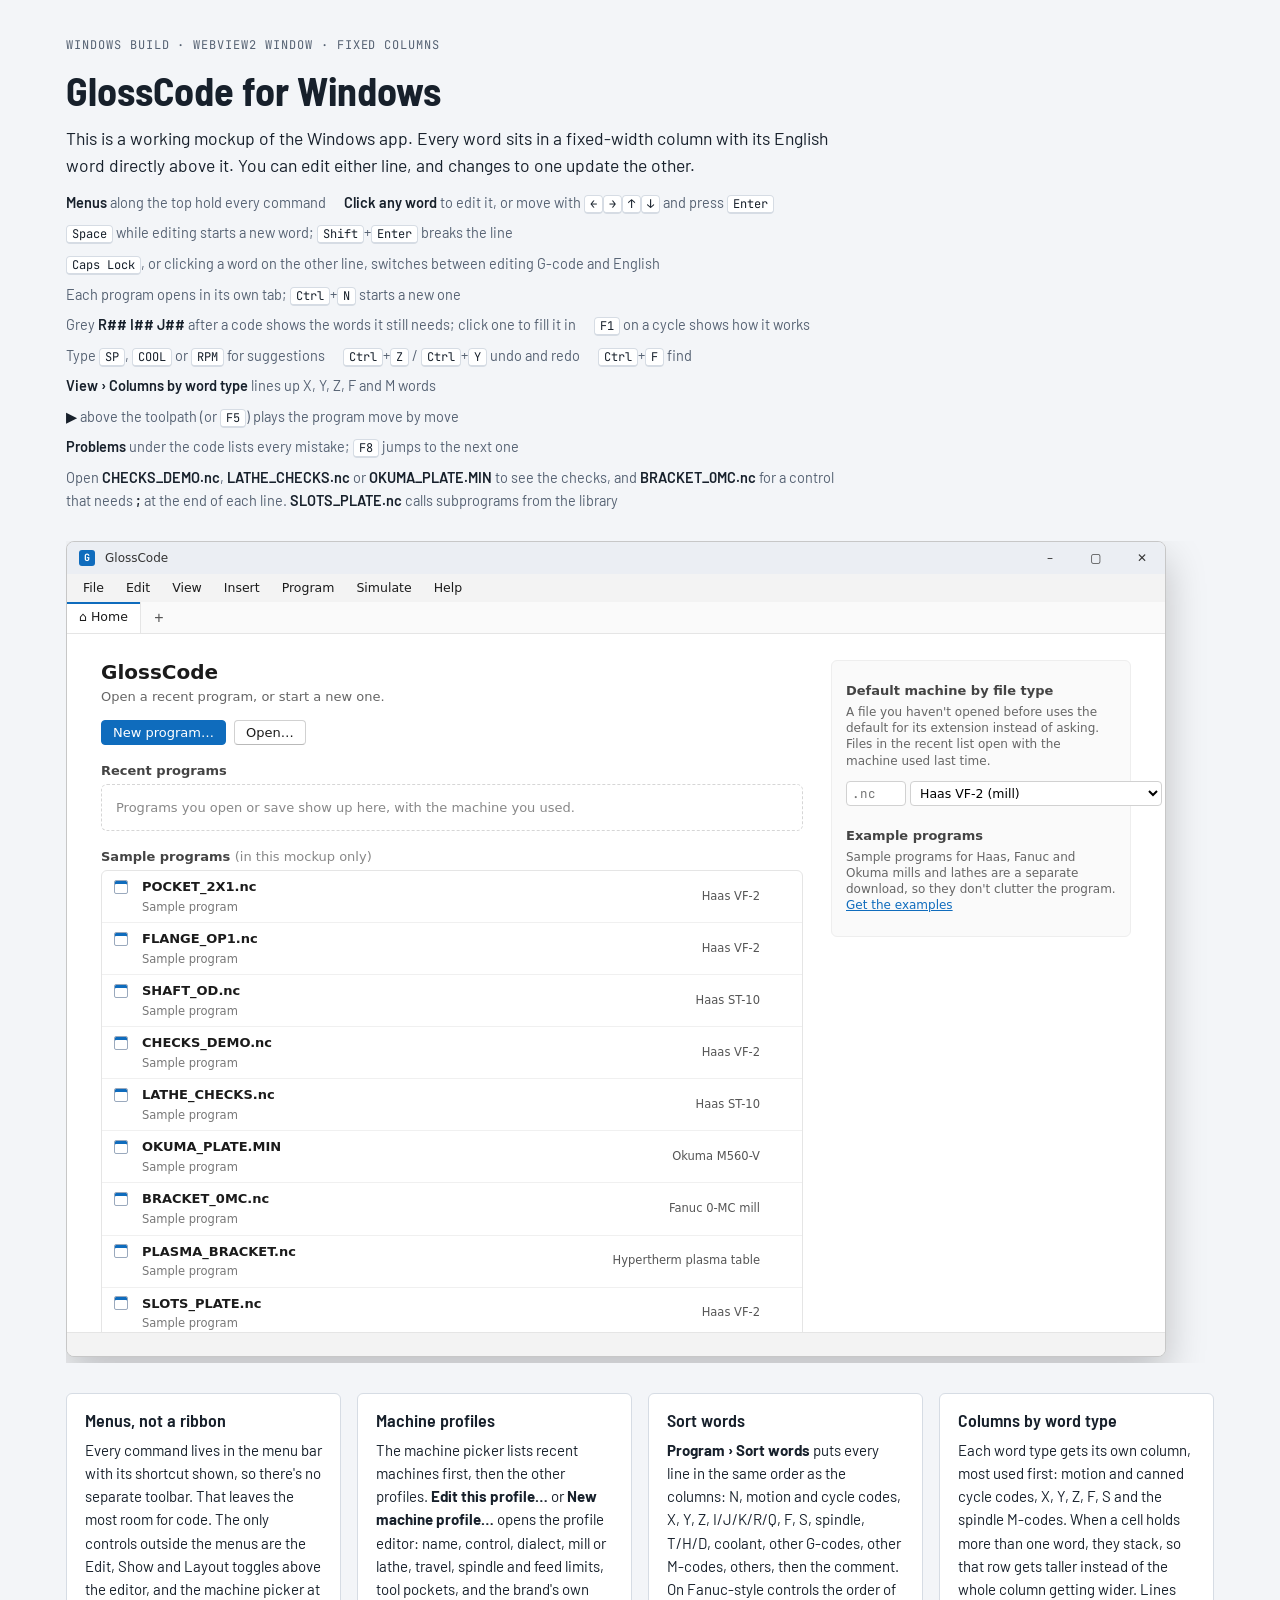
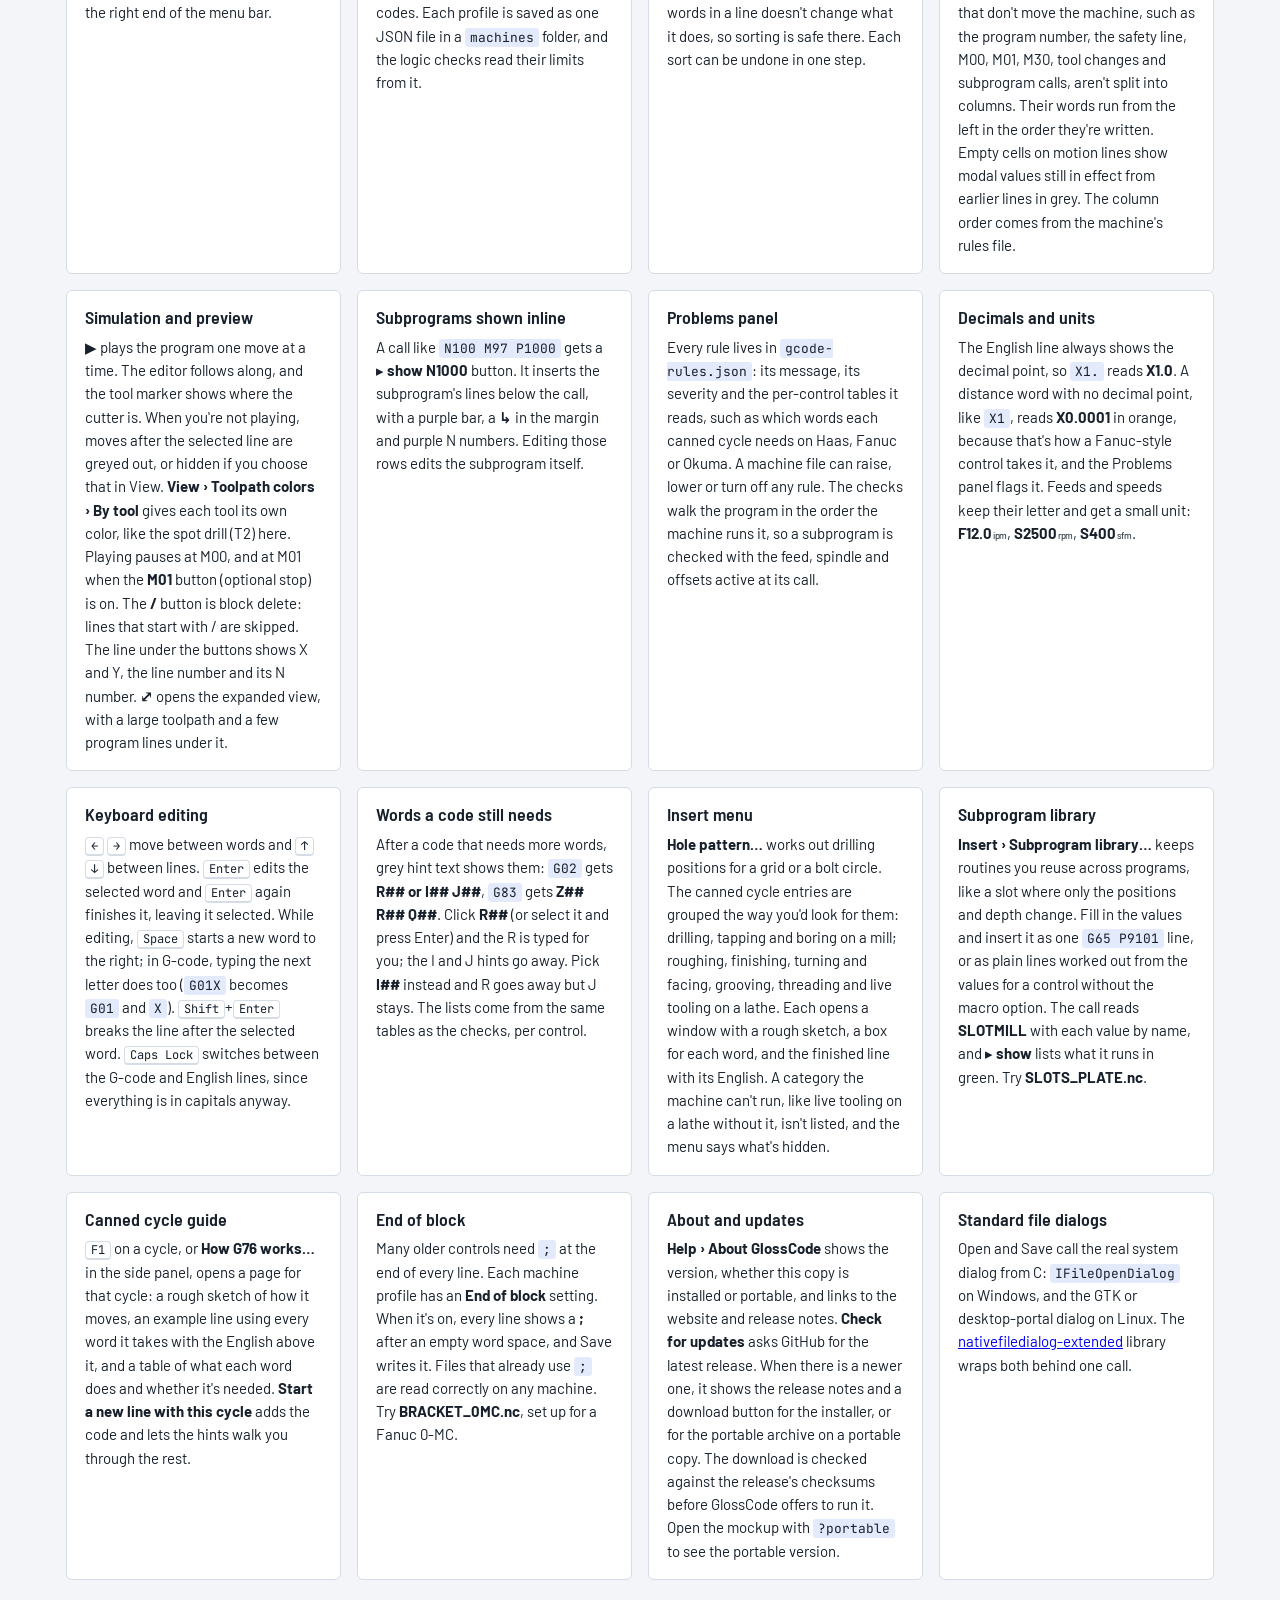
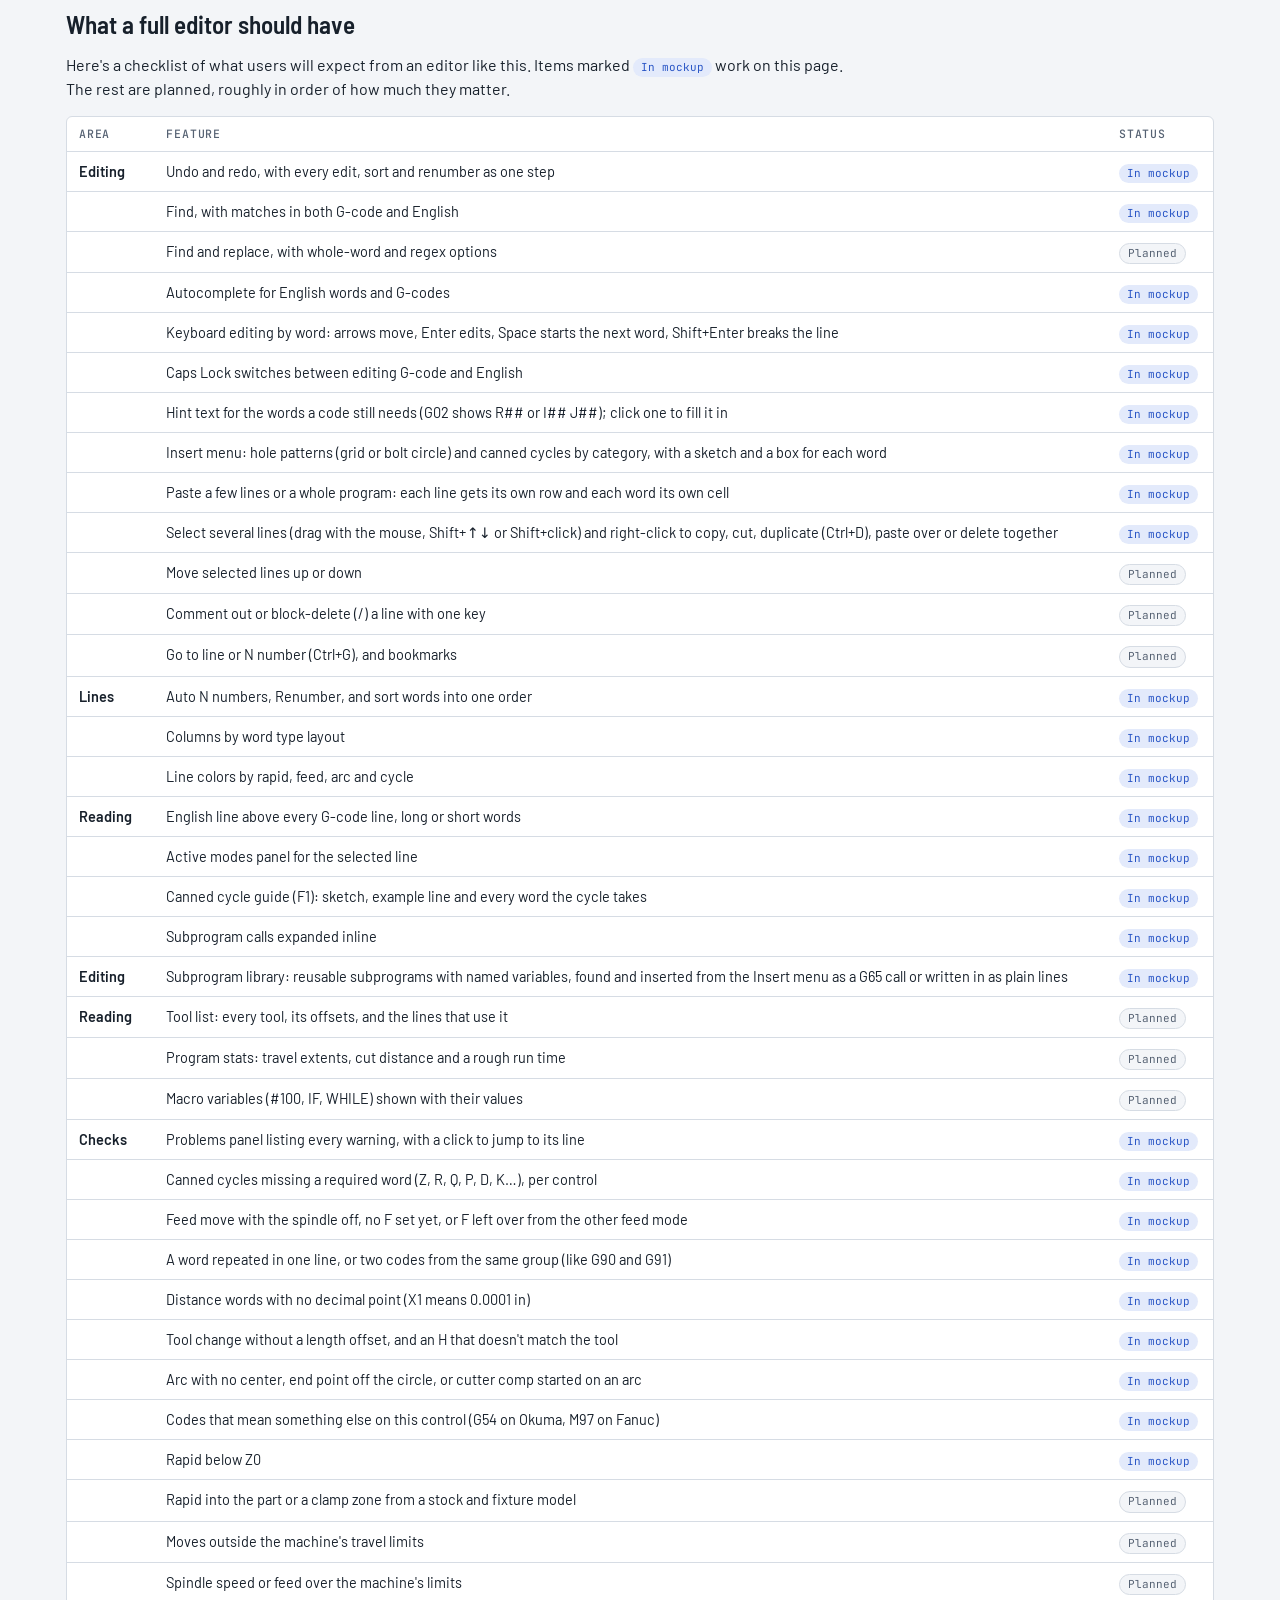
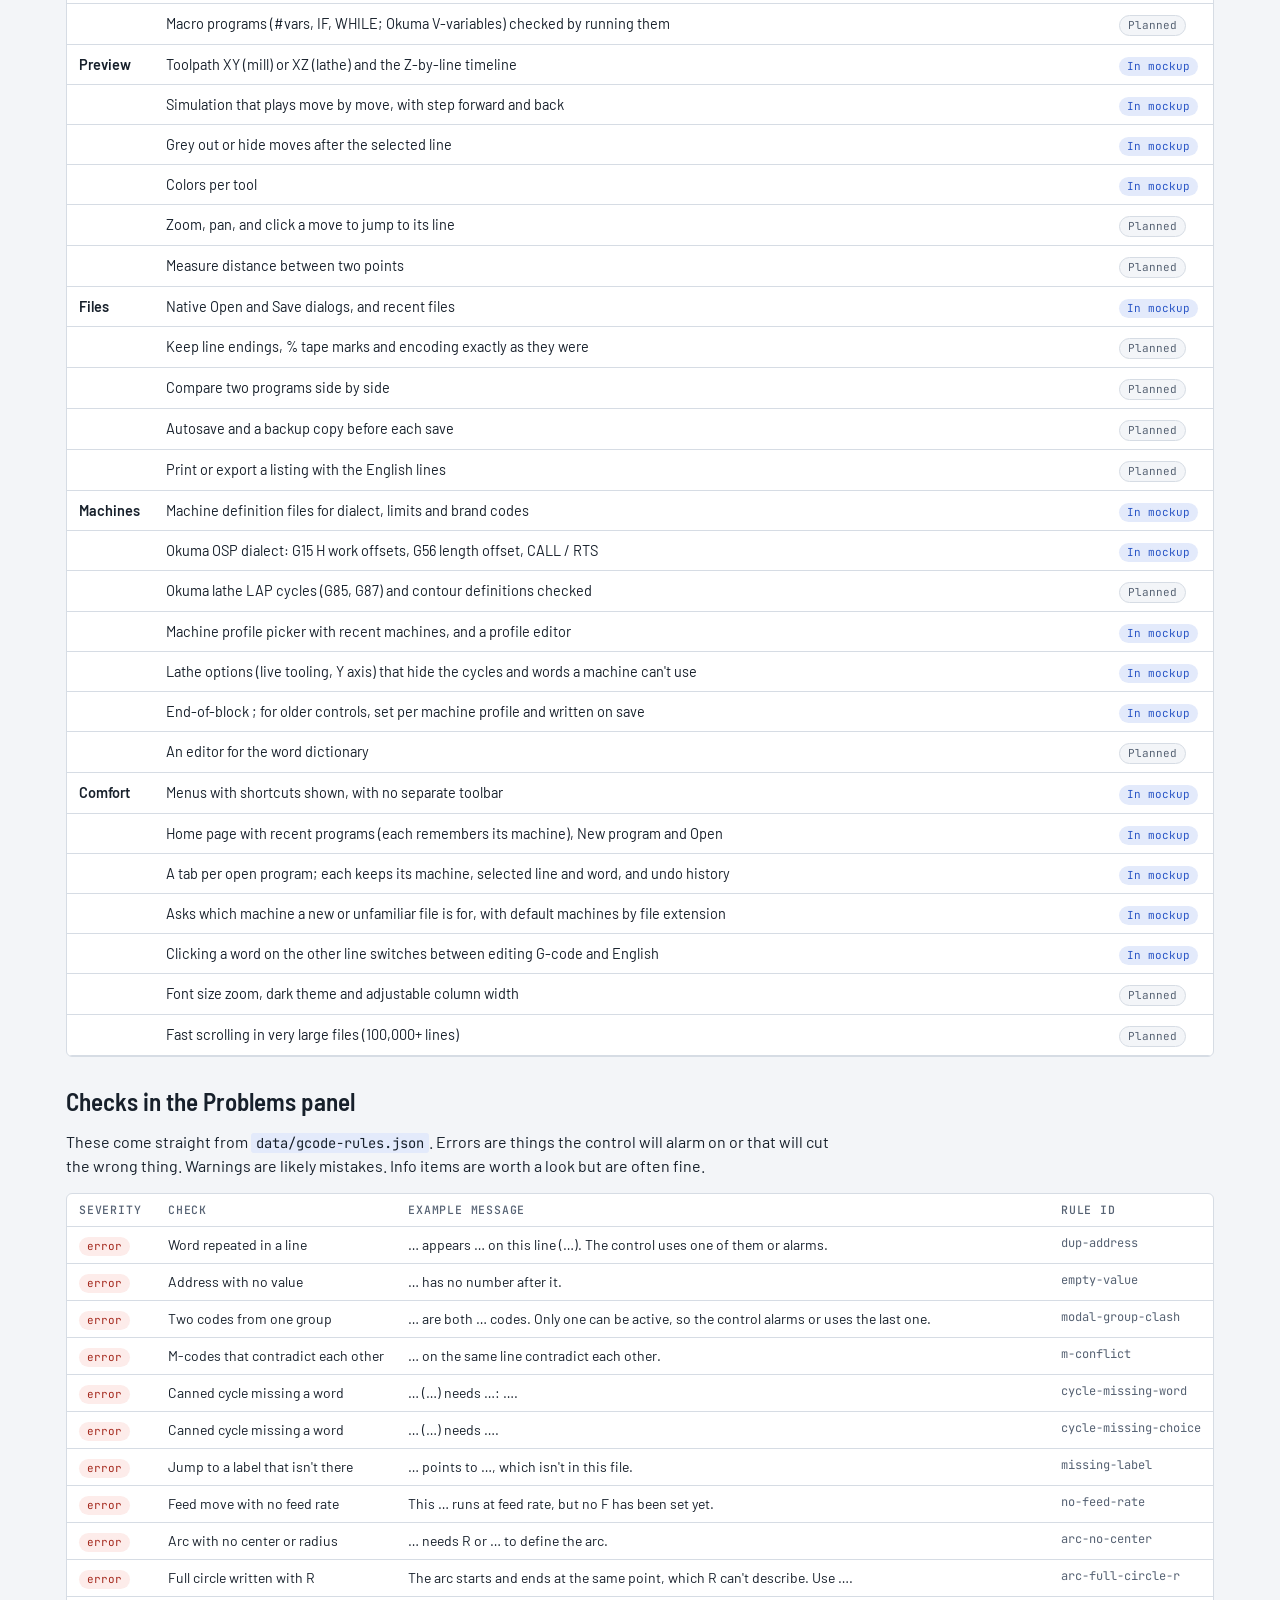
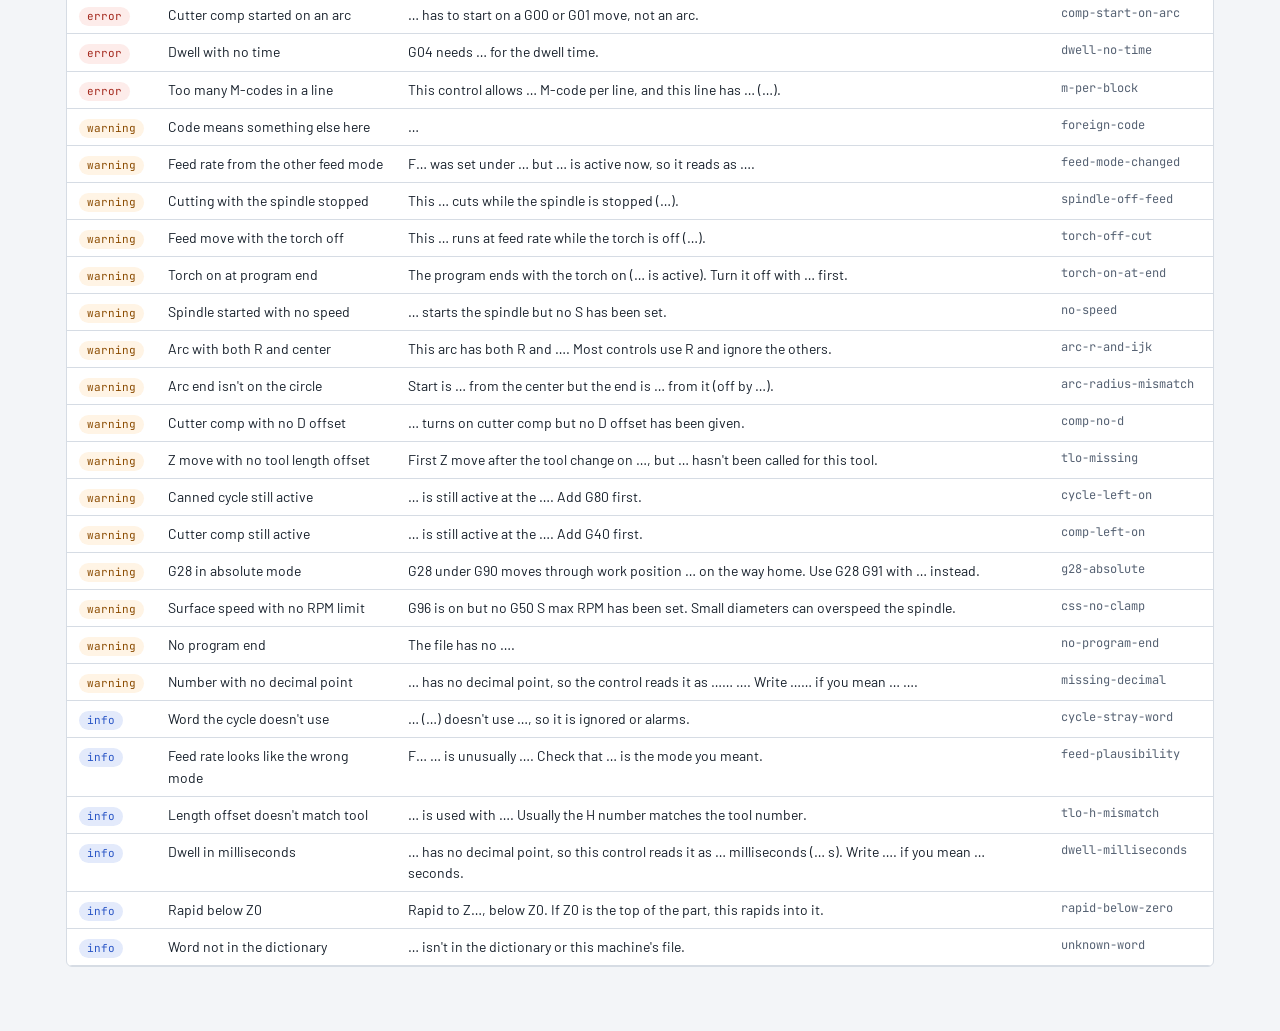
==== commit bf9aa1d3: "Release 0.1.3 Co-Authored-By: Claude Opus 5.5 <noreply@anthropic.com> Claude-Session: https://claude" ====
--- a/docs/mockup/index.html
+++ b/docs/mockup/index.html
@@ -4932,7 +4932,7 @@
    APP_VERSION comes from the VERSION file at the repository root (scripts/sync-mockup-data.mjs).
    Kept in its own script block so it can move into the app as one piece. */
 (() => {
-const APP_VERSION = "0.1.2";
+const APP_VERSION = "0.1.3";
 const REPO = "one-moment-please/glosscode";
 const SITE = `https://github.com/${REPO}`;
 const API = `https://api.github.com/repos/${REPO}/releases/latest`;
